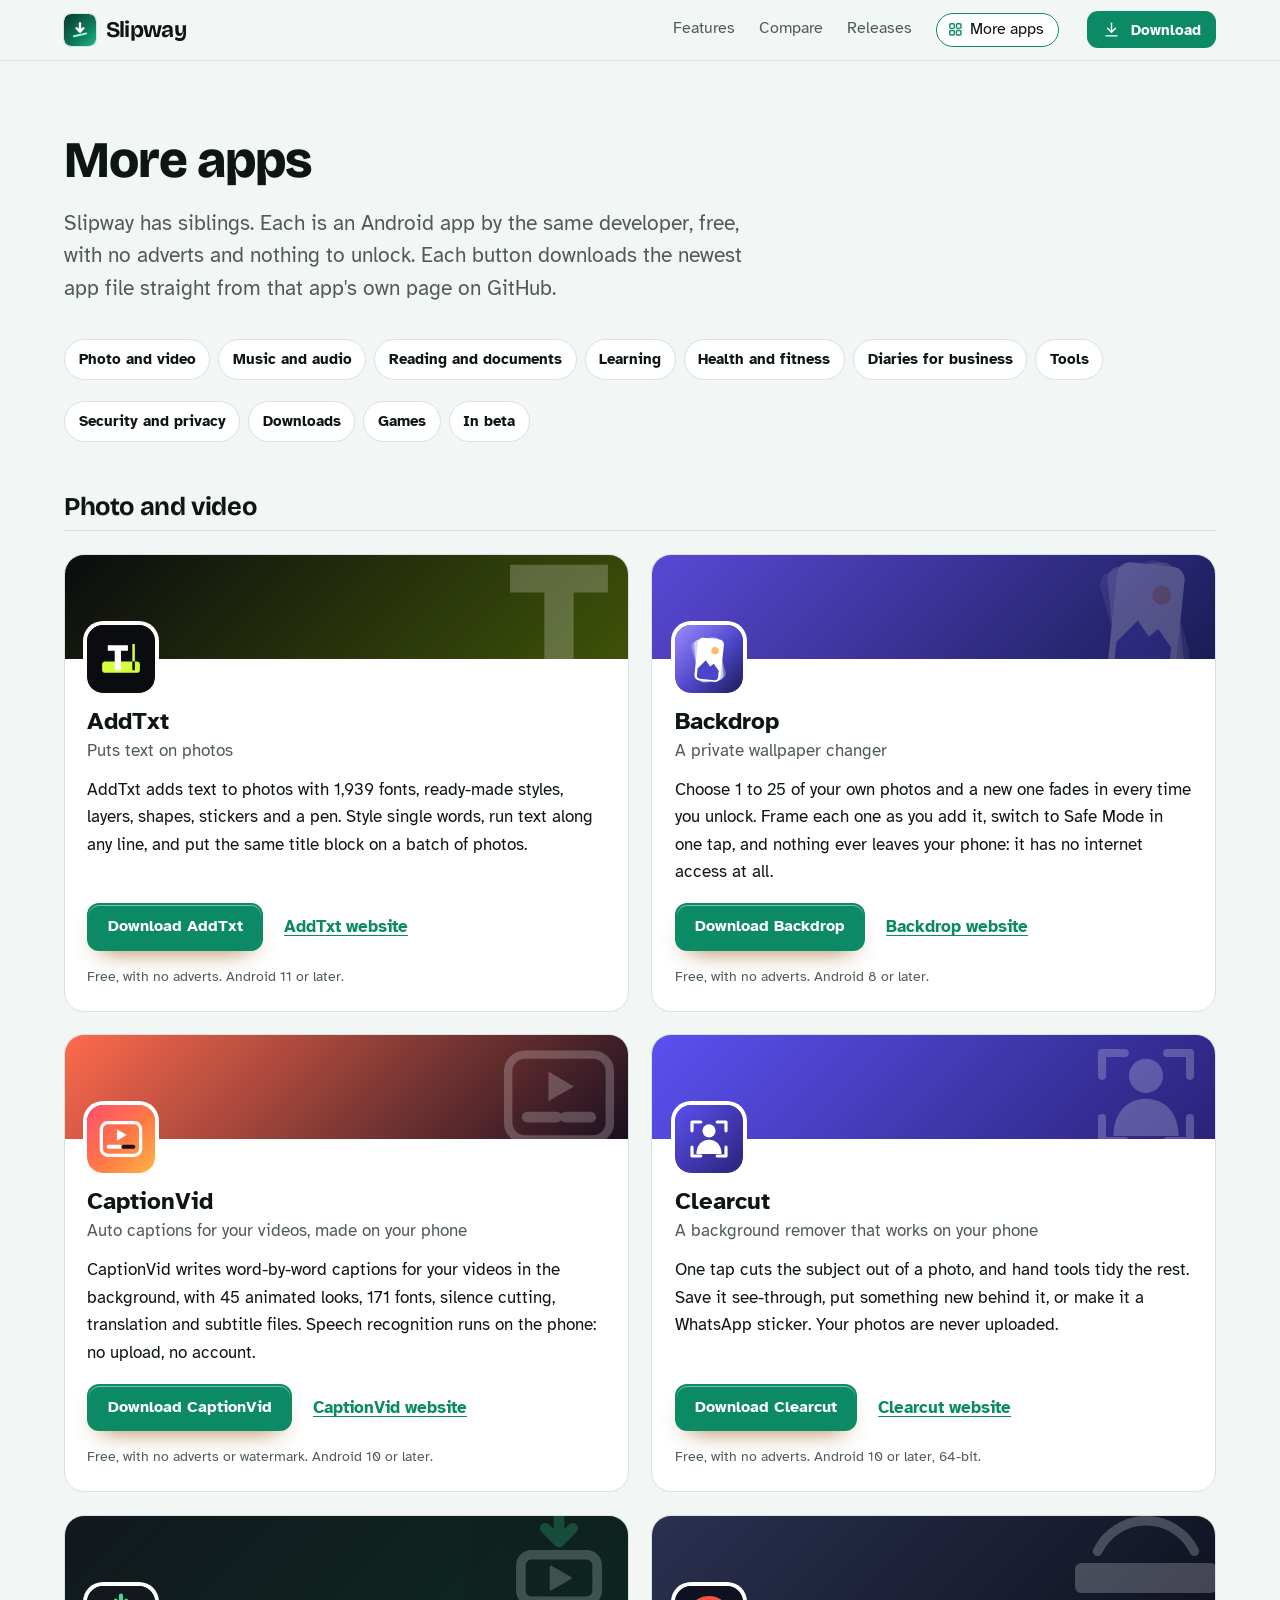
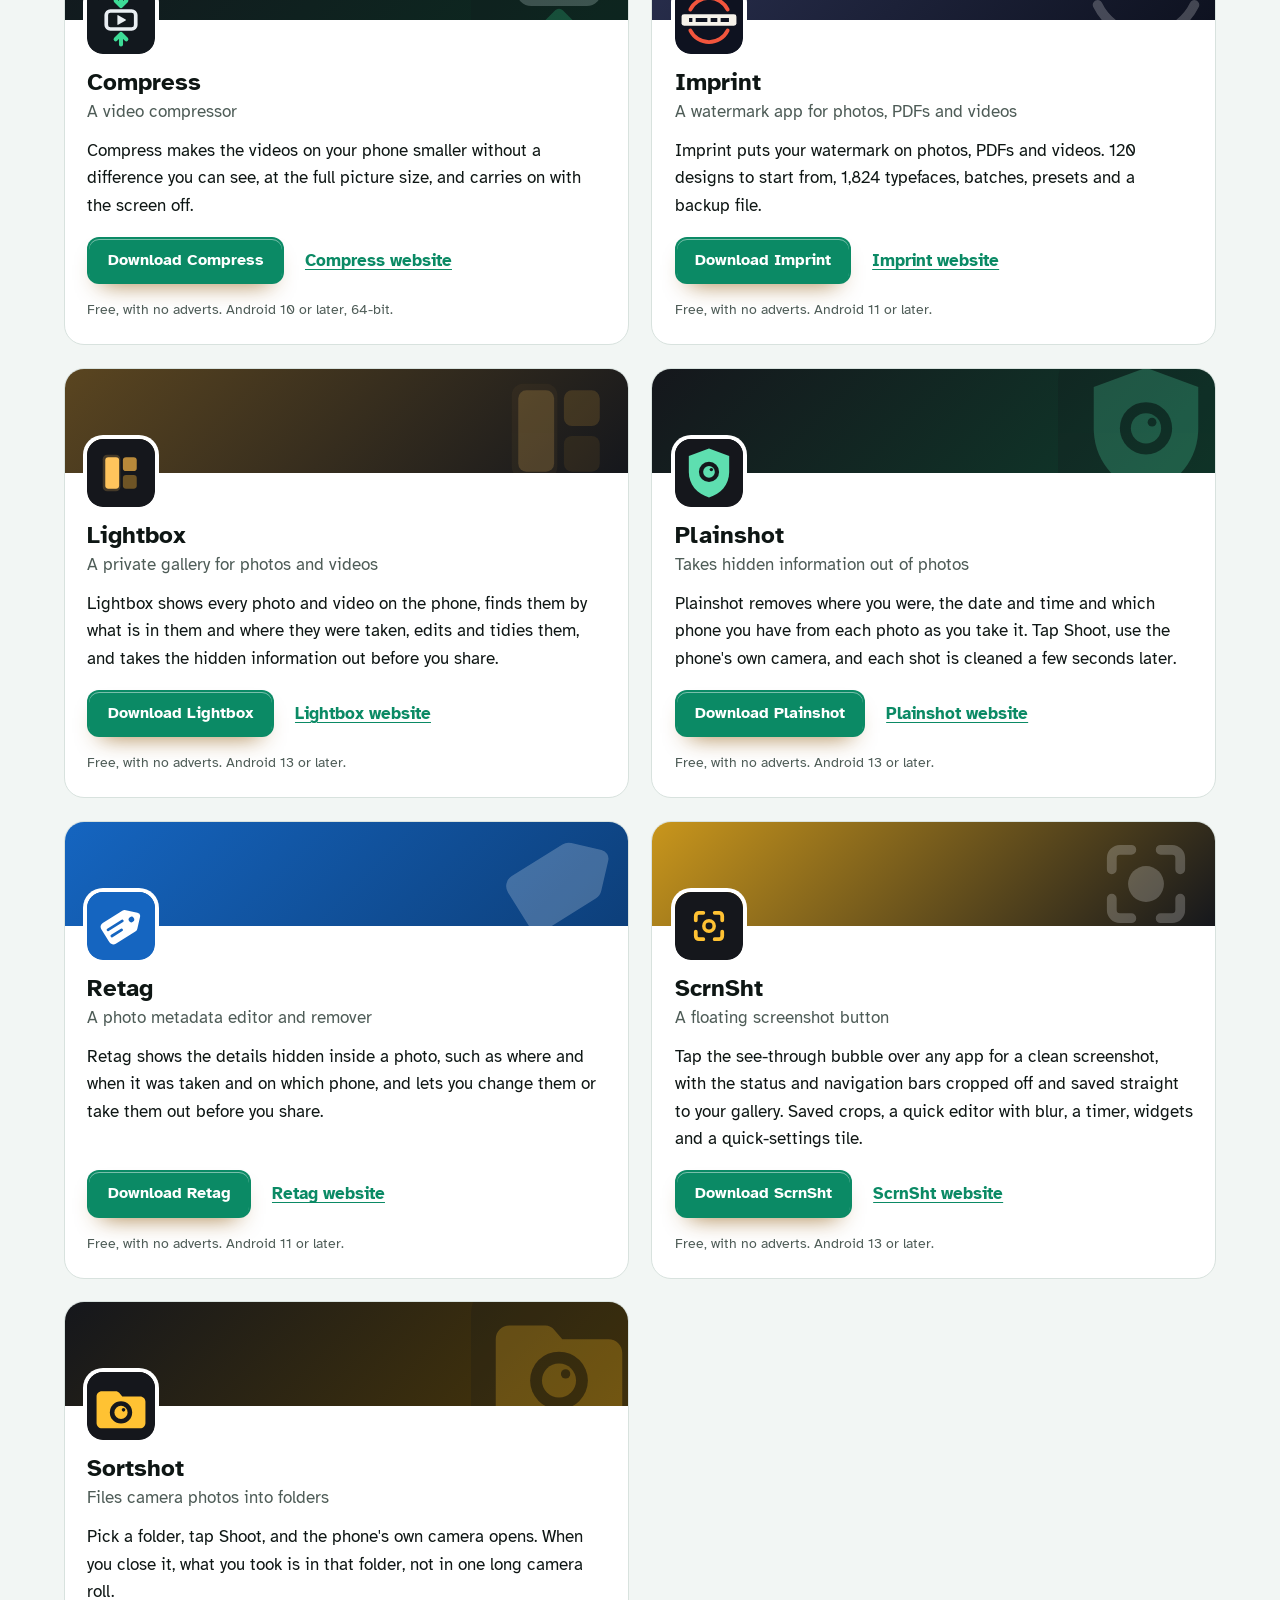
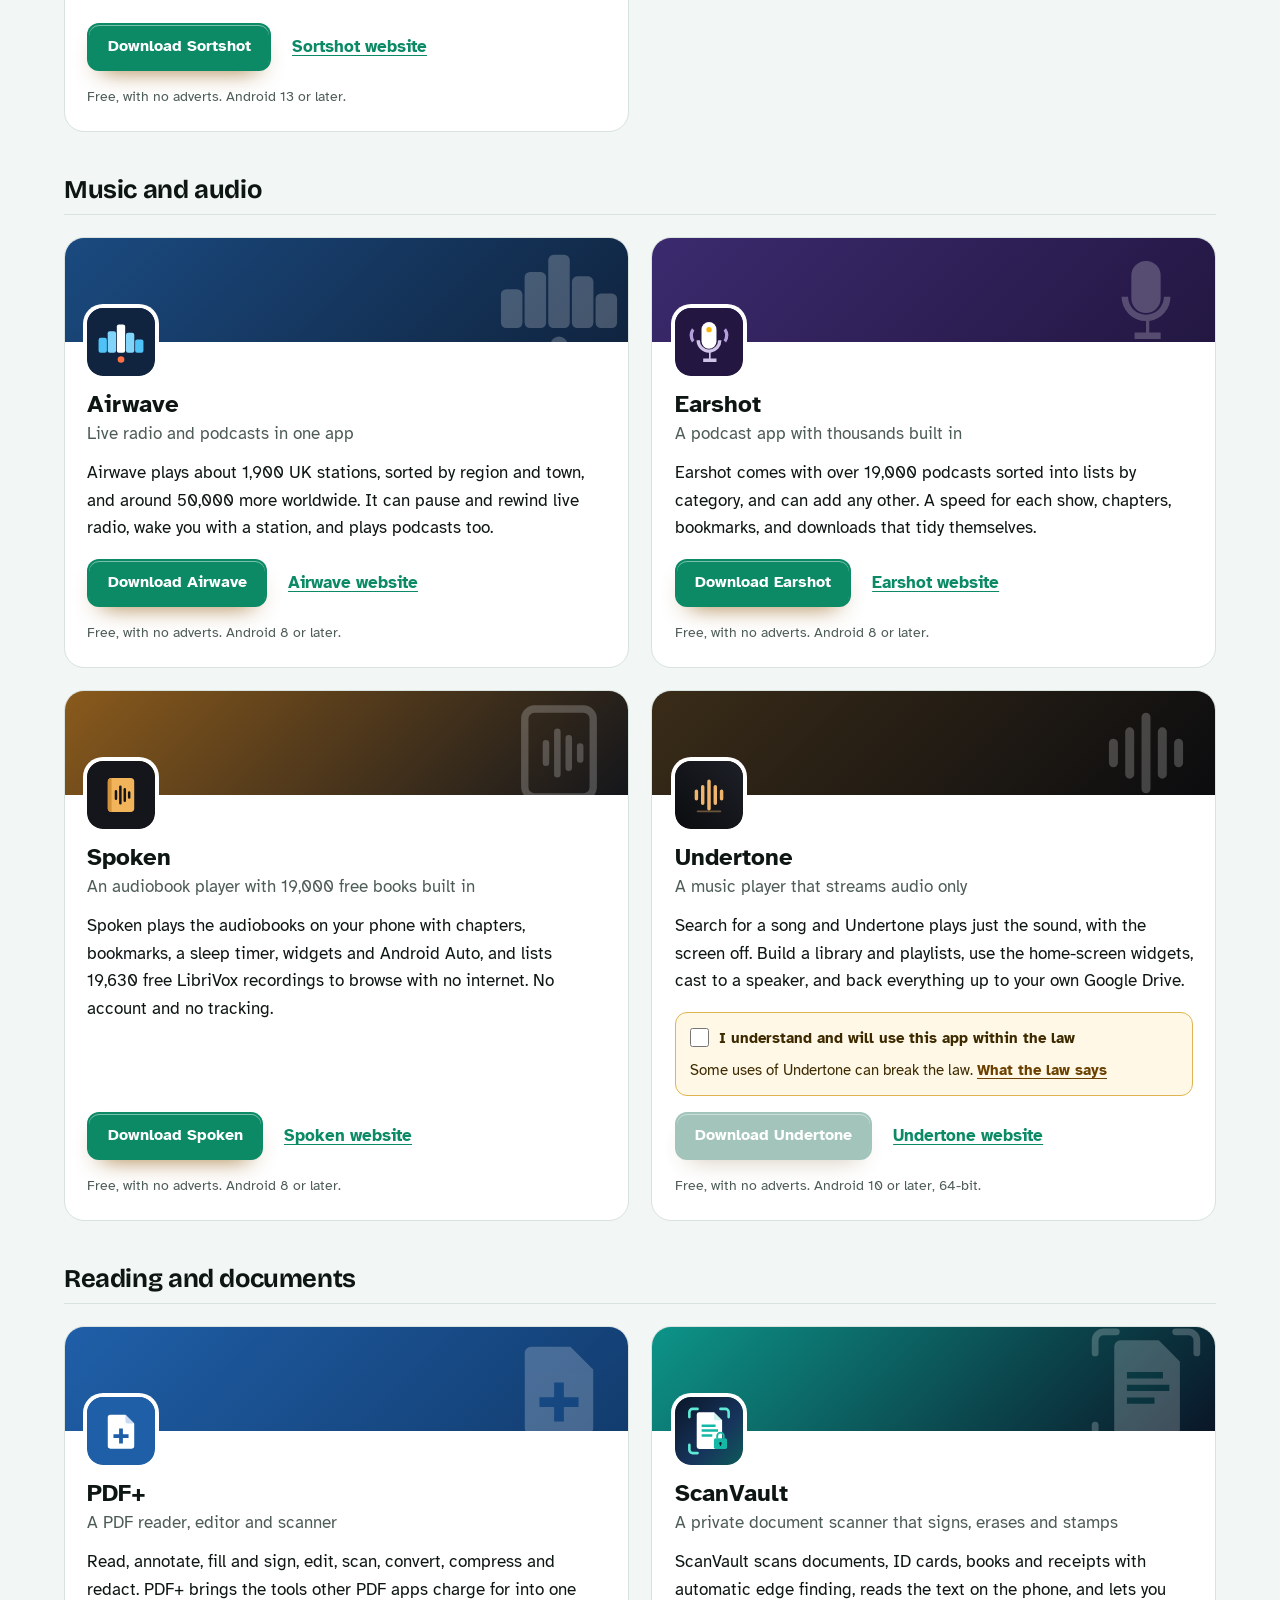
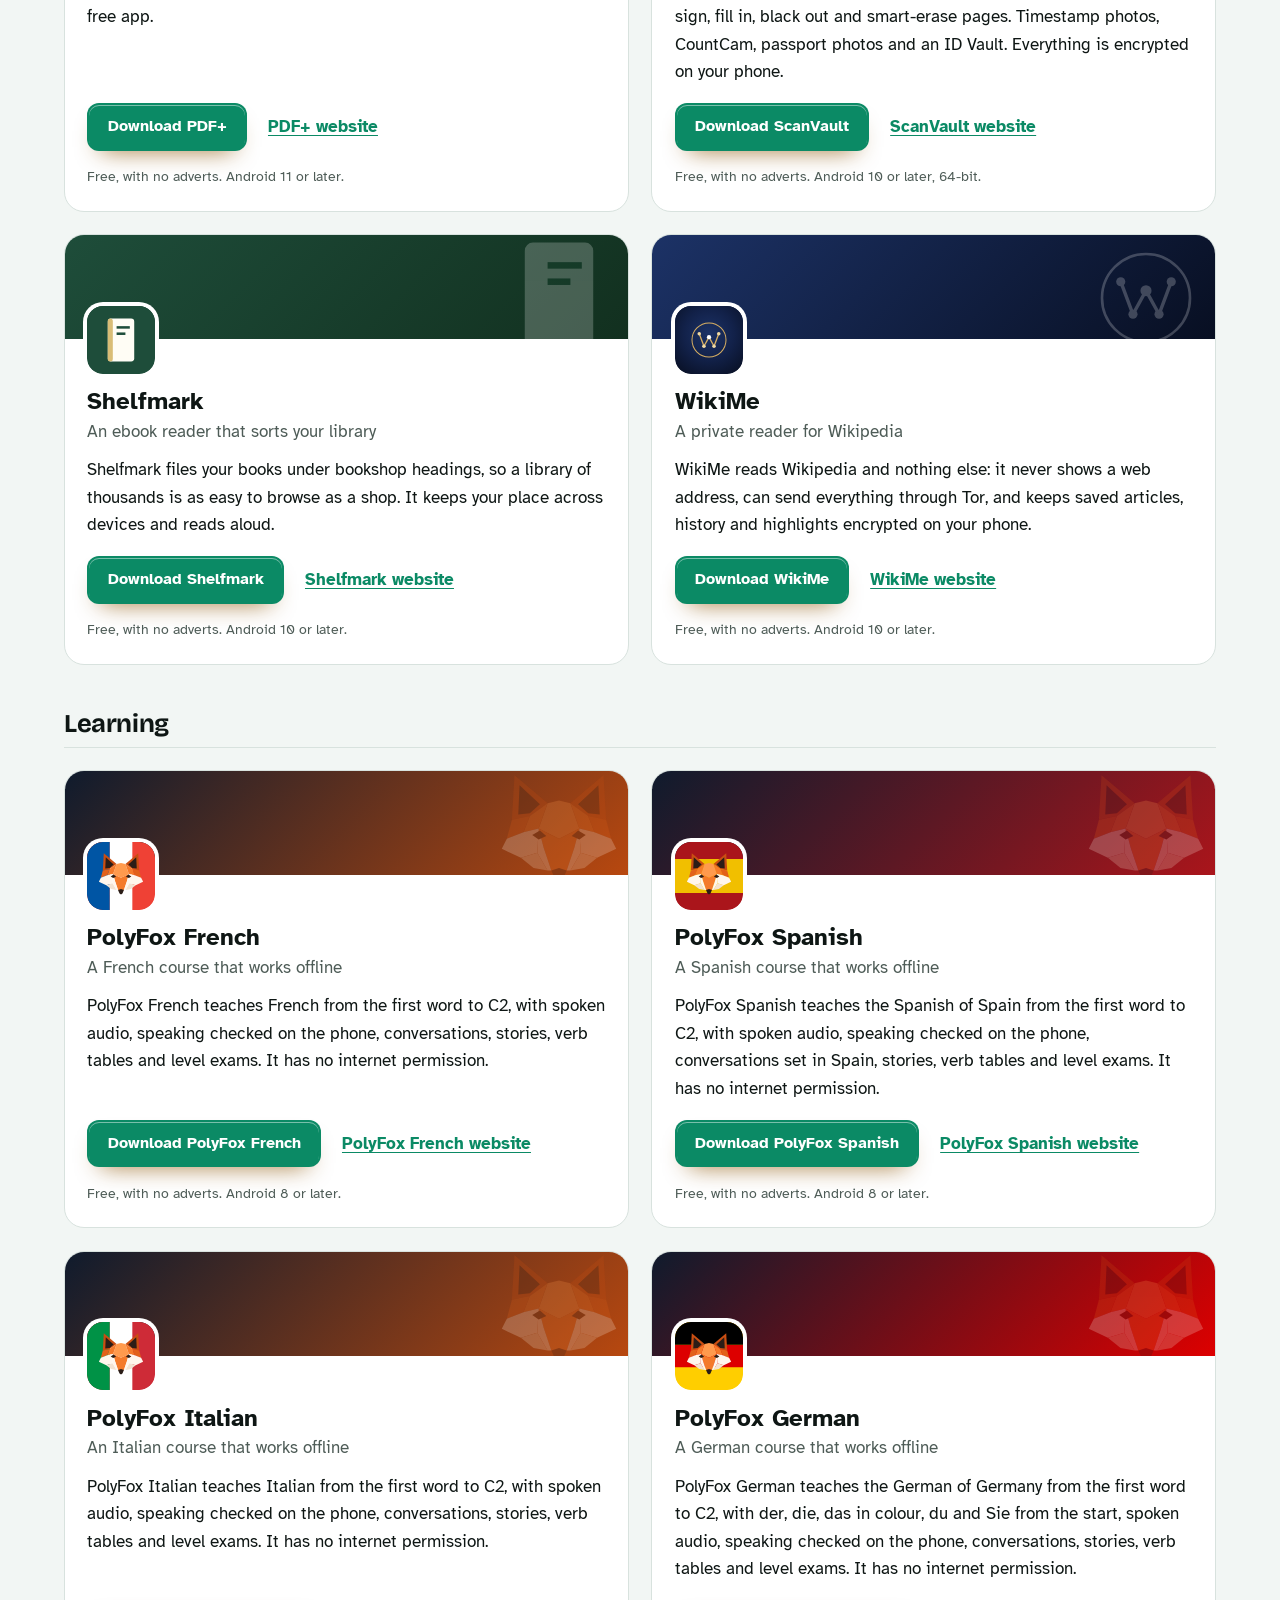
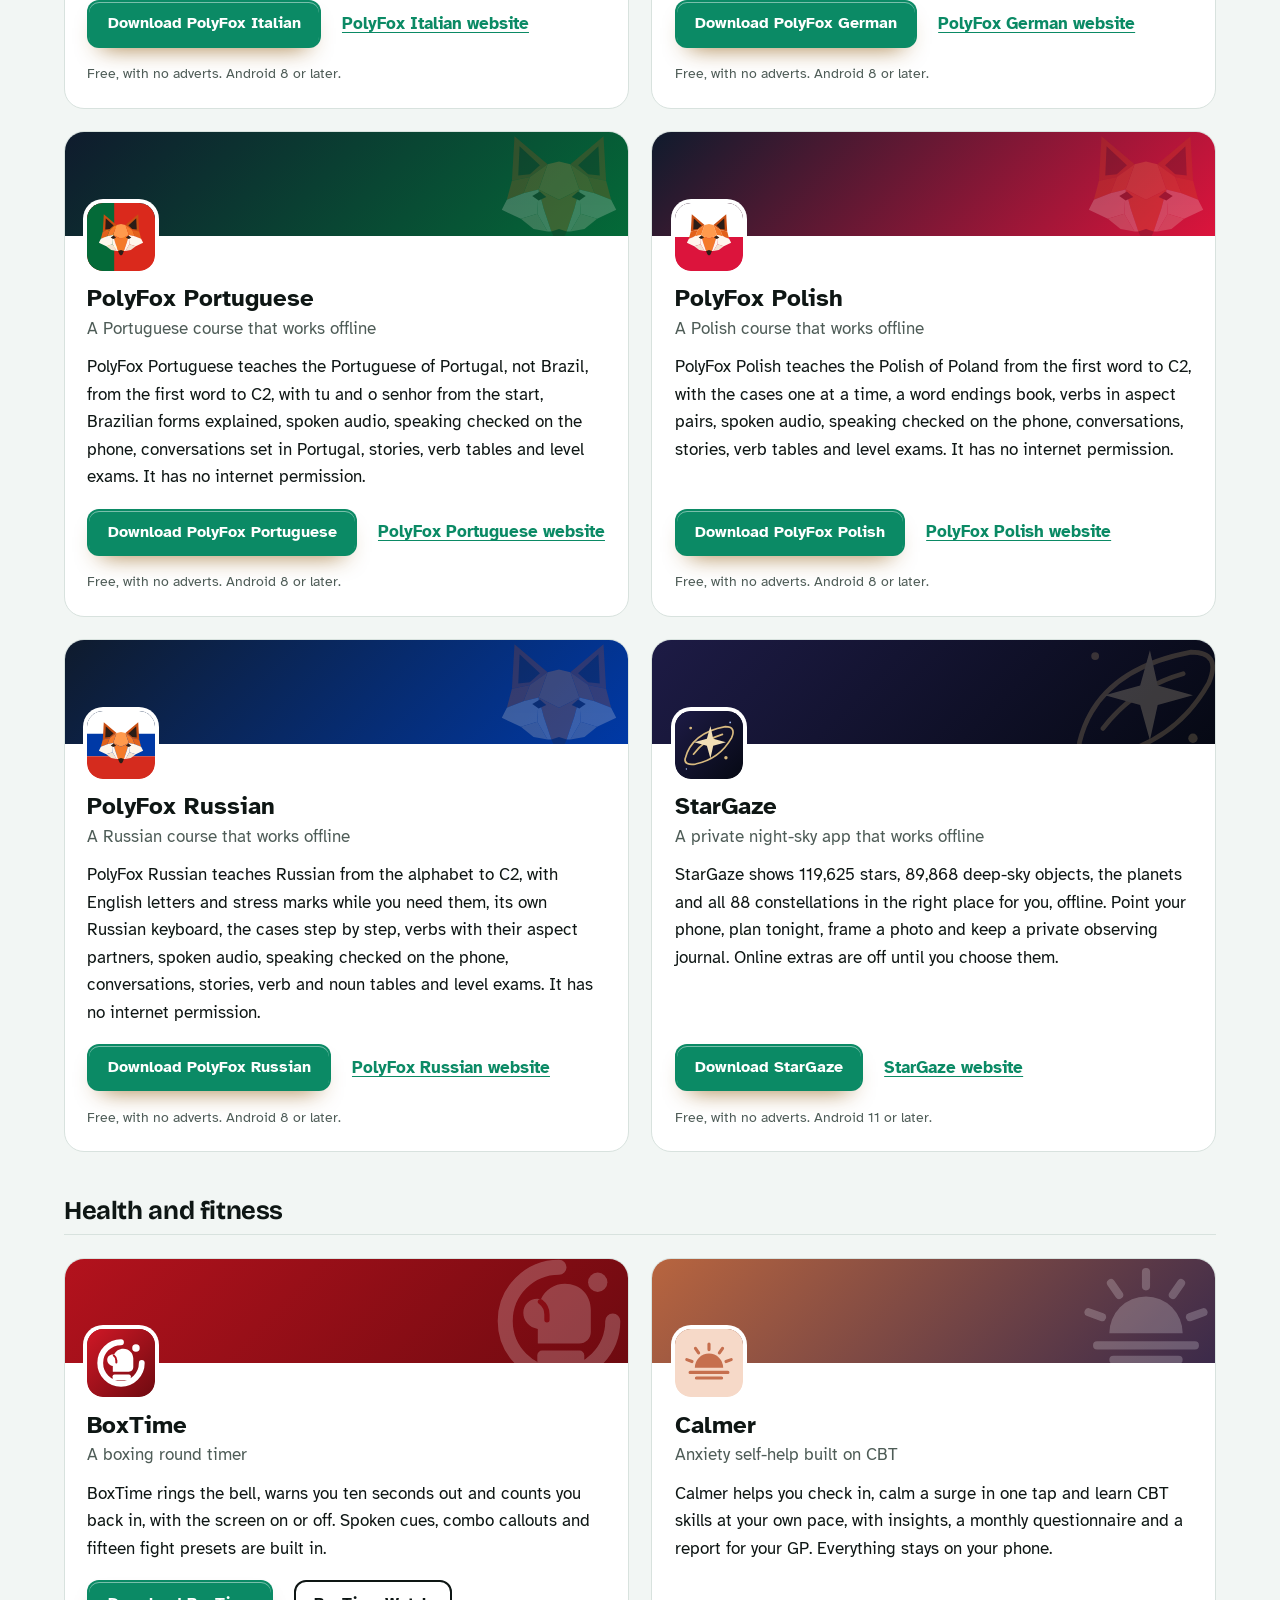
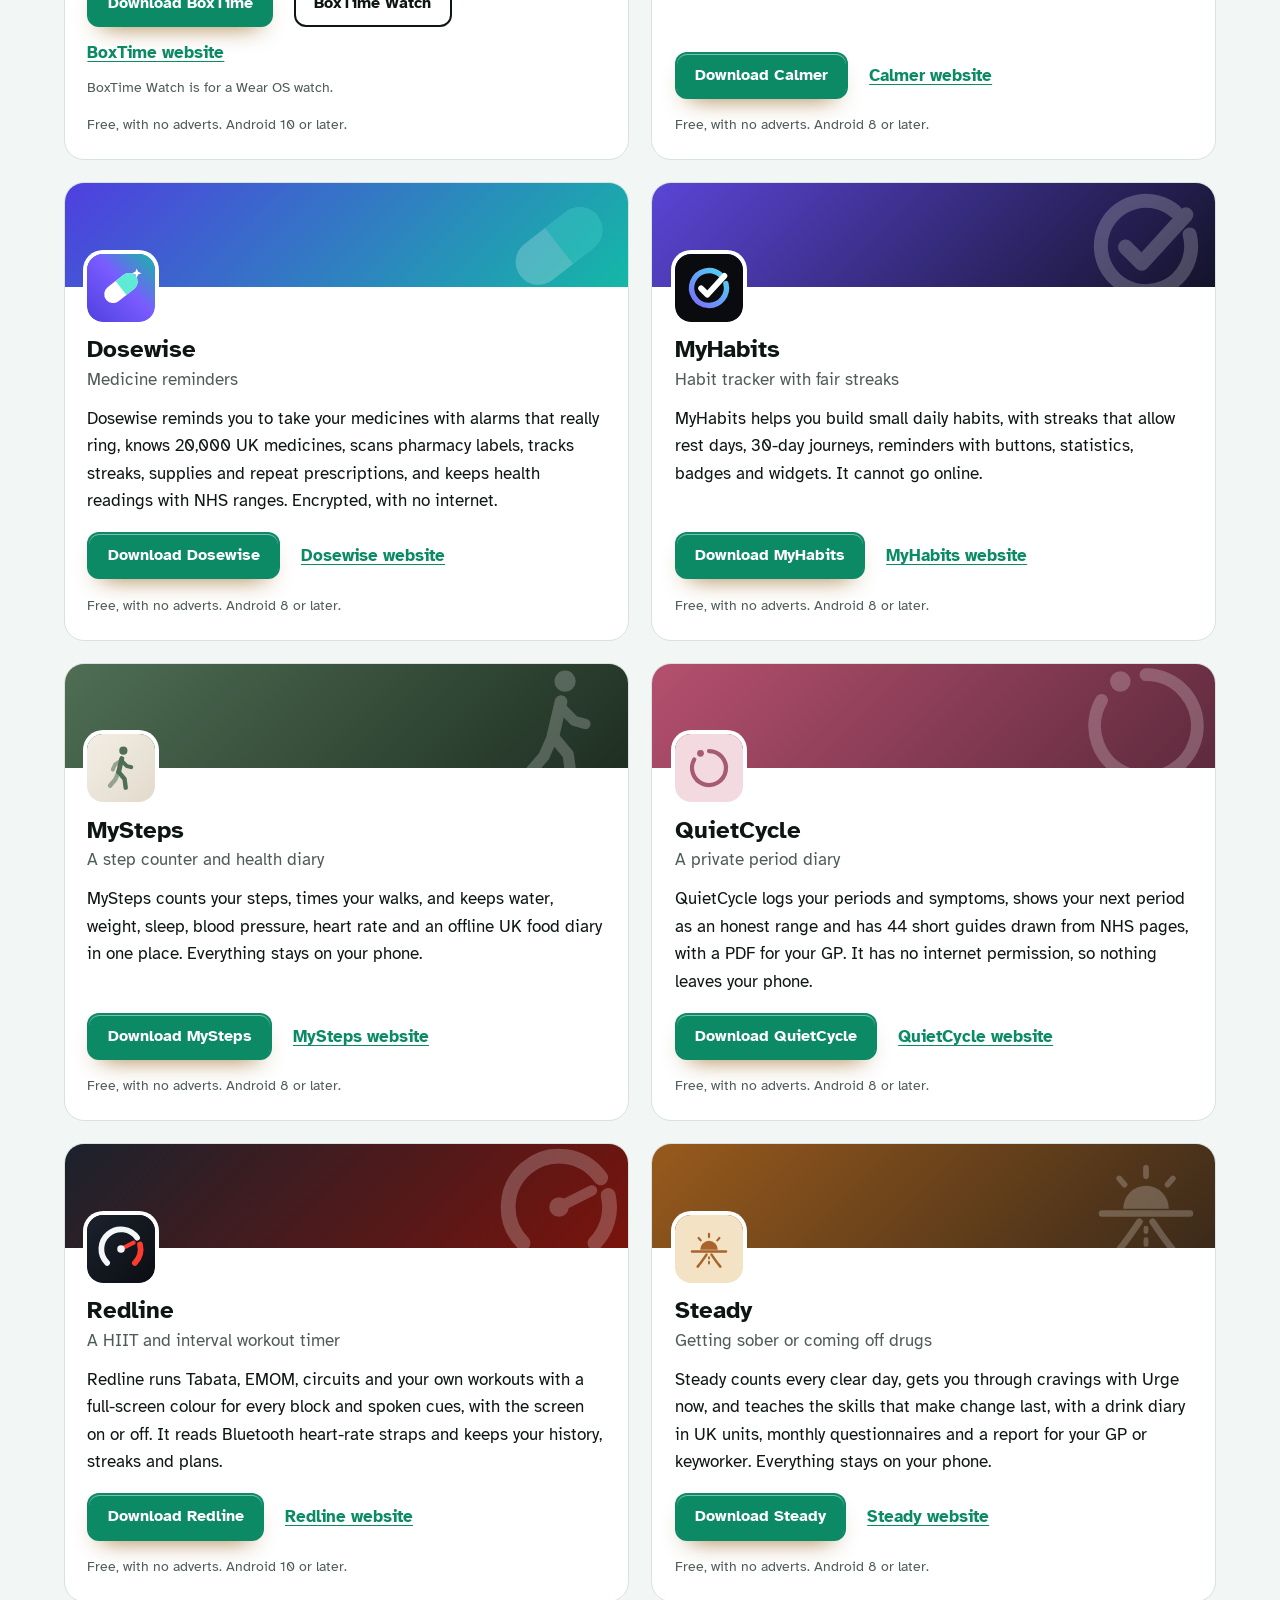
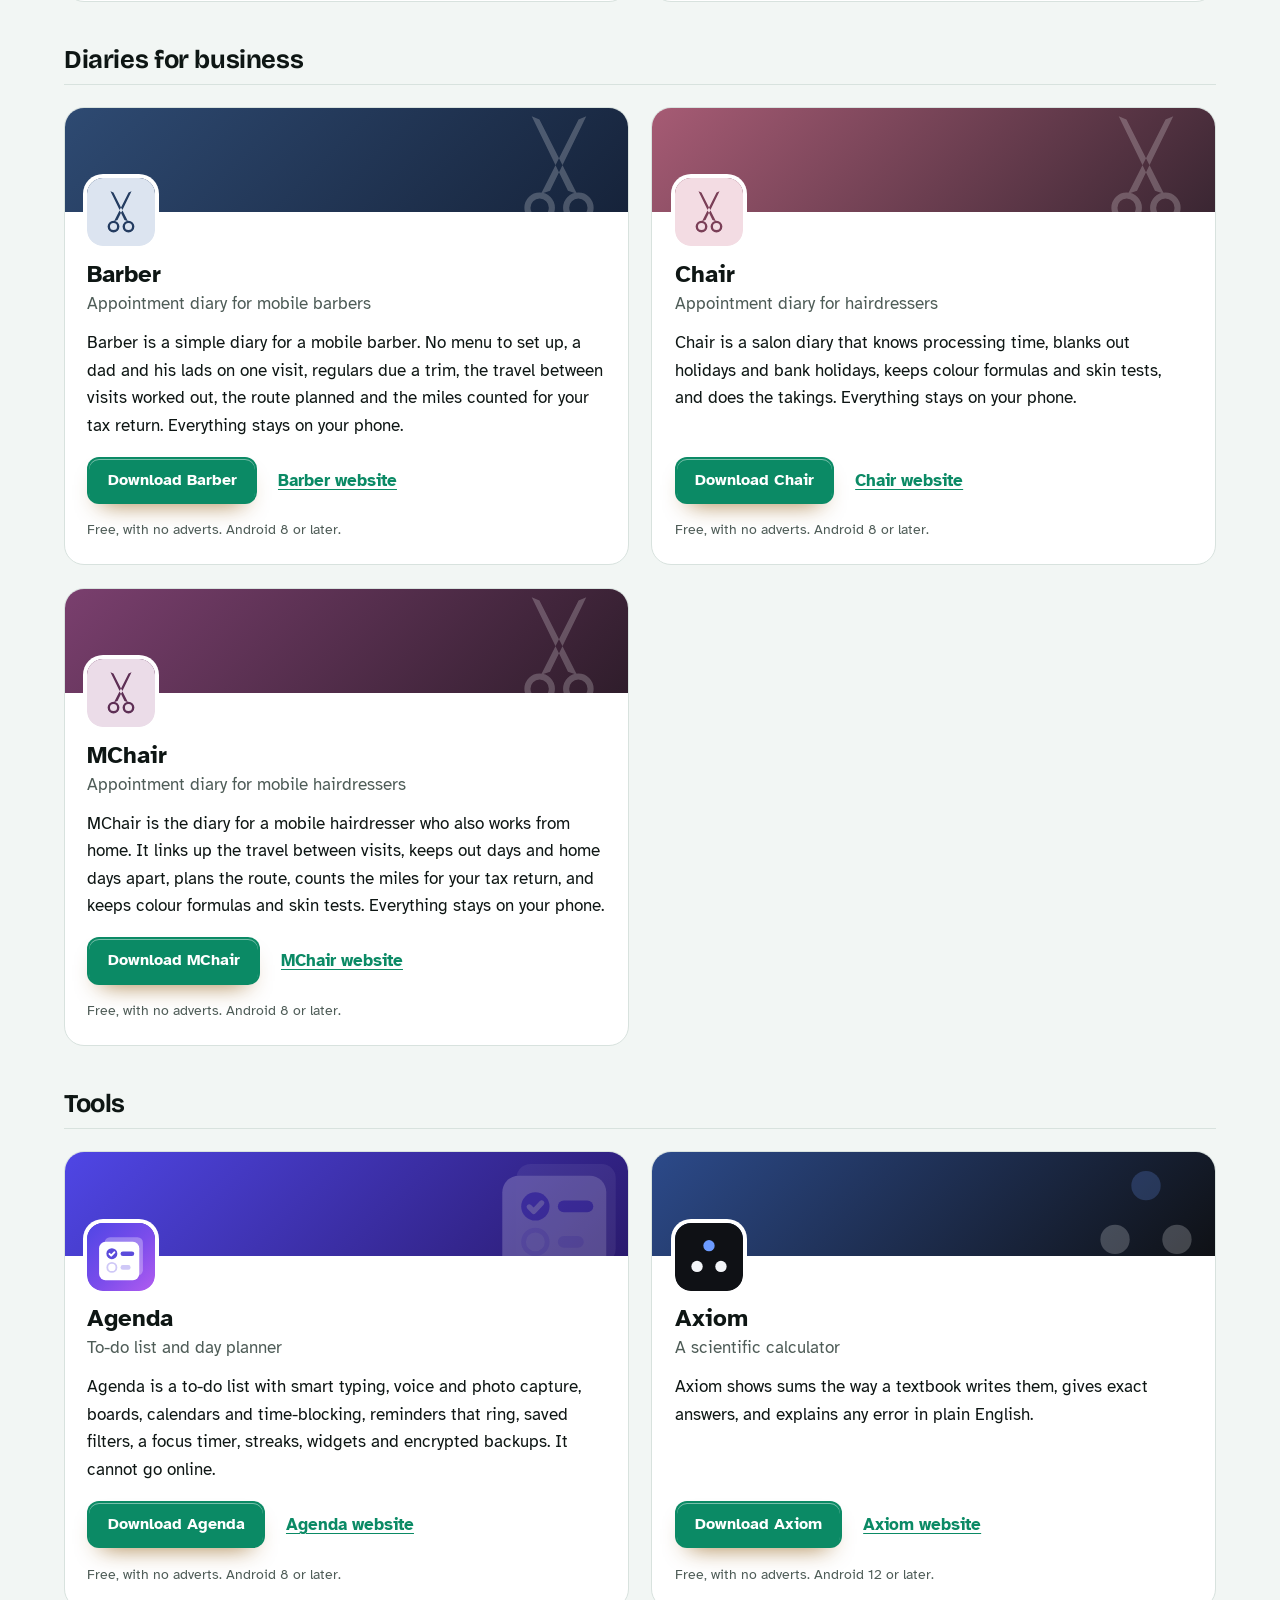
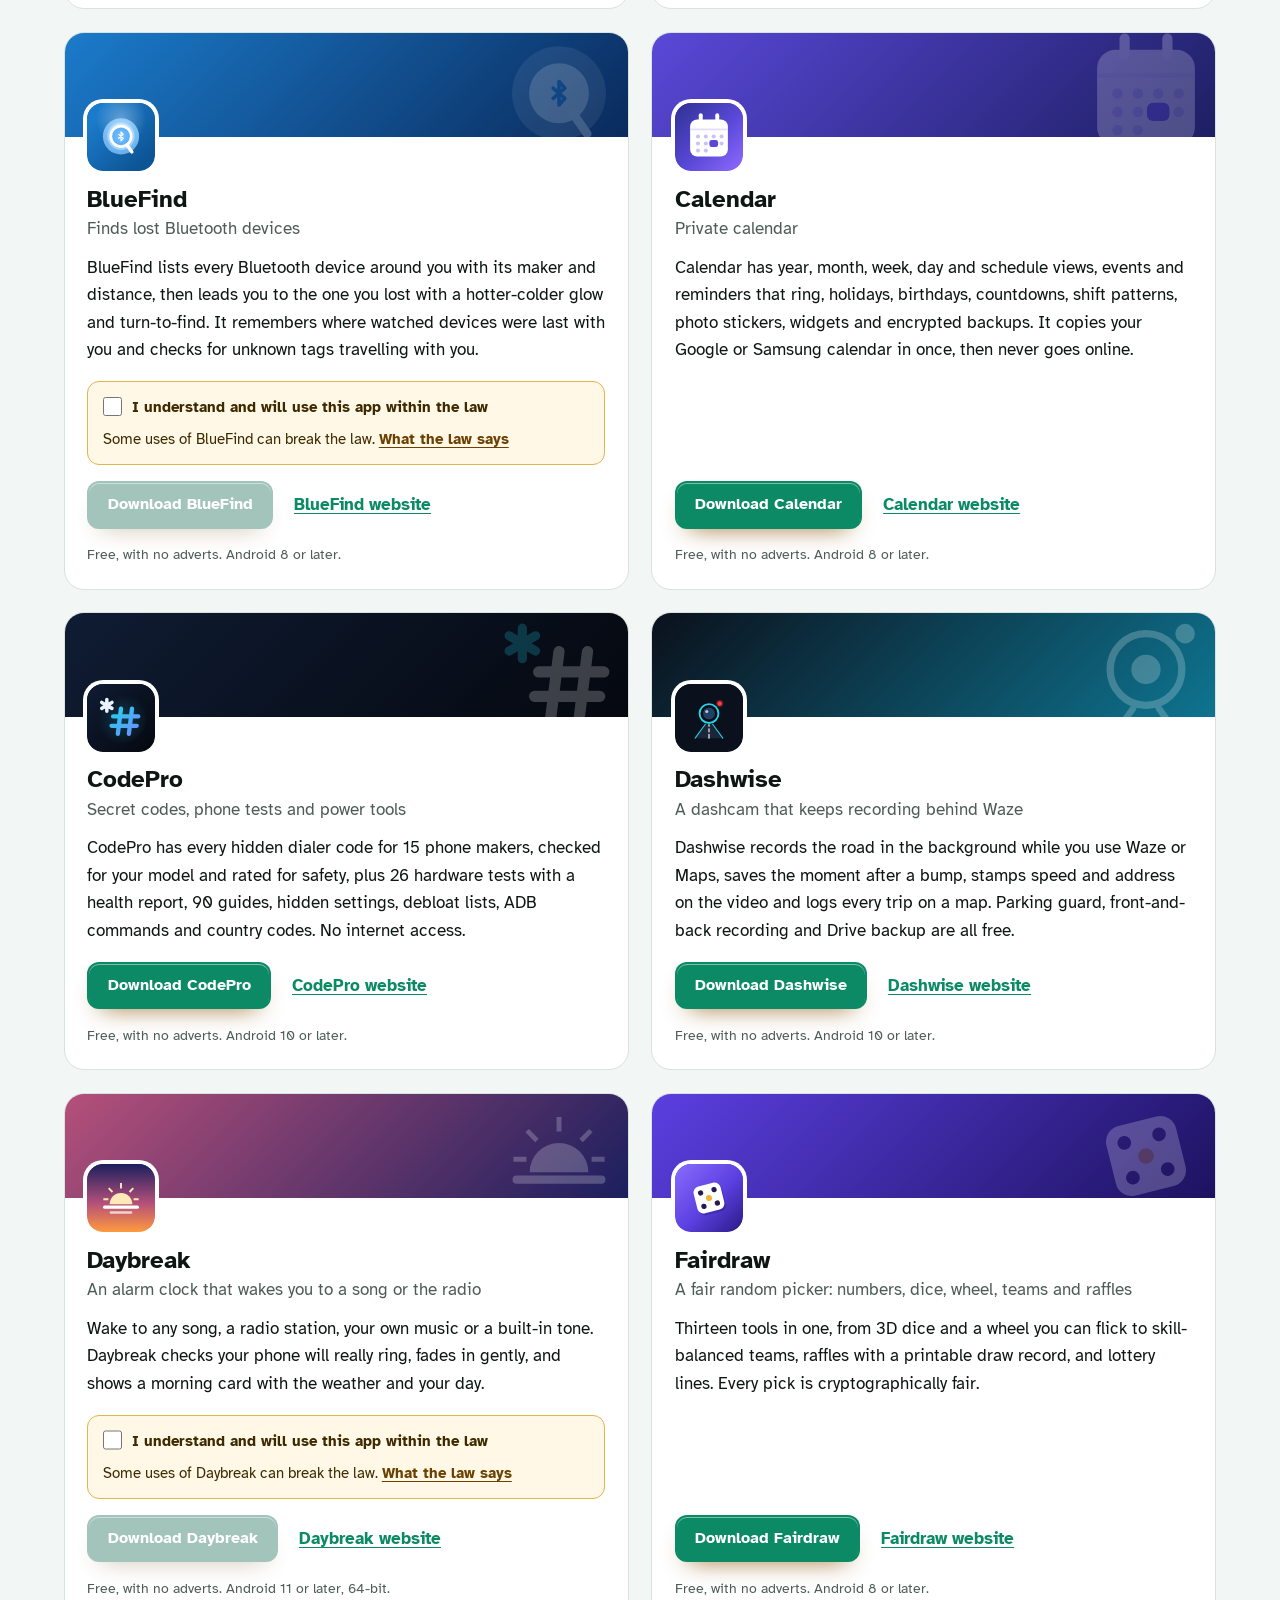
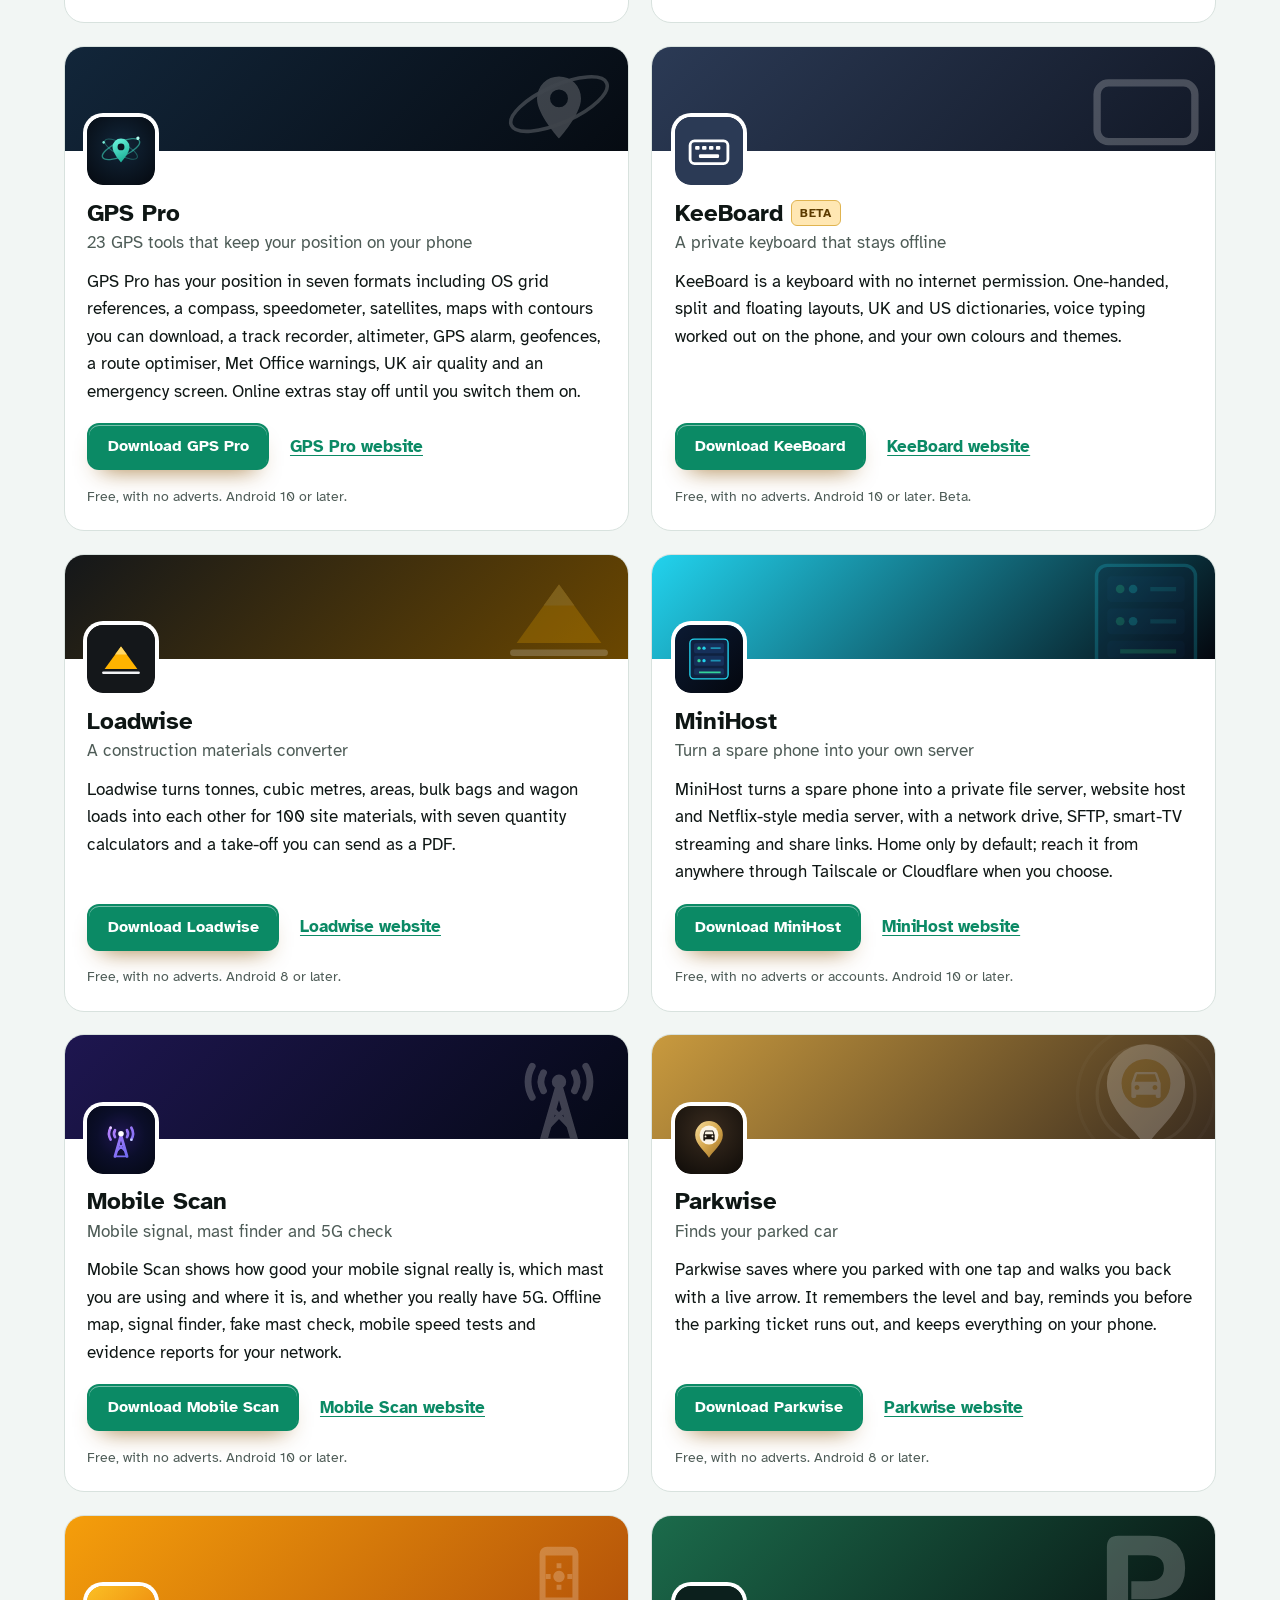
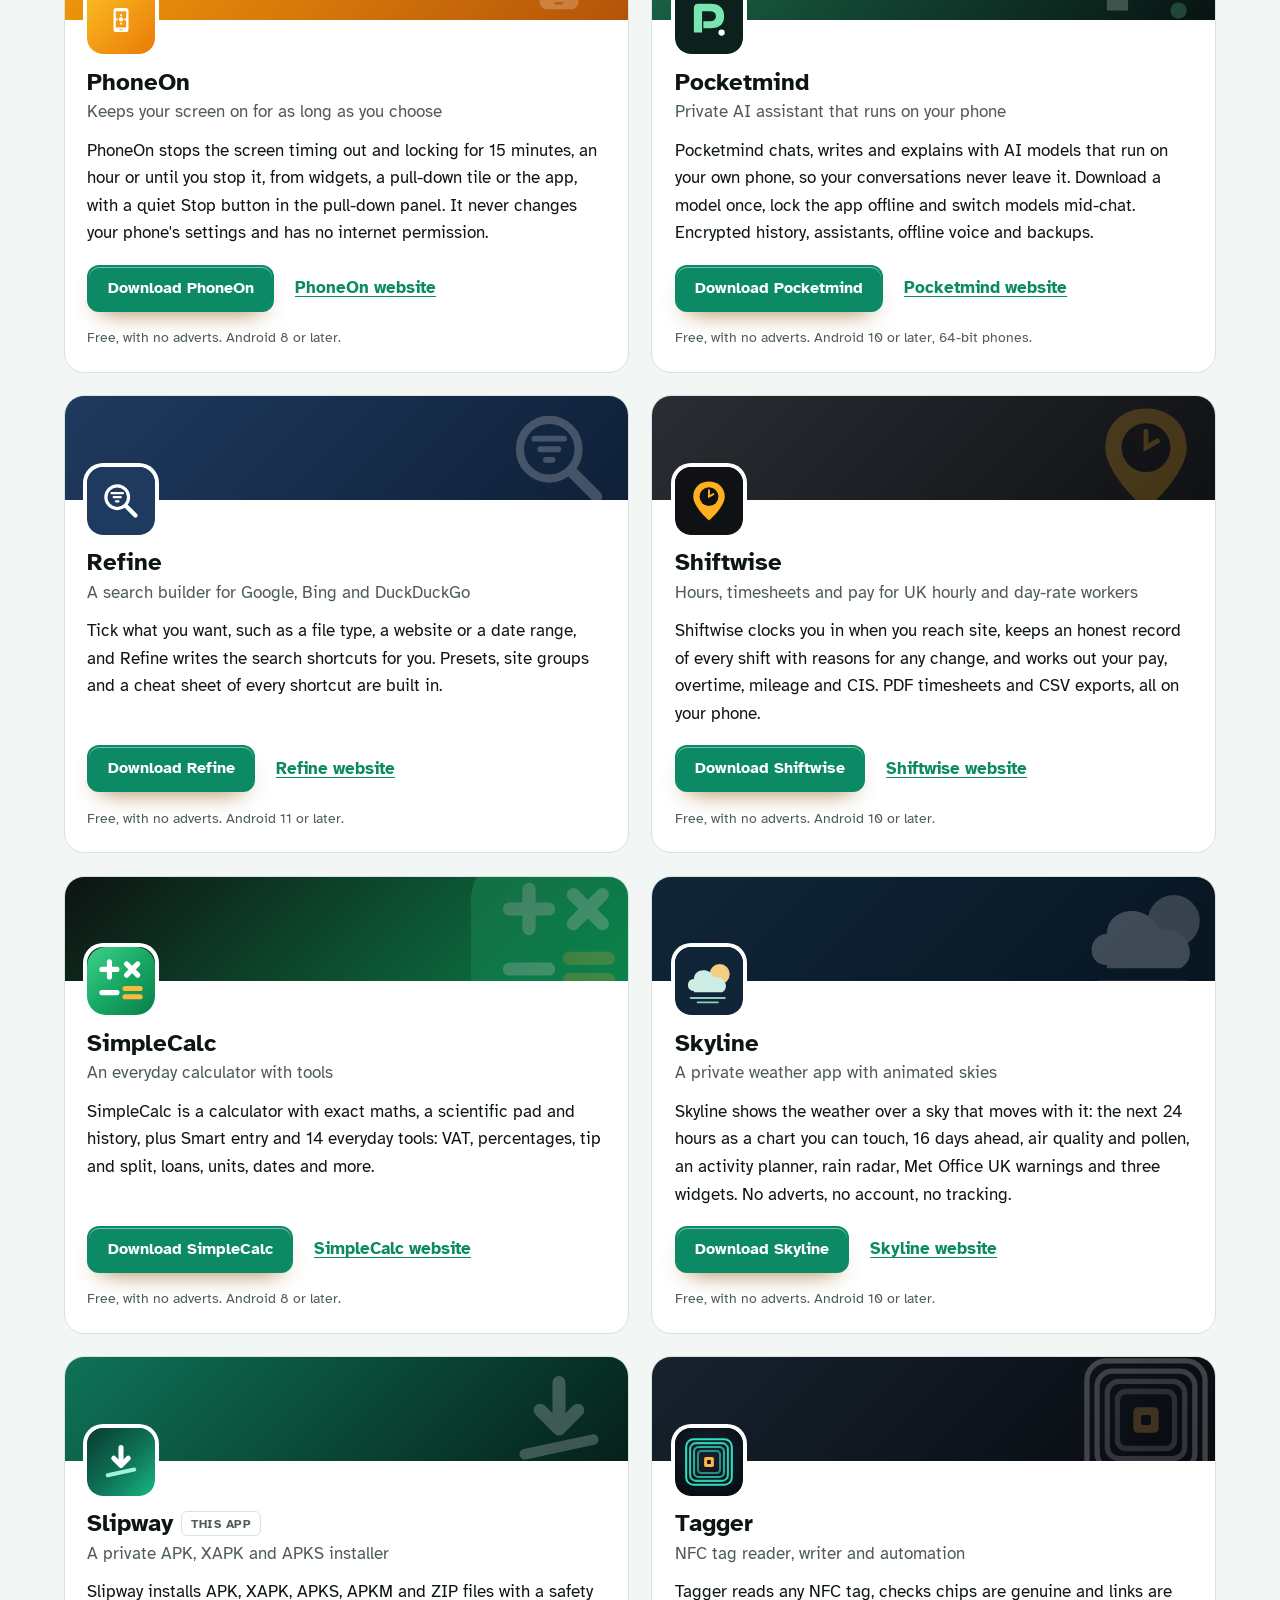
==== more-apps.html @ bd42f3dc "Slipway website" ====
<!DOCTYPE html>
<html lang="en-GB">
<head>
<meta charset="utf-8">
<meta name="viewport" content="width=device-width, initial-scale=1">
<title>More free Android apps from the maker of Slipway</title>
<meta name="description" content="All 96 free Android apps from the maker of Slipway, in one list by category, each with its download and a link to its website.">
<meta name="author" content="Jonathan Jackson">
<link rel="canonical" href="https://customgpter.github.io/slipway/more-apps.html">
<meta name="theme-color" content="#f2f6f4" media="(prefers-color-scheme: light)">
<meta name="theme-color" content="#0b0e10" media="(prefers-color-scheme: dark)">
<meta property="og:type" content="website">
<meta property="og:site_name" content="Slipway">
<meta property="og:title" content="More free Android apps from the maker of Slipway">
<meta property="og:description" content="All 96 free Android apps from the maker of Slipway, in one list by category, each with its download and a link to its website.">
<meta property="og:url" content="https://customgpter.github.io/slipway/more-apps.html">
<meta property="og:image" content="https://customgpter.github.io/slipway/assets/og.png">
<meta property="og:image:width" content="1200">
<meta property="og:image:height" content="630">
<meta property="og:image:alt" content="Slipway&#x27;s home screen: install from a file, updates ready to install and recently added APK files">
<meta property="og:locale" content="en_GB">
<meta name="twitter:card" content="summary_large_image">
<link rel="icon" href="./assets/favicon.svg" type="image/svg+xml">
<link rel="apple-touch-icon" href="./assets/apple-touch-icon.png">
<link rel="preload" href="./assets/fonts/bricolage-grotesque-latin.woff2" as="font" type="font/woff2" crossorigin>
<link rel="preload" href="./assets/fonts/atkinson-hyperlegible-latin-400-normal.woff2" as="font" type="font/woff2" crossorigin>
<link rel="stylesheet" href="./assets/site.css?v=1">
<link rel="stylesheet" href="./assets/house.css?v=1">
<link rel="stylesheet" href="./assets/apps-list.css?v=1">
<script src="./assets/apps-list.js?v=1" defer></script>
<script type="application/ld+json">{"@context":"https://schema.org","@type":"ItemList","name":"Apps from the maker of Slipway","url":"https://customgpter.github.io/slipway/more-apps.html","itemListElement":[{"@type":"ListItem","position":1,"name":"AddTxt","url":"https://customgpter.github.io/addtxt/"},{"@type":"ListItem","position":2,"name":"Backdrop","url":"https://customgpter.github.io/backdrop/"},{"@type":"ListItem","position":3,"name":"CaptionVid","url":"https://customgpter.github.io/captionvid/"},{"@type":"ListItem","position":4,"name":"Clearcut","url":"https://customgpter.github.io/clearcut/"},{"@type":"ListItem","position":5,"name":"Compress","url":"https://customgpter.github.io/compress/"},{"@type":"ListItem","position":6,"name":"Imprint","url":"https://customgpter.github.io/imprint/"},{"@type":"ListItem","position":7,"name":"Lightbox","url":"https://customgpter.github.io/lightbox/"},{"@type":"ListItem","position":8,"name":"Plainshot","url":"https://customgpter.github.io/plainshot/"},{"@type":"ListItem","position":9,"name":"Retag","url":"https://customgpter.github.io/retag/"},{"@type":"ListItem","position":10,"name":"ScrnSht","url":"https://customgpter.github.io/scrnsht/"},{"@type":"ListItem","position":11,"name":"Sortshot","url":"https://customgpter.github.io/sortshot/"},{"@type":"ListItem","position":12,"name":"Airwave","url":"https://customgpter.github.io/airwave/"},{"@type":"ListItem","position":13,"name":"Earshot","url":"https://customgpter.github.io/earshot/"},{"@type":"ListItem","position":14,"name":"Spoken","url":"https://customgpter.github.io/spoken/"},{"@type":"ListItem","position":15,"name":"Undertone","url":"https://customgpter.github.io/undertone/"},{"@type":"ListItem","position":16,"name":"PDF+","url":"https://customgpter.github.io/pdfplus/"},{"@type":"ListItem","position":17,"name":"ScanVault","url":"https://customgpter.github.io/scanvault/"},{"@type":"ListItem","position":18,"name":"Shelfmark","url":"https://customgpter.github.io/shelfmark/"},{"@type":"ListItem","position":19,"name":"WikiMe","url":"https://customgpter.github.io/wikime/"},{"@type":"ListItem","position":20,"name":"PolyFox French","url":"https://customgpter.github.io/polyfox/"},{"@type":"ListItem","position":21,"name":"PolyFox Spanish","url":"https://customgpter.github.io/polyfox-spanish/"},{"@type":"ListItem","position":22,"name":"PolyFox Italian","url":"https://customgpter.github.io/polyfox-italian/"},{"@type":"ListItem","position":23,"name":"PolyFox German","url":"https://customgpter.github.io/polyfox-german/"},{"@type":"ListItem","position":24,"name":"PolyFox Portuguese","url":"https://customgpter.github.io/polyfox-portuguese/"},{"@type":"ListItem","position":25,"name":"PolyFox Polish","url":"https://customgpter.github.io/polyfox-polish/"},{"@type":"ListItem","position":26,"name":"PolyFox Russian","url":"https://customgpter.github.io/polyfox-russian/"},{"@type":"ListItem","position":27,"name":"StarGaze","url":"https://customgpter.github.io/stargaze/"},{"@type":"ListItem","position":28,"name":"BoxTime","url":"https://customgpter.github.io/boxtime/"},{"@type":"ListItem","position":29,"name":"Calmer","url":"https://customgpter.github.io/calmer/"},{"@type":"ListItem","position":30,"name":"Dosewise","url":"https://customgpter.github.io/dosewise/"},{"@type":"ListItem","position":31,"name":"MyHabits","url":"https://customgpter.github.io/myhabits/"},{"@type":"ListItem","position":32,"name":"MySteps","url":"https://customgpter.github.io/mysteps/"},{"@type":"ListItem","position":33,"name":"QuietCycle","url":"https://customgpter.github.io/quietcycle/"},{"@type":"ListItem","position":34,"name":"Redline","url":"https://customgpter.github.io/redline/"},{"@type":"ListItem","position":35,"name":"Steady","url":"https://customgpter.github.io/steady/"},{"@type":"ListItem","position":36,"name":"Barber","url":"https://customgpter.github.io/barber/"},{"@type":"ListItem","position":37,"name":"Chair","url":"https://customgpter.github.io/chair/"},{"@type":"ListItem","position":38,"name":"MChair","url":"https://customgpter.github.io/mchair/"},{"@type":"ListItem","position":39,"name":"Agenda","url":"https://customgpter.github.io/agenda/"},{"@type":"ListItem","position":40,"name":"Axiom","url":"https://customgpter.github.io/axiom/"},{"@type":"ListItem","position":41,"name":"BlueFind","url":"https://customgpter.github.io/bluefind/"},{"@type":"ListItem","position":42,"name":"Calendar","url":"https://customgpter.github.io/calendar/"},{"@type":"ListItem","position":43,"name":"CodePro","url":"https://customgpter.github.io/codepro/"},{"@type":"ListItem","position":44,"name":"Dashwise","url":"https://customgpter.github.io/dashwise/"},{"@type":"ListItem","position":45,"name":"Daybreak","url":"https://customgpter.github.io/daybreak/"},{"@type":"ListItem","position":46,"name":"Fairdraw","url":"https://customgpter.github.io/fairdraw/"},{"@type":"ListItem","position":47,"name":"GPS Pro","url":"https://customgpter.github.io/gpspro/"},{"@type":"ListItem","position":48,"name":"KeeBoard","url":"https://customgpter.github.io/keeboard/"},{"@type":"ListItem","position":49,"name":"Loadwise","url":"https://customgpter.github.io/loadwise/"},{"@type":"ListItem","position":50,"name":"MiniHost","url":"https://customgpter.github.io/minihost/"},{"@type":"ListItem","position":51,"name":"Mobile Scan","url":"https://customgpter.github.io/mobilescan/"},{"@type":"ListItem","position":52,"name":"Parkwise","url":"https://customgpter.github.io/parkwise/"},{"@type":"ListItem","position":53,"name":"PhoneOn","url":"https://customgpter.github.io/phoneon/"},{"@type":"ListItem","position":54,"name":"Pocketmind","url":"https://customgpter.github.io/pocketmind/"},{"@type":"ListItem","position":55,"name":"Refine","url":"https://customgpter.github.io/refine/"},{"@type":"ListItem","position":56,"name":"Shiftwise","url":"https://customgpter.github.io/shiftwise/"},{"@type":"ListItem","position":57,"name":"SimpleCalc","url":"https://customgpter.github.io/simplecalc/"},{"@type":"ListItem","position":58,"name":"Skyline","url":"https://customgpter.github.io/skyline/"},{"@type":"ListItem","position":59,"name":"Slipway","url":"https://customgpter.github.io/slipway/"},{"@type":"ListItem","position":60,"name":"Tagger","url":"https://customgpter.github.io/tagger/"},{"@type":"ListItem","position":61,"name":"TotalClean","url":"https://customgpter.github.io/totalclean/"},{"@type":"ListItem","position":62,"name":"TVLink","url":"https://customgpter.github.io/tvlink/"},{"@type":"ListItem","position":63,"name":"Unbox","url":"https://customgpter.github.io/unbox/"},{"@type":"ListItem","position":64,"name":"WhatsKeep","url":"https://customgpter.github.io/whatskeep/"},{"@type":"ListItem","position":65,"name":"WiFi Scan","url":"https://customgpter.github.io/wifiscan/"},{"@type":"ListItem","position":66,"name":"Auditly","url":"https://customgpter.github.io/auditly/"},{"@type":"ListItem","position":67,"name":"Backchannel","url":"https://customgpter.github.io/backchannel/"},{"@type":"ListItem","position":68,"name":"ENotes","url":"https://customgpter.github.io/enotes/"},{"@type":"ListItem","position":69,"name":"FindMe","url":"https://customgpter.github.io/findme/"},{"@type":"ListItem","position":70,"name":"iLock","url":"https://customgpter.github.io/ilock/"},{"@type":"ListItem","position":71,"name":"ImSafe","url":"https://customgpter.github.io/imsafe/"},{"@type":"ListItem","position":72,"name":"IShred","url":"https://customgpter.github.io/ishred/"},{"@type":"ListItem","position":73,"name":"LockBox","url":"https://customgpter.github.io/lockbox/"},{"@type":"ListItem","position":74,"name":"PassVault","url":"https://customgpter.github.io/passvault/"},{"@type":"ListItem","position":75,"name":"SpyFind","url":"https://customgpter.github.io/spyfind/"},{"@type":"ListItem","position":76,"name":"TextWipe","url":"https://customgpter.github.io/textwipe/"},{"@type":"ListItem","position":77,"name":"Tracewire","url":"https://customgpter.github.io/tracewire/"},{"@type":"ListItem","position":78,"name":"Vigil","url":"https://customgpter.github.io/vigil/"},{"@type":"ListItem","position":79,"name":"Grab","url":"https://customgpter.github.io/grab/"},{"@type":"ListItem","position":80,"name":"Swarm","url":"https://customgpter.github.io/swarm/"},{"@type":"ListItem","position":81,"name":"Plane Games","url":"https://customgpter.github.io/plane-games/"},{"@type":"ListItem","position":82,"name":"Ninefold","url":"https://customgpter.github.io/ninefold/"},{"@type":"ListItem","position":83,"name":"Cubewise","url":"https://customgpter.github.io/cubewise/"},{"@type":"ListItem","position":84,"name":"Tilewise","url":"https://customgpter.github.io/tilewise/"},{"@type":"ListItem","position":85,"name":"Letterwise","url":"https://customgpter.github.io/letterwise/"},{"@type":"ListItem","position":86,"name":"Kingside","url":"https://customgpter.github.io/kingside/"},{"@type":"ListItem","position":87,"name":"Deckhand","url":"https://customgpter.github.io/deckhand/"},{"@type":"ListItem","position":88,"name":"SNESForge","url":"https://customgpter.github.io/snesforge/"},{"@type":"ListItem","position":89,"name":"Fame Boy","url":"https://customgpter.github.io/fameboy/"},{"@type":"ListItem","position":90,"name":"PSPPro","url":"https://customgpter.github.io/psppro/"},{"@type":"ListItem","position":91,"name":"MegaGen","url":"https://customgpter.github.io/megagen/"},{"@type":"ListItem","position":92,"name":"QVR","url":"https://customgpter.github.io/qvr/"},{"@type":"ListItem","position":93,"name":"QVR Watch","url":"https://customgpter.github.io/qvr-watch/"},{"@type":"ListItem","position":94,"name":"QVRLite","url":"https://customgpter.github.io/qvrlite/"},{"@type":"ListItem","position":95,"name":"Onionz","url":"https://customgpter.github.io/onionz/"},{"@type":"ListItem","position":96,"name":"OnionzWeb","url":"https://customgpter.github.io/onionzweb/"}]}</script>
</head>
<body>
<a class="skip" href="#main">Skip to content</a>
<header class="masthead">
<div class="wrap">
<a class="brand" href="./" aria-label="Slipway home"><svg viewBox="0 0 108 108" aria-hidden="true"><defs><linearGradient id="swbg" x1="0" y1="0" x2="1" y2="1"><stop offset="0" stop-color="#0a3a30"/><stop offset=".55" stop-color="#0e7357"/><stop offset="1" stop-color="#19b784"/></linearGradient></defs><rect width="108" height="108" rx="24" fill="url(#swbg)"/><path d="M33 75L75 66" stroke="#9ff3d6" stroke-width="6.5" stroke-linecap="round" fill="none"/><path d="M54 31L54 58" stroke="#fff" stroke-width="8" stroke-linecap="round" fill="none"/><path d="M42.5 48L54 59.5L65.5 48" stroke="#fff" stroke-width="8" stroke-linecap="round" stroke-linejoin="round" fill="none"/></svg><span>Slipway</span></a>
<nav aria-label="Main"><ul><li><a href="./#features">Features</a></li><li><a href="./compare.html">Compare</a></li><li><a href="./releases.html">Releases</a></li><li><a class="more-apps" href="./more-apps.html" aria-current="page"><svg class="ico" viewBox="0 0 24 24" aria-hidden="true"><rect x="4" y="4" width="6.5" height="6.5" rx="1.6"/><rect x="13.5" y="4" width="6.5" height="6.5" rx="1.6"/><rect x="4" y="13.5" width="6.5" height="6.5" rx="1.6"/><rect x="13.5" y="13.5" width="6.5" height="6.5" rx="1.6"/></svg>More apps</a></li></ul></nav>
<a class="button small" href="./#download"><svg class="ico" viewBox="0 0 24 24" aria-hidden="true"><path d="M12 4v11"/><path d="M7 10.5l5 5 5-5"/><path d="M5 20h14"/></svg>Download</a>
</div>
</header>
<main id="main" class="doc">
<div class="wrap">
<div class="measure">
<h1>More apps</h1>
<p class="lede">Slipway has siblings. Each is an Android app by the same developer, free, with no adverts and nothing to unlock. Each button downloads the newest app file straight from that app's own page on GitHub.</p>
</div>
<!-- apps:start -->
<nav class="mapps-jump" aria-label="App groups"><ul><li><a href="#apps-photo">Photo and video</a></li><li><a href="#apps-audio">Music and audio</a></li><li><a href="#apps-reading">Reading and documents</a></li><li><a href="#apps-learning">Learning</a></li><li><a href="#apps-health">Health and fitness</a></li><li><a href="#apps-diaries">Diaries for business</a></li><li><a href="#apps-tools">Tools</a></li><li><a href="#apps-security">Security and privacy</a></li><li><a href="#apps-downloads">Downloads</a></li><li><a href="#apps-games">Games</a></li><li><a href="#apps-testing">In beta</a></li></ul></nav>
<div class="mapps-group" role="group" aria-labelledby="apps-photo"><h2 class="mapps-cat" id="apps-photo">Photo and video</h2>
<ul class="mapps"><li class="mapp" style="--b:#0b0c0f;--b2:#3f5208"><div class="mapp-cover" aria-hidden="true"><svg viewBox="0 0 108 108"><path fill="#fff" d="M24 22h60v17H63v49H45V39H24z"/></svg></div><div class="mapp-body"><svg class="mapp-icon" viewBox="0 0 108 108" aria-hidden="true"><rect width="108" height="108" rx="24" fill="#0b0c0f"/><path fill="#d4ff3a" d="M29 58h50a5 5 0 0 1 5 5v8a5 5 0 0 1-5 5H29a5 5 0 0 1-5-5v-8a5 5 0 0 1 5-5z"/><path fill="#fff" d="M33 32h32v9H54v31H44V41H33z"/><path fill="#d4ff3a" d="M72 30h4v28h-4z"/><path fill="#0b0c0f" d="M72 58h4v14h-4z"/></svg><h3>AddTxt</h3><p class="mapp-kind">Puts text on photos</p><p class="mapp-say">AddTxt adds text to photos with 1,939 fonts, ready-made styles, layers, shapes, stickers and a pen. Style single words, run text along any line, and put the same title block on a batch of photos.</p><p class="mapp-go"><a class="button" href="https://github.com/CustomGPTer/addtxt/releases/latest/download/AddTxt.apk">Download AddTxt</a><a class="mapp-site" href="https://customgpter.github.io/addtxt/">AddTxt website</a></p><p class="mapp-needs">Free, with no adverts. Android 11 or later.</p></div></li>
<li class="mapp" style="--b:#5a48d6;--b2:#1a1c55"><div class="mapp-cover" aria-hidden="true"><svg viewBox="0 0 108 108"><g transform="translate(54 58) scale(1.3) translate(-54 -58)"><rect x="38" y="30" width="32" height="52" rx="6" fill="#fff" fill-opacity=".3" transform="rotate(-16 54 58)"/><rect x="38" y="30" width="32" height="52" rx="6" fill="#fff" fill-opacity=".6" transform="rotate(-6 54 58)"/><g transform="rotate(6 54 58)"><rect x="38" y="30" width="32" height="52" rx="6" fill="#fff"/><path d="M41 68l9-11 6 7 4-4 7 8v8a4 4 0 0 1-4 4H45a4 4 0 0 1-4-4z" fill="#4d45c9"/><circle cx="60" cy="44" r="4.5" fill="#FFB86B"/></g></g></svg></div><div class="mapp-body"><svg class="mapp-icon" viewBox="0 0 108 108" aria-hidden="true"><defs><linearGradient id="i-backdrop-mapp-cc" x1="0" y1="0" x2="1" y2="1"><stop offset="0" stop-color="#9c8bff"/><stop offset=".55" stop-color="#4d45c9"/><stop offset="1" stop-color="#1a1c55"/></linearGradient></defs><rect width="108" height="108" rx="24" fill="url(#i-backdrop-mapp-cc)"/><g transform="translate(54 58) scale(1.3) translate(-54 -58)"><rect x="38" y="30" width="32" height="52" rx="6" fill="#fff" fill-opacity=".3" transform="rotate(-16 54 58)"/><rect x="38" y="30" width="32" height="52" rx="6" fill="#fff" fill-opacity=".6" transform="rotate(-6 54 58)"/><g transform="rotate(6 54 58)"><rect x="38" y="30" width="32" height="52" rx="6" fill="#fff"/><path d="M41 68l9-11 6 7 4-4 7 8v8a4 4 0 0 1-4 4H45a4 4 0 0 1-4-4z" fill="#4d45c9"/><circle cx="60" cy="44" r="4.5" fill="#FFB86B"/></g></g></svg><h3>Backdrop</h3><p class="mapp-kind">A private wallpaper changer</p><p class="mapp-say">Choose 1 to 25 of your own photos and a new one fades in every time you unlock. Frame each one as you add it, switch to Safe Mode in one tap, and nothing ever leaves your phone: it has no internet access at all.</p><p class="mapp-go"><a class="button" href="https://github.com/CustomGPTer/backdrop/releases/latest/download/Backdrop.apk">Download Backdrop</a><a class="mapp-site" href="https://customgpter.github.io/backdrop/">Backdrop website</a></p><p class="mapp-needs">Free, with no adverts. Android 8 or later.</p></div></li>
<li class="mapp" style="--b:#ff6a4d;--b2:#1a1020"><div class="mapp-cover" aria-hidden="true"><svg viewBox="0 0 108 108"><g transform="translate(54 54) scale(1.3) translate(-54 -54)"><path d="M38,34 h32 a8,8 0 0 1 8,8 v24 a8,8 0 0 1 -8,8 h-32 a8,8 0 0 1 -8,-8 v-24 a8,8 0 0 1 8,-8 z" fill="none" stroke="#fff" stroke-width="4"/><path d="M49,42 L61,49 L49,56 Z" fill="#fff"/><path d="M39,61 h14 a2.5,2.5 0 0 1 0,5 h-14 a2.5,2.5 0 0 1 0,-5 z" fill="#fff"/><path d="M57,61 h12 a2.5,2.5 0 0 1 0,5 h-12 a2.5,2.5 0 0 1 0,-5 z" fill="#ffffff"/></g></svg></div><div class="mapp-body"><svg class="mapp-icon" viewBox="0 0 108 108" aria-hidden="true"><defs><linearGradient id="i-captionvid-cvbg" x1="0" y1="0" x2="1" y2="1"><stop offset="0" stop-color="#ff4d6d"/><stop offset=".55" stop-color="#ff7a45"/><stop offset="1" stop-color="#ffb547"/></linearGradient></defs><rect width="108" height="108" rx="24" fill="url(#i-captionvid-cvbg)"/><g transform="translate(54 54) scale(1.3) translate(-54 -54)"><path d="M38,34 h32 a8,8 0 0 1 8,8 v24 a8,8 0 0 1 -8,8 h-32 a8,8 0 0 1 -8,-8 v-24 a8,8 0 0 1 8,-8 z" fill="none" stroke="#fff" stroke-width="4"/><path d="M49,42 L61,49 L49,56 Z" fill="#fff"/><path d="M39,61 h14 a2.5,2.5 0 0 1 0,5 h-14 a2.5,2.5 0 0 1 0,-5 z" fill="#fff"/><path d="M57,61 h12 a2.5,2.5 0 0 1 0,5 h-12 a2.5,2.5 0 0 1 0,-5 z" fill="#1a1020"/></g></svg><h3>CaptionVid</h3><p class="mapp-kind">Auto captions for your videos, made on your phone</p><p class="mapp-say">CaptionVid writes word-by-word captions for your videos in the background, with 45 animated looks, 171 fonts, silence cutting, translation and subtitle files. Speech recognition runs on the phone: no upload, no account.</p><p class="mapp-go"><a class="button" href="https://github.com/CustomGPTer/captionvid/releases/latest/download/CaptionVid.apk">Download CaptionVid</a><a class="mapp-site" href="https://customgpter.github.io/captionvid/">CaptionVid website</a></p><p class="mapp-needs">Free, with no adverts or watermark. Android 10 or later.</p></div></li>
<li class="mapp" style="--b:#5b50f0;--b2:#2a2378"><div class="mapp-cover" aria-hidden="true"><svg viewBox="0 0 108 108"><circle cx="54" cy="41" r="10.5" fill="#fff"/><path d="M34 78c0-14.5 8.5-23 20-23s20 8.5 20 23z" fill="#fff"/><path d="M27 41V27h14M67 27h14v14M27 67v14h14M67 81h14V67" fill="none" stroke="#fff" stroke-width="5" stroke-linecap="round" stroke-linejoin="round"/></svg></div><div class="mapp-body"><svg class="mapp-icon" viewBox="0 0 108 108" aria-hidden="true"><defs><linearGradient id="i-clearcut-mapp-cc" x1="0" y1="0" x2="1" y2="1"><stop offset="0" stop-color="#5b50f0"/><stop offset="1" stop-color="#2a2378"/></linearGradient></defs><rect width="108" height="108" rx="24" fill="url(#i-clearcut-mapp-cc)"/><circle cx="54" cy="41" r="10.5" fill="#fff"/><path d="M34 78c0-14.5 8.5-23 20-23s20 8.5 20 23z" fill="#fff"/><path d="M27 41V27h14M67 27h14v14M27 67v14h14M67 81h14V67" fill="none" stroke="#fff" stroke-width="5" stroke-linecap="round" stroke-linejoin="round"/></svg><h3>Clearcut</h3><p class="mapp-kind">A background remover that works on your phone</p><p class="mapp-say">One tap cuts the subject out of a photo, and hand tools tidy the rest. Save it see-through, put something new behind it, or make it a WhatsApp sticker. Your photos are never uploaded.</p><p class="mapp-go"><a class="button" href="https://github.com/CustomGPTer/clearcut/releases/latest/download/Clearcut.apk">Download Clearcut</a><a class="mapp-site" href="https://customgpter.github.io/clearcut/">Clearcut website</a></p><p class="mapp-needs">Free, with no adverts. Android 10 or later, 64-bit.</p></div></li>
<li class="mapp" style="--b:#12181e;--b2:#0c2a20"><div class="mapp-cover" aria-hidden="true"><svg viewBox="0 0 108 108"><rect width="108" height="108" rx="24" fill="#12181e"/><g transform="translate(54 54) scale(1.3) translate(-54 -54)"><path fill="none" stroke="#e9eef3" stroke-width="4.5" stroke-linejoin="round" d="M41 43h26a5 5 0 0 1 5 5v12a5 5 0 0 1-5 5H41a5 5 0 0 1-5-5V48a5 5 0 0 1 5-5z"/><path fill="#e9eef3" d="M50.5 48.2l9.2 5.3a.6.6 0 0 1 0 1l-9.2 5.3a.6.6 0 0 1-.9-.5V48.7a.6.6 0 0 1 .9-.5z"/><path fill="none" stroke="#3ddc97" stroke-width="5" stroke-linecap="round" stroke-linejoin="round" d="M54 24v12M47.5 30.5 54 37l6.5-6.5M54 84V72M47.5 77.5 54 71l6.5 6.5"/></g></svg></div><div class="mapp-body"><svg class="mapp-icon" viewBox="0 0 108 108" aria-hidden="true"><rect width="108" height="108" rx="24" fill="#12181e"/><g transform="translate(54 54) scale(1.3) translate(-54 -54)"><path fill="none" stroke="#e9eef3" stroke-width="4.5" stroke-linejoin="round" d="M41 43h26a5 5 0 0 1 5 5v12a5 5 0 0 1-5 5H41a5 5 0 0 1-5-5V48a5 5 0 0 1 5-5z"/><path fill="#e9eef3" d="M50.5 48.2l9.2 5.3a.6.6 0 0 1 0 1l-9.2 5.3a.6.6 0 0 1-.9-.5V48.7a.6.6 0 0 1 .9-.5z"/><path fill="none" stroke="#3ddc97" stroke-width="5" stroke-linecap="round" stroke-linejoin="round" d="M54 24v12M47.5 30.5 54 37l6.5-6.5M54 84V72M47.5 77.5 54 71l6.5 6.5"/></g></svg><h3>Compress</h3><p class="mapp-kind">A video compressor</p><p class="mapp-say">Compress makes the videos on your phone smaller without a difference you can see, at the full picture size, and carries on with the screen off.</p><p class="mapp-go"><a class="button" href="https://github.com/CustomGPTer/compress/releases/latest/download/Compress.apk">Download Compress</a><a class="mapp-site" href="https://customgpter.github.io/compress/">Compress website</a></p><p class="mapp-needs">Free, with no adverts. Android 10 or later, 64-bit.</p></div></li>
<li class="mapp" style="--b:#2a3050;--b2:#0e1220"><div class="mapp-cover" aria-hidden="true"><svg viewBox="0 0 108 108"><g transform="translate(54 54) scale(1.32) translate(-54 -54)"><path d="M31.5 41.500A25 25 0 0 1 76.500 41.500" fill="none" stroke="#fff" stroke-width="4.5" stroke-linecap="round"/><path d="M76.500 66.500A25 25 0 0 1 31.500 66.500" fill="none" stroke="#fff" stroke-width="4.5" stroke-linecap="round"/><path fill="#fff" d="M24 47h60a3 3 0 0 1 3 3v8a3 3 0 0 1-3 3H24a3 3 0 0 1-3-3v-8a3 3 0 0 1 3-3z"/></g></svg></div><div class="mapp-body"><svg class="mapp-icon" viewBox="0 0 108 108" aria-hidden="true"><rect width="108" height="108" rx="24" fill="#0e1220"/><g transform="translate(54 54) scale(1.32) translate(-54 -54)"><path d="M31.5 41.500A25 25 0 0 1 76.500 41.500" fill="none" stroke="#f2553d" stroke-width="4.5" stroke-linecap="round"/><path d="M76.500 66.500A25 25 0 0 1 31.500 66.500" fill="none" stroke="#f2553d" stroke-width="4.5" stroke-linecap="round"/><path fill="#f6f2ea" d="M24 47h60a3 3 0 0 1 3 3v8a3 3 0 0 1-3 3H24a3 3 0 0 1-3-3v-8a3 3 0 0 1 3-3z"/><path fill="#0e1220" d="M30 51.500h4v5h-4zM38 51.500h14v5H38zM56 51.500h8v5h-8zM68 51.500h10v5H68z"/></g></svg><h3>Imprint</h3><p class="mapp-kind">A watermark app for photos, PDFs and videos</p><p class="mapp-say">Imprint puts your watermark on photos, PDFs and videos. 120 designs to start from, 1,824 typefaces, batches, presets and a backup file.</p><p class="mapp-go"><a class="button" href="https://github.com/CustomGPTer/imprint/releases/latest/download/Imprint.apk">Download Imprint</a><a class="mapp-site" href="https://customgpter.github.io/imprint/">Imprint website</a></p><p class="mapp-needs">Free, with no adverts. Android 11 or later.</p></div></li>
<li class="mapp" style="--b:#5a4520;--b2:#15171c"><div class="mapp-cover" aria-hidden="true"><svg viewBox="0 0 108 108"><path fill="#ffc45c" fill-opacity=".2" d="M32 25h14a7 7 0 0 1 7 7v44a7 7 0 0 1-7 7H32a7 7 0 0 1-7-7V32a7 7 0 0 1 7-7z"/><path fill="#ffc45c" d="M34 29h12a5 5 0 0 1 5 5v40a5 5 0 0 1-5 5H34a5 5 0 0 1-5-5V34a5 5 0 0 1 5-5z"/><path fill="#b8893a" d="M62 29h12a5 5 0 0 1 5 5v12a5 5 0 0 1-5 5H62a5 5 0 0 1-5-5V34a5 5 0 0 1 5-5z"/><path fill="#6e5425" d="M62 57h12a5 5 0 0 1 5 5v12a5 5 0 0 1-5 5H62a5 5 0 0 1-5-5V62a5 5 0 0 1 5-5z"/></svg></div><div class="mapp-body"><svg class="mapp-icon" viewBox="0 0 108 108" aria-hidden="true"><rect width="108" height="108" rx="24" fill="#15171c"/><path fill="#ffc45c" fill-opacity=".2" d="M32 25h14a7 7 0 0 1 7 7v44a7 7 0 0 1-7 7H32a7 7 0 0 1-7-7V32a7 7 0 0 1 7-7z"/><path fill="#ffc45c" d="M34 29h12a5 5 0 0 1 5 5v40a5 5 0 0 1-5 5H34a5 5 0 0 1-5-5V34a5 5 0 0 1 5-5z"/><path fill="#b8893a" d="M62 29h12a5 5 0 0 1 5 5v12a5 5 0 0 1-5 5H62a5 5 0 0 1-5-5V34a5 5 0 0 1 5-5z"/><path fill="#6e5425" d="M62 57h12a5 5 0 0 1 5 5v12a5 5 0 0 1-5 5H62a5 5 0 0 1-5-5V62a5 5 0 0 1 5-5z"/></svg><h3>Lightbox</h3><p class="mapp-kind">A private gallery for photos and videos</p><p class="mapp-say">Lightbox shows every photo and video on the phone, finds them by what is in them and where they were taken, edits and tidies them, and takes the hidden information out before you share.</p><p class="mapp-go"><a class="button" href="https://github.com/CustomGPTer/lightbox/releases/latest/download/Lightbox.apk">Download Lightbox</a><a class="mapp-site" href="https://customgpter.github.io/lightbox/">Lightbox website</a></p><p class="mapp-needs">Free, with no adverts. Android 13 or later.</p></div></li>
<li class="mapp" style="--b:#15171c;--b2:#0e3b2b"><div class="mapp-cover" aria-hidden="true"><svg viewBox="0 0 64 64"><rect width="64" height="64" rx="14" fill="#15171c"/><path d="M32 9l19 7v15c0 12-8 20.5-19 24-11-3.5-19-12-19-24V16z" fill="#5edfb0"/><circle cx="32" cy="31" r="9.5" fill="#15171c"/><circle cx="32" cy="31" r="5.5" fill="#5edfb0"/><circle cx="34.2" cy="28.8" r="1.6" fill="#15171c"/></svg></div><div class="mapp-body"><svg class="mapp-icon" viewBox="0 0 64 64" aria-hidden="true"><rect width="64" height="64" rx="14" fill="#15171c"/><path d="M32 9l19 7v15c0 12-8 20.5-19 24-11-3.5-19-12-19-24V16z" fill="#5edfb0"/><circle cx="32" cy="31" r="9.5" fill="#15171c"/><circle cx="32" cy="31" r="5.5" fill="#5edfb0"/><circle cx="34.2" cy="28.8" r="1.6" fill="#15171c"/></svg><h3>Plainshot</h3><p class="mapp-kind">Takes hidden information out of photos</p><p class="mapp-say">Plainshot removes where you were, the date and time and which phone you have from each photo as you take it. Tap Shoot, use the phone&#x27;s own camera, and each shot is cleaned a few seconds later.</p><p class="mapp-go"><a class="button" href="https://github.com/CustomGPTer/plainshot/releases/latest/download/Plainshot.apk">Download Plainshot</a><a class="mapp-site" href="https://customgpter.github.io/plainshot/">Plainshot website</a></p><p class="mapp-needs">Free, with no adverts. Android 13 or later.</p></div></li>
<li class="mapp" style="--b:#1565c0;--b2:#0d3f7a"><div class="mapp-cover" aria-hidden="true"><svg viewBox="0 0 108 108"><g transform="translate(54 54) scale(1.22) rotate(-32) translate(-54 -54)"><path fill="#fff" d="M36 38h30a6 6 0 0 1 4.2 1.8l11 11a4.5 4.5 0 0 1 0 6.4l-11 11a6 6 0 0 1-4.2 1.8H36a6 6 0 0 1-6-6V44a6 6 0 0 1 6-6z"/></g></svg></div><div class="mapp-body"><svg class="mapp-icon" viewBox="0 0 108 108" aria-hidden="true"><rect width="108" height="108" rx="24" fill="#1565c0"/><g transform="translate(54 54) scale(1.22) rotate(-32) translate(-54 -54)"><path fill="#fff" d="M36 38h30a6 6 0 0 1 4.2 1.8l11 11a4.5 4.5 0 0 1 0 6.4l-11 11a6 6 0 0 1-4.2 1.8H36a6 6 0 0 1-6-6V44a6 6 0 0 1 6-6z"/><circle cx="70" cy="54" r="3.6" fill="#1565c0"/><path fill="#1565c0" d="M37 47.5h22a1.75 1.75 0 0 1 0 3.5H37a1.75 1.75 0 0 1 0-3.5zM37 57h15a1.75 1.75 0 0 1 0 3.5H37a1.75 1.75 0 0 1 0-3.5z"/></g></svg><h3>Retag</h3><p class="mapp-kind">A photo metadata editor and remover</p><p class="mapp-say">Retag shows the details hidden inside a photo, such as where and when it was taken and on which phone, and lets you change them or take them out before you share.</p><p class="mapp-go"><a class="button" href="https://github.com/CustomGPTer/retag/releases/latest/download/Retag.apk">Download Retag</a><a class="mapp-site" href="https://customgpter.github.io/retag/">Retag website</a></p><p class="mapp-needs">Free, with no adverts. Android 11 or later.</p></div></li>
<li class="mapp" style="--b:#c9961c;--b2:#15171c"><div class="mapp-cover" aria-hidden="true"><svg viewBox="0 0 108 108"><path d="M33,45V38a5,5 0,0 1,5 -5H45 M63,33H70a5,5 0,0 1,5 5V45 M75,63V70a5,5 0,0 1,-5 5H63 M45,75H38a5,5 0,0 1,-5 -5V63" fill="none" stroke="#fff" stroke-width="6" stroke-linecap="round" stroke-linejoin="round"/><circle cx="54" cy="54" r="11" fill="#fff"/></svg></div><div class="mapp-body"><svg class="mapp-icon" viewBox="0 0 108 108" aria-hidden="true"><rect width="108" height="108" rx="24" fill="#15171c"/><path d="M33,45V38a5,5 0,0 1,5 -5H45 M63,33H70a5,5 0,0 1,5 5V45 M75,63V70a5,5 0,0 1,-5 5H63 M45,75H38a5,5 0,0 1,-5 -5V63" fill="none" stroke="#FFC233" stroke-width="6" stroke-linecap="round" stroke-linejoin="round"/><circle cx="54" cy="54" r="11" fill="#FFC233"/><circle cx="54" cy="54" r="5.5" fill="#15171c"/></svg><h3>ScrnSht</h3><p class="mapp-kind">A floating screenshot button</p><p class="mapp-say">Tap the see-through bubble over any app for a clean screenshot, with the status and navigation bars cropped off and saved straight to your gallery. Saved crops, a quick editor with blur, a timer, widgets and a quick-settings tile.</p><p class="mapp-go"><a class="button" href="https://github.com/CustomGPTer/scrnsht/releases/latest/download/ScrnSht.apk">Download ScrnSht</a><a class="mapp-site" href="https://customgpter.github.io/scrnsht/">ScrnSht website</a></p><p class="mapp-needs">Free, with no adverts. Android 13 or later.</p></div></li>
<li class="mapp" style="--b:#15171c;--b2:#4a3708"><div class="mapp-cover" aria-hidden="true"><svg viewBox="0 0 64 64"><rect width="64" height="64" rx="14" fill="#15171c"/><path d="M14 18h13c1.3 0 2.5.6 3.3 1.6L33.2 23H50c2.8 0 5 2.2 5 5v20c0 2.8-2.2 5-5 5H14c-2.8 0-5-2.2-5-5V23c0-2.8 2.2-5 5-5z" fill="#ffc233"/><circle cx="32" cy="38" r="10.5" fill="#15171c"/><circle cx="32" cy="38" r="6.2" fill="#ffc233"/><circle cx="34.4" cy="35.6" r="1.7" fill="#15171c"/></svg></div><div class="mapp-body"><svg class="mapp-icon" viewBox="0 0 64 64" aria-hidden="true"><rect width="64" height="64" rx="14" fill="#15171c"/><path d="M14 18h13c1.3 0 2.5.6 3.3 1.6L33.2 23H50c2.8 0 5 2.2 5 5v20c0 2.8-2.2 5-5 5H14c-2.8 0-5-2.2-5-5V23c0-2.8 2.2-5 5-5z" fill="#ffc233"/><circle cx="32" cy="38" r="10.5" fill="#15171c"/><circle cx="32" cy="38" r="6.2" fill="#ffc233"/><circle cx="34.4" cy="35.6" r="1.7" fill="#15171c"/></svg><h3>Sortshot</h3><p class="mapp-kind">Files camera photos into folders</p><p class="mapp-say">Pick a folder, tap Shoot, and the phone&#x27;s own camera opens. When you close it, what you took is in that folder, not in one long camera roll.</p><p class="mapp-go"><a class="button" href="https://github.com/CustomGPTer/sortshot/releases/latest/download/Sortshot.apk">Download Sortshot</a><a class="mapp-site" href="https://customgpter.github.io/sortshot/">Sortshot website</a></p><p class="mapp-needs">Free, with no adverts. Android 13 or later.</p></div></li></ul></div>
<div class="mapps-group" role="group" aria-labelledby="apps-audio"><h2 class="mapps-cat" id="apps-audio">Music and audio</h2>
<ul class="mapps"><li class="mapp" style="--b:#1a4a80;--b2:#10243f"><div class="mapp-cover" aria-hidden="true"><svg viewBox="0 0 108 108"><g transform="translate(54 54) scale(1.32) translate(-56 -55)"><rect x="29" y="50" width="10" height="18" rx="2.5" fill="#fff"/><rect x="40" y="42" width="10" height="26" rx="2.5" fill="#fff"/><rect x="51" y="34" width="10" height="34" rx="2.5" fill="#fff"/><rect x="62" y="44" width="10" height="24" rx="2.5" fill="#fff"/><rect x="73" y="52" width="10" height="16" rx="2.5" fill="#fff"/><circle cx="56" cy="76" r="4" fill="#fff"/></g></svg></div><div class="mapp-body"><svg class="mapp-icon" viewBox="0 0 108 108" aria-hidden="true"><rect width="108" height="108" rx="24" fill="#10243f"/><g transform="translate(54 54) scale(1.32) translate(-56 -55)"><rect x="29" y="50" width="10" height="18" rx="2.5" fill="#4fc3f7"/><rect x="40" y="42" width="10" height="26" rx="2.5" fill="#81d4fa"/><rect x="51" y="34" width="10" height="34" rx="2.5" fill="#fff"/><rect x="62" y="44" width="10" height="24" rx="2.5" fill="#81d4fa"/><rect x="73" y="52" width="10" height="16" rx="2.5" fill="#4fc3f7"/><circle cx="56" cy="76" r="4" fill="#ff7043"/></g></svg><h3>Airwave</h3><p class="mapp-kind">Live radio and podcasts in one app</p><p class="mapp-say">Airwave plays about 1,900 UK stations, sorted by region and town, and around 50,000 more worldwide. It can pause and rewind live radio, wake you with a station, and plays podcasts too.</p><p class="mapp-go"><a class="button" href="https://github.com/CustomGPTer/airwave/releases/latest/download/Airwave.apk">Download Airwave</a><a class="mapp-site" href="https://customgpter.github.io/airwave/">Airwave website</a></p><p class="mapp-needs">Free, with no adverts. Android 8 or later.</p></div></li>
<li class="mapp" style="--b:#3b2a6e;--b2:#231742"><div class="mapp-cover" aria-hidden="true"><svg viewBox="0 0 108 108"><path fill="#fff" d="M54 30a9 9 0 0 1 9 9v14a9 9 0 0 1-18 0V39a9 9 0 0 1 9-9z"/><path fill="#fff" d="M39 52h4a11 11 0 0 0 22 0h4a15 15 0 0 1-13 14.9V74h7v4H47v-4h7v-7.1A15 15 0 0 1 39 52z"/></svg></div><div class="mapp-body"><svg class="mapp-icon" viewBox="0 0 108 108" aria-hidden="true"><rect width="108" height="108" rx="24" fill="#231742"/><g transform="translate(54 54) scale(1.32) translate(-54 -54)"><path fill="#fff" d="M54 30a9 9 0 0 1 9 9v14a9 9 0 0 1-18 0V39a9 9 0 0 1 9-9z"/><path fill="#d1c4e9" d="M39 52h4a11 11 0 0 0 22 0h4a15 15 0 0 1-13 14.9V74h7v4H47v-4h7v-7.1A15 15 0 0 1 39 52z"/><circle cx="54" cy="39.2" r="3.2" fill="#ffb300"/><path fill="#b39ddb" d="M33.5 37.5l2.9 2.7a11 11 0 0 0 0 11.6l-2.9 2.7a15 15 0 0 1 0-17zM74.5 37.5a15 15 0 0 1 0 17l-2.9-2.7a11 11 0 0 0 0-11.6z"/></g></svg><h3>Earshot</h3><p class="mapp-kind">A podcast app with thousands built in</p><p class="mapp-say">Earshot comes with over 19,000 podcasts sorted into lists by category, and can add any other. A speed for each show, chapters, bookmarks, and downloads that tidy themselves.</p><p class="mapp-go"><a class="button" href="https://github.com/CustomGPTer/earshot/releases/latest/download/Earshot.apk">Download Earshot</a><a class="mapp-site" href="https://customgpter.github.io/earshot/">Earshot website</a></p><p class="mapp-needs">Free, with no adverts. Android 8 or later.</p></div></li>
<li class="mapp" style="--b:#8a5a1c;--b2:#14161b"><div class="mapp-cover" aria-hidden="true"><svg viewBox="0 0 108 108"><path d="M39,27h30a6,6 0 0 1 6,6v42a6,6 0 0 1 -6,6h-30a6,6 0 0 1 -6,-6v-42a6,6 0 0 1 6,-6z" fill="none" stroke="#fff" stroke-width="4.5" stroke-linejoin="round"/><path d="M46,48v12M53,41v26M60,45v18M67,50v8" fill="none" stroke="#fff" stroke-width="4" stroke-linecap="round"/></svg></div><div class="mapp-body"><svg class="mapp-icon" viewBox="0 0 108 108" aria-hidden="true"><rect width="108" height="108" rx="24" fill="#14161B"/><path fill="#F2B45A" d="M39,27h30a6,6 0 0 1 6,6v42a6,6 0 0 1 -6,6h-30a6,6 0 0 1 -6,-6v-42a6,6 0 0 1 6,-6z"/><path fill="#D2923A" d="M39,27a6,6 0 0 0 -6,6v42a6,6 0 0 0 6,6z"/><path d="M46,48v12M53,41v26M60,45v18M67,50v8" fill="none" stroke="#14161B" stroke-width="4" stroke-linecap="round"/></svg><h3>Spoken</h3><p class="mapp-kind">An audiobook player with 19,000 free books built in</p><p class="mapp-say">Spoken plays the audiobooks on your phone with chapters, bookmarks, a sleep timer, widgets and Android Auto, and lists 19,630 free LibriVox recordings to browse with no internet. No account and no tracking.</p><p class="mapp-go"><a class="button" href="https://github.com/CustomGPTer/spoken/releases/latest/download/Spoken.apk">Download Spoken</a><a class="mapp-site" href="https://customgpter.github.io/spoken/">Spoken website</a></p><p class="mapp-needs">Free, with no adverts. Android 8 or later.</p></div></li>
<li class="mapp is-gated" style="--b:#3a2c18;--b2:#0b0c0f"><div class="mapp-cover" aria-hidden="true"><svg viewBox="0 0 108 108"><path d="M34 48v12M44 41v26M54 32v44M64 41v26M74 48v12" fill="none" stroke="#fff" stroke-width="5.5" stroke-linecap="round"/></svg></div><div class="mapp-body"><svg class="mapp-icon" viewBox="0 0 108 108" aria-hidden="true"><defs><linearGradient id="i-undertone-G" x1="1" y1="0" x2="0" y2="1"><stop offset="0" stop-color="#1D2027"/><stop offset="1" stop-color="#0B0C0F"/></linearGradient></defs><rect width="108" height="108" rx="24" fill="url(#i-undertone-G)"/><path d="M34 48v12M44 41v26M54 32v44M64 41v26M74 48v12" fill="none" stroke="#F0B46A" stroke-width="5.5" stroke-linecap="round"/><path d="M36 80h36" fill="none" stroke="#F0B46A" stroke-opacity=".4" stroke-width="3" stroke-linecap="round"/></svg><h3>Undertone</h3><p class="mapp-kind">A music player that streams audio only</p><p class="mapp-say">Search for a song and Undertone plays just the sound, with the screen off. Build a library and playlists, use the home-screen widgets, cast to a speaker, and back everything up to your own Google Drive.</p><div class="mapp-law" data-gate><label><input type="checkbox"> I understand and will use this app within the law</label><p>Some uses of Undertone can break the law. <a href="https://customgpter.github.io/undertone/terms.html#law">What the law says</a></p><noscript><p>Turn on JavaScript to download, or use the <a href="https://customgpter.github.io/undertone/">Undertone website</a>.</p></noscript></div><p class="mapp-go"><a class="button" data-href="https://github.com/CustomGPTer/undertone/releases/latest/download/Undertone.apk" aria-disabled="true" role="link" tabindex="-1">Download Undertone</a><a class="mapp-site" href="https://customgpter.github.io/undertone/">Undertone website</a></p><p class="mapp-needs">Free, with no adverts. Android 10 or later, 64-bit.</p></div></li></ul></div>
<div class="mapps-group" role="group" aria-labelledby="apps-reading"><h2 class="mapps-cat" id="apps-reading">Reading and documents</h2>
<ul class="mapps"><li class="mapp" style="--b:#1f5fa8;--b2:#123c6e"><div class="mapp-cover" aria-hidden="true"><svg viewBox="0 0 108 108"><path fill="#fff" d="M37 28h24l14 14v36a4 4 0 0 1-4 4H37a4 4 0 0 1-4-4V32a4 4 0 0 1 4-4z"/><path fill="#1f5fa8" d="M51 50h6v9h9v6h-9v9h-6v-9h-9v-6h9z"/></svg></div><div class="mapp-body"><svg class="mapp-icon" viewBox="0 0 108 108" aria-hidden="true"><rect width="108" height="108" rx="24" fill="#1f5fa8"/><path fill="#fff" d="M37 28h24l14 14v36a4 4 0 0 1-4 4H37a4 4 0 0 1-4-4V32a4 4 0 0 1 4-4z"/><path fill="#c9dbf2" d="M61 28l14 14H65a4 4 0 0 1-4-4z"/><path fill="#1f5fa8" d="M51 50h6v9h9v6h-9v9h-6v-9h-9v-6h9z"/></svg><h3>PDF+</h3><p class="mapp-kind">A PDF reader, editor and scanner</p><p class="mapp-say">Read, annotate, fill and sign, edit, scan, convert, compress and redact. PDF+ brings the tools other PDF apps charge for into one free app.</p><p class="mapp-go"><a class="button" href="https://github.com/CustomGPTer/pdfplus/releases/latest/download/PDFPlus.apk">Download PDF+</a><a class="mapp-site" href="https://customgpter.github.io/pdfplus/">PDF+ website</a></p><p class="mapp-needs">Free, with no adverts. Android 11 or later.</p></div></li>
<li class="mapp" style="--b:#0d9488;--b2:#0a1628"><div class="mapp-cover" aria-hidden="true"><svg viewBox="0 0 108 108"><g transform="translate(54 54) scale(1.3) translate(-54 -55)"><path fill="#fff" d="M42,32h18l10,10v32a3,3 0,0 1,-3 3h-25a3,3 0,0 1,-3 -3v-39a3,3 0,0 1,3 -3z"/><path fill="#0E5A5A" d="M45,47h17v3h-17z M45,53h20v3h-20z M45,59h13v3h-13z"/><path fill="none" stroke="#fff" stroke-width="3.2" stroke-linecap="round" d="M30,38v-6a4,4 0,0 1,4 -4h6 M68,28h6a4,4 0,0 1,4 4v6 M30,72v6a4,4 0,0 0,4 4h6"/></g></svg></div><div class="mapp-body"><svg class="mapp-icon" viewBox="0 0 108 108" aria-hidden="true"><defs><linearGradient id="i-scanvault-svg_sv" x1="0" y1="0" x2="1" y2="1"><stop offset="0" stop-color="#0A1628"/><stop offset=".6" stop-color="#17345C"/><stop offset="1" stop-color="#0E5A5A"/></linearGradient></defs><rect width="108" height="108" rx="24" fill="url(#i-scanvault-svg_sv)"/><g transform="translate(54 54) scale(1.3) translate(-54 -55)"><path fill="#fff" d="M42,32h18l10,10v32a3,3 0,0 1,-3 3h-25a3,3 0,0 1,-3 -3v-39a3,3 0,0 1,3 -3z"/><path fill="#CCF5EE" d="M60,32l10,10h-8a2,2 0,0 1,-2 -2z"/><path fill="#14B8A6" d="M45,47h17v3h-17z M45,53h20v3h-20z M45,59h13v3h-13z"/><path fill="#14B8A6" d="M62,64h12a2,2 0,0 1,2 2v9a2,2 0,0 1,-2 2h-12a2,2 0,0 1,-2 -2v-9a2,2 0,0 1,2 -2z"/><path fill="none" stroke="#14B8A6" stroke-width="2.4" d="M64,64v-3a4,4 0,0 1,8 0v3"/><path fill="#0A1628" d="M68,68.5a1.6,1.6 0,1 1,-0.01 0z M67.2,69.5h1.6v3.5h-1.6z"/><path fill="none" stroke="#5EEAD4" stroke-width="3.2" stroke-linecap="round" d="M30,38v-6a4,4 0,0 1,4 -4h6 M68,28h6a4,4 0,0 1,4 4v6 M30,72v6a4,4 0,0 0,4 4h6"/></g></svg><h3>ScanVault</h3><p class="mapp-kind">A private document scanner that signs, erases and stamps</p><p class="mapp-say">ScanVault scans documents, ID cards, books and receipts with automatic edge finding, reads the text on the phone, and lets you sign, fill in, black out and smart-erase pages. Timestamp photos, CountCam, passport photos and an ID Vault. Everything is encrypted on your phone.</p><p class="mapp-go"><a class="button" href="https://github.com/CustomGPTer/scanvault/releases/latest/download/ScanVault.apk">Download ScanVault</a><a class="mapp-site" href="https://customgpter.github.io/scanvault/">ScanVault website</a></p><p class="mapp-needs">Free, with no adverts. Android 10 or later, 64-bit.</p></div></li>
<li class="mapp" style="--b:#1e4d3a;--b2:#12301f"><div class="mapp-cover" aria-hidden="true"><svg viewBox="0 0 108 108"><rect x="33" y="20" width="42" height="68" rx="5" fill="#fff"/><rect x="47" y="32" width="21" height="4" fill="#1e4d3a"/><rect x="47" y="42" width="14" height="4" fill="#1e4d3a"/></svg></div><div class="mapp-body"><svg class="mapp-icon" viewBox="0 0 108 108" aria-hidden="true"><rect width="108" height="108" rx="24" fill="#1e4d3a"/><rect x="33" y="20" width="42" height="68" rx="5" fill="#fffdf5"/><rect x="33" y="20" width="8" height="68" rx="4" fill="#d9bd76"/><rect x="47" y="32" width="21" height="4" fill="#1e4d3a"/><rect x="47" y="42" width="14" height="4" fill="#1e4d3a"/></svg><h3>Shelfmark</h3><p class="mapp-kind">An ebook reader that sorts your library</p><p class="mapp-say">Shelfmark files your books under bookshop headings, so a library of thousands is as easy to browse as a shop. It keeps your place across devices and reads aloud.</p><p class="mapp-go"><a class="button" href="https://github.com/CustomGPTer/shelfmark/releases/latest/download/Shelfmark.apk">Download Shelfmark</a><a class="mapp-site" href="https://customgpter.github.io/shelfmark/">Shelfmark website</a></p><p class="mapp-needs">Free, with no adverts. Android 10 or later.</p></div></li>
<li class="mapp" style="--b:#1c3266;--b2:#080f22"><div class="mapp-cover" aria-hidden="true"><svg viewBox="0 0 108 108"><circle cx="54" cy="54" r="27" fill="none" stroke="#fff" stroke-width="1.6"/><path d="M38.5,44 L46,64 L54,49.5 L62,64 L69.5,44" fill="none" stroke="#fff" stroke-width="2.1" stroke-linejoin="round" stroke-linecap="round"/><circle cx="38.5" cy="44" r="2.8" fill="#fff"/><circle cx="46" cy="64" r="2.8" fill="#fff"/><circle cx="54" cy="49.5" r="3.4" fill="#fff"/><circle cx="62" cy="64" r="2.8" fill="#fff"/><circle cx="69.5" cy="44" r="2.8" fill="#fff"/></svg></div><div class="mapp-body"><svg class="mapp-icon" viewBox="0 0 108 108" aria-hidden="true"><defs><radialGradient id="i-wikime-wmbg" cx="0.5" cy="0.41" r="0.75"><stop offset="0" stop-color="#1c3266"/><stop offset="0.5" stop-color="#122149"/><stop offset="1" stop-color="#080f22"/></radialGradient></defs><rect width="108" height="108" rx="24" fill="url(#i-wikime-wmbg)"/><circle cx="54" cy="54" r="27" fill="none" stroke="#D6AE62" stroke-width="1.6"/><path d="M38.5,44 L46,64 L54,49.5 L62,64 L69.5,44" fill="none" stroke="#D6AE62" stroke-width="2.1" stroke-linejoin="round" stroke-linecap="round"/><circle cx="38.5" cy="44" r="2.8" fill="#F1D9A2"/><circle cx="46" cy="64" r="2.8" fill="#F1D9A2"/><circle cx="54" cy="49.5" r="3.4" fill="#fff"/><circle cx="62" cy="64" r="2.8" fill="#F1D9A2"/><circle cx="69.5" cy="44" r="2.8" fill="#F1D9A2"/></svg><h3>WikiMe</h3><p class="mapp-kind">A private reader for Wikipedia</p><p class="mapp-say">WikiMe reads Wikipedia and nothing else: it never shows a web address, can send everything through Tor, and keeps saved articles, history and highlights encrypted on your phone.</p><p class="mapp-go"><a class="button" href="https://github.com/CustomGPTer/wikime/releases/latest/download/WikiMe.apk">Download WikiMe</a><a class="mapp-site" href="https://customgpter.github.io/wikime/">WikiMe website</a></p><p class="mapp-needs">Free, with no adverts. Android 10 or later.</p></div></li></ul></div>
<div class="mapps-group" role="group" aria-labelledby="apps-learning"><h2 class="mapps-cat" id="apps-learning">Learning</h2>
<ul class="mapps"><li class="mapp" style="--b:#0f1b2d;--b2:#b8480f"><div class="mapp-cover" aria-hidden="true"><svg viewBox="0 0 108 108"><polygon fill="#C94E12" points="26.7,17.9 47.0,35.1 36.1,42.9 25.1,45.2"/><polygon fill="#C94E12" points="82.9,45.2 71.9,42.9 61.0,35.1 81.3,17.9"/><polygon fill="#2B1D17" points="29.8,24.1 42.3,35.8 36.1,41.3 29.0,42.1"/><polygon fill="#2B1D17" points="79.0,42.1 71.9,41.3 65.7,35.8 78.2,24.1"/><polygon fill="#FF9A4D" points="54.0,33.5 47.0,35.1 41.5,50.7 54.0,56.9"/><polygon fill="#FF9A4D" points="54.0,56.9 66.5,50.7 61.0,35.1 54.0,33.5"/><polygon fill="#F47A2A" points="47.0,35.1 36.1,42.9 32.2,53.0 41.5,50.7"/><polygon fill="#F47A2A" points="66.5,50.7 75.8,53.0 71.9,42.9 61.0,35.1"/><polygon fill="#E2611A" points="36.1,42.9 25.1,45.2 22.0,56.9 32.2,53.0"/><polygon fill="#E2611A" points="75.8,53.0 86.0,56.9 82.9,45.2 71.9,42.9"/><polygon fill="#FFF6EC" points="32.2,53.0 22.0,56.9 18.9,63.1 30.6,68.6 40.7,65.5 41.5,50.7"/><polygon fill="#FFF6EC" points="66.5,50.7 67.3,65.5 77.4,68.6 89.1,63.1 86.0,56.9 75.8,53.0"/><polygon fill="#F3E3D2" points="30.6,68.6 40.7,65.5 47.0,76.4 38.4,74.8"/><polygon fill="#F3E3D2" points="69.6,74.8 61.0,76.4 67.3,65.5 77.4,68.6"/><polygon fill="#F47A2A" points="41.5,50.7 54.0,56.9 54.0,78.0 49.3,76.4 44.6,62.4"/><polygon fill="#F47A2A" points="63.4,62.4 58.7,76.4 54.0,78.0 54.0,56.9 66.5,50.7"/><polygon fill="#FFF6EC" points="41.5,50.7 44.6,62.4 49.3,76.4 47.0,76.4 40.7,65.5"/><polygon fill="#FFF6EC" points="67.3,65.5 61.0,76.4 58.7,76.4 63.4,62.4 66.5,50.7"/><polygon fill="#2B1D17" points="49.3,76.4 54.0,74.8 58.7,76.4 56.3,81.9 54.0,83.4 51.7,81.9"/><polygon fill="#2B1D17" points="37.6,54.6 42.3,51.8 46.2,55.3 41.5,57.3"/><polygon fill="#2B1D17" points="66.5,57.3 61.8,55.3 65.7,51.8 70.4,54.6"/></svg></div><div class="mapp-body"><svg class="mapp-icon" viewBox="0 0 108 108" aria-hidden="true"><rect width="108" height="108" rx="24" fill="#EF4135"/><path fill="#FFFFFF" d="M36 0H72V108H36Z"/><path fill="#0055A4" d="M24 0H36V108H24A24 24 0 0 1 0 84V24A24 24 0 0 1 24 0Z"/><polygon fill="#C94E12" points="26.7,17.9 47.0,35.1 36.1,42.9 25.1,45.2"/><polygon fill="#C94E12" points="82.9,45.2 71.9,42.9 61.0,35.1 81.3,17.9"/><polygon fill="#2B1D17" points="29.8,24.1 42.3,35.8 36.1,41.3 29.0,42.1"/><polygon fill="#2B1D17" points="79.0,42.1 71.9,41.3 65.7,35.8 78.2,24.1"/><polygon fill="#FF9A4D" points="54.0,33.5 47.0,35.1 41.5,50.7 54.0,56.9"/><polygon fill="#FF9A4D" points="54.0,56.9 66.5,50.7 61.0,35.1 54.0,33.5"/><polygon fill="#F47A2A" points="47.0,35.1 36.1,42.9 32.2,53.0 41.5,50.7"/><polygon fill="#F47A2A" points="66.5,50.7 75.8,53.0 71.9,42.9 61.0,35.1"/><polygon fill="#E2611A" points="36.1,42.9 25.1,45.2 22.0,56.9 32.2,53.0"/><polygon fill="#E2611A" points="75.8,53.0 86.0,56.9 82.9,45.2 71.9,42.9"/><polygon fill="#FFF6EC" points="32.2,53.0 22.0,56.9 18.9,63.1 30.6,68.6 40.7,65.5 41.5,50.7"/><polygon fill="#FFF6EC" points="66.5,50.7 67.3,65.5 77.4,68.6 89.1,63.1 86.0,56.9 75.8,53.0"/><polygon fill="#F3E3D2" points="30.6,68.6 40.7,65.5 47.0,76.4 38.4,74.8"/><polygon fill="#F3E3D2" points="69.6,74.8 61.0,76.4 67.3,65.5 77.4,68.6"/><polygon fill="#F47A2A" points="41.5,50.7 54.0,56.9 54.0,78.0 49.3,76.4 44.6,62.4"/><polygon fill="#F47A2A" points="63.4,62.4 58.7,76.4 54.0,78.0 54.0,56.9 66.5,50.7"/><polygon fill="#FFF6EC" points="41.5,50.7 44.6,62.4 49.3,76.4 47.0,76.4 40.7,65.5"/><polygon fill="#FFF6EC" points="67.3,65.5 61.0,76.4 58.7,76.4 63.4,62.4 66.5,50.7"/><polygon fill="#2B1D17" points="49.3,76.4 54.0,74.8 58.7,76.4 56.3,81.9 54.0,83.4 51.7,81.9"/><polygon fill="#2B1D17" points="37.6,54.6 42.3,51.8 46.2,55.3 41.5,57.3"/><polygon fill="#2B1D17" points="66.5,57.3 61.8,55.3 65.7,51.8 70.4,54.6"/></svg><h3>PolyFox French</h3><p class="mapp-kind">A French course that works offline</p><p class="mapp-say">PolyFox French teaches French from the first word to C2, with spoken audio, speaking checked on the phone, conversations, stories, verb tables and level exams. It has no internet permission.</p><p class="mapp-go"><a class="button" href="https://github.com/CustomGPTer/polyfox/releases/latest/download/PolyFox.apk">Download PolyFox French</a><a class="mapp-site" href="https://customgpter.github.io/polyfox/">PolyFox French website</a></p><p class="mapp-needs">Free, with no adverts. Android 8 or later.</p></div></li>
<li class="mapp" style="--b:#0f1b2d;--b2:#aa151b"><div class="mapp-cover" aria-hidden="true"><svg viewBox="0 0 108 108"><polygon fill="#C94E12" points="26.7,17.9 47.0,35.1 36.1,42.9 25.1,45.2"/><polygon fill="#C94E12" points="82.9,45.2 71.9,42.9 61.0,35.1 81.3,17.9"/><polygon fill="#2B1D17" points="29.8,24.1 42.3,35.8 36.1,41.3 29.0,42.1"/><polygon fill="#2B1D17" points="79.0,42.1 71.9,41.3 65.7,35.8 78.2,24.1"/><polygon fill="#FF9A4D" points="54.0,33.5 47.0,35.1 41.5,50.7 54.0,56.9"/><polygon fill="#FF9A4D" points="54.0,56.9 66.5,50.7 61.0,35.1 54.0,33.5"/><polygon fill="#F47A2A" points="47.0,35.1 36.1,42.9 32.2,53.0 41.5,50.7"/><polygon fill="#F47A2A" points="66.5,50.7 75.8,53.0 71.9,42.9 61.0,35.1"/><polygon fill="#E2611A" points="36.1,42.9 25.1,45.2 22.0,56.9 32.2,53.0"/><polygon fill="#E2611A" points="75.8,53.0 86.0,56.9 82.9,45.2 71.9,42.9"/><polygon fill="#FFF6EC" points="32.2,53.0 22.0,56.9 18.9,63.1 30.6,68.6 40.7,65.5 41.5,50.7"/><polygon fill="#FFF6EC" points="66.5,50.7 67.3,65.5 77.4,68.6 89.1,63.1 86.0,56.9 75.8,53.0"/><polygon fill="#F3E3D2" points="30.6,68.6 40.7,65.5 47.0,76.4 38.4,74.8"/><polygon fill="#F3E3D2" points="69.6,74.8 61.0,76.4 67.3,65.5 77.4,68.6"/><polygon fill="#F47A2A" points="41.5,50.7 54.0,56.9 54.0,78.0 49.3,76.4 44.6,62.4"/><polygon fill="#F47A2A" points="63.4,62.4 58.7,76.4 54.0,78.0 54.0,56.9 66.5,50.7"/><polygon fill="#FFF6EC" points="41.5,50.7 44.6,62.4 49.3,76.4 47.0,76.4 40.7,65.5"/><polygon fill="#FFF6EC" points="67.3,65.5 61.0,76.4 58.7,76.4 63.4,62.4 66.5,50.7"/><polygon fill="#2B1D17" points="49.3,76.4 54.0,74.8 58.7,76.4 56.3,81.9 54.0,83.4 51.7,81.9"/><polygon fill="#2B1D17" points="37.6,54.6 42.3,51.8 46.2,55.3 41.5,57.3"/><polygon fill="#2B1D17" points="66.5,57.3 61.8,55.3 65.7,51.8 70.4,54.6"/></svg></div><div class="mapp-body"><svg class="mapp-icon" viewBox="0 0 108 108" aria-hidden="true"><rect width="108" height="108" rx="24" fill="#AA151B"/><path fill="#F1BF00" d="M0 27H108V81H0Z"/><polygon fill="#C94E12" points="26.7,17.9 47.0,35.1 36.1,42.9 25.1,45.2"/><polygon fill="#C94E12" points="82.9,45.2 71.9,42.9 61.0,35.1 81.3,17.9"/><polygon fill="#2B1D17" points="29.8,24.1 42.3,35.8 36.1,41.3 29.0,42.1"/><polygon fill="#2B1D17" points="79.0,42.1 71.9,41.3 65.7,35.8 78.2,24.1"/><polygon fill="#FF9A4D" points="54.0,33.5 47.0,35.1 41.5,50.7 54.0,56.9"/><polygon fill="#FF9A4D" points="54.0,56.9 66.5,50.7 61.0,35.1 54.0,33.5"/><polygon fill="#F47A2A" points="47.0,35.1 36.1,42.9 32.2,53.0 41.5,50.7"/><polygon fill="#F47A2A" points="66.5,50.7 75.8,53.0 71.9,42.9 61.0,35.1"/><polygon fill="#E2611A" points="36.1,42.9 25.1,45.2 22.0,56.9 32.2,53.0"/><polygon fill="#E2611A" points="75.8,53.0 86.0,56.9 82.9,45.2 71.9,42.9"/><polygon fill="#FFF6EC" points="32.2,53.0 22.0,56.9 18.9,63.1 30.6,68.6 40.7,65.5 41.5,50.7"/><polygon fill="#FFF6EC" points="66.5,50.7 67.3,65.5 77.4,68.6 89.1,63.1 86.0,56.9 75.8,53.0"/><polygon fill="#F3E3D2" points="30.6,68.6 40.7,65.5 47.0,76.4 38.4,74.8"/><polygon fill="#F3E3D2" points="69.6,74.8 61.0,76.4 67.3,65.5 77.4,68.6"/><polygon fill="#F47A2A" points="41.5,50.7 54.0,56.9 54.0,78.0 49.3,76.4 44.6,62.4"/><polygon fill="#F47A2A" points="63.4,62.4 58.7,76.4 54.0,78.0 54.0,56.9 66.5,50.7"/><polygon fill="#FFF6EC" points="41.5,50.7 44.6,62.4 49.3,76.4 47.0,76.4 40.7,65.5"/><polygon fill="#FFF6EC" points="67.3,65.5 61.0,76.4 58.7,76.4 63.4,62.4 66.5,50.7"/><polygon fill="#2B1D17" points="49.3,76.4 54.0,74.8 58.7,76.4 56.3,81.9 54.0,83.4 51.7,81.9"/><polygon fill="#2B1D17" points="37.6,54.6 42.3,51.8 46.2,55.3 41.5,57.3"/><polygon fill="#2B1D17" points="66.5,57.3 61.8,55.3 65.7,51.8 70.4,54.6"/></svg><h3>PolyFox Spanish</h3><p class="mapp-kind">A Spanish course that works offline</p><p class="mapp-say">PolyFox Spanish teaches the Spanish of Spain from the first word to C2, with spoken audio, speaking checked on the phone, conversations set in Spain, stories, verb tables and level exams. It has no internet permission.</p><p class="mapp-go"><a class="button" href="https://github.com/CustomGPTer/polyfox-spanish/releases/latest/download/PolyFox.apk">Download PolyFox Spanish</a><a class="mapp-site" href="https://customgpter.github.io/polyfox-spanish/">PolyFox Spanish website</a></p><p class="mapp-needs">Free, with no adverts. Android 8 or later.</p></div></li>
<li class="mapp" style="--b:#0f1b2d;--b2:#b8480f"><div class="mapp-cover" aria-hidden="true"><svg viewBox="0 0 108 108"><polygon fill="#C94E12" points="26.7,17.9 47.0,35.1 36.1,42.9 25.1,45.2"/><polygon fill="#C94E12" points="82.9,45.2 71.9,42.9 61.0,35.1 81.3,17.9"/><polygon fill="#2B1D17" points="29.8,24.1 42.3,35.8 36.1,41.3 29.0,42.1"/><polygon fill="#2B1D17" points="79.0,42.1 71.9,41.3 65.7,35.8 78.2,24.1"/><polygon fill="#FF9A4D" points="54.0,33.5 47.0,35.1 41.5,50.7 54.0,56.9"/><polygon fill="#FF9A4D" points="54.0,56.9 66.5,50.7 61.0,35.1 54.0,33.5"/><polygon fill="#F47A2A" points="47.0,35.1 36.1,42.9 32.2,53.0 41.5,50.7"/><polygon fill="#F47A2A" points="66.5,50.7 75.8,53.0 71.9,42.9 61.0,35.1"/><polygon fill="#E2611A" points="36.1,42.9 25.1,45.2 22.0,56.9 32.2,53.0"/><polygon fill="#E2611A" points="75.8,53.0 86.0,56.9 82.9,45.2 71.9,42.9"/><polygon fill="#FFF6EC" points="32.2,53.0 22.0,56.9 18.9,63.1 30.6,68.6 40.7,65.5 41.5,50.7"/><polygon fill="#FFF6EC" points="66.5,50.7 67.3,65.5 77.4,68.6 89.1,63.1 86.0,56.9 75.8,53.0"/><polygon fill="#F3E3D2" points="30.6,68.6 40.7,65.5 47.0,76.4 38.4,74.8"/><polygon fill="#F3E3D2" points="69.6,74.8 61.0,76.4 67.3,65.5 77.4,68.6"/><polygon fill="#F47A2A" points="41.5,50.7 54.0,56.9 54.0,78.0 49.3,76.4 44.6,62.4"/><polygon fill="#F47A2A" points="63.4,62.4 58.7,76.4 54.0,78.0 54.0,56.9 66.5,50.7"/><polygon fill="#FFF6EC" points="41.5,50.7 44.6,62.4 49.3,76.4 47.0,76.4 40.7,65.5"/><polygon fill="#FFF6EC" points="67.3,65.5 61.0,76.4 58.7,76.4 63.4,62.4 66.5,50.7"/><polygon fill="#2B1D17" points="49.3,76.4 54.0,74.8 58.7,76.4 56.3,81.9 54.0,83.4 51.7,81.9"/><polygon fill="#2B1D17" points="37.6,54.6 42.3,51.8 46.2,55.3 41.5,57.3"/><polygon fill="#2B1D17" points="66.5,57.3 61.8,55.3 65.7,51.8 70.4,54.6"/></svg></div><div class="mapp-body"><svg class="mapp-icon" viewBox="0 0 108 108" aria-hidden="true"><rect width="108" height="108" rx="24" fill="#CE2B37"/><path fill="#FFFFFF" d="M36 0H72V108H36Z"/><path fill="#009246" d="M24 0H36V108H24A24 24 0 0 1 0 84V24A24 24 0 0 1 24 0Z"/><polygon fill="#C94E12" points="26.7,17.9 47.0,35.1 36.1,42.9 25.1,45.2"/><polygon fill="#C94E12" points="82.9,45.2 71.9,42.9 61.0,35.1 81.3,17.9"/><polygon fill="#2B1D17" points="29.8,24.1 42.3,35.8 36.1,41.3 29.0,42.1"/><polygon fill="#2B1D17" points="79.0,42.1 71.9,41.3 65.7,35.8 78.2,24.1"/><polygon fill="#FF9A4D" points="54.0,33.5 47.0,35.1 41.5,50.7 54.0,56.9"/><polygon fill="#FF9A4D" points="54.0,56.9 66.5,50.7 61.0,35.1 54.0,33.5"/><polygon fill="#F47A2A" points="47.0,35.1 36.1,42.9 32.2,53.0 41.5,50.7"/><polygon fill="#F47A2A" points="66.5,50.7 75.8,53.0 71.9,42.9 61.0,35.1"/><polygon fill="#E2611A" points="36.1,42.9 25.1,45.2 22.0,56.9 32.2,53.0"/><polygon fill="#E2611A" points="75.8,53.0 86.0,56.9 82.9,45.2 71.9,42.9"/><polygon fill="#FFF6EC" points="32.2,53.0 22.0,56.9 18.9,63.1 30.6,68.6 40.7,65.5 41.5,50.7"/><polygon fill="#FFF6EC" points="66.5,50.7 67.3,65.5 77.4,68.6 89.1,63.1 86.0,56.9 75.8,53.0"/><polygon fill="#F3E3D2" points="30.6,68.6 40.7,65.5 47.0,76.4 38.4,74.8"/><polygon fill="#F3E3D2" points="69.6,74.8 61.0,76.4 67.3,65.5 77.4,68.6"/><polygon fill="#F47A2A" points="41.5,50.7 54.0,56.9 54.0,78.0 49.3,76.4 44.6,62.4"/><polygon fill="#F47A2A" points="63.4,62.4 58.7,76.4 54.0,78.0 54.0,56.9 66.5,50.7"/><polygon fill="#FFF6EC" points="41.5,50.7 44.6,62.4 49.3,76.4 47.0,76.4 40.7,65.5"/><polygon fill="#FFF6EC" points="67.3,65.5 61.0,76.4 58.7,76.4 63.4,62.4 66.5,50.7"/><polygon fill="#2B1D17" points="49.3,76.4 54.0,74.8 58.7,76.4 56.3,81.9 54.0,83.4 51.7,81.9"/><polygon fill="#2B1D17" points="37.6,54.6 42.3,51.8 46.2,55.3 41.5,57.3"/><polygon fill="#2B1D17" points="66.5,57.3 61.8,55.3 65.7,51.8 70.4,54.6"/></svg><h3>PolyFox Italian</h3><p class="mapp-kind">An Italian course that works offline</p><p class="mapp-say">PolyFox Italian teaches Italian from the first word to C2, with spoken audio, speaking checked on the phone, conversations, stories, verb tables and level exams. It has no internet permission.</p><p class="mapp-go"><a class="button" href="https://github.com/CustomGPTer/polyfox-italian/releases/latest/download/PolyFox-Italian.apk">Download PolyFox Italian</a><a class="mapp-site" href="https://customgpter.github.io/polyfox-italian/">PolyFox Italian website</a></p><p class="mapp-needs">Free, with no adverts. Android 8 or later.</p></div></li>
<li class="mapp" style="--b:#0f1b2d;--b2:#dd0000"><div class="mapp-cover" aria-hidden="true"><svg viewBox="0 0 108 108"><polygon fill="#C94E12" points="26.7,17.9 47.0,35.1 36.1,42.9 25.1,45.2"/><polygon fill="#C94E12" points="82.9,45.2 71.9,42.9 61.0,35.1 81.3,17.9"/><polygon fill="#2B1D17" points="29.8,24.1 42.3,35.8 36.1,41.3 29.0,42.1"/><polygon fill="#2B1D17" points="79.0,42.1 71.9,41.3 65.7,35.8 78.2,24.1"/><polygon fill="#FF9A4D" points="54.0,33.5 47.0,35.1 41.5,50.7 54.0,56.9"/><polygon fill="#FF9A4D" points="54.0,56.9 66.5,50.7 61.0,35.1 54.0,33.5"/><polygon fill="#F47A2A" points="47.0,35.1 36.1,42.9 32.2,53.0 41.5,50.7"/><polygon fill="#F47A2A" points="66.5,50.7 75.8,53.0 71.9,42.9 61.0,35.1"/><polygon fill="#E2611A" points="36.1,42.9 25.1,45.2 22.0,56.9 32.2,53.0"/><polygon fill="#E2611A" points="75.8,53.0 86.0,56.9 82.9,45.2 71.9,42.9"/><polygon fill="#FFF6EC" points="32.2,53.0 22.0,56.9 18.9,63.1 30.6,68.6 40.7,65.5 41.5,50.7"/><polygon fill="#FFF6EC" points="66.5,50.7 67.3,65.5 77.4,68.6 89.1,63.1 86.0,56.9 75.8,53.0"/><polygon fill="#F3E3D2" points="30.6,68.6 40.7,65.5 47.0,76.4 38.4,74.8"/><polygon fill="#F3E3D2" points="69.6,74.8 61.0,76.4 67.3,65.5 77.4,68.6"/><polygon fill="#F47A2A" points="41.5,50.7 54.0,56.9 54.0,78.0 49.3,76.4 44.6,62.4"/><polygon fill="#F47A2A" points="63.4,62.4 58.7,76.4 54.0,78.0 54.0,56.9 66.5,50.7"/><polygon fill="#FFF6EC" points="41.5,50.7 44.6,62.4 49.3,76.4 47.0,76.4 40.7,65.5"/><polygon fill="#FFF6EC" points="67.3,65.5 61.0,76.4 58.7,76.4 63.4,62.4 66.5,50.7"/><polygon fill="#2B1D17" points="49.3,76.4 54.0,74.8 58.7,76.4 56.3,81.9 54.0,83.4 51.7,81.9"/><polygon fill="#2B1D17" points="37.6,54.6 42.3,51.8 46.2,55.3 41.5,57.3"/><polygon fill="#2B1D17" points="66.5,57.3 61.8,55.3 65.7,51.8 70.4,54.6"/></svg></div><div class="mapp-body"><svg class="mapp-icon" viewBox="0 0 108 108" aria-hidden="true"><rect width="108" height="108" rx="24" fill="#FFCE00"/><path fill="#DD0000" d="M0 36H108V72H0Z"/><path fill="#000000" d="M24 0H84A24 24 0 0 1 108 24V36H0V24A24 24 0 0 1 24 0Z"/><polygon fill="#C94E12" points="26.7,17.9 47.0,35.1 36.1,42.9 25.1,45.2"/><polygon fill="#C94E12" points="82.9,45.2 71.9,42.9 61.0,35.1 81.3,17.9"/><polygon fill="#2B1D17" points="29.8,24.1 42.3,35.8 36.1,41.3 29.0,42.1"/><polygon fill="#2B1D17" points="79.0,42.1 71.9,41.3 65.7,35.8 78.2,24.1"/><polygon fill="#FF9A4D" points="54.0,33.5 47.0,35.1 41.5,50.7 54.0,56.9"/><polygon fill="#FF9A4D" points="54.0,56.9 66.5,50.7 61.0,35.1 54.0,33.5"/><polygon fill="#F47A2A" points="47.0,35.1 36.1,42.9 32.2,53.0 41.5,50.7"/><polygon fill="#F47A2A" points="66.5,50.7 75.8,53.0 71.9,42.9 61.0,35.1"/><polygon fill="#E2611A" points="36.1,42.9 25.1,45.2 22.0,56.9 32.2,53.0"/><polygon fill="#E2611A" points="75.8,53.0 86.0,56.9 82.9,45.2 71.9,42.9"/><polygon fill="#FFF6EC" points="32.2,53.0 22.0,56.9 18.9,63.1 30.6,68.6 40.7,65.5 41.5,50.7"/><polygon fill="#FFF6EC" points="66.5,50.7 67.3,65.5 77.4,68.6 89.1,63.1 86.0,56.9 75.8,53.0"/><polygon fill="#F3E3D2" points="30.6,68.6 40.7,65.5 47.0,76.4 38.4,74.8"/><polygon fill="#F3E3D2" points="69.6,74.8 61.0,76.4 67.3,65.5 77.4,68.6"/><polygon fill="#F47A2A" points="41.5,50.7 54.0,56.9 54.0,78.0 49.3,76.4 44.6,62.4"/><polygon fill="#F47A2A" points="63.4,62.4 58.7,76.4 54.0,78.0 54.0,56.9 66.5,50.7"/><polygon fill="#FFF6EC" points="41.5,50.7 44.6,62.4 49.3,76.4 47.0,76.4 40.7,65.5"/><polygon fill="#FFF6EC" points="67.3,65.5 61.0,76.4 58.7,76.4 63.4,62.4 66.5,50.7"/><polygon fill="#2B1D17" points="49.3,76.4 54.0,74.8 58.7,76.4 56.3,81.9 54.0,83.4 51.7,81.9"/><polygon fill="#2B1D17" points="37.6,54.6 42.3,51.8 46.2,55.3 41.5,57.3"/><polygon fill="#2B1D17" points="66.5,57.3 61.8,55.3 65.7,51.8 70.4,54.6"/></svg><h3>PolyFox German</h3><p class="mapp-kind">A German course that works offline</p><p class="mapp-say">PolyFox German teaches the German of Germany from the first word to C2, with der, die, das in colour, du and Sie from the start, spoken audio, speaking checked on the phone, conversations, stories, verb tables and level exams. It has no internet permission.</p><p class="mapp-go"><a class="button" href="https://github.com/CustomGPTer/polyfox-german/releases/latest/download/PolyFoxGerman.apk">Download PolyFox German</a><a class="mapp-site" href="https://customgpter.github.io/polyfox-german/">PolyFox German website</a></p><p class="mapp-needs">Free, with no adverts. Android 8 or later.</p></div></li>
<li class="mapp" style="--b:#0f1b2d;--b2:#046a38"><div class="mapp-cover" aria-hidden="true"><svg viewBox="0 0 108 108"><polygon fill="#C94E12" points="26.7,17.9 47.0,35.1 36.1,42.9 25.1,45.2"/><polygon fill="#C94E12" points="82.9,45.2 71.9,42.9 61.0,35.1 81.3,17.9"/><polygon fill="#2B1D17" points="29.8,24.1 42.3,35.8 36.1,41.3 29.0,42.1"/><polygon fill="#2B1D17" points="79.0,42.1 71.9,41.3 65.7,35.8 78.2,24.1"/><polygon fill="#FF9A4D" points="54.0,33.5 47.0,35.1 41.5,50.7 54.0,56.9"/><polygon fill="#FF9A4D" points="54.0,56.9 66.5,50.7 61.0,35.1 54.0,33.5"/><polygon fill="#F47A2A" points="47.0,35.1 36.1,42.9 32.2,53.0 41.5,50.7"/><polygon fill="#F47A2A" points="66.5,50.7 75.8,53.0 71.9,42.9 61.0,35.1"/><polygon fill="#E2611A" points="36.1,42.9 25.1,45.2 22.0,56.9 32.2,53.0"/><polygon fill="#E2611A" points="75.8,53.0 86.0,56.9 82.9,45.2 71.9,42.9"/><polygon fill="#FFF6EC" points="32.2,53.0 22.0,56.9 18.9,63.1 30.6,68.6 40.7,65.5 41.5,50.7"/><polygon fill="#FFF6EC" points="66.5,50.7 67.3,65.5 77.4,68.6 89.1,63.1 86.0,56.9 75.8,53.0"/><polygon fill="#F3E3D2" points="30.6,68.6 40.7,65.5 47.0,76.4 38.4,74.8"/><polygon fill="#F3E3D2" points="69.6,74.8 61.0,76.4 67.3,65.5 77.4,68.6"/><polygon fill="#F47A2A" points="41.5,50.7 54.0,56.9 54.0,78.0 49.3,76.4 44.6,62.4"/><polygon fill="#F47A2A" points="63.4,62.4 58.7,76.4 54.0,78.0 54.0,56.9 66.5,50.7"/><polygon fill="#FFF6EC" points="41.5,50.7 44.6,62.4 49.3,76.4 47.0,76.4 40.7,65.5"/><polygon fill="#FFF6EC" points="67.3,65.5 61.0,76.4 58.7,76.4 63.4,62.4 66.5,50.7"/><polygon fill="#2B1D17" points="49.3,76.4 54.0,74.8 58.7,76.4 56.3,81.9 54.0,83.4 51.7,81.9"/><polygon fill="#2B1D17" points="37.6,54.6 42.3,51.8 46.2,55.3 41.5,57.3"/><polygon fill="#2B1D17" points="66.5,57.3 61.8,55.3 65.7,51.8 70.4,54.6"/></svg></div><div class="mapp-body"><svg class="mapp-icon" viewBox="0 0 108 108" aria-hidden="true"><rect width="108" height="108" rx="24" fill="#DA291C"/><path fill="#046A38" d="M24 0H43.2V108H24A24 24 0 0 1 0 84V24A24 24 0 0 1 24 0Z"/><circle cx="43.2" cy="54" r="16" fill="none" stroke="#FFD100" stroke-width="3.2"/><polygon fill="#C94E12" points="26.7,17.9 47.0,35.1 36.1,42.9 25.1,45.2"/><polygon fill="#C94E12" points="82.9,45.2 71.9,42.9 61.0,35.1 81.3,17.9"/><polygon fill="#2B1D17" points="29.8,24.1 42.3,35.8 36.1,41.3 29.0,42.1"/><polygon fill="#2B1D17" points="79.0,42.1 71.9,41.3 65.7,35.8 78.2,24.1"/><polygon fill="#FF9A4D" points="54.0,33.5 47.0,35.1 41.5,50.7 54.0,56.9"/><polygon fill="#FF9A4D" points="54.0,56.9 66.5,50.7 61.0,35.1 54.0,33.5"/><polygon fill="#F47A2A" points="47.0,35.1 36.1,42.9 32.2,53.0 41.5,50.7"/><polygon fill="#F47A2A" points="66.5,50.7 75.8,53.0 71.9,42.9 61.0,35.1"/><polygon fill="#E2611A" points="36.1,42.9 25.1,45.2 22.0,56.9 32.2,53.0"/><polygon fill="#E2611A" points="75.8,53.0 86.0,56.9 82.9,45.2 71.9,42.9"/><polygon fill="#FFF6EC" points="32.2,53.0 22.0,56.9 18.9,63.1 30.6,68.6 40.7,65.5 41.5,50.7"/><polygon fill="#FFF6EC" points="66.5,50.7 67.3,65.5 77.4,68.6 89.1,63.1 86.0,56.9 75.8,53.0"/><polygon fill="#F3E3D2" points="30.6,68.6 40.7,65.5 47.0,76.4 38.4,74.8"/><polygon fill="#F3E3D2" points="69.6,74.8 61.0,76.4 67.3,65.5 77.4,68.6"/><polygon fill="#F47A2A" points="41.5,50.7 54.0,56.9 54.0,78.0 49.3,76.4 44.6,62.4"/><polygon fill="#F47A2A" points="63.4,62.4 58.7,76.4 54.0,78.0 54.0,56.9 66.5,50.7"/><polygon fill="#FFF6EC" points="41.5,50.7 44.6,62.4 49.3,76.4 47.0,76.4 40.7,65.5"/><polygon fill="#FFF6EC" points="67.3,65.5 61.0,76.4 58.7,76.4 63.4,62.4 66.5,50.7"/><polygon fill="#2B1D17" points="49.3,76.4 54.0,74.8 58.7,76.4 56.3,81.9 54.0,83.4 51.7,81.9"/><polygon fill="#2B1D17" points="37.6,54.6 42.3,51.8 46.2,55.3 41.5,57.3"/><polygon fill="#2B1D17" points="66.5,57.3 61.8,55.3 65.7,51.8 70.4,54.6"/></svg><h3>PolyFox Portuguese</h3><p class="mapp-kind">A Portuguese course that works offline</p><p class="mapp-say">PolyFox Portuguese teaches the Portuguese of Portugal, not Brazil, from the first word to C2, with tu and o senhor from the start, Brazilian forms explained, spoken audio, speaking checked on the phone, conversations set in Portugal, stories, verb tables and level exams. It has no internet permission.</p><p class="mapp-go"><a class="button" href="https://github.com/CustomGPTer/polyfox-portuguese/releases/latest/download/PolyFoxPortuguese.apk">Download PolyFox Portuguese</a><a class="mapp-site" href="https://customgpter.github.io/polyfox-portuguese/">PolyFox Portuguese website</a></p><p class="mapp-needs">Free, with no adverts. Android 8 or later.</p></div></li>
<li class="mapp" style="--b:#0f1b2d;--b2:#dc143c"><div class="mapp-cover" aria-hidden="true"><svg viewBox="0 0 108 108"><polygon fill="#C94E12" points="26.7,17.9 47.0,35.1 36.1,42.9 25.1,45.2"/><polygon fill="#C94E12" points="82.9,45.2 71.9,42.9 61.0,35.1 81.3,17.9"/><polygon fill="#2B1D17" points="29.8,24.1 42.3,35.8 36.1,41.3 29.0,42.1"/><polygon fill="#2B1D17" points="79.0,42.1 71.9,41.3 65.7,35.8 78.2,24.1"/><polygon fill="#FF9A4D" points="54.0,33.5 47.0,35.1 41.5,50.7 54.0,56.9"/><polygon fill="#FF9A4D" points="54.0,56.9 66.5,50.7 61.0,35.1 54.0,33.5"/><polygon fill="#F47A2A" points="47.0,35.1 36.1,42.9 32.2,53.0 41.5,50.7"/><polygon fill="#F47A2A" points="66.5,50.7 75.8,53.0 71.9,42.9 61.0,35.1"/><polygon fill="#E2611A" points="36.1,42.9 25.1,45.2 22.0,56.9 32.2,53.0"/><polygon fill="#E2611A" points="75.8,53.0 86.0,56.9 82.9,45.2 71.9,42.9"/><polygon fill="#FFF6EC" points="32.2,53.0 22.0,56.9 18.9,63.1 30.6,68.6 40.7,65.5 41.5,50.7"/><polygon fill="#FFF6EC" points="66.5,50.7 67.3,65.5 77.4,68.6 89.1,63.1 86.0,56.9 75.8,53.0"/><polygon fill="#F3E3D2" points="30.6,68.6 40.7,65.5 47.0,76.4 38.4,74.8"/><polygon fill="#F3E3D2" points="69.6,74.8 61.0,76.4 67.3,65.5 77.4,68.6"/><polygon fill="#F47A2A" points="41.5,50.7 54.0,56.9 54.0,78.0 49.3,76.4 44.6,62.4"/><polygon fill="#F47A2A" points="63.4,62.4 58.7,76.4 54.0,78.0 54.0,56.9 66.5,50.7"/><polygon fill="#FFF6EC" points="41.5,50.7 44.6,62.4 49.3,76.4 47.0,76.4 40.7,65.5"/><polygon fill="#FFF6EC" points="67.3,65.5 61.0,76.4 58.7,76.4 63.4,62.4 66.5,50.7"/><polygon fill="#2B1D17" points="49.3,76.4 54.0,74.8 58.7,76.4 56.3,81.9 54.0,83.4 51.7,81.9"/><polygon fill="#2B1D17" points="37.6,54.6 42.3,51.8 46.2,55.3 41.5,57.3"/><polygon fill="#2B1D17" points="66.5,57.3 61.8,55.3 65.7,51.8 70.4,54.6"/></svg></div><div class="mapp-body"><svg class="mapp-icon" viewBox="0 0 108 108" aria-hidden="true"><rect width="108" height="108" rx="24" fill="#FFFFFF"/><path fill="#DC143C" d="M0 54H108V84A24 24 0 0 1 84 108H24A24 24 0 0 1 0 84Z"/><polygon fill="#C94E12" points="26.7,17.9 47.0,35.1 36.1,42.9 25.1,45.2"/><polygon fill="#C94E12" points="82.9,45.2 71.9,42.9 61.0,35.1 81.3,17.9"/><polygon fill="#2B1D17" points="29.8,24.1 42.3,35.8 36.1,41.3 29.0,42.1"/><polygon fill="#2B1D17" points="79.0,42.1 71.9,41.3 65.7,35.8 78.2,24.1"/><polygon fill="#FF9A4D" points="54.0,33.5 47.0,35.1 41.5,50.7 54.0,56.9"/><polygon fill="#FF9A4D" points="54.0,56.9 66.5,50.7 61.0,35.1 54.0,33.5"/><polygon fill="#F47A2A" points="47.0,35.1 36.1,42.9 32.2,53.0 41.5,50.7"/><polygon fill="#F47A2A" points="66.5,50.7 75.8,53.0 71.9,42.9 61.0,35.1"/><polygon fill="#E2611A" points="36.1,42.9 25.1,45.2 22.0,56.9 32.2,53.0"/><polygon fill="#E2611A" points="75.8,53.0 86.0,56.9 82.9,45.2 71.9,42.9"/><polygon fill="#FFF6EC" points="32.2,53.0 22.0,56.9 18.9,63.1 30.6,68.6 40.7,65.5 41.5,50.7"/><polygon fill="#FFF6EC" points="66.5,50.7 67.3,65.5 77.4,68.6 89.1,63.1 86.0,56.9 75.8,53.0"/><polygon fill="#F3E3D2" points="30.6,68.6 40.7,65.5 47.0,76.4 38.4,74.8"/><polygon fill="#F3E3D2" points="69.6,74.8 61.0,76.4 67.3,65.5 77.4,68.6"/><polygon fill="#F47A2A" points="41.5,50.7 54.0,56.9 54.0,78.0 49.3,76.4 44.6,62.4"/><polygon fill="#F47A2A" points="63.4,62.4 58.7,76.4 54.0,78.0 54.0,56.9 66.5,50.7"/><polygon fill="#FFF6EC" points="41.5,50.7 44.6,62.4 49.3,76.4 47.0,76.4 40.7,65.5"/><polygon fill="#FFF6EC" points="67.3,65.5 61.0,76.4 58.7,76.4 63.4,62.4 66.5,50.7"/><polygon fill="#2B1D17" points="49.3,76.4 54.0,74.8 58.7,76.4 56.3,81.9 54.0,83.4 51.7,81.9"/><polygon fill="#2B1D17" points="37.6,54.6 42.3,51.8 46.2,55.3 41.5,57.3"/><polygon fill="#2B1D17" points="66.5,57.3 61.8,55.3 65.7,51.8 70.4,54.6"/></svg><h3>PolyFox Polish</h3><p class="mapp-kind">A Polish course that works offline</p><p class="mapp-say">PolyFox Polish teaches the Polish of Poland from the first word to C2, with the cases one at a time, a word endings book, verbs in aspect pairs, spoken audio, speaking checked on the phone, conversations, stories, verb tables and level exams. It has no internet permission.</p><p class="mapp-go"><a class="button" href="https://github.com/CustomGPTer/polyfox-polish/releases/latest/download/PolyFoxPolish.apk">Download PolyFox Polish</a><a class="mapp-site" href="https://customgpter.github.io/polyfox-polish/">PolyFox Polish website</a></p><p class="mapp-needs">Free, with no adverts. Android 8 or later.</p></div></li>
<li class="mapp" style="--b:#0f1b2d;--b2:#0039a6"><div class="mapp-cover" aria-hidden="true"><svg viewBox="0 0 108 108"><polygon fill="#C94E12" points="26.7,17.9 47.0,35.1 36.1,42.9 25.1,45.2"/><polygon fill="#C94E12" points="82.9,45.2 71.9,42.9 61.0,35.1 81.3,17.9"/><polygon fill="#2B1D17" points="29.8,24.1 42.3,35.8 36.1,41.3 29.0,42.1"/><polygon fill="#2B1D17" points="79.0,42.1 71.9,41.3 65.7,35.8 78.2,24.1"/><polygon fill="#FF9A4D" points="54.0,33.5 47.0,35.1 41.5,50.7 54.0,56.9"/><polygon fill="#FF9A4D" points="54.0,56.9 66.5,50.7 61.0,35.1 54.0,33.5"/><polygon fill="#F47A2A" points="47.0,35.1 36.1,42.9 32.2,53.0 41.5,50.7"/><polygon fill="#F47A2A" points="66.5,50.7 75.8,53.0 71.9,42.9 61.0,35.1"/><polygon fill="#E2611A" points="36.1,42.9 25.1,45.2 22.0,56.9 32.2,53.0"/><polygon fill="#E2611A" points="75.8,53.0 86.0,56.9 82.9,45.2 71.9,42.9"/><polygon fill="#FFF6EC" points="32.2,53.0 22.0,56.9 18.9,63.1 30.6,68.6 40.7,65.5 41.5,50.7"/><polygon fill="#FFF6EC" points="66.5,50.7 67.3,65.5 77.4,68.6 89.1,63.1 86.0,56.9 75.8,53.0"/><polygon fill="#F3E3D2" points="30.6,68.6 40.7,65.5 47.0,76.4 38.4,74.8"/><polygon fill="#F3E3D2" points="69.6,74.8 61.0,76.4 67.3,65.5 77.4,68.6"/><polygon fill="#F47A2A" points="41.5,50.7 54.0,56.9 54.0,78.0 49.3,76.4 44.6,62.4"/><polygon fill="#F47A2A" points="63.4,62.4 58.7,76.4 54.0,78.0 54.0,56.9 66.5,50.7"/><polygon fill="#FFF6EC" points="41.5,50.7 44.6,62.4 49.3,76.4 47.0,76.4 40.7,65.5"/><polygon fill="#FFF6EC" points="67.3,65.5 61.0,76.4 58.7,76.4 63.4,62.4 66.5,50.7"/><polygon fill="#2B1D17" points="49.3,76.4 54.0,74.8 58.7,76.4 56.3,81.9 54.0,83.4 51.7,81.9"/><polygon fill="#2B1D17" points="37.6,54.6 42.3,51.8 46.2,55.3 41.5,57.3"/><polygon fill="#2B1D17" points="66.5,57.3 61.8,55.3 65.7,51.8 70.4,54.6"/></svg></div><div class="mapp-body"><svg class="mapp-icon" viewBox="0 0 108 108" aria-hidden="true"><rect width="108" height="108" rx="24" fill="#FFFFFF"/><path fill="#0039A6" d="M0 36H108V72H0Z"/><path fill="#D52B1E" d="M0 72H108V84A24 24 0 0 1 84 108H24A24 24 0 0 1 0 84Z"/><polygon fill="#C94E12" points="26.7,17.9 47.0,35.1 36.1,42.9 25.1,45.2"/><polygon fill="#C94E12" points="82.9,45.2 71.9,42.9 61.0,35.1 81.3,17.9"/><polygon fill="#2B1D17" points="29.8,24.1 42.3,35.8 36.1,41.3 29.0,42.1"/><polygon fill="#2B1D17" points="79.0,42.1 71.9,41.3 65.7,35.8 78.2,24.1"/><polygon fill="#FF9A4D" points="54.0,33.5 47.0,35.1 41.5,50.7 54.0,56.9"/><polygon fill="#FF9A4D" points="54.0,56.9 66.5,50.7 61.0,35.1 54.0,33.5"/><polygon fill="#F47A2A" points="47.0,35.1 36.1,42.9 32.2,53.0 41.5,50.7"/><polygon fill="#F47A2A" points="66.5,50.7 75.8,53.0 71.9,42.9 61.0,35.1"/><polygon fill="#E2611A" points="36.1,42.9 25.1,45.2 22.0,56.9 32.2,53.0"/><polygon fill="#E2611A" points="75.8,53.0 86.0,56.9 82.9,45.2 71.9,42.9"/><polygon fill="#FFF6EC" points="32.2,53.0 22.0,56.9 18.9,63.1 30.6,68.6 40.7,65.5 41.5,50.7"/><polygon fill="#FFF6EC" points="66.5,50.7 67.3,65.5 77.4,68.6 89.1,63.1 86.0,56.9 75.8,53.0"/><polygon fill="#F3E3D2" points="30.6,68.6 40.7,65.5 47.0,76.4 38.4,74.8"/><polygon fill="#F3E3D2" points="69.6,74.8 61.0,76.4 67.3,65.5 77.4,68.6"/><polygon fill="#F47A2A" points="41.5,50.7 54.0,56.9 54.0,78.0 49.3,76.4 44.6,62.4"/><polygon fill="#F47A2A" points="63.4,62.4 58.7,76.4 54.0,78.0 54.0,56.9 66.5,50.7"/><polygon fill="#FFF6EC" points="41.5,50.7 44.6,62.4 49.3,76.4 47.0,76.4 40.7,65.5"/><polygon fill="#FFF6EC" points="67.3,65.5 61.0,76.4 58.7,76.4 63.4,62.4 66.5,50.7"/><polygon fill="#2B1D17" points="49.3,76.4 54.0,74.8 58.7,76.4 56.3,81.9 54.0,83.4 51.7,81.9"/><polygon fill="#2B1D17" points="37.6,54.6 42.3,51.8 46.2,55.3 41.5,57.3"/><polygon fill="#2B1D17" points="66.5,57.3 61.8,55.3 65.7,51.8 70.4,54.6"/></svg><h3>PolyFox Russian</h3><p class="mapp-kind">A Russian course that works offline</p><p class="mapp-say">PolyFox Russian teaches Russian from the alphabet to C2, with English letters and stress marks while you need them, its own Russian keyboard, the cases step by step, verbs with their aspect partners, spoken audio, speaking checked on the phone, conversations, stories, verb and noun tables and level exams. It has no internet permission.</p><p class="mapp-go"><a class="button" href="https://github.com/CustomGPTer/polyfox-russian/releases/latest/download/PolyFoxRussian.apk">Download PolyFox Russian</a><a class="mapp-site" href="https://customgpter.github.io/polyfox-russian/">PolyFox Russian website</a></p><p class="mapp-needs">Free, with no adverts. Android 8 or later.</p></div></li>
<li class="mapp" style="--b:#1d1b45;--b2:#060914"><div class="mapp-cover" aria-hidden="true"><svg viewBox="0 0 108 108"><g transform="translate(54 54) scale(1.2) translate(-54 -54)"><path d="M20 74Q29 37 77 28Q93 28 86 44Q69 74 35 81Q19 83 20 74M32 67Q48 46 73 39" stroke="#d8ba7f" stroke-width="2.4" fill="none" stroke-linecap="round"/><path d="m56 27 4 18 18 5-18 5-4 18-5-18-18-5 18-5Z" fill="#f2dfb6"/><circle cx="78" cy="72" r="2.4" fill="#d8ba7f"/><circle cx="28" cy="30" r="2" fill="#d8ba7f"/><circle cx="84" cy="22" r="1.2" fill="#a9c4f9"/><circle cx="22" cy="88" r="1" fill="#a9c4f9"/></g></svg></div><div class="mapp-body"><svg class="mapp-icon" viewBox="0 0 108 108" aria-hidden="true"><defs><linearGradient id="i-stargaze-sgbg" x1="0" y1="0" x2="1" y2="1"><stop offset="0" stop-color="#1d1b45"/><stop offset="1" stop-color="#060914"/></linearGradient></defs><rect width="108" height="108" rx="24" fill="url(#i-stargaze-sgbg)"/><g transform="translate(54 54) scale(1.12) translate(-54 -54)"><path d="M20 74Q29 37 77 28Q93 28 86 44Q69 74 35 81Q19 83 20 74M32 67Q48 46 73 39" stroke="#d8ba7f" stroke-width="2.4" fill="none" stroke-linecap="round"/><path d="m56 27 4 18 18 5-18 5-4 18-5-18-18-5 18-5Z" fill="#f2dfb6"/><circle cx="78" cy="72" r="2.4" fill="#d8ba7f"/><circle cx="28" cy="30" r="2" fill="#d8ba7f"/><circle cx="84" cy="22" r="1.2" fill="#a9c4f9"/><circle cx="22" cy="88" r="1" fill="#a9c4f9"/></g></svg><h3>StarGaze</h3><p class="mapp-kind">A private night-sky app that works offline</p><p class="mapp-say">StarGaze shows 119,625 stars, 89,868 deep-sky objects, the planets and all 88 constellations in the right place for you, offline. Point your phone, plan tonight, frame a photo and keep a private observing journal. Online extras are off until you choose them.</p><p class="mapp-go"><a class="button" href="https://github.com/CustomGPTer/stargaze/releases/latest/download/StarGaze.apk">Download StarGaze</a><a class="mapp-site" href="https://customgpter.github.io/stargaze/">StarGaze website</a></p><p class="mapp-needs">Free, with no adverts. Android 11 or later.</p></div></li></ul></div>
<div class="mapps-group" role="group" aria-labelledby="apps-health"><h2 class="mapps-cat" id="apps-health">Health and fitness</h2>
<ul class="mapps"><li class="mapp" style="--b:#b3121d;--b2:#6e0a10"><div class="mapp-cover" aria-hidden="true"><svg viewBox="0 0 108 108"><g transform="translate(54 54) scale(1.32) translate(-54 -54)"><path d="M54 29a25 25 0 1 0 25 25" fill="none" stroke="#fff" stroke-width="7" stroke-linecap="round"/><circle cx="72" cy="36" r="4.5" fill="#fff"/><g transform="translate(54 56) scale(1.12) translate(-54 -56)"><path fill="#fff" d="M47 66.5h15.5a2 2 0 0 1 2 2v2.2a2 2 0 0 1-2 2H47a2 2 0 0 1-2-2v-2.2a2 2 0 0 1 2-2z"/><path fill="#fff" d="M45.2 63.6V57.5c-3.6-.6-6-3.3-6-6.7 0-3.3 2.6-5.8 5.8-5.8.5 0 1 .1 1.5.2C48.3 41.3 52 38.8 56.5 38.8c6.3 0 10.7 4.7 10.7 10.7v9.3c0 2.7-2.1 4.8-4.8 4.8z"/><path d="M46.3 46.2c1.7 1.3 2.7 3.1 2.7 5.3v2.2" fill="none" stroke="#b3121d" stroke-width="2.2" stroke-linecap="round"/></g></g></svg></div><div class="mapp-body"><svg class="mapp-icon" viewBox="0 0 108 108" aria-hidden="true"><defs><linearGradient id="i-boxtime-mapp-bt" x1="0" y1="0" x2="1" y2="1"><stop offset="0" stop-color="#d01826"/><stop offset="1" stop-color="#6e0a10"/></linearGradient></defs><rect width="108" height="108" rx="24" fill="url(#i-boxtime-mapp-bt)"/><g transform="translate(54 54) scale(1.32) translate(-54 -54)"><path d="M54 29a25 25 0 1 0 25 25" fill="none" stroke="#fff" stroke-width="7" stroke-linecap="round"/><circle cx="72" cy="36" r="4.5" fill="#fff"/><g transform="translate(54 56) scale(1.12) translate(-54 -56)"><path fill="#fff" d="M47 66.5h15.5a2 2 0 0 1 2 2v2.2a2 2 0 0 1-2 2H47a2 2 0 0 1-2-2v-2.2a2 2 0 0 1 2-2z"/><path fill="#fff" d="M45.2 63.6V57.5c-3.6-.6-6-3.3-6-6.7 0-3.3 2.6-5.8 5.8-5.8.5 0 1 .1 1.5.2C48.3 41.3 52 38.8 56.5 38.8c6.3 0 10.7 4.7 10.7 10.7v9.3c0 2.7-2.1 4.8-4.8 4.8z"/><path d="M46.3 46.2c1.7 1.3 2.7 3.1 2.7 5.3v2.2" fill="none" stroke="#b3121d" stroke-width="2.2" stroke-linecap="round"/></g></g></svg><h3>BoxTime</h3><p class="mapp-kind">A boxing round timer</p><p class="mapp-say">BoxTime rings the bell, warns you ten seconds out and counts you back in, with the screen on or off. Spoken cues, combo callouts and fifteen fight presets are built in.</p><p class="mapp-go"><a class="button" href="https://github.com/CustomGPTer/boxtime/releases/latest/download/BoxTime.apk">Download BoxTime</a><a class="button ghost" href="https://github.com/CustomGPTer/boxtime/releases/latest/download/BoxTime-Watch.apk">BoxTime Watch</a><a class="mapp-site" href="https://customgpter.github.io/boxtime/">BoxTime website</a></p><p class="mapp-also">BoxTime Watch is for a Wear OS watch.</p><p class="mapp-needs">Free, with no adverts. Android 10 or later.</p></div></li>
<li class="mapp" style="--b:#b8653f;--b2:#3b2a4a"><div class="mapp-cover" aria-hidden="true"><svg viewBox="0 0 108 108"><g transform="translate(54 54) scale(1.25) translate(-54 -56)"><path fill="#fff" d="M36 62a18 18 0 0 1 36 0z"/><path fill="none" stroke="#fff" stroke-width="4" stroke-linecap="round" d="M32.4 54.1 25.8 51.7M40.8 43.2 36.8 37.4M54 39V32M67.2 43.2 71.2 37.4M75.6 54.1 82.2 51.7M30 68H78M38 75H70"/></g></svg></div><div class="mapp-body"><svg class="mapp-icon" viewBox="0 0 108 108" aria-hidden="true"><rect width="108" height="108" rx="24" fill="#F6D9C8"/><g transform="translate(54 54) scale(1.25) translate(-54 -56)"><path fill="#C66F4E" d="M36 62a18 18 0 0 1 36 0z"/><path fill="none" stroke="#C66F4E" stroke-width="4" stroke-linecap="round" d="M32.4 54.1 25.8 51.7M40.8 43.2 36.8 37.4M54 39V32M67.2 43.2 71.2 37.4M75.6 54.1 82.2 51.7M30 68H78M38 75H70"/></g></svg><h3>Calmer</h3><p class="mapp-kind">Anxiety self-help built on CBT</p><p class="mapp-say">Calmer helps you check in, calm a surge in one tap and learn CBT skills at your own pace, with insights, a monthly questionnaire and a report for your GP. Everything stays on your phone.</p><p class="mapp-go"><a class="button" href="https://github.com/CustomGPTer/calmer/releases/latest/download/Calmer.apk">Download Calmer</a><a class="mapp-site" href="https://customgpter.github.io/calmer/">Calmer website</a></p><p class="mapp-needs">Free, with no adverts. Android 8 or later.</p></div></li>
<li class="mapp" style="--b:#4f3fe0;--b2:#14b8a6"><div class="mapp-cover" aria-hidden="true"><svg viewBox="0 0 108 108"><g transform="rotate(-38 54 54)"><rect x="24" y="40" width="60" height="28" rx="14" fill="#fff"/><path d="M54 40h16a14 14 0 0 1 0 28H54z" fill="#5eead4"/></g></svg></div><div class="mapp-body"><svg class="mapp-icon" viewBox="0 0 108 108" aria-hidden="true"><defs><linearGradient id="i-dosewise-dwg" x1="0" y1="1" x2="1" y2="0"><stop offset="0" stop-color="#4f3fe0"/><stop offset=".55" stop-color="#7a5cff"/><stop offset="1" stop-color="#14b8a6"/></linearGradient></defs><rect width="108" height="108" rx="24" fill="url(#i-dosewise-dwg)"/><g transform="rotate(-38 54 54)"><rect x="24" y="40" width="60" height="28" rx="14" fill="#fff"/><path d="M54 40h16a14 14 0 0 1 0 28H54z" fill="#5eead4"/></g><path d="M79 23l2.2 5.3 5.3 2.2-5.3 2.2L79 38l-2.2-5.3-5.3-2.2 5.3-2.2z" fill="#fff"/></svg><h3>Dosewise</h3><p class="mapp-kind">Medicine reminders</p><p class="mapp-say">Dosewise reminds you to take your medicines with alarms that really ring, knows 20,000 UK medicines, scans pharmacy labels, tracks streaks, supplies and repeat prescriptions, and keeps health readings with NHS ranges. Encrypted, with no internet.</p><p class="mapp-go"><a class="button" href="https://github.com/CustomGPTer/dosewise/releases/latest/download/Dosewise.apk">Download Dosewise</a><a class="mapp-site" href="https://customgpter.github.io/dosewise/">Dosewise website</a></p><p class="mapp-needs">Free, with no adverts. Android 8 or later.</p></div></li>
<li class="mapp" style="--b:#5a45d6;--b2:#141329"><div class="mapp-cover" aria-hidden="true"><svg viewBox="0 0 108 108"><g transform="translate(54 54) scale(1.32) translate(-54 -54)" fill="none" stroke-linecap="round" stroke-linejoin="round"><path d="M67.5 37.9A21 21 0 1 0 74.3 48.6" stroke="#fff" stroke-width="6.5"/><path d="M44.5 54.5 52 62 72.500 39.500" stroke="#fff" stroke-width="7"/></g></svg></div><div class="mapp-body"><svg class="mapp-icon" viewBox="0 0 108 108" aria-hidden="true"><defs><linearGradient id="i-myhabits-mh-card" x1="0" y1="1" x2="1" y2="0"><stop offset="0" stop-color="#7c6cff"/><stop offset="1" stop-color="#4fd8f0"/></linearGradient></defs><rect width="108" height="108" rx="24" fill="#0a0b0f"/><g transform="translate(54 54) scale(1.32) translate(-54 -54)" fill="none" stroke-linecap="round" stroke-linejoin="round"><path d="M67.5 37.9A21 21 0 1 0 74.3 48.6" stroke="url(#i-myhabits-mh-card)" stroke-width="6.5"/><path d="M44.5 54.5 52 62 72.500 39.500" stroke="#fff" stroke-width="7"/></g></svg><h3>MyHabits</h3><p class="mapp-kind">Habit tracker with fair streaks</p><p class="mapp-say">MyHabits helps you build small daily habits, with streaks that allow rest days, 30-day journeys, reminders with buttons, statistics, badges and widgets. It cannot go online.</p><p class="mapp-go"><a class="button" href="https://github.com/CustomGPTer/myhabits/releases/latest/download/MyHabits.apk">Download MyHabits</a><a class="mapp-site" href="https://customgpter.github.io/myhabits/">MyHabits website</a></p><p class="mapp-needs">Free, with no adverts. Android 8 or later.</p></div></li>
<li class="mapp" style="--b:#4f6e54;--b2:#1f2f22"><div class="mapp-cover" aria-hidden="true"><svg viewBox="0 0 108 108"><g transform="translate(54 54) scale(1.25) translate(-54 -52)" fill="none" stroke="#fff" stroke-linecap="round" stroke-linejoin="round"><circle cx="57" cy="30" r="5.2" fill="#fff" stroke="none"/><path d="M55 40 51 57" stroke-width="6.2"/><path d="M54.6 42.5 61.5 49.5 67 51" stroke-width="5"/><path d="M51 57 58.5 66 60 77" stroke-width="5.6"/><path d="M51 57 46.5 67 40 74.5" stroke-width="5.6"/></g></svg></div><div class="mapp-body"><svg class="mapp-icon" viewBox="0 0 108 108" aria-hidden="true"><defs><linearGradient id="i-mysteps-G" x1="0" y1="0" x2="1" y2="1"><stop offset="0" stop-color="#F3EEE5"/><stop offset="1" stop-color="#E2DACC"/></linearGradient></defs><rect width="108" height="108" rx="24" fill="url(#i-mysteps-G)"/><g transform="translate(54 54) scale(1.25) translate(-54 -52)" fill="none" stroke="#4F6E54" stroke-linecap="round" stroke-linejoin="round"><circle cx="57" cy="30" r="5.2" fill="#4F6E54" stroke="none"/><path d="M55 40 51 57" stroke-width="6.2"/><path d="M54.6 42.5 61.5 49.5 67 51" stroke-width="5"/><path d="M54.6 42.5 46.5 47.5 43.5 54" stroke-width="5" stroke-opacity=".55"/><path d="M51 57 58.5 66 60 77" stroke-width="5.6"/><path d="M51 57 46.5 67 40 74.5" stroke-width="5.6" stroke-opacity=".55"/></g></svg><h3>MySteps</h3><p class="mapp-kind">A step counter and health diary</p><p class="mapp-say">MySteps counts your steps, times your walks, and keeps water, weight, sleep, blood pressure, heart rate and an offline UK food diary in one place. Everything stays on your phone.</p><p class="mapp-go"><a class="button" href="https://github.com/CustomGPTer/mysteps/releases/latest/download/MySteps.apk">Download MySteps</a><a class="mapp-site" href="https://customgpter.github.io/mysteps/">MySteps website</a></p><p class="mapp-needs">Free, with no adverts. Android 8 or later.</p></div></li>
<li class="mapp" style="--b:#b5506f;--b2:#5e2a3d"><div class="mapp-cover" aria-hidden="true"><svg viewBox="0 0 108 108"><g transform="translate(54 54) scale(1.75) translate(-54 -54)"><path fill="none" stroke="#fff" stroke-width="4.5" stroke-linecap="round" d="M54,36 A18,18 0 1,1 38.41,45"/><circle cx="45" cy="38.41" r="3.6" fill="#fff"/></g></svg></div><div class="mapp-body"><svg class="mapp-icon" viewBox="0 0 108 108" aria-hidden="true"><rect width="108" height="108" rx="24" fill="#F3D9E0"/><g transform="translate(54 54) scale(1.5) translate(-54 -54)"><path fill="none" stroke="#A65B74" stroke-width="4.5" stroke-linecap="round" d="M54,36 A18,18 0 1,1 38.41,45"/><circle cx="45" cy="38.41" r="3.6" fill="#A65B74"/></g></svg><h3>QuietCycle</h3><p class="mapp-kind">A private period diary</p><p class="mapp-say">QuietCycle logs your periods and symptoms, shows your next period as an honest range and has 44 short guides drawn from NHS pages, with a PDF for your GP. It has no internet permission, so nothing leaves your phone.</p><p class="mapp-go"><a class="button" href="https://github.com/CustomGPTer/quietcycle/releases/latest/download/QuietCycle.apk">Download QuietCycle</a><a class="mapp-site" href="https://customgpter.github.io/quietcycle/">QuietCycle website</a></p><p class="mapp-needs">Free, with no adverts. Android 8 or later.</p></div></li>
<li class="mapp" style="--b:#1b222d;--b2:#7a130c"><div class="mapp-cover" aria-hidden="true"><svg viewBox="0 0 108 108"><g transform="translate(54 54) scale(1.3) translate(-54 -54)" fill="none" stroke-linecap="round"><path d="M37.03 70.97A24 24 0 1 1 73.66 40.23" stroke="#fff" stroke-width="7"/><path d="M77.2 48.5A24 24 0 0 1 70.97 70.97" stroke="#fff" stroke-width="7"/><path d="M54 54 69.5 46.2" stroke="#fff" stroke-width="5"/><circle cx="54" cy="54" r="4.6" fill="#fff"/></g></svg></div><div class="mapp-body"><svg class="mapp-icon" viewBox="0 0 108 108" aria-hidden="true"><defs><linearGradient id="i-redline-mapp-rl" x1="0" y1="0" x2="1" y2="1"><stop offset="0" stop-color="#1b222d"/><stop offset="1" stop-color="#0b0e13"/></linearGradient></defs><rect width="108" height="108" rx="24" fill="url(#i-redline-mapp-rl)"/><g transform="translate(54 54) scale(1.3) translate(-54 -54)" fill="none" stroke-linecap="round"><path d="M37.03 70.97A24 24 0 1 1 73.66 40.23" stroke="#f4f6fa" stroke-width="7"/><path d="M77.2 48.5A24 24 0 0 1 70.97 70.97" stroke="#ff3b2f" stroke-width="7"/><path d="M54 54 69.5 46.2" stroke="#ff3b2f" stroke-width="5"/><circle cx="54" cy="54" r="4.6" fill="#f4f6fa"/></g></svg><h3>Redline</h3><p class="mapp-kind">A HIIT and interval workout timer</p><p class="mapp-say">Redline runs Tabata, EMOM, circuits and your own workouts with a full-screen colour for every block and spoken cues, with the screen on or off. It reads Bluetooth heart-rate straps and keeps your history, streaks and plans.</p><p class="mapp-go"><a class="button" href="https://github.com/CustomGPTer/redline/releases/latest/download/Redline.apk">Download Redline</a><a class="mapp-site" href="https://customgpter.github.io/redline/">Redline website</a></p><p class="mapp-needs">Free, with no adverts. Android 10 or later.</p></div></li>
<li class="mapp" style="--b:#985a1c;--b2:#3b2a1a"><div class="mapp-cover" aria-hidden="true"><svg viewBox="0 0 108 108"><path fill="#fff" d="M40,55 A14,14 0 0,1 68,55 Z"/><path fill="none" stroke="#fff" stroke-width="3.5" stroke-linecap="round" d="M54,30 L54,35 M37.5,36.5 L40.8,40.3 M70.5,36.5 L67.2,40.3"/><path fill="none" stroke="#fff" stroke-width="4" stroke-linecap="round" stroke-linejoin="round" d="M27,58 L81,58 M50,63 C46,69 42,75 36,82 M58,63 C62,69 66,75 72,82"/><path fill="none" stroke="#fff" stroke-width="3" stroke-linecap="round" d="M54,67 L54,69 M54,74 L54,77"/></svg></div><div class="mapp-body"><svg class="mapp-icon" viewBox="0 0 108 108" aria-hidden="true"><rect width="108" height="108" rx="24" fill="#F3E2C4"/><path fill="#A8642A" d="M40,55 A14,14 0 0,1 68,55 Z"/><path fill="none" stroke="#A8642A" stroke-width="3.5" stroke-linecap="round" d="M54,30 L54,35 M37.5,36.5 L40.8,40.3 M70.5,36.5 L67.2,40.3"/><path fill="none" stroke="#A8642A" stroke-width="4" stroke-linecap="round" stroke-linejoin="round" d="M27,58 L81,58 M50,63 C46,69 42,75 36,82 M58,63 C62,69 66,75 72,82"/><path fill="none" stroke="#A8642A" stroke-width="3" stroke-linecap="round" d="M54,67 L54,69 M54,74 L54,77"/></svg><h3>Steady</h3><p class="mapp-kind">Getting sober or coming off drugs</p><p class="mapp-say">Steady counts every clear day, gets you through cravings with Urge now, and teaches the skills that make change last, with a drink diary in UK units, monthly questionnaires and a report for your GP or keyworker. Everything stays on your phone.</p><p class="mapp-go"><a class="button" href="https://github.com/CustomGPTer/steady/releases/latest/download/Steady.apk">Download Steady</a><a class="mapp-site" href="https://customgpter.github.io/steady/">Steady website</a></p><p class="mapp-needs">Free, with no adverts. Android 8 or later.</p></div></li></ul></div>
<div class="mapps-group" role="group" aria-labelledby="apps-diaries"><h2 class="mapps-cat" id="apps-diaries">Diaries for business</h2>
<ul class="mapps"><li class="mapp" style="--b:#2e4a72;--b2:#16233a"><div class="mapp-cover" aria-hidden="true"><svg viewBox="0 0 108 108"><g transform="translate(54 54) scale(1.25) translate(-54 -52)"><path fill="#fff" fill-rule="evenodd" d="M37 70.5a7.5 7.5 0 1 0 15 0a7.5 7.5 0 1 0-15 0zM40 70.5a4.5 4.5 0 1 0 9 0a4.5 4.5 0 1 0-9 0zM56 70.5a7.5 7.5 0 1 0 15 0a7.5 7.5 0 1 0-15 0zM59 70.5a4.5 4.5 0 1 0 9 0a4.5 4.5 0 1 0-9 0z"/><path fill="#fff" d="M45.2 63.6 49.6 62.2 67.4 25.6 63.6 27.2zM62.8 63.6 58.4 62.2 40.6 25.6 44.4 27.2z"/><circle cx="54" cy="49.8" r="1.8" fill="none"/></g></svg></div><div class="mapp-body"><svg class="mapp-icon" viewBox="0 0 108 108" aria-hidden="true"><rect width="108" height="108" rx="24" fill="#DCE4F0"/><g transform="translate(54 54) scale(1.25) translate(-54 -52)"><path fill="#243C61" fill-rule="evenodd" d="M37 70.5a7.5 7.5 0 1 0 15 0a7.5 7.5 0 1 0-15 0zM40 70.5a4.5 4.5 0 1 0 9 0a4.5 4.5 0 1 0-9 0zM56 70.5a7.5 7.5 0 1 0 15 0a7.5 7.5 0 1 0-15 0zM59 70.5a4.5 4.5 0 1 0 9 0a4.5 4.5 0 1 0-9 0z"/><path fill="#243C61" d="M45.2 63.6 49.6 62.2 67.4 25.6 63.6 27.2zM62.8 63.6 58.4 62.2 40.6 25.6 44.4 27.2z"/><circle cx="54" cy="49.8" r="1.8" fill="#DCE4F0"/></g></svg><h3>Barber</h3><p class="mapp-kind">Appointment diary for mobile barbers</p><p class="mapp-say">Barber is a simple diary for a mobile barber. No menu to set up, a dad and his lads on one visit, regulars due a trim, the travel between visits worked out, the route planned and the miles counted for your tax return. Everything stays on your phone.</p><p class="mapp-go"><a class="button" href="https://github.com/CustomGPTer/barber/releases/latest/download/Barber.apk">Download Barber</a><a class="mapp-site" href="https://customgpter.github.io/barber/">Barber website</a></p><p class="mapp-needs">Free, with no adverts. Android 8 or later.</p></div></li>
<li class="mapp" style="--b:#a65b74;--b2:#3a2632"><div class="mapp-cover" aria-hidden="true"><svg viewBox="0 0 108 108"><g transform="translate(54 54) scale(1.25) translate(-54 -52)"><path fill="#fff" fill-rule="evenodd" d="M37 70.5a7.5 7.5 0 1 0 15 0a7.5 7.5 0 1 0-15 0zM40 70.5a4.5 4.5 0 1 0 9 0a4.5 4.5 0 1 0-9 0zM56 70.5a7.5 7.5 0 1 0 15 0a7.5 7.5 0 1 0-15 0zM59 70.5a4.5 4.5 0 1 0 9 0a4.5 4.5 0 1 0-9 0z"/><path fill="#fff" d="M45.2 63.6 49.6 62.2 67.4 25.6 63.6 27.2zM62.8 63.6 58.4 62.2 40.6 25.6 44.4 27.2z"/><circle cx="54" cy="49.8" r="1.8" fill="none"/></g></svg></div><div class="mapp-body"><svg class="mapp-icon" viewBox="0 0 108 108" aria-hidden="true"><rect width="108" height="108" rx="24" fill="#F3DCE3"/><g transform="translate(54 54) scale(1.25) translate(-54 -52)"><path fill="#7A3F57" fill-rule="evenodd" d="M37 70.5a7.5 7.5 0 1 0 15 0a7.5 7.5 0 1 0-15 0zM40 70.5a4.5 4.5 0 1 0 9 0a4.5 4.5 0 1 0-9 0zM56 70.5a7.5 7.5 0 1 0 15 0a7.5 7.5 0 1 0-15 0zM59 70.5a4.5 4.5 0 1 0 9 0a4.5 4.5 0 1 0-9 0z"/><path fill="#7A3F57" d="M45.2 63.6 49.6 62.2 67.4 25.6 63.6 27.2zM62.8 63.6 58.4 62.2 40.6 25.6 44.4 27.2z"/><circle cx="54" cy="49.8" r="1.8" fill="#F3DCE3"/></g></svg><h3>Chair</h3><p class="mapp-kind">Appointment diary for hairdressers</p><p class="mapp-say">Chair is a salon diary that knows processing time, blanks out holidays and bank holidays, keeps colour formulas and skin tests, and does the takings. Everything stays on your phone.</p><p class="mapp-go"><a class="button" href="https://github.com/CustomGPTer/chair/releases/latest/download/Chair.apk">Download Chair</a><a class="mapp-site" href="https://customgpter.github.io/chair/">Chair website</a></p><p class="mapp-needs">Free, with no adverts. Android 8 or later.</p></div></li>
<li class="mapp" style="--b:#7a3f6e;--b2:#2f1d2b"><div class="mapp-cover" aria-hidden="true"><svg viewBox="0 0 108 108"><g transform="translate(54 54) scale(1.25) translate(-54 -52)"><path fill="#fff" fill-rule="evenodd" d="M37 70.5a7.5 7.5 0 1 0 15 0a7.5 7.5 0 1 0-15 0zM40 70.5a4.5 4.5 0 1 0 9 0a4.5 4.5 0 1 0-9 0zM56 70.5a7.5 7.5 0 1 0 15 0a7.5 7.5 0 1 0-15 0zM59 70.5a4.5 4.5 0 1 0 9 0a4.5 4.5 0 1 0-9 0z"/><path fill="#fff" d="M45.2 63.6 49.6 62.2 67.4 25.6 63.6 27.2zM62.8 63.6 58.4 62.2 40.6 25.6 44.4 27.2z"/><circle cx="54" cy="49.8" r="1.8" fill="none"/></g></svg></div><div class="mapp-body"><svg class="mapp-icon" viewBox="0 0 108 108" aria-hidden="true"><rect width="108" height="108" rx="24" fill="#EBDCE8"/><g transform="translate(54 54) scale(1.25) translate(-54 -52)"><path fill="#5E2F55" fill-rule="evenodd" d="M37 70.5a7.5 7.5 0 1 0 15 0a7.5 7.5 0 1 0-15 0zM40 70.5a4.5 4.5 0 1 0 9 0a4.5 4.5 0 1 0-9 0zM56 70.5a7.5 7.5 0 1 0 15 0a7.5 7.5 0 1 0-15 0zM59 70.5a4.5 4.5 0 1 0 9 0a4.5 4.5 0 1 0-9 0z"/><path fill="#5E2F55" d="M45.2 63.6 49.6 62.2 67.4 25.6 63.6 27.2zM62.8 63.6 58.4 62.2 40.6 25.6 44.4 27.2z"/><circle cx="54" cy="49.8" r="1.8" fill="#EBDCE8"/></g></svg><h3>MChair</h3><p class="mapp-kind">Appointment diary for mobile hairdressers</p><p class="mapp-say">MChair is the diary for a mobile hairdresser who also works from home. It links up the travel between visits, keeps out days and home days apart, plans the route, counts the miles for your tax return, and keeps colour formulas and skin tests. Everything stays on your phone.</p><p class="mapp-go"><a class="button" href="https://github.com/CustomGPTer/mchair/releases/latest/download/MChair.apk">Download MChair</a><a class="mapp-site" href="https://customgpter.github.io/mchair/">MChair website</a></p><p class="mapp-needs">Free, with no adverts. Android 8 or later.</p></div></li></ul></div>
<div class="mapps-group" role="group" aria-labelledby="apps-tools"><h2 class="mapps-cat" id="apps-tools">Tools</h2>
<ul class="mapps"><li class="mapp" style="--b:#4f46e5;--b2:#2a1a6e"><div class="mapp-cover" aria-hidden="true"><svg viewBox="0 0 108 108"><g transform="translate(54 56) scale(1.45) translate(-52 -56)"><rect x="34" y="33" width="42" height="42" rx="6" fill="#fff" fill-opacity=".3"/><rect x="28" y="38" width="44" height="42" rx="7" fill="#fff" fill-opacity=".95"/><circle cx="42" cy="51" r="6" fill="#5b4bdb"/><path d="M39.4 51.2l1.9 1.9 3.4-3.6" stroke="#fff" stroke-width="2.2" fill="none" stroke-linecap="round" stroke-linejoin="round"/><rect x="51.5" y="48.5" width="15" height="5" rx="2.5" fill="#5b4bdb"/><circle cx="42" cy="66" r="5" fill="none" stroke="#cfc8f7" stroke-width="2"/><rect x="51.5" y="63.5" width="11" height="5" rx="2.5" fill="#cfc8f7"/></g></svg></div><div class="mapp-body"><svg class="mapp-icon" viewBox="0 0 108 108" aria-hidden="true"><defs><linearGradient id="i-agenda-agi" x1="0" y1="0" x2="1" y2="1"><stop offset="0" stop-color="#4f46e5"/><stop offset=".55" stop-color="#7c4deb"/><stop offset="1" stop-color="#b15cf0"/></linearGradient></defs><rect width="108" height="108" rx="24" fill="url(#i-agenda-agi)"/><g transform="translate(54 56) scale(1.45) translate(-52 -56)"><rect x="34" y="33" width="42" height="42" rx="6" fill="#fff" fill-opacity=".3"/><rect x="28" y="38" width="44" height="42" rx="7" fill="#fff"/><circle cx="42" cy="51" r="6" fill="#5b4bdb"/><path d="M39.4 51.2l1.9 1.9 3.4-3.6" stroke="#fff" stroke-width="2.2" fill="none" stroke-linecap="round" stroke-linejoin="round"/><rect x="51.5" y="48.5" width="15" height="5" rx="2.5" fill="#5b4bdb"/><circle cx="42" cy="66" r="5" fill="none" stroke="#cfc8f7" stroke-width="2"/><rect x="51.5" y="63.5" width="11" height="5" rx="2.5" fill="#cfc8f7"/></g></svg><h3>Agenda</h3><p class="mapp-kind">To-do list and day planner</p><p class="mapp-say">Agenda is a to-do list with smart typing, voice and photo capture, boards, calendars and time-blocking, reminders that ring, saved filters, a focus timer, streaks, widgets and encrypted backups. It cannot go online.</p><p class="mapp-go"><a class="button" href="https://github.com/CustomGPTer/agenda/releases/latest/download/Agenda.apk">Download Agenda</a><a class="mapp-site" href="https://customgpter.github.io/agenda/">Agenda website</a></p><p class="mapp-needs">Free, with no adverts. Android 8 or later.</p></div></li>
<li class="mapp" style="--b:#2c4a8a;--b2:#0f1115"><div class="mapp-cover" aria-hidden="true"><svg viewBox="0 0 108 108"><circle cx="54" cy="36" r="9" fill="#6c9bff"/><circle cx="35" cy="69" r="9" fill="#f3f5f8"/><circle cx="73" cy="69" r="9" fill="#f3f5f8"/></svg></div><div class="mapp-body"><svg class="mapp-icon" viewBox="0 0 108 108" aria-hidden="true"><rect width="108" height="108" rx="24" fill="#0f1115"/><circle cx="54" cy="36" r="9" fill="#6c9bff"/><circle cx="35" cy="69" r="9" fill="#f3f5f8"/><circle cx="73" cy="69" r="9" fill="#f3f5f8"/></svg><h3>Axiom</h3><p class="mapp-kind">A scientific calculator</p><p class="mapp-say">Axiom shows sums the way a textbook writes them, gives exact answers, and explains any error in plain English.</p><p class="mapp-go"><a class="button" href="https://github.com/CustomGPTer/axiom/releases/latest/download/Axiom.apk">Download Axiom</a><a class="mapp-site" href="https://customgpter.github.io/axiom/">Axiom website</a></p><p class="mapp-needs">Free, with no adverts. Android 12 or later.</p></div></li>
<li class="mapp is-gated" style="--b:#1b7bcb;--b2:#0a2a5c"><div class="mapp-cover" aria-hidden="true"><svg viewBox="0 0 108 108"><circle cx="54" cy="52.92" r="28.8" fill="#fff" fill-opacity=".35"/><path d="M63 65.88L71.28 77.76" stroke="#fff" stroke-width="5.4" stroke-linecap="round"/><circle cx="54" cy="52.92" r="18.36" fill="#fff" fill-opacity=".95"/><path d="M50.4 49.75L57.6 56.09L54 60.12L54 45.72L57.6 49.75L50.4 56.09" fill="none" stroke="#1B7BCB" stroke-width="2.2" stroke-linecap="round" stroke-linejoin="round"/></svg></div><div class="mapp-body"><svg class="mapp-icon" viewBox="0 0 108 108" aria-hidden="true"><defs><linearGradient id="i-bluefind-bfa" gradientUnits="userSpaceOnUse" x1="18" y1="18" x2="90" y2="90"><stop offset="0" stop-color="#1B7BCB"/><stop offset="1" stop-color="#0D5596"/></linearGradient><radialGradient id="i-bluefind-bfb" gradientUnits="userSpaceOnUse" cx="54" cy="26" r="40"><stop offset="0" stop-color="#fff" stop-opacity=".33"/><stop offset="1" stop-color="#fff" stop-opacity="0"/></radialGradient><radialGradient id="i-bluefind-bfc" gradientUnits="userSpaceOnUse" cx="54" cy="39.6" r="39.6"><stop offset="0" stop-color="#B7E0FF"/><stop offset=".6" stop-color="#7FC0F5"/><stop offset="1" stop-color="#6AB0EC"/></radialGradient><radialGradient id="i-bluefind-bfd" gradientUnits="userSpaceOnUse" cx="54" cy="52.92" r="14.4"><stop offset="0" stop-color="#79C3FF"/><stop offset="1" stop-color="#5AAEF5"/></radialGradient></defs><rect width="108" height="108" rx="24" fill="url(#i-bluefind-bfa)"/><rect width="108" height="108" rx="24" fill="url(#i-bluefind-bfb)"/><circle cx="54" cy="52.92" r="28.8" fill="url(#i-bluefind-bfc)"/><circle cx="54" cy="52.92" r="21.6" fill="#fff" fill-opacity=".35"/><path d="M63 65.88L71.28 77.76" stroke="#fff" stroke-width="5.4" stroke-linecap="round"/><circle cx="54" cy="52.92" r="18.36" fill="#fff"/><circle cx="54" cy="52.92" r="14.04" fill="url(#i-bluefind-bfd)"/><path d="M50.4 49.75L57.6 56.09L54 60.12L54 45.72L57.6 49.75L50.4 56.09" fill="none" stroke="#fff" stroke-width="1.87" stroke-linecap="round" stroke-linejoin="round"/></svg><h3>BlueFind</h3><p class="mapp-kind">Finds lost Bluetooth devices</p><p class="mapp-say">BlueFind lists every Bluetooth device around you with its maker and distance, then leads you to the one you lost with a hotter-colder glow and turn-to-find. It remembers where watched devices were last with you and checks for unknown tags travelling with you.</p><div class="mapp-law" data-gate><label><input type="checkbox"> I understand and will use this app within the law</label><p>Some uses of BlueFind can break the law. <a href="https://customgpter.github.io/bluefind/terms.html#law">What the law says</a></p><noscript><p>Turn on JavaScript to download, or use the <a href="https://customgpter.github.io/bluefind/">BlueFind website</a>.</p></noscript></div><p class="mapp-go"><a class="button" data-href="https://github.com/CustomGPTer/bluefind/releases/latest/download/BlueFind.apk" aria-disabled="true" role="link" tabindex="-1">Download BlueFind</a><a class="mapp-site" href="https://customgpter.github.io/bluefind/">BlueFind website</a></p><p class="mapp-needs">Free, with no adverts. Android 8 or later.</p></div></li>
<li class="mapp" style="--b:#5a48d8;--b2:#1d1f63"><div class="mapp-cover" aria-hidden="true"><svg viewBox="0 0 108 108"><g transform="translate(54 55) scale(1.25) translate(-54 -55)"><path d="M39,32 h30 a9,9 0 0 1 9,9 v29 a9,9 0 0 1 -9,9 h-30 a9,9 0 0 1 -9,-9 v-29 a9,9 0 0 1 9,-9 z" fill="#fff" fill-opacity=".95"/><rect x="41" y="24" width="5" height="13" rx="2.5" fill="#fff"/><rect x="62" y="24" width="5" height="13" rx="2.5" fill="#fff"/><rect x="30" y="43.5" width="48" height="2.2" fill="#e3deff"/><g fill="#c9c2f7"><circle cx="40" cy="53.5" r="2.6"/><circle cx="50" cy="53.5" r="2.6"/><circle cx="60" cy="53.5" r="2.6"/><circle cx="70" cy="53.5" r="2.6"/><circle cx="40" cy="62.5" r="2.6"/><circle cx="50" cy="62.5" r="2.6"/><circle cx="70" cy="62.5" r="2.6"/><circle cx="40" cy="71.5" r="2.6"/><circle cx="50" cy="71.5" r="2.6"/></g><rect x="54.5" y="58" width="11" height="9" rx="3" fill="#5a48d8"/></g></svg></div><div class="mapp-body"><svg class="mapp-icon" viewBox="0 0 108 108" aria-hidden="true"><defs><linearGradient id="i-calendar-cli" x1="0" y1="0" x2="1" y2="1"><stop offset="0" stop-color="#2e3192"/><stop offset=".55" stop-color="#5a48d8"/><stop offset="1" stop-color="#8f6bff"/></linearGradient></defs><rect width="108" height="108" rx="24" fill="url(#i-calendar-cli)"/><g transform="translate(54 55) scale(1.25) translate(-54 -55)"><path d="M39,32 h30 a9,9 0 0 1 9,9 v29 a9,9 0 0 1 -9,9 h-30 a9,9 0 0 1 -9,-9 v-29 a9,9 0 0 1 9,-9 z" fill="#fff"/><rect x="41" y="24" width="5" height="13" rx="2.5" fill="#fff"/><rect x="62" y="24" width="5" height="13" rx="2.5" fill="#fff"/><rect x="30" y="43.5" width="48" height="2.2" fill="#e3deff"/><g fill="#c9c2f7"><circle cx="40" cy="53.5" r="2.6"/><circle cx="50" cy="53.5" r="2.6"/><circle cx="60" cy="53.5" r="2.6"/><circle cx="70" cy="53.5" r="2.6"/><circle cx="40" cy="62.5" r="2.6"/><circle cx="50" cy="62.5" r="2.6"/><circle cx="70" cy="62.5" r="2.6"/><circle cx="40" cy="71.5" r="2.6"/><circle cx="50" cy="71.5" r="2.6"/></g><rect x="54.5" y="58" width="11" height="9" rx="3" fill="#5a48d8"/></g></svg><h3>Calendar</h3><p class="mapp-kind">Private calendar</p><p class="mapp-say">Calendar has year, month, week, day and schedule views, events and reminders that ring, holidays, birthdays, countdowns, shift patterns, photo stickers, widgets and encrypted backups. It copies your Google or Samsung calendar in once, then never goes online.</p><p class="mapp-go"><a class="button" href="https://github.com/CustomGPTer/calendar/releases/latest/download/Calendar.apk">Download Calendar</a><a class="mapp-site" href="https://customgpter.github.io/calendar/">Calendar website</a></p><p class="mapp-needs">Free, with no adverts. Android 8 or later.</p></div></li>
<li class="mapp" style="--b:#0f1c33;--b2:#05080f"><div class="mapp-cover" aria-hidden="true"><svg viewBox="0 0 108 108"><g transform="translate(54 54) scale(1.25) translate(-54 -54)"><path d="M54 42L50 74M68 42L64 74M44 52L76 52M42 64L74 64" fill="none" stroke="#fff" stroke-width="5.5" stroke-linecap="round"/><path d="M36 30.5L36 45.5M29.5 34.25L42.5 41.75M29.5 41.75L42.5 34.25" fill="none" stroke="#22D3EE" stroke-width="4.5" stroke-linecap="round"/></g></svg></div><div class="mapp-body"><svg class="mapp-icon" viewBox="0 0 108 108" aria-hidden="true"><defs><linearGradient id="i-codepro-cpbg" x1="0" y1="0" x2="1" y2="1"><stop offset="0" stop-color="#0F1C33"/><stop offset="1" stop-color="#05080F"/></linearGradient><radialGradient id="i-codepro-cpgl" cx="58" cy="58" r="40" gradientUnits="userSpaceOnUse"><stop offset="0" stop-color="#22D3EE" stop-opacity=".2"/><stop offset="1" stop-color="#22D3EE" stop-opacity="0"/></radialGradient><linearGradient id="i-codepro-cphs" x1="42" y1="42" x2="76" y2="74" gradientUnits="userSpaceOnUse"><stop offset="0" stop-color="#22D3EE"/><stop offset="1" stop-color="#6E8BFF"/></linearGradient></defs><rect width="108" height="108" rx="24" fill="url(#i-codepro-cpbg)"/><circle cx="54" cy="54" r="40" fill="url(#i-codepro-cpgl)"/><g transform="translate(54 54) scale(1.25) translate(-54 -54)"><path d="M54 42L50 74M68 42L64 74M44 52L76 52M42 64L74 64" fill="none" stroke="url(#i-codepro-cphs)" stroke-width="5.5" stroke-linecap="round"/><path d="M36 30.5L36 45.5M29.5 34.25L42.5 41.75M29.5 41.75L42.5 34.25" fill="none" stroke="#EAF2FF" stroke-width="4.5" stroke-linecap="round"/></g></svg><h3>CodePro</h3><p class="mapp-kind">Secret codes, phone tests and power tools</p><p class="mapp-say">CodePro has every hidden dialer code for 15 phone makers, checked for your model and rated for safety, plus 26 hardware tests with a health report, 90 guides, hidden settings, debloat lists, ADB commands and country codes. No internet access.</p><p class="mapp-go"><a class="button" href="https://github.com/CustomGPTer/codepro/releases/latest/download/CodePro.apk">Download CodePro</a><a class="mapp-site" href="https://customgpter.github.io/codepro/">CodePro website</a></p><p class="mapp-needs">Free, with no adverts. Android 10 or later.</p></div></li>
<li class="mapp" style="--b:#0b111c;--b2:#0e7490"><div class="mapp-cover" aria-hidden="true"><svg viewBox="0 0 108 108"><circle cx="54" cy="50" r="22" fill="none" stroke="#fff" stroke-width="4.5"/><circle cx="54" cy="50" r="9" fill="#fff"/><circle cx="78" cy="28" r="6" fill="#fff"/><path d="M36,88l10,-14M72,88l-10,-14" stroke="#fff" stroke-width="4" stroke-linecap="round"/></svg></div><div class="mapp-body"><svg class="mapp-icon" viewBox="0 0 108 108" aria-hidden="true"><rect width="108" height="108" rx="24" fill="#0B111C"/><path d="M51,60L57,60L76,86L32,86Z" fill="#1B2638"/><path d="M51,60L32,86M57,60L76,86" stroke="#22D3EE" stroke-width="1.6" stroke-linecap="round" fill="none"/><path d="M54,64v3M54,71v5M54,80v6" stroke="#fff" stroke-width="1.8" stroke-linecap="round"/><circle cx="54" cy="47" r="17" fill="#070B12"/><circle cx="54" cy="47" r="15" fill="none" stroke="#22D3EE" stroke-width="3"/><circle cx="54" cy="47" r="9.5" fill="#1F4166"/><circle cx="50.5" cy="43.5" r="2.4" fill="#fff" fill-opacity=".7"/><circle cx="71" cy="31" r="6" fill="#FF3B3B" fill-opacity=".25"/><circle cx="71" cy="31" r="3.8" fill="#FF3B3B"/></svg><h3>Dashwise</h3><p class="mapp-kind">A dashcam that keeps recording behind Waze</p><p class="mapp-say">Dashwise records the road in the background while you use Waze or Maps, saves the moment after a bump, stamps speed and address on the video and logs every trip on a map. Parking guard, front-and-back recording and Drive backup are all free.</p><p class="mapp-go"><a class="button" href="https://github.com/CustomGPTer/dashwise/releases/latest/download/Dashwise.apk">Download Dashwise</a><a class="mapp-site" href="https://customgpter.github.io/dashwise/">Dashwise website</a></p><p class="mapp-needs">Free, with no adverts. Android 10 or later.</p></div></li>
<li class="mapp is-gated" style="--b:#b5507a;--b2:#1b1f5e"><div class="mapp-cover" aria-hidden="true"><svg viewBox="0 0 108 108"><path fill="#fff" d="M36 64a18 18 0 0 1 36 0zM28 66h52a2.5 2.5 0 0 1 0 5H28a2.5 2.5 0 0 1 0-5zM52.5 30h3v9h-3zM33.4 39.5l2.1-2.1 6 6-2.1 2.1zM72.5 37.4l2.1 2.1-6 6-2.1-2.1zM26 54.5h8v3h-8zM74 54.5h8v3h-8z"/></svg></div><div class="mapp-body"><svg class="mapp-icon" viewBox="0 0 108 108" aria-hidden="true"><defs><linearGradient id="i-daybreak-G" x1="0" y1="1" x2="0" y2="0"><stop offset="0" stop-color="#FF9A3D"/><stop offset=".42" stop-color="#B5507A"/><stop offset="1" stop-color="#1B1F5E"/></linearGradient></defs><rect width="108" height="108" rx="24" fill="url(#i-daybreak-G)"/><path fill="#FFE9B8" d="M36 64a18 18 0 0 1 36 0z"/><path fill="#FFF" d="M28 66h52a2.5 2.5 0 0 1 0 5H28a2.5 2.5 0 0 1 0-5z"/><path fill="#FFF" fill-opacity=".7" d="M38 75h32a2 2 0 0 1 0 4H38a2 2 0 0 1 0-4z"/><path fill="#FFE9B8" d="M52.5 30h3v9h-3zM33.4 39.5l2.1-2.1 6 6-2.1 2.1zM72.5 37.4l2.1 2.1-6 6-2.1-2.1zM26 54.5h8v3h-8zM74 54.5h8v3h-8z"/></svg><h3>Daybreak</h3><p class="mapp-kind">An alarm clock that wakes you to a song or the radio</p><p class="mapp-say">Wake to any song, a radio station, your own music or a built-in tone. Daybreak checks your phone will really ring, fades in gently, and shows a morning card with the weather and your day.</p><div class="mapp-law" data-gate><label><input type="checkbox"> I understand and will use this app within the law</label><p>Some uses of Daybreak can break the law. <a href="https://customgpter.github.io/daybreak/terms.html#law">What the law says</a></p><noscript><p>Turn on JavaScript to download, or use the <a href="https://customgpter.github.io/daybreak/">Daybreak website</a>.</p></noscript></div><p class="mapp-go"><a class="button" data-href="https://github.com/CustomGPTer/daybreak/releases/latest/download/Daybreak.apk" aria-disabled="true" role="link" tabindex="-1">Download Daybreak</a><a class="mapp-site" href="https://customgpter.github.io/daybreak/">Daybreak website</a></p><p class="mapp-needs">Free, with no adverts. Android 11 or later, 64-bit.</p></div></li>
<li class="mapp" style="--b:#5b3fe0;--b2:#1d1260"><div class="mapp-cover" aria-hidden="true"><svg viewBox="0 0 108 108"><g transform="rotate(-14 54 54)"><rect x="32" y="32" width="44" height="44" rx="10" fill="#fff"/><circle cx="43" cy="43" r="4.2" fill="#241A4D"/><circle cx="65" cy="43" r="4.2" fill="#241A4D"/><circle cx="43" cy="65" r="4.2" fill="#241A4D"/><circle cx="65" cy="65" r="4.2" fill="#241A4D"/><circle cx="54" cy="54" r="4.8" fill="#F2B233"/></g></svg></div><div class="mapp-body"><svg class="mapp-icon" viewBox="0 0 108 108" aria-hidden="true"><defs><linearGradient id="i-fairdraw-fd-g-card" x1="0" y1="0" x2="1" y2="1"><stop offset="0" stop-color="#8A6CFF"/><stop offset=".55" stop-color="#5B3FE0"/><stop offset="1" stop-color="#2A1A86"/></linearGradient></defs><rect width="108" height="108" rx="24" fill="url(#i-fairdraw-fd-g-card)"/><g transform="rotate(-14 54 54)"><rect x="33.5" y="35.5" width="44" height="44" rx="10" fill="#180C5C" fill-opacity=".25"/><rect x="32" y="32" width="44" height="44" rx="10" fill="#fff"/><circle cx="43" cy="43" r="4.2" fill="#241A4D"/><circle cx="65" cy="43" r="4.2" fill="#241A4D"/><circle cx="43" cy="65" r="4.2" fill="#241A4D"/><circle cx="65" cy="65" r="4.2" fill="#241A4D"/><circle cx="54" cy="54" r="4.8" fill="#F2B233"/></g></svg><h3>Fairdraw</h3><p class="mapp-kind">A fair random picker: numbers, dice, wheel, teams and raffles</p><p class="mapp-say">Thirteen tools in one, from 3D dice and a wheel you can flick to skill-balanced teams, raffles with a printable draw record, and lottery lines. Every pick is cryptographically fair.</p><p class="mapp-go"><a class="button" href="https://github.com/CustomGPTer/fairdraw/releases/latest/download/Fairdraw.apk">Download Fairdraw</a><a class="mapp-site" href="https://customgpter.github.io/fairdraw/">Fairdraw website</a></p><p class="mapp-needs">Free, with no adverts. Android 8 or later.</p></div></li>
<li class="mapp" style="--b:#12263a;--b2:#060b12"><div class="mapp-cover" aria-hidden="true"><svg viewBox="0 0 108 108"><g transform="rotate(-24 54 51)"><path d="M22,51 a32,11.5 0 1,0 64,0 a32,11.5 0 1,0 -64,0" fill="none" stroke="#fff" stroke-opacity=".9" stroke-width="2.2"/></g><path fill="#fff" fill-opacity=".95" fill-rule="evenodd" d="M54,72 C54,72 40.5,57.5 40.5,47.5 A13.5,13.5 0 1,1 67.5,47.5 C67.5,57.5 54,72 54,72 Z M48.5,47.5 a5.5,5.5 0 1,0 11,0 a5.5,5.5 0 1,0 -11,0 Z"/></svg></div><div class="mapp-body"><svg class="mapp-icon" viewBox="0 0 108 108" aria-hidden="true"><defs><radialGradient id="i-gpspro-gpbg" cx="54" cy="46" r="76" gradientUnits="userSpaceOnUse"><stop offset="0" stop-color="#12263A"/><stop offset="1" stop-color="#060B12"/></radialGradient><linearGradient id="i-gpspro-gppin" x1="44" y1="34" x2="64" y2="72" gradientUnits="userSpaceOnUse"><stop offset="0" stop-color="#6CF5DE"/><stop offset="1" stop-color="#14A88F"/></linearGradient></defs><rect width="108" height="108" rx="24" fill="url(#i-gpspro-gpbg)"/><g transform="rotate(-24 54 51)"><path d="M22,51 a32,11.5 0 1,0 64,0 a32,11.5 0 1,0 -64,0" fill="none" stroke="#3FE0C5" stroke-opacity=".55" stroke-width="2.2"/><circle cx="85.6" cy="46.2" r="2.6" fill="#B8FFF1"/></g><g transform="rotate(28 54 51)"><path d="M25,51 a29,9.5 0 1,0 58,0 a29,9.5 0 1,0 -58,0" fill="none" stroke="#3FE0C5" stroke-opacity=".35" stroke-width="1.6"/><circle cx="24.7" cy="54.5" r="2.1" fill="#7CEFDB"/></g><path d="M54,72 C54,72 40.5,57.5 40.5,47.5 A13.5,13.5 0 1,1 67.5,47.5 C67.5,57.5 54,72 54,72 Z" fill="url(#i-gpspro-gppin)"/><circle cx="54" cy="47.5" r="5.5" fill="#0A1420"/></svg><h3>GPS Pro</h3><p class="mapp-kind">23 GPS tools that keep your position on your phone</p><p class="mapp-say">GPS Pro has your position in seven formats including OS grid references, a compass, speedometer, satellites, maps with contours you can download, a track recorder, altimeter, GPS alarm, geofences, a route optimiser, Met Office warnings, UK air quality and an emergency screen. Online extras stay off until you switch them on.</p><p class="mapp-go"><a class="button" href="https://github.com/CustomGPTer/gpspro/releases/latest/download/GPSPro.apk">Download GPS Pro</a><a class="mapp-site" href="https://customgpter.github.io/gpspro/">GPS Pro website</a></p><p class="mapp-needs">Free, with no adverts. Android 10 or later.</p></div></li>
<li class="mapp" style="--b:#2b3a55;--b2:#121826"><div class="mapp-cover" aria-hidden="true"><svg viewBox="0 0 108 108"><rect x="24" y="38" width="60" height="36" rx="7" fill="none" stroke="#fff" stroke-width="4.5"/></svg></div><div class="mapp-body"><svg class="mapp-icon" viewBox="0 0 108 108" aria-hidden="true"><rect width="108" height="108" rx="24" fill="#2b3a55"/><g fill="#fff"><rect x="24" y="38" width="60" height="36" rx="7" fill="none" stroke="#fff" stroke-width="4.5"/><rect x="32" y="46" width="7" height="6" rx="1.5"/><rect x="43" y="46" width="7" height="6" rx="1.5"/><rect x="54" y="46" width="7" height="6" rx="1.5"/><rect x="65" y="46" width="7" height="6" rx="1.5"/><rect x="38" y="59" width="32" height="6" rx="2"/></g></svg><h3>KeeBoard<span class="mapp-badge beta">Beta</span></h3><p class="mapp-kind">A private keyboard that stays offline</p><p class="mapp-say">KeeBoard is a keyboard with no internet permission. One-handed, split and floating layouts, UK and US dictionaries, voice typing worked out on the phone, and your own colours and themes.</p><p class="mapp-go"><a class="button" href="https://github.com/CustomGPTer/keeboard/releases/download/v0.1.0-beta2/KeeBoard.apk">Download KeeBoard</a><a class="mapp-site" href="https://customgpter.github.io/keeboard/">KeeBoard website</a></p><p class="mapp-needs">Free, with no adverts. Android 10 or later. Beta.</p></div></li>
<li class="mapp" style="--b:#14171a;--b2:#6b4700"><div class="mapp-cover" aria-hidden="true"><svg viewBox="0 0 108 108"><path fill="#ffb300" d="M54 34 80 70H28z"/><path fill="#ffd766" d="M54 34l9.4 13H44.6z"/><path fill="#f2f3f5" d="M26 74h56a2 2 0 0 1 0 4H26a2 2 0 0 1 0-4z"/></svg></div><div class="mapp-body"><svg class="mapp-icon" viewBox="0 0 108 108" aria-hidden="true"><rect width="108" height="108" rx="24" fill="#14171a"/><path fill="#ffb300" d="M54 34 80 70H28z"/><path fill="#ffd766" d="M54 34l9.4 13H44.6z"/><path fill="#f2f3f5" d="M26 74h56a2 2 0 0 1 0 4H26a2 2 0 0 1 0-4z"/></svg><h3>Loadwise</h3><p class="mapp-kind">A construction materials converter</p><p class="mapp-say">Loadwise turns tonnes, cubic metres, areas, bulk bags and wagon loads into each other for 100 site materials, with seven quantity calculators and a take-off you can send as a PDF.</p><p class="mapp-go"><a class="button" href="https://github.com/CustomGPTer/loadwise/releases/latest/download/Loadwise.apk">Download Loadwise</a><a class="mapp-site" href="https://customgpter.github.io/loadwise/">Loadwise website</a></p><p class="mapp-needs">Free, with no adverts. Android 8 or later.</p></div></li>
<li class="mapp" style="--b:#22d3ee;--b2:#04070e"><div class="mapp-cover" aria-hidden="true"><svg viewBox="0 0 108 108"><g transform="translate(54 54) scale(1.32) translate(-54 -54)"><path d="M36,30h36a5,5 0 0 1 5,5v38a5,5 0 0 1 -5,5h-36a5,5 0 0 1 -5,-5v-38a5,5 0 0 1 5,-5z" fill="#0f2140" stroke="#22d3ee" stroke-width="1.6"/><path d="M38,35h32a2,2 0 0 1 2,2v8a2,2 0 0 1 -2,2h-32a2,2 0 0 1 -2,-2v-8a2,2 0 0 1 2,-2z" fill="#16305a"/><path d="M38,50h32a2,2 0 0 1 2,2v8a2,2 0 0 1 -2,2h-32a2,2 0 0 1 -2,-2v-8a2,2 0 0 1 2,-2z" fill="#16305a"/><path d="M38,65h32a2,2 0 0 1 2,2v4a2,2 0 0 1 -2,2h-32a2,2 0 0 1 -2,-2v-4a2,2 0 0 1 2,-2z" fill="#16305a"/><circle cx="42" cy="41" r="2" fill="#34d399"/><circle cx="48" cy="41" r="2" fill="#22d3ee"/><circle cx="42" cy="56" r="2" fill="#34d399"/><circle cx="48" cy="56" r="2" fill="#22d3ee"/><path d="M56,40h12v2h-12z M56,55h12v2h-12z" fill="#22d3ee" fill-opacity=".6"/><path d="M42,69h26v2h-26z" fill="#34d399"/></g></svg></div><div class="mapp-body"><svg class="mapp-icon" viewBox="0 0 108 108" aria-hidden="true"><defs><linearGradient id="i-minihost-mhbg" x1="0" y1="0" x2="1" y2="1"><stop offset="0" stop-color="#0b1a33"/><stop offset="1" stop-color="#04070e"/></linearGradient></defs><rect width="108" height="108" rx="24" fill="url(#i-minihost-mhbg)"/><g transform="translate(54 54) scale(1.32) translate(-54 -54)"><path d="M36,30h36a5,5 0 0 1 5,5v38a5,5 0 0 1 -5,5h-36a5,5 0 0 1 -5,-5v-38a5,5 0 0 1 5,-5z" fill="#0f2140" stroke="#22d3ee" stroke-width="1.6"/><path d="M38,35h32a2,2 0 0 1 2,2v8a2,2 0 0 1 -2,2h-32a2,2 0 0 1 -2,-2v-8a2,2 0 0 1 2,-2z" fill="#16305a"/><path d="M38,50h32a2,2 0 0 1 2,2v8a2,2 0 0 1 -2,2h-32a2,2 0 0 1 -2,-2v-8a2,2 0 0 1 2,-2z" fill="#16305a"/><path d="M38,65h32a2,2 0 0 1 2,2v4a2,2 0 0 1 -2,2h-32a2,2 0 0 1 -2,-2v-4a2,2 0 0 1 2,-2z" fill="#16305a"/><circle cx="42" cy="41" r="2" fill="#34d399"/><circle cx="48" cy="41" r="2" fill="#22d3ee"/><circle cx="42" cy="56" r="2" fill="#34d399"/><circle cx="48" cy="56" r="2" fill="#22d3ee"/><path d="M56,40h12v2h-12z M56,55h12v2h-12z" fill="#22d3ee" fill-opacity=".6"/><path d="M42,69h26v2h-26z" fill="#34d399"/></g></svg><h3>MiniHost</h3><p class="mapp-kind">Turn a spare phone into your own server</p><p class="mapp-say">MiniHost turns a spare phone into a private file server, website host and Netflix-style media server, with a network drive, SFTP, smart-TV streaming and share links. Home only by default; reach it from anywhere through Tailscale or Cloudflare when you choose.</p><p class="mapp-go"><a class="button" href="https://github.com/CustomGPTer/minihost/releases/latest/download/MiniHost.apk">Download MiniHost</a><a class="mapp-site" href="https://customgpter.github.io/minihost/">MiniHost website</a></p><p class="mapp-needs">Free, with no adverts or accounts. Android 10 or later.</p></div></li>
<li class="mapp" style="--b:#1e1650;--b2:#050916"><div class="mapp-cover" aria-hidden="true"><svg viewBox="0 0 108 108"><g fill="none" stroke="#fff" stroke-linecap="round" stroke-linejoin="round"><path d="M54 47L44.5 80M54 47L63.5 80" stroke-width="4.6"/><path d="M49.9 60.5L61.4 72.5M58.1 60.5L46.6 72.5M44.5 80L63.5 80" stroke-width="3"/><path d="M44.47 38.5A11 11 0 0 0 44.47 49.5M63.53 38.5A11 11 0 0 1 63.53 49.5" stroke-width="4.2"/><path d="M37.55 34.5A19 19 0 0 0 37.55 53.5M70.45 34.5A19 19 0 0 1 70.45 53.5" stroke-width="4.2"/></g><circle cx="54" cy="44" r="4.4" fill="#fff"/></svg></div><div class="mapp-body"><svg class="mapp-icon" viewBox="0 0 108 108" aria-hidden="true"><defs><radialGradient id="i-mobilescan-msa" gradientUnits="userSpaceOnUse" cx="54" cy="46" r="76"><stop offset="0" stop-color="#1E1650"/><stop offset=".5" stop-color="#0B0E2A"/><stop offset="1" stop-color="#050916"/></radialGradient><linearGradient id="i-mobilescan-msb" gradientUnits="userSpaceOnUse" x1="30" y1="30" x2="78" y2="82"><stop offset="0" stop-color="#C084FC"/><stop offset="1" stop-color="#6366F1"/></linearGradient></defs><rect width="108" height="108" rx="24" fill="url(#i-mobilescan-msa)"/><g fill="none" stroke="url(#i-mobilescan-msb)" stroke-linecap="round" stroke-linejoin="round"><path d="M54 47L44.5 80M54 47L63.5 80" stroke-width="4.6"/><path d="M49.9 60.5L61.4 72.5M58.1 60.5L46.6 72.5M44.5 80L63.5 80" stroke-width="3"/><path d="M44.47 38.5A11 11 0 0 0 44.47 49.5M63.53 38.5A11 11 0 0 1 63.53 49.5" stroke-width="4.2"/><path d="M37.55 34.5A19 19 0 0 0 37.55 53.5M70.45 34.5A19 19 0 0 1 70.45 53.5" stroke-width="4.2"/></g><circle cx="54" cy="44" r="4.4" fill="#fff"/><circle cx="37.55" cy="34.5" r="2" fill="#E9D5FF"/><circle cx="70.45" cy="53.5" r="2" fill="#C7D2FE"/></svg><h3>Mobile Scan</h3><p class="mapp-kind">Mobile signal, mast finder and 5G check</p><p class="mapp-say">Mobile Scan shows how good your mobile signal really is, which mast you are using and where it is, and whether you really have 5G. Offline map, signal finder, fake mast check, mobile speed tests and evidence reports for your network.</p><p class="mapp-go"><a class="button" href="https://github.com/CustomGPTer/mobilescan/releases/latest/download/MobileScan.apk">Download Mobile Scan</a><a class="mapp-site" href="https://customgpter.github.io/mobilescan/">Mobile Scan website</a></p><p class="mapp-needs">Free, with no adverts. Android 10 or later.</p></div></li>
<li class="mapp" style="--b:#c99a3e;--b2:#3a2c1f"><div class="mapp-cover" aria-hidden="true"><svg viewBox="0 0 108 108"><circle cx="54" cy="52" r="30" fill="none" stroke="#fff" stroke-opacity=".25" stroke-width="2"/><circle cx="54" cy="52" r="42" fill="none" stroke="#fff" stroke-opacity=".12" stroke-width="2"/><path d="M54 84C48 74 30 61 30 45A24 24 0 1 1 78 45C78 61 60 74 54 84Z" fill="#fff"/><circle cx="54" cy="45" r="15" fill="#c99a3e"/><g transform="translate(42 33)"><path fill="#fff" d="M18.92 6.01C18.72 5.42 18.16 5 17.5 5h-11c-.66 0-1.21.42-1.42 1.01L3 12v8c0 .55.45 1 1 1h1c.55 0 1-.45 1-1v-1h12v1c0 .55.45 1 1 1h1c.55 0 1-.45 1-1v-8l-2.08-5.99zM6.5 16c-.83 0-1.5-.67-1.5-1.5S5.67 13 6.5 13s1.5.67 1.5 1.5S7.33 16 6.5 16zm11 0c-.83 0-1.5-.67-1.5-1.5s.67-1.5 1.5-1.5 1.5.67 1.5 1.5-.67 1.5-1.5 1.5zM5 11l1.5-4.5h11L19 11H5z"/></g></svg></div><div class="mapp-body"><svg class="mapp-icon" viewBox="0 0 108 108" aria-hidden="true"><defs><radialGradient id="i-parkwise-pwcb" cx="50%" cy="36%" r="74%"><stop offset="0" stop-color="#3A2C1F"/><stop offset="1" stop-color="#120E0A"/></radialGradient><linearGradient id="i-parkwise-pwcg" x1="0" y1="0" x2="1" y2="1"><stop offset="0" stop-color="#F6DC9C"/><stop offset=".5" stop-color="#D6A84E"/><stop offset="1" stop-color="#9C6F24"/></linearGradient></defs><rect width="108" height="108" rx="24" fill="url(#i-parkwise-pwcb)"/><path d="M54 82C49 73 32 61 32 46A22 22 0 1 1 76 46C76 61 59 73 54 82Z" fill="url(#i-parkwise-pwcg)"/><circle cx="54" cy="46" r="15" fill="#FBF4E6"/><g transform="translate(42 34)"><path fill="#1A140E" d="M18.92 6.01C18.72 5.42 18.16 5 17.5 5h-11c-.66 0-1.21.42-1.42 1.01L3 12v8c0 .55.45 1 1 1h1c.55 0 1-.45 1-1v-1h12v1c0 .55.45 1 1 1h1c.55 0 1-.45 1-1v-8l-2.08-5.99zM6.5 16c-.83 0-1.5-.67-1.5-1.5S5.67 13 6.5 13s1.5.67 1.5 1.5S7.33 16 6.5 16zm11 0c-.83 0-1.5-.67-1.5-1.5s.67-1.5 1.5-1.5 1.5.67 1.5 1.5-.67 1.5-1.5 1.5zM5 11l1.5-4.5h11L19 11H5z"/></g></svg><h3>Parkwise</h3><p class="mapp-kind">Finds your parked car</p><p class="mapp-say">Parkwise saves where you parked with one tap and walks you back with a live arrow. It remembers the level and bay, reminds you before the parking ticket runs out, and keeps everything on your phone.</p><p class="mapp-go"><a class="button" href="https://github.com/CustomGPTer/parkwise/releases/latest/download/Parkwise.apk">Download Parkwise</a><a class="mapp-site" href="https://customgpter.github.io/parkwise/">Parkwise website</a></p><p class="mapp-needs">Free, with no adverts. Android 8 or later.</p></div></li>
<li class="mapp" style="--b:#f59e0b;--b2:#b45309"><div class="mapp-cover" aria-hidden="true"><svg viewBox="0 0 108 108"><g transform="translate(32 32) scale(1.8333)"><path fill="#fff" fill-rule="evenodd" d="M8,1.5h8a2.5,2.5 0,0 1,2.5 2.5v16a2.5,2.5 0,0 1,-2.5 2.5H8a2.5,2.5 0,0 1,-2.5 -2.5V4A2.5,2.5 0,0 1,8 1.5zM7.5,4.5v14h9v-14zM12,9.6a1.9,1.9 0,1 0,0.001 0zM11.2,7.1h1.6v1.6h-1.6zM11.2,14.3h1.6v1.6h-1.6zM7.6,10.7h1.6v1.6H7.6zM14.8,10.7h1.6v1.6h-1.6zM10.6,20h2.8v0.9h-2.8z"/></g></svg></div><div class="mapp-body"><svg class="mapp-icon" viewBox="0 0 108 108" aria-hidden="true"><defs><linearGradient id="i-phoneon-bg" x1="0" y1="0" x2="1" y2="1"><stop offset="0" stop-color="#FBBF24"/><stop offset="1" stop-color="#EA7A06"/></linearGradient></defs><rect width="108" height="108" rx="24" fill="url(#i-phoneon-bg)"/><g transform="translate(32 32) scale(1.8333)"><path fill="#fff" fill-rule="evenodd" d="M8,1.5h8a2.5,2.5 0,0 1,2.5 2.5v16a2.5,2.5 0,0 1,-2.5 2.5H8a2.5,2.5 0,0 1,-2.5 -2.5V4A2.5,2.5 0,0 1,8 1.5zM7.5,4.5v14h9v-14zM12,9.6a1.9,1.9 0,1 0,0.001 0zM11.2,7.1h1.6v1.6h-1.6zM11.2,14.3h1.6v1.6h-1.6zM7.6,10.7h1.6v1.6H7.6zM14.8,10.7h1.6v1.6h-1.6zM10.6,20h2.8v0.9h-2.8z"/></g></svg><h3>PhoneOn</h3><p class="mapp-kind">Keeps your screen on for as long as you choose</p><p class="mapp-say">PhoneOn stops the screen timing out and locking for 15 minutes, an hour or until you stop it, from widgets, a pull-down tile or the app, with a quiet Stop button in the pull-down panel. It never changes your phone's settings and has no internet permission.</p><p class="mapp-go"><a class="button" href="https://github.com/CustomGPTer/phoneon/releases/latest/download/PhoneOn.apk">Download PhoneOn</a><a class="mapp-site" href="https://customgpter.github.io/phoneon/">PhoneOn website</a></p><p class="mapp-needs">Free, with no adverts. Android 8 or later.</p></div></li>
<li class="mapp" style="--b:#1b6b4b;--b2:#081312"><div class="mapp-cover" aria-hidden="true"><svg viewBox="0 0 108 108"><path fill="#fff" d="M30,74L30,35Q30,28 37,28L56,28Q78,28 78,48Q78,67 56,67L45,67L45,56L55,56Q65,56 65,48Q65,40 55,40L43,40L43,74Z"/><circle cx="74" cy="74" r="5" fill="#79E5B0"/></svg></div><div class="mapp-body"><svg class="mapp-icon" viewBox="0 0 108 108" aria-hidden="true"><rect width="108" height="108" rx="24" fill="#0C201D"/><path fill="#79E5B0" d="M30,74L30,35Q30,28 37,28L56,28Q78,28 78,48Q78,67 56,67L45,67L45,56L55,56Q65,56 65,48Q65,40 55,40L43,40L43,74Z"/><circle cx="74" cy="74" r="5" fill="#FFFFFF"/></svg><h3>Pocketmind</h3><p class="mapp-kind">Private AI assistant that runs on your phone</p><p class="mapp-say">Pocketmind chats, writes and explains with AI models that run on your own phone, so your conversations never leave it. Download a model once, lock the app offline and switch models mid-chat. Encrypted history, assistants, offline voice and backups.</p><p class="mapp-go"><a class="button" href="https://github.com/CustomGPTer/pocketmind/releases/latest/download/Pocketmind.apk">Download Pocketmind</a><a class="mapp-site" href="https://customgpter.github.io/pocketmind/">Pocketmind website</a></p><p class="mapp-needs">Free, with no adverts. Android 10 or later, 64-bit phones.</p></div></li>
<li class="mapp" style="--b:#1f3a5f;--b2:#0f2038"><div class="mapp-cover" aria-hidden="true"><svg viewBox="0 0 108 108"><circle cx="48" cy="48" r="18" fill="none" stroke="#fff" stroke-width="5"/><path d="M61.5 61.5 77 77" fill="none" stroke="#fff" stroke-width="7" stroke-linecap="round"/><path d="M39 41.5h18M42.5 48h11M46 54.5h4" fill="none" stroke="#fff" stroke-width="3.6" stroke-linecap="round"/></svg></div><div class="mapp-body"><svg class="mapp-icon" viewBox="0 0 108 108" aria-hidden="true"><rect width="108" height="108" rx="24" fill="#1f3a5f"/><circle cx="48" cy="48" r="18" fill="none" stroke="#fff" stroke-width="5"/><path d="M61.5 61.5 77 77" fill="none" stroke="#fff" stroke-width="7" stroke-linecap="round"/><path d="M39 41.5h18M42.5 48h11M46 54.5h4" fill="none" stroke="#fff" stroke-width="3.6" stroke-linecap="round"/></svg><h3>Refine</h3><p class="mapp-kind">A search builder for Google, Bing and DuckDuckGo</p><p class="mapp-say">Tick what you want, such as a file type, a website or a date range, and Refine writes the search shortcuts for you. Presets, site groups and a cheat sheet of every shortcut are built in.</p><p class="mapp-go"><a class="button" href="https://github.com/CustomGPTer/refine/releases/latest/download/Refine.apk">Download Refine</a><a class="mapp-site" href="https://customgpter.github.io/refine/">Refine website</a></p><p class="mapp-needs">Free, with no adverts. Android 11 or later.</p></div></li>
<li class="mapp" style="--b:#2a2d33;--b2:#0f1114"><div class="mapp-cover" aria-hidden="true"><svg viewBox="0 0 108 108"><path d="M54 85C54 85 29 64 29 47C29 15 79 15 79 47C79 64 54 85 54 85Z" fill="#FFB020"/><circle cx="54" cy="47" r="15" fill="#0F1114"/><path d="M54 37V47L61 43" stroke="#FFB020" stroke-width="3" stroke-linecap="round" fill="none"/></svg></div><div class="mapp-body"><svg class="mapp-icon" viewBox="0 0 108 108" aria-hidden="true"><rect width="108" height="108" rx="24" fill="#0F1114"/><path d="M54 85C54 85 29 64 29 47C29 15 79 15 79 47C79 64 54 85 54 85Z" fill="#FFB020"/><circle cx="54" cy="47" r="15" fill="#0F1114"/><path d="M54 37V47L61 43" stroke="#FFB020" stroke-width="3" stroke-linecap="round" fill="none"/></svg><h3>Shiftwise</h3><p class="mapp-kind">Hours, timesheets and pay for UK hourly and day-rate workers</p><p class="mapp-say">Shiftwise clocks you in when you reach site, keeps an honest record of every shift with reasons for any change, and works out your pay, overtime, mileage and CIS. PDF timesheets and CSV exports, all on your phone.</p><p class="mapp-go"><a class="button" href="https://github.com/CustomGPTer/shiftwise/releases/latest/download/Shiftwise.apk">Download Shiftwise</a><a class="mapp-site" href="https://customgpter.github.io/shiftwise/">Shiftwise website</a></p><p class="mapp-needs">Free, with no adverts. Android 10 or later.</p></div></li>
<li class="mapp" style="--b:#0e1311;--b2:#0b7f4a"><div class="mapp-cover" aria-hidden="true"><svg viewBox="0 0 108 108"><rect width="108" height="108" rx="30" fill="url(#scgc)"/><defs><linearGradient id="scgc" x1="0" y1="0" x2="1" y2="1"><stop offset="0" stop-color="#3fd18a"/><stop offset=".5" stop-color="#17a864"/><stop offset="1" stop-color="#0b7f4a"/></linearGradient></defs><g stroke-width="8.1" stroke-linecap="round" fill="none"><path stroke="#fff" d="M23.6 35.6h24M35.6 23.6v24M62.8 26.8l17.8 17.8M62.8 44.6l17.8-17.8M23.6 72.4h24"/><path stroke="#ffb938" d="M60.4 65.9h24M60.4 78.9h24"/></g></svg></div><div class="mapp-body"><svg class="mapp-icon" viewBox="0 0 108 108" aria-hidden="true"><rect width="108" height="108" rx="30" fill="url(#i-simplecalc-scgi)"/><defs><linearGradient id="i-simplecalc-scgi" x1="0" y1="0" x2="1" y2="1"><stop offset="0" stop-color="#3fd18a"/><stop offset=".5" stop-color="#17a864"/><stop offset="1" stop-color="#0b7f4a"/></linearGradient></defs><g stroke-width="8.1" stroke-linecap="round" fill="none"><path stroke="#fff" d="M23.6 35.6h24M35.6 23.6v24M62.8 26.8l17.8 17.8M62.8 44.6l17.8-17.8M23.6 72.4h24"/><path stroke="#ffb938" d="M60.4 65.9h24M60.4 78.9h24"/></g></svg><h3>SimpleCalc</h3><p class="mapp-kind">An everyday calculator with tools</p><p class="mapp-say">SimpleCalc is a calculator with exact maths, a scientific pad and history, plus Smart entry and 14 everyday tools: VAT, percentages, tip and split, loans, units, dates and more.</p><p class="mapp-go"><a class="button" href="https://github.com/CustomGPTer/simplecalc/releases/latest/download/SimpleCalc.apk">Download SimpleCalc</a><a class="mapp-site" href="https://customgpter.github.io/simplecalc/">SimpleCalc website</a></p><p class="mapp-needs">Free, with no adverts. Android 8 or later.</p></div></li>
<li class="mapp" style="--b:#102638;--b2:#081522"><div class="mapp-cover" aria-hidden="true"><svg viewBox="0 0 108 108"><circle cx="71" cy="43" r="16" fill="#fff" fill-opacity=".85"/><path fill="#fff" d="M30,70C17,70 18,51 30,51C30,34 56,31 62,49C78,44 88,65 75,72L30,72Z"/><path d="M25,81L79,81M36,88L68,88" fill="none" stroke="#fff" stroke-width="3" stroke-linecap="round"/></svg></div><div class="mapp-body"><svg class="mapp-icon" viewBox="0 0 108 108" aria-hidden="true"><rect width="108" height="108" rx="24" fill="#102638"/><circle cx="71" cy="43" r="16" fill="#F4CE83"/><path fill="#CEEDE4" d="M30,70C17,70 18,51 30,51C30,34 56,31 62,49C78,44 88,65 75,72L30,72Z"/><path d="M25,81L79,81M36,88L68,88" fill="none" stroke="#92CDBE" stroke-width="3" stroke-linecap="round"/></svg><h3>Skyline</h3><p class="mapp-kind">A private weather app with animated skies</p><p class="mapp-say">Skyline shows the weather over a sky that moves with it: the next 24 hours as a chart you can touch, 16 days ahead, air quality and pollen, an activity planner, rain radar, Met Office UK warnings and three widgets. No adverts, no account, no tracking.</p><p class="mapp-go"><a class="button" href="https://github.com/CustomGPTer/skyline/releases/latest/download/Skyline.apk">Download Skyline</a><a class="mapp-site" href="https://customgpter.github.io/skyline/">Skyline website</a></p><p class="mapp-needs">Free, with no adverts. Android 10 or later.</p></div></li>
<li class="mapp is-gated" style="--b:#0e7357;--b2:#06201a"><div class="mapp-cover" aria-hidden="true"><svg viewBox="0 0 108 108"><path d="M33 75L75 66" stroke="#fff" stroke-width="6.5" stroke-linecap="round" fill="none"/><path d="M54 31L54 58" stroke="#fff" stroke-width="8" stroke-linecap="round" fill="none"/><path d="M42.5 48L54 59.5L65.5 48" stroke="#fff" stroke-width="8" stroke-linecap="round" stroke-linejoin="round" fill="none"/></svg></div><div class="mapp-body"><svg class="mapp-icon" viewBox="0 0 108 108" aria-hidden="true"><defs><linearGradient id="i-slipway-swbg" x1="0" y1="0" x2="1" y2="1"><stop offset="0" stop-color="#0a3a30"/><stop offset=".55" stop-color="#0e7357"/><stop offset="1" stop-color="#19b784"/></linearGradient></defs><rect width="108" height="108" rx="24" fill="url(#i-slipway-swbg)"/><path d="M33 75L75 66" stroke="#9ff3d6" stroke-width="6.5" stroke-linecap="round" fill="none"/><path d="M54 31L54 58" stroke="#fff" stroke-width="8" stroke-linecap="round" fill="none"/><path d="M42.5 48L54 59.5L65.5 48" stroke="#fff" stroke-width="8" stroke-linecap="round" stroke-linejoin="round" fill="none"/></svg><h3>Slipway<span class="mapp-badge here">This app</span></h3><p class="mapp-kind">A private APK, XAPK and APKS installer</p><p class="mapp-say">Slipway installs APK, XAPK, APKS, APKM and ZIP files with a safety report first: a red, amber or green verdict, permissions in plain English, signature and tracker checks. Revision-aware library, install queue and history. It has no internet access.</p><div class="mapp-law" data-gate><label><input type="checkbox"> I understand and will use this app within the law</label><p>Installing copies of apps you have no right to use can break copyright law. <a href="https://customgpter.github.io/slipway/terms.html#law">What the law says</a></p><noscript><p>Turn on JavaScript to download, or use the <a href="https://customgpter.github.io/slipway/">Slipway website</a>.</p></noscript></div><p class="mapp-go"><a class="button" data-href="https://github.com/CustomGPTer/slipway/releases/latest/download/Slipway.apk" aria-disabled="true" role="link" tabindex="-1">Download Slipway</a></p><p class="mapp-needs">Free, with no adverts. Android 10 or later.</p></div></li>
<li class="mapp is-gated" style="--b:#17222e;--b2:#080b10"><div class="mapp-cover" aria-hidden="true"><svg viewBox="0 0 108 108"><g transform="translate(54 54) scale(1.25) translate(-54 -54)"><rect x="25" y="25" width="58" height="58" rx="9.5" fill="none" stroke="#fff" stroke-opacity="1" stroke-width="2.6"/><rect x="30" y="30" width="48" height="48" rx="7.6" fill="none" stroke="#fff" stroke-opacity=".9" stroke-width="2.6"/><rect x="35" y="35" width="38" height="38" rx="5.8" fill="none" stroke="#fff" stroke-opacity=".75" stroke-width="2.6"/><rect x="40" y="40" width="28" height="28" rx="4.2" fill="none" stroke="#fff" stroke-opacity=".6" stroke-width="2.6"/><rect x="47.8" y="47.8" width="12.4" height="12.4" rx="2.2" fill="#FFB547"/><rect x="51.6" y="51.6" width="4.8" height="4.8" rx="0.9" fill="#0B0F14"/></g></svg></div><div class="mapp-body"><svg class="mapp-icon" viewBox="0 0 108 108" aria-hidden="true"><defs><radialGradient id="i-tagger-tgg" cx="54" cy="40" r="80" gradientUnits="userSpaceOnUse"><stop offset="0" stop-color="#17222E"/><stop offset="1" stop-color="#080B10"/></radialGradient></defs><rect width="108" height="108" rx="24" fill="url(#i-tagger-tgg)"/><g transform="translate(54 54) scale(1.25) translate(-54 -54)"><rect x="25" y="25" width="58" height="58" rx="9.5" fill="none" stroke="#2DE1C2" stroke-opacity="1" stroke-width="2.6"/><rect x="30" y="30" width="48" height="48" rx="7.6" fill="none" stroke="#2DE1C2" stroke-opacity=".9" stroke-width="2.6"/><rect x="35" y="35" width="38" height="38" rx="5.8" fill="none" stroke="#2DE1C2" stroke-opacity=".75" stroke-width="2.6"/><rect x="40" y="40" width="28" height="28" rx="4.2" fill="none" stroke="#2DE1C2" stroke-opacity=".6" stroke-width="2.6"/><rect x="47.8" y="47.8" width="12.4" height="12.4" rx="2.2" fill="#FFB547"/><rect x="51.6" y="51.6" width="4.8" height="4.8" rx="0.9" fill="#0B0F14"/></g></svg><h3>Tagger</h3><p class="mapp-kind">NFC tag reader, writer and automation</p><p class="mapp-say">Tagger reads any NFC tag, checks chips are genuine and links are safe, writes 16 kinds of record, protects tags with passwords or encryption, and makes tags that run tasks on your phone. Every pro tool free, everything encrypted.</p><div class="mapp-law" data-gate><label><input type="checkbox"> I understand and will use this app within the law</label><p>Some uses of Tagger can break the law. <a href="https://customgpter.github.io/tagger/terms.html#law">What the law says</a></p><noscript><p>Turn on JavaScript to download, or use the <a href="https://customgpter.github.io/tagger/">Tagger website</a>.</p></noscript></div><p class="mapp-go"><a class="button" data-href="https://github.com/CustomGPTer/tagger/releases/latest/download/Tagger.apk" aria-disabled="true" role="link" tabindex="-1">Download Tagger</a><a class="mapp-site" href="https://customgpter.github.io/tagger/">Tagger website</a></p><p class="mapp-needs">Free, with no adverts. Android 10 or later, with NFC.</p></div></li>
<li class="mapp" style="--b:#0b0f14;--b2:#0d3340"><div class="mapp-cover" aria-hidden="true"><svg viewBox="0 0 64 64"><rect width="64" height="64" rx="14" fill="#0b0f14"/><circle cx="32" cy="32" r="19" fill="none" stroke="#35d0f2" stroke-width="6" stroke-linecap="round" stroke-dasharray="92 28" transform="rotate(-210 32 32)"/><path d="M32 22l3 7 7 3-7 3-3 7-3-7-7-3 7-3z" fill="#e9eef3"/></svg></div><div class="mapp-body"><svg class="mapp-icon" viewBox="0 0 64 64" aria-hidden="true"><rect width="64" height="64" rx="14" fill="#0b0f14"/><circle cx="32" cy="32" r="19" fill="none" stroke="#35d0f2" stroke-width="6" stroke-linecap="round" stroke-dasharray="92 28" transform="rotate(-210 32 32)"/><path d="M32 22l3 7 7 3-7 3-3 7-3-7-7-3 7-3z" fill="#e9eef3"/></svg><h3>TotalClean</h3><p class="mapp-kind">A phone cleaner with a safety bin</p><p class="mapp-say">TotalClean clears junk, finds the big and duplicate files, and puts anything personal in a 30-day bin first, so a clean-up can be undone.</p><p class="mapp-go"><a class="button" href="https://github.com/CustomGPTer/totalclean/releases/latest/download/TotalClean.apk">Download TotalClean</a><a class="mapp-site" href="https://customgpter.github.io/totalclean/">TotalClean website</a></p><p class="mapp-needs">Free, with no adverts. Android 11 or later.</p></div></li>
<li class="mapp" style="--b:#6d55d9;--b2:#18162b"><div class="mapp-cover" aria-hidden="true"><svg viewBox="0 0 108 108"><path d="M36 25.5Q54 9 72 25.5M43 34Q54 24.5 65 34" fill="none" stroke="#fff" stroke-width="4" stroke-linecap="round"/><rect x="36" y="42" width="36" height="51" rx="6" fill="#fff"/><path fill="#6d55d9" d="M51 52h6v7h7v6h-7v7h-6v-7h-7v-6h7zM46 80h5v5h-5zM57 80h5v5h-5z"/></svg></div><div class="mapp-body"><svg class="mapp-icon" viewBox="0 0 108 108" aria-hidden="true"><rect width="108" height="108" rx="24" fill="#18162b"/><path d="M36 25.5Q54 9 72 25.5M43 34Q54 24.5 65 34" fill="none" stroke="#bca6ff" stroke-width="4" stroke-linecap="round"/><rect x="36" y="42" width="36" height="51" rx="6" fill="#a78bfa"/><path fill="#221a36" d="M51 52h6v7h7v6h-7v7h-6v-7h-7v-6h7zM46 80h5v5h-5zM57 80h5v5h-5z"/></svg><h3>TVLink</h3><p class="mapp-kind">A private TV remote for your home Wi-Fi</p><p class="mapp-say">TVLink works Samsung, LG, Sony, Philips, Panasonic, Android TV and Google TV sets over your home Wi-Fi, or by infrared on phones with an IR blaster. Eight remote skins, favourites, streaming buttons, activities, widgets and an app lock. Nothing leaves your home network.</p><p class="mapp-go"><a class="button" href="https://github.com/CustomGPTer/tvlink/releases/latest/download/TVLink.apk">Download TVLink</a><a class="mapp-site" href="https://customgpter.github.io/tvlink/">TVLink website</a></p><p class="mapp-needs">Free, with no adverts. Android 10 or later.</p></div></li>
<li class="mapp is-gated" style="--b:#0f1e3d;--b2:#050914"><div class="mapp-cover" aria-hidden="true"><svg viewBox="0 0 108 108"><path d="M38 49L54 40L46 34L30 43Z" fill="#fff"/><path d="M54 40L70 49L78 43L62 34Z" fill="#fff"/><path d="M38 49L54 40L70 49L54 58Z" fill="none" stroke="#fff" stroke-width="1.5"/><path d="M38 49L54 58L54 78L38 69Z" fill="#fff"/><path d="M54 58L70 49L70 69L54 78Z" fill="#fff"/><path d="M51.5 52L51.5 33L46 33L54 24L62 33L56.5 33L56.5 52Z" fill="#fff"/></svg></div><div class="mapp-body"><svg class="mapp-icon" viewBox="0 0 108 108" aria-hidden="true"><defs><linearGradient id="i-unbox-ubbg" x1="0" y1="0" x2="1" y2="1"><stop offset="0" stop-color="#0f1e3d"/><stop offset="1" stop-color="#050914"/></linearGradient><radialGradient id="i-unbox-ubgl" cx="50%" cy="50%" r="50%"><stop offset="0" stop-color="#21e6c1" stop-opacity=".22"/><stop offset="1" stop-color="#21e6c1" stop-opacity="0"/></radialGradient></defs><rect width="108" height="108" rx="24" fill="url(#i-unbox-ubbg)"/><circle cx="54" cy="54" r="38" fill="url(#i-unbox-ubgl)"/><path d="M38 49L54 40L46 34L30 43Z" fill="#7cf5e1"/><path d="M54 40L70 49L78 43L62 34Z" fill="#b4fff2"/><path d="M38 49L54 40L70 49L54 58Z" fill="#0a1630"/><path d="M38 49L54 58L54 78L38 69Z" fill="#12b5a0"/><path d="M54 58L70 49L70 69L54 78Z" fill="#21e6c1"/><path d="M51.5 52L51.5 33L46 33L54 24L62 33L56.5 33L56.5 52Z" fill="#fff"/></svg><h3>Unbox</h3><p class="mapp-kind">A private APK extractor and backup manager</p><p class="mapp-say">Unbox saves the apps on your phone as files you can keep, share and reinstall. Split apps are saved complete as .apks bundles, every file is checked after saving, and a watch list keeps each new version. It has no internet access.</p><div class="mapp-law" data-gate><label><input type="checkbox"> I understand and will use this app within the law</label><p>Sharing copies of apps you have no right to share can break copyright law. <a href="https://customgpter.github.io/unbox/terms.html#law">What the law says</a></p><noscript><p>Turn on JavaScript to download, or use the <a href="https://customgpter.github.io/unbox/">Unbox website</a>.</p></noscript></div><p class="mapp-go"><a class="button" data-href="https://github.com/CustomGPTer/unbox/releases/latest/download/Unbox.apk" aria-disabled="true" role="link" tabindex="-1">Download Unbox</a><a class="mapp-site" href="https://customgpter.github.io/unbox/">Unbox website</a></p><p class="mapp-needs">Free, with no adverts. Android 10 or later.</p></div></li>
<li class="mapp is-gated" style="--b:#0f6e66;--b2:#091423"><div class="mapp-cover" aria-hidden="true"><svg viewBox="0 0 108 108"><path fill="#fff" d="M29 15h50a19 19 0 0 1 19 19v35a19 19 0 0 1-19 19H49l-25 15V88a19 19 0 0 1-14-19V34a19 19 0 0 1 19-19Z"/><rect x="29" y="36" width="49" height="6" rx="3" fill="#0f6e66"/><rect x="29" y="52" width="33" height="6" rx="3" fill="#0f6e66"/><path fill="none" stroke="#0f6e66" stroke-width="6" stroke-linecap="round" stroke-linejoin="round" d="m67 70 8 8 15-19"/></svg></div><div class="mapp-body"><svg class="mapp-icon" viewBox="0 0 108 108" aria-hidden="true"><rect width="108" height="108" rx="24" fill="#0A1424"/><path fill="#57E1CD" d="M29 15h50a19 19 0 0 1 19 19v35a19 19 0 0 1-19 19H49l-25 15V88a19 19 0 0 1-14-19V34a19 19 0 0 1 19-19Z"/><rect x="29" y="36" width="49" height="6" rx="3" fill="#0A1424"/><rect x="29" y="52" width="33" height="6" rx="3" fill="#0A1424"/><path fill="none" stroke="#FFF" stroke-width="6" stroke-linecap="round" stroke-linejoin="round" d="m67 70 8 8 15-19"/></svg><h3>WhatsKeep</h3><p class="mapp-kind">Private notification archive</p><p class="mapp-say">WhatsKeep saves the notifications from the apps you choose, including WhatsApp, so messages are still there after they are deleted or cleared. Search, favourites, saved pictures and automatic deletion, all encrypted on your phone, with no internet access.</p><div class="mapp-law" data-gate><label><input type="checkbox"> I understand and will use this app within the law</label><p>Saving other people's messages from a phone that is not yours is covered by the law. <a href="https://customgpter.github.io/whatskeep/terms.html#law">What the law says</a></p><noscript><p>Turn on JavaScript to download, or use the <a href="https://customgpter.github.io/whatskeep/">WhatsKeep website</a>.</p></noscript></div><p class="mapp-go"><a class="button" data-href="https://github.com/CustomGPTer/whatskeep/releases/latest/download/WhatsKeep.apk" aria-disabled="true" role="link" tabindex="-1">Download WhatsKeep</a><a class="mapp-site" href="https://customgpter.github.io/whatskeep/">WhatsKeep website</a></p><p class="mapp-needs">Free, with no adverts. Android 10 or later.</p></div></li>
<li class="mapp is-gated" style="--b:#13285a;--b2:#050916"><div class="mapp-cover" aria-hidden="true"><svg viewBox="0 0 108 108"><g fill="none" stroke="#fff" stroke-width="6.2" stroke-linecap="round"><path d="M46.93 62.93A10 10 0 0 1 61.07 62.93"/><path d="M39.86 55.86A20 20 0 0 1 68.14 55.86" stroke-opacity=".85"/><path d="M32.79 48.79A30 30 0 0 1 75.21 48.79" stroke-opacity=".7"/></g><circle cx="54" cy="70" r="4.6" fill="#fff"/></svg></div><div class="mapp-body"><svg class="mapp-icon" viewBox="0 0 108 108" aria-hidden="true"><defs><radialGradient id="i-wifiscan-wsa" gradientUnits="userSpaceOnUse" cx="54" cy="44" r="80"><stop offset="0" stop-color="#13285A"/><stop offset="1" stop-color="#050916"/></radialGradient><linearGradient id="i-wifiscan-wsb" gradientUnits="userSpaceOnUse" x1="24" y1="40" x2="84" y2="40"><stop offset="0" stop-color="#22D3EE"/><stop offset="1" stop-color="#3B82F6"/></linearGradient></defs><rect width="108" height="108" rx="24" fill="url(#i-wifiscan-wsa)"/><circle cx="54" cy="54" r="34" fill="#fff" fill-opacity=".08"/><g fill="none" stroke="url(#i-wifiscan-wsb)" stroke-width="6.2" stroke-linecap="round"><path d="M46.93 62.93A10 10 0 0 1 61.07 62.93"/><path d="M39.86 55.86A20 20 0 0 1 68.14 55.86"/><path d="M32.79 48.79A30 30 0 0 1 75.21 48.79"/></g><circle cx="54" cy="70" r="4.6" fill="#fff"/><circle cx="32.79" cy="48.79" r="2.2" fill="#67E8F9"/><circle cx="75.21" cy="48.79" r="2.2" fill="#93C5FD"/></svg><h3>WiFi Scan</h3><p class="mapp-kind">WiFi and network analyser</p><p class="mapp-say">WiFi Scan tests your speed, rates your signal and every channel nearby, finds every device on your WiFi, checks your router's security and tells you why your WiFi is slow. Heatmaps, scheduled tests, alerts and PDF reports included.</p><div class="mapp-law" data-gate><label><input type="checkbox"> I understand and will use this app within the law</label><p>Some uses of WiFi Scan can break the law. <a href="https://customgpter.github.io/wifiscan/terms.html#law">What the law says</a></p><noscript><p>Turn on JavaScript to download, or use the <a href="https://customgpter.github.io/wifiscan/">WiFi Scan website</a>.</p></noscript></div><p class="mapp-go"><a class="button" data-href="https://github.com/CustomGPTer/wifiscan/releases/latest/download/WiFiScan.apk" aria-disabled="true" role="link" tabindex="-1">Download WiFi Scan</a><a class="mapp-site" href="https://customgpter.github.io/wifiscan/">WiFi Scan website</a></p><p class="mapp-needs">Free, with no adverts. Android 8 or later.</p></div></li></ul></div>
<div class="mapps-group" role="group" aria-labelledby="apps-security"><h2 class="mapps-cat" id="apps-security">Security and privacy</h2>
<ul class="mapps"><li class="mapp" style="--b:#0f3b37;--b2:#04070e"><div class="mapp-cover" aria-hidden="true"><svg viewBox="0 0 108 108"><circle cx="54" cy="54" r="33" fill="none" stroke="#fff" stroke-opacity=".35" stroke-width="1.6"/><g transform="translate(54 52) scale(1.2) translate(-54 -51.5)"><path d="M54 33C59.5 36 65 37.4 69 37.4C69.4 52.5 63.4 62.5 54 70C44.6 62.5 38.6 52.5 39 37.4C43 37.4 48.5 36 54 33Z" fill="#fff"/><path d="M46.5 51.5L51.8 56.8L62 46" fill="none" stroke="#0f3b37" stroke-width="3.6" stroke-linecap="round" stroke-linejoin="round"/></g></svg></div><div class="mapp-body"><svg class="mapp-icon" viewBox="0 0 108 108" aria-hidden="true"><defs><linearGradient id="i-auditly-aubg" x1="0" y1="0" x2="1" y2="1"><stop offset="0" stop-color="#10233F"/><stop offset="1" stop-color="#04070E"/></linearGradient><radialGradient id="i-auditly-augl" cx="50%" cy="50%" r="50%"><stop offset="0" stop-color="#2EE6C5" stop-opacity=".22"/><stop offset="1" stop-color="#2EE6C5" stop-opacity="0"/></radialGradient><linearGradient id="i-auditly-aush" x1="0" y1="0" x2="0" y2="1"><stop offset="0" stop-color="#2EE6C5"/><stop offset="1" stop-color="#38BDF8"/></linearGradient></defs><rect width="108" height="108" rx="24" fill="url(#i-auditly-aubg)"/><circle cx="54" cy="54" r="40" fill="url(#i-auditly-augl)"/><circle cx="54" cy="54" r="33" fill="none" stroke="#2EE6C5" stroke-opacity=".35" stroke-width="1.4"/><circle cx="54" cy="54" r="25" fill="none" stroke="#2EE6C5" stroke-opacity=".18" stroke-width="1.2"/><g transform="translate(54 52) scale(1.2) translate(-54 -51.5)"><path d="M54 33C59.5 36 65 37.4 69 37.4C69.4 52.5 63.4 62.5 54 70C44.6 62.5 38.6 52.5 39 37.4C43 37.4 48.5 36 54 33Z" fill="url(#i-auditly-aush)"/><path d="M46.5 51.5L51.8 56.8L62 46" fill="none" stroke="#fff" stroke-width="3.6" stroke-linecap="round" stroke-linejoin="round"/></g></svg><h3>Auditly</h3><p class="mapp-kind">App privacy and permission auditor</p><p class="mapp-say">Auditly grades every app on your phone for privacy, explains each permission in plain English, finds the trackers built into apps and gives you a short list of fixes. It has no internet access, so nothing leaves your phone.</p><p class="mapp-go"><a class="button" href="https://github.com/CustomGPTer/auditly/releases/latest/download/Auditly.apk">Download Auditly</a><a class="mapp-site" href="https://customgpter.github.io/auditly/">Auditly website</a></p><p class="mapp-needs">Free, with no adverts. Android 10 or later.</p></div></li>
<li class="mapp is-gated" style="--b:#17645d;--b2:#0a2426"><div class="mapp-cover" aria-hidden="true"><svg viewBox="0 0 108 108"><g transform="translate(0 -3)"><path fill="#fff" fill-rule="evenodd" d="M36 32h36a8 8 0 0 1 8 8v24a8 8 0 0 1-8 8H56L42 83V72h-6a8 8 0 0 1-8-8V40a8 8 0 0 1 8-8zM54 41a7 7 0 0 0-3.400 13.100L49 65h10l-1.600-10.900A7 7 0 0 0 54 41z"/></g></svg></div><div class="mapp-body"><svg class="mapp-icon" viewBox="0 0 108 108" aria-hidden="true"><rect width="108" height="108" rx="24" fill="#0f3f3d"/><g transform="translate(0 -3)"><path fill="#5eead4" fill-rule="evenodd" d="M36 32h36a8 8 0 0 1 8 8v24a8 8 0 0 1-8 8H56L42 83V72h-6a8 8 0 0 1-8-8V40a8 8 0 0 1 8-8zM54 41a7 7 0 0 0-3.400 13.100L49 65h10l-1.600-10.900A7 7 0 0 0 54 41z"/></g></svg><h3>Backchannel</h3><p class="mapp-kind">Private messages with no server</p><p class="mapp-say">Backchannel sends messages straight from one phone to the other over Tor, encrypted with the Signal Protocol. No account and no phone number. It is an early release.</p><div class="mapp-law" data-gate><label><input type="checkbox"> I understand and will use this app within the law</label><p>Some uses of Backchannel can break the law. <a href="https://customgpter.github.io/backchannel/terms.html#law">What the law says</a></p><noscript><p>Turn on JavaScript to download, or use the <a href="https://customgpter.github.io/backchannel/">Backchannel website</a>.</p></noscript></div><p class="mapp-go"><a class="button" data-href="https://github.com/CustomGPTer/backchannel/releases/latest/download/Backchannel.apk" aria-disabled="true" role="link" tabindex="-1">Download Backchannel</a><a class="mapp-site" href="https://customgpter.github.io/backchannel/">Backchannel website</a></p><p class="mapp-needs">Free, with no adverts. Android 10 or later.</p></div></li>
<li class="mapp" style="--b:#2a4fd6;--b2:#14257a"><div class="mapp-cover" aria-hidden="true"><svg viewBox="0 0 108 108"><g transform="translate(54 54) scale(1.3) translate(-59.5 -58)"><path fill="#fff" d="M39 30h28a6 6 0 0 1 6 6v36a6 6 0 0 1-6 6H39a6 6 0 0 1-6-6V36a6 6 0 0 1 6-6z"/><path fill="#2a4fd6" d="M40 39h26a2 2 0 0 1 0 4H40a2 2 0 0 1 0-4zM40 47h26a2 2 0 0 1 0 4H40a2 2 0 0 1 0-4zM40 55h14a2 2 0 0 1 0 4H40a2 2 0 0 1 0-4z"/><circle cx="72" cy="72" r="14" fill="#2a4fd6"/><circle cx="72" cy="72" r="11" fill="#fff"/><path fill="#2a4fd6" d="M68 71h8a1.5 1.5 0 0 1 1.5 1.5v5A1.5 1.5 0 0 1 76 79h-8a1.5 1.5 0 0 1-1.5-1.5v-5A1.5 1.5 0 0 1 68 71z"/><path d="M68.8 71v-2.2a3.2 3.2 0 0 1 6.4 0V71" fill="none" stroke="#2a4fd6" stroke-width="2"/></g></svg></div><div class="mapp-body"><svg class="mapp-icon" viewBox="0 0 108 108" aria-hidden="true"><defs><linearGradient id="i-enotes-mapp" x1="0" y1="0" x2="1" y2="1"><stop offset="0" stop-color="#5a86ff"/><stop offset="1" stop-color="#1e3fb8"/></linearGradient></defs><rect width="108" height="108" rx="24" fill="url(#i-enotes-mapp)"/><g transform="translate(54 54) scale(1.3) translate(-59.5 -58)"><path fill="#fff" d="M39 30h28a6 6 0 0 1 6 6v36a6 6 0 0 1-6 6H39a6 6 0 0 1-6-6V36a6 6 0 0 1 6-6z"/><path fill="#3d6bff" d="M40 39h26a2 2 0 0 1 0 4H40a2 2 0 0 1 0-4z"/><path fill="#b4c6ff" d="M40 47h26a2 2 0 0 1 0 4H40a2 2 0 0 1 0-4zM40 55h14a2 2 0 0 1 0 4H40a2 2 0 0 1 0-4z"/><circle cx="72" cy="72" r="14" fill="#fff"/><circle cx="72" cy="72" r="11" fill="#2a4fd6"/><path fill="#fff" d="M68 71h8a1.5 1.5 0 0 1 1.5 1.5v5A1.5 1.5 0 0 1 76 79h-8a1.5 1.5 0 0 1-1.5-1.5v-5A1.5 1.5 0 0 1 68 71z"/><path d="M68.8 71v-2.2a3.2 3.2 0 0 1 6.4 0V71" fill="none" stroke="#fff" stroke-width="2"/></g></svg><h3>ENotes</h3><p class="mapp-kind">Encrypted notes</p><p class="mapp-say">ENotes encrypts every note, checklist, photo, scan, drawing and recording on your phone, with S Pen drawing, PDFs, templates and reminders. It has no internet permission, so nothing in it can be sent anywhere by itself.</p><p class="mapp-go"><a class="button" href="https://github.com/CustomGPTer/enotes/releases/latest/download/ENotes.apk">Download ENotes</a><a class="mapp-site" href="https://customgpter.github.io/enotes/">ENotes website</a></p><p class="mapp-needs">Free, with no adverts. Android 10 or later.</p></div></li>
<li class="mapp" style="--b:#0b1929;--b2:#050c15"><div class="mapp-cover" aria-hidden="true"><svg viewBox="0 0 108 108"><path fill="#fff" fill-opacity=".95" fill-rule="evenodd" d="M54,22c-16,0 -27,11 -27,26c0,20 27,40 27,40s27,-20 27,-40c0,-15 -11,-26 -27,-26z M54,35a13,13 0,1 1,0 26a13,13 0,1 1,0 -26z"/></svg></div><div class="mapp-body"><svg class="mapp-icon" viewBox="0 0 108 108" aria-hidden="true"><rect width="108" height="108" rx="24" fill="#0B1929"/><path fill="none" stroke="#20483F" stroke-width="1.2" d="M16,54a38,38 0,1 0,76 0a38,38 0,1 0,-76 0M26,54a28,28 0,1 0,56 0a28,28 0,1 0,-56 0"/><path fill="#54E4C2" d="M54,22c-16,0 -27,11 -27,26c0,20 27,40 27,40s27,-20 27,-40c0,-15 -11,-26 -27,-26z"/><path fill="#0B1929" d="M54,35a13,13 0,1 1,0 26a13,13 0,1 1,0 -26"/><path fill="#FFFFFF" d="M54,42a6,6 0,1 1,0 12a6,6 0,1 1,0 -12"/></svg><h3>FindMe</h3><p class="mapp-kind">Share where you are, privately</p><p class="mapp-say">FindMe gets a GPS fix on your phone and turns it into a message with Google Maps and Waze links for WhatsApp, text or email. No live tracking: optional reminders ask if you have moved. It has no internet permission.</p><p class="mapp-go"><a class="button" href="https://github.com/CustomGPTer/findme/releases/latest/download/FindMe.apk">Download FindMe</a><a class="mapp-site" href="https://customgpter.github.io/findme/">FindMe website</a></p><p class="mapp-needs">Free, with no adverts. Android 10 or later.</p></div></li>
<li class="mapp" style="--b:#2f6fe0;--b2:#123a8f"><div class="mapp-cover" aria-hidden="true"><svg viewBox="0 0 108 108"><g transform="translate(28.8 27.8) scale(2.1)"><path fill="#fff" d="M18 8h-1V6c0-2.76-2.24-5-5-5S7 3.24 7 6v2H6c-1.1 0-2 .9-2 2v10c0 1.1.9 2 2 2h12c1.1 0 2-.9 2-2V10c0-1.1-.9-2-2-2zM9 6c0-1.66 1.34-3 3-3s3 1.34 3 3v2H9V6z"/></g></svg></div><div class="mapp-body"><svg class="mapp-icon" viewBox="0 0 108 108" aria-hidden="true"><defs><linearGradient id="i-ilock-mapp-il" x1="0" y1="0" x2="1" y2="1"><stop offset="0" stop-color="#4c97ff"/><stop offset="1" stop-color="#1748b5"/></linearGradient></defs><rect width="108" height="108" rx="24" fill="url(#i-ilock-mapp-il)"/><g transform="translate(28.8 27.8) scale(2.1)"><path fill="#fff" d="M18 8h-1V6c0-2.76-2.24-5-5-5S7 3.24 7 6v2H6c-1.1 0-2 .9-2 2v10c0 1.1.9 2 2 2h12c1.1 0 2-.9 2-2V10c0-1.1-.9-2-2-2zM9 6c0-1.66 1.34-3 3-3s3 1.34 3 3v2H9V6z"/><path fill="#1f5fd6" d="M12 12.2a1.9 1.9 0 0 0-.9 3.57V17.6a.9.9 0 0 0 1.8 0v-1.83A1.9 1.9 0 0 0 12 12.2z"/></g></svg><h3>iLock</h3><p class="mapp-kind">An app locker that cannot go online</p><p class="mapp-say">iLock puts a PIN, a pattern or your fingerprint in front of the apps you choose. It has no internet permission, so your code, your logs and your photos stay on your phone.</p><p class="mapp-go"><a class="button" href="https://github.com/CustomGPTer/ilock/releases/latest/download/iLock.apk">Download iLock</a><a class="mapp-site" href="https://customgpter.github.io/ilock/">iLock website</a></p><p class="mapp-needs">Free, with no adverts. Android 11 or later.</p></div></li>
<li class="mapp" style="--b:#e5484d;--b2:#4a0d10"><div class="mapp-cover" aria-hidden="true"><svg viewBox="0 0 108 108"><path d="M54,27.5 L75.5,35.8 L75.5,53.5 C75.5,66.8 66.6,76.3 54,81.5 C41.4,76.3 32.5,66.8 32.5,53.5 L32.5,35.8 Z" fill="none" stroke="#fff" stroke-width="4.6" stroke-linejoin="round"/><path d="M54,65 C54,65 45.5,57.2 45.5,50.5 C45.5,45.8 49.3,42 54,42 C58.7,42 62.5,45.8 62.5,50.5 C62.5,57.2 54,65 54,65 Z M54,47.2 C55.8,47.2 57.3,48.7 57.3,50.5 C57.3,52.3 55.8,53.8 54,53.8 C52.2,53.8 50.7,52.3 50.7,50.5 C50.7,48.7 52.2,47.2 54,47.2 Z" fill="#fff" fill-rule="evenodd"/></svg></div><div class="mapp-body"><svg class="mapp-icon" viewBox="0 0 108 108" aria-hidden="true"><rect width="108" height="108" rx="24" fill="#14181f"/><path d="M54,27.5 L75.5,35.8 L75.5,53.5 C75.5,66.8 66.6,76.3 54,81.5 C41.4,76.3 32.5,66.8 32.5,53.5 L32.5,35.8 Z" fill="none" stroke="#f4f6f8" stroke-width="4.6" stroke-linejoin="round"/><path d="M54,65 C54,65 45.5,57.2 45.5,50.5 C45.5,45.8 49.3,42 54,42 C58.7,42 62.5,45.8 62.5,50.5 C62.5,57.2 54,65 54,65 Z M54,47.2 C55.8,47.2 57.3,48.7 57.3,50.5 C57.3,52.3 55.8,53.8 54,53.8 C52.2,53.8 50.7,52.3 50.7,50.5 C50.7,48.7 52.2,47.2 54,47.2 Z" fill="#ff4d4f" fill-rule="evenodd"/></svg><h3>ImSafe</h3><p class="mapp-kind">A personal safety app that walks you home</p><p class="mapp-say">ImSafe texts your chosen contacts your location in one press, and walks you home with a timer that texts and rings them if you don't arrive. Danger PIN, panic triggers, siren and fake call included. No account, no tracking.</p><p class="mapp-go"><a class="button" href="https://github.com/CustomGPTer/imsafe/releases/latest/download/ImSafe.apk">Download ImSafe</a><a class="mapp-site" href="https://customgpter.github.io/imsafe/">ImSafe website</a></p><p class="mapp-needs">Free, with no adverts. Android 10 or later.</p></div></li>
<li class="mapp" style="--b:#13463a;--b2:#0b1417"><div class="mapp-cover" aria-hidden="true"><svg viewBox="0 0 108 108"><g transform="translate(54 54) scale(1.12) translate(-54 -53.5)"><path d="M54,20 L80,31 L77,57 Q73,76 54,87 Q35,76 31,57 L28,31Z" fill="#fff"/><path d="M54,28 L72,36 L69,55 Q66,68 54,77 Q42,68 39,55 L36,36Z" fill="#13463a"/><path d="M46,42 L46,60 M54,39 L54,66 M62,42 L62,60" fill="none" stroke="#fff" stroke-width="4" stroke-linecap="round"/><path d="M38,52 L70,52" fill="none" stroke="#13463a" stroke-width="4"/></g></svg></div><div class="mapp-body"><svg class="mapp-icon" viewBox="0 0 108 108" aria-hidden="true"><defs><linearGradient id="i-ishred-isbg" x1="0" y1="0" x2="1" y2="1"><stop offset="0" stop-color="#17463b"/><stop offset="1" stop-color="#0b1417"/></linearGradient></defs><rect width="108" height="108" rx="24" fill="url(#i-ishred-isbg)"/><g transform="translate(54 54) scale(1.12) translate(-54 -53.5)"><path d="M54,20 L80,31 L77,57 Q73,76 54,87 Q35,76 31,57 L28,31Z" fill="#62E9AE"/><path d="M54,28 L72,36 L69,55 Q66,68 54,77 Q42,68 39,55 L36,36Z" fill="#0f2a25"/><path d="M46,42 L46,60 M54,39 L54,66 M62,42 L62,60" fill="none" stroke="#62E9AE" stroke-width="4" stroke-linecap="round"/><path d="M38,52 L70,52" fill="none" stroke="#0f2a25" stroke-width="4"/></g></svg><h3>IShred</h3><p class="mapp-kind">Erases files so they are hard to get back</p><p class="mapp-say">IShred overwrites the files and folders you choose before deleting them, with eight methods including your own patterns, read-back checks, free-space overwrite and signed reports. It has no internet permission.</p><p class="mapp-go"><a class="button" href="https://github.com/CustomGPTer/ishred/releases/latest/download/IShred.apk">Download IShred</a><a class="mapp-site" href="https://customgpter.github.io/ishred/">IShred website</a></p><p class="mapp-needs">Free, with no adverts. Android 10 or later.</p></div></li>
<li class="mapp" style="--b:#2f7ff0;--b2:#0a4fc4"><div class="mapp-cover" aria-hidden="true"><svg viewBox="0 0 108 108"><defs><linearGradient id="lb-cover" x1="0" y1="0" x2="1" y2="1"><stop offset="0" stop-color="#3e91ff"/><stop offset="1" stop-color="#0a4fc4"/></linearGradient></defs><rect width="108" height="108" rx="24" fill="url(#lb-cover)"/><g transform="translate(54 55) scale(1.42) translate(-54 -58)"><path d="M43 50V43a11 11 0 0 1 22 0v7" fill="none" stroke="#fff" stroke-width="6" stroke-linecap="round"/><path fill="#fff" d="M39 48h30a6 6 0 0 1 6 6v20a6 6 0 0 1-6 6H39a6 6 0 0 1-6-6V54a6 6 0 0 1 6-6z"/><path fill="#0a4fc4" d="M54 57a4.5 4.5 0 1 1-.01 0zM51.8 63.5h4.4l1.3 8.5h-7z"/></g></svg></div><div class="mapp-body"><svg class="mapp-icon" viewBox="0 0 108 108" aria-hidden="true"><defs><linearGradient id="i-lockbox-lb-icon" x1="0" y1="0" x2="1" y2="1"><stop offset="0" stop-color="#3e91ff"/><stop offset="1" stop-color="#0a4fc4"/></linearGradient></defs><rect width="108" height="108" rx="24" fill="url(#i-lockbox-lb-icon)"/><g transform="translate(54 55) scale(1.42) translate(-54 -58)"><path d="M43 50V43a11 11 0 0 1 22 0v7" fill="none" stroke="#fff" stroke-width="6" stroke-linecap="round"/><path fill="#fff" d="M39 48h30a6 6 0 0 1 6 6v20a6 6 0 0 1-6 6H39a6 6 0 0 1-6-6V54a6 6 0 0 1 6-6z"/><path fill="#0a4fc4" d="M54 57a4.5 4.5 0 1 1-.01 0zM51.8 63.5h4.4l1.3 8.5h-7z"/></g></svg><h3>LockBox</h3><p class="mapp-kind">An encrypted private folder</p><p class="mapp-say">LockBox keeps photos, videos, documents, notes and card details in a folder encrypted on your phone. It has no internet permission, so nothing in it can be sent anywhere.</p><p class="mapp-go"><a class="button" href="https://github.com/CustomGPTer/lockbox/releases/latest/download/LockBox.apk">Download LockBox</a><a class="mapp-site" href="https://customgpter.github.io/lockbox/">LockBox website</a></p><p class="mapp-needs">Free, with no adverts. Android 10 or later.</p></div></li>
<li class="mapp" style="--b:#0b1220;--b2:#122539"><div class="mapp-cover" aria-hidden="true"><svg viewBox="0 0 108 108"><path fill="none" stroke="#fff" stroke-width="4" stroke-linejoin="round" d="M54,32L73,39L73,54Q73,70 54,78Q35,70 35,54L35,39Z"/><path fill="#fff" d="M54,44A7,7 0,1 0,54 58A7,7 0,1 0,54 44M51,56L57,56L58,65L50,65Z"/></svg></div><div class="mapp-body"><svg class="mapp-icon" viewBox="0 0 108 108" aria-hidden="true"><rect width="108" height="108" rx="24" fill="#0B1220"/><path fill="#122539" d="M28,21L80,21Q87,21 87,28L87,80Q87,87 80,87L28,87Q21,87 21,80L21,28Q21,21 28,21"/><path fill="none" stroke="#54E3C0" stroke-width="4" stroke-linejoin="round" d="M54,32L73,39L73,54Q73,70 54,78Q35,70 35,54L35,39Z"/><path fill="#54E3C0" d="M54,44A7,7 0,1 0,54 58A7,7 0,1 0,54 44M51,56L57,56L58,65L50,65Z"/></svg><h3>PassVault</h3><p class="mapp-kind">Offline password manager</p><p class="mapp-say">PassVault keeps your passwords, recovery codes, notes, cards and Wi-Fi keys in one encrypted vault on your phone, with a password generator, an offline authenticator, autofill and encrypted backups. It has no internet permission.</p><p class="mapp-go"><a class="button" href="https://github.com/CustomGPTer/passvault/releases/latest/download/PassVault.apk">Download PassVault</a><a class="mapp-site" href="https://customgpter.github.io/passvault/">PassVault website</a></p><p class="mapp-needs">Free, with no adverts. Android 11 or later.</p></div></li>
<li class="mapp" style="--b:#0b1a2e;--b2:#050913"><div class="mapp-cover" aria-hidden="true"><svg viewBox="0 0 108 108"><defs><radialGradient id="sf-cover-hub-b" cx="65%" cy="28%" r="100%"><stop offset="0" stop-color="#12324A"/><stop offset="1" stop-color="#050913"/></radialGradient><linearGradient id="sf-cover-hub-r" x1="0" y1="0" x2="1" y2="1"><stop offset="0" stop-color="#22D3EE"/><stop offset="1" stop-color="#2DD4BF"/></linearGradient><radialGradient id="sf-cover-hub-l"><stop offset="0" stop-color="#1B3A63"/><stop offset="1" stop-color="#04101F"/></radialGradient></defs><rect width="108" height="108" rx="24" fill="url(#sf-cover-hub-b)"/><path d="M38 28H28V38M70 28H80V38M38 80H28V70M70 80H80V70" fill="none" stroke="#22D3EE" stroke-width="3.4" stroke-linecap="round" stroke-linejoin="round"/><circle cx="54" cy="54" r="15.5" fill="none" stroke="url(#sf-cover-hub-r)" stroke-width="4"/><circle cx="54" cy="54" r="12" fill="url(#sf-cover-hub-l)"/><circle cx="54" cy="54" r="6" fill="#020812"/><circle cx="49" cy="49" r="2" fill="#fff" fill-opacity=".87"/><circle cx="54" cy="54" r="2.8" fill="#FF3B55"/></svg></div><div class="mapp-body"><svg class="mapp-icon" viewBox="0 0 108 108" aria-hidden="true"><defs><radialGradient id="i-spyfind-hub-b" cx="65%" cy="28%" r="100%"><stop offset="0" stop-color="#12324A"/><stop offset="1" stop-color="#050913"/></radialGradient><linearGradient id="i-spyfind-hub-r" x1="0" y1="0" x2="1" y2="1"><stop offset="0" stop-color="#22D3EE"/><stop offset="1" stop-color="#2DD4BF"/></linearGradient><radialGradient id="i-spyfind-hub-l"><stop offset="0" stop-color="#1B3A63"/><stop offset="1" stop-color="#04101F"/></radialGradient></defs><rect width="108" height="108" rx="24" fill="url(#i-spyfind-hub-b)"/><path d="M38 28H28V38M70 28H80V38M38 80H28V70M70 80H80V70" fill="none" stroke="#22D3EE" stroke-width="3.4" stroke-linecap="round" stroke-linejoin="round"/><circle cx="54" cy="54" r="15.5" fill="none" stroke="url(#i-spyfind-hub-r)" stroke-width="4"/><circle cx="54" cy="54" r="12" fill="url(#i-spyfind-hub-l)"/><circle cx="54" cy="54" r="6" fill="#020812"/><circle cx="49" cy="49" r="2" fill="#fff" fill-opacity=".87"/><circle cx="54" cy="54" r="2.8" fill="#FF3B55"/></svg><h3>SpyFind</h3><p class="mapp-kind">Finds hidden cameras, trackers and spyware</p><p class="mapp-say">SpyFind sweeps a room for hidden cameras over Bluetooth and Wi-Fi, names AirTags and other trackers and warns you if one is travelling with you, and checks your phone for stalkerware. Nothing it finds leaves your phone.</p><p class="mapp-go"><a class="button" href="https://github.com/CustomGPTer/spyfind/releases/latest/download/SpyFind.apk">Download SpyFind</a><a class="mapp-site" href="https://customgpter.github.io/spyfind/">SpyFind website</a></p><p class="mapp-needs">Free, with no adverts. Android 10 or later.</p></div></li>
<li class="mapp is-gated" style="--b:#1d2a40;--b2:#090d16"><div class="mapp-cover" aria-hidden="true"><svg viewBox="0 0 108 108"><path fill="#fff" fill-opacity=".95" fill-rule="evenodd" d="M54,22L79,32v20c0,17 -11,29 -25,35C40,81 29,69 29,52V32z M54,29L73,37v15c0,13 -8,23 -19,28C43,75 35,65 35,52V37z"/><path fill="#fff" d="M49,61l-10,-10 5,-5 5,5 15,-15 5,5z"/></svg></div><div class="mapp-body"><svg class="mapp-icon" viewBox="0 0 108 108" aria-hidden="true"><defs><linearGradient id="i-textwipe-twbg" x1="0" y1="0" x2="1" y2="1"><stop offset="0" stop-color="#1D2A40"/><stop offset="1" stop-color="#090D16"/></linearGradient></defs><rect width="108" height="108" rx="24" fill="url(#i-textwipe-twbg)"/><path fill="#FFBA70" d="M54,22L79,32v20c0,17 -11,29 -25,35C40,81 29,69 29,52V32z"/><path fill="#121C2D" d="M54,29L73,37v15c0,13 -8,23 -19,28C43,75 35,65 35,52V37z"/><path fill="#FFBA70" d="M49,61l-10,-10 5,-5 5,5 15,-15 5,5z"/></svg><h3>TextWipe</h3><p class="mapp-kind">Lock, ring, find or wipe your phone by text</p><p class="mapp-say">Text your own phone a command word and your PIN to lock it, ring it at full volume, get a GPS map link back, wipe the folders you chose or factory reset it, each behind a 15-second warning you can cancel. No internet permission, no account, nothing leaves the phone except the texts.</p><div class="mapp-law" data-gate><label><input type="checkbox"> I understand and will use this app within the law</label><p>Using it on a phone that isn&#x27;t yours, or to destroy evidence, is a crime. <a href="https://customgpter.github.io/textwipe/terms.html#law">What the law says</a></p><noscript><p>Turn on JavaScript to download, or use the <a href="https://customgpter.github.io/textwipe/">TextWipe website</a>.</p></noscript></div><p class="mapp-go"><a class="button" data-href="https://github.com/CustomGPTer/textwipe/releases/latest/download/TextWipe.apk" aria-disabled="true" role="link" tabindex="-1">Download TextWipe</a><a class="mapp-site" href="https://customgpter.github.io/textwipe/">TextWipe website</a></p><p class="mapp-needs">Free, with no adverts. Android 10 or later, with a SIM.</p></div></li>
<li class="mapp is-gated" style="--b:#13254a;--b2:#050912"><div class="mapp-cover" aria-hidden="true"><svg viewBox="0 0 108 108"><path d="M35 39H73M54 39V70" stroke="#fff" stroke-width="5" stroke-linecap="round" fill="none"/><circle cx="35" cy="39" r="5.5" fill="#fff"/><circle cx="73" cy="39" r="5.5" fill="#fff"/><circle cx="54" cy="70" r="6.5" fill="#fff"/></svg></div><div class="mapp-body"><svg class="mapp-icon" viewBox="0 0 108 108" aria-hidden="true"><defs><radialGradient id="i-tracewire-twcb" cx="50%" cy="43%" r="72%"><stop offset="0" stop-color="#13254A"/><stop offset="1" stop-color="#050912"/></radialGradient></defs><rect width="108" height="108" rx="24" fill="url(#i-tracewire-twcb)"/><path d="M35 39H73M54 39V70" stroke="#22D3EE" stroke-width="4.6" stroke-linecap="round" fill="none"/><circle cx="35" cy="39" r="4.6" fill="#0B1630" stroke="#67E8F9" stroke-width="2.6"/><circle cx="73" cy="39" r="4.6" fill="#0B1630" stroke="#67E8F9" stroke-width="2.6"/><circle cx="54" cy="70" r="5" fill="#22D3EE"/><circle cx="54" cy="39" r="2.4" fill="#fff"/></svg><h3>Tracewire</h3><p class="mapp-kind">See which app talks to which server</p><p class="mapp-say">Tracewire shows, live, which app on your phone is talking to which server, who owns it, where it is and how much data it uses. It blocks ads and trackers, with a firewall and encrypted DNS.</p><div class="mapp-law" data-gate><label><input type="checkbox"> I understand and will use this app within the law</label><p>Watching someone else&#x27;s phone traffic is covered by the law. <a href="https://customgpter.github.io/tracewire/terms.html#law">What the law says</a></p><noscript><p>Turn on JavaScript to download, or use the <a href="https://customgpter.github.io/tracewire/">Tracewire website</a>.</p></noscript></div><p class="mapp-go"><a class="button" data-href="https://github.com/CustomGPTer/tracewire/releases/latest/download/Tracewire.apk" aria-disabled="true" role="link" tabindex="-1">Download Tracewire</a><a class="mapp-site" href="https://customgpter.github.io/tracewire/">Tracewire website</a></p><p class="mapp-needs">Free, with no adverts. Android 10 or later.</p></div></li>
<li class="mapp is-gated" style="--b:#1b2e4b;--b2:#09111e"><div class="mapp-cover" aria-hidden="true"><svg viewBox="0 0 64 64"><circle cx="32" cy="32" r="17" fill="none" stroke="#fff" stroke-width="4"/><circle cx="32" cy="32" r="8.5" fill="#fff"/></svg></div><div class="mapp-body"><svg class="mapp-icon" viewBox="0 0 64 64" aria-hidden="true"><rect width="64" height="64" rx="14" fill="#0f1317"/><circle cx="32" cy="32" r="17" fill="none" stroke="#f2f5f7" stroke-width="4"/><circle cx="32" cy="32" r="8.5" fill="#4fd1a5"/><circle cx="35.4" cy="28.6" r="2.5" fill="#0f1317"/></svg><h3>Vigil</h3><p class="mapp-kind">A spare phone as a security camera</p><p class="mapp-say">Vigil turns a phone you no longer use into a camera for your home, your pets or your site cabin. It spots people, vehicles and sounds, and saves clips to your own Google Drive.</p><div class="mapp-law" data-gate><label><input type="checkbox"> I understand and will use this app within the law</label><p>Some uses of Vigil can break the law. <a href="https://customgpter.github.io/vigil/terms.html#law">What the law says</a></p><noscript><p>Turn on JavaScript to download, or use the <a href="https://customgpter.github.io/vigil/">Vigil website</a>.</p></noscript></div><p class="mapp-go"><a class="button" data-href="https://github.com/CustomGPTer/vigil/releases/latest/download/Vigil.apk" aria-disabled="true" role="link" tabindex="-1">Download Vigil</a><a class="mapp-site" href="https://customgpter.github.io/vigil/">Vigil website</a></p><p class="mapp-needs">Free, with no adverts. Android 10 or later.</p></div></li></ul></div>
<div class="mapps-group" role="group" aria-labelledby="apps-downloads"><h2 class="mapps-cat" id="apps-downloads">Downloads</h2>
<ul class="mapps"><li class="mapp is-gated" style="--b:#0f766e;--b2:#0a4a45"><div class="mapp-cover" aria-hidden="true"><svg viewBox="0 0 108 108"><path d="M54 26v32M42 46l12 12 12-12M32 64v12q0 4 4 4h36q4 0 4-4V64" fill="none" stroke="#fff" stroke-width="8" stroke-linecap="round" stroke-linejoin="round"/></svg></div><div class="mapp-body"><svg class="mapp-icon" viewBox="0 0 108 108" aria-hidden="true"><rect width="108" height="108" rx="24" fill="#0f766e"/><path d="M54 26v32M42 46l12 12 12-12M32 64v12q0 4 4 4h36q4 0 4-4V64" fill="none" stroke="#fff" stroke-width="8" stroke-linecap="round" stroke-linejoin="round"/></svg><h3>Grab</h3><p class="mapp-kind">A video downloader without the adverts</p><p class="mapp-say">Grab has its own ad-blocking browser. Open a page with a video on it, tap the round Download button, choose a size, and the file is saved to your phone.</p><div class="mapp-law" data-gate><label><input type="checkbox"> I understand and will use this app within the law</label><p>Some uses of Grab can break the law. <a href="https://customgpter.github.io/grab/terms.html#law">What the law says</a></p><noscript><p>Turn on JavaScript to download, or use the <a href="https://customgpter.github.io/grab/">Grab website</a>.</p></noscript></div><p class="mapp-go"><a class="button" data-href="https://github.com/CustomGPTer/grab/releases/latest/download/Grab.apk" aria-disabled="true" role="link" tabindex="-1">Download Grab</a><a class="mapp-site" href="https://customgpter.github.io/grab/">Grab website</a></p><p class="mapp-needs">Free, with no adverts. Android 10 or later, 64-bit.</p></div></li>
<li class="mapp is-gated" style="--b:#12a594;--b2:#0b3f39"><div class="mapp-cover" aria-hidden="true"><svg viewBox="0 0 108 108"><polygon points="54.0,18.9 70.9,28.65 70.9,48.15 54.0,57.9 37.1,48.15 37.1,28.65" fill="#fff"/><polygon points="35.8,50.1 52.7,59.85 52.7,79.35 35.8,89.1 18.9,79.35 18.9,59.85" fill="#fff" fill-opacity=".8"/><polygon points="72.2,50.1 89.1,59.85 89.1,79.35 72.2,89.1 55.3,79.35 55.3,59.85" fill="#fff" fill-opacity=".6"/><polygon points="51.4,27.35 56.6,27.35 56.6,39.05 62.58,39.05 54.0,49.45 45.42,39.05 51.4,39.05" fill="#0b6e63"/></svg></div><div class="mapp-body"><svg class="mapp-icon" viewBox="0 0 108 108" aria-hidden="true"><defs><linearGradient id="i-swarm-sw-g" x1="0" y1="0" x2="1" y2="1"><stop offset="0" stop-color="#12a594"/><stop offset="1" stop-color="#0b6e63"/></linearGradient></defs><rect width="108" height="108" rx="24" fill="url(#i-swarm-sw-g)"/><polygon points="54.0,18.9 70.9,28.65 70.9,48.15 54.0,57.9 37.1,48.15 37.1,28.65" fill="#fff"/><polygon points="35.8,50.1 52.7,59.85 52.7,79.35 35.8,89.1 18.9,79.35 18.9,59.85" fill="#fff" fill-opacity=".8"/><polygon points="72.2,50.1 89.1,59.85 89.1,79.35 72.2,89.1 55.3,79.35 55.3,59.85" fill="#fff" fill-opacity=".6"/><polygon points="51.4,27.35 56.6,27.35 56.6,39.05 62.58,39.05 54.0,49.45 45.42,39.05 51.4,39.05" fill="#0b6e63"/></svg><h3>Swarm</h3><p class="mapp-kind">A torrent app that finds torrents too</p><p class="mapp-say">Swarm searches open catalogues by keyword, or an index of the DHT it builds on your phone, and shows seeders, size and age for every result. One tap starts the download.</p><div class="mapp-law" data-gate><label><input type="checkbox"> I understand and will use this app within the law</label><p>Some uses of Swarm can break the law. <a href="https://customgpter.github.io/swarm/terms.html#law">What the law says</a></p><noscript><p>Turn on JavaScript to download, or use the <a href="https://customgpter.github.io/swarm/">Swarm website</a>.</p></noscript></div><p class="mapp-go"><a class="button" data-href="https://github.com/CustomGPTer/swarm/releases/latest/download/Swarm.apk" aria-disabled="true" role="link" tabindex="-1">Download Swarm</a><a class="mapp-site" href="https://customgpter.github.io/swarm/">Swarm website</a></p><p class="mapp-needs">Free, with no adverts. Android 10 or later.</p></div></li></ul></div>
<div class="mapps-group" role="group" aria-labelledby="apps-games"><h2 class="mapps-cat" id="apps-games">Games</h2>
<ul class="mapps"><li class="mapp" style="--b:#1d2e57;--b2:#060b19"><div class="mapp-cover" aria-hidden="true"><svg viewBox="0 0 108 108"><path fill="#fff" d="M83 24 21 50.400l23.300 7.800L52 83z"/></svg></div><div class="mapp-body"><svg class="mapp-icon" viewBox="0 0 108 108" aria-hidden="true"><rect width="108" height="108" rx="24" fill="#0c1630"/><path fill="#f6b63c" d="M83 24 21 50.400l23.300 7.800L52 83z"/><path fill="#c98a12" d="M83 24 44.300 58.200 52 83z"/></svg><h3>Plane Games</h3><p class="mapp-kind">Twenty-six games for up to four phones, with no internet</p><p class="mapp-say">Plane Games has twenty-six games for one phone or up to four linked together, made to work with no internet. Pool, chess, poker, brag, battleships, ludo and more, with computer players to fill any seat.</p><p class="mapp-go"><a class="button" href="https://github.com/CustomGPTer/plane-games/releases/latest/download/PlaneGames.apk">Download Plane Games</a><a class="mapp-site" href="https://customgpter.github.io/plane-games/">Plane Games website</a></p><p class="mapp-needs">Free, with no adverts. Android 8 or later.</p></div></li>
<li class="mapp" style="--b:#2b3a7a;--b2:#141b38"><div class="mapp-cover" aria-hidden="true"><svg viewBox="0 0 108 108"><rect x="24" y="24" width="18" height="18" rx="4" fill="#fff" fill-opacity="1"/><rect x="45" y="24" width="18" height="18" rx="4" fill="#fff" fill-opacity="1"/><rect x="66" y="24" width="18" height="18" rx="4" fill="#fff" fill-opacity="1"/><rect x="24" y="45" width="18" height="18" rx="4" fill="#fff" fill-opacity="1"/><rect x="45" y="45" width="18" height="18" rx="4" fill="#fff" fill-opacity="0"/><rect x="66" y="45" width="18" height="18" rx="4" fill="#fff" fill-opacity="1"/><rect x="24" y="66" width="18" height="18" rx="4" fill="#fff" fill-opacity="1"/><rect x="45" y="66" width="18" height="18" rx="4" fill="#fff" fill-opacity="1"/><rect x="66" y="66" width="18" height="18" rx="4" fill="#fff" fill-opacity="1"/><rect x="45" y="45" width="18" height="18" rx="4" fill="#FFC857"/></svg></div><div class="mapp-body"><svg class="mapp-icon" viewBox="0 0 108 108" aria-hidden="true"><defs><linearGradient id="i-ninefold-nfg" x1="0" y1="0" x2="1" y2="1"><stop offset="0" stop-color="#2B3A7A"/><stop offset=".55" stop-color="#1E2A55"/><stop offset="1" stop-color="#141B38"/></linearGradient></defs><rect width="108" height="108" rx="24" fill="url(#i-ninefold-nfg)"/><g transform="translate(54 54) scale(1.3) translate(-54 -54)"><rect x="29" y="29" width="14" height="14" rx="3" fill="#fff" fill-opacity="0.95"/><rect x="47" y="29" width="14" height="14" rx="3" fill="#fff" fill-opacity="0.35"/><rect x="65" y="29" width="14" height="14" rx="3" fill="#fff" fill-opacity="0.35"/><rect x="29" y="47" width="14" height="14" rx="3" fill="#fff" fill-opacity="0.35"/><path fill="#FFC857" d="M50 47h6l5 5v6a3 3 0 0 1-3 3h-8a3 3 0 0 1-3-3v-8a3 3 0 0 1 3-3z"/><path fill="#E0A93A" d="M56 47v3a2 2 0 0 0 2 2h3z"/><rect x="65" y="47" width="14" height="14" rx="3" fill="#fff" fill-opacity="0.35"/><rect x="29" y="65" width="14" height="14" rx="3" fill="#fff" fill-opacity="0.35"/><rect x="47" y="65" width="14" height="14" rx="3" fill="#fff" fill-opacity="0.35"/><rect x="65" y="65" width="14" height="14" rx="3" fill="#fff" fill-opacity="0.95"/></g></svg><h3>Ninefold</h3><p class="mapp-kind">A Sudoku app with 97,000 puzzles built in</p><p class="mapp-say">Ninefold has six puzzle types, a hint that teaches the technique, a daily challenge, monthly events and races against the computer or a friend, with no adverts and nothing to unlock.</p><p class="mapp-go"><a class="button" href="https://github.com/CustomGPTer/ninefold/releases/latest/download/Ninefold.apk">Download Ninefold</a><a class="mapp-site" href="https://customgpter.github.io/ninefold/">Ninefold website</a></p><p class="mapp-needs">Free, with no adverts. Android 8 or later.</p></div></li>
<li class="mapp" style="--b:#1e2a3d;--b2:#0a0d12"><div class="mapp-cover" aria-hidden="true"><svg viewBox="0 0 108 108"><g transform="translate(54 54) scale(1.35) translate(-54 -56)"><path fill="#FFD43B" d="M33.79,41.50 L39.57,38.17 L45.34,41.50 L39.57,44.83 Z"/><path fill="#FFD43B" d="M41.01,45.67 L46.78,42.33 L52.56,45.67 L46.78,49.00 Z"/><path fill="#FFD43B" d="M48.23,49.83 L54.00,46.50 L59.77,49.83 L54.00,53.17 Z"/><path fill="#FFD43B" d="M41.01,37.33 L46.78,34.00 L52.56,37.33 L46.78,40.67 Z"/><path fill="#FFD43B" d="M48.23,41.50 L54.00,38.17 L59.77,41.50 L54.00,44.83 Z"/><path fill="#FFD43B" d="M55.44,45.67 L61.22,42.33 L66.99,45.67 L61.22,49.00 Z"/><path fill="#FFD43B" d="M48.23,33.17 L54.00,29.83 L59.77,33.17 L54.00,36.50 Z"/><path fill="#FFD43B" d="M55.44,37.33 L61.22,34.00 L66.99,37.33 L61.22,40.67 Z"/><path fill="#FFD43B" d="M62.66,41.50 L68.43,38.17 L74.21,41.50 L68.43,44.83 Z"/><path fill="#12B76A" d="M33.07,42.75 L38.84,46.08 L38.84,52.75 L33.07,49.42 Z"/><path fill="#12B76A" d="M33.07,51.08 L38.84,54.42 L38.84,61.08 L33.07,57.75 Z"/><path fill="#12B76A" d="M33.07,59.42 L38.84,62.75 L38.84,69.42 L33.07,66.08 Z"/><path fill="#12B76A" d="M40.29,46.92 L46.06,50.25 L46.06,56.92 L40.29,53.58 Z"/><path fill="#12B76A" d="M40.29,55.25 L46.06,58.58 L46.06,65.25 L40.29,61.92 Z"/><path fill="#12B76A" d="M40.29,63.58 L46.06,66.92 L46.06,73.58 L40.29,70.25 Z"/><path fill="#12B76A" d="M47.50,51.08 L53.28,54.42 L53.28,61.08 L47.50,57.75 Z"/><path fill="#12B76A" d="M47.50,59.42 L53.28,62.75 L53.28,69.42 L47.50,66.08 Z"/><path fill="#12B76A" d="M47.50,67.75 L53.28,71.08 L53.28,77.75 L47.50,74.42 Z"/><path fill="#F07D17" d="M54.72,54.42 L60.50,51.08 L60.50,57.75 L54.72,61.08 Z"/><path fill="#F07D17" d="M54.72,62.75 L60.50,59.42 L60.50,66.08 L54.72,69.42 Z"/><path fill="#F07D17" d="M54.72,71.08 L60.50,67.75 L60.50,74.42 L54.72,77.75 Z"/><path fill="#F07D17" d="M61.94,50.25 L67.71,46.92 L67.71,53.58 L61.94,56.92 Z"/><path fill="#F07D17" d="M61.94,58.58 L67.71,55.25 L67.71,61.92 L61.94,65.25 Z"/><path fill="#F07D17" d="M61.94,66.92 L67.71,63.58 L67.71,70.25 L61.94,73.58 Z"/><path fill="#F07D17" d="M69.16,46.08 L74.93,42.75 L74.93,49.42 L69.16,52.75 Z"/><path fill="#F07D17" d="M69.16,54.42 L74.93,51.08 L74.93,57.75 L69.16,61.08 Z"/><path fill="#F07D17" d="M69.16,62.75 L74.93,59.42 L74.93,66.08 L69.16,69.42 Z"/></g></svg></div><div class="mapp-body"><svg class="mapp-icon" viewBox="0 0 108 108" aria-hidden="true"><defs><radialGradient id="i-cubewise-cwg" cx="54" cy="46" r="76" gradientUnits="userSpaceOnUse"><stop offset="0" stop-color="#1E2A3D"/><stop offset="1" stop-color="#0A0D12"/></radialGradient></defs><rect width="108" height="108" rx="24" fill="url(#i-cubewise-cwg)"/><g transform="translate(54 54) scale(1.16) translate(-54 -54)"><path fill="#14171D" stroke="#14171D" stroke-width="2.5" stroke-linejoin="round" d="M54.00,26.80 L77.55,40.40 L77.55,67.60 L54.00,81.20 L30.45,67.60 L30.45,40.40 Z"/><path fill="#FFD43B" d="M33.79,41.50 L39.57,38.17 L45.34,41.50 L39.57,44.83 Z"/><path fill="#FFD43B" d="M41.01,45.67 L46.78,42.33 L52.56,45.67 L46.78,49.00 Z"/><path fill="#FFD43B" d="M48.23,49.83 L54.00,46.50 L59.77,49.83 L54.00,53.17 Z"/><path fill="#FFD43B" d="M41.01,37.33 L46.78,34.00 L52.56,37.33 L46.78,40.67 Z"/><path fill="#FFD43B" d="M48.23,41.50 L54.00,38.17 L59.77,41.50 L54.00,44.83 Z"/><path fill="#FFD43B" d="M55.44,45.67 L61.22,42.33 L66.99,45.67 L61.22,49.00 Z"/><path fill="#FFD43B" d="M48.23,33.17 L54.00,29.83 L59.77,33.17 L54.00,36.50 Z"/><path fill="#FFD43B" d="M55.44,37.33 L61.22,34.00 L66.99,37.33 L61.22,40.67 Z"/><path fill="#FFD43B" d="M62.66,41.50 L68.43,38.17 L74.21,41.50 L68.43,44.83 Z"/><path fill="#12B76A" d="M33.07,42.75 L38.84,46.08 L38.84,52.75 L33.07,49.42 Z"/><path fill="#12B76A" d="M33.07,51.08 L38.84,54.42 L38.84,61.08 L33.07,57.75 Z"/><path fill="#12B76A" d="M33.07,59.42 L38.84,62.75 L38.84,69.42 L33.07,66.08 Z"/><path fill="#12B76A" d="M40.29,46.92 L46.06,50.25 L46.06,56.92 L40.29,53.58 Z"/><path fill="#12B76A" d="M40.29,55.25 L46.06,58.58 L46.06,65.25 L40.29,61.92 Z"/><path fill="#12B76A" d="M40.29,63.58 L46.06,66.92 L46.06,73.58 L40.29,70.25 Z"/><path fill="#12B76A" d="M47.50,51.08 L53.28,54.42 L53.28,61.08 L47.50,57.75 Z"/><path fill="#12B76A" d="M47.50,59.42 L53.28,62.75 L53.28,69.42 L47.50,66.08 Z"/><path fill="#12B76A" d="M47.50,67.75 L53.28,71.08 L53.28,77.75 L47.50,74.42 Z"/><path fill="#F07D17" d="M54.72,54.42 L60.50,51.08 L60.50,57.75 L54.72,61.08 Z"/><path fill="#F07D17" d="M54.72,62.75 L60.50,59.42 L60.50,66.08 L54.72,69.42 Z"/><path fill="#F07D17" d="M54.72,71.08 L60.50,67.75 L60.50,74.42 L54.72,77.75 Z"/><path fill="#F07D17" d="M61.94,50.25 L67.71,46.92 L67.71,53.58 L61.94,56.92 Z"/><path fill="#F07D17" d="M61.94,58.58 L67.71,55.25 L67.71,61.92 L61.94,65.25 Z"/><path fill="#F07D17" d="M61.94,66.92 L67.71,63.58 L67.71,70.25 L61.94,73.58 Z"/><path fill="#F07D17" d="M69.16,46.08 L74.93,42.75 L74.93,49.42 L69.16,52.75 Z"/><path fill="#F07D17" d="M69.16,54.42 L74.93,51.08 L74.93,57.75 L69.16,61.08 Z"/><path fill="#F07D17" d="M69.16,62.75 L74.93,59.42 L74.93,66.08 L69.16,69.42 Z"/></g></svg><h3>Cubewise</h3><p class="mapp-kind">Learn to solve 2x2 to 5x5 cubes, step by step</p><p class="mapp-say">Cubewise teaches eleven methods with 3D animated lessons, from the beginner method to CFOP, Roux and Yau, scans your cube and solves it in the method you are learning, with a timer and an algorithm trainer.</p><p class="mapp-go"><a class="button" href="https://github.com/CustomGPTer/cubewise/releases/latest/download/Cubewise.apk">Download Cubewise</a><a class="mapp-site" href="https://customgpter.github.io/cubewise/">Cubewise website</a></p><p class="mapp-needs">Free, with no adverts. Android 8 or later.</p></div></li>
<li class="mapp" style="--b:#16305a;--b2:#0b1830"><div class="mapp-cover" aria-hidden="true"><svg viewBox="0 0 108 108"><path fill="#fff" fill-opacity=".95" d="M38,30h32a7,7 0,0 1,7 7v34a7,7 0,0 1,-7 7h-32a7,7 0,0 1,-7 -7v-34a7,7 0,0 1,7 -7z"/><path fill="#16305A" d="M51.3 68V43.5H56.7V68ZM44.5 48.2V43.3H63.5V48.2Z"/></svg></div><div class="mapp-body"><svg class="mapp-icon" viewBox="0 0 108 108" aria-hidden="true"><defs><linearGradient id="i-tilewise-twg" x1="0" y1="0" x2="1" y2="1"><stop offset="0" stop-color="#1E3A5F"/><stop offset="1" stop-color="#0B1830"/></linearGradient><linearGradient id="i-tilewise-twt" x1="0" y1="0" x2="0" y2="1"><stop offset="0" stop-color="#FFF6E3"/><stop offset="1" stop-color="#F2DDB0"/></linearGradient></defs><rect width="108" height="108" rx="24" fill="url(#i-tilewise-twg)"/><g transform="translate(54 54) scale(0.8) translate(-54 -54)"><path fill="#000" fill-opacity=".25" d="M33,30h44a6,6 0,0 1,6 6v46a6,6 0,0 1,-6 6h-44a6,6 0,0 1,-6 -6v-46a6,6 0,0 1,6 -6z"/><path fill="#D9B97C" d="M33,27h42a6,6 0,0 1,6 6v46a6,6 0,0 1,-6 6h-42a6,6 0,0 1,-6 -6v-46a6,6 0,0 1,6 -6z"/><path fill="url(#i-tilewise-twt)" d="M33,26h42a6,6 0,0 1,6 6v42a6,6 0,0 1,-6 6h-42a6,6 0,0 1,-6 -6v-42a6,6 0,0 1,6 -6z"/><path fill="#2B2118" d="M48.59 66.5V39.69H55.41V66.5ZM40.33 45.36V39.5H63.67V45.36Z"/><path fill="#2B2118" d="M71.89 77V69H73.65V77ZM70.35 70.51V69H73.54V70.51Z"/></g></svg><h3>Tilewise</h3><p class="mapp-kind">A word game with tiles, for up to four players</p><p class="mapp-say">Tilewise is the classic crossword tile game with official rules, every English word built in and six computer players with names and faces. Play up to four phones over Bluetooth or Wi-Fi with no internet, or let friends join from a browser.</p><p class="mapp-go"><a class="button" href="https://github.com/CustomGPTer/tilewise/releases/latest/download/Tilewise.apk">Download Tilewise</a><a class="mapp-site" href="https://customgpter.github.io/tilewise/">Tilewise website</a></p><p class="mapp-needs">Free, with no adverts. Android 8 or later.</p></div></li>
<li class="mapp" style="--b:#3b2d8f;--b2:#120e2c"><div class="mapp-cover" aria-hidden="true"><svg viewBox="0 0 108 108"><rect x="25.0" y="25.0" width="17" height="17" rx="3.6" fill="#fff" fill-opacity="0.45"/><rect x="45.5" y="25.0" width="17" height="17" rx="3.6" fill="#fff" fill-opacity="1"/><rect x="66.0" y="25.0" width="17" height="17" rx="3.6" fill="#fff" fill-opacity="0.45"/><rect x="25.0" y="45.5" width="17" height="17" rx="3.6" fill="#fff" fill-opacity="1"/><rect x="45.5" y="45.5" width="17" height="17" rx="3.6" fill="#fff" fill-opacity="1"/><rect x="66.0" y="45.5" width="17" height="17" rx="3.6" fill="#fff" fill-opacity="0.45"/><rect x="25.0" y="66.0" width="17" height="17" rx="3.6" fill="#fff" fill-opacity="1"/><rect x="45.5" y="66.0" width="17" height="17" rx="3.6" fill="#fff" fill-opacity="1"/><rect x="66.0" y="66.0" width="17" height="17" rx="3.6" fill="#fff" fill-opacity="1"/></svg></div><div class="mapp-body"><svg class="mapp-icon" viewBox="0 0 108 108" aria-hidden="true"><defs><radialGradient id="i-letterwise-lwg" cx="30" cy="18" r="120" gradientUnits="userSpaceOnUse"><stop offset="0" stop-color="#4A3AA6"/><stop offset=".5" stop-color="#241C57"/><stop offset="1" stop-color="#120F24"/></radialGradient></defs><rect width="108" height="108" rx="24" fill="url(#i-letterwise-lwg)"/><rect x="25.0" y="25.0" width="17" height="17" rx="3.6" fill="#6C6985"/><rect x="45.5" y="25.0" width="17" height="17" rx="3.6" fill="#F2C24B"/><rect x="66.0" y="25.0" width="17" height="17" rx="3.6" fill="#6C6985"/><rect x="25.0" y="45.5" width="17" height="17" rx="3.6" fill="#F2C24B"/><rect x="45.5" y="45.5" width="17" height="17" rx="3.6" fill="#5CB85F"/><rect x="66.0" y="45.5" width="17" height="17" rx="3.6" fill="#6C6985"/><rect x="25.0" y="66.0" width="17" height="17" rx="3.6" fill="#5CB85F"/><rect x="45.5" y="66.0" width="17" height="17" rx="3.6" fill="#5CB85F"/><rect x="66.0" y="66.0" width="17" height="17" rx="3.6" fill="#5CB85F"/></svg><h3>Letterwise</h3><p class="mapp-kind">A word-guessing game with 25,000 words built in</p><p class="mapp-say">Letterwise has a Daily Puzzle, Classic with 4 to 7 letters, Word Fever, Secret Word and Quad, two players on one phone or two with no internet, stickers, badges and a home-screen widget. No adverts and nothing to buy.</p><p class="mapp-go"><a class="button" href="https://github.com/CustomGPTer/letterwise/releases/latest/download/Letterwise.apk">Download Letterwise</a><a class="mapp-site" href="https://customgpter.github.io/letterwise/">Letterwise website</a></p><p class="mapp-needs">Free, with no adverts. Android 8 or later.</p></div></li>
<li class="mapp" style="--b:#18223f;--b2:#0b1020"><div class="mapp-cover" aria-hidden="true"><svg viewBox="0 0 108 108"><path fill="#fff" fill-opacity=".95" d="M52.0,18.0 L50.6,19.1 L49.9,20.5 L49.3,25.5 L42.2,31.7 L35.4,38.9 L33.2,41.8 L32.4,44.2 L32.6,46.9 L35.9,50.1 L37.2,50.7 L40.4,50.1 L39.5,57.3 L40.0,60.2 L41.2,63.1 L40.5,65.4 L41.0,68.3 L40.5,69.5 L37.6,72.4 L36.0,76.4 L35.7,82.4 L36.7,84.4 L38.4,86.0 L45.0,88.8 L53.1,90.0 L62.9,89.5 L71.2,87.0 L74.6,84.4 L75.6,82.4 L75.4,76.4 L73.7,72.4 L70.8,69.5 L70.4,68.3 L70.8,65.4 L70.1,63.7 L71.0,62.5 L71.6,52.5 L71.0,46.1 L68.1,35.4 L66.4,32.0 L61.4,26.7 L58.0,24.4 L56.2,24.1 L55.5,20.7 L54.9,20.3 L53.7,20.4 L53.1,18.6Z"/></svg></div><div class="mapp-body"><svg class="mapp-icon" viewBox="0 0 108 108" aria-hidden="true"><defs><linearGradient id="i-kingside-ksg" x1="0" y1="0" x2="1" y2="1"><stop offset="0" stop-color="#1c2748"/><stop offset="1" stop-color="#0b1020"/></linearGradient><linearGradient id="i-kingside-ksk" x1="0" y1="0" x2="0" y2="1"><stop offset="0" stop-color="#f6dc98"/><stop offset=".55" stop-color="#e2b55a"/><stop offset="1" stop-color="#9c7430"/></linearGradient></defs><rect width="108" height="108" rx="24" fill="url(#i-kingside-ksg)"/><path fill="url(#i-kingside-ksk)" d="M52.0,18.0 L50.6,19.1 L49.9,20.5 L49.3,25.5 L42.2,31.7 L35.4,38.9 L33.2,41.8 L32.4,44.2 L32.6,46.9 L35.9,50.1 L37.2,50.7 L40.4,50.1 L39.5,57.3 L40.0,60.2 L41.2,63.1 L40.5,65.4 L41.0,68.3 L40.5,69.5 L37.6,72.4 L36.0,76.4 L35.7,82.4 L36.7,84.4 L38.4,86.0 L45.0,88.8 L53.1,90.0 L62.9,89.5 L71.2,87.0 L74.6,84.4 L75.6,82.4 L75.4,76.4 L73.7,72.4 L70.8,69.5 L70.4,68.3 L70.8,65.4 L70.1,63.7 L71.0,62.5 L71.6,52.5 L71.0,46.1 L68.1,35.4 L66.4,32.0 L61.4,26.7 L58.0,24.4 L56.2,24.1 L55.5,20.7 L54.9,20.3 L53.7,20.4 L53.1,18.6Z"/></svg><h3>Kingside</h3><p class="mapp-kind">Chess that works offline, with no adverts</p><p class="mapp-say">Kingside has ten computer opponents with names, from beginner to master, 50,000 checkmate puzzles, 28 lessons and game review. Play a friend on one phone, or on two by Wi-Fi or Bluetooth with no internet.</p><p class="mapp-go"><a class="button" href="https://github.com/CustomGPTer/kingside/releases/latest/download/Kingside.apk">Download Kingside</a><a class="mapp-site" href="https://customgpter.github.io/kingside/">Kingside website</a></p><p class="mapp-needs">Free, with no adverts. Android 8 or later.</p></div></li>
<li class="mapp" style="--b:#1b2a52;--b2:#0b1020"><div class="mapp-cover" aria-hidden="true"><svg viewBox="0 0 108 108"><g transform="rotate(-22 54 84)"><rect x="35" y="27" width="38" height="53" rx="5" fill="#fff" fill-opacity="0.55"/></g><g transform="rotate(22 54 84)"><rect x="35" y="27" width="38" height="53" rx="5" fill="#fff" fill-opacity="0.55"/></g><g transform="rotate(0 54 84)"><rect x="35" y="27" width="38" height="53" rx="5" fill="#fff" fill-opacity="0.95"/></g></svg></div><div class="mapp-body"><svg class="mapp-icon" viewBox="0 0 108 108" aria-hidden="true"><defs><radialGradient id="i-deckhand-dhb" cx="50%" cy="38%" r="72%"><stop offset="0" stop-color="#24345F"/><stop offset=".6" stop-color="#121A33"/><stop offset="1" stop-color="#0B1020"/></radialGradient><linearGradient id="i-deckhand-dhg" x1="0" y1="0" x2="0" y2="1"><stop offset="0" stop-color="#F6DC98"/><stop offset=".55" stop-color="#E2B55A"/><stop offset="1" stop-color="#9C7430"/></linearGradient><linearGradient id="i-deckhand-dhi" x1="0" y1="0" x2="0" y2="1"><stop offset="0" stop-color="#FFFDF6"/><stop offset="1" stop-color="#EFE6D0"/></linearGradient></defs><rect width="108" height="108" rx="24" fill="url(#i-deckhand-dhb)"/><g transform="rotate(-22 54 84)"><rect x="35" y="27" width="38" height="53" rx="5" fill="url(#i-deckhand-dhi)" stroke="#b58a2e" stroke-width="1.2"/><rect x="37.5" y="29.5" width="33" height="48" rx="3.4" fill="none" stroke="#e2b55a" stroke-width=".8"/><rect x="38.5" y="30.5" width="31" height="46" rx="3" fill="#1A2550"/><path d="M54 40 L63 53.5 L54 67 L45 53.5Z" fill="none" stroke="#e2b55a" stroke-width="1"/><path d="M54 46 L59 53.5 L54 61 L49 53.5Z" fill="none" stroke="#e2b55a" stroke-width=".8" opacity=".7"/></g><g transform="rotate(22 54 84)"><rect x="35" y="27" width="38" height="53" rx="5" fill="url(#i-deckhand-dhi)" stroke="#b58a2e" stroke-width="1.2"/><rect x="37.5" y="29.5" width="33" height="48" rx="3.4" fill="none" stroke="#e2b55a" stroke-width=".8"/><path d="M60 43c0-3 2.5-5 5-5s5 2 5 5c0 4.5-5 8-5 8s-5-3.5-5-8z" fill="#c8282e" transform="translate(-2 -2) scale(1)"/></g><g transform="rotate(0 54 84)"><rect x="35" y="27" width="38" height="53" rx="5" fill="url(#i-deckhand-dhi)" stroke="#b58a2e" stroke-width="1.2"/><rect x="37.5" y="29.5" width="33" height="48" rx="3.4" fill="none" stroke="#e2b55a" stroke-width=".8"/><path d="M54 38c-1 5-11 10-11 17 0 3.6 2.6 6 5.8 6 2.1 0 3.6-1 4.4-2.4-.3 3.4-1.4 6-3.6 8h8.8c-2.2-2-3.3-4.6-3.6-8 .8 1.4 2.3 2.4 4.4 2.4 3.2 0 5.8-2.4 5.8-6 0-7-10-12-11-17z" fill="url(#i-deckhand-dhg)"/><text x="38.6" y="37.5" font-family="Georgia,serif" font-weight="bold" font-size="8" fill="#1b1b22">A</text></g></svg><h3>Deckhand</h3><p class="mapp-kind">Card games that work offline, with no adverts</p><p class="mapp-say">Deckhand has Solitaire, FreeCell, Spider and TriPeaks, plus Texas Hold'em, Brag, Hearts, Whist, Rummy, Gin Rummy, Crazy Eights, Pontoon, Blackjack and Snap against named computer players. Link up to four phones with no internet.</p><p class="mapp-go"><a class="button" href="https://github.com/CustomGPTer/deckhand/releases/latest/download/Deckhand.apk">Download Deckhand</a><a class="mapp-site" href="https://customgpter.github.io/deckhand/">Deckhand website</a></p><p class="mapp-needs">Free, with no adverts. Android 8 or later.</p></div></li>
<li class="mapp is-gated" style="--b:#151c2b;--b2:#080d17"><div class="mapp-cover" aria-hidden="true"><svg viewBox="0 0 108 108"><path fill="#fff" d="M33,34 L75,34 Q83,34 85,44 L90,68 Q91,78 82,79 Q77,79 68,69 L40,69 Q31,79 26,79 Q17,78 18,68 L23,44 Q25,34 33,34 Z"/><path fill="#151C2B" d="M32,44 L39,44 L39,51 L46,51 L46,58 L39,58 L39,65 L32,65 L32,58 L25,58 L25,51 L32,51 Z M65,48 A5,5 0,1 0,75,48 A5,5 0,1 0,65,48 M76,59 A5,5 0,1 0,86,59 A5,5 0,1 0,76,59"/></svg></div><div class="mapp-body"><svg class="mapp-icon" viewBox="0 0 108 108" aria-hidden="true"><rect width="108" height="108" rx="24" fill="#151C2B"/><path fill="#60D8C1" d="M33,34 L75,34 Q83,34 85,44 L90,68 Q91,78 82,79 Q77,79 68,69 L40,69 Q31,79 26,79 Q17,78 18,68 L23,44 Q25,34 33,34 Z"/><path fill="#101624" d="M32,44 L39,44 L39,51 L46,51 L46,58 L39,58 L39,65 L32,65 L32,58 L25,58 L25,51 L32,51 Z"/><path fill="#7771E8" d="M65,48 A5,5 0,1 0,75,48 A5,5 0,1 0,65,48 M76,59 A5,5 0,1 0,86,59 A5,5 0,1 0,76,59"/></svg><h3>SNESForge</h3><p class="mapp-kind">A SNES emulator you can make your own</p><p class="mapp-say">SNESForge plays SNES games you have the right to use, with a controller you design: eight looks, four layouts, any size and position, per-game settings and a live preview. It scans your folders, sorts games by genre offline and backs up your saves.</p><div class="mapp-law" data-gate><label><input type="checkbox"> I understand and will use this app within the law</label><p>Playing copies of games you have no right to is covered by the law. <a href="https://customgpter.github.io/snesforge/terms.html#law">What the law says</a></p><noscript><p>Turn on JavaScript to download, or use the <a href="https://customgpter.github.io/snesforge/">SNESForge website</a>.</p></noscript></div><p class="mapp-go"><a class="button" data-href="https://github.com/CustomGPTer/snesforge/releases/latest/download/SNESForge.apk" aria-disabled="true" role="link" tabindex="-1">Download SNESForge</a><a class="mapp-site" href="https://customgpter.github.io/snesforge/">SNESForge website</a></p><p class="mapp-needs">Free, with no adverts. Android 10 or later.</p></div></li>
<li class="mapp is-gated" style="--b:#29273e;--b2:#0d1018"><div class="mapp-cover" aria-hidden="true"><svg viewBox="0 0 108 108"><g transform="translate(54 54) scale(1.18) translate(-54 -54)"><path fill="none" stroke="#fff" stroke-width="2.6" d="M36,23 L72,23 Q78,23 78,31 L78,77 Q78,85 70,85 L36,85 Q30,85 30,77 L30,31 Q30,23 36,23 Z"/><path fill="#fff" fill-opacity=".22" d="M37,29 L71,29 L71,53 L37,53 Z"/><path fill="none" stroke="#fff" stroke-width="3" d="M49,48 L49,35 L61,35 M49,41 L58,41"/><path fill="#fff" d="M36,65 L50,65 L50,70 L36,70 Z M40.5,60.5 L45.5,60.5 L45.5,74.5 L40.5,74.5 Z"/><circle cx="61" cy="69" r="4" fill="#fff"/><circle cx="70" cy="62" r="4" fill="#fff" fill-opacity=".7"/></g></svg></div><div class="mapp-body"><svg class="mapp-icon" viewBox="0 0 108 108" aria-hidden="true"><defs><linearGradient id="i-fameboy-fbg" x1="0" y1="0" x2="1" y2="1"><stop offset="0" stop-color="#1c1930"/><stop offset="1" stop-color="#0d1018"/></linearGradient></defs><rect width="108" height="108" rx="24" fill="url(#i-fameboy-fbg)"/><g transform="translate(54 54) scale(1.18) translate(-54 -54)"><path fill="#29273E" stroke="#B69AFF" stroke-width="1.6" d="M36,23 L72,23 Q78,23 78,31 L78,77 Q78,85 70,85 L36,85 Q30,85 30,77 L30,31 Q30,23 36,23 Z"/><path fill="#0B1923" d="M37,29 L71,29 L71,53 L37,53 Z"/><path fill="none" stroke="#62E7E7" stroke-width="3" d="M49,48 L49,35 L61,35 M49,41 L58,41"/><path fill="#B69AFF" d="M36,65 L50,65 L50,70 L36,70 Z M40.5,60.5 L45.5,60.5 L45.5,74.5 L40.5,74.5 Z"/><circle cx="61" cy="69" r="4" fill="#62E7E7"/><circle cx="70" cy="62" r="4" fill="#B69AFF"/></g></svg><h3>Fame Boy</h3><p class="mapp-kind">Plays your own handheld games</p><p class="mapp-say">Fame Boy plays the Game Boy, Game Boy Color and Game Boy Advance game files you own, with a sharp picture at the right shape, nine save slots and automatic saves, rewind, cheats, gamepads, a Controller Studio and encrypted backups. No games come with it.</p><div class="mapp-law" data-gate><label><input type="checkbox"> I understand and will use this app within the law</label><p>Playing copies of games you have no right to copy can break copyright law. <a href="https://customgpter.github.io/fameboy/terms.html#law">What the law says</a></p><noscript><p>Turn on JavaScript to download, or use the <a href="https://customgpter.github.io/fameboy/">Fame Boy website</a>.</p></noscript></div><p class="mapp-go"><a class="button" data-href="https://github.com/CustomGPTer/fameboy/releases/latest/download/FameBoy.apk" aria-disabled="true" role="link" tabindex="-1">Download Fame Boy</a><a class="mapp-site" href="https://customgpter.github.io/fameboy/">Fame Boy website</a></p><p class="mapp-needs">Free, with no adverts. Android 10 or later.</p></div></li>
<li class="mapp is-gated" style="--b:#14275a;--b2:#03050b"><div class="mapp-cover" aria-hidden="true"><svg viewBox="0 0 108 108"><path d="M54,26 a22,22 0 1,1 -0.01,0z" fill="none" stroke="#fff" stroke-width="3.2"/><path d="M48.5,37.5 Q46,36 46,39 L46,57 Q46,60 48.5,58.5 L63.5,49.6 Q66,48 63.5,46.4 Z" fill="#fff"/><path d="M14,74 C34,64 54,86 94,66" fill="none" stroke="#fff" stroke-width="1.6" stroke-linecap="round"/><path d="M16,80 C40,72 60,90 92,74" fill="none" stroke="#fff" stroke-width="1.2" stroke-linecap="round"/></svg></div><div class="mapp-body"><svg class="mapp-icon" viewBox="0 0 108 108" aria-hidden="true"><defs><linearGradient id="i-psppro-ppbg" x1="0" y1="0" x2="1" y2="1"><stop offset="0" stop-color="#14275a"/><stop offset=".55" stop-color="#081130"/><stop offset="1" stop-color="#03050b"/></linearGradient><linearGradient id="i-psppro-ppring" x1="0" y1="0" x2="1" y2="1"><stop offset="0" stop-color="#6fd3ff"/><stop offset=".6" stop-color="#3d8bff"/><stop offset="1" stop-color="#8a7cff"/></linearGradient></defs><rect width="108" height="108" rx="24" fill="url(#i-psppro-ppbg)"/><path d="M54,26 a22,22 0 1,1 -0.01,0z" fill="none" stroke="url(#i-psppro-ppring)" stroke-width="3.2"/><path d="M48.5,37.5 Q46,36 46,39 L46,57 Q46,60 48.5,58.5 L63.5,49.6 Q66,48 63.5,46.4 Z" fill="#fff"/><path d="M14,74 C34,64 54,86 94,66" fill="none" stroke="#6fd3ff" stroke-width="1.6" stroke-linecap="round"/><path d="M16,80 C40,72 60,90 92,74" fill="none" stroke="#8a7cff" stroke-width="1.2" stroke-linecap="round"/></svg><h3>PSPPro</h3><p class="mapp-kind">Plays your own PSP games, privately</p><p class="mapp-say">PSPPro plays the PSP game files you own with the PPSSPP engine: ten save slots with pictures, eight controller skins, two-phone play over its own hotspot, an app lock and a game engine that is blocked from the internet. No games come with it.</p><div class="mapp-law" data-gate><label><input type="checkbox"> I understand and will use this app within the law</label><p>Playing copies of games you have no right to copy can break copyright law. <a href="https://customgpter.github.io/psppro/terms.html#law">What the law says</a></p><noscript><p>Turn on JavaScript to download, or use the <a href="https://customgpter.github.io/psppro/">PSPPro website</a>.</p></noscript></div><p class="mapp-go"><a class="button" data-href="https://github.com/CustomGPTer/psppro/releases/latest/download/PSPPro.apk" aria-disabled="true" role="link" tabindex="-1">Download PSPPro</a><a class="mapp-site" href="https://customgpter.github.io/psppro/">PSPPro website</a></p><p class="mapp-needs">Free, with no adverts. Android 10 or later, 64-bit phones.</p></div></li>
<li class="mapp is-gated" style="--b:#2a1016;--b2:#07080b"><div class="mapp-cover" aria-hidden="true"><svg viewBox="0 0 108 108"><g transform="translate(54 54) scale(1.32) translate(-54 -54)"><path d="M38,30 L70,30 Q78,30 78,38 L78,70 Q78,78 70,78 L38,78 Q30,78 30,70 L30,38 Q30,30 38,30 Z" fill="#fff"/><path d="M39.5,33 L68.5,33 Q75,33 75,39.5 L75,68.5 Q75,75 68.5,75 L39.5,75 Q33,75 33,68.5 L33,39.5 Q33,33 39.5,33 Z" fill="#2a1016"/><path d="M39.6,65.4 L45.6,41.6 L50.6,41.6 L54.3,53.6 L60.7,41.6 L65.8,41.6 L59.8,65.4 L55.2,65.4 L58.4,53 L52.9,63.2 L49.7,63.2 L47.8,53 L44.6,65.4 Z" fill="#fff"/><path d="M36.6,69.6 L67.8,69.6 L66,72.4 L34.8,72.4 Z" fill="#ff3d4d"/><path d="M69.6,69.6 L72.4,69.6 L70.6,72.4 L67.8,72.4 Z" fill="#ff3d4d" opacity=".55"/></g></svg></div><div class="mapp-body"><svg class="mapp-icon" viewBox="0 0 108 108" aria-hidden="true"><defs><linearGradient id="i-megagen-mgbg" x1="0" y1="0" x2="1" y2="1"><stop offset="0" stop-color="#2a1016"/><stop offset=".55" stop-color="#0f1117"/><stop offset="1" stop-color="#07080b"/></linearGradient><linearGradient id="i-megagen-mgrim" x1="0" y1="0" x2="1" y2="1"><stop offset="0" stop-color="#f4f6fa"/><stop offset=".4" stop-color="#8d96a6"/><stop offset=".62" stop-color="#e3e7ee"/><stop offset="1" stop-color="#5d6574"/></linearGradient><linearGradient id="i-megagen-mgm" x1="0" y1="0" x2="1" y2="1"><stop offset="0" stop-color="#fff"/><stop offset="1" stop-color="#9aa4b4"/></linearGradient></defs><rect width="108" height="108" rx="24" fill="url(#i-megagen-mgbg)"/><g transform="translate(54 54) scale(1.32) translate(-54 -54)"><path d="M38,30 L70,30 Q78,30 78,38 L78,70 Q78,78 70,78 L38,78 Q30,78 30,70 L30,38 Q30,30 38,30 Z" fill="url(#i-megagen-mgrim)"/><path d="M39.5,33 L68.5,33 Q75,33 75,39.5 L75,68.5 Q75,75 68.5,75 L39.5,75 Q33,75 33,68.5 L33,39.5 Q33,33 39.5,33 Z" fill="#0b0d12"/><path d="M39.6,65.4 L45.6,41.6 L50.6,41.6 L54.3,53.6 L60.7,41.6 L65.8,41.6 L59.8,65.4 L55.2,65.4 L58.4,53 L52.9,63.2 L49.7,63.2 L47.8,53 L44.6,65.4 Z" fill="url(#i-megagen-mgm)"/><path d="M36.6,69.6 L67.8,69.6 L66,72.4 L34.8,72.4 Z" fill="#ff3d4d"/><path d="M69.6,69.6 L72.4,69.6 L70.6,72.4 L67.8,72.4 Z" fill="#ff3d4d" opacity=".55"/></g></svg><h3>MegaGen</h3><p class="mapp-kind">Plays your own Sega games, privately</p><p class="mapp-say">MegaGen plays the Mega Drive, Mega CD, 32X, Master System, Game Gear, SG-1000 and Pico game files you own: a six-button pad you design, save states with pictures, run-ahead, CRT and composite looks, light gun and mouse by touch, and two-phone play over Wi-Fi. No games come with it.</p><div class="mapp-law" data-gate><label><input type="checkbox"> I understand and will use this app within the law</label><p>Playing copies of games you have no right to copy can break copyright law. <a href="https://customgpter.github.io/megagen/terms.html#law">What the law says</a></p><noscript><p>Turn on JavaScript to download, or use the <a href="https://customgpter.github.io/megagen/">MegaGen website</a>.</p></noscript></div><p class="mapp-go"><a class="button" data-href="https://github.com/CustomGPTer/megagen/releases/latest/download/MegaGen.apk" aria-disabled="true" role="link" tabindex="-1">Download MegaGen</a><a class="mapp-site" href="https://customgpter.github.io/megagen/">MegaGen website</a></p><p class="mapp-needs">Free, with no adverts. Android 10 or later, 64-bit phones.</p></div></li></ul></div>
<div class="mapps-group" role="group" aria-labelledby="apps-testing"><h2 class="mapps-cat" id="apps-testing">In beta</h2>
<ul class="mapps"><li class="mapp is-gated" style="--b:#7a1f2b;--b2:#1d0b10"><div class="mapp-cover" aria-hidden="true"><svg viewBox="0 0 108 108"><circle cx="54" cy="54" r="20" fill="none" stroke="#fff" stroke-width="5"/></svg></div><div class="mapp-body"><svg class="mapp-icon" viewBox="0 0 108 108" aria-hidden="true"><rect width="108" height="108" rx="24" fill="#7a1f2b"/><circle cx="54" cy="54" r="20" fill="none" stroke="#fff" stroke-width="5"/><circle cx="54" cy="54" r="9" fill="#ff5a5f"/></svg><h3>QVR<span class="mapp-badge beta">Beta</span></h3><p class="mapp-kind">A quick video recorder</p><p class="mapp-say">QVR starts recording in one tap and keeps going with the screen off. The new version, in beta.</p><div class="mapp-law" data-gate><label><input type="checkbox"> I understand and will use this app within the law</label><p>Some uses of QVR can break the law. <a href="https://customgpter.github.io/qvr/terms.html#law">What the law says</a></p><noscript><p>Turn on JavaScript to download, or use the <a href="https://customgpter.github.io/qvr/">QVR website</a>.</p></noscript></div><p class="mapp-go"><a class="button" data-href="https://github.com/CustomGPTer/qvr/releases/download/v2.4.0-beta1/QVR.apk" aria-disabled="true" role="link" tabindex="-1">Download QVR</a><a class="mapp-site" href="https://customgpter.github.io/qvr/">QVR website</a></p><p class="mapp-needs">Free, with no adverts. Beta.</p></div></li>
<li class="mapp is-gated" style="--b:#5a1a26;--b2:#1d0b10"><div class="mapp-cover" aria-hidden="true"><svg viewBox="0 0 108 108"><rect x="38" y="32" width="32" height="44" rx="9" fill="none" stroke="#fff" stroke-width="4.5"/></svg></div><div class="mapp-body"><svg class="mapp-icon" viewBox="0 0 108 108" aria-hidden="true"><rect width="108" height="108" rx="24" fill="#5a1a26"/><rect x="38" y="32" width="32" height="44" rx="9" fill="none" stroke="#fff" stroke-width="4.5"/><path d="M46 32v-8h16v8M46 76v8h16v-8" fill="none" stroke="#fff" stroke-width="4"/><circle cx="54" cy="54" r="6.5" fill="#ff5a5f"/></svg><h3>QVR Watch<span class="mapp-badge beta">Beta</span></h3><p class="mapp-kind">Video recording on a full Android watch</p><p class="mapp-say">QVR Watch records with a full Android watch's camera, and QVR Watch Control starts and stops it from your phone. In beta.</p><div class="mapp-law" data-gate><label><input type="checkbox"> I understand and will use this app within the law</label><p>Some uses of QVR Watch can break the law. <a href="https://customgpter.github.io/qvr-watch/terms.html#law">What the law says</a></p><noscript><p>Turn on JavaScript to download, or use the <a href="https://customgpter.github.io/qvr-watch/">QVR Watch website</a>.</p></noscript></div><p class="mapp-go"><a class="button" data-href="https://github.com/CustomGPTer/qvr-watch/releases/download/v1.0.0-beta1/QVR-Watch.apk" aria-disabled="true" role="link" tabindex="-1">Download QVR Watch</a><a class="button ghost" data-href="https://github.com/CustomGPTer/qvr-watch/releases/download/v1.0.0-beta1/QVR-Watch-Control.apk" aria-disabled="true" role="link" tabindex="-1">QVR Watch Control</a><a class="mapp-site" href="https://customgpter.github.io/qvr-watch/">QVR Watch website</a></p><p class="mapp-also">QVR Watch Control is for the phone.</p><p class="mapp-needs">Free, with no adverts. Beta.</p></div></li>
<li class="mapp is-gated" style="--b:#8a3a2b;--b2:#1d0f0b"><div class="mapp-cover" aria-hidden="true"><svg viewBox="0 0 108 108"><circle cx="54" cy="54" r="18" fill="none" stroke="#fff" stroke-width="4"/></svg></div><div class="mapp-body"><svg class="mapp-icon" viewBox="0 0 108 108" aria-hidden="true"><rect width="108" height="108" rx="24" fill="#8a3a2b"/><circle cx="54" cy="54" r="18" fill="none" stroke="#fff" stroke-width="4"/><circle cx="54" cy="54" r="7" fill="#ffb199"/></svg><h3>QVRLite<span class="mapp-badge beta">Beta</span></h3><p class="mapp-kind">A lighter QVR that installs alongside it</p><p class="mapp-say">QVRLite is a smaller, simpler version of QVR. It installs as a separate app, with its own settings and recordings.</p><div class="mapp-law" data-gate><label><input type="checkbox"> I understand and will use this app within the law</label><p>Some uses of QVRLite can break the law. <a href="https://customgpter.github.io/qvrlite/terms.html#law">What the law says</a></p><noscript><p>Turn on JavaScript to download, or use the <a href="https://customgpter.github.io/qvrlite/">QVRLite website</a>.</p></noscript></div><p class="mapp-go"><a class="button" data-href="https://github.com/CustomGPTer/qvrlite/releases/download/v1.0.0-beta1/QVRLite.apk" aria-disabled="true" role="link" tabindex="-1">Download QVRLite</a><a class="mapp-site" href="https://customgpter.github.io/qvrlite/">QVRLite website</a></p><p class="mapp-needs">Free, with no adverts. Android 10 or later. Beta.</p></div></li>
<li class="mapp is-gated" style="--b:#4b2a6e;--b2:#160c22"><div class="mapp-cover" aria-hidden="true"><svg viewBox="0 0 108 108"><path d="M54 26c-3 9-17 15-17 31a17 17 0 0 0 34 0c0-16-14-22-17-31z" fill="none" stroke="#fff" stroke-width="4.5"/></svg></div><div class="mapp-body"><svg class="mapp-icon" viewBox="0 0 108 108" aria-hidden="true"><rect width="108" height="108" rx="24" fill="#4b2a6e"/><path d="M54 26c-3 9-17 15-17 31a17 17 0 0 0 34 0c0-16-14-22-17-31z" fill="none" stroke="#fff" stroke-width="4.5" stroke-linejoin="round"/><path d="M54 40c-2 6-8 10-8 18a8 8 0 0 0 16 0c0-8-6-12-8-18z" fill="#c9a7f2"/></svg><h3>Onionz<span class="mapp-badge beta">Beta</span></h3><p class="mapp-kind">Private onion search on your phone</p><p class="mapp-say">Onionz finds and searches onion sites over Tor, on the phone itself, so no search company sees what you look for. In beta.</p><div class="mapp-law" data-gate><label><input type="checkbox"> I understand and will use this app within the law</label><p>Some uses of Onionz can break the law. <a href="https://customgpter.github.io/onionz/terms.html#law">What the law says</a></p><noscript><p>Turn on JavaScript to download, or use the <a href="https://customgpter.github.io/onionz/">Onionz website</a>.</p></noscript></div><p class="mapp-go"><a class="button" data-href="https://github.com/CustomGPTer/onionz/releases/download/v0.2.0-beta1/Onionz.apk" aria-disabled="true" role="link" tabindex="-1">Download Onionz</a><a class="mapp-site" href="https://customgpter.github.io/onionz/">Onionz website</a></p><p class="mapp-needs">Free, with no adverts. Android 10 or later. Beta.</p></div></li>
<li class="mapp is-gated" style="--b:#35265e;--b2:#100c22"><div class="mapp-cover" aria-hidden="true"><svg viewBox="0 0 108 108"><circle cx="54" cy="54" r="22" fill="none" stroke="#fff" stroke-width="4"/></svg></div><div class="mapp-body"><svg class="mapp-icon" viewBox="0 0 108 108" aria-hidden="true"><rect width="108" height="108" rx="24" fill="#35265e"/><circle cx="54" cy="54" r="22" fill="none" stroke="#fff" stroke-width="4"/><path d="M32 54h44M54 32c-8 8-8 36 0 44M54 32c8 8 8 36 0 44" fill="none" stroke="#fff" stroke-width="3"/><path d="M54 44c-1.5 4-6 6-6 11a6 6 0 0 0 12 0c0-5-4.5-7-6-11z" fill="#c9a7f2"/></svg><h3>OnionzWeb<span class="mapp-badge beta">Beta</span></h3><p class="mapp-kind">A private browser with onion search built in</p><p class="mapp-say">OnionzWeb pairs an onion search and crawler with a browser built on Tor Browser. It is separate from Onionz and does not touch it. In beta.</p><div class="mapp-law" data-gate><label><input type="checkbox"> I understand and will use this app within the law</label><p>Some uses of OnionzWeb can break the law. <a href="https://customgpter.github.io/onionzweb/terms.html#law">What the law says</a></p><noscript><p>Turn on JavaScript to download, or use the <a href="https://customgpter.github.io/onionzweb/">OnionzWeb website</a>.</p></noscript></div><p class="mapp-go"><a class="button" data-href="https://github.com/CustomGPTer/onionzweb/releases/download/v0.1.0-dev8/OnionzWeb.apk" aria-disabled="true" role="link" tabindex="-1">Download OnionzWeb</a><a class="mapp-site" href="https://customgpter.github.io/onionzweb/">OnionzWeb website</a></p><p class="mapp-needs">Free, with no adverts. Android 10 or later, 64-bit. Beta.</p></div></li></ul></div>
<!-- apps:end -->
</div>
</main>
<footer class="colophon">
<div class="wrap">
<div>
<a class="brand" href="./" aria-label="Slipway home"><svg viewBox="0 0 108 108" aria-hidden="true"><defs><linearGradient id="swbg" x1="0" y1="0" x2="1" y2="1"><stop offset="0" stop-color="#0a3a30"/><stop offset=".55" stop-color="#0e7357"/><stop offset="1" stop-color="#19b784"/></linearGradient></defs><rect width="108" height="108" rx="24" fill="url(#swbg)"/><path d="M33 75L75 66" stroke="#9ff3d6" stroke-width="6.5" stroke-linecap="round" fill="none"/><path d="M54 31L54 58" stroke="#fff" stroke-width="8" stroke-linecap="round" fill="none"/><path d="M42.5 48L54 59.5L65.5 48" stroke="#fff" stroke-width="8" stroke-linecap="round" stroke-linejoin="round" fill="none"/></svg><span>Slipway</span></a>
<p>&copy; 2026 Jonathan Jackson. Slipway is an independent app.</p>
<p>This site uses no cookies and no tracking. The only script on it unlocks the download once the lawful-use box is ticked.</p>
<p>Set in Bricolage Grotesque and Atkinson Hyperlegible.</p>
</div>
<nav aria-label="The app"><h2>The app</h2><ul>
<li><a href="./">Home</a></li>
<li><a href="./compare.html">Compare</a></li>
<li><a href="./releases.html">Release notes</a></li>

</ul></nav>
<nav aria-label="Legal"><h2>Legal</h2><ul>
<li><a href="./privacy.html">Privacy policy</a></li>
<li><a href="./terms.html">Terms of use</a></li>
<li><a href="./licences.html">Licences</a></li>
</ul></nav>
<nav aria-label="More"><h2>More</h2><ul>
<li><a href="./more-apps.html">More apps</a></li>
<li><a href="https://customgpter.github.io/">All apps</a></li>
<li><a href="https://github.com/CustomGPTer/slipway/issues">Contact</a></li>
</ul></nav>
</div>
</footer>
</body>
</html>
---- assets/site.css ----
@font-face{font-family:"Bricolage Grotesque";src:url("fonts/bricolage-grotesque-latin.woff2") format("woff2");font-weight:200 800;font-style:normal;font-display:swap}
@font-face{font-family:"Atkinson Hyperlegible";src:url("fonts/atkinson-hyperlegible-latin-400-normal.woff2") format("woff2");font-weight:400;font-style:normal;font-display:swap}
@font-face{font-family:"Atkinson Hyperlegible";src:url("fonts/atkinson-hyperlegible-latin-700-normal.woff2") format("woff2");font-weight:700;font-style:normal;font-display:swap}

/* Daylight page, night-time camera. The lamp colour is kept for the one thing to press and for what the camera has seen. */
:root{
  --page:#f2f5f9; --panel:#ffffff; --raised:#e8edf3; --ink:#0d1a2b; --soft:#465468; --rule:#d2dae4;
  --accent:#0a6a55; --accent-ink:#ffffff; --warn:#8a5200; --rec:#d3302f;
  --lamp:#ffb347; --lamp-ink:#231400; --lamp-text:#8a5200;
  --night:#09111e; --night-2:#111d30; --night-3:#1a2a43; --night-ink:#eaf0f8; --night-soft:#9fb0c7; --night-rule:#24364f; --iris:#55d6ab;
  --display:"Bricolage Grotesque","Atkinson Hyperlegible",system-ui,sans-serif;
  --sans:"Atkinson Hyperlegible",system-ui,-apple-system,"Segoe UI",Roboto,sans-serif;
  --mono:ui-monospace,SFMono-Regular,Menlo,Consolas,"Liberation Mono",monospace;
  color-scheme:light dark;
}
@media (prefers-color-scheme:dark){
  :root{--page:#0a111b; --panel:#111a27; --raised:#182434; --ink:#e9eef5; --soft:#a0aec0; --rule:#243247;
    --accent:#55d6ab; --accent-ink:#00281d; --warn:#ffb347; --rec:#ff6163; --lamp-text:#ffb347}
}

*,*::before,*::after{box-sizing:border-box}
html{-webkit-text-size-adjust:100%;scroll-behavior:smooth;scroll-padding-top:5.5rem}
@media (prefers-reduced-motion:reduce){html{scroll-behavior:auto}}
body{margin:0;background:var(--page);color:var(--ink);font:400 1.0625rem/1.62 var(--sans);text-rendering:optimizeLegibility;-webkit-font-smoothing:antialiased}
img,svg{max-width:100%;display:block}
a{color:var(--accent);text-decoration-thickness:.07em;text-underline-offset:.2em}
a:hover{text-decoration-thickness:.13em}
:focus-visible{outline:3px solid var(--lamp);outline-offset:3px;border-radius:6px}
code{font:.9em/1 var(--mono);overflow-wrap:anywhere}
h1,h2,h3{font-family:var(--display);font-weight:700;letter-spacing:-.015em;line-height:1.08;margin:0;text-wrap:balance}
p{margin:0 0 1rem}
.skip{position:absolute;left:-999px;top:0;background:var(--ink);color:var(--page);padding:.6rem 1rem;z-index:30;border-radius:0 0 8px 0}
.skip:focus{left:0}
.sr{position:absolute;width:1px;height:1px;overflow:hidden;clip-path:inset(50%);white-space:nowrap}
.wrap{width:min(72rem,100% - 2.5rem);margin-inline:auto}
.measure{max-width:44rem}
.ico{width:1.25em;height:1.25em;flex:none;fill:none;stroke:currentColor;stroke-width:1.75;stroke-linecap:round;stroke-linejoin:round}

/* ---------- masthead */
.masthead{position:sticky;top:0;z-index:20;background:color-mix(in srgb,var(--page) 88%,transparent);-webkit-backdrop-filter:blur(14px) saturate(1.3);backdrop-filter:blur(14px) saturate(1.3);border-bottom:1px solid var(--rule)}
.masthead .wrap{display:flex;flex-wrap:wrap;align-items:center;gap:.35rem 1.75rem;padding-block:.7rem}
.brand{display:inline-flex;align-items:center;gap:.6rem;font:700 1.4rem/1 var(--display);letter-spacing:-.03em;color:var(--ink);text-decoration:none;margin-right:auto}
.brand svg{width:2rem;height:2rem;flex:none;border-radius:.5rem;box-shadow:0 0 0 1px var(--rule)}
.masthead nav ul{display:flex;flex-wrap:wrap;align-items:center;gap:.15rem 1.5rem;list-style:none;margin:0;padding:0;font-size:1rem;line-height:1.3}
.masthead nav a{display:inline-flex;align-items:center;gap:.4rem;color:var(--soft);text-decoration:none;padding-block:.45rem;border-bottom:2px solid transparent}
.masthead nav a:hover{color:var(--ink)}
.masthead nav a[aria-current="page"]{color:var(--ink);border-bottom-color:var(--lamp)}
.masthead nav a.more-apps{color:var(--ink);border:1px solid var(--rule);border-radius:999px;padding:.34rem .85rem .34rem .65rem;background:var(--panel)}
.masthead nav a.more-apps .ico{width:1.05em;height:1.05em;color:var(--accent);stroke-width:2}
.masthead nav a.more-apps:hover,.masthead nav a.more-apps[aria-current="page"]{border-color:var(--accent)}
.button{display:inline-flex;align-items:center;gap:.6rem;background:var(--lamp);color:var(--lamp-ink);font:700 1.08rem/1.2 var(--sans);text-decoration:none;padding:.95rem 1.5rem;border-radius:14px;box-shadow:0 1px 0 rgba(255,255,255,.45) inset,0 12px 24px -14px rgba(138,82,0,.9)}
.button:hover{background:#ffc56e}
.button:active{transform:translateY(1px)}
.button.small{font-size:.95rem;padding:.55rem .95rem;border-radius:11px;box-shadow:none}
.button.quiet{background:none;box-shadow:none;border:1px solid var(--rule);color:var(--ink)}
.button.quiet:hover{border-color:var(--ink);background:none}
@media (max-width:52rem){
  .masthead nav{order:3;flex:1 0 100%}
  .masthead nav ul{gap:.1rem .85rem;font-size:.95rem}
  .masthead nav .wide{display:none}
}
@media (max-width:24rem){.masthead nav a.more-apps .ico{display:none}.masthead nav a.more-apps{padding-inline:.7rem}}

/* ---------- hero */
.hero{padding-block:clamp(2.2rem,6vw,4.75rem) clamp(2.5rem,6vw,4.5rem);overflow:hidden}
.hero-grid{display:grid;gap:clamp(2.25rem,5vw,4rem);align-items:center}
@media (min-width:62rem){.hero-grid{grid-template-columns:minmax(0,11fr) minmax(0,10fr)}}
.hero h1{font-size:clamp(2.6rem,6vw,4.25rem);font-weight:800;line-height:1;letter-spacing:-.022em;margin-bottom:1.5rem}
.lede{font-size:clamp(1.14rem,2vw,1.3rem);line-height:1.55;color:var(--soft);margin:0 0 1rem;max-width:34rem}
.get{display:flex;flex-wrap:wrap;align-items:center;gap:.9rem 1.5rem;margin:1.8rem 0 1.1rem}
.get .aside{font-weight:700;color:var(--ink)}
.facts{font-size:.98rem;line-height:1.5;color:var(--soft);margin:0 0 .5rem;max-width:36rem}
.pills{display:flex;flex-wrap:wrap;gap:.45rem;list-style:none;margin:0 0 1rem;padding:0;font-size:.95rem}
.pills li{border:1px solid var(--rule);border-radius:999px;padding:.22rem .8rem;background:var(--panel);color:var(--soft)}

/* the monitor: the camera's view, the day beneath it, and the alert it sends */
.monitor{position:relative;max-width:36rem;margin-inline:auto;width:100%;padding-bottom:3.1rem}
@media (min-width:62rem){.monitor{margin-inline:auto 0}}
.screen{position:relative;background:var(--night);border-radius:22px;padding:.6rem;box-shadow:0 0 0 1px var(--night-rule),0 30px 60px -30px rgba(9,17,30,.75)}
.cam{position:relative;border-radius:15px;overflow:hidden;aspect-ratio:16/10;background:#0b1626}
.cam svg{width:100%;height:100%}
.cam text{font:700 15px var(--sans);fill:#231400}
.hud{position:absolute;display:inline-flex;align-items:center;gap:.4rem;font:700 .76rem/1 var(--sans);color:var(--night-ink);background:rgba(6,12,22,.62);border-radius:999px;padding:.38rem .65rem;letter-spacing:.01em}
.hud i{width:.5rem;height:.5rem;border-radius:50%;background:var(--iris)}
.hud.watching{left:.7rem;top:.7rem}
.hud.rec{right:.7rem;top:.7rem}
.hud.rec i{background:#ff5a5c}
.hud.stamp{left:.7rem;bottom:.7rem;font:400 .74rem/1 var(--mono);border-radius:6px;color:#d5deea}
.hud.place{right:.7rem;bottom:.7rem;border-radius:6px;font-weight:400;color:#d5deea}
.day{padding:.85rem .55rem 2rem;color:var(--night-soft);font-size:.8rem;line-height:1.2}
.day-head{display:flex;justify-content:space-between;margin-bottom:.6rem}
.day-head b{color:var(--night-ink)}
.track{position:relative;height:1.5rem;border-radius:7px;background:repeating-linear-gradient(90deg,var(--night-3) 0 1px,transparent 1px calc(100% / 24)),var(--night-2);box-shadow:inset 0 0 0 1px var(--night-rule)}
.ev{position:absolute;top:3px;bottom:3px;width:max(5px,1.1%);border-radius:3px;background:var(--iris);left:var(--at)}
.ev.seen{background:var(--lamp)}
.now{position:absolute;top:-4px;bottom:-4px;left:var(--at);width:2px;background:var(--night-ink);border-radius:2px}
.hours{display:flex;justify-content:space-between;margin-top:.4rem;font-size:.72rem}
.alert{position:absolute;right:-.4rem;bottom:0;display:flex;align-items:center;gap:.75rem;width:min(19rem,88%);background:var(--panel);color:var(--ink);border:1px solid var(--rule);border-radius:16px;padding:.65rem .8rem;box-shadow:0 18px 36px -18px rgba(9,17,30,.55)}
.alert .thumb{flex:none;width:3.1rem;height:3.1rem;border-radius:10px;background:linear-gradient(160deg,#16263d,#0b1626);position:relative;overflow:hidden}
.alert .thumb::before{content:"";position:absolute;left:50%;bottom:0;width:38%;height:62%;translate:-50% 0;border-radius:40% 40% 0 0;background:#6f86a6}
.alert .thumb::after{content:"";position:absolute;left:50%;top:14%;width:26%;aspect-ratio:1;translate:-50% 0;border-radius:50%;background:#8ea4c2}
.alert b{display:block;font-size:.98rem;line-height:1.25}
.alert span{display:block;font-size:.86rem;color:var(--soft);line-height:1.3}
.alert .dot{flex:none;width:.6rem;height:.6rem;border-radius:50%;background:var(--lamp);margin-left:auto;box-shadow:0 0 0 4px color-mix(in srgb,var(--lamp) 25%,transparent)}
@media (max-width:26rem){.alert{right:0}}
@media (prefers-reduced-motion:no-preference){
  .cam .spill{animation:vg-in .9s ease-out .25s both}
  .cam .who{animation:vg-step .9s cubic-bezier(.2,.8,.25,1) .9s both}
  .cam .mark{animation:vg-lock .45s cubic-bezier(.3,1.4,.5,1) 1.7s both;transform-box:fill-box;transform-origin:center}
  .hud.rec{animation:vg-in .3s ease-out 2.05s both}
  .hud.rec i{animation:vg-blink 1.2s steps(2,jump-none) 2.3s 4}
  .ev.seen,.now{animation:vg-pop .4s cubic-bezier(.3,1.5,.5,1) 2.4s both}
  .alert{animation:vg-rise .6s cubic-bezier(.2,.8,.25,1) 2.9s both}
  @keyframes vg-in{from{opacity:0}to{opacity:1}}
  @keyframes vg-step{from{opacity:0;transform:translateX(18px)}to{opacity:1;transform:none}}
  @keyframes vg-lock{from{opacity:0;transform:scale(1.12)}to{opacity:1;transform:none}}
  @keyframes vg-blink{from{opacity:1}to{opacity:.25}}
  @keyframes vg-pop{from{opacity:0;transform:scaleY(.2)}to{opacity:1;transform:none}}
  @keyframes vg-rise{from{opacity:0;transform:translateY(14px)}to{opacity:1;transform:none}}
}

/* ---------- sections */
section{padding-block:clamp(3rem,7vw,5.5rem)}
section + section{border-top:1px solid var(--rule)}
h2{font-size:clamp(1.8rem,3.6vw,2.6rem);margin-bottom:.9rem}
h3{font:700 1.1rem/1.3 var(--sans);letter-spacing:0;margin:0 0 .3rem}
.intro{color:var(--soft);max-width:40rem;margin-bottom:2.2rem;font-size:1.1rem}

.promises{padding-block:0;border-block:1px solid var(--rule);background:var(--panel)}
.promises ul{list-style:none;margin:0;padding:0;display:grid;grid-template-columns:repeat(auto-fit,minmax(min(100%,14rem),1fr))}
.promises li{display:flex;gap:.8rem;align-items:flex-start;padding:1.4rem 1.5rem 1.4rem 0}
.promises .ico{width:1.6rem;height:1.6rem;color:var(--accent);margin-top:.1rem}
.promises b{display:block;line-height:1.3}
.promises span{color:var(--soft);font-size:.96rem;line-height:1.45;display:block}
.hero + .promises{border-top:1px solid var(--rule)}

.steps{list-style:none;counter-reset:s;margin:0;padding:0;display:grid;gap:1.25rem}
@media (min-width:52rem){.steps{grid-template-columns:repeat(3,minmax(0,1fr))}}
.steps li{counter-increment:s;background:var(--panel);border:1px solid var(--rule);border-radius:18px;padding:1.4rem 1.4rem 1.5rem}
.steps li::before{content:counter(s);display:grid;place-items:center;width:2rem;height:2rem;border-radius:50%;background:var(--ink);color:var(--page);font:700 1rem/1 var(--display);margin-bottom:1rem}
.steps p{margin:0;color:var(--soft)}

.notices{display:grid;gap:1.25rem}
@media (min-width:52rem){.notices{grid-template-columns:repeat(2,minmax(0,1fr))}}
.sense{background:var(--night);color:var(--night-ink);border-radius:20px;padding:1.5rem 1.5rem 1.6rem;box-shadow:0 0 0 1px var(--night-rule)}
.sense h3{font:700 1.35rem/1.2 var(--display);letter-spacing:-.02em;margin-bottom:.35rem}
.sense p{color:var(--night-soft);margin-bottom:1.1rem}
.chips{display:flex;flex-wrap:wrap;gap:.5rem;list-style:none;margin:0;padding:0}
.chips li{display:inline-flex;align-items:center;gap:.45rem;border:1px solid var(--night-rule);background:var(--night-2);border-radius:10px;padding:.42rem .75rem .42rem .6rem;font-size:.98rem;line-height:1.2}
.chips .ico{color:var(--lamp)}

.groups{display:grid;gap:0}
.group{display:grid;gap:.4rem 3rem;padding-block:1.6rem;border-top:1px solid var(--rule)}
.group:last-child{border-bottom:1px solid var(--rule)}
@media (min-width:56rem){.group{grid-template-columns:13rem minmax(0,1fr)}}
.group > h3{font:700 1.3rem/1.2 var(--display);letter-spacing:-.02em;color:var(--ink)}
.group dl{margin:0;display:grid;gap:1.1rem 2.5rem}
@media (min-width:40rem){.group dl{grid-template-columns:repeat(2,minmax(0,1fr))}}
.group dt{font-weight:700;line-height:1.35}
.group dd{margin:.2rem 0 0;color:var(--soft)}

.setups{display:grid;gap:1.25rem}
@media (min-width:52rem){.setups{grid-template-columns:repeat(2,minmax(0,1fr))}}
.setup{background:var(--panel);border:1px solid var(--rule);border-radius:20px;padding:1.5rem}
.setup h3{font:700 1.35rem/1.2 var(--display);letter-spacing:-.02em;margin-bottom:.9rem}
.setup .kit{display:flex;align-items:center;gap:.6rem;color:var(--soft);font-size:.95rem;margin-bottom:1rem}
.setup .kit .ico{width:1.9rem;height:1.9rem;color:var(--ink);stroke-width:1.5}
.setup .kit .to{width:1.2rem;height:1.2rem;color:var(--soft)}
.ticks{list-style:none;margin:0;padding:0;display:grid;gap:.5rem}
.ticks li{position:relative;padding-left:1.7rem;color:var(--soft)}
.ticks li::before{content:"";position:absolute;left:.15rem;top:.42em;width:.75rem;height:.42rem;border-left:2.5px solid var(--accent);border-bottom:2.5px solid var(--accent);rotate:-45deg}

.modes{list-style:none;margin:0;padding:0;display:grid;gap:1.25rem}
@media (min-width:52rem){.modes{grid-template-columns:repeat(3,minmax(0,1fr))}}
.modes li{border-top:3px solid var(--ink);padding-top:1rem}
.modes p{color:var(--soft);margin:0}

.scroll{overflow-x:auto}
table{width:100%;border-collapse:collapse}
th,td{text-align:left;vertical-align:top;padding:.85rem 1.2rem .85rem 0;border-top:1px solid var(--rule)}
thead th{border-top:0;color:var(--soft);font-weight:400;padding-top:0}
tbody th{font-weight:700;min-width:11rem}
tr:last-child>*{border-bottom:1px solid var(--rule)}
.after-table{margin-top:1.5rem}
/* On a phone a table becomes a stack: the row's name, then its cells side by side. */
@media (max-width:40rem){
  table:not(.cmp),table:not(.cmp) thead,table:not(.cmp) tbody{display:block}
  table:not(.cmp) tr{display:flex;flex-wrap:wrap;gap:.3rem 1.1rem;padding:.9rem 0;border-top:1px solid var(--rule)}
  table:not(.cmp) thead tr{border-top:0;padding-top:0}
  table:not(.cmp) tbody tr:last-child{border-bottom:1px solid var(--rule)}
  table:not(.cmp) th,table:not(.cmp) td{display:block;border:0;padding:0;flex:1 1 0;min-width:0;overflow-wrap:break-word}
  table:not(.cmp) tr>:first-child{flex:0 0 100%;min-width:0}
}

.plain{list-style:none;margin:0;padding:0;display:grid;gap:1.6rem 3rem}
@media (min-width:52rem){.plain{grid-template-columns:repeat(3,minmax(0,1fr))}}
.plain p{color:var(--soft);margin:0}

.faq{display:grid;gap:0 3rem;align-items:start}
@media (min-width:56rem){.faq{grid-template-columns:repeat(2,minmax(0,1fr))}}
.faq details{border-top:1px solid var(--rule);padding:.15rem 0}
.faq summary{cursor:pointer;list-style:none;display:flex;align-items:flex-start;justify-content:space-between;gap:1rem;font-weight:700;padding:.85rem 0;line-height:1.35}
.faq summary::-webkit-details-marker{display:none}
.faq summary::after{content:"";flex:none;width:.6rem;height:.6rem;margin:.3rem .25rem 0 0;border-right:2px solid var(--soft);border-bottom:2px solid var(--soft);rotate:45deg;transition:rotate .15s}
.faq details[open] summary::after{rotate:-135deg;margin-top:.55rem}
.faq details p{color:var(--soft);margin:0 0 1.1rem;max-width:36rem}
@media (prefers-reduced-motion:reduce){.faq summary::after{transition:none}}

.closing{background:var(--night);color:var(--night-ink);border-top:0}
.closing .wrap{display:grid;gap:1.5rem 3rem;align-items:center}
@media (min-width:52rem){.closing .wrap{grid-template-columns:minmax(0,1fr) auto}}
.closing h2{margin-bottom:.5rem}
.closing p{color:var(--night-soft);margin:0;max-width:36rem}
.closing a:not(.button){color:var(--iris)}
section + .closing{border-top:0}

/* ---------- document pages */
.doc{padding-block:clamp(2.5rem,6vw,4.5rem) clamp(3rem,7vw,5rem)}
.doc h1{font-size:clamp(2.2rem,5vw,3.2rem);font-weight:800;letter-spacing:-.02em;margin-bottom:1.2rem}
.doc .lede{max-width:none}
.doc h2{font-size:1.6rem;margin-top:2.8rem;margin-bottom:.7rem;scroll-margin-top:5.5rem}
.doc h3{margin-top:1.6rem}
.doc ul{padding-left:1.25rem;margin:0 0 1rem}
.doc li{margin:.4rem 0}
.doc a{overflow-wrap:anywhere}
.contents{border-block:1px solid var(--rule);padding-block:1rem;margin-block:2rem}
.contents ul{list-style:none;margin:.4rem 0 0;padding:0;columns:2 14rem;column-gap:2rem}
.contents li{margin:.2rem 0;break-inside:avoid}
.note{border-left:3px solid var(--lamp);padding:.2rem 0 .2rem 1.1rem;color:var(--soft)}
.key{font-size:.95rem;line-height:1.55;color:var(--soft);margin:0 0 .6rem}
.sum{font-size:.95rem;overflow-wrap:anywhere}

/* ---------- compare */
.cmp{min-width:44rem;margin:1.4rem 0 1rem}
.cmp th,.cmp td{padding:.85rem .9rem}
.cmp thead th{color:var(--ink);font-weight:700;vertical-align:bottom;padding-top:.85rem}
.cmp small{display:block;font-weight:400;font-size:.84rem;line-height:1.35;color:var(--soft)}
.cmp tbody th{min-width:13rem;padding-left:0}
.cmp thead th:first-child{padding-left:0}
.cmp .ours{background:var(--panel);box-shadow:inset 1px 0 var(--rule),inset -1px 0 var(--rule)}
.yes{color:var(--accent);font-weight:700}
.pay{color:var(--lamp-text);font-weight:700}
.na{color:var(--soft)}
.cmp .app{display:none}
@media (max-width:54rem){
  .cmp{min-width:0}
  .cmp thead{position:absolute;width:1px;height:1px;overflow:hidden;clip-path:inset(50%)}
  .cmp tbody,.cmp tr,.cmp th,.cmp td{display:block}
  .cmp tr{padding:1rem 0;border-top:1px solid var(--rule)}
  .cmp th,.cmp td{border:0;padding:0}
  .cmp tbody th{min-width:0;margin-bottom:.55rem}
  .cmp td{display:grid;grid-template-columns:7.5rem 1fr;gap:.75rem;padding:.22rem 0}
  .cmp .app{display:block;font-weight:400;color:var(--soft)}
  .cmp .ours{background:none;box-shadow:none}
  .cmp .ours .app{color:var(--ink);font-weight:700}
}

/* ---------- release notes */
.release{border-top:1px solid var(--rule);margin-top:2.4rem;padding-top:1.9rem;scroll-margin-top:5.5rem}
.doc .release h2{margin-top:0}
.contents + .release{border-top:0;margin-top:0;padding-top:.4rem}
.ver{font-weight:700;font-size:.95rem;color:var(--lamp-text);margin:0 0 .5rem}
.when{color:var(--soft);margin:-.2rem 0 .2rem}
.tag{display:inline-block;background:var(--accent);color:var(--accent-ink);border-radius:999px;font-weight:700;font-size:.8rem;padding:.08rem .6rem;margin-right:.6rem}
.doc .release h3{font-size:1rem;color:var(--ink);margin:1.3rem 0 .2rem}
.release ul{margin-bottom:0}

/* ---------- more apps */
.mapps{list-style:none;margin:2.2rem 0 0;padding:0;display:grid;gap:1.4rem}
@media (min-width:50rem){.mapps{grid-template-columns:repeat(2,minmax(0,1fr))}}
.doc .mapps{padding-left:0}
.doc .mapp{margin:0}
.mapp{display:flex;flex-direction:column;background:var(--panel);border:1px solid var(--rule);border-radius:20px;overflow:hidden}
.mapp-cover{position:relative;height:6.5rem;background:linear-gradient(135deg,var(--b),var(--b2));overflow:hidden}
.mapp-cover svg{position:absolute;right:-1.2rem;top:-1.6rem;width:11rem;height:11rem;max-width:none;opacity:.22}
.mapp-body{display:flex;flex-direction:column;flex:1;padding:0 1.4rem 1.4rem}
.mapp-icon{width:4.25rem;height:4.25rem;border-radius:1rem;margin-top:-2.1rem;position:relative;box-shadow:0 0 0 4px var(--panel)}
.mapp h2{font-size:1.6rem;margin:.85rem 0 .1rem}
.mapp-kind{color:var(--soft);margin:0 0 .7rem}
.mapp-say{margin:0 0 1.1rem}
.mapp-go{display:flex;flex-wrap:wrap;align-items:center;gap:.7rem 1.3rem;margin:auto 0 0}
.mapp-go .button{padding:.75rem 1.15rem;font-size:1rem;border-radius:12px}
.mapp-site{font-weight:700}
.mapp-needs{font-size:.9rem;color:var(--soft);margin:.9rem 0 0}

/* ---------- colophon */
.colophon{border-top:1px solid var(--rule);color:var(--soft);font-size:.98rem;line-height:1.6}
.colophon .wrap{display:grid;gap:2rem 3rem;padding-block:2.4rem 2.8rem}
@media (min-width:52rem){.colophon .wrap{grid-template-columns:minmax(0,1.5fr) repeat(3,minmax(0,1fr))}}
.colophon p{margin:0 0 .4rem;max-width:26rem}
.colophon .brand{font-size:1.2rem;margin-bottom:.9rem}
.colophon .brand svg{width:1.6rem;height:1.6rem}
.colophon h2{font:700 .98rem/1.3 var(--sans);letter-spacing:0;color:var(--ink);margin:0 0 .5rem}
.colophon ul{list-style:none;margin:0;padding:0}
.colophon li a{display:inline-block;padding-block:.22rem;color:var(--soft);text-decoration:none}
.colophon li a:hover{color:var(--ink);text-decoration:underline}
---- assets/house.css ----
:root{--page:#f2f6f4;--panel:#ffffff;--raised:#e6eeea;--ink:#0e1614;--soft:#4e5c57;--rule:#d8e2de;--accent:#0b8a65;--accent-ink:#ffffff;--lamp:#0b8a65;--lamp-ink:#ffffff;--lamp-text:#0b8a65}
@media (prefers-color-scheme:dark){:root{--page:#0b0e10;--panel:#14191d;--raised:#1a2126;--ink:#ecf3f0;--soft:#9ba9a4;--rule:#232d33;--accent:#2fd6a0;--accent-ink:#04231b;--lamp:#2fd6a0;--lamp-ink:#04231b;--lamp-text:#2fd6a0}}
/* House additions: phone frames, the screens gallery, the lawful-use box and test-build labels. */
.brand svg{border-radius:22%}
.hero-phone{display:flex;justify-content:center}
.phone{position:relative;width:min(100%,19rem);aspect-ratio:393/852;padding:.55rem;border-radius:2.6rem;background:#0b0d12;box-shadow:0 0 0 1px rgba(255,255,255,.06) inset,0 1px 0 rgba(255,255,255,.12) inset,0 30px 60px -28px rgba(10,20,40,.55),0 12px 24px -12px rgba(10,20,40,.35)}
.phone img{display:block;width:100%;height:100%;object-fit:cover;object-position:top;border-radius:2.1rem;background:#111}
.gallery{display:flex;gap:clamp(1rem,3vw,1.75rem);overflow-x:auto;scroll-snap-type:x mandatory;padding:.5rem .25rem 1.25rem;margin:1.75rem -.25rem 0;scrollbar-width:thin;overscroll-behavior-x:contain}
.gallery:focus-visible{outline-offset:6px}
.shot{flex:0 0 auto;width:min(72vw,15.5rem);margin:0;scroll-snap-align:start}
.shot .phone{width:100%;border-radius:2.2rem;padding:.45rem}
.shot .phone img{border-radius:1.8rem}
.shot .shot figcaption{margin:.85rem .2rem 0;font-size:.98rem;line-height:1.4;color:var(--soft)}
.gate-scope{margin:0 0 .25rem}
.law-box{margin:0 0 1rem;padding:.9rem 1rem;max-width:34rem;border:1px solid #e0b450;background:#fff8e6;color:#3d2a00;border-radius:14px}
.law-box label{display:flex;gap:.65rem;align-items:flex-start;font-weight:700;cursor:pointer;font-size:1.02rem}
.law-box input{width:1.25rem;height:1.25rem;margin:.12rem 0 0;flex:none;accent-color:#8a5200}
.law-box p{margin:.5rem 0 0;font-size:.95rem}
.law-box a{color:#6b4000;font-weight:700}
.gate-scope a[aria-disabled="true"]{opacity:.45;cursor:not-allowed;pointer-events:none;filter:grayscale(.4);box-shadow:none}
.law-band{background:var(--raised)}
.beta-tag{display:inline-block;margin-left:-.9rem;font-size:.72rem;font-weight:700;letter-spacing:.05em;text-transform:uppercase;padding:.3rem .5rem;border-radius:6px;background:#ffe7b3;color:#5c3b00;border:1px solid #e0b450}
.beta-note{max-width:34rem;padding:.8rem 1rem;border-radius:12px;background:#ffe7b3;color:#3d2a00;border:1px solid #e0b450}
.mapp-soon{display:inline-block;padding:.85rem 1.3rem;border:1px dashed var(--rule);border-radius:14px;color:var(--soft);font-weight:700}
code.sum{word-break:break-all}
@media (prefers-color-scheme:dark){
  .law-box,.beta-note{background:#2a2108;color:#ffe9b8;border-color:#7a5c14}
  .law-box a{color:#ffd27a}
  .law-box input{accent-color:#ffb347}
  .beta-tag{background:#4a3500;color:#ffe2a3;border-color:#8a6a1c}
  .phone{box-shadow:0 0 0 1px rgba(255,255,255,.1) inset,0 30px 60px -28px rgba(0,0,0,.8)}
}
@media (max-width:40rem){.hero-phone .phone{width:min(78%,17rem)}}
---- assets/apps-list.css ----
/* The full app list on More apps pages and the hub. Works alongside each site's own card styles. */
.mapps-jump{margin:1.8rem 0 0}
.mapps-jump ul{list-style:none;margin:0;padding:0;display:flex;flex-wrap:wrap;gap:.5rem}
.mapps-jump a{display:inline-block;padding:.45rem .85rem;border:1px solid var(--rule,#d2dae4);border-radius:999px;font-size:.95rem;font-weight:700;text-decoration:none;color:inherit;background:var(--panel,#fff)}
.mapps-jump a:hover,.mapps-jump a:focus-visible{border-color:currentColor}
.mapps-group{margin:2.6rem 0 0;scroll-margin-top:5rem}
.mapps-cat{font-size:1.45rem;margin:0;padding:0 0 .6rem;border-bottom:1px solid var(--rule,#d2dae4)}
.mapps-group .mapps{margin-top:1.4rem}
.mapp h3{font-size:1.5rem;line-height:1.2;margin:.85rem 0 .1rem;display:flex;flex-wrap:wrap;align-items:center;gap:.5rem}
.mapp-badge{display:inline-block;font-size:.75rem;font-weight:700;letter-spacing:.04em;text-transform:uppercase;line-height:1;padding:.35rem .55rem;border-radius:6px;vertical-align:middle}
.mapp-badge.beta{background:#ffe7b3;color:#5c3b00;border:1px solid #e0b450}
.mapp-badge.here{background:transparent;color:var(--soft,#465468);border:1px solid var(--rule,#d2dae4)}
.mapp-soon{display:inline-block;padding:.7rem 1.1rem;border:1px dashed var(--rule,#b9c4d1);border-radius:12px;color:var(--soft,#465468);font-weight:700}
.mapp-go .button.ghost{background:transparent;color:inherit;border:2px solid currentColor;box-shadow:none}
.mapp-also{font-size:.9rem;color:var(--soft,#465468);margin:.6rem 0 0}
.mapp-law{margin:0 0 1rem;padding:.8rem .9rem;border:1px solid #e0b450;background:#fff8e6;color:#3d2a00;border-radius:12px;font-size:.95rem}
.mapp-law label{display:flex;gap:.6rem;align-items:flex-start;font-weight:700;cursor:pointer}
.mapp-law input{width:1.2rem;height:1.2rem;margin:.1rem 0 0;flex:none;accent-color:#8a5200}
.mapp-law p{margin:.45rem 0 0}
.mapp-law a{color:#6b4000;font-weight:700}
.mapp a[aria-disabled="true"]{opacity:.45;cursor:not-allowed;pointer-events:none;filter:grayscale(.4)}
@media (prefers-color-scheme:dark){
  .mapp-badge.beta{background:#4a3500;color:#ffe2a3;border-color:#8a6a1c}
  .mapp-law{background:#2a2108;color:#ffe9b8;border-color:#7a5c14}
  .mapp-law a{color:#ffd27a}
  .mapp-law input{accent-color:#ffb347}
}
:where(.mapp a.button){display:inline-flex;align-items:center;gap:.5rem;padding:.75rem 1.15rem;border-radius:12px;background:var(--accent,#1f5fa8);color:var(--accent-ink,#fff);font-weight:700;text-decoration:none;border:2px solid transparent}
:where(.mapp a.button.ghost){background:transparent;color:inherit;border-color:currentColor}
:where(.mapps){list-style:none;padding:0;display:grid;gap:1.4rem}
.gate-scope{margin:0 0 .25rem}
.law-box{margin:0 0 1rem;padding:.9rem 1rem;max-width:34rem;border:1px solid #e0b450;background:#fff8e6;color:#3d2a00;border-radius:14px}
.law-box label{display:flex;gap:.65rem;align-items:flex-start;font-weight:700;cursor:pointer;font-size:1.02rem}
.law-box input{width:1.25rem;height:1.25rem;margin:.12rem 0 0;flex:none;accent-color:#8a5200}
.law-box p{margin:.5rem 0 0;font-size:.95rem}
.law-box a{color:#6b4000;font-weight:700}
.gate-scope a[aria-disabled="true"]{opacity:.45;cursor:not-allowed;pointer-events:none;filter:grayscale(.4);box-shadow:none}
@media (prefers-color-scheme:dark){
  .law-box{background:#2a2108;color:#ffe9b8;border-color:#7a5c14}
  .law-box a{color:#ffd27a}
  .law-box input{accent-color:#ffb347}
}
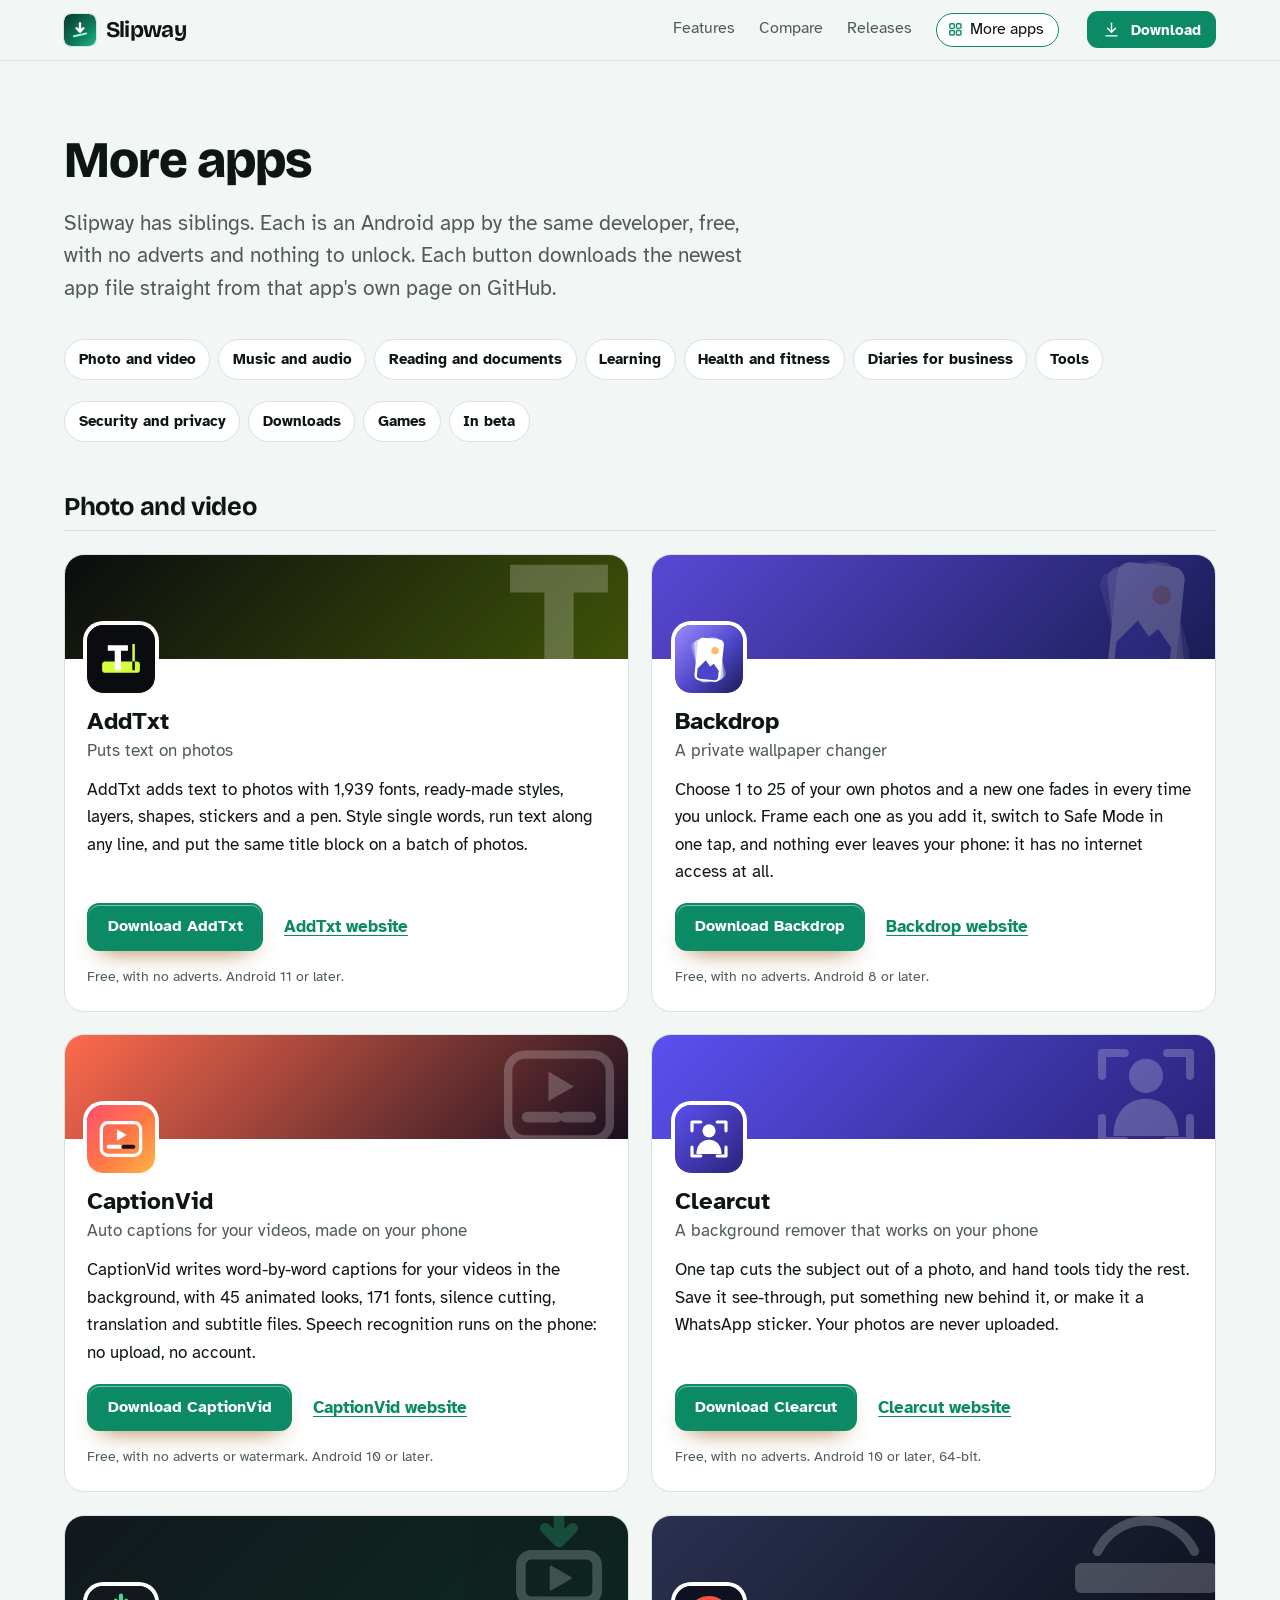
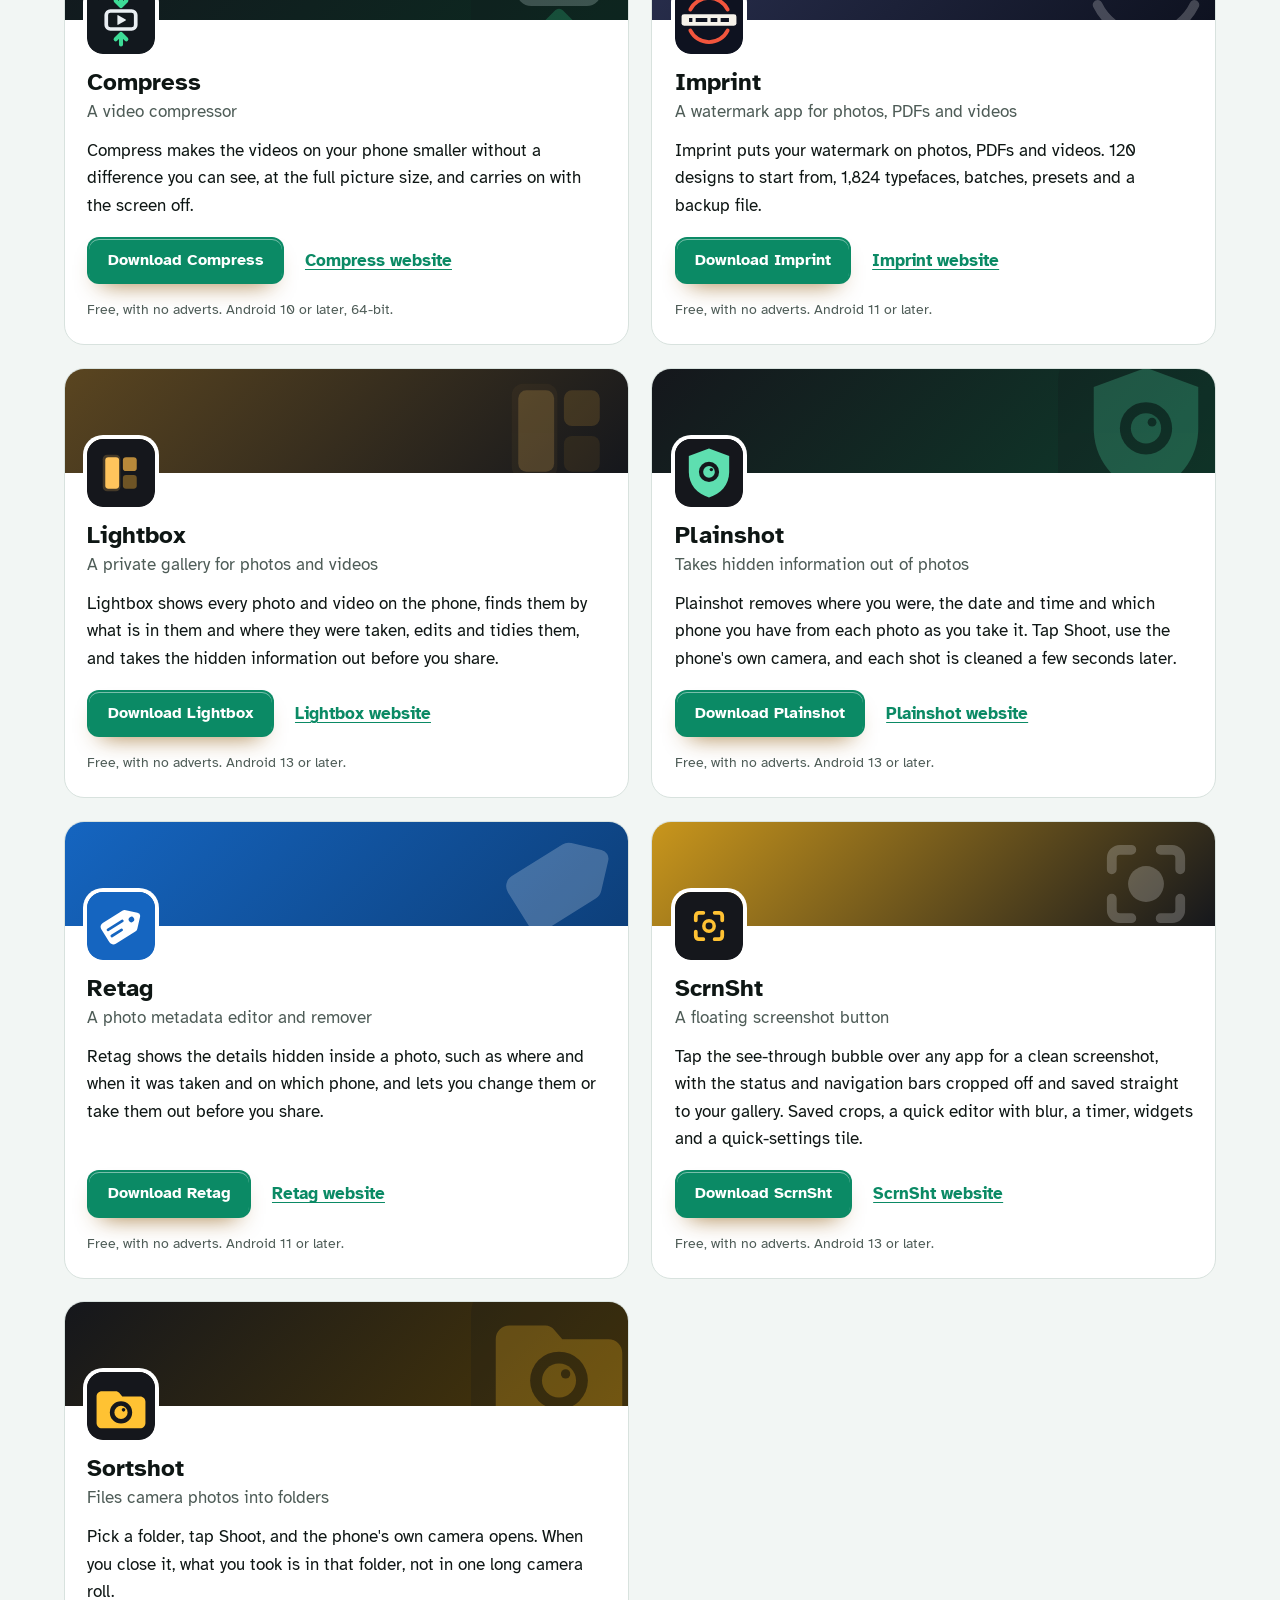
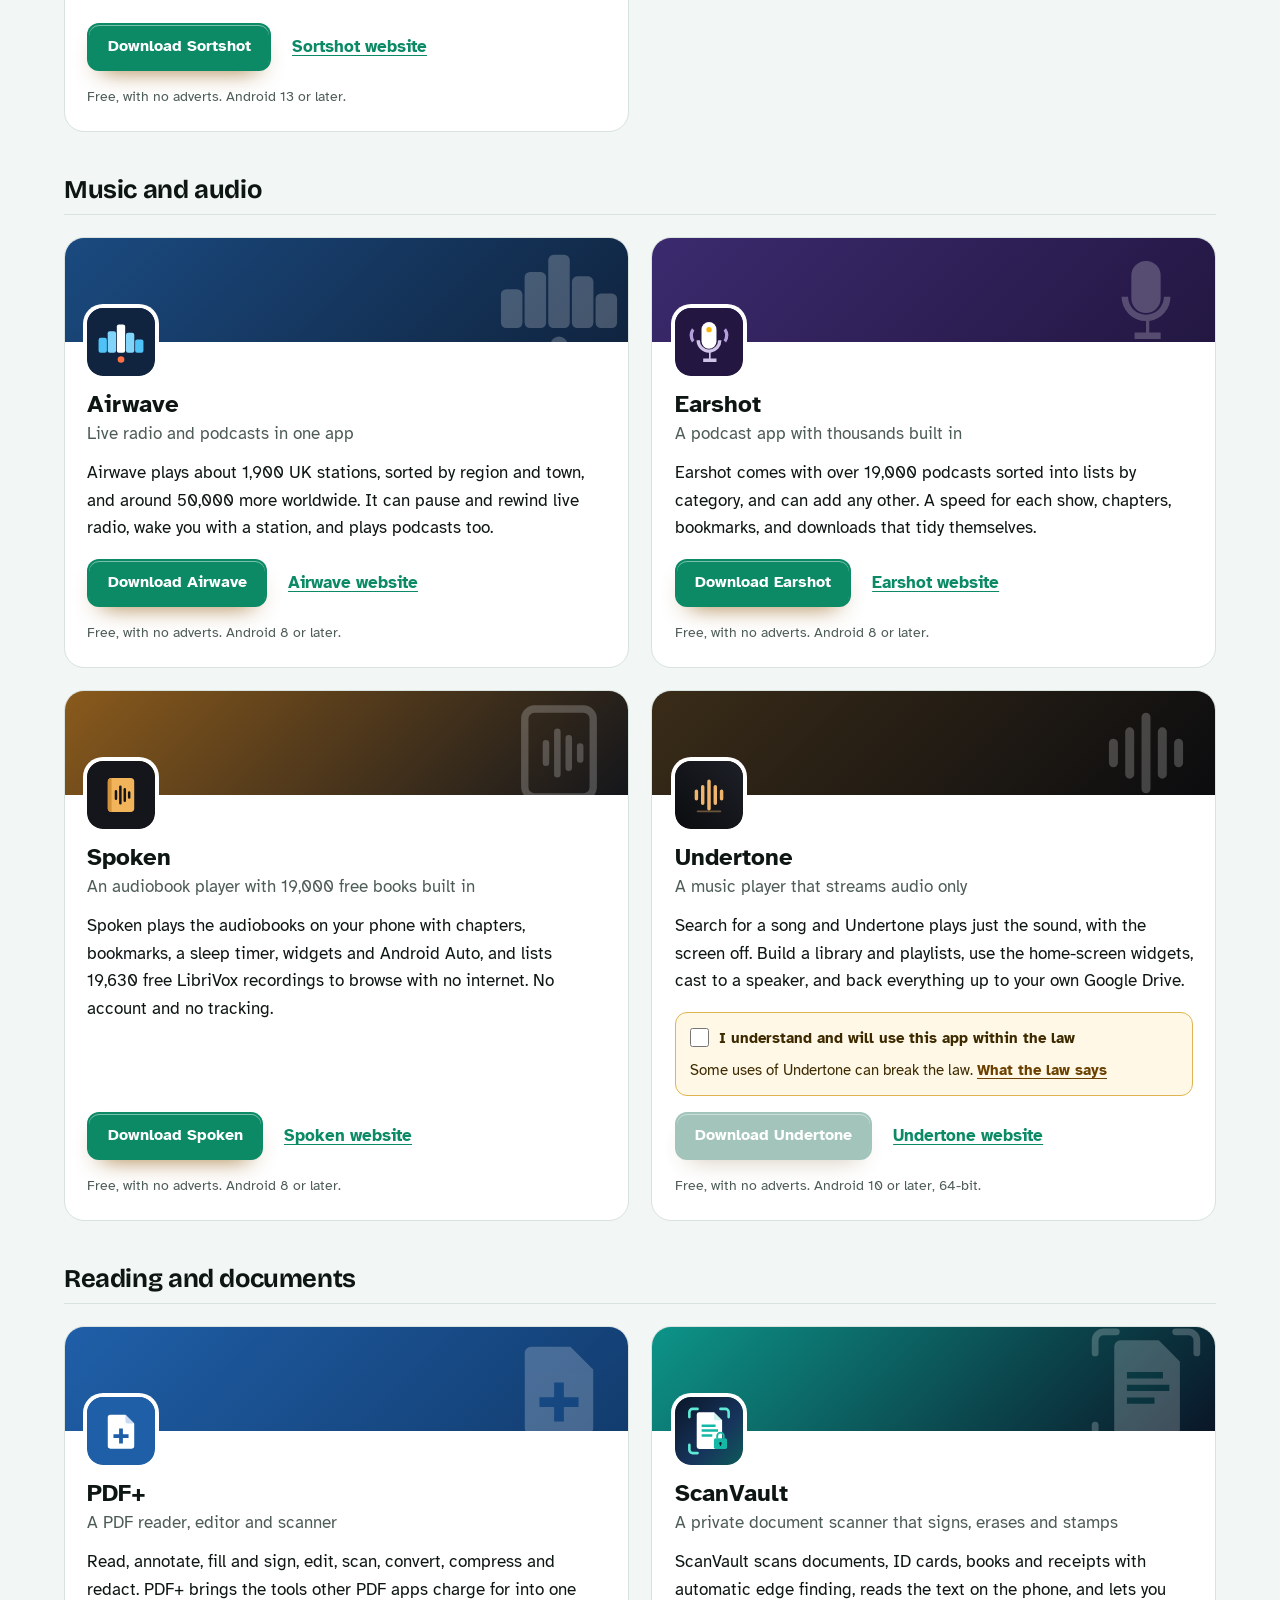
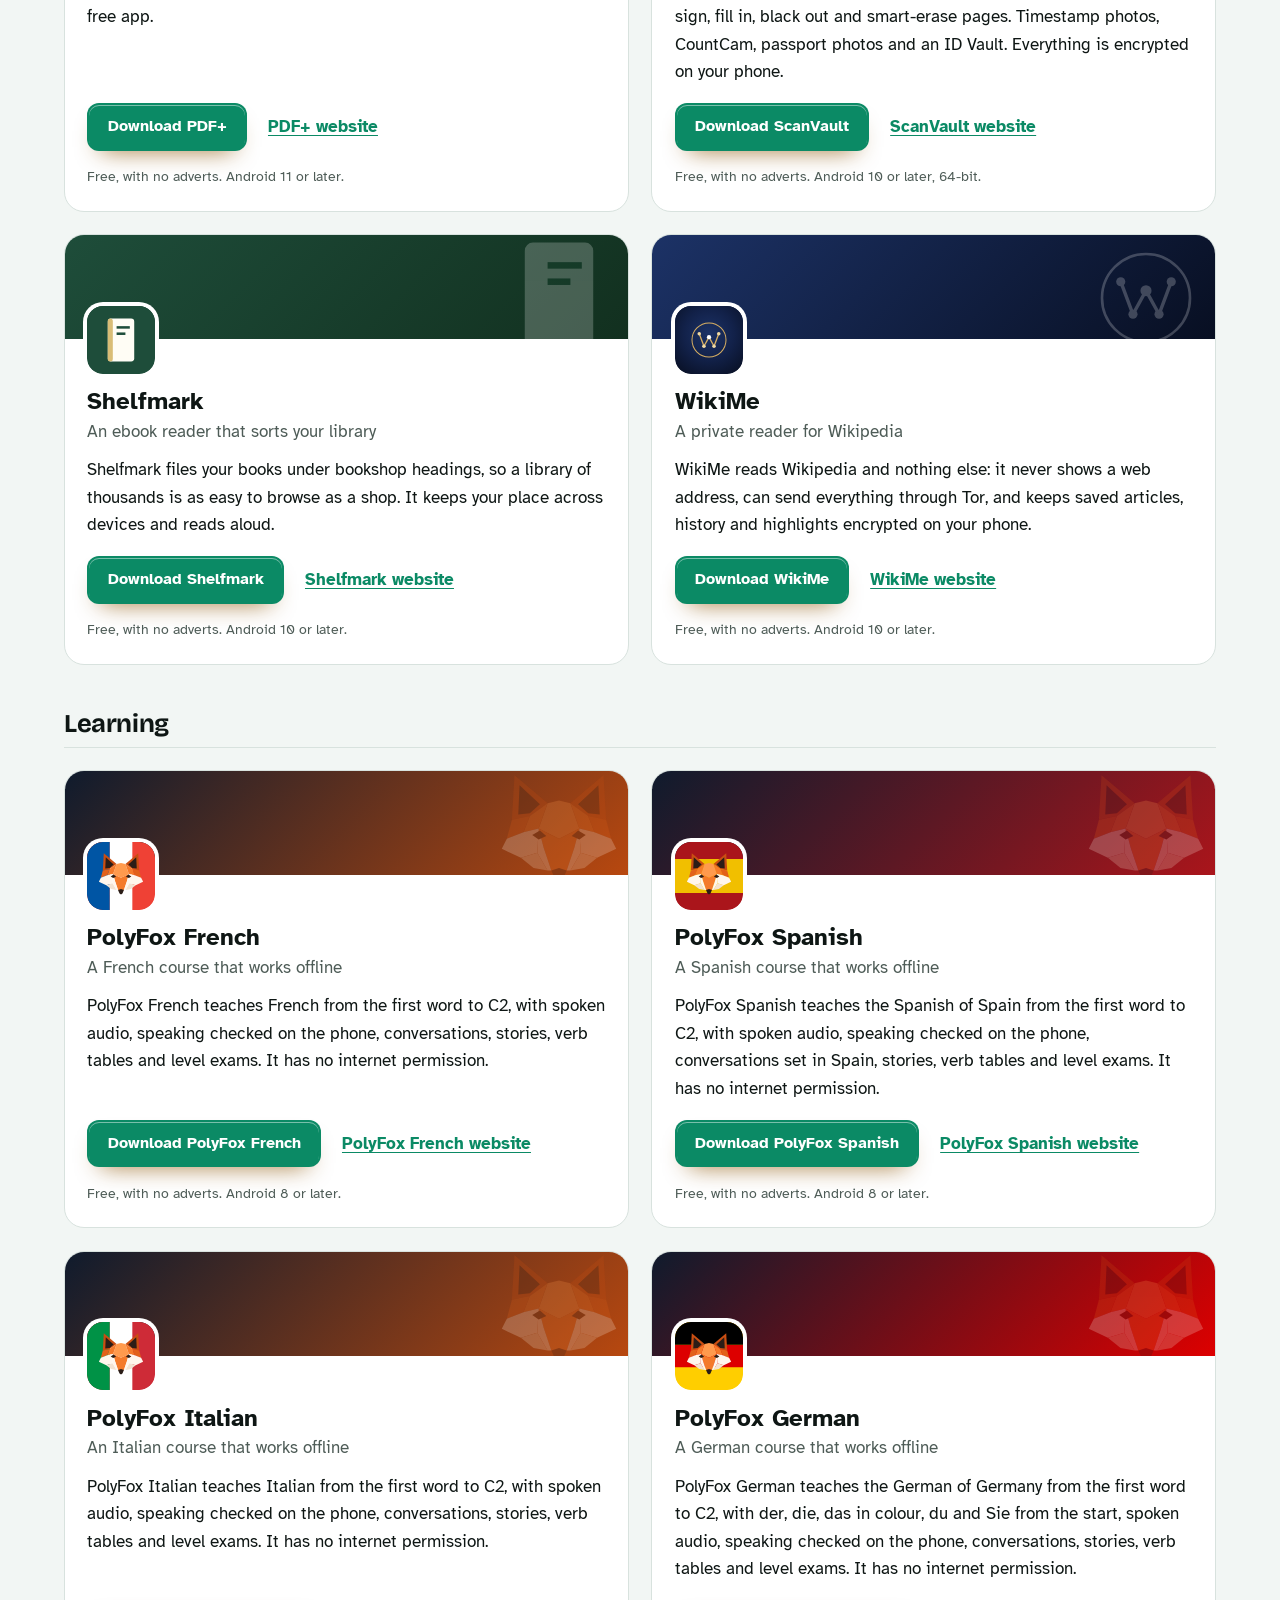
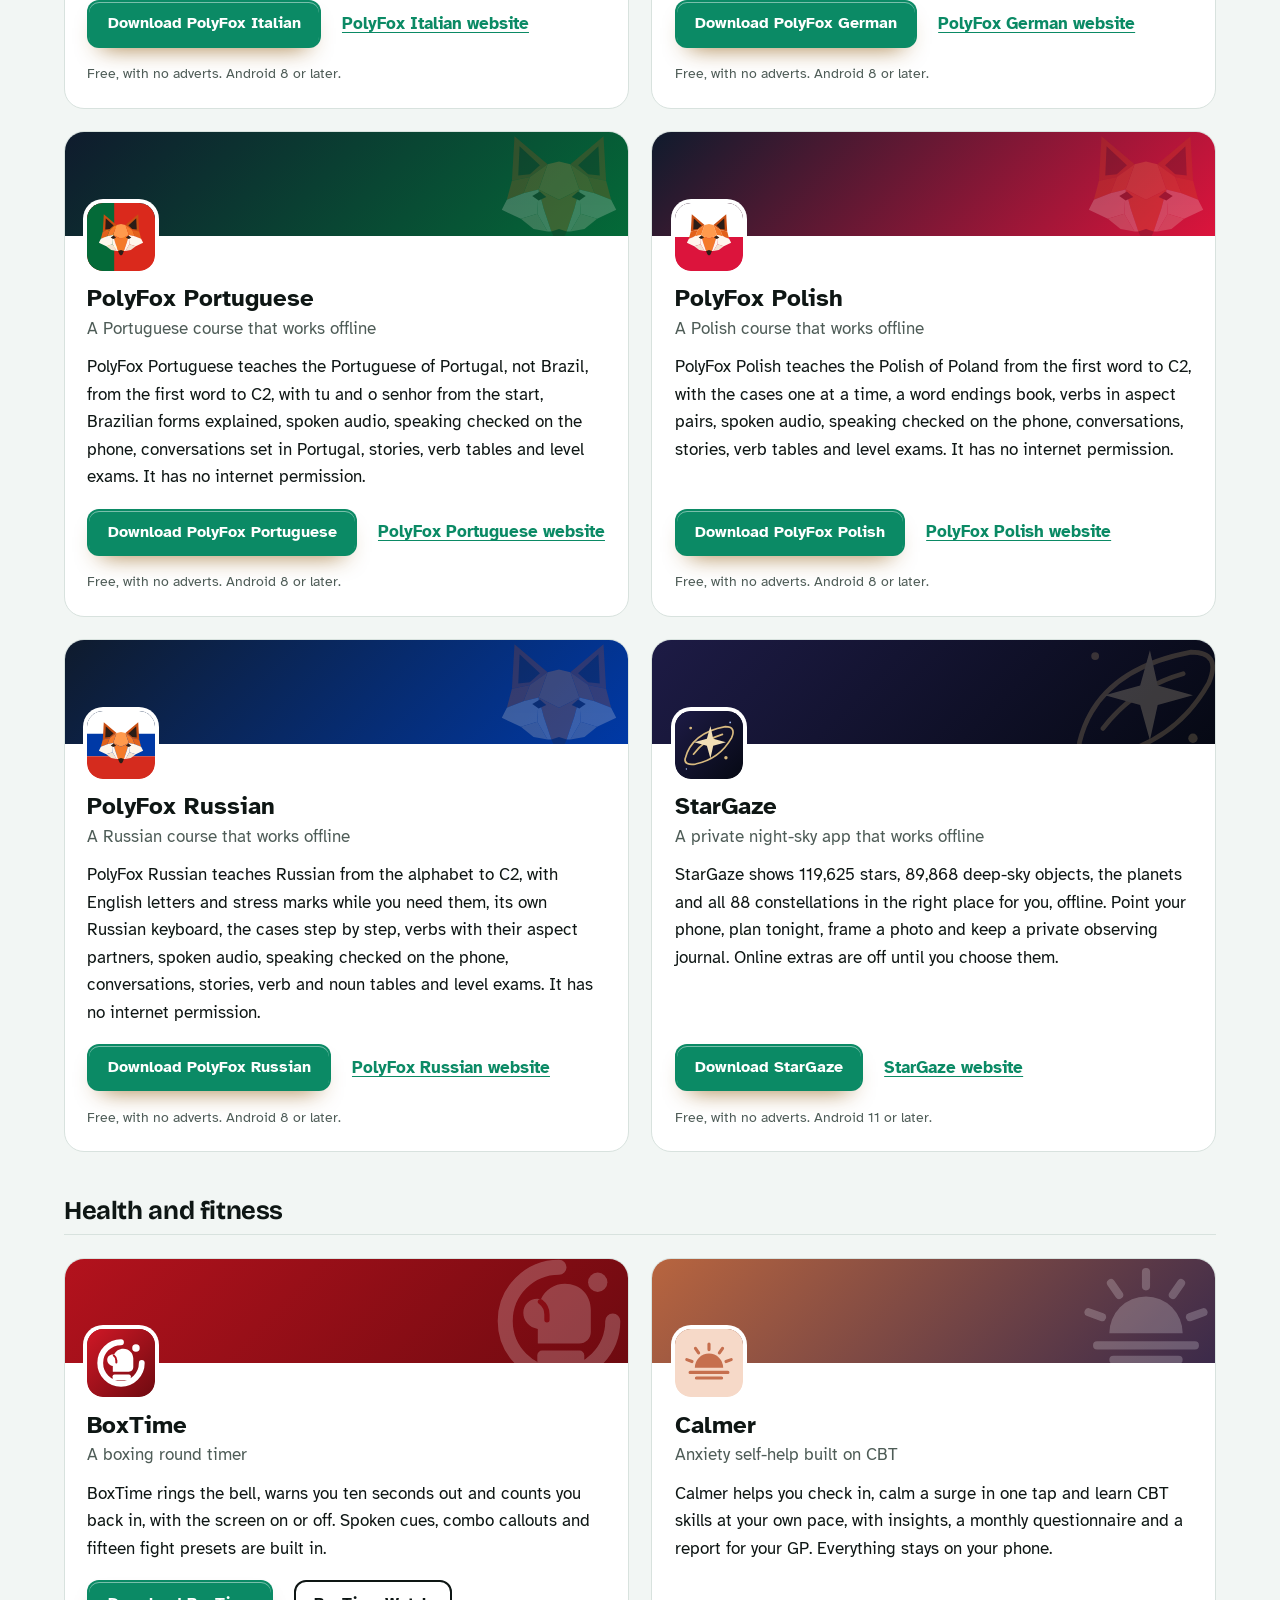
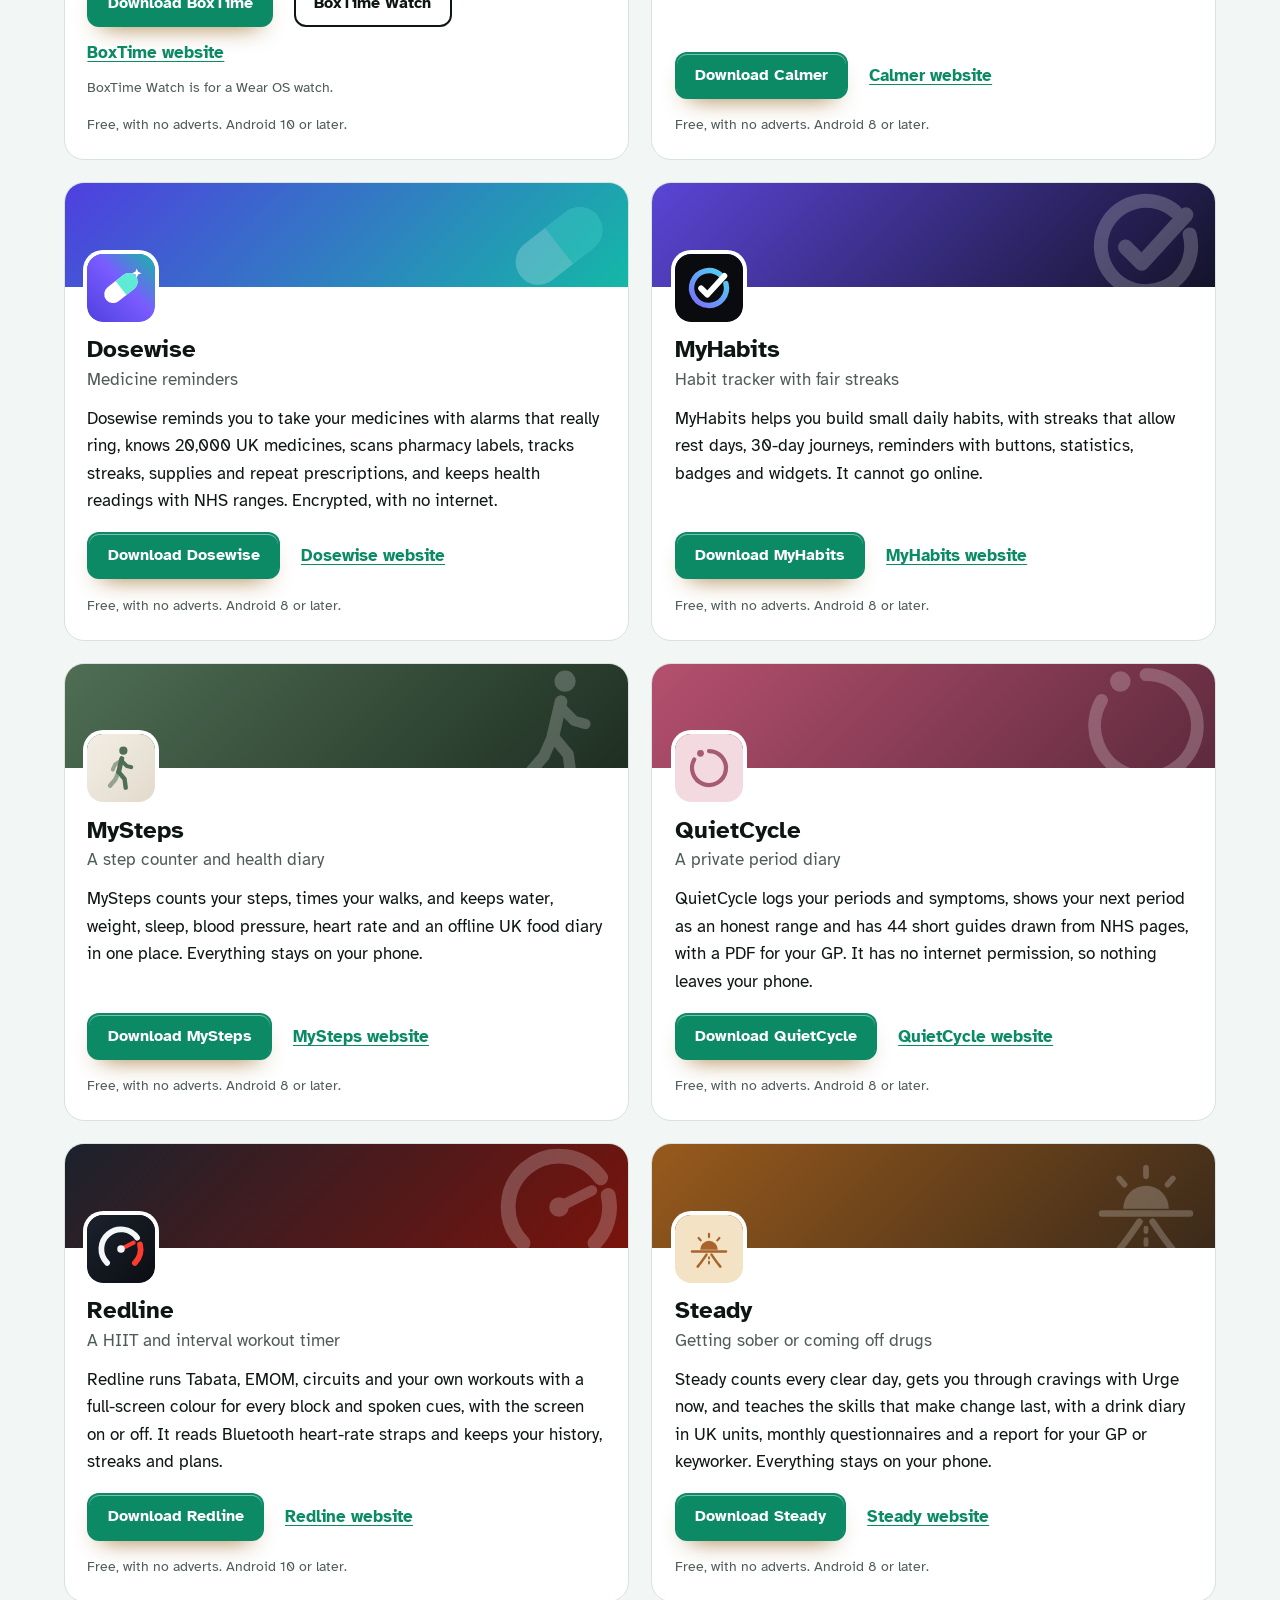
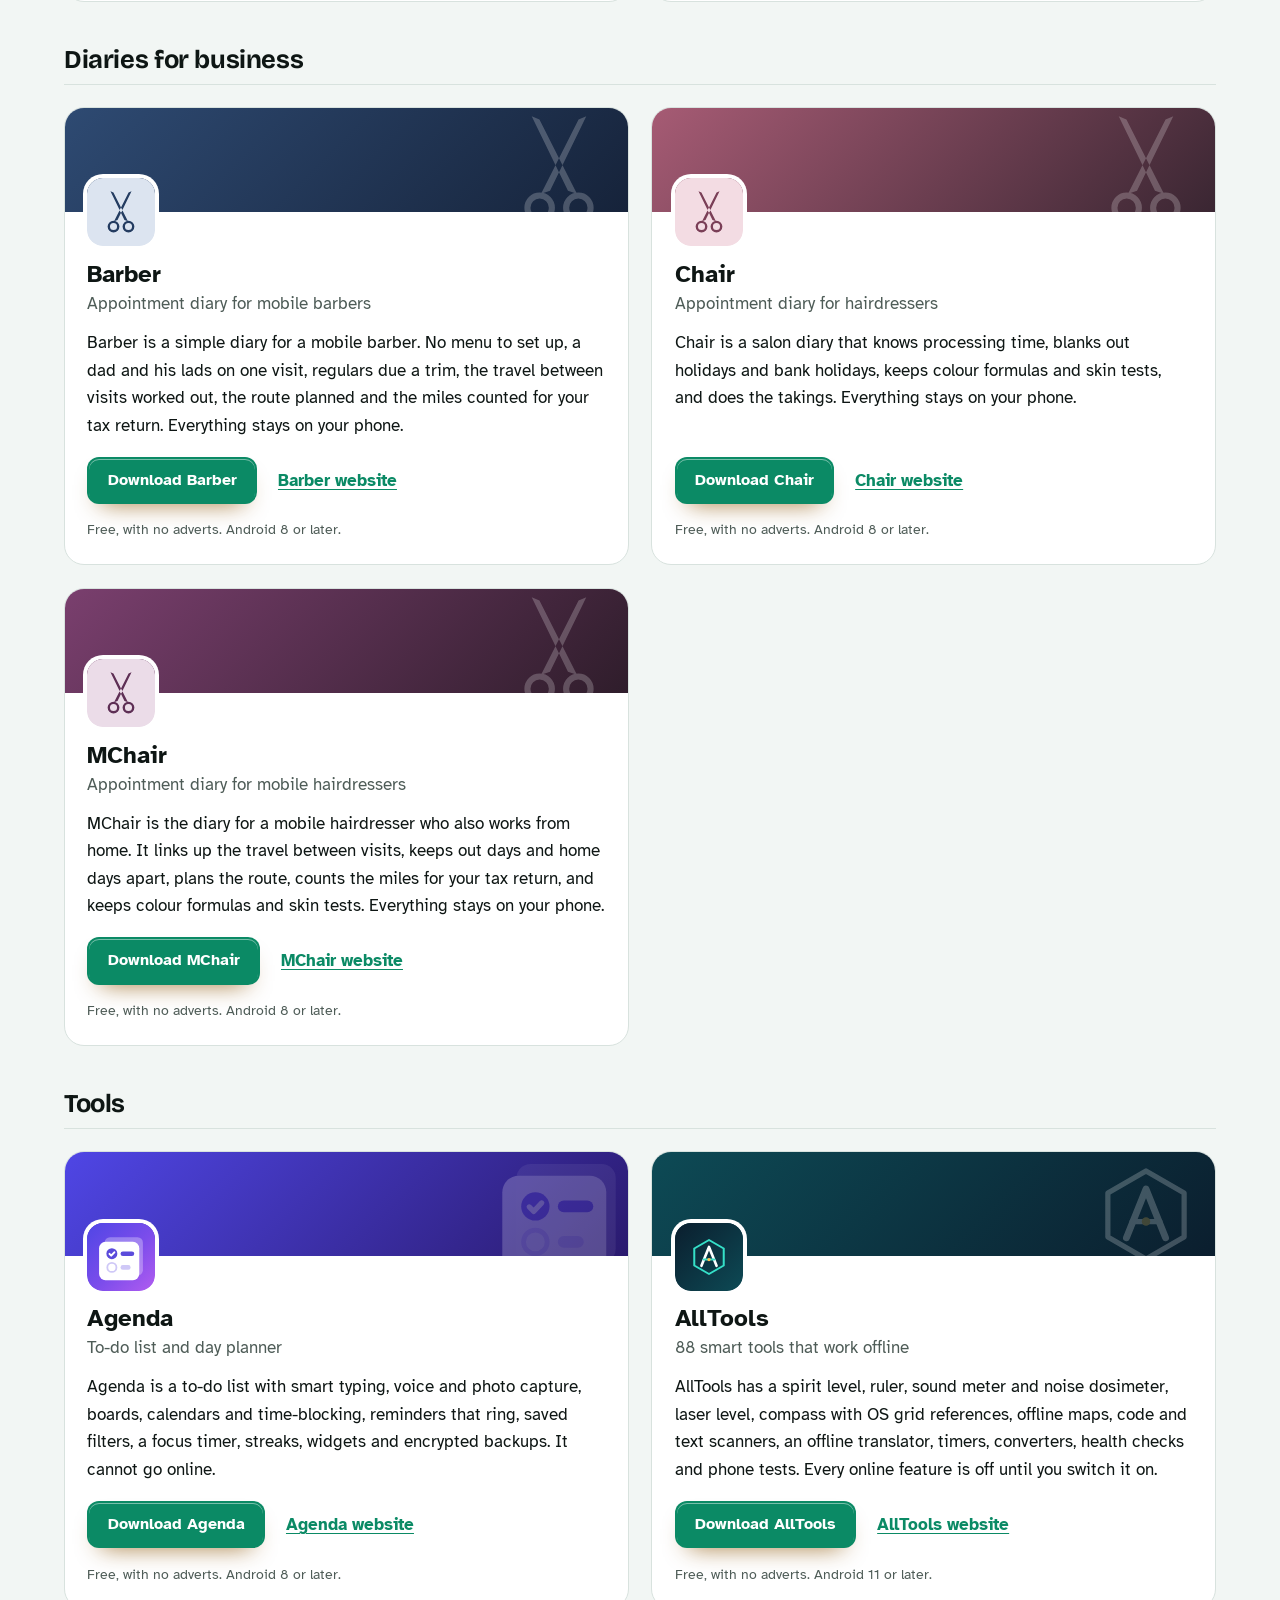
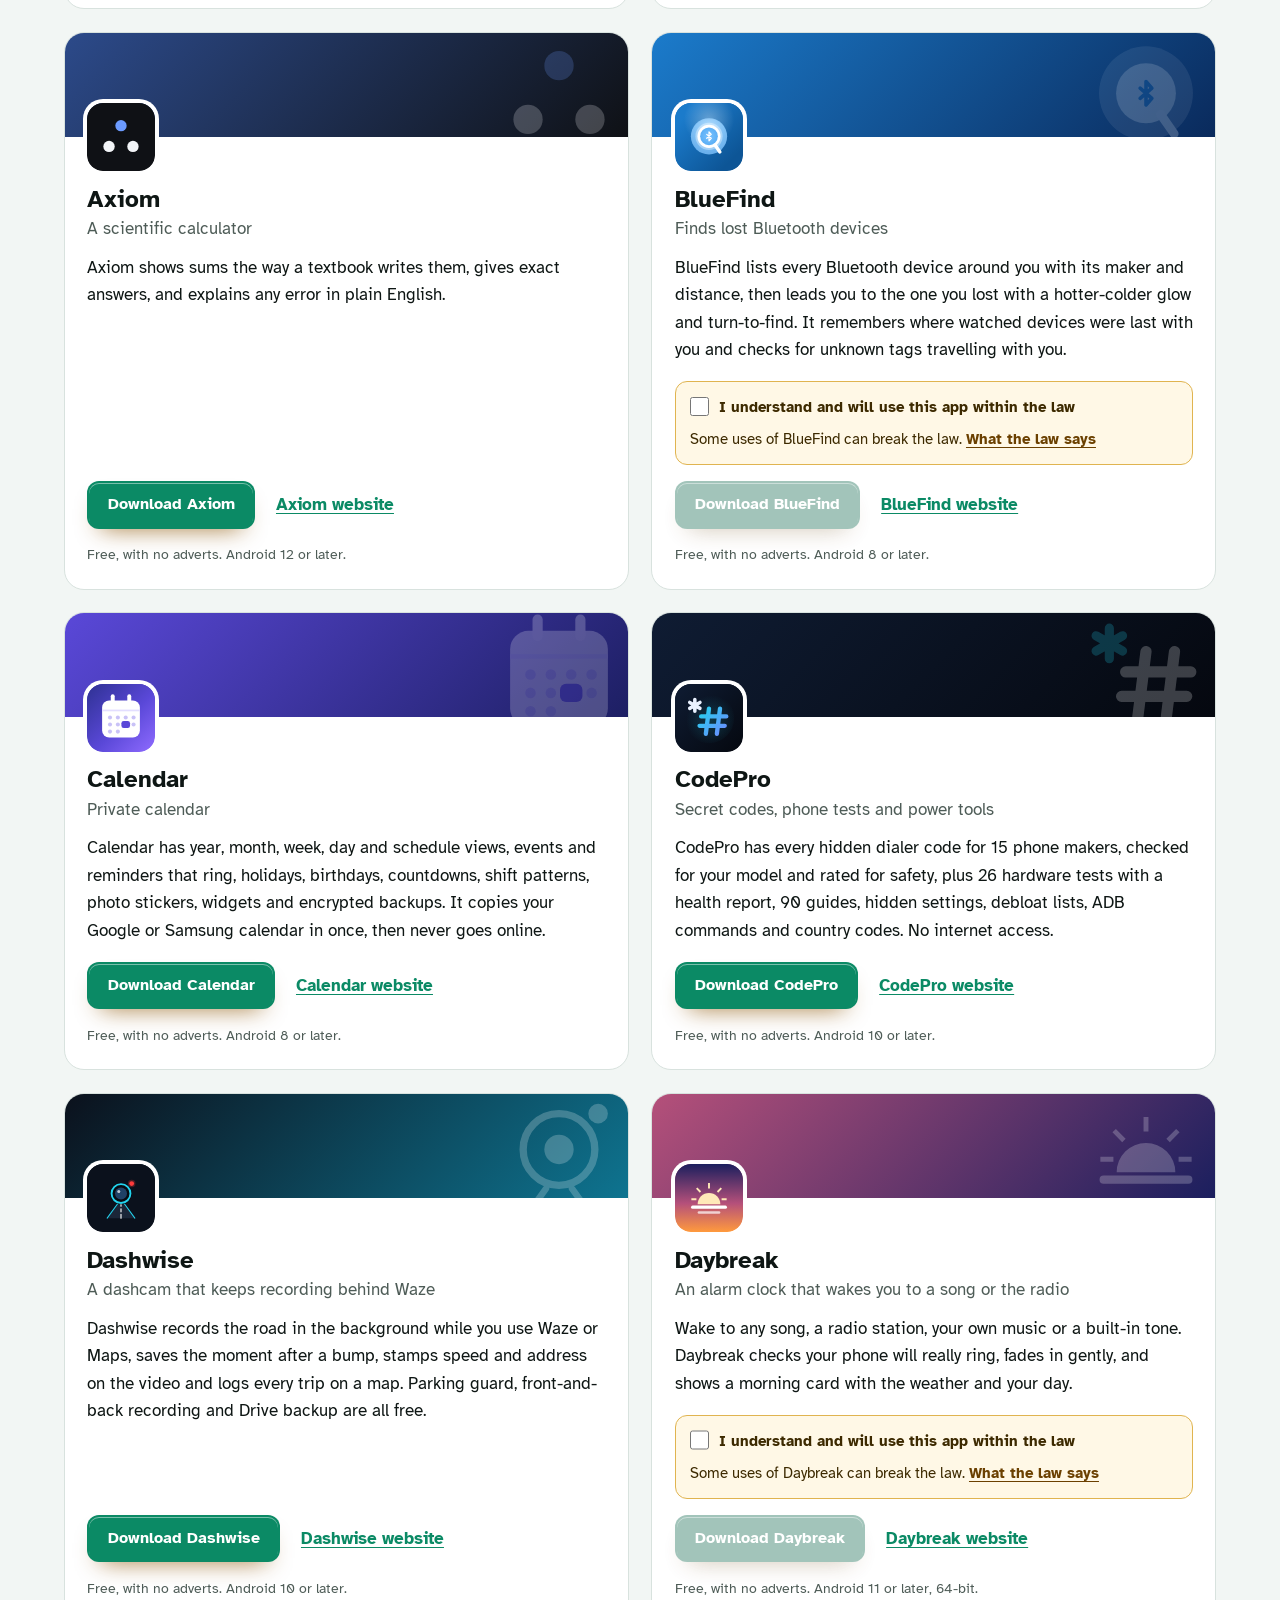
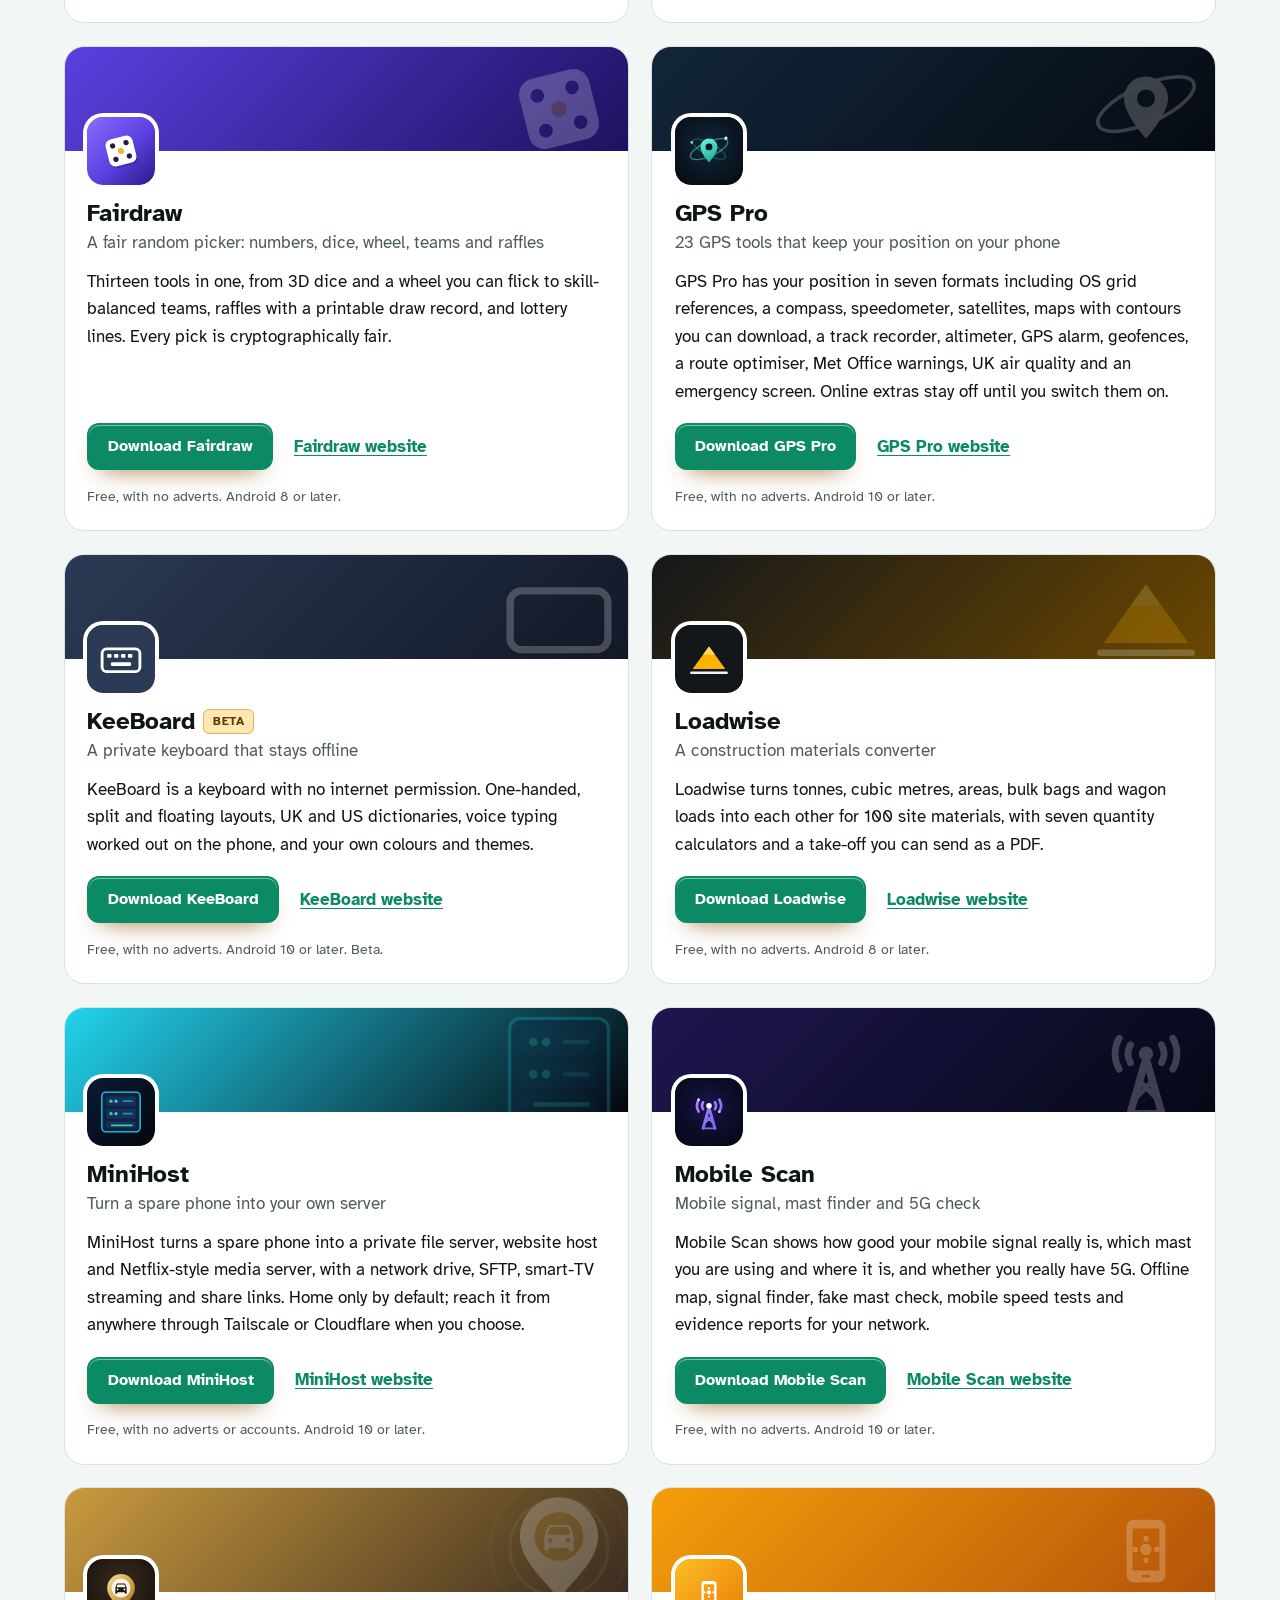
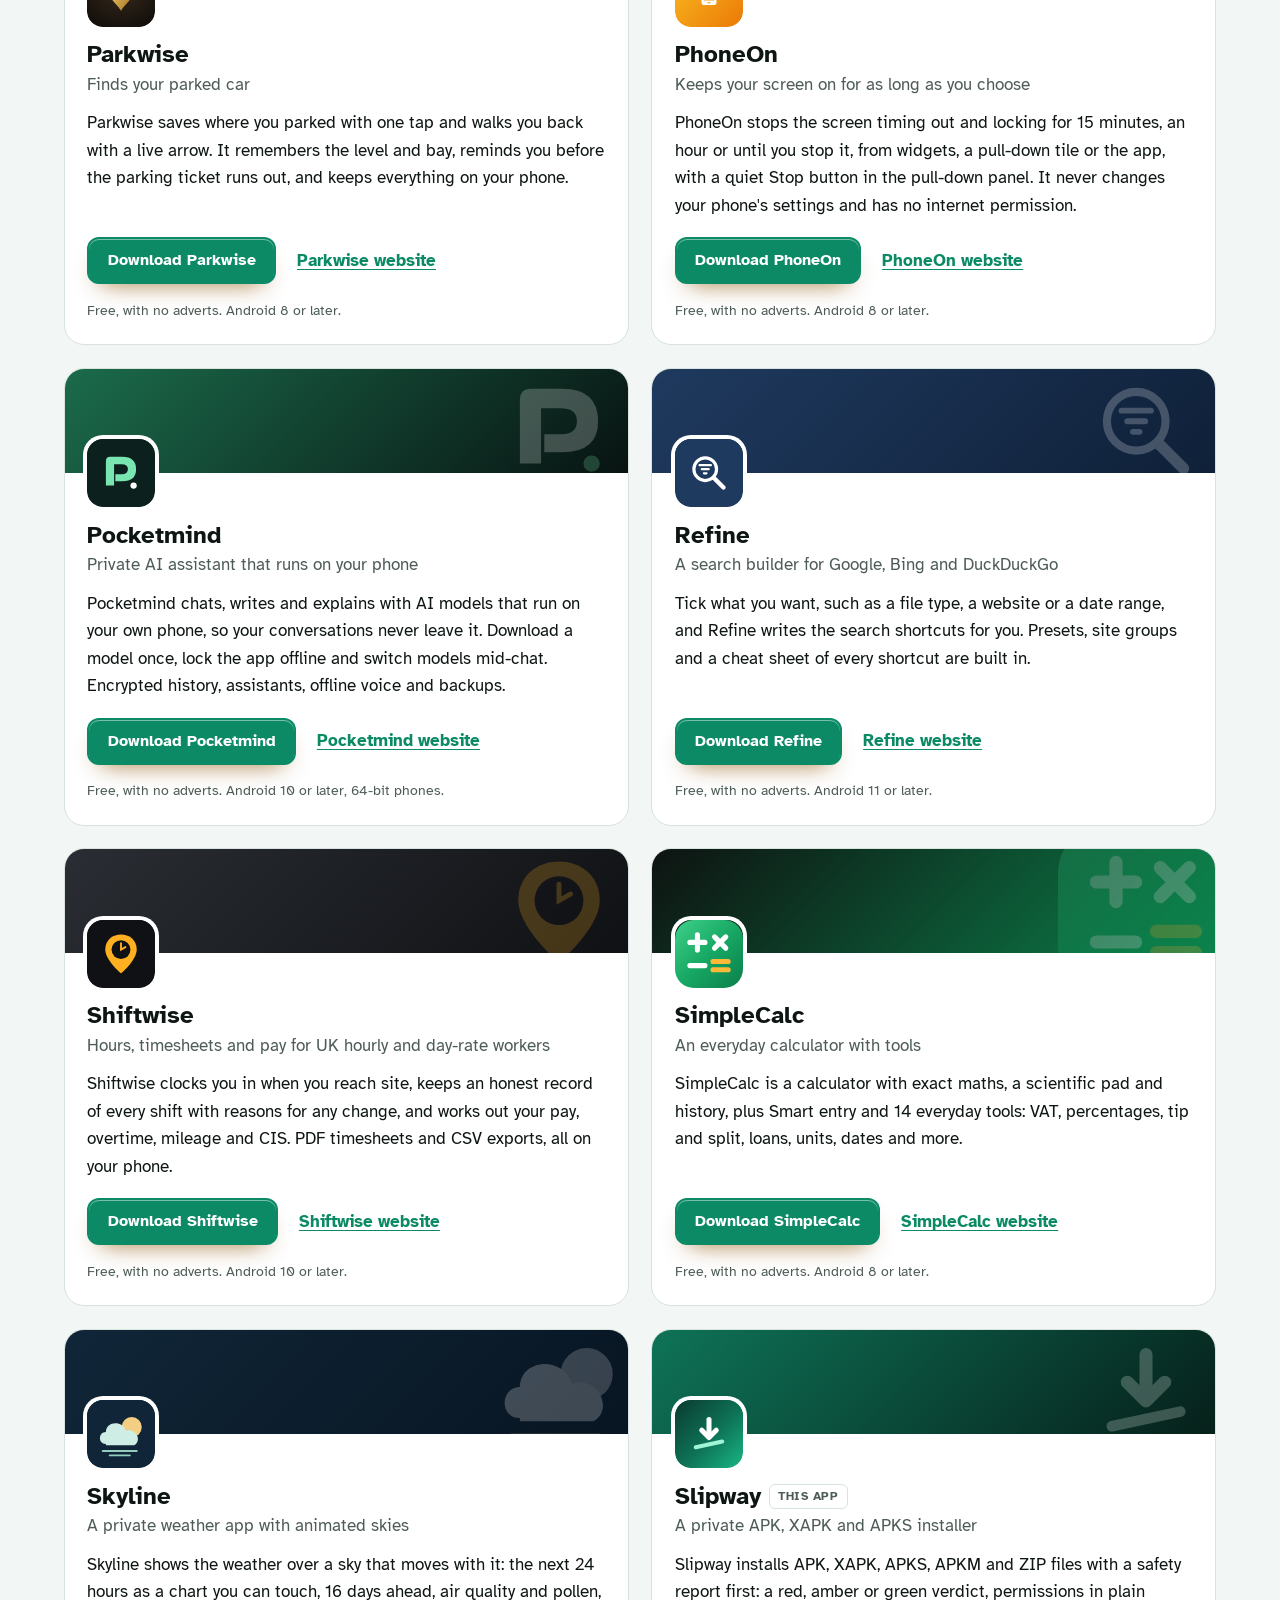
==== commit 5eadc95f: "More apps: add AllTools" ====
--- a/more-apps.html
+++ b/more-apps.html
@@ -4,7 +4,7 @@
 <meta charset="utf-8">
 <meta name="viewport" content="width=device-width, initial-scale=1">
 <title>More free Android apps from the maker of Slipway</title>
-<meta name="description" content="All 96 free Android apps from the maker of Slipway, in one list by category, each with its download and a link to its website.">
+<meta name="description" content="All 97 free Android apps from the maker of Slipway, in one list by category, each with its download and a link to its website.">
 <meta name="author" content="Jonathan Jackson">
 <link rel="canonical" href="https://customgpter.github.io/slipway/more-apps.html">
 <meta name="theme-color" content="#f2f6f4" media="(prefers-color-scheme: light)">
@@ -12,7 +12,7 @@
 <meta property="og:type" content="website">
 <meta property="og:site_name" content="Slipway">
 <meta property="og:title" content="More free Android apps from the maker of Slipway">
-<meta property="og:description" content="All 96 free Android apps from the maker of Slipway, in one list by category, each with its download and a link to its website.">
+<meta property="og:description" content="All 97 free Android apps from the maker of Slipway, in one list by category, each with its download and a link to its website.">
 <meta property="og:url" content="https://customgpter.github.io/slipway/more-apps.html">
 <meta property="og:image" content="https://customgpter.github.io/slipway/assets/og.png">
 <meta property="og:image:width" content="1200">
@@ -28,7 +28,7 @@
 <link rel="stylesheet" href="./assets/house.css?v=1">
 <link rel="stylesheet" href="./assets/apps-list.css?v=1">
 <script src="./assets/apps-list.js?v=1" defer></script>
-<script type="application/ld+json">{"@context":"https://schema.org","@type":"ItemList","name":"Apps from the maker of Slipway","url":"https://customgpter.github.io/slipway/more-apps.html","itemListElement":[{"@type":"ListItem","position":1,"name":"AddTxt","url":"https://customgpter.github.io/addtxt/"},{"@type":"ListItem","position":2,"name":"Backdrop","url":"https://customgpter.github.io/backdrop/"},{"@type":"ListItem","position":3,"name":"CaptionVid","url":"https://customgpter.github.io/captionvid/"},{"@type":"ListItem","position":4,"name":"Clearcut","url":"https://customgpter.github.io/clearcut/"},{"@type":"ListItem","position":5,"name":"Compress","url":"https://customgpter.github.io/compress/"},{"@type":"ListItem","position":6,"name":"Imprint","url":"https://customgpter.github.io/imprint/"},{"@type":"ListItem","position":7,"name":"Lightbox","url":"https://customgpter.github.io/lightbox/"},{"@type":"ListItem","position":8,"name":"Plainshot","url":"https://customgpter.github.io/plainshot/"},{"@type":"ListItem","position":9,"name":"Retag","url":"https://customgpter.github.io/retag/"},{"@type":"ListItem","position":10,"name":"ScrnSht","url":"https://customgpter.github.io/scrnsht/"},{"@type":"ListItem","position":11,"name":"Sortshot","url":"https://customgpter.github.io/sortshot/"},{"@type":"ListItem","position":12,"name":"Airwave","url":"https://customgpter.github.io/airwave/"},{"@type":"ListItem","position":13,"name":"Earshot","url":"https://customgpter.github.io/earshot/"},{"@type":"ListItem","position":14,"name":"Spoken","url":"https://customgpter.github.io/spoken/"},{"@type":"ListItem","position":15,"name":"Undertone","url":"https://customgpter.github.io/undertone/"},{"@type":"ListItem","position":16,"name":"PDF+","url":"https://customgpter.github.io/pdfplus/"},{"@type":"ListItem","position":17,"name":"ScanVault","url":"https://customgpter.github.io/scanvault/"},{"@type":"ListItem","position":18,"name":"Shelfmark","url":"https://customgpter.github.io/shelfmark/"},{"@type":"ListItem","position":19,"name":"WikiMe","url":"https://customgpter.github.io/wikime/"},{"@type":"ListItem","position":20,"name":"PolyFox French","url":"https://customgpter.github.io/polyfox/"},{"@type":"ListItem","position":21,"name":"PolyFox Spanish","url":"https://customgpter.github.io/polyfox-spanish/"},{"@type":"ListItem","position":22,"name":"PolyFox Italian","url":"https://customgpter.github.io/polyfox-italian/"},{"@type":"ListItem","position":23,"name":"PolyFox German","url":"https://customgpter.github.io/polyfox-german/"},{"@type":"ListItem","position":24,"name":"PolyFox Portuguese","url":"https://customgpter.github.io/polyfox-portuguese/"},{"@type":"ListItem","position":25,"name":"PolyFox Polish","url":"https://customgpter.github.io/polyfox-polish/"},{"@type":"ListItem","position":26,"name":"PolyFox Russian","url":"https://customgpter.github.io/polyfox-russian/"},{"@type":"ListItem","position":27,"name":"StarGaze","url":"https://customgpter.github.io/stargaze/"},{"@type":"ListItem","position":28,"name":"BoxTime","url":"https://customgpter.github.io/boxtime/"},{"@type":"ListItem","position":29,"name":"Calmer","url":"https://customgpter.github.io/calmer/"},{"@type":"ListItem","position":30,"name":"Dosewise","url":"https://customgpter.github.io/dosewise/"},{"@type":"ListItem","position":31,"name":"MyHabits","url":"https://customgpter.github.io/myhabits/"},{"@type":"ListItem","position":32,"name":"MySteps","url":"https://customgpter.github.io/mysteps/"},{"@type":"ListItem","position":33,"name":"QuietCycle","url":"https://customgpter.github.io/quietcycle/"},{"@type":"ListItem","position":34,"name":"Redline","url":"https://customgpter.github.io/redline/"},{"@type":"ListItem","position":35,"name":"Steady","url":"https://customgpter.github.io/steady/"},{"@type":"ListItem","position":36,"name":"Barber","url":"https://customgpter.github.io/barber/"},{"@type":"ListItem","position":37,"name":"Chair","url":"https://customgpter.github.io/chair/"},{"@type":"ListItem","position":38,"name":"MChair","url":"https://customgpter.github.io/mchair/"},{"@type":"ListItem","position":39,"name":"Agenda","url":"https://customgpter.github.io/agenda/"},{"@type":"ListItem","position":40,"name":"Axiom","url":"https://customgpter.github.io/axiom/"},{"@type":"ListItem","position":41,"name":"BlueFind","url":"https://customgpter.github.io/bluefind/"},{"@type":"ListItem","position":42,"name":"Calendar","url":"https://customgpter.github.io/calendar/"},{"@type":"ListItem","position":43,"name":"CodePro","url":"https://customgpter.github.io/codepro/"},{"@type":"ListItem","position":44,"name":"Dashwise","url":"https://customgpter.github.io/dashwise/"},{"@type":"ListItem","position":45,"name":"Daybreak","url":"https://customgpter.github.io/daybreak/"},{"@type":"ListItem","position":46,"name":"Fairdraw","url":"https://customgpter.github.io/fairdraw/"},{"@type":"ListItem","position":47,"name":"GPS Pro","url":"https://customgpter.github.io/gpspro/"},{"@type":"ListItem","position":48,"name":"KeeBoard","url":"https://customgpter.github.io/keeboard/"},{"@type":"ListItem","position":49,"name":"Loadwise","url":"https://customgpter.github.io/loadwise/"},{"@type":"ListItem","position":50,"name":"MiniHost","url":"https://customgpter.github.io/minihost/"},{"@type":"ListItem","position":51,"name":"Mobile Scan","url":"https://customgpter.github.io/mobilescan/"},{"@type":"ListItem","position":52,"name":"Parkwise","url":"https://customgpter.github.io/parkwise/"},{"@type":"ListItem","position":53,"name":"PhoneOn","url":"https://customgpter.github.io/phoneon/"},{"@type":"ListItem","position":54,"name":"Pocketmind","url":"https://customgpter.github.io/pocketmind/"},{"@type":"ListItem","position":55,"name":"Refine","url":"https://customgpter.github.io/refine/"},{"@type":"ListItem","position":56,"name":"Shiftwise","url":"https://customgpter.github.io/shiftwise/"},{"@type":"ListItem","position":57,"name":"SimpleCalc","url":"https://customgpter.github.io/simplecalc/"},{"@type":"ListItem","position":58,"name":"Skyline","url":"https://customgpter.github.io/skyline/"},{"@type":"ListItem","position":59,"name":"Slipway","url":"https://customgpter.github.io/slipway/"},{"@type":"ListItem","position":60,"name":"Tagger","url":"https://customgpter.github.io/tagger/"},{"@type":"ListItem","position":61,"name":"TotalClean","url":"https://customgpter.github.io/totalclean/"},{"@type":"ListItem","position":62,"name":"TVLink","url":"https://customgpter.github.io/tvlink/"},{"@type":"ListItem","position":63,"name":"Unbox","url":"https://customgpter.github.io/unbox/"},{"@type":"ListItem","position":64,"name":"WhatsKeep","url":"https://customgpter.github.io/whatskeep/"},{"@type":"ListItem","position":65,"name":"WiFi Scan","url":"https://customgpter.github.io/wifiscan/"},{"@type":"ListItem","position":66,"name":"Auditly","url":"https://customgpter.github.io/auditly/"},{"@type":"ListItem","position":67,"name":"Backchannel","url":"https://customgpter.github.io/backchannel/"},{"@type":"ListItem","position":68,"name":"ENotes","url":"https://customgpter.github.io/enotes/"},{"@type":"ListItem","position":69,"name":"FindMe","url":"https://customgpter.github.io/findme/"},{"@type":"ListItem","position":70,"name":"iLock","url":"https://customgpter.github.io/ilock/"},{"@type":"ListItem","position":71,"name":"ImSafe","url":"https://customgpter.github.io/imsafe/"},{"@type":"ListItem","position":72,"name":"IShred","url":"https://customgpter.github.io/ishred/"},{"@type":"ListItem","position":73,"name":"LockBox","url":"https://customgpter.github.io/lockbox/"},{"@type":"ListItem","position":74,"name":"PassVault","url":"https://customgpter.github.io/passvault/"},{"@type":"ListItem","position":75,"name":"SpyFind","url":"https://customgpter.github.io/spyfind/"},{"@type":"ListItem","position":76,"name":"TextWipe","url":"https://customgpter.github.io/textwipe/"},{"@type":"ListItem","position":77,"name":"Tracewire","url":"https://customgpter.github.io/tracewire/"},{"@type":"ListItem","position":78,"name":"Vigil","url":"https://customgpter.github.io/vigil/"},{"@type":"ListItem","position":79,"name":"Grab","url":"https://customgpter.github.io/grab/"},{"@type":"ListItem","position":80,"name":"Swarm","url":"https://customgpter.github.io/swarm/"},{"@type":"ListItem","position":81,"name":"Plane Games","url":"https://customgpter.github.io/plane-games/"},{"@type":"ListItem","position":82,"name":"Ninefold","url":"https://customgpter.github.io/ninefold/"},{"@type":"ListItem","position":83,"name":"Cubewise","url":"https://customgpter.github.io/cubewise/"},{"@type":"ListItem","position":84,"name":"Tilewise","url":"https://customgpter.github.io/tilewise/"},{"@type":"ListItem","position":85,"name":"Letterwise","url":"https://customgpter.github.io/letterwise/"},{"@type":"ListItem","position":86,"name":"Kingside","url":"https://customgpter.github.io/kingside/"},{"@type":"ListItem","position":87,"name":"Deckhand","url":"https://customgpter.github.io/deckhand/"},{"@type":"ListItem","position":88,"name":"SNESForge","url":"https://customgpter.github.io/snesforge/"},{"@type":"ListItem","position":89,"name":"Fame Boy","url":"https://customgpter.github.io/fameboy/"},{"@type":"ListItem","position":90,"name":"PSPPro","url":"https://customgpter.github.io/psppro/"},{"@type":"ListItem","position":91,"name":"MegaGen","url":"https://customgpter.github.io/megagen/"},{"@type":"ListItem","position":92,"name":"QVR","url":"https://customgpter.github.io/qvr/"},{"@type":"ListItem","position":93,"name":"QVR Watch","url":"https://customgpter.github.io/qvr-watch/"},{"@type":"ListItem","position":94,"name":"QVRLite","url":"https://customgpter.github.io/qvrlite/"},{"@type":"ListItem","position":95,"name":"Onionz","url":"https://customgpter.github.io/onionz/"},{"@type":"ListItem","position":96,"name":"OnionzWeb","url":"https://customgpter.github.io/onionzweb/"}]}</script>
+<script type="application/ld+json">{"@context":"https://schema.org","@type":"ItemList","name":"Apps from the maker of Slipway","url":"https://customgpter.github.io/slipway/more-apps.html","itemListElement":[{"@type":"ListItem","position":1,"name":"AddTxt","url":"https://customgpter.github.io/addtxt/"},{"@type":"ListItem","position":2,"name":"Backdrop","url":"https://customgpter.github.io/backdrop/"},{"@type":"ListItem","position":3,"name":"CaptionVid","url":"https://customgpter.github.io/captionvid/"},{"@type":"ListItem","position":4,"name":"Clearcut","url":"https://customgpter.github.io/clearcut/"},{"@type":"ListItem","position":5,"name":"Compress","url":"https://customgpter.github.io/compress/"},{"@type":"ListItem","position":6,"name":"Imprint","url":"https://customgpter.github.io/imprint/"},{"@type":"ListItem","position":7,"name":"Lightbox","url":"https://customgpter.github.io/lightbox/"},{"@type":"ListItem","position":8,"name":"Plainshot","url":"https://customgpter.github.io/plainshot/"},{"@type":"ListItem","position":9,"name":"Retag","url":"https://customgpter.github.io/retag/"},{"@type":"ListItem","position":10,"name":"ScrnSht","url":"https://customgpter.github.io/scrnsht/"},{"@type":"ListItem","position":11,"name":"Sortshot","url":"https://customgpter.github.io/sortshot/"},{"@type":"ListItem","position":12,"name":"Airwave","url":"https://customgpter.github.io/airwave/"},{"@type":"ListItem","position":13,"name":"Earshot","url":"https://customgpter.github.io/earshot/"},{"@type":"ListItem","position":14,"name":"Spoken","url":"https://customgpter.github.io/spoken/"},{"@type":"ListItem","position":15,"name":"Undertone","url":"https://customgpter.github.io/undertone/"},{"@type":"ListItem","position":16,"name":"PDF+","url":"https://customgpter.github.io/pdfplus/"},{"@type":"ListItem","position":17,"name":"ScanVault","url":"https://customgpter.github.io/scanvault/"},{"@type":"ListItem","position":18,"name":"Shelfmark","url":"https://customgpter.github.io/shelfmark/"},{"@type":"ListItem","position":19,"name":"WikiMe","url":"https://customgpter.github.io/wikime/"},{"@type":"ListItem","position":20,"name":"PolyFox French","url":"https://customgpter.github.io/polyfox/"},{"@type":"ListItem","position":21,"name":"PolyFox Spanish","url":"https://customgpter.github.io/polyfox-spanish/"},{"@type":"ListItem","position":22,"name":"PolyFox Italian","url":"https://customgpter.github.io/polyfox-italian/"},{"@type":"ListItem","position":23,"name":"PolyFox German","url":"https://customgpter.github.io/polyfox-german/"},{"@type":"ListItem","position":24,"name":"PolyFox Portuguese","url":"https://customgpter.github.io/polyfox-portuguese/"},{"@type":"ListItem","position":25,"name":"PolyFox Polish","url":"https://customgpter.github.io/polyfox-polish/"},{"@type":"ListItem","position":26,"name":"PolyFox Russian","url":"https://customgpter.github.io/polyfox-russian/"},{"@type":"ListItem","position":27,"name":"StarGaze","url":"https://customgpter.github.io/stargaze/"},{"@type":"ListItem","position":28,"name":"BoxTime","url":"https://customgpter.github.io/boxtime/"},{"@type":"ListItem","position":29,"name":"Calmer","url":"https://customgpter.github.io/calmer/"},{"@type":"ListItem","position":30,"name":"Dosewise","url":"https://customgpter.github.io/dosewise/"},{"@type":"ListItem","position":31,"name":"MyHabits","url":"https://customgpter.github.io/myhabits/"},{"@type":"ListItem","position":32,"name":"MySteps","url":"https://customgpter.github.io/mysteps/"},{"@type":"ListItem","position":33,"name":"QuietCycle","url":"https://customgpter.github.io/quietcycle/"},{"@type":"ListItem","position":34,"name":"Redline","url":"https://customgpter.github.io/redline/"},{"@type":"ListItem","position":35,"name":"Steady","url":"https://customgpter.github.io/steady/"},{"@type":"ListItem","position":36,"name":"Barber","url":"https://customgpter.github.io/barber/"},{"@type":"ListItem","position":37,"name":"Chair","url":"https://customgpter.github.io/chair/"},{"@type":"ListItem","position":38,"name":"MChair","url":"https://customgpter.github.io/mchair/"},{"@type":"ListItem","position":39,"name":"Agenda","url":"https://customgpter.github.io/agenda/"},{"@type":"ListItem","position":40,"name":"AllTools","url":"https://customgpter.github.io/alltools/"},{"@type":"ListItem","position":41,"name":"Axiom","url":"https://customgpter.github.io/axiom/"},{"@type":"ListItem","position":42,"name":"BlueFind","url":"https://customgpter.github.io/bluefind/"},{"@type":"ListItem","position":43,"name":"Calendar","url":"https://customgpter.github.io/calendar/"},{"@type":"ListItem","position":44,"name":"CodePro","url":"https://customgpter.github.io/codepro/"},{"@type":"ListItem","position":45,"name":"Dashwise","url":"https://customgpter.github.io/dashwise/"},{"@type":"ListItem","position":46,"name":"Daybreak","url":"https://customgpter.github.io/daybreak/"},{"@type":"ListItem","position":47,"name":"Fairdraw","url":"https://customgpter.github.io/fairdraw/"},{"@type":"ListItem","position":48,"name":"GPS Pro","url":"https://customgpter.github.io/gpspro/"},{"@type":"ListItem","position":49,"name":"KeeBoard","url":"https://customgpter.github.io/keeboard/"},{"@type":"ListItem","position":50,"name":"Loadwise","url":"https://customgpter.github.io/loadwise/"},{"@type":"ListItem","position":51,"name":"MiniHost","url":"https://customgpter.github.io/minihost/"},{"@type":"ListItem","position":52,"name":"Mobile Scan","url":"https://customgpter.github.io/mobilescan/"},{"@type":"ListItem","position":53,"name":"Parkwise","url":"https://customgpter.github.io/parkwise/"},{"@type":"ListItem","position":54,"name":"PhoneOn","url":"https://customgpter.github.io/phoneon/"},{"@type":"ListItem","position":55,"name":"Pocketmind","url":"https://customgpter.github.io/pocketmind/"},{"@type":"ListItem","position":56,"name":"Refine","url":"https://customgpter.github.io/refine/"},{"@type":"ListItem","position":57,"name":"Shiftwise","url":"https://customgpter.github.io/shiftwise/"},{"@type":"ListItem","position":58,"name":"SimpleCalc","url":"https://customgpter.github.io/simplecalc/"},{"@type":"ListItem","position":59,"name":"Skyline","url":"https://customgpter.github.io/skyline/"},{"@type":"ListItem","position":60,"name":"Slipway","url":"https://customgpter.github.io/slipway/"},{"@type":"ListItem","position":61,"name":"Tagger","url":"https://customgpter.github.io/tagger/"},{"@type":"ListItem","position":62,"name":"TotalClean","url":"https://customgpter.github.io/totalclean/"},{"@type":"ListItem","position":63,"name":"TVLink","url":"https://customgpter.github.io/tvlink/"},{"@type":"ListItem","position":64,"name":"Unbox","url":"https://customgpter.github.io/unbox/"},{"@type":"ListItem","position":65,"name":"WhatsKeep","url":"https://customgpter.github.io/whatskeep/"},{"@type":"ListItem","position":66,"name":"WiFi Scan","url":"https://customgpter.github.io/wifiscan/"},{"@type":"ListItem","position":67,"name":"Auditly","url":"https://customgpter.github.io/auditly/"},{"@type":"ListItem","position":68,"name":"Backchannel","url":"https://customgpter.github.io/backchannel/"},{"@type":"ListItem","position":69,"name":"ENotes","url":"https://customgpter.github.io/enotes/"},{"@type":"ListItem","position":70,"name":"FindMe","url":"https://customgpter.github.io/findme/"},{"@type":"ListItem","position":71,"name":"iLock","url":"https://customgpter.github.io/ilock/"},{"@type":"ListItem","position":72,"name":"ImSafe","url":"https://customgpter.github.io/imsafe/"},{"@type":"ListItem","position":73,"name":"IShred","url":"https://customgpter.github.io/ishred/"},{"@type":"ListItem","position":74,"name":"LockBox","url":"https://customgpter.github.io/lockbox/"},{"@type":"ListItem","position":75,"name":"PassVault","url":"https://customgpter.github.io/passvault/"},{"@type":"ListItem","position":76,"name":"SpyFind","url":"https://customgpter.github.io/spyfind/"},{"@type":"ListItem","position":77,"name":"TextWipe","url":"https://customgpter.github.io/textwipe/"},{"@type":"ListItem","position":78,"name":"Tracewire","url":"https://customgpter.github.io/tracewire/"},{"@type":"ListItem","position":79,"name":"Vigil","url":"https://customgpter.github.io/vigil/"},{"@type":"ListItem","position":80,"name":"Grab","url":"https://customgpter.github.io/grab/"},{"@type":"ListItem","position":81,"name":"Swarm","url":"https://customgpter.github.io/swarm/"},{"@type":"ListItem","position":82,"name":"Plane Games","url":"https://customgpter.github.io/plane-games/"},{"@type":"ListItem","position":83,"name":"Ninefold","url":"https://customgpter.github.io/ninefold/"},{"@type":"ListItem","position":84,"name":"Cubewise","url":"https://customgpter.github.io/cubewise/"},{"@type":"ListItem","position":85,"name":"Tilewise","url":"https://customgpter.github.io/tilewise/"},{"@type":"ListItem","position":86,"name":"Letterwise","url":"https://customgpter.github.io/letterwise/"},{"@type":"ListItem","position":87,"name":"Kingside","url":"https://customgpter.github.io/kingside/"},{"@type":"ListItem","position":88,"name":"Deckhand","url":"https://customgpter.github.io/deckhand/"},{"@type":"ListItem","position":89,"name":"SNESForge","url":"https://customgpter.github.io/snesforge/"},{"@type":"ListItem","position":90,"name":"Fame Boy","url":"https://customgpter.github.io/fameboy/"},{"@type":"ListItem","position":91,"name":"PSPPro","url":"https://customgpter.github.io/psppro/"},{"@type":"ListItem","position":92,"name":"MegaGen","url":"https://customgpter.github.io/megagen/"},{"@type":"ListItem","position":93,"name":"QVR","url":"https://customgpter.github.io/qvr/"},{"@type":"ListItem","position":94,"name":"QVR Watch","url":"https://customgpter.github.io/qvr-watch/"},{"@type":"ListItem","position":95,"name":"QVRLite","url":"https://customgpter.github.io/qvrlite/"},{"@type":"ListItem","position":96,"name":"Onionz","url":"https://customgpter.github.io/onionz/"},{"@type":"ListItem","position":97,"name":"OnionzWeb","url":"https://customgpter.github.io/onionzweb/"}]}</script>
 </head>
 <body>
 <a class="skip" href="#main">Skip to content</a>
@@ -93,7 +93,7 @@
 <li class="mapp" style="--b:#7a3f6e;--b2:#2f1d2b"><div class="mapp-cover" aria-hidden="true"><svg viewBox="0 0 108 108"><g transform="translate(54 54) scale(1.25) translate(-54 -52)"><path fill="#fff" fill-rule="evenodd" d="M37 70.5a7.5 7.5 0 1 0 15 0a7.5 7.5 0 1 0-15 0zM40 70.5a4.5 4.5 0 1 0 9 0a4.5 4.5 0 1 0-9 0zM56 70.5a7.5 7.5 0 1 0 15 0a7.5 7.5 0 1 0-15 0zM59 70.5a4.5 4.5 0 1 0 9 0a4.5 4.5 0 1 0-9 0z"/><path fill="#fff" d="M45.2 63.6 49.6 62.2 67.4 25.6 63.6 27.2zM62.8 63.6 58.4 62.2 40.6 25.6 44.4 27.2z"/><circle cx="54" cy="49.8" r="1.8" fill="none"/></g></svg></div><div class="mapp-body"><svg class="mapp-icon" viewBox="0 0 108 108" aria-hidden="true"><rect width="108" height="108" rx="24" fill="#EBDCE8"/><g transform="translate(54 54) scale(1.25) translate(-54 -52)"><path fill="#5E2F55" fill-rule="evenodd" d="M37 70.5a7.5 7.5 0 1 0 15 0a7.5 7.5 0 1 0-15 0zM40 70.5a4.5 4.5 0 1 0 9 0a4.5 4.5 0 1 0-9 0zM56 70.5a7.5 7.5 0 1 0 15 0a7.5 7.5 0 1 0-15 0zM59 70.5a4.5 4.5 0 1 0 9 0a4.5 4.5 0 1 0-9 0z"/><path fill="#5E2F55" d="M45.2 63.6 49.6 62.2 67.4 25.6 63.6 27.2zM62.8 63.6 58.4 62.2 40.6 25.6 44.4 27.2z"/><circle cx="54" cy="49.8" r="1.8" fill="#EBDCE8"/></g></svg><h3>MChair</h3><p class="mapp-kind">Appointment diary for mobile hairdressers</p><p class="mapp-say">MChair is the diary for a mobile hairdresser who also works from home. It links up the travel between visits, keeps out days and home days apart, plans the route, counts the miles for your tax return, and keeps colour formulas and skin tests. Everything stays on your phone.</p><p class="mapp-go"><a class="button" href="https://github.com/CustomGPTer/mchair/releases/latest/download/MChair.apk">Download MChair</a><a class="mapp-site" href="https://customgpter.github.io/mchair/">MChair website</a></p><p class="mapp-needs">Free, with no adverts. Android 8 or later.</p></div></li></ul></div>
 <div class="mapps-group" role="group" aria-labelledby="apps-tools"><h2 class="mapps-cat" id="apps-tools">Tools</h2>
 <ul class="mapps"><li class="mapp" style="--b:#4f46e5;--b2:#2a1a6e"><div class="mapp-cover" aria-hidden="true"><svg viewBox="0 0 108 108"><g transform="translate(54 56) scale(1.45) translate(-52 -56)"><rect x="34" y="33" width="42" height="42" rx="6" fill="#fff" fill-opacity=".3"/><rect x="28" y="38" width="44" height="42" rx="7" fill="#fff" fill-opacity=".95"/><circle cx="42" cy="51" r="6" fill="#5b4bdb"/><path d="M39.4 51.2l1.9 1.9 3.4-3.6" stroke="#fff" stroke-width="2.2" fill="none" stroke-linecap="round" stroke-linejoin="round"/><rect x="51.5" y="48.5" width="15" height="5" rx="2.5" fill="#5b4bdb"/><circle cx="42" cy="66" r="5" fill="none" stroke="#cfc8f7" stroke-width="2"/><rect x="51.5" y="63.5" width="11" height="5" rx="2.5" fill="#cfc8f7"/></g></svg></div><div class="mapp-body"><svg class="mapp-icon" viewBox="0 0 108 108" aria-hidden="true"><defs><linearGradient id="i-agenda-agi" x1="0" y1="0" x2="1" y2="1"><stop offset="0" stop-color="#4f46e5"/><stop offset=".55" stop-color="#7c4deb"/><stop offset="1" stop-color="#b15cf0"/></linearGradient></defs><rect width="108" height="108" rx="24" fill="url(#i-agenda-agi)"/><g transform="translate(54 56) scale(1.45) translate(-52 -56)"><rect x="34" y="33" width="42" height="42" rx="6" fill="#fff" fill-opacity=".3"/><rect x="28" y="38" width="44" height="42" rx="7" fill="#fff"/><circle cx="42" cy="51" r="6" fill="#5b4bdb"/><path d="M39.4 51.2l1.9 1.9 3.4-3.6" stroke="#fff" stroke-width="2.2" fill="none" stroke-linecap="round" stroke-linejoin="round"/><rect x="51.5" y="48.5" width="15" height="5" rx="2.5" fill="#5b4bdb"/><circle cx="42" cy="66" r="5" fill="none" stroke="#cfc8f7" stroke-width="2"/><rect x="51.5" y="63.5" width="11" height="5" rx="2.5" fill="#cfc8f7"/></g></svg><h3>Agenda</h3><p class="mapp-kind">To-do list and day planner</p><p class="mapp-say">Agenda is a to-do list with smart typing, voice and photo capture, boards, calendars and time-blocking, reminders that ring, saved filters, a focus timer, streaks, widgets and encrypted backups. It cannot go online.</p><p class="mapp-go"><a class="button" href="https://github.com/CustomGPTer/agenda/releases/latest/download/Agenda.apk">Download Agenda</a><a class="mapp-site" href="https://customgpter.github.io/agenda/">Agenda website</a></p><p class="mapp-needs">Free, with no adverts. Android 8 or later.</p></div></li>
-<li class="mapp" style="--b:#2c4a8a;--b2:#0f1115"><div class="mapp-cover" aria-hidden="true"><svg viewBox="0 0 108 108"><circle cx="54" cy="36" r="9" fill="#6c9bff"/><circle cx="35" cy="69" r="9" fill="#f3f5f8"/><circle cx="73" cy="69" r="9" fill="#f3f5f8"/></svg></div><div class="mapp-body"><svg class="mapp-icon" viewBox="0 0 108 108" aria-hidden="true"><rect width="108" height="108" rx="24" fill="#0f1115"/><circle cx="54" cy="36" r="9" fill="#6c9bff"/><circle cx="35" cy="69" r="9" fill="#f3f5f8"/><circle cx="73" cy="69" r="9" fill="#f3f5f8"/></svg><h3>Axiom</h3><p class="mapp-kind">A scientific calculator</p><p class="mapp-say">Axiom shows sums the way a textbook writes them, gives exact answers, and explains any error in plain English.</p><p class="mapp-go"><a class="button" href="https://github.com/CustomGPTer/axiom/releases/latest/download/Axiom.apk">Download Axiom</a><a class="mapp-site" href="https://customgpter.github.io/axiom/">Axiom website</a></p><p class="mapp-needs">Free, with no adverts. Android 12 or later.</p></div></li>
+<li class="mapp" style="--b:#0d4a55;--b2:#0b1e2e"><div class="mapp-cover" aria-hidden="true"><svg viewBox="0 0 108 108"><path d="M54 27L77.4 40.5L77.4 67.5L54 81L30.6 67.5L30.6 40.5Z" stroke="#fff" stroke-width="3.2" stroke-linejoin="round" fill="none"/><path d="M42 68L54 38L66 68" stroke="#fff" stroke-width="4.2" stroke-linecap="round" stroke-linejoin="round" fill="none"/><path d="M45.5 58L62.5 58" stroke="#fff" stroke-width="3.2" stroke-linecap="round"/><circle cx="54" cy="58" r="2.6" fill="#ffc24b"/></svg></div><div class="mapp-body"><svg class="mapp-icon" viewBox="0 0 108 108" aria-hidden="true"><defs><linearGradient id="i-alltools-atbg" x1="0" y1="0" x2="1" y2="1"><stop offset="0" stop-color="#0b1e2e"/><stop offset="1" stop-color="#0d4a55"/></linearGradient></defs><rect width="108" height="108" rx="24" fill="url(#i-alltools-atbg)"/><path d="M54 27L77.4 40.5L77.4 67.5L54 81L30.6 67.5L30.6 40.5Z" stroke="#35e0c8" stroke-width="3.2" stroke-linejoin="round" fill="none"/><path d="M42 68L54 38L66 68" stroke="#fff" stroke-width="4.2" stroke-linecap="round" stroke-linejoin="round" fill="none"/><path d="M45.5 58L62.5 58" stroke="#35e0c8" stroke-width="3.2" stroke-linecap="round"/><circle cx="54" cy="58" r="2.6" fill="#ffc24b"/></svg><h3>AllTools</h3><p class="mapp-kind">88 smart tools that work offline</p><p class="mapp-say">AllTools has a spirit level, ruler, sound meter and noise dosimeter, laser level, compass with OS grid references, offline maps, code and text scanners, an offline translator, timers, converters, health checks and phone tests. Every online feature is off until you switch it on.</p><p class="mapp-go"><a class="button" href="https://github.com/CustomGPTer/alltools/releases/latest/download/AllTools.apk">Download AllTools</a><a class="mapp-site" href="https://customgpter.github.io/alltools/">AllTools website</a></p><p class="mapp-needs">Free, with no adverts. Android 11 or later.</p></div></li><li class="mapp" style="--b:#2c4a8a;--b2:#0f1115"><div class="mapp-cover" aria-hidden="true"><svg viewBox="0 0 108 108"><circle cx="54" cy="36" r="9" fill="#6c9bff"/><circle cx="35" cy="69" r="9" fill="#f3f5f8"/><circle cx="73" cy="69" r="9" fill="#f3f5f8"/></svg></div><div class="mapp-body"><svg class="mapp-icon" viewBox="0 0 108 108" aria-hidden="true"><rect width="108" height="108" rx="24" fill="#0f1115"/><circle cx="54" cy="36" r="9" fill="#6c9bff"/><circle cx="35" cy="69" r="9" fill="#f3f5f8"/><circle cx="73" cy="69" r="9" fill="#f3f5f8"/></svg><h3>Axiom</h3><p class="mapp-kind">A scientific calculator</p><p class="mapp-say">Axiom shows sums the way a textbook writes them, gives exact answers, and explains any error in plain English.</p><p class="mapp-go"><a class="button" href="https://github.com/CustomGPTer/axiom/releases/latest/download/Axiom.apk">Download Axiom</a><a class="mapp-site" href="https://customgpter.github.io/axiom/">Axiom website</a></p><p class="mapp-needs">Free, with no adverts. Android 12 or later.</p></div></li>
 <li class="mapp is-gated" style="--b:#1b7bcb;--b2:#0a2a5c"><div class="mapp-cover" aria-hidden="true"><svg viewBox="0 0 108 108"><circle cx="54" cy="52.92" r="28.8" fill="#fff" fill-opacity=".35"/><path d="M63 65.88L71.28 77.76" stroke="#fff" stroke-width="5.4" stroke-linecap="round"/><circle cx="54" cy="52.92" r="18.36" fill="#fff" fill-opacity=".95"/><path d="M50.4 49.75L57.6 56.09L54 60.12L54 45.72L57.6 49.75L50.4 56.09" fill="none" stroke="#1B7BCB" stroke-width="2.2" stroke-linecap="round" stroke-linejoin="round"/></svg></div><div class="mapp-body"><svg class="mapp-icon" viewBox="0 0 108 108" aria-hidden="true"><defs><linearGradient id="i-bluefind-bfa" gradientUnits="userSpaceOnUse" x1="18" y1="18" x2="90" y2="90"><stop offset="0" stop-color="#1B7BCB"/><stop offset="1" stop-color="#0D5596"/></linearGradient><radialGradient id="i-bluefind-bfb" gradientUnits="userSpaceOnUse" cx="54" cy="26" r="40"><stop offset="0" stop-color="#fff" stop-opacity=".33"/><stop offset="1" stop-color="#fff" stop-opacity="0"/></radialGradient><radialGradient id="i-bluefind-bfc" gradientUnits="userSpaceOnUse" cx="54" cy="39.6" r="39.6"><stop offset="0" stop-color="#B7E0FF"/><stop offset=".6" stop-color="#7FC0F5"/><stop offset="1" stop-color="#6AB0EC"/></radialGradient><radialGradient id="i-bluefind-bfd" gradientUnits="userSpaceOnUse" cx="54" cy="52.92" r="14.4"><stop offset="0" stop-color="#79C3FF"/><stop offset="1" stop-color="#5AAEF5"/></radialGradient></defs><rect width="108" height="108" rx="24" fill="url(#i-bluefind-bfa)"/><rect width="108" height="108" rx="24" fill="url(#i-bluefind-bfb)"/><circle cx="54" cy="52.92" r="28.8" fill="url(#i-bluefind-bfc)"/><circle cx="54" cy="52.92" r="21.6" fill="#fff" fill-opacity=".35"/><path d="M63 65.88L71.28 77.76" stroke="#fff" stroke-width="5.4" stroke-linecap="round"/><circle cx="54" cy="52.92" r="18.36" fill="#fff"/><circle cx="54" cy="52.92" r="14.04" fill="url(#i-bluefind-bfd)"/><path d="M50.4 49.75L57.6 56.09L54 60.12L54 45.72L57.6 49.75L50.4 56.09" fill="none" stroke="#fff" stroke-width="1.87" stroke-linecap="round" stroke-linejoin="round"/></svg><h3>BlueFind</h3><p class="mapp-kind">Finds lost Bluetooth devices</p><p class="mapp-say">BlueFind lists every Bluetooth device around you with its maker and distance, then leads you to the one you lost with a hotter-colder glow and turn-to-find. It remembers where watched devices were last with you and checks for unknown tags travelling with you.</p><div class="mapp-law" data-gate><label><input type="checkbox"> I understand and will use this app within the law</label><p>Some uses of BlueFind can break the law. <a href="https://customgpter.github.io/bluefind/terms.html#law">What the law says</a></p><noscript><p>Turn on JavaScript to download, or use the <a href="https://customgpter.github.io/bluefind/">BlueFind website</a>.</p></noscript></div><p class="mapp-go"><a class="button" data-href="https://github.com/CustomGPTer/bluefind/releases/latest/download/BlueFind.apk" aria-disabled="true" role="link" tabindex="-1">Download BlueFind</a><a class="mapp-site" href="https://customgpter.github.io/bluefind/">BlueFind website</a></p><p class="mapp-needs">Free, with no adverts. Android 8 or later.</p></div></li>
 <li class="mapp" style="--b:#5a48d8;--b2:#1d1f63"><div class="mapp-cover" aria-hidden="true"><svg viewBox="0 0 108 108"><g transform="translate(54 55) scale(1.25) translate(-54 -55)"><path d="M39,32 h30 a9,9 0 0 1 9,9 v29 a9,9 0 0 1 -9,9 h-30 a9,9 0 0 1 -9,-9 v-29 a9,9 0 0 1 9,-9 z" fill="#fff" fill-opacity=".95"/><rect x="41" y="24" width="5" height="13" rx="2.5" fill="#fff"/><rect x="62" y="24" width="5" height="13" rx="2.5" fill="#fff"/><rect x="30" y="43.5" width="48" height="2.2" fill="#e3deff"/><g fill="#c9c2f7"><circle cx="40" cy="53.5" r="2.6"/><circle cx="50" cy="53.5" r="2.6"/><circle cx="60" cy="53.5" r="2.6"/><circle cx="70" cy="53.5" r="2.6"/><circle cx="40" cy="62.5" r="2.6"/><circle cx="50" cy="62.5" r="2.6"/><circle cx="70" cy="62.5" r="2.6"/><circle cx="40" cy="71.5" r="2.6"/><circle cx="50" cy="71.5" r="2.6"/></g><rect x="54.5" y="58" width="11" height="9" rx="3" fill="#5a48d8"/></g></svg></div><div class="mapp-body"><svg class="mapp-icon" viewBox="0 0 108 108" aria-hidden="true"><defs><linearGradient id="i-calendar-cli" x1="0" y1="0" x2="1" y2="1"><stop offset="0" stop-color="#2e3192"/><stop offset=".55" stop-color="#5a48d8"/><stop offset="1" stop-color="#8f6bff"/></linearGradient></defs><rect width="108" height="108" rx="24" fill="url(#i-calendar-cli)"/><g transform="translate(54 55) scale(1.25) translate(-54 -55)"><path d="M39,32 h30 a9,9 0 0 1 9,9 v29 a9,9 0 0 1 -9,9 h-30 a9,9 0 0 1 -9,-9 v-29 a9,9 0 0 1 9,-9 z" fill="#fff"/><rect x="41" y="24" width="5" height="13" rx="2.5" fill="#fff"/><rect x="62" y="24" width="5" height="13" rx="2.5" fill="#fff"/><rect x="30" y="43.5" width="48" height="2.2" fill="#e3deff"/><g fill="#c9c2f7"><circle cx="40" cy="53.5" r="2.6"/><circle cx="50" cy="53.5" r="2.6"/><circle cx="60" cy="53.5" r="2.6"/><circle cx="70" cy="53.5" r="2.6"/><circle cx="40" cy="62.5" r="2.6"/><circle cx="50" cy="62.5" r="2.6"/><circle cx="70" cy="62.5" r="2.6"/><circle cx="40" cy="71.5" r="2.6"/><circle cx="50" cy="71.5" r="2.6"/></g><rect x="54.5" y="58" width="11" height="9" rx="3" fill="#5a48d8"/></g></svg><h3>Calendar</h3><p class="mapp-kind">Private calendar</p><p class="mapp-say">Calendar has year, month, week, day and schedule views, events and reminders that ring, holidays, birthdays, countdowns, shift patterns, photo stickers, widgets and encrypted backups. It copies your Google or Samsung calendar in once, then never goes online.</p><p class="mapp-go"><a class="button" href="https://github.com/CustomGPTer/calendar/releases/latest/download/Calendar.apk">Download Calendar</a><a class="mapp-site" href="https://customgpter.github.io/calendar/">Calendar website</a></p><p class="mapp-needs">Free, with no adverts. Android 8 or later.</p></div></li>
 <li class="mapp" style="--b:#0f1c33;--b2:#05080f"><div class="mapp-cover" aria-hidden="true"><svg viewBox="0 0 108 108"><g transform="translate(54 54) scale(1.25) translate(-54 -54)"><path d="M54 42L50 74M68 42L64 74M44 52L76 52M42 64L74 64" fill="none" stroke="#fff" stroke-width="5.5" stroke-linecap="round"/><path d="M36 30.5L36 45.5M29.5 34.25L42.5 41.75M29.5 41.75L42.5 34.25" fill="none" stroke="#22D3EE" stroke-width="4.5" stroke-linecap="round"/></g></svg></div><div class="mapp-body"><svg class="mapp-icon" viewBox="0 0 108 108" aria-hidden="true"><defs><linearGradient id="i-codepro-cpbg" x1="0" y1="0" x2="1" y2="1"><stop offset="0" stop-color="#0F1C33"/><stop offset="1" stop-color="#05080F"/></linearGradient><radialGradient id="i-codepro-cpgl" cx="58" cy="58" r="40" gradientUnits="userSpaceOnUse"><stop offset="0" stop-color="#22D3EE" stop-opacity=".2"/><stop offset="1" stop-color="#22D3EE" stop-opacity="0"/></radialGradient><linearGradient id="i-codepro-cphs" x1="42" y1="42" x2="76" y2="74" gradientUnits="userSpaceOnUse"><stop offset="0" stop-color="#22D3EE"/><stop offset="1" stop-color="#6E8BFF"/></linearGradient></defs><rect width="108" height="108" rx="24" fill="url(#i-codepro-cpbg)"/><circle cx="54" cy="54" r="40" fill="url(#i-codepro-cpgl)"/><g transform="translate(54 54) scale(1.25) translate(-54 -54)"><path d="M54 42L50 74M68 42L64 74M44 52L76 52M42 64L74 64" fill="none" stroke="url(#i-codepro-cphs)" stroke-width="5.5" stroke-linecap="round"/><path d="M36 30.5L36 45.5M29.5 34.25L42.5 41.75M29.5 41.75L42.5 34.25" fill="none" stroke="#EAF2FF" stroke-width="4.5" stroke-linecap="round"/></g></svg><h3>CodePro</h3><p class="mapp-kind">Secret codes, phone tests and power tools</p><p class="mapp-say">CodePro has every hidden dialer code for 15 phone makers, checked for your model and rated for safety, plus 26 hardware tests with a health report, 90 guides, hidden settings, debloat lists, ADB commands and country codes. No internet access.</p><p class="mapp-go"><a class="button" href="https://github.com/CustomGPTer/codepro/releases/latest/download/CodePro.apk">Download CodePro</a><a class="mapp-site" href="https://customgpter.github.io/codepro/">CodePro website</a></p><p class="mapp-needs">Free, with no adverts. Android 10 or later.</p></div></li>
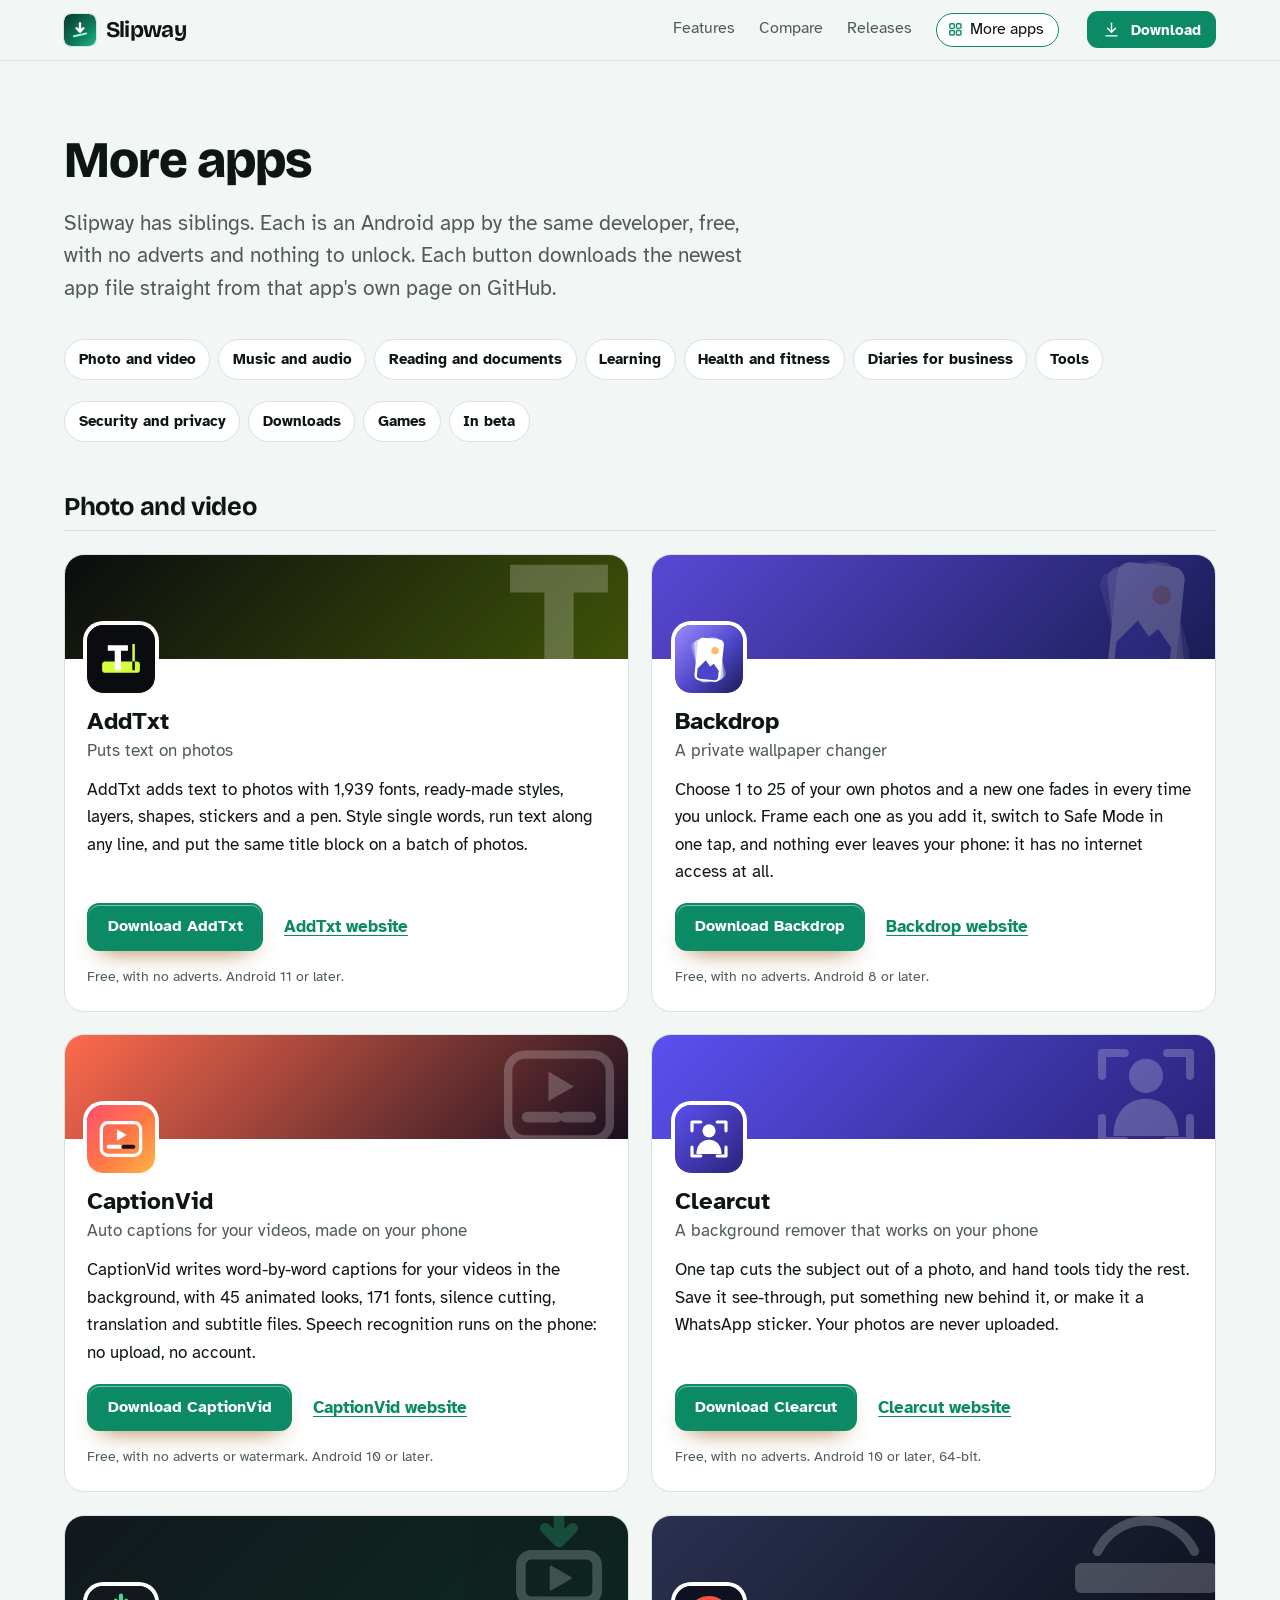
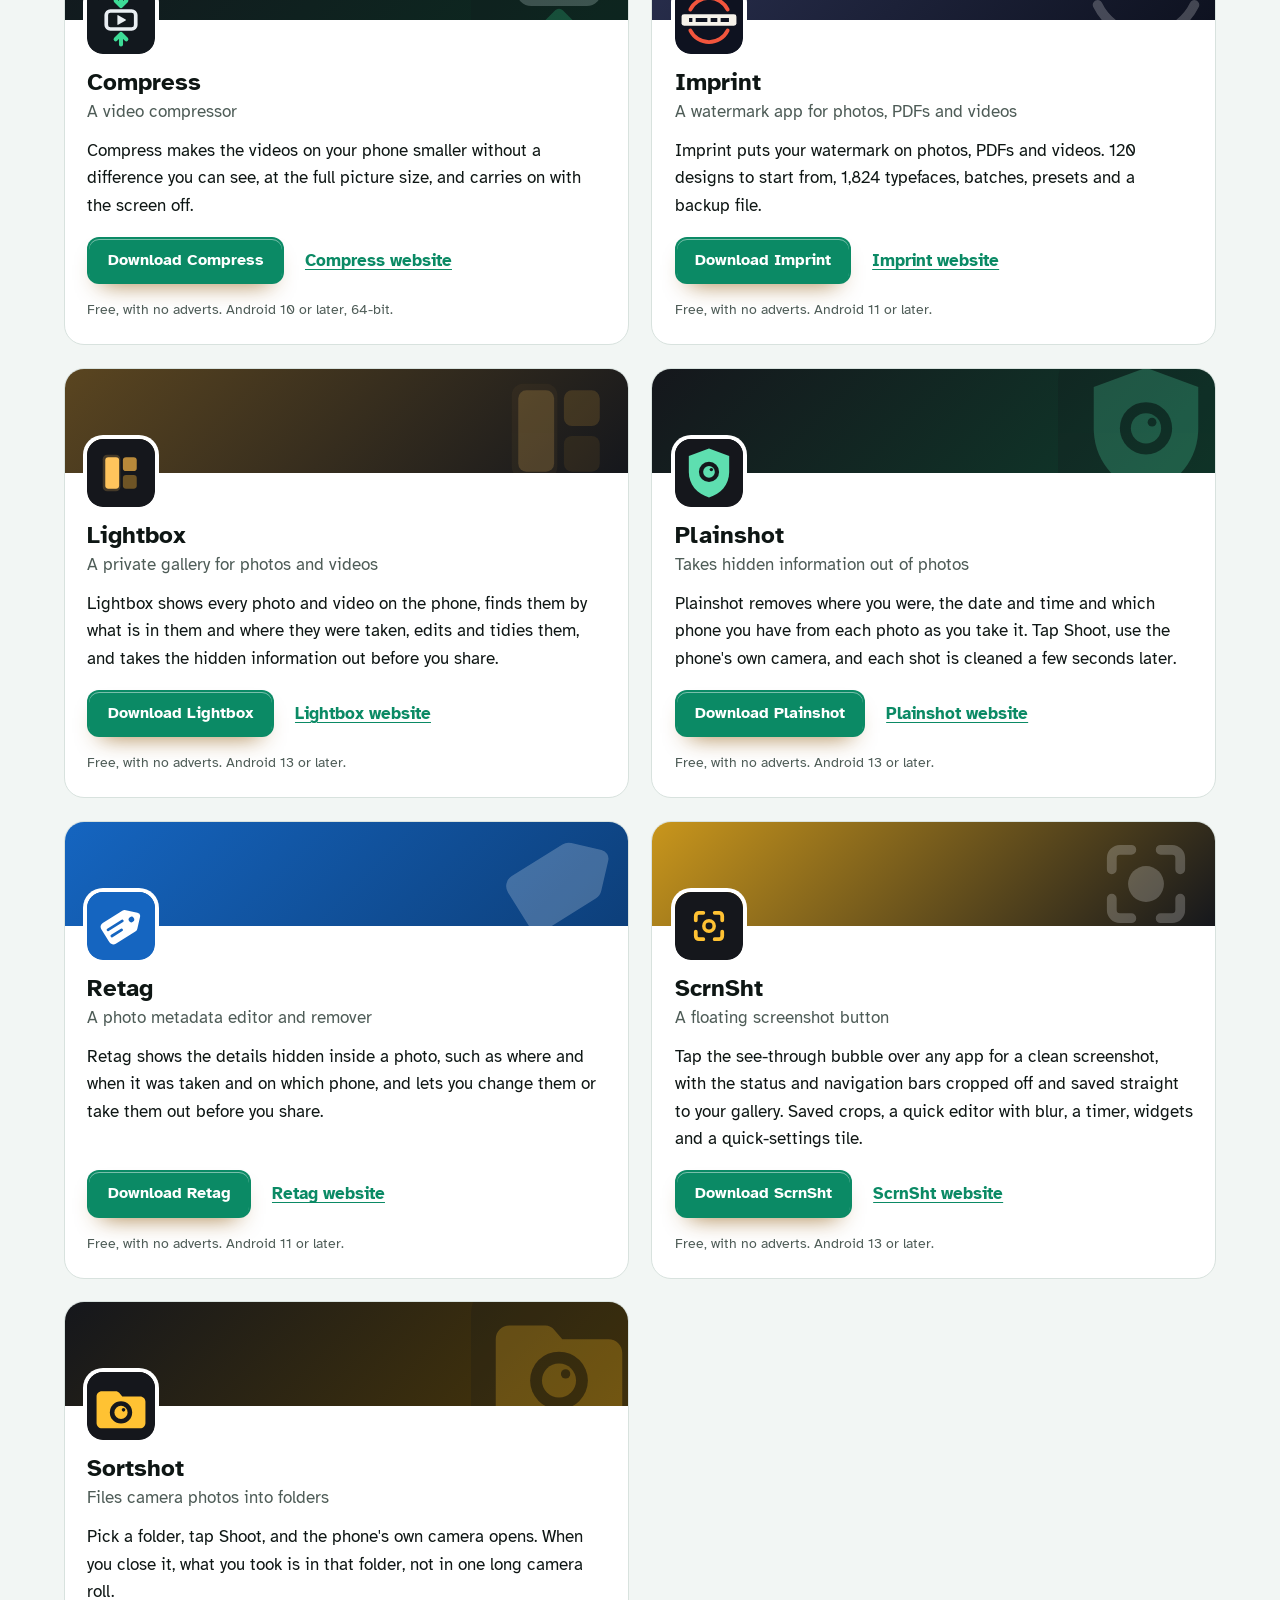
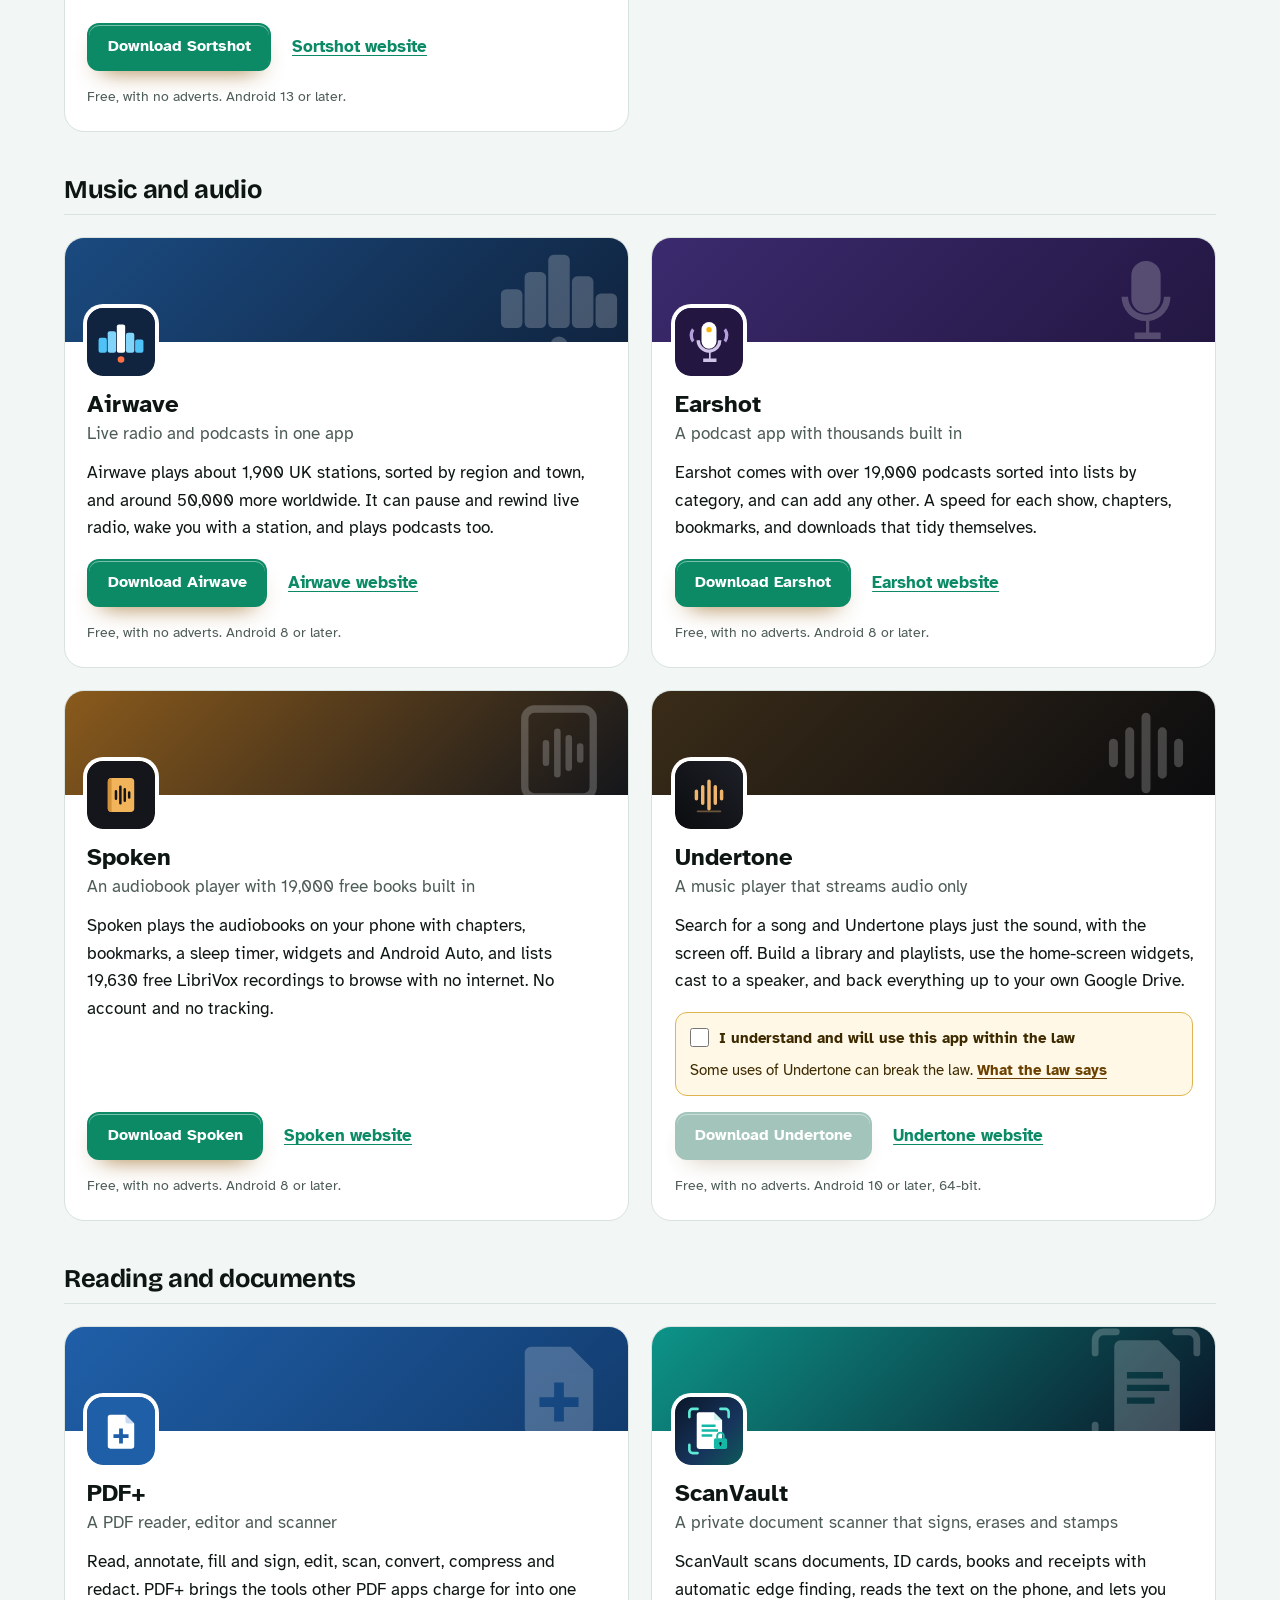
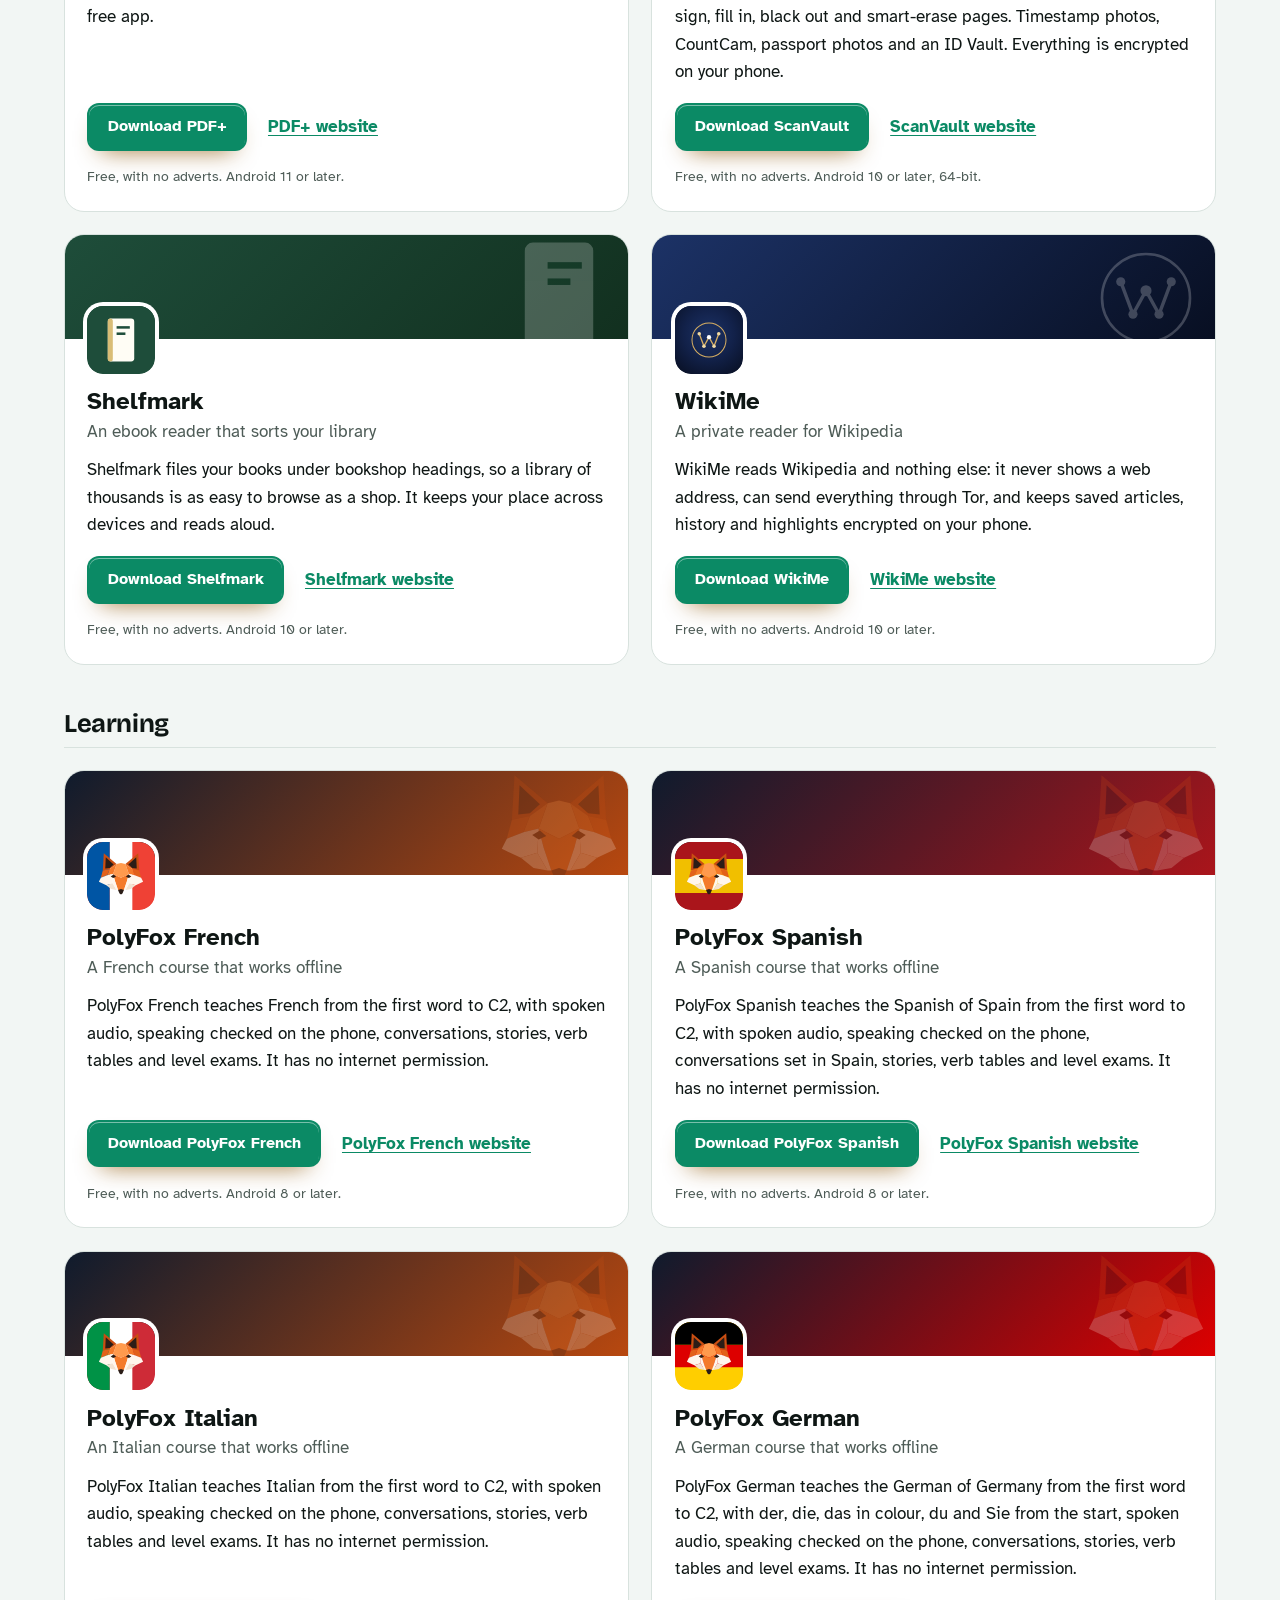
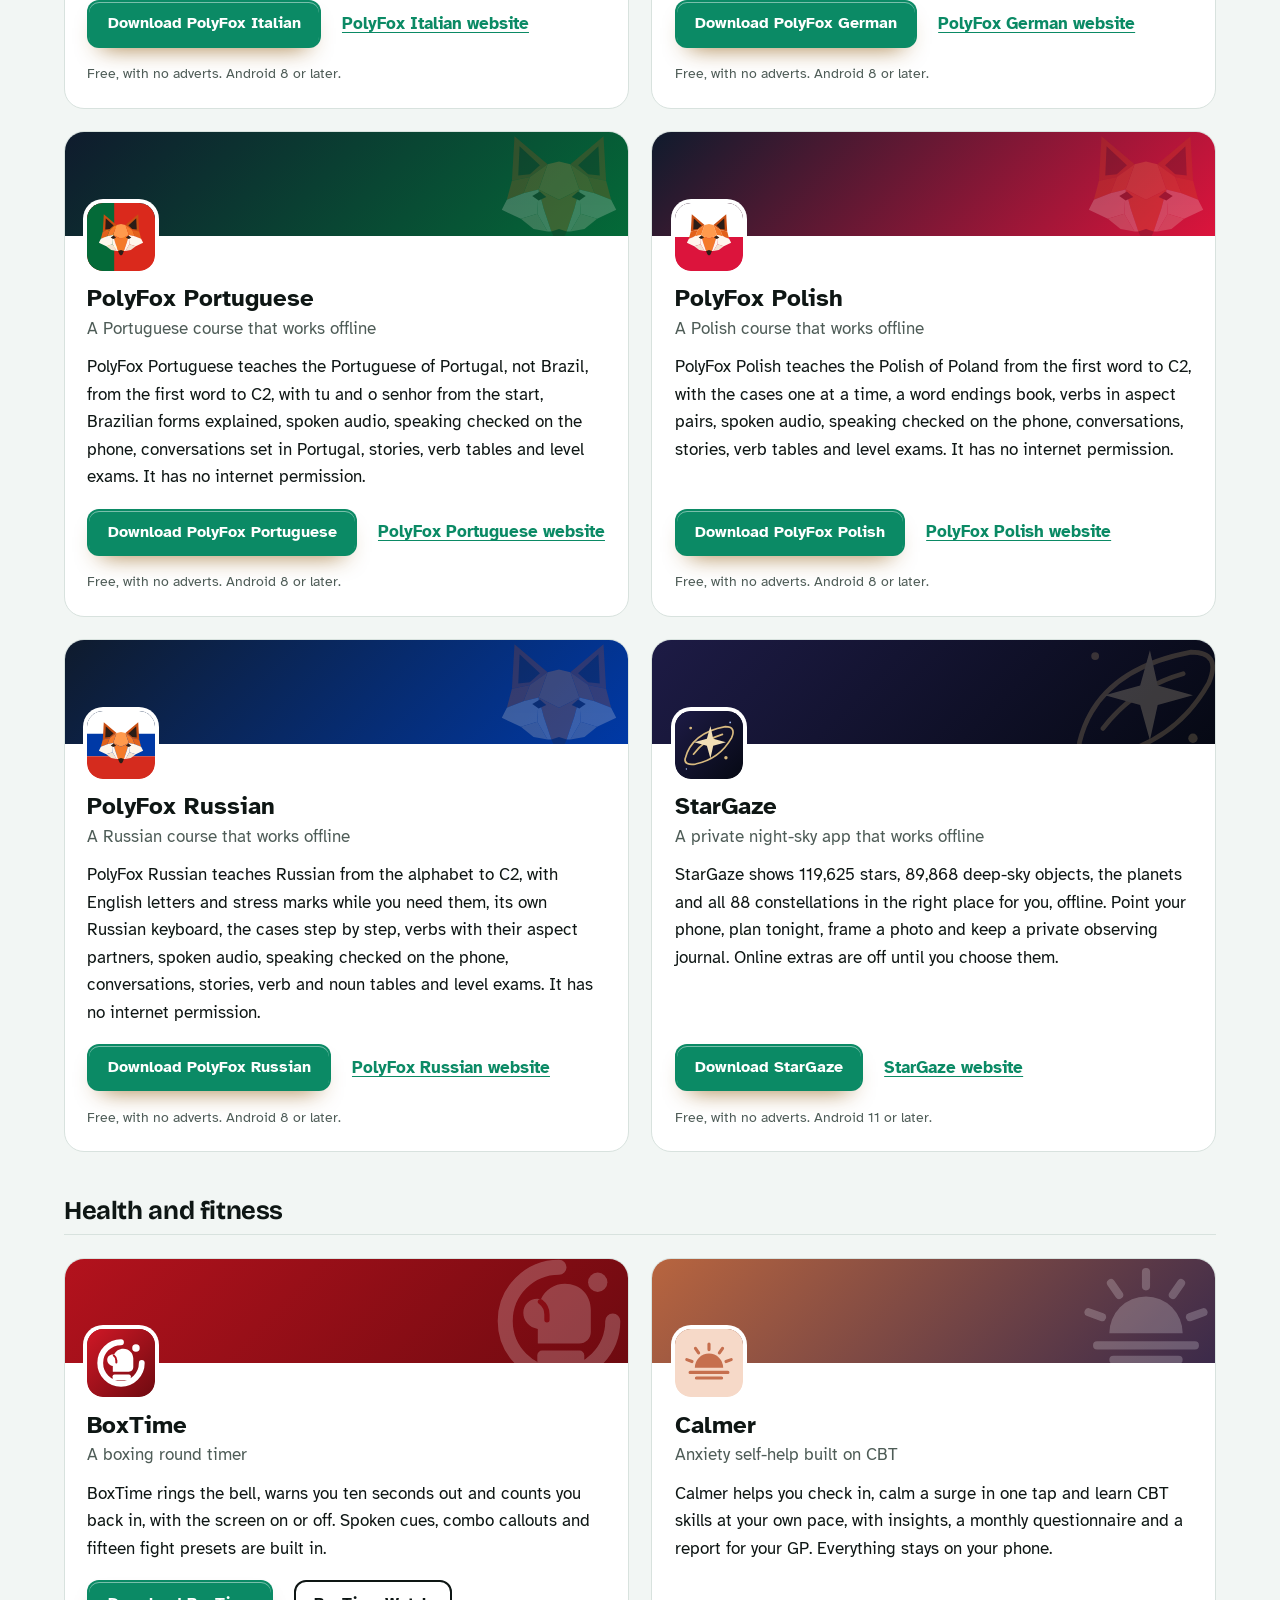
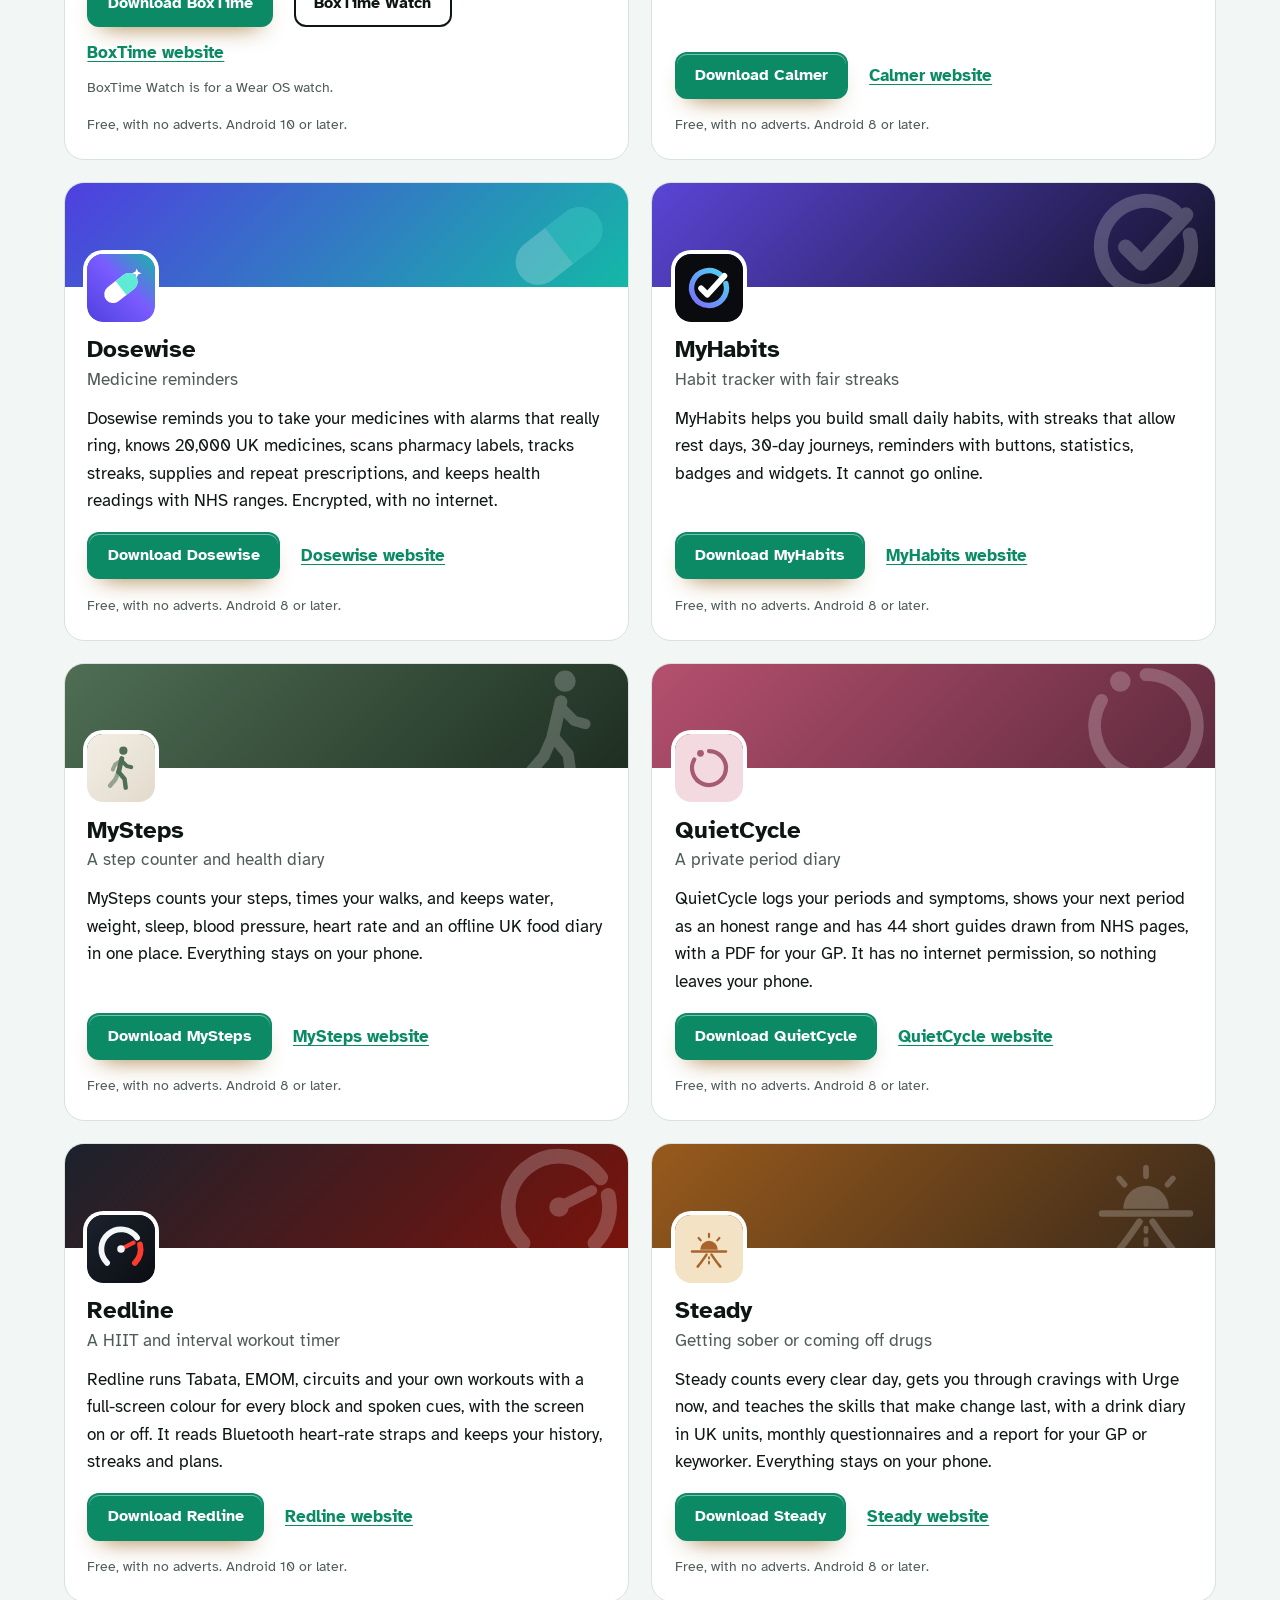
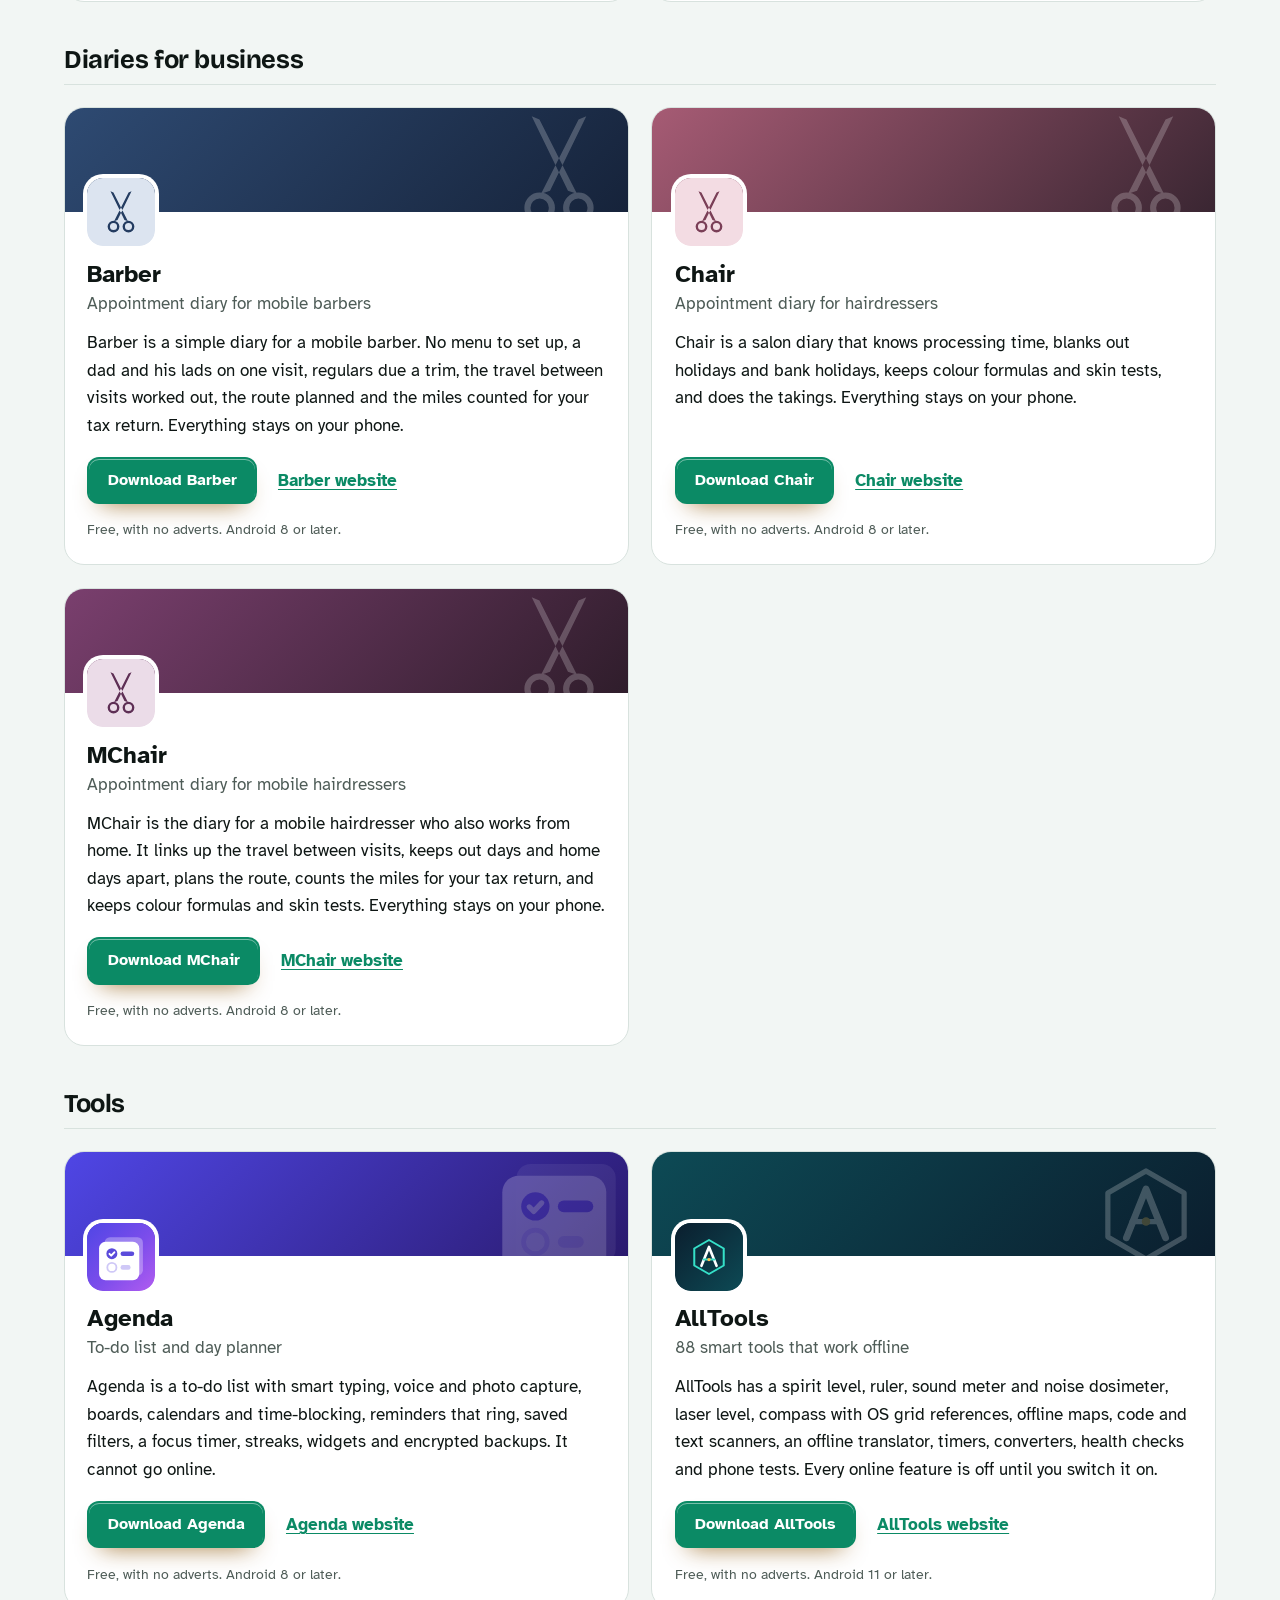
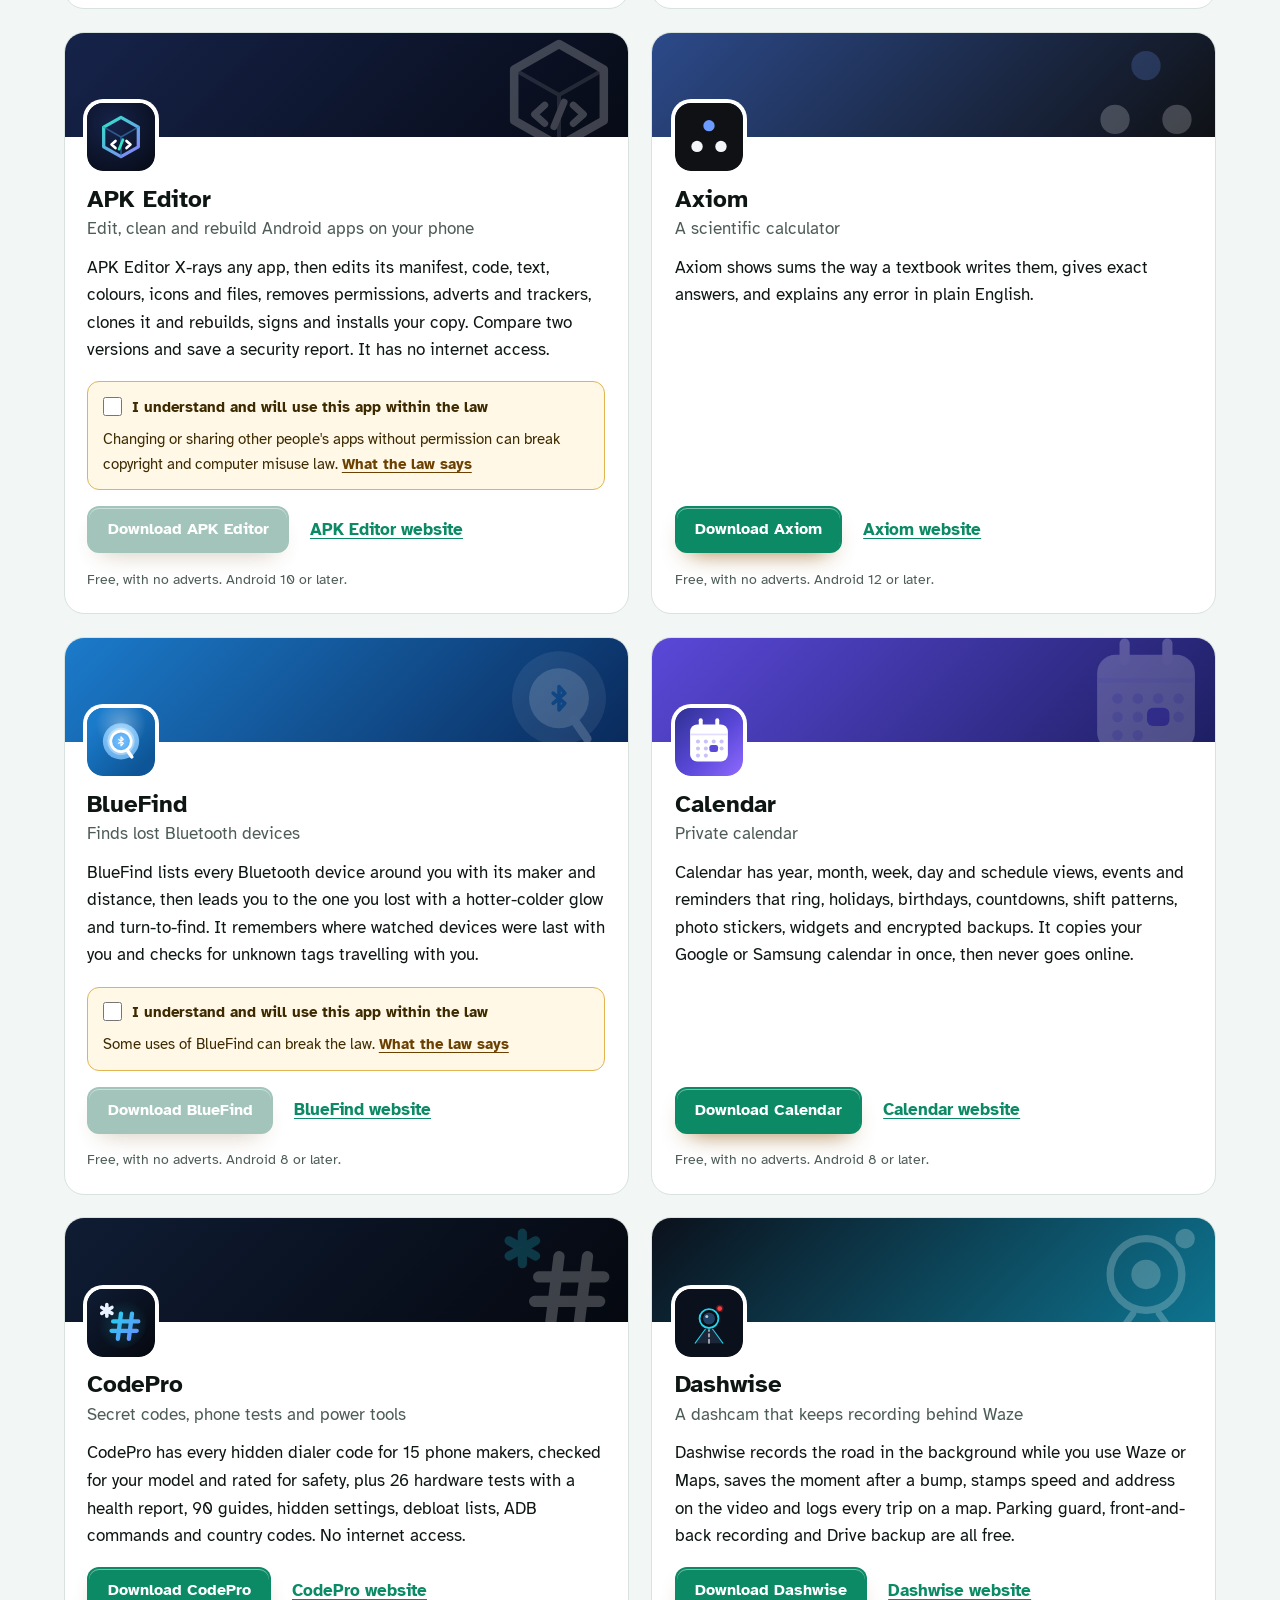
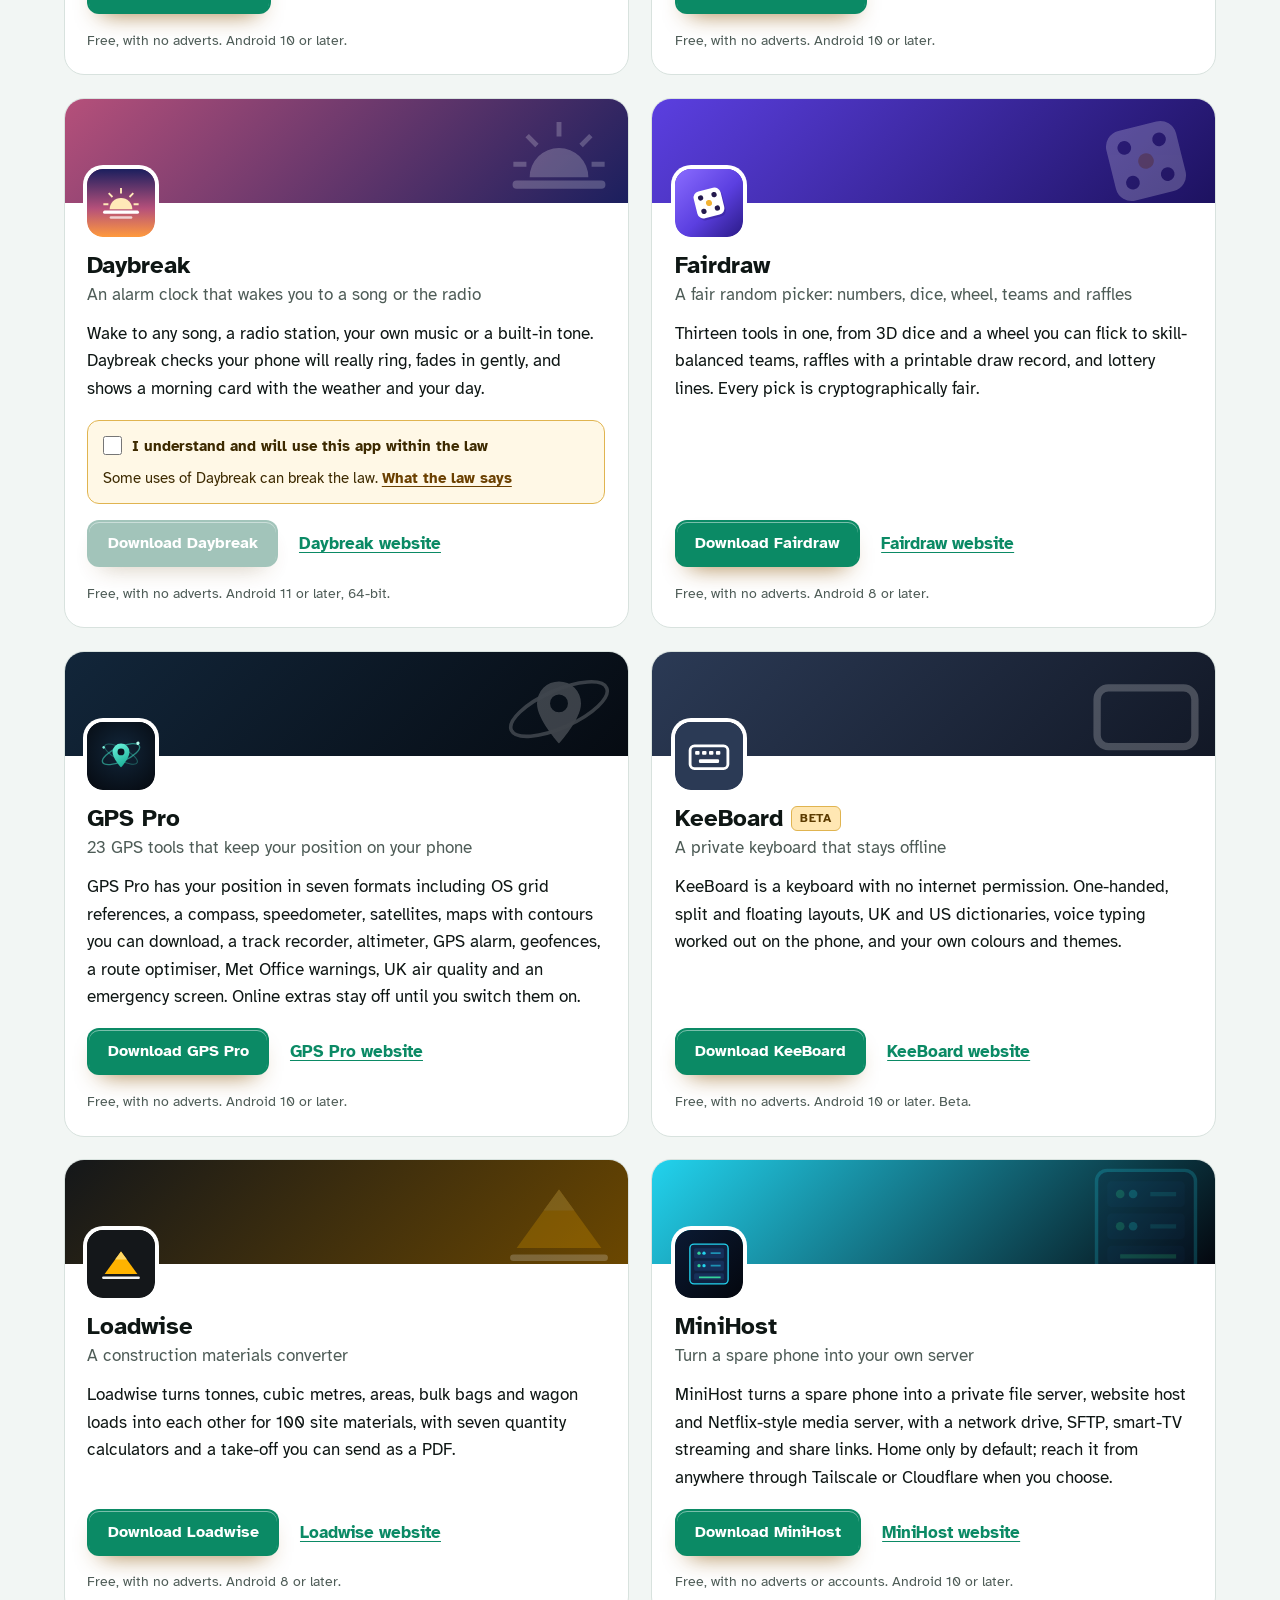
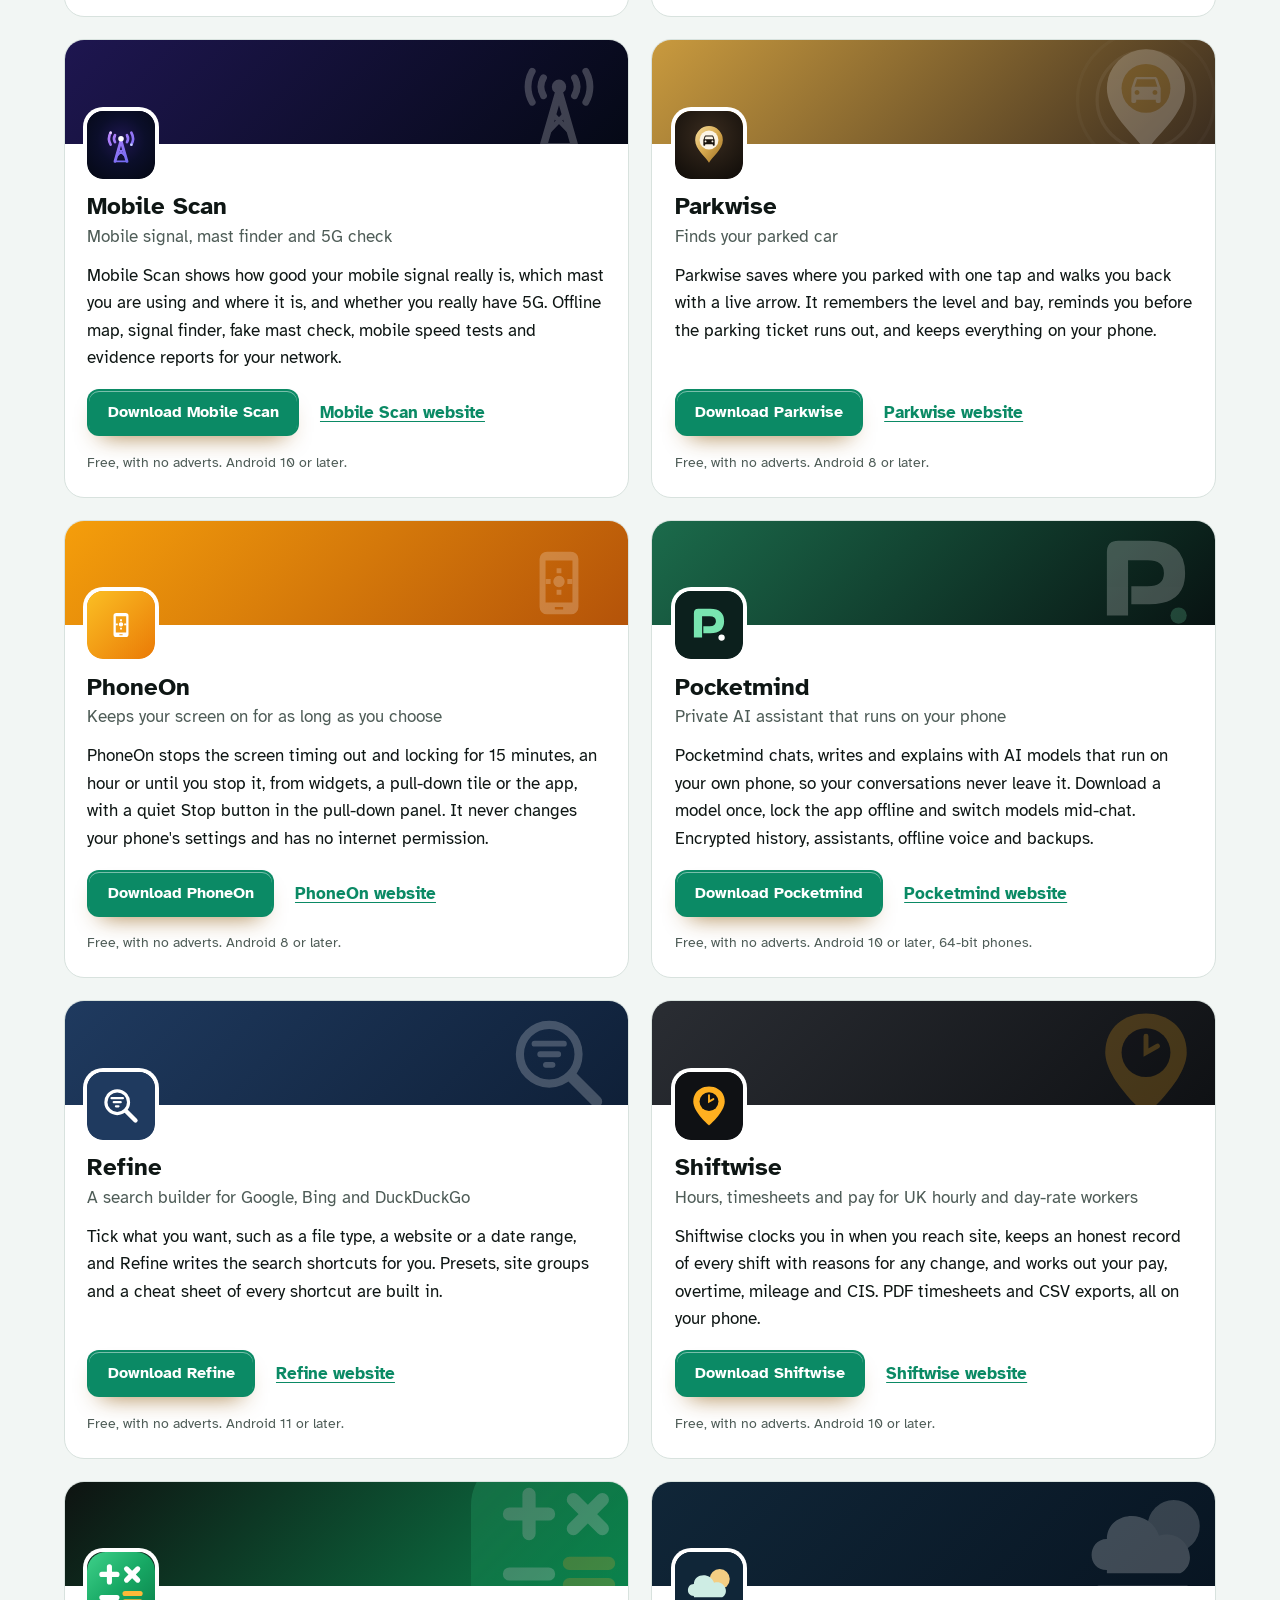
==== commit 2ec78258: "More apps: add APK Editor" ====
--- a/more-apps.html
+++ b/more-apps.html
@@ -4,7 +4,7 @@
 <meta charset="utf-8">
 <meta name="viewport" content="width=device-width, initial-scale=1">
 <title>More free Android apps from the maker of Slipway</title>
-<meta name="description" content="All 97 free Android apps from the maker of Slipway, in one list by category, each with its download and a link to its website.">
+<meta name="description" content="All 98 free Android apps from the maker of Slipway, in one list by category, each with its download and a link to its website.">
 <meta name="author" content="Jonathan Jackson">
 <link rel="canonical" href="https://customgpter.github.io/slipway/more-apps.html">
 <meta name="theme-color" content="#f2f6f4" media="(prefers-color-scheme: light)">
@@ -12,7 +12,7 @@
 <meta property="og:type" content="website">
 <meta property="og:site_name" content="Slipway">
 <meta property="og:title" content="More free Android apps from the maker of Slipway">
-<meta property="og:description" content="All 97 free Android apps from the maker of Slipway, in one list by category, each with its download and a link to its website.">
+<meta property="og:description" content="All 98 free Android apps from the maker of Slipway, in one list by category, each with its download and a link to its website.">
 <meta property="og:url" content="https://customgpter.github.io/slipway/more-apps.html">
 <meta property="og:image" content="https://customgpter.github.io/slipway/assets/og.png">
 <meta property="og:image:width" content="1200">
@@ -28,7 +28,7 @@
 <link rel="stylesheet" href="./assets/house.css?v=1">
 <link rel="stylesheet" href="./assets/apps-list.css?v=1">
 <script src="./assets/apps-list.js?v=1" defer></script>
-<script type="application/ld+json">{"@context":"https://schema.org","@type":"ItemList","name":"Apps from the maker of Slipway","url":"https://customgpter.github.io/slipway/more-apps.html","itemListElement":[{"@type":"ListItem","position":1,"name":"AddTxt","url":"https://customgpter.github.io/addtxt/"},{"@type":"ListItem","position":2,"name":"Backdrop","url":"https://customgpter.github.io/backdrop/"},{"@type":"ListItem","position":3,"name":"CaptionVid","url":"https://customgpter.github.io/captionvid/"},{"@type":"ListItem","position":4,"name":"Clearcut","url":"https://customgpter.github.io/clearcut/"},{"@type":"ListItem","position":5,"name":"Compress","url":"https://customgpter.github.io/compress/"},{"@type":"ListItem","position":6,"name":"Imprint","url":"https://customgpter.github.io/imprint/"},{"@type":"ListItem","position":7,"name":"Lightbox","url":"https://customgpter.github.io/lightbox/"},{"@type":"ListItem","position":8,"name":"Plainshot","url":"https://customgpter.github.io/plainshot/"},{"@type":"ListItem","position":9,"name":"Retag","url":"https://customgpter.github.io/retag/"},{"@type":"ListItem","position":10,"name":"ScrnSht","url":"https://customgpter.github.io/scrnsht/"},{"@type":"ListItem","position":11,"name":"Sortshot","url":"https://customgpter.github.io/sortshot/"},{"@type":"ListItem","position":12,"name":"Airwave","url":"https://customgpter.github.io/airwave/"},{"@type":"ListItem","position":13,"name":"Earshot","url":"https://customgpter.github.io/earshot/"},{"@type":"ListItem","position":14,"name":"Spoken","url":"https://customgpter.github.io/spoken/"},{"@type":"ListItem","position":15,"name":"Undertone","url":"https://customgpter.github.io/undertone/"},{"@type":"ListItem","position":16,"name":"PDF+","url":"https://customgpter.github.io/pdfplus/"},{"@type":"ListItem","position":17,"name":"ScanVault","url":"https://customgpter.github.io/scanvault/"},{"@type":"ListItem","position":18,"name":"Shelfmark","url":"https://customgpter.github.io/shelfmark/"},{"@type":"ListItem","position":19,"name":"WikiMe","url":"https://customgpter.github.io/wikime/"},{"@type":"ListItem","position":20,"name":"PolyFox French","url":"https://customgpter.github.io/polyfox/"},{"@type":"ListItem","position":21,"name":"PolyFox Spanish","url":"https://customgpter.github.io/polyfox-spanish/"},{"@type":"ListItem","position":22,"name":"PolyFox Italian","url":"https://customgpter.github.io/polyfox-italian/"},{"@type":"ListItem","position":23,"name":"PolyFox German","url":"https://customgpter.github.io/polyfox-german/"},{"@type":"ListItem","position":24,"name":"PolyFox Portuguese","url":"https://customgpter.github.io/polyfox-portuguese/"},{"@type":"ListItem","position":25,"name":"PolyFox Polish","url":"https://customgpter.github.io/polyfox-polish/"},{"@type":"ListItem","position":26,"name":"PolyFox Russian","url":"https://customgpter.github.io/polyfox-russian/"},{"@type":"ListItem","position":27,"name":"StarGaze","url":"https://customgpter.github.io/stargaze/"},{"@type":"ListItem","position":28,"name":"BoxTime","url":"https://customgpter.github.io/boxtime/"},{"@type":"ListItem","position":29,"name":"Calmer","url":"https://customgpter.github.io/calmer/"},{"@type":"ListItem","position":30,"name":"Dosewise","url":"https://customgpter.github.io/dosewise/"},{"@type":"ListItem","position":31,"name":"MyHabits","url":"https://customgpter.github.io/myhabits/"},{"@type":"ListItem","position":32,"name":"MySteps","url":"https://customgpter.github.io/mysteps/"},{"@type":"ListItem","position":33,"name":"QuietCycle","url":"https://customgpter.github.io/quietcycle/"},{"@type":"ListItem","position":34,"name":"Redline","url":"https://customgpter.github.io/redline/"},{"@type":"ListItem","position":35,"name":"Steady","url":"https://customgpter.github.io/steady/"},{"@type":"ListItem","position":36,"name":"Barber","url":"https://customgpter.github.io/barber/"},{"@type":"ListItem","position":37,"name":"Chair","url":"https://customgpter.github.io/chair/"},{"@type":"ListItem","position":38,"name":"MChair","url":"https://customgpter.github.io/mchair/"},{"@type":"ListItem","position":39,"name":"Agenda","url":"https://customgpter.github.io/agenda/"},{"@type":"ListItem","position":40,"name":"AllTools","url":"https://customgpter.github.io/alltools/"},{"@type":"ListItem","position":41,"name":"Axiom","url":"https://customgpter.github.io/axiom/"},{"@type":"ListItem","position":42,"name":"BlueFind","url":"https://customgpter.github.io/bluefind/"},{"@type":"ListItem","position":43,"name":"Calendar","url":"https://customgpter.github.io/calendar/"},{"@type":"ListItem","position":44,"name":"CodePro","url":"https://customgpter.github.io/codepro/"},{"@type":"ListItem","position":45,"name":"Dashwise","url":"https://customgpter.github.io/dashwise/"},{"@type":"ListItem","position":46,"name":"Daybreak","url":"https://customgpter.github.io/daybreak/"},{"@type":"ListItem","position":47,"name":"Fairdraw","url":"https://customgpter.github.io/fairdraw/"},{"@type":"ListItem","position":48,"name":"GPS Pro","url":"https://customgpter.github.io/gpspro/"},{"@type":"ListItem","position":49,"name":"KeeBoard","url":"https://customgpter.github.io/keeboard/"},{"@type":"ListItem","position":50,"name":"Loadwise","url":"https://customgpter.github.io/loadwise/"},{"@type":"ListItem","position":51,"name":"MiniHost","url":"https://customgpter.github.io/minihost/"},{"@type":"ListItem","position":52,"name":"Mobile Scan","url":"https://customgpter.github.io/mobilescan/"},{"@type":"ListItem","position":53,"name":"Parkwise","url":"https://customgpter.github.io/parkwise/"},{"@type":"ListItem","position":54,"name":"PhoneOn","url":"https://customgpter.github.io/phoneon/"},{"@type":"ListItem","position":55,"name":"Pocketmind","url":"https://customgpter.github.io/pocketmind/"},{"@type":"ListItem","position":56,"name":"Refine","url":"https://customgpter.github.io/refine/"},{"@type":"ListItem","position":57,"name":"Shiftwise","url":"https://customgpter.github.io/shiftwise/"},{"@type":"ListItem","position":58,"name":"SimpleCalc","url":"https://customgpter.github.io/simplecalc/"},{"@type":"ListItem","position":59,"name":"Skyline","url":"https://customgpter.github.io/skyline/"},{"@type":"ListItem","position":60,"name":"Slipway","url":"https://customgpter.github.io/slipway/"},{"@type":"ListItem","position":61,"name":"Tagger","url":"https://customgpter.github.io/tagger/"},{"@type":"ListItem","position":62,"name":"TotalClean","url":"https://customgpter.github.io/totalclean/"},{"@type":"ListItem","position":63,"name":"TVLink","url":"https://customgpter.github.io/tvlink/"},{"@type":"ListItem","position":64,"name":"Unbox","url":"https://customgpter.github.io/unbox/"},{"@type":"ListItem","position":65,"name":"WhatsKeep","url":"https://customgpter.github.io/whatskeep/"},{"@type":"ListItem","position":66,"name":"WiFi Scan","url":"https://customgpter.github.io/wifiscan/"},{"@type":"ListItem","position":67,"name":"Auditly","url":"https://customgpter.github.io/auditly/"},{"@type":"ListItem","position":68,"name":"Backchannel","url":"https://customgpter.github.io/backchannel/"},{"@type":"ListItem","position":69,"name":"ENotes","url":"https://customgpter.github.io/enotes/"},{"@type":"ListItem","position":70,"name":"FindMe","url":"https://customgpter.github.io/findme/"},{"@type":"ListItem","position":71,"name":"iLock","url":"https://customgpter.github.io/ilock/"},{"@type":"ListItem","position":72,"name":"ImSafe","url":"https://customgpter.github.io/imsafe/"},{"@type":"ListItem","position":73,"name":"IShred","url":"https://customgpter.github.io/ishred/"},{"@type":"ListItem","position":74,"name":"LockBox","url":"https://customgpter.github.io/lockbox/"},{"@type":"ListItem","position":75,"name":"PassVault","url":"https://customgpter.github.io/passvault/"},{"@type":"ListItem","position":76,"name":"SpyFind","url":"https://customgpter.github.io/spyfind/"},{"@type":"ListItem","position":77,"name":"TextWipe","url":"https://customgpter.github.io/textwipe/"},{"@type":"ListItem","position":78,"name":"Tracewire","url":"https://customgpter.github.io/tracewire/"},{"@type":"ListItem","position":79,"name":"Vigil","url":"https://customgpter.github.io/vigil/"},{"@type":"ListItem","position":80,"name":"Grab","url":"https://customgpter.github.io/grab/"},{"@type":"ListItem","position":81,"name":"Swarm","url":"https://customgpter.github.io/swarm/"},{"@type":"ListItem","position":82,"name":"Plane Games","url":"https://customgpter.github.io/plane-games/"},{"@type":"ListItem","position":83,"name":"Ninefold","url":"https://customgpter.github.io/ninefold/"},{"@type":"ListItem","position":84,"name":"Cubewise","url":"https://customgpter.github.io/cubewise/"},{"@type":"ListItem","position":85,"name":"Tilewise","url":"https://customgpter.github.io/tilewise/"},{"@type":"ListItem","position":86,"name":"Letterwise","url":"https://customgpter.github.io/letterwise/"},{"@type":"ListItem","position":87,"name":"Kingside","url":"https://customgpter.github.io/kingside/"},{"@type":"ListItem","position":88,"name":"Deckhand","url":"https://customgpter.github.io/deckhand/"},{"@type":"ListItem","position":89,"name":"SNESForge","url":"https://customgpter.github.io/snesforge/"},{"@type":"ListItem","position":90,"name":"Fame Boy","url":"https://customgpter.github.io/fameboy/"},{"@type":"ListItem","position":91,"name":"PSPPro","url":"https://customgpter.github.io/psppro/"},{"@type":"ListItem","position":92,"name":"MegaGen","url":"https://customgpter.github.io/megagen/"},{"@type":"ListItem","position":93,"name":"QVR","url":"https://customgpter.github.io/qvr/"},{"@type":"ListItem","position":94,"name":"QVR Watch","url":"https://customgpter.github.io/qvr-watch/"},{"@type":"ListItem","position":95,"name":"QVRLite","url":"https://customgpter.github.io/qvrlite/"},{"@type":"ListItem","position":96,"name":"Onionz","url":"https://customgpter.github.io/onionz/"},{"@type":"ListItem","position":97,"name":"OnionzWeb","url":"https://customgpter.github.io/onionzweb/"}]}</script>
+<script type="application/ld+json">{"@context":"https://schema.org","@type":"ItemList","name":"Apps from the maker of Slipway","url":"https://customgpter.github.io/slipway/more-apps.html","itemListElement":[{"@type":"ListItem","position":1,"name":"AddTxt","url":"https://customgpter.github.io/addtxt/"},{"@type":"ListItem","position":2,"name":"Backdrop","url":"https://customgpter.github.io/backdrop/"},{"@type":"ListItem","position":3,"name":"CaptionVid","url":"https://customgpter.github.io/captionvid/"},{"@type":"ListItem","position":4,"name":"Clearcut","url":"https://customgpter.github.io/clearcut/"},{"@type":"ListItem","position":5,"name":"Compress","url":"https://customgpter.github.io/compress/"},{"@type":"ListItem","position":6,"name":"Imprint","url":"https://customgpter.github.io/imprint/"},{"@type":"ListItem","position":7,"name":"Lightbox","url":"https://customgpter.github.io/lightbox/"},{"@type":"ListItem","position":8,"name":"Plainshot","url":"https://customgpter.github.io/plainshot/"},{"@type":"ListItem","position":9,"name":"Retag","url":"https://customgpter.github.io/retag/"},{"@type":"ListItem","position":10,"name":"ScrnSht","url":"https://customgpter.github.io/scrnsht/"},{"@type":"ListItem","position":11,"name":"Sortshot","url":"https://customgpter.github.io/sortshot/"},{"@type":"ListItem","position":12,"name":"Airwave","url":"https://customgpter.github.io/airwave/"},{"@type":"ListItem","position":13,"name":"Earshot","url":"https://customgpter.github.io/earshot/"},{"@type":"ListItem","position":14,"name":"Spoken","url":"https://customgpter.github.io/spoken/"},{"@type":"ListItem","position":15,"name":"Undertone","url":"https://customgpter.github.io/undertone/"},{"@type":"ListItem","position":16,"name":"PDF+","url":"https://customgpter.github.io/pdfplus/"},{"@type":"ListItem","position":17,"name":"ScanVault","url":"https://customgpter.github.io/scanvault/"},{"@type":"ListItem","position":18,"name":"Shelfmark","url":"https://customgpter.github.io/shelfmark/"},{"@type":"ListItem","position":19,"name":"WikiMe","url":"https://customgpter.github.io/wikime/"},{"@type":"ListItem","position":20,"name":"PolyFox French","url":"https://customgpter.github.io/polyfox/"},{"@type":"ListItem","position":21,"name":"PolyFox Spanish","url":"https://customgpter.github.io/polyfox-spanish/"},{"@type":"ListItem","position":22,"name":"PolyFox Italian","url":"https://customgpter.github.io/polyfox-italian/"},{"@type":"ListItem","position":23,"name":"PolyFox German","url":"https://customgpter.github.io/polyfox-german/"},{"@type":"ListItem","position":24,"name":"PolyFox Portuguese","url":"https://customgpter.github.io/polyfox-portuguese/"},{"@type":"ListItem","position":25,"name":"PolyFox Polish","url":"https://customgpter.github.io/polyfox-polish/"},{"@type":"ListItem","position":26,"name":"PolyFox Russian","url":"https://customgpter.github.io/polyfox-russian/"},{"@type":"ListItem","position":27,"name":"StarGaze","url":"https://customgpter.github.io/stargaze/"},{"@type":"ListItem","position":28,"name":"BoxTime","url":"https://customgpter.github.io/boxtime/"},{"@type":"ListItem","position":29,"name":"Calmer","url":"https://customgpter.github.io/calmer/"},{"@type":"ListItem","position":30,"name":"Dosewise","url":"https://customgpter.github.io/dosewise/"},{"@type":"ListItem","position":31,"name":"MyHabits","url":"https://customgpter.github.io/myhabits/"},{"@type":"ListItem","position":32,"name":"MySteps","url":"https://customgpter.github.io/mysteps/"},{"@type":"ListItem","position":33,"name":"QuietCycle","url":"https://customgpter.github.io/quietcycle/"},{"@type":"ListItem","position":34,"name":"Redline","url":"https://customgpter.github.io/redline/"},{"@type":"ListItem","position":35,"name":"Steady","url":"https://customgpter.github.io/steady/"},{"@type":"ListItem","position":36,"name":"Barber","url":"https://customgpter.github.io/barber/"},{"@type":"ListItem","position":37,"name":"Chair","url":"https://customgpter.github.io/chair/"},{"@type":"ListItem","position":38,"name":"MChair","url":"https://customgpter.github.io/mchair/"},{"@type":"ListItem","position":39,"name":"Agenda","url":"https://customgpter.github.io/agenda/"},{"@type":"ListItem","position":40,"name":"AllTools","url":"https://customgpter.github.io/alltools/"},{"@type":"ListItem","position":41,"name":"APK Editor","url":"https://customgpter.github.io/apkeditor/"},{"@type":"ListItem","position":42,"name":"Axiom","url":"https://customgpter.github.io/axiom/"},{"@type":"ListItem","position":43,"name":"BlueFind","url":"https://customgpter.github.io/bluefind/"},{"@type":"ListItem","position":44,"name":"Calendar","url":"https://customgpter.github.io/calendar/"},{"@type":"ListItem","position":45,"name":"CodePro","url":"https://customgpter.github.io/codepro/"},{"@type":"ListItem","position":46,"name":"Dashwise","url":"https://customgpter.github.io/dashwise/"},{"@type":"ListItem","position":47,"name":"Daybreak","url":"https://customgpter.github.io/daybreak/"},{"@type":"ListItem","position":48,"name":"Fairdraw","url":"https://customgpter.github.io/fairdraw/"},{"@type":"ListItem","position":49,"name":"GPS Pro","url":"https://customgpter.github.io/gpspro/"},{"@type":"ListItem","position":50,"name":"KeeBoard","url":"https://customgpter.github.io/keeboard/"},{"@type":"ListItem","position":51,"name":"Loadwise","url":"https://customgpter.github.io/loadwise/"},{"@type":"ListItem","position":52,"name":"MiniHost","url":"https://customgpter.github.io/minihost/"},{"@type":"ListItem","position":53,"name":"Mobile Scan","url":"https://customgpter.github.io/mobilescan/"},{"@type":"ListItem","position":54,"name":"Parkwise","url":"https://customgpter.github.io/parkwise/"},{"@type":"ListItem","position":55,"name":"PhoneOn","url":"https://customgpter.github.io/phoneon/"},{"@type":"ListItem","position":56,"name":"Pocketmind","url":"https://customgpter.github.io/pocketmind/"},{"@type":"ListItem","position":57,"name":"Refine","url":"https://customgpter.github.io/refine/"},{"@type":"ListItem","position":58,"name":"Shiftwise","url":"https://customgpter.github.io/shiftwise/"},{"@type":"ListItem","position":59,"name":"SimpleCalc","url":"https://customgpter.github.io/simplecalc/"},{"@type":"ListItem","position":60,"name":"Skyline","url":"https://customgpter.github.io/skyline/"},{"@type":"ListItem","position":61,"name":"Slipway","url":"https://customgpter.github.io/slipway/"},{"@type":"ListItem","position":62,"name":"Tagger","url":"https://customgpter.github.io/tagger/"},{"@type":"ListItem","position":63,"name":"TotalClean","url":"https://customgpter.github.io/totalclean/"},{"@type":"ListItem","position":64,"name":"TVLink","url":"https://customgpter.github.io/tvlink/"},{"@type":"ListItem","position":65,"name":"Unbox","url":"https://customgpter.github.io/unbox/"},{"@type":"ListItem","position":66,"name":"WhatsKeep","url":"https://customgpter.github.io/whatskeep/"},{"@type":"ListItem","position":67,"name":"WiFi Scan","url":"https://customgpter.github.io/wifiscan/"},{"@type":"ListItem","position":68,"name":"Auditly","url":"https://customgpter.github.io/auditly/"},{"@type":"ListItem","position":69,"name":"Backchannel","url":"https://customgpter.github.io/backchannel/"},{"@type":"ListItem","position":70,"name":"ENotes","url":"https://customgpter.github.io/enotes/"},{"@type":"ListItem","position":71,"name":"FindMe","url":"https://customgpter.github.io/findme/"},{"@type":"ListItem","position":72,"name":"iLock","url":"https://customgpter.github.io/ilock/"},{"@type":"ListItem","position":73,"name":"ImSafe","url":"https://customgpter.github.io/imsafe/"},{"@type":"ListItem","position":74,"name":"IShred","url":"https://customgpter.github.io/ishred/"},{"@type":"ListItem","position":75,"name":"LockBox","url":"https://customgpter.github.io/lockbox/"},{"@type":"ListItem","position":76,"name":"PassVault","url":"https://customgpter.github.io/passvault/"},{"@type":"ListItem","position":77,"name":"SpyFind","url":"https://customgpter.github.io/spyfind/"},{"@type":"ListItem","position":78,"name":"TextWipe","url":"https://customgpter.github.io/textwipe/"},{"@type":"ListItem","position":79,"name":"Tracewire","url":"https://customgpter.github.io/tracewire/"},{"@type":"ListItem","position":80,"name":"Vigil","url":"https://customgpter.github.io/vigil/"},{"@type":"ListItem","position":81,"name":"Grab","url":"https://customgpter.github.io/grab/"},{"@type":"ListItem","position":82,"name":"Swarm","url":"https://customgpter.github.io/swarm/"},{"@type":"ListItem","position":83,"name":"Plane Games","url":"https://customgpter.github.io/plane-games/"},{"@type":"ListItem","position":84,"name":"Ninefold","url":"https://customgpter.github.io/ninefold/"},{"@type":"ListItem","position":85,"name":"Cubewise","url":"https://customgpter.github.io/cubewise/"},{"@type":"ListItem","position":86,"name":"Tilewise","url":"https://customgpter.github.io/tilewise/"},{"@type":"ListItem","position":87,"name":"Letterwise","url":"https://customgpter.github.io/letterwise/"},{"@type":"ListItem","position":88,"name":"Kingside","url":"https://customgpter.github.io/kingside/"},{"@type":"ListItem","position":89,"name":"Deckhand","url":"https://customgpter.github.io/deckhand/"},{"@type":"ListItem","position":90,"name":"SNESForge","url":"https://customgpter.github.io/snesforge/"},{"@type":"ListItem","position":91,"name":"Fame Boy","url":"https://customgpter.github.io/fameboy/"},{"@type":"ListItem","position":92,"name":"PSPPro","url":"https://customgpter.github.io/psppro/"},{"@type":"ListItem","position":93,"name":"MegaGen","url":"https://customgpter.github.io/megagen/"},{"@type":"ListItem","position":94,"name":"QVR","url":"https://customgpter.github.io/qvr/"},{"@type":"ListItem","position":95,"name":"QVR Watch","url":"https://customgpter.github.io/qvr-watch/"},{"@type":"ListItem","position":96,"name":"QVRLite","url":"https://customgpter.github.io/qvrlite/"},{"@type":"ListItem","position":97,"name":"Onionz","url":"https://customgpter.github.io/onionz/"},{"@type":"ListItem","position":98,"name":"OnionzWeb","url":"https://customgpter.github.io/onionzweb/"}]}</script>
 </head>
 <body>
 <a class="skip" href="#main">Skip to content</a>
@@ -93,7 +93,7 @@
 <li class="mapp" style="--b:#7a3f6e;--b2:#2f1d2b"><div class="mapp-cover" aria-hidden="true"><svg viewBox="0 0 108 108"><g transform="translate(54 54) scale(1.25) translate(-54 -52)"><path fill="#fff" fill-rule="evenodd" d="M37 70.5a7.5 7.5 0 1 0 15 0a7.5 7.5 0 1 0-15 0zM40 70.5a4.5 4.5 0 1 0 9 0a4.5 4.5 0 1 0-9 0zM56 70.5a7.5 7.5 0 1 0 15 0a7.5 7.5 0 1 0-15 0zM59 70.5a4.5 4.5 0 1 0 9 0a4.5 4.5 0 1 0-9 0z"/><path fill="#fff" d="M45.2 63.6 49.6 62.2 67.4 25.6 63.6 27.2zM62.8 63.6 58.4 62.2 40.6 25.6 44.4 27.2z"/><circle cx="54" cy="49.8" r="1.8" fill="none"/></g></svg></div><div class="mapp-body"><svg class="mapp-icon" viewBox="0 0 108 108" aria-hidden="true"><rect width="108" height="108" rx="24" fill="#EBDCE8"/><g transform="translate(54 54) scale(1.25) translate(-54 -52)"><path fill="#5E2F55" fill-rule="evenodd" d="M37 70.5a7.5 7.5 0 1 0 15 0a7.5 7.5 0 1 0-15 0zM40 70.5a4.5 4.5 0 1 0 9 0a4.5 4.5 0 1 0-9 0zM56 70.5a7.5 7.5 0 1 0 15 0a7.5 7.5 0 1 0-15 0zM59 70.5a4.5 4.5 0 1 0 9 0a4.5 4.5 0 1 0-9 0z"/><path fill="#5E2F55" d="M45.2 63.6 49.6 62.2 67.4 25.6 63.6 27.2zM62.8 63.6 58.4 62.2 40.6 25.6 44.4 27.2z"/><circle cx="54" cy="49.8" r="1.8" fill="#EBDCE8"/></g></svg><h3>MChair</h3><p class="mapp-kind">Appointment diary for mobile hairdressers</p><p class="mapp-say">MChair is the diary for a mobile hairdresser who also works from home. It links up the travel between visits, keeps out days and home days apart, plans the route, counts the miles for your tax return, and keeps colour formulas and skin tests. Everything stays on your phone.</p><p class="mapp-go"><a class="button" href="https://github.com/CustomGPTer/mchair/releases/latest/download/MChair.apk">Download MChair</a><a class="mapp-site" href="https://customgpter.github.io/mchair/">MChair website</a></p><p class="mapp-needs">Free, with no adverts. Android 8 or later.</p></div></li></ul></div>
 <div class="mapps-group" role="group" aria-labelledby="apps-tools"><h2 class="mapps-cat" id="apps-tools">Tools</h2>
 <ul class="mapps"><li class="mapp" style="--b:#4f46e5;--b2:#2a1a6e"><div class="mapp-cover" aria-hidden="true"><svg viewBox="0 0 108 108"><g transform="translate(54 56) scale(1.45) translate(-52 -56)"><rect x="34" y="33" width="42" height="42" rx="6" fill="#fff" fill-opacity=".3"/><rect x="28" y="38" width="44" height="42" rx="7" fill="#fff" fill-opacity=".95"/><circle cx="42" cy="51" r="6" fill="#5b4bdb"/><path d="M39.4 51.2l1.9 1.9 3.4-3.6" stroke="#fff" stroke-width="2.2" fill="none" stroke-linecap="round" stroke-linejoin="round"/><rect x="51.5" y="48.5" width="15" height="5" rx="2.5" fill="#5b4bdb"/><circle cx="42" cy="66" r="5" fill="none" stroke="#cfc8f7" stroke-width="2"/><rect x="51.5" y="63.5" width="11" height="5" rx="2.5" fill="#cfc8f7"/></g></svg></div><div class="mapp-body"><svg class="mapp-icon" viewBox="0 0 108 108" aria-hidden="true"><defs><linearGradient id="i-agenda-agi" x1="0" y1="0" x2="1" y2="1"><stop offset="0" stop-color="#4f46e5"/><stop offset=".55" stop-color="#7c4deb"/><stop offset="1" stop-color="#b15cf0"/></linearGradient></defs><rect width="108" height="108" rx="24" fill="url(#i-agenda-agi)"/><g transform="translate(54 56) scale(1.45) translate(-52 -56)"><rect x="34" y="33" width="42" height="42" rx="6" fill="#fff" fill-opacity=".3"/><rect x="28" y="38" width="44" height="42" rx="7" fill="#fff"/><circle cx="42" cy="51" r="6" fill="#5b4bdb"/><path d="M39.4 51.2l1.9 1.9 3.4-3.6" stroke="#fff" stroke-width="2.2" fill="none" stroke-linecap="round" stroke-linejoin="round"/><rect x="51.5" y="48.5" width="15" height="5" rx="2.5" fill="#5b4bdb"/><circle cx="42" cy="66" r="5" fill="none" stroke="#cfc8f7" stroke-width="2"/><rect x="51.5" y="63.5" width="11" height="5" rx="2.5" fill="#cfc8f7"/></g></svg><h3>Agenda</h3><p class="mapp-kind">To-do list and day planner</p><p class="mapp-say">Agenda is a to-do list with smart typing, voice and photo capture, boards, calendars and time-blocking, reminders that ring, saved filters, a focus timer, streaks, widgets and encrypted backups. It cannot go online.</p><p class="mapp-go"><a class="button" href="https://github.com/CustomGPTer/agenda/releases/latest/download/Agenda.apk">Download Agenda</a><a class="mapp-site" href="https://customgpter.github.io/agenda/">Agenda website</a></p><p class="mapp-needs">Free, with no adverts. Android 8 or later.</p></div></li>
-<li class="mapp" style="--b:#0d4a55;--b2:#0b1e2e"><div class="mapp-cover" aria-hidden="true"><svg viewBox="0 0 108 108"><path d="M54 27L77.4 40.5L77.4 67.5L54 81L30.6 67.5L30.6 40.5Z" stroke="#fff" stroke-width="3.2" stroke-linejoin="round" fill="none"/><path d="M42 68L54 38L66 68" stroke="#fff" stroke-width="4.2" stroke-linecap="round" stroke-linejoin="round" fill="none"/><path d="M45.5 58L62.5 58" stroke="#fff" stroke-width="3.2" stroke-linecap="round"/><circle cx="54" cy="58" r="2.6" fill="#ffc24b"/></svg></div><div class="mapp-body"><svg class="mapp-icon" viewBox="0 0 108 108" aria-hidden="true"><defs><linearGradient id="i-alltools-atbg" x1="0" y1="0" x2="1" y2="1"><stop offset="0" stop-color="#0b1e2e"/><stop offset="1" stop-color="#0d4a55"/></linearGradient></defs><rect width="108" height="108" rx="24" fill="url(#i-alltools-atbg)"/><path d="M54 27L77.4 40.5L77.4 67.5L54 81L30.6 67.5L30.6 40.5Z" stroke="#35e0c8" stroke-width="3.2" stroke-linejoin="round" fill="none"/><path d="M42 68L54 38L66 68" stroke="#fff" stroke-width="4.2" stroke-linecap="round" stroke-linejoin="round" fill="none"/><path d="M45.5 58L62.5 58" stroke="#35e0c8" stroke-width="3.2" stroke-linecap="round"/><circle cx="54" cy="58" r="2.6" fill="#ffc24b"/></svg><h3>AllTools</h3><p class="mapp-kind">88 smart tools that work offline</p><p class="mapp-say">AllTools has a spirit level, ruler, sound meter and noise dosimeter, laser level, compass with OS grid references, offline maps, code and text scanners, an offline translator, timers, converters, health checks and phone tests. Every online feature is off until you switch it on.</p><p class="mapp-go"><a class="button" href="https://github.com/CustomGPTer/alltools/releases/latest/download/AllTools.apk">Download AllTools</a><a class="mapp-site" href="https://customgpter.github.io/alltools/">AllTools website</a></p><p class="mapp-needs">Free, with no adverts. Android 11 or later.</p></div></li><li class="mapp" style="--b:#2c4a8a;--b2:#0f1115"><div class="mapp-cover" aria-hidden="true"><svg viewBox="0 0 108 108"><circle cx="54" cy="36" r="9" fill="#6c9bff"/><circle cx="35" cy="69" r="9" fill="#f3f5f8"/><circle cx="73" cy="69" r="9" fill="#f3f5f8"/></svg></div><div class="mapp-body"><svg class="mapp-icon" viewBox="0 0 108 108" aria-hidden="true"><rect width="108" height="108" rx="24" fill="#0f1115"/><circle cx="54" cy="36" r="9" fill="#6c9bff"/><circle cx="35" cy="69" r="9" fill="#f3f5f8"/><circle cx="73" cy="69" r="9" fill="#f3f5f8"/></svg><h3>Axiom</h3><p class="mapp-kind">A scientific calculator</p><p class="mapp-say">Axiom shows sums the way a textbook writes them, gives exact answers, and explains any error in plain English.</p><p class="mapp-go"><a class="button" href="https://github.com/CustomGPTer/axiom/releases/latest/download/Axiom.apk">Download Axiom</a><a class="mapp-site" href="https://customgpter.github.io/axiom/">Axiom website</a></p><p class="mapp-needs">Free, with no adverts. Android 12 or later.</p></div></li>
+<li class="mapp" style="--b:#0d4a55;--b2:#0b1e2e"><div class="mapp-cover" aria-hidden="true"><svg viewBox="0 0 108 108"><path d="M54 27L77.4 40.5L77.4 67.5L54 81L30.6 67.5L30.6 40.5Z" stroke="#fff" stroke-width="3.2" stroke-linejoin="round" fill="none"/><path d="M42 68L54 38L66 68" stroke="#fff" stroke-width="4.2" stroke-linecap="round" stroke-linejoin="round" fill="none"/><path d="M45.5 58L62.5 58" stroke="#fff" stroke-width="3.2" stroke-linecap="round"/><circle cx="54" cy="58" r="2.6" fill="#ffc24b"/></svg></div><div class="mapp-body"><svg class="mapp-icon" viewBox="0 0 108 108" aria-hidden="true"><defs><linearGradient id="i-alltools-atbg" x1="0" y1="0" x2="1" y2="1"><stop offset="0" stop-color="#0b1e2e"/><stop offset="1" stop-color="#0d4a55"/></linearGradient></defs><rect width="108" height="108" rx="24" fill="url(#i-alltools-atbg)"/><path d="M54 27L77.4 40.5L77.4 67.5L54 81L30.6 67.5L30.6 40.5Z" stroke="#35e0c8" stroke-width="3.2" stroke-linejoin="round" fill="none"/><path d="M42 68L54 38L66 68" stroke="#fff" stroke-width="4.2" stroke-linecap="round" stroke-linejoin="round" fill="none"/><path d="M45.5 58L62.5 58" stroke="#35e0c8" stroke-width="3.2" stroke-linecap="round"/><circle cx="54" cy="58" r="2.6" fill="#ffc24b"/></svg><h3>AllTools</h3><p class="mapp-kind">88 smart tools that work offline</p><p class="mapp-say">AllTools has a spirit level, ruler, sound meter and noise dosimeter, laser level, compass with OS grid references, offline maps, code and text scanners, an offline translator, timers, converters, health checks and phone tests. Every online feature is off until you switch it on.</p><p class="mapp-go"><a class="button" href="https://github.com/CustomGPTer/alltools/releases/latest/download/AllTools.apk">Download AllTools</a><a class="mapp-site" href="https://customgpter.github.io/alltools/">AllTools website</a></p><p class="mapp-needs">Free, with no adverts. Android 11 or later.</p></div></li><li class="mapp is-gated" style="--b:#16234a;--b2:#070b16"><div class="mapp-cover" aria-hidden="true"><svg viewBox="0 0 108 108"><g transform="translate(54 54) scale(1.25) translate(-54 -52)"><path d="M54 27L76 39.5L76 64.5L54 77L32 64.5L32 39.5Z" stroke="#fff" stroke-width="4.2" stroke-linejoin="round" fill="none"/><path d="M32 39.5L54 52L76 39.5M54 52L54 77" stroke="#fff" stroke-width="2" stroke-linecap="round" fill="none" opacity=".5"/><path d="M47 57L42 61.5L47 66M61 57L66 61.5L61 66" stroke="#fff" stroke-width="3.4" stroke-linecap="round" stroke-linejoin="round" fill="none"/><path d="M56.5 55.5L51.5 67.5" stroke="#fff" stroke-width="3.4" stroke-linecap="round"/></g></svg></div><div class="mapp-body"><svg class="mapp-icon" viewBox="0 0 108 108" aria-hidden="true"><defs><radialGradient id="i-apkeditor-aebg" cx="40" cy="34" r="96" gradientUnits="userSpaceOnUse"><stop offset="0" stop-color="#16234a"/><stop offset="1" stop-color="#070b16"/></radialGradient><linearGradient id="i-apkeditor-aehx" x1="32" y1="27" x2="76" y2="77" gradientUnits="userSpaceOnUse"><stop offset="0" stop-color="#2ee6c5"/><stop offset="1" stop-color="#8b7cff"/></linearGradient></defs><rect width="108" height="108" rx="24" fill="url(#i-apkeditor-aebg)"/><g transform="translate(54 54) scale(1.25) translate(-54 -52)"><path d="M54 27L76 39.5L76 64.5L54 77L32 64.5L32 39.5Z" stroke="url(#i-apkeditor-aehx)" stroke-width="4.2" stroke-linejoin="round" fill="none"/><path d="M32 39.5L54 52L76 39.5M54 52L54 77" stroke="#3d8fd6" stroke-width="2" stroke-linecap="round" fill="none" opacity=".55"/><path d="M47 57L42 61.5L47 66M61 57L66 61.5L61 66" stroke="#fff" stroke-width="3.4" stroke-linecap="round" stroke-linejoin="round" fill="none"/><path d="M56.5 55.5L51.5 67.5" stroke="#2ee6c5" stroke-width="3.4" stroke-linecap="round"/></g></svg><h3>APK Editor</h3><p class="mapp-kind">Edit, clean and rebuild Android apps on your phone</p><p class="mapp-say">APK Editor X-rays any app, then edits its manifest, code, text, colours, icons and files, removes permissions, adverts and trackers, clones it and rebuilds, signs and installs your copy. Compare two versions and save a security report. It has no internet access.</p><div class="mapp-law" data-gate><label><input type="checkbox"> I understand and will use this app within the law</label><p>Changing or sharing other people's apps without permission can break copyright and computer misuse law. <a href="https://customgpter.github.io/apkeditor/terms.html#law">What the law says</a></p><noscript><p>Turn on JavaScript to download, or use the <a href="https://customgpter.github.io/apkeditor/">APK Editor website</a>.</p></noscript></div><p class="mapp-go"><a class="button" data-href="https://github.com/CustomGPTer/apkeditor/releases/latest/download/APKEditor.apk" aria-disabled="true" role="link" tabindex="-1">Download APK Editor</a><a class="mapp-site" href="https://customgpter.github.io/apkeditor/">APK Editor website</a></p><p class="mapp-needs">Free, with no adverts. Android 10 or later.</p></div></li><li class="mapp" style="--b:#2c4a8a;--b2:#0f1115"><div class="mapp-cover" aria-hidden="true"><svg viewBox="0 0 108 108"><circle cx="54" cy="36" r="9" fill="#6c9bff"/><circle cx="35" cy="69" r="9" fill="#f3f5f8"/><circle cx="73" cy="69" r="9" fill="#f3f5f8"/></svg></div><div class="mapp-body"><svg class="mapp-icon" viewBox="0 0 108 108" aria-hidden="true"><rect width="108" height="108" rx="24" fill="#0f1115"/><circle cx="54" cy="36" r="9" fill="#6c9bff"/><circle cx="35" cy="69" r="9" fill="#f3f5f8"/><circle cx="73" cy="69" r="9" fill="#f3f5f8"/></svg><h3>Axiom</h3><p class="mapp-kind">A scientific calculator</p><p class="mapp-say">Axiom shows sums the way a textbook writes them, gives exact answers, and explains any error in plain English.</p><p class="mapp-go"><a class="button" href="https://github.com/CustomGPTer/axiom/releases/latest/download/Axiom.apk">Download Axiom</a><a class="mapp-site" href="https://customgpter.github.io/axiom/">Axiom website</a></p><p class="mapp-needs">Free, with no adverts. Android 12 or later.</p></div></li>
 <li class="mapp is-gated" style="--b:#1b7bcb;--b2:#0a2a5c"><div class="mapp-cover" aria-hidden="true"><svg viewBox="0 0 108 108"><circle cx="54" cy="52.92" r="28.8" fill="#fff" fill-opacity=".35"/><path d="M63 65.88L71.28 77.76" stroke="#fff" stroke-width="5.4" stroke-linecap="round"/><circle cx="54" cy="52.92" r="18.36" fill="#fff" fill-opacity=".95"/><path d="M50.4 49.75L57.6 56.09L54 60.12L54 45.72L57.6 49.75L50.4 56.09" fill="none" stroke="#1B7BCB" stroke-width="2.2" stroke-linecap="round" stroke-linejoin="round"/></svg></div><div class="mapp-body"><svg class="mapp-icon" viewBox="0 0 108 108" aria-hidden="true"><defs><linearGradient id="i-bluefind-bfa" gradientUnits="userSpaceOnUse" x1="18" y1="18" x2="90" y2="90"><stop offset="0" stop-color="#1B7BCB"/><stop offset="1" stop-color="#0D5596"/></linearGradient><radialGradient id="i-bluefind-bfb" gradientUnits="userSpaceOnUse" cx="54" cy="26" r="40"><stop offset="0" stop-color="#fff" stop-opacity=".33"/><stop offset="1" stop-color="#fff" stop-opacity="0"/></radialGradient><radialGradient id="i-bluefind-bfc" gradientUnits="userSpaceOnUse" cx="54" cy="39.6" r="39.6"><stop offset="0" stop-color="#B7E0FF"/><stop offset=".6" stop-color="#7FC0F5"/><stop offset="1" stop-color="#6AB0EC"/></radialGradient><radialGradient id="i-bluefind-bfd" gradientUnits="userSpaceOnUse" cx="54" cy="52.92" r="14.4"><stop offset="0" stop-color="#79C3FF"/><stop offset="1" stop-color="#5AAEF5"/></radialGradient></defs><rect width="108" height="108" rx="24" fill="url(#i-bluefind-bfa)"/><rect width="108" height="108" rx="24" fill="url(#i-bluefind-bfb)"/><circle cx="54" cy="52.92" r="28.8" fill="url(#i-bluefind-bfc)"/><circle cx="54" cy="52.92" r="21.6" fill="#fff" fill-opacity=".35"/><path d="M63 65.88L71.28 77.76" stroke="#fff" stroke-width="5.4" stroke-linecap="round"/><circle cx="54" cy="52.92" r="18.36" fill="#fff"/><circle cx="54" cy="52.92" r="14.04" fill="url(#i-bluefind-bfd)"/><path d="M50.4 49.75L57.6 56.09L54 60.12L54 45.72L57.6 49.75L50.4 56.09" fill="none" stroke="#fff" stroke-width="1.87" stroke-linecap="round" stroke-linejoin="round"/></svg><h3>BlueFind</h3><p class="mapp-kind">Finds lost Bluetooth devices</p><p class="mapp-say">BlueFind lists every Bluetooth device around you with its maker and distance, then leads you to the one you lost with a hotter-colder glow and turn-to-find. It remembers where watched devices were last with you and checks for unknown tags travelling with you.</p><div class="mapp-law" data-gate><label><input type="checkbox"> I understand and will use this app within the law</label><p>Some uses of BlueFind can break the law. <a href="https://customgpter.github.io/bluefind/terms.html#law">What the law says</a></p><noscript><p>Turn on JavaScript to download, or use the <a href="https://customgpter.github.io/bluefind/">BlueFind website</a>.</p></noscript></div><p class="mapp-go"><a class="button" data-href="https://github.com/CustomGPTer/bluefind/releases/latest/download/BlueFind.apk" aria-disabled="true" role="link" tabindex="-1">Download BlueFind</a><a class="mapp-site" href="https://customgpter.github.io/bluefind/">BlueFind website</a></p><p class="mapp-needs">Free, with no adverts. Android 8 or later.</p></div></li>
 <li class="mapp" style="--b:#5a48d8;--b2:#1d1f63"><div class="mapp-cover" aria-hidden="true"><svg viewBox="0 0 108 108"><g transform="translate(54 55) scale(1.25) translate(-54 -55)"><path d="M39,32 h30 a9,9 0 0 1 9,9 v29 a9,9 0 0 1 -9,9 h-30 a9,9 0 0 1 -9,-9 v-29 a9,9 0 0 1 9,-9 z" fill="#fff" fill-opacity=".95"/><rect x="41" y="24" width="5" height="13" rx="2.5" fill="#fff"/><rect x="62" y="24" width="5" height="13" rx="2.5" fill="#fff"/><rect x="30" y="43.5" width="48" height="2.2" fill="#e3deff"/><g fill="#c9c2f7"><circle cx="40" cy="53.5" r="2.6"/><circle cx="50" cy="53.5" r="2.6"/><circle cx="60" cy="53.5" r="2.6"/><circle cx="70" cy="53.5" r="2.6"/><circle cx="40" cy="62.5" r="2.6"/><circle cx="50" cy="62.5" r="2.6"/><circle cx="70" cy="62.5" r="2.6"/><circle cx="40" cy="71.5" r="2.6"/><circle cx="50" cy="71.5" r="2.6"/></g><rect x="54.5" y="58" width="11" height="9" rx="3" fill="#5a48d8"/></g></svg></div><div class="mapp-body"><svg class="mapp-icon" viewBox="0 0 108 108" aria-hidden="true"><defs><linearGradient id="i-calendar-cli" x1="0" y1="0" x2="1" y2="1"><stop offset="0" stop-color="#2e3192"/><stop offset=".55" stop-color="#5a48d8"/><stop offset="1" stop-color="#8f6bff"/></linearGradient></defs><rect width="108" height="108" rx="24" fill="url(#i-calendar-cli)"/><g transform="translate(54 55) scale(1.25) translate(-54 -55)"><path d="M39,32 h30 a9,9 0 0 1 9,9 v29 a9,9 0 0 1 -9,9 h-30 a9,9 0 0 1 -9,-9 v-29 a9,9 0 0 1 9,-9 z" fill="#fff"/><rect x="41" y="24" width="5" height="13" rx="2.5" fill="#fff"/><rect x="62" y="24" width="5" height="13" rx="2.5" fill="#fff"/><rect x="30" y="43.5" width="48" height="2.2" fill="#e3deff"/><g fill="#c9c2f7"><circle cx="40" cy="53.5" r="2.6"/><circle cx="50" cy="53.5" r="2.6"/><circle cx="60" cy="53.5" r="2.6"/><circle cx="70" cy="53.5" r="2.6"/><circle cx="40" cy="62.5" r="2.6"/><circle cx="50" cy="62.5" r="2.6"/><circle cx="70" cy="62.5" r="2.6"/><circle cx="40" cy="71.5" r="2.6"/><circle cx="50" cy="71.5" r="2.6"/></g><rect x="54.5" y="58" width="11" height="9" rx="3" fill="#5a48d8"/></g></svg><h3>Calendar</h3><p class="mapp-kind">Private calendar</p><p class="mapp-say">Calendar has year, month, week, day and schedule views, events and reminders that ring, holidays, birthdays, countdowns, shift patterns, photo stickers, widgets and encrypted backups. It copies your Google or Samsung calendar in once, then never goes online.</p><p class="mapp-go"><a class="button" href="https://github.com/CustomGPTer/calendar/releases/latest/download/Calendar.apk">Download Calendar</a><a class="mapp-site" href="https://customgpter.github.io/calendar/">Calendar website</a></p><p class="mapp-needs">Free, with no adverts. Android 8 or later.</p></div></li>
 <li class="mapp" style="--b:#0f1c33;--b2:#05080f"><div class="mapp-cover" aria-hidden="true"><svg viewBox="0 0 108 108"><g transform="translate(54 54) scale(1.25) translate(-54 -54)"><path d="M54 42L50 74M68 42L64 74M44 52L76 52M42 64L74 64" fill="none" stroke="#fff" stroke-width="5.5" stroke-linecap="round"/><path d="M36 30.5L36 45.5M29.5 34.25L42.5 41.75M29.5 41.75L42.5 34.25" fill="none" stroke="#22D3EE" stroke-width="4.5" stroke-linecap="round"/></g></svg></div><div class="mapp-body"><svg class="mapp-icon" viewBox="0 0 108 108" aria-hidden="true"><defs><linearGradient id="i-codepro-cpbg" x1="0" y1="0" x2="1" y2="1"><stop offset="0" stop-color="#0F1C33"/><stop offset="1" stop-color="#05080F"/></linearGradient><radialGradient id="i-codepro-cpgl" cx="58" cy="58" r="40" gradientUnits="userSpaceOnUse"><stop offset="0" stop-color="#22D3EE" stop-opacity=".2"/><stop offset="1" stop-color="#22D3EE" stop-opacity="0"/></radialGradient><linearGradient id="i-codepro-cphs" x1="42" y1="42" x2="76" y2="74" gradientUnits="userSpaceOnUse"><stop offset="0" stop-color="#22D3EE"/><stop offset="1" stop-color="#6E8BFF"/></linearGradient></defs><rect width="108" height="108" rx="24" fill="url(#i-codepro-cpbg)"/><circle cx="54" cy="54" r="40" fill="url(#i-codepro-cpgl)"/><g transform="translate(54 54) scale(1.25) translate(-54 -54)"><path d="M54 42L50 74M68 42L64 74M44 52L76 52M42 64L74 64" fill="none" stroke="url(#i-codepro-cphs)" stroke-width="5.5" stroke-linecap="round"/><path d="M36 30.5L36 45.5M29.5 34.25L42.5 41.75M29.5 41.75L42.5 34.25" fill="none" stroke="#EAF2FF" stroke-width="4.5" stroke-linecap="round"/></g></svg><h3>CodePro</h3><p class="mapp-kind">Secret codes, phone tests and power tools</p><p class="mapp-say">CodePro has every hidden dialer code for 15 phone makers, checked for your model and rated for safety, plus 26 hardware tests with a health report, 90 guides, hidden settings, debloat lists, ADB commands and country codes. No internet access.</p><p class="mapp-go"><a class="button" href="https://github.com/CustomGPTer/codepro/releases/latest/download/CodePro.apk">Download CodePro</a><a class="mapp-site" href="https://customgpter.github.io/codepro/">CodePro website</a></p><p class="mapp-needs">Free, with no adverts. Android 10 or later.</p></div></li>
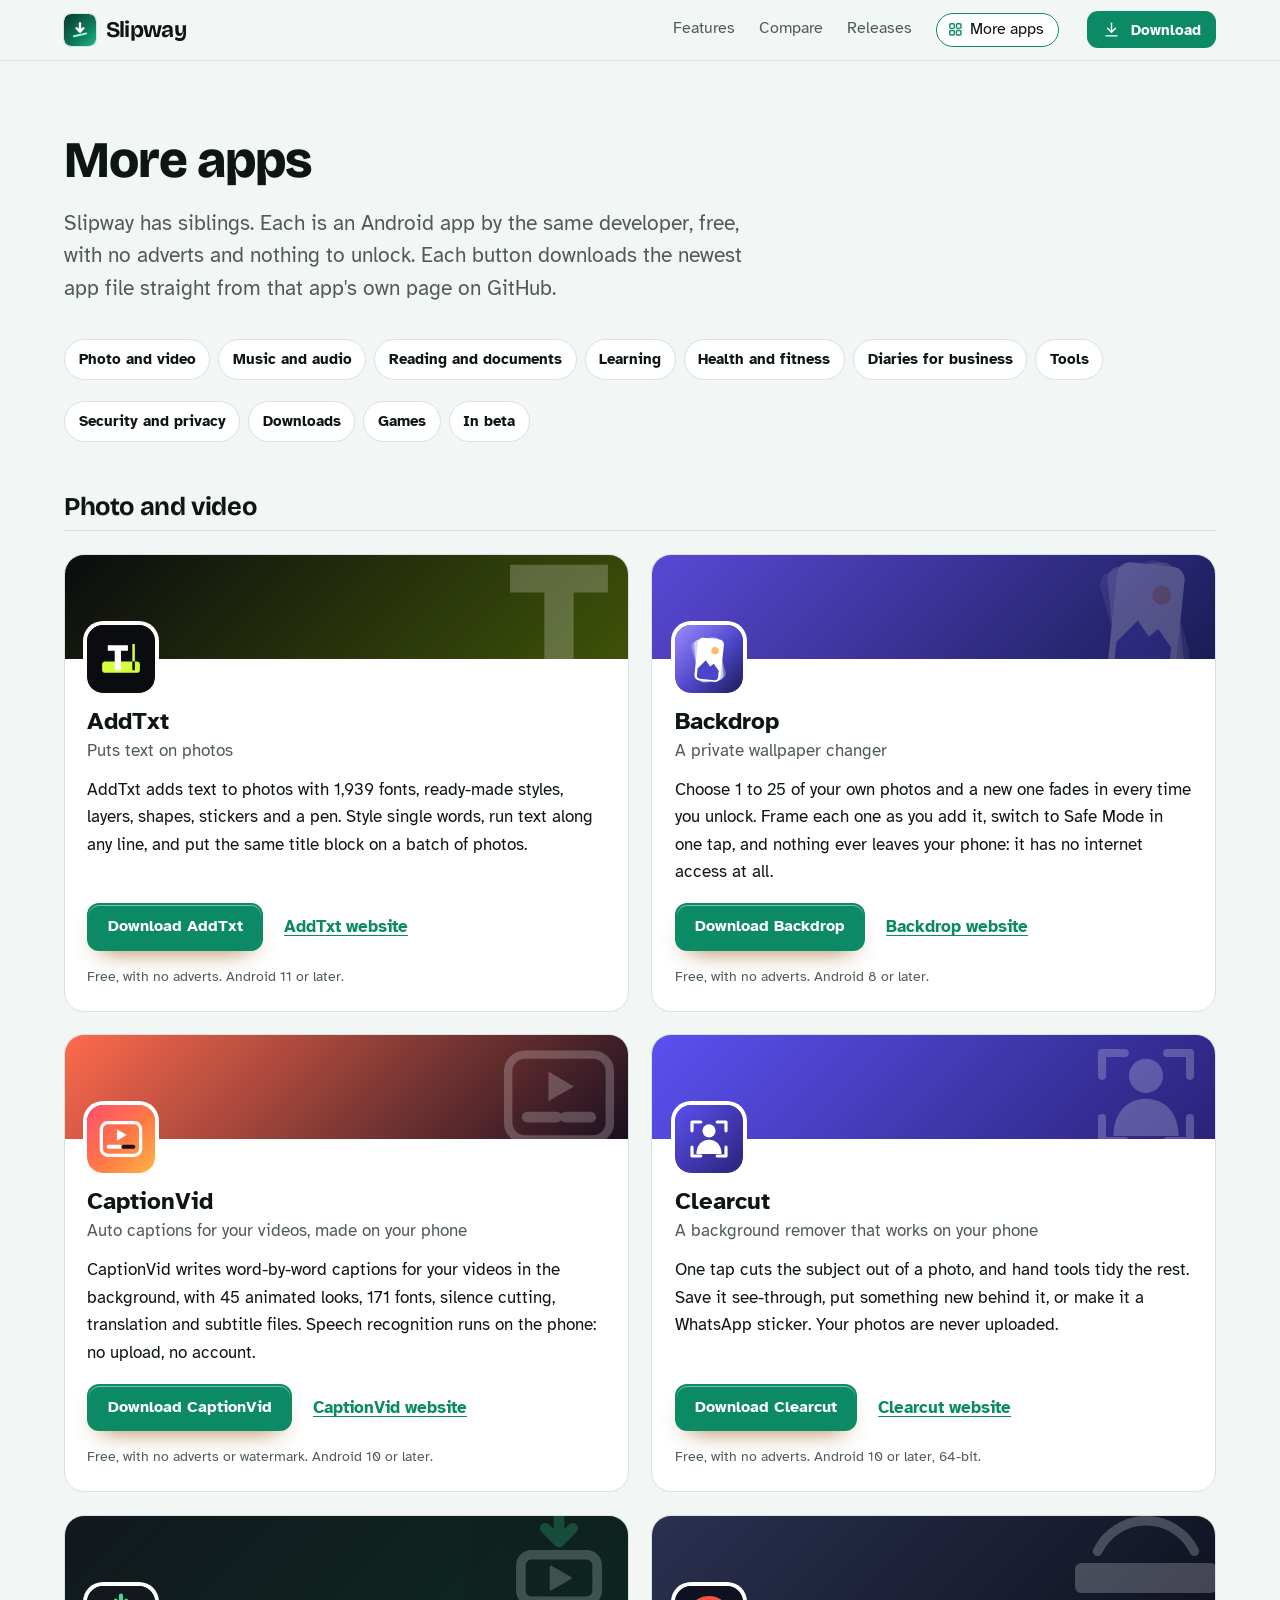
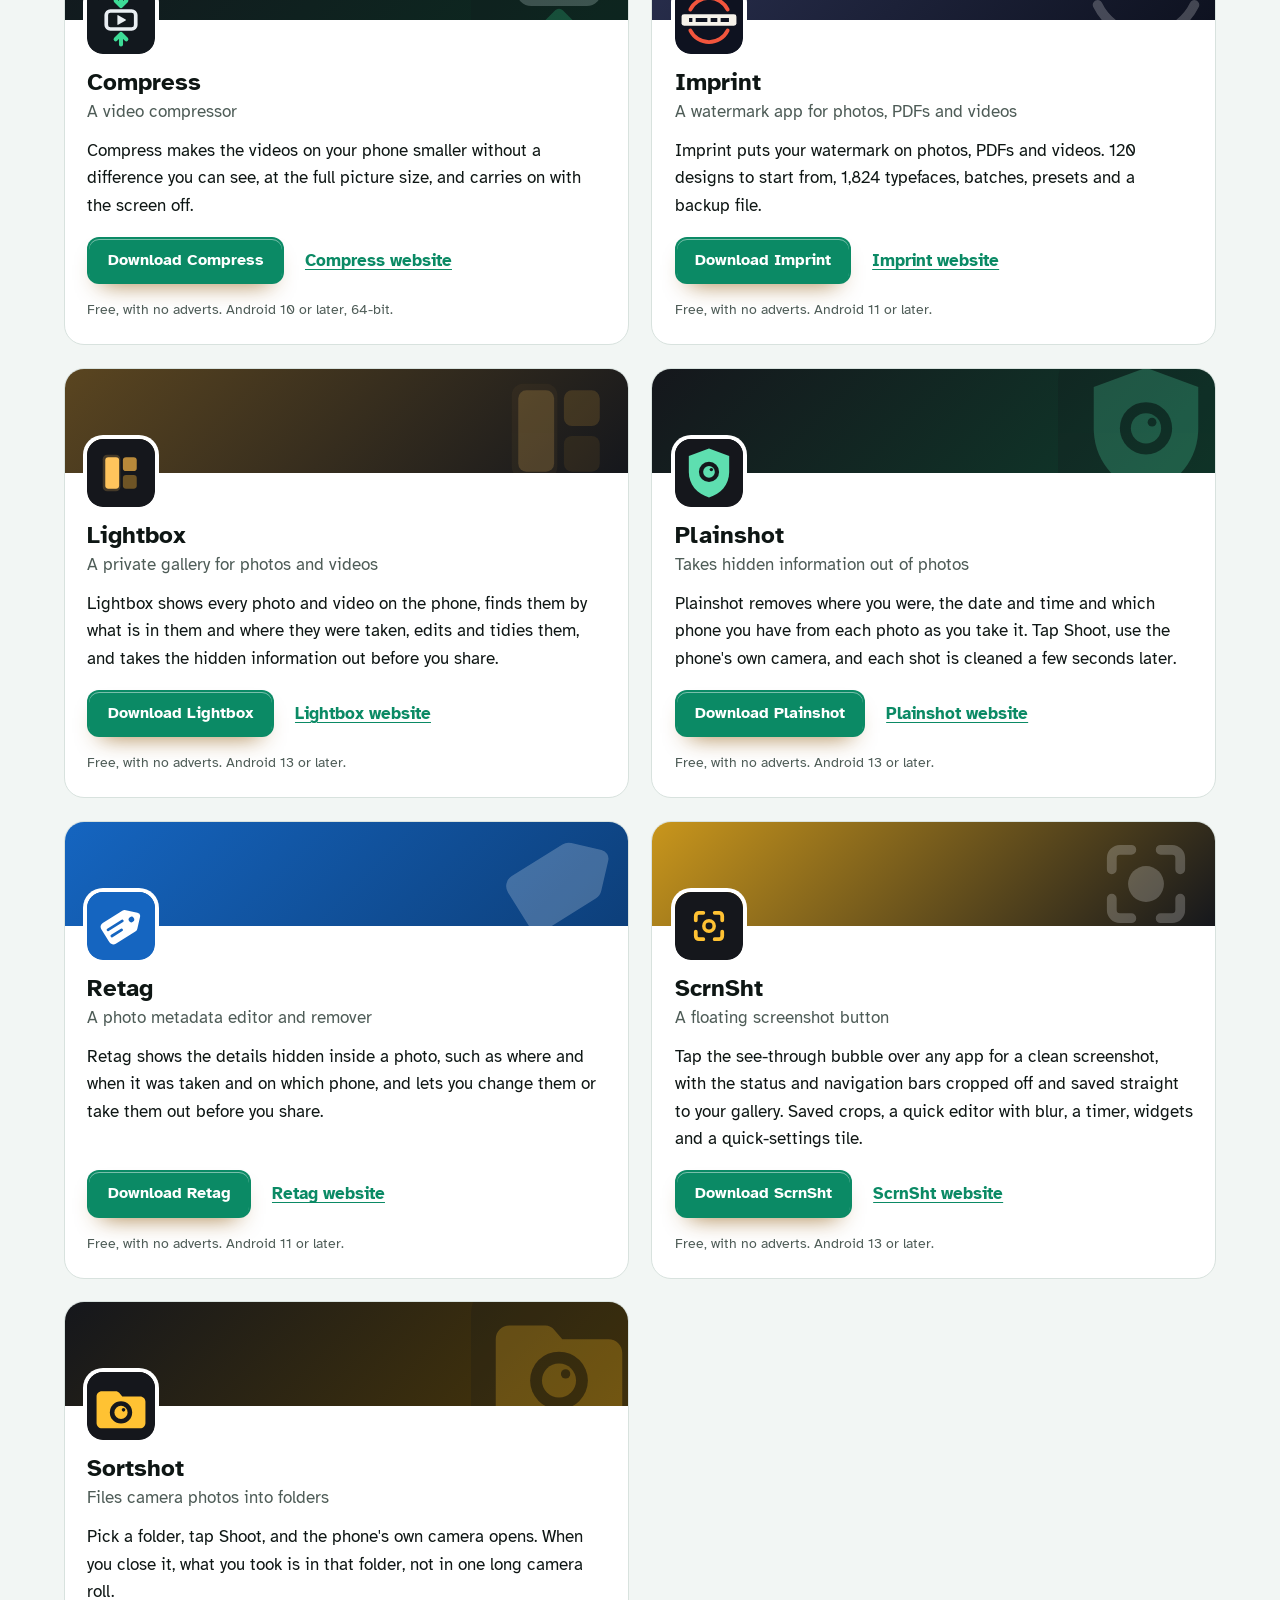
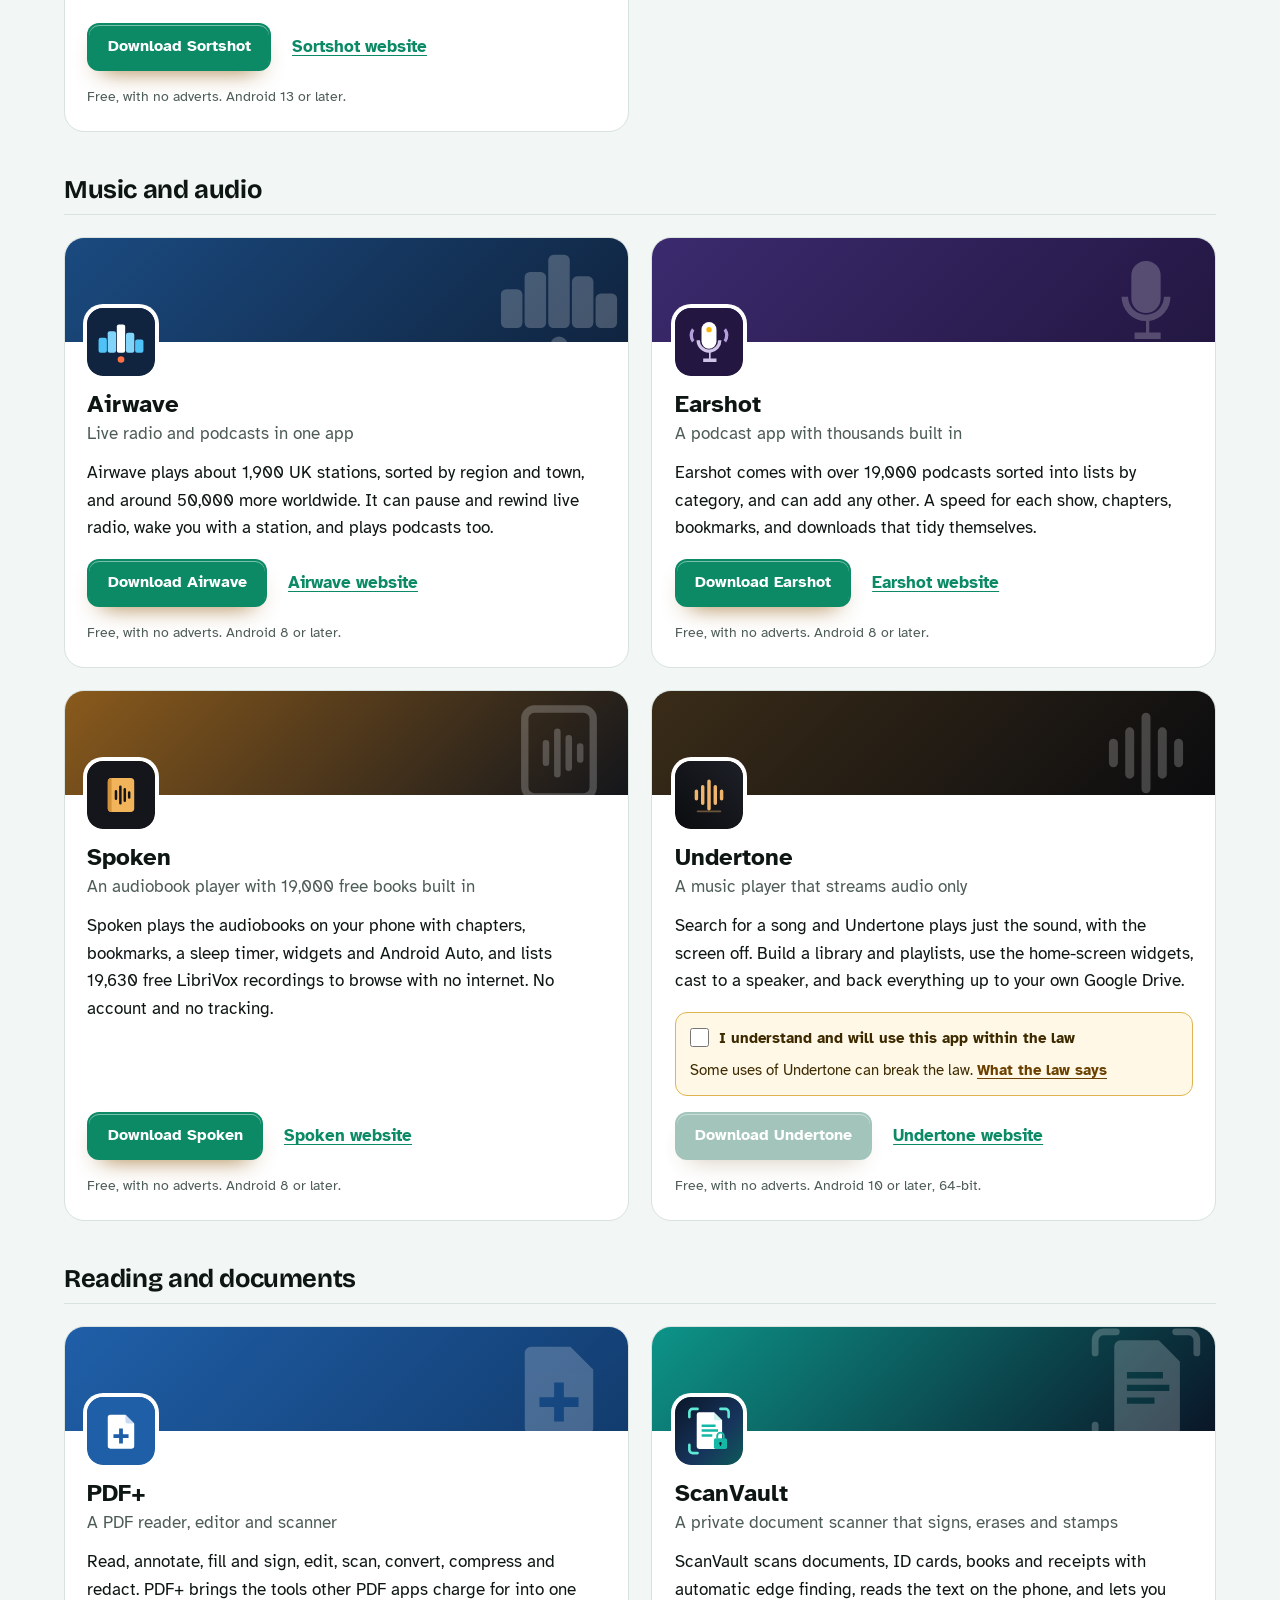
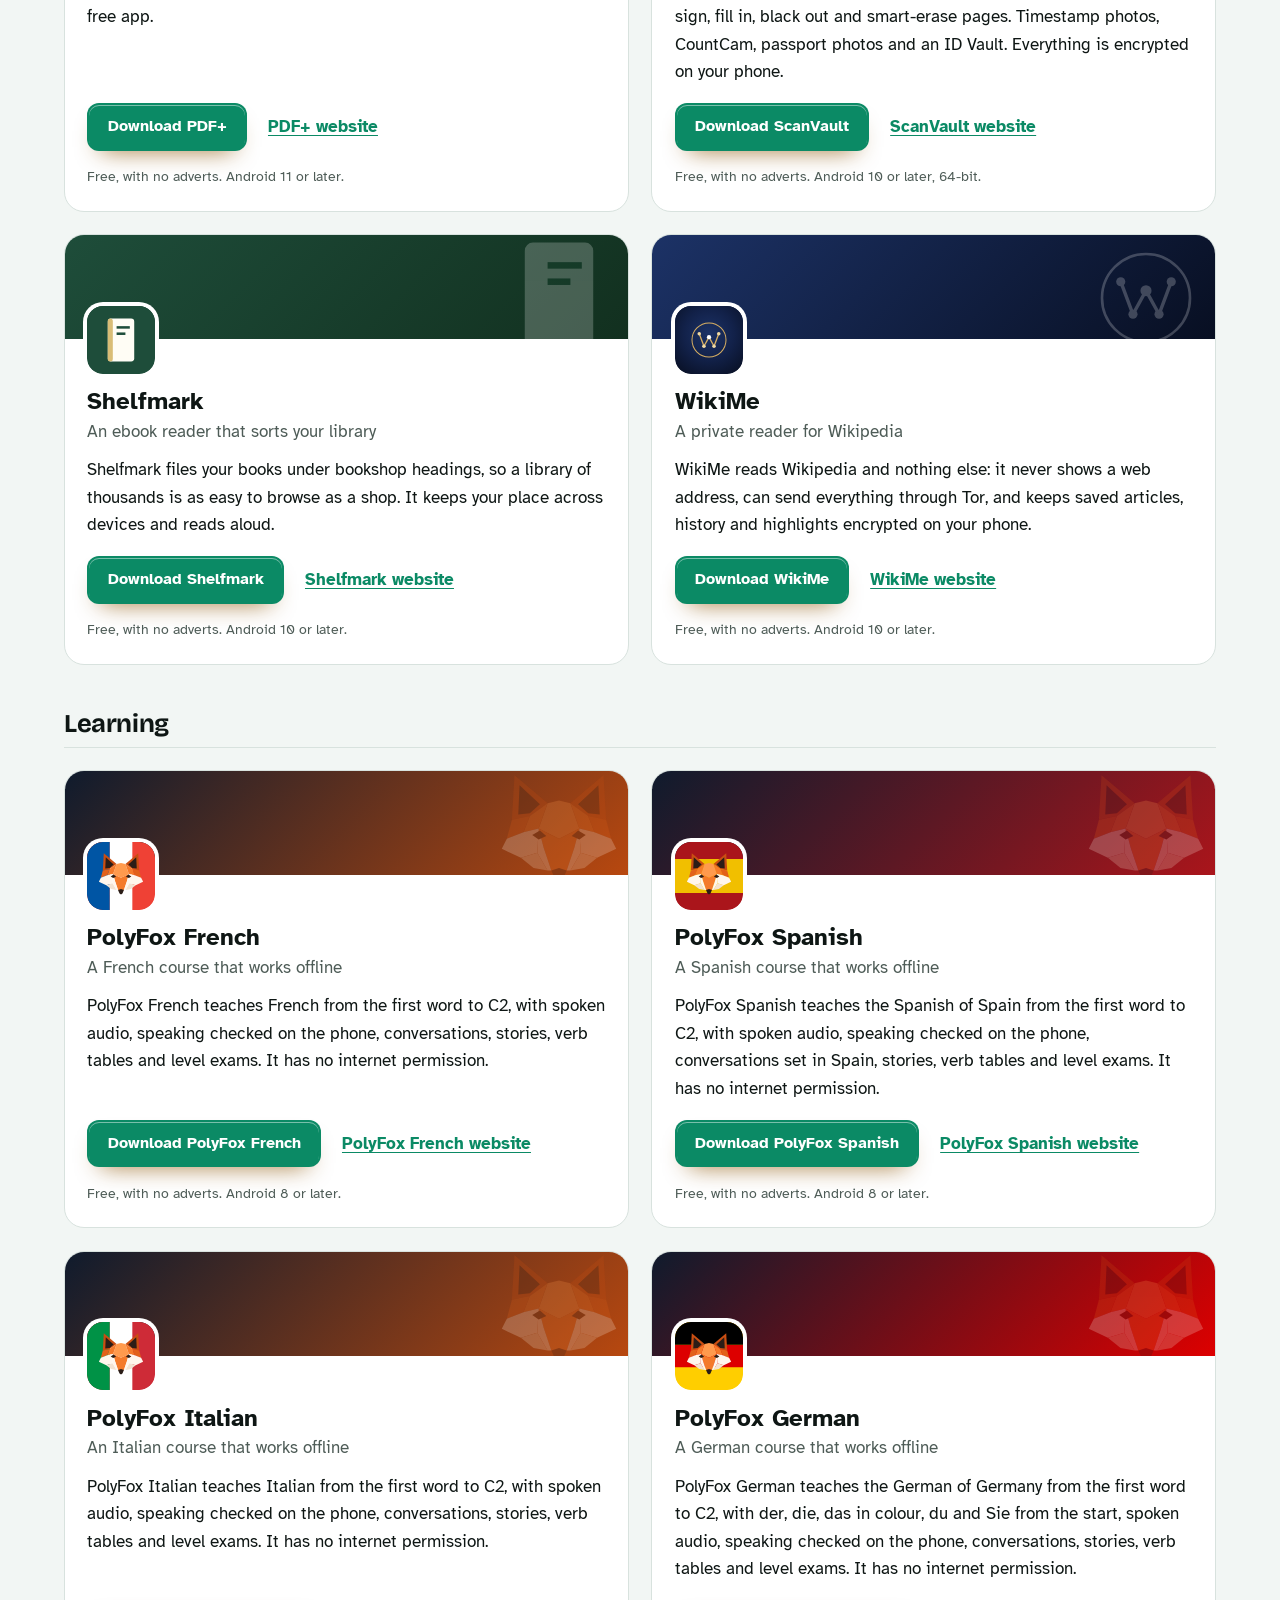
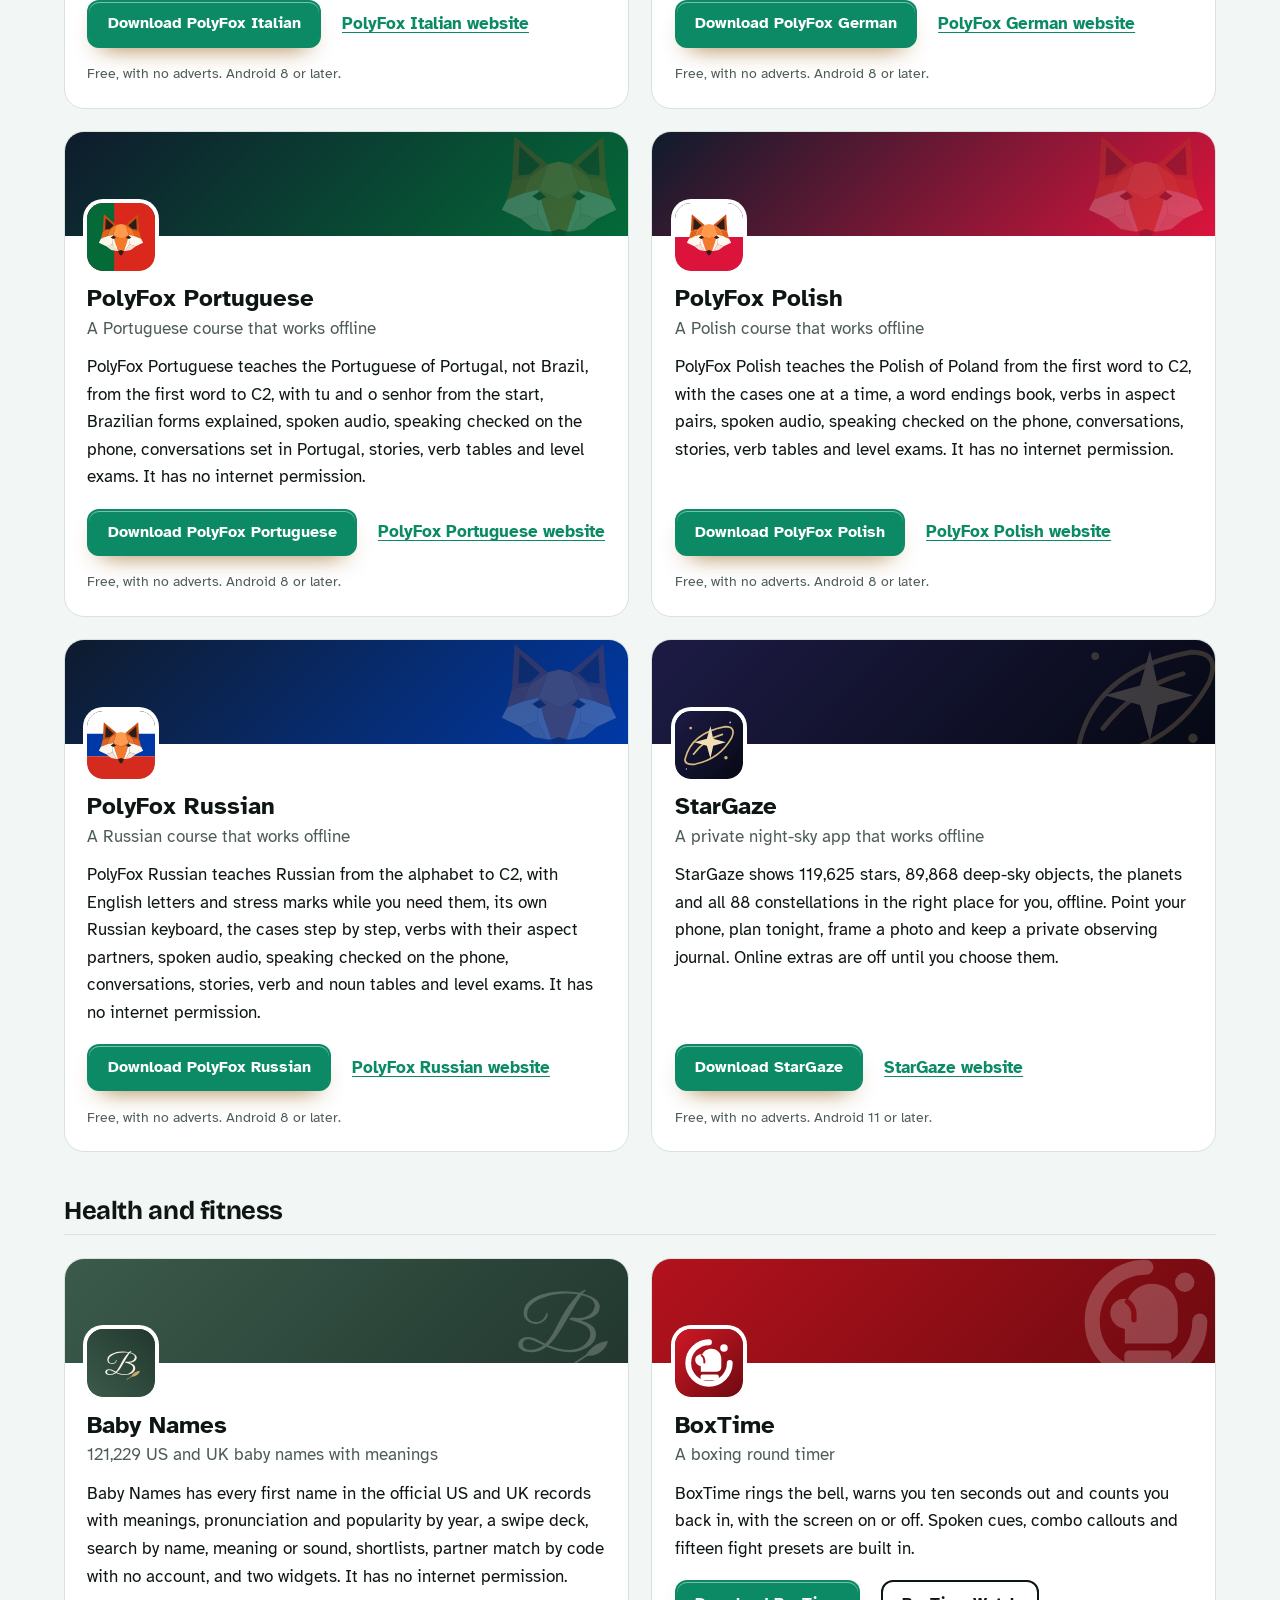
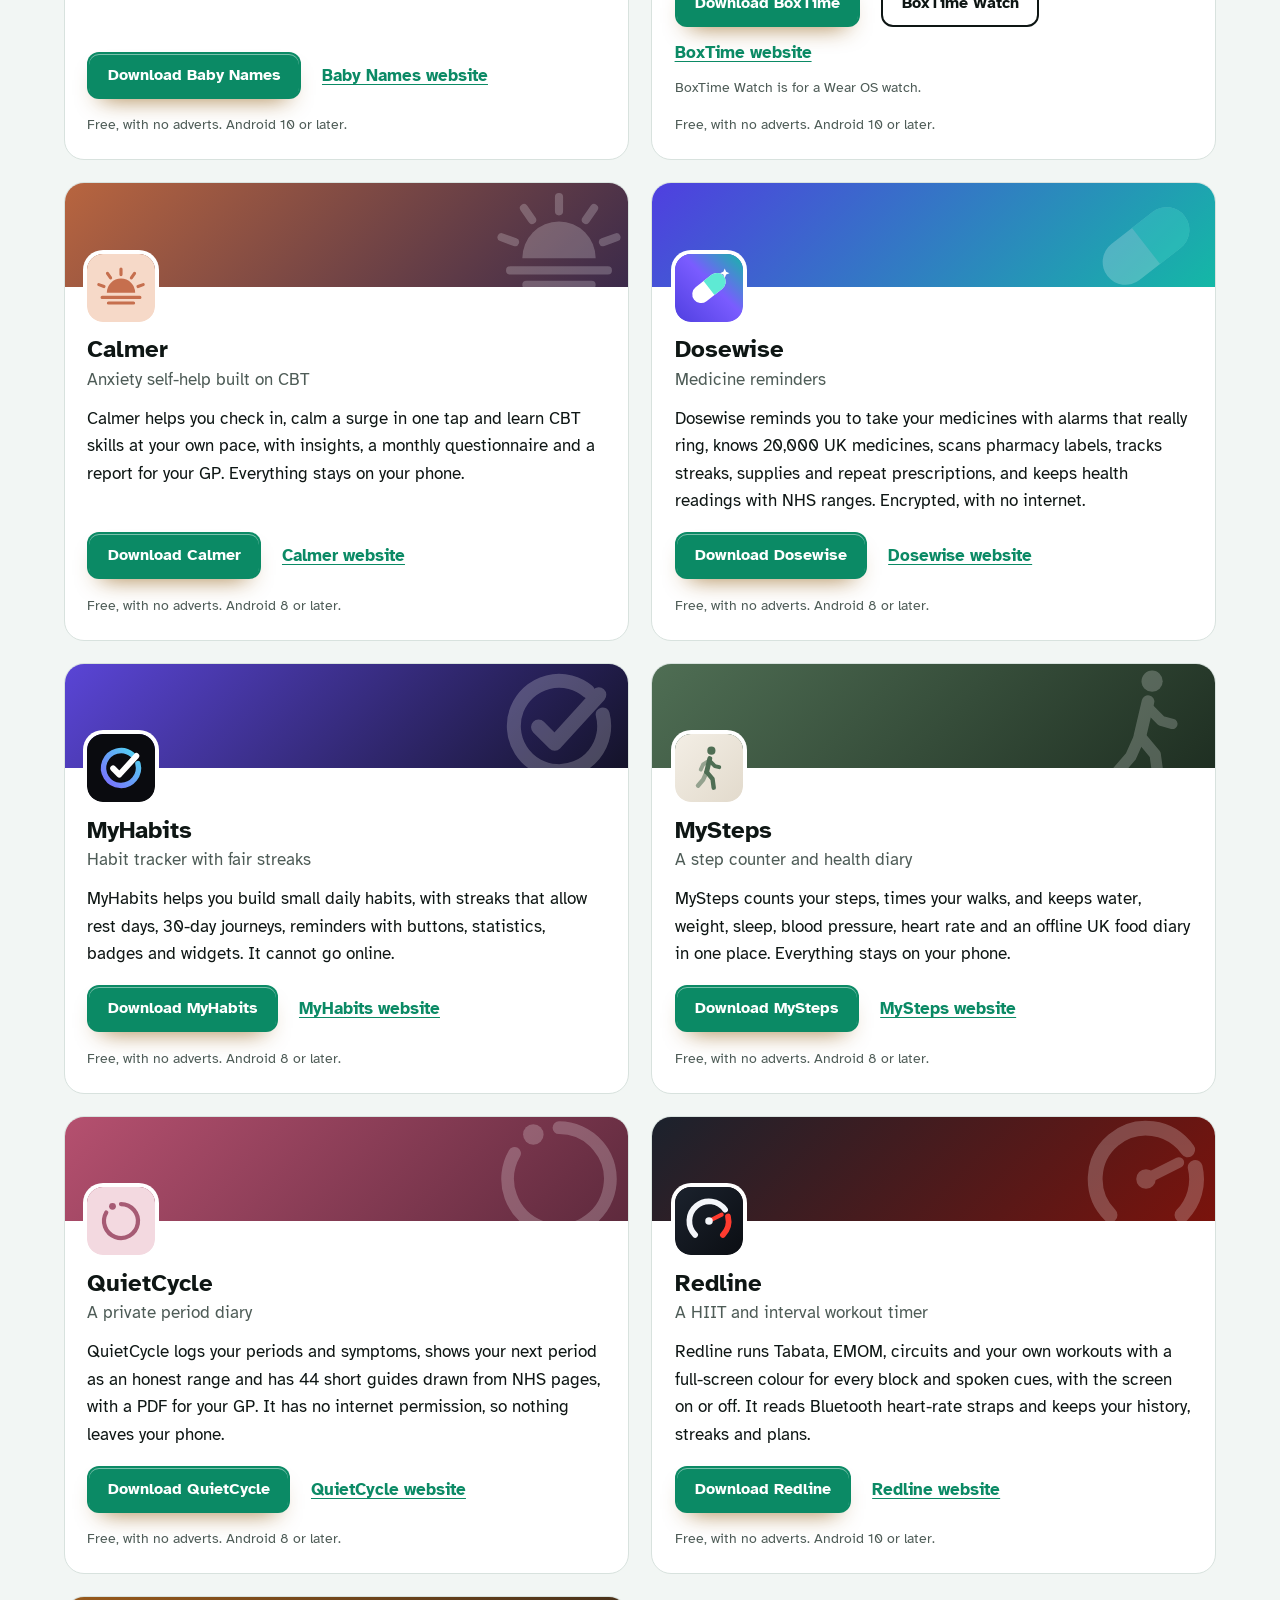
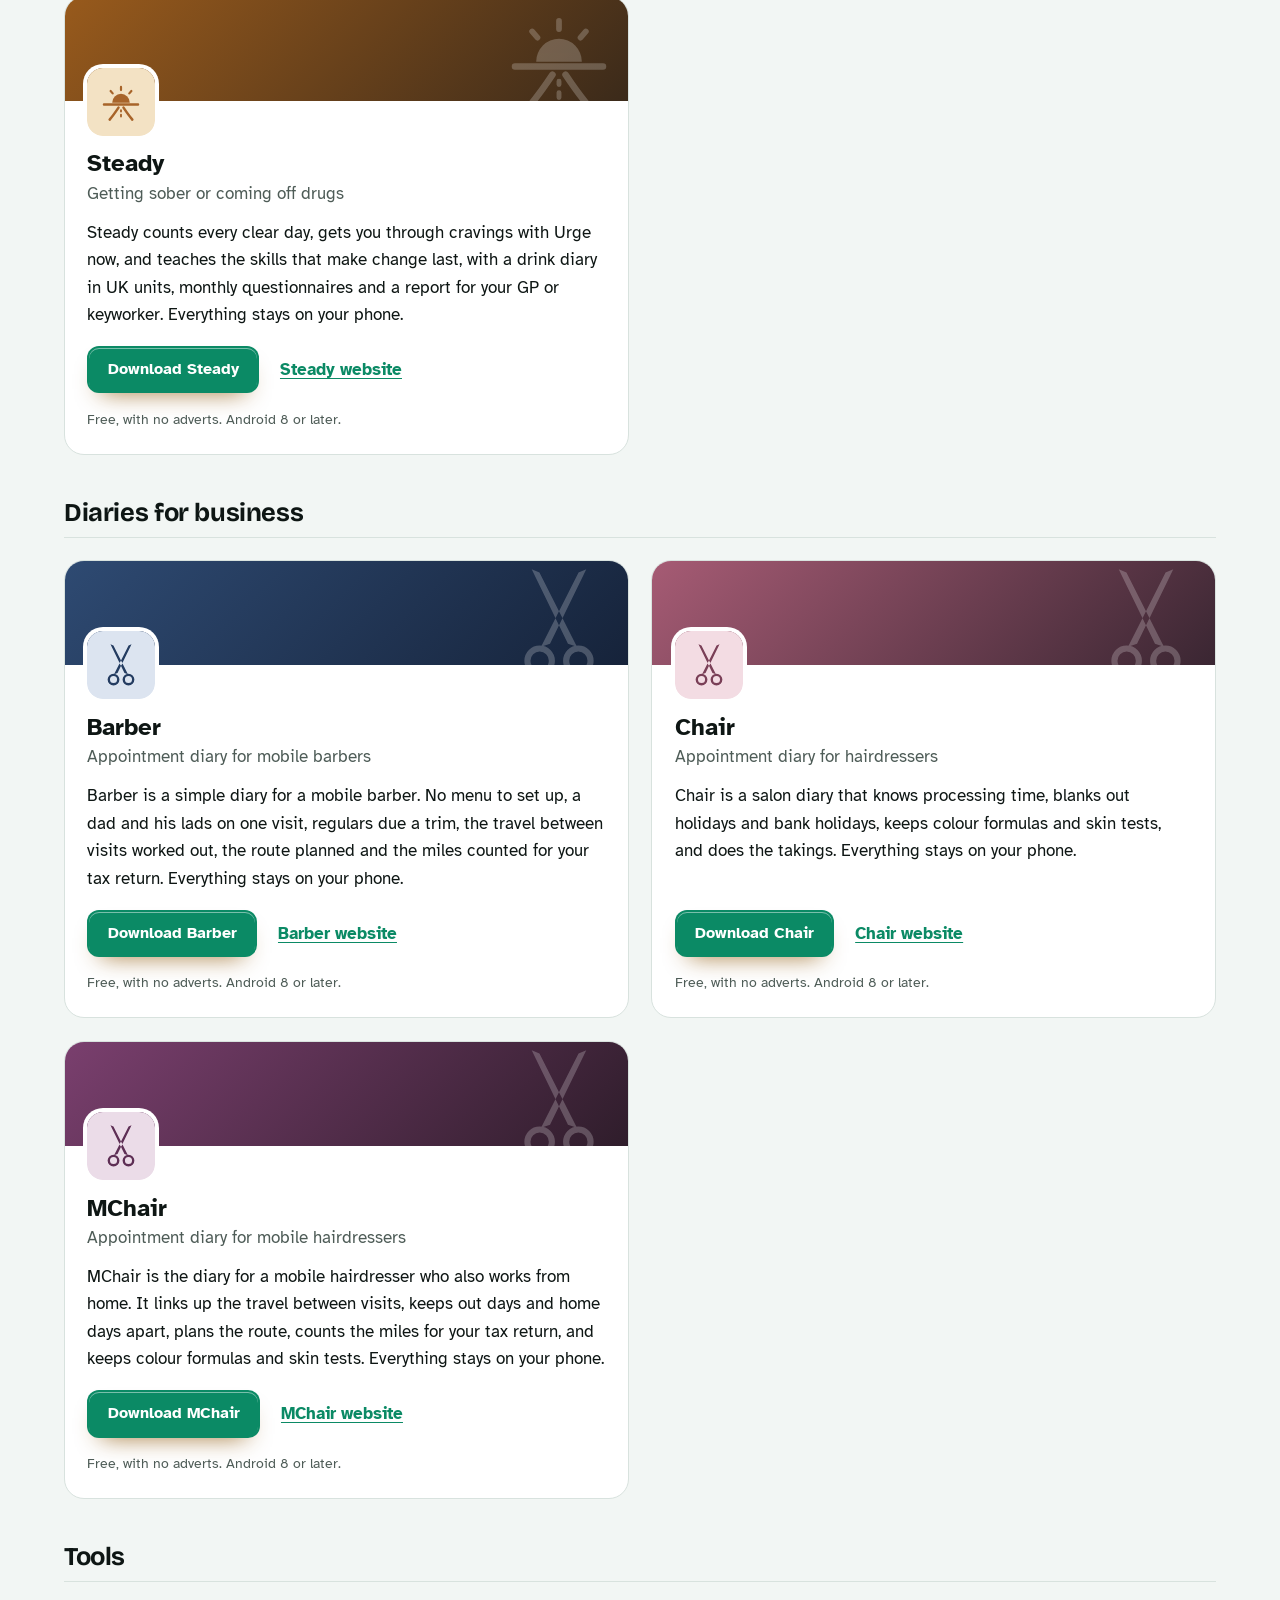
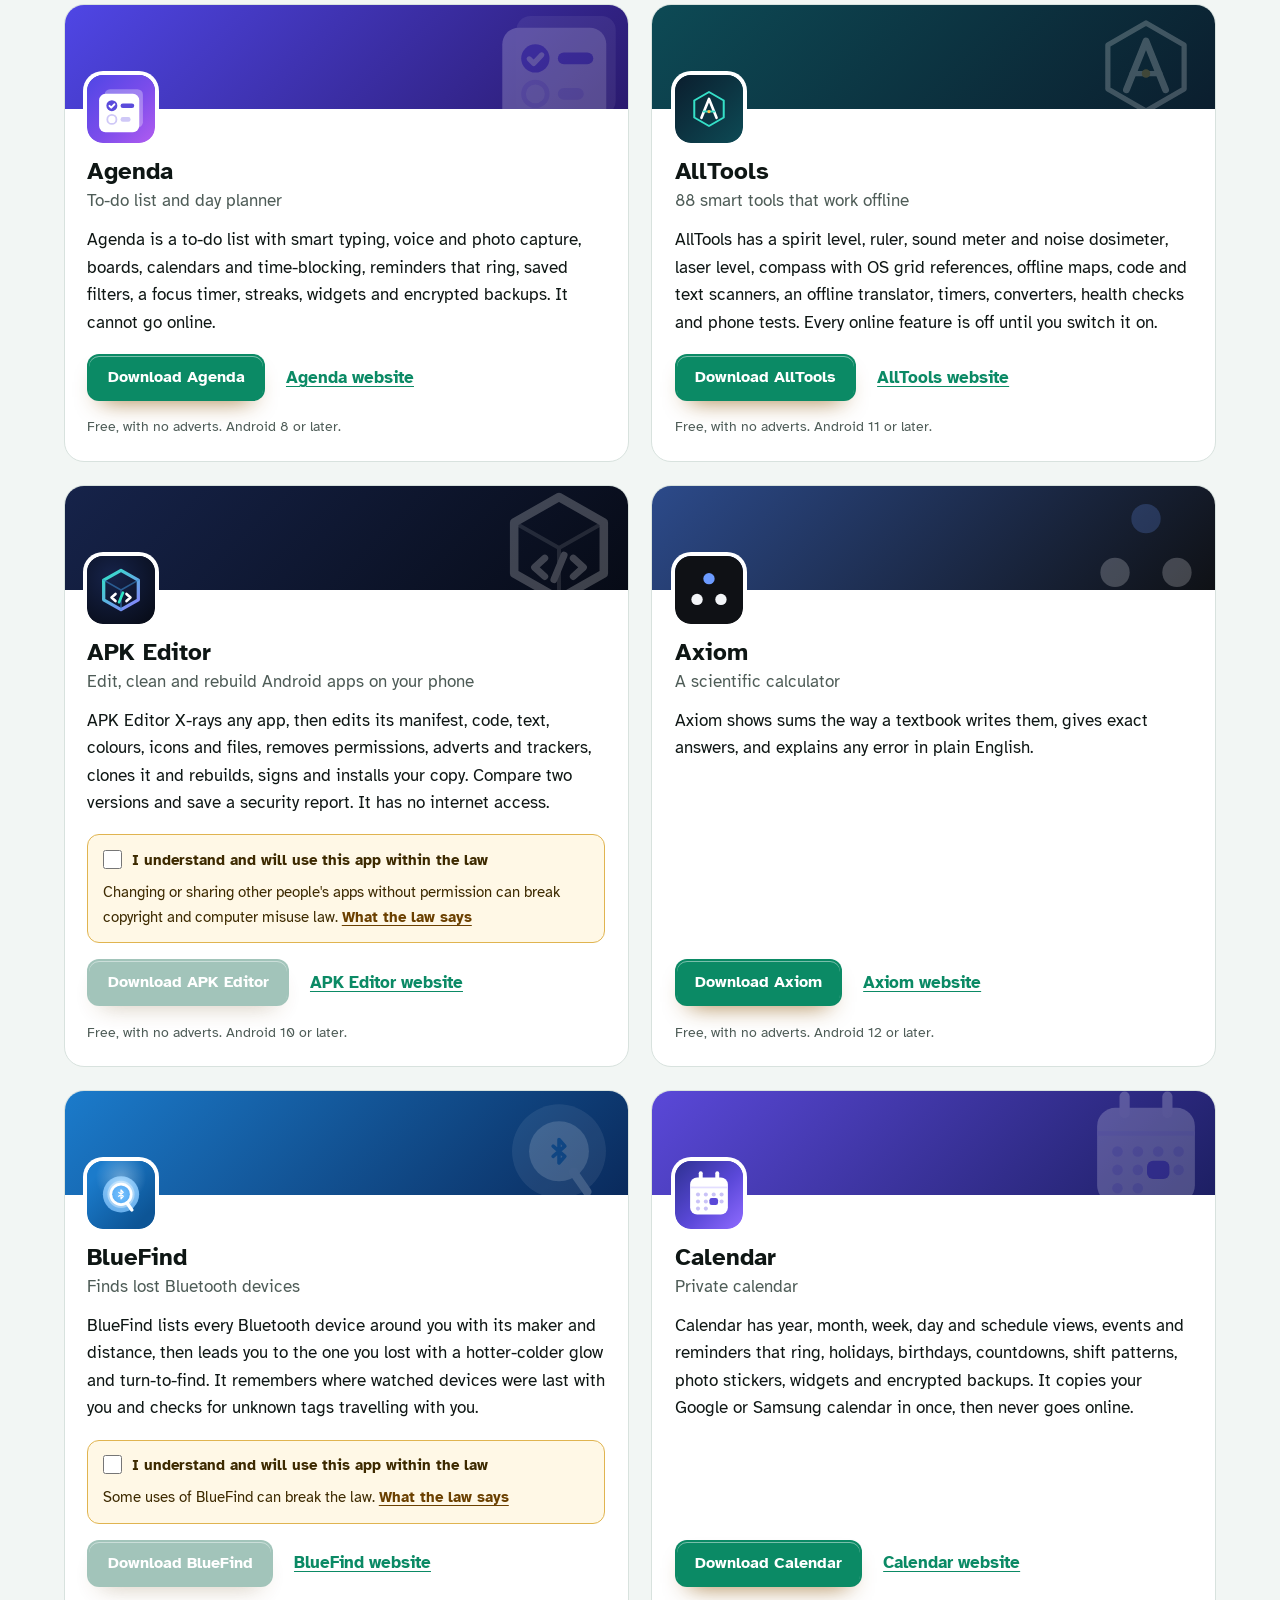
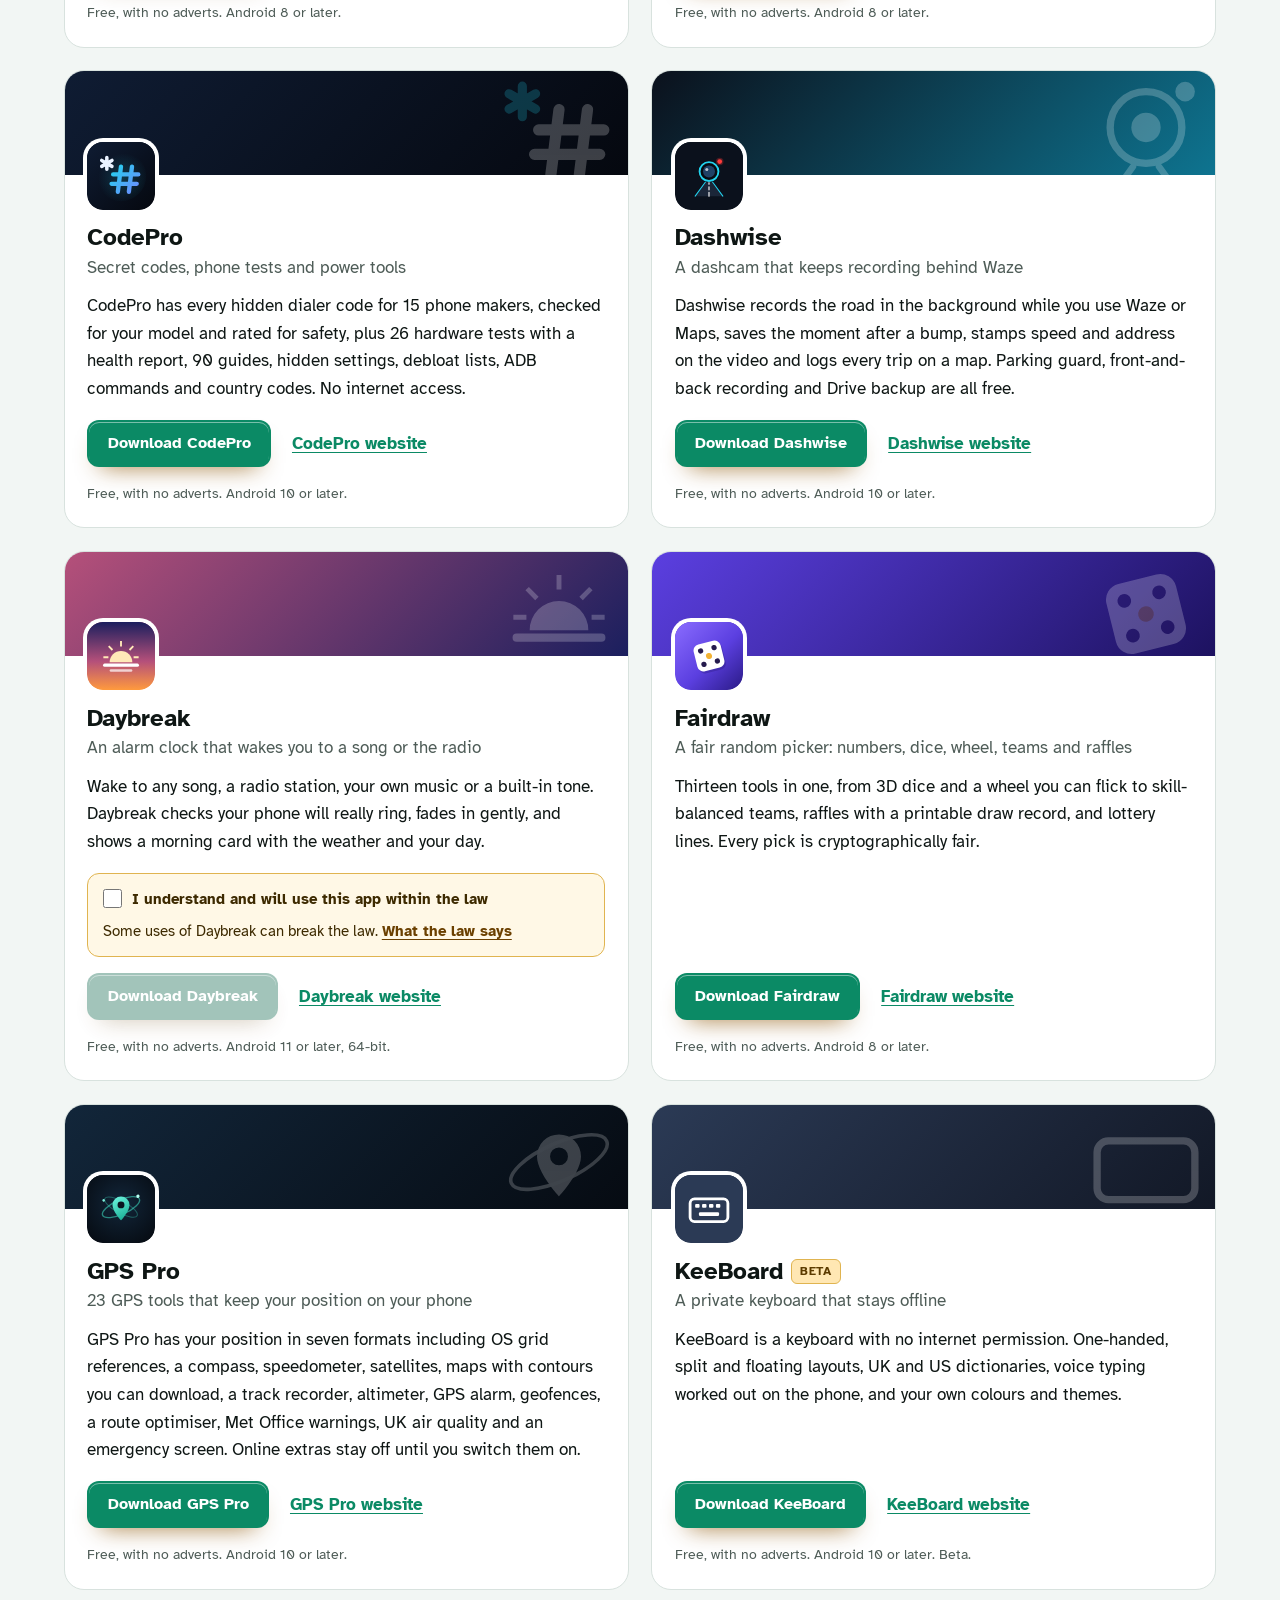
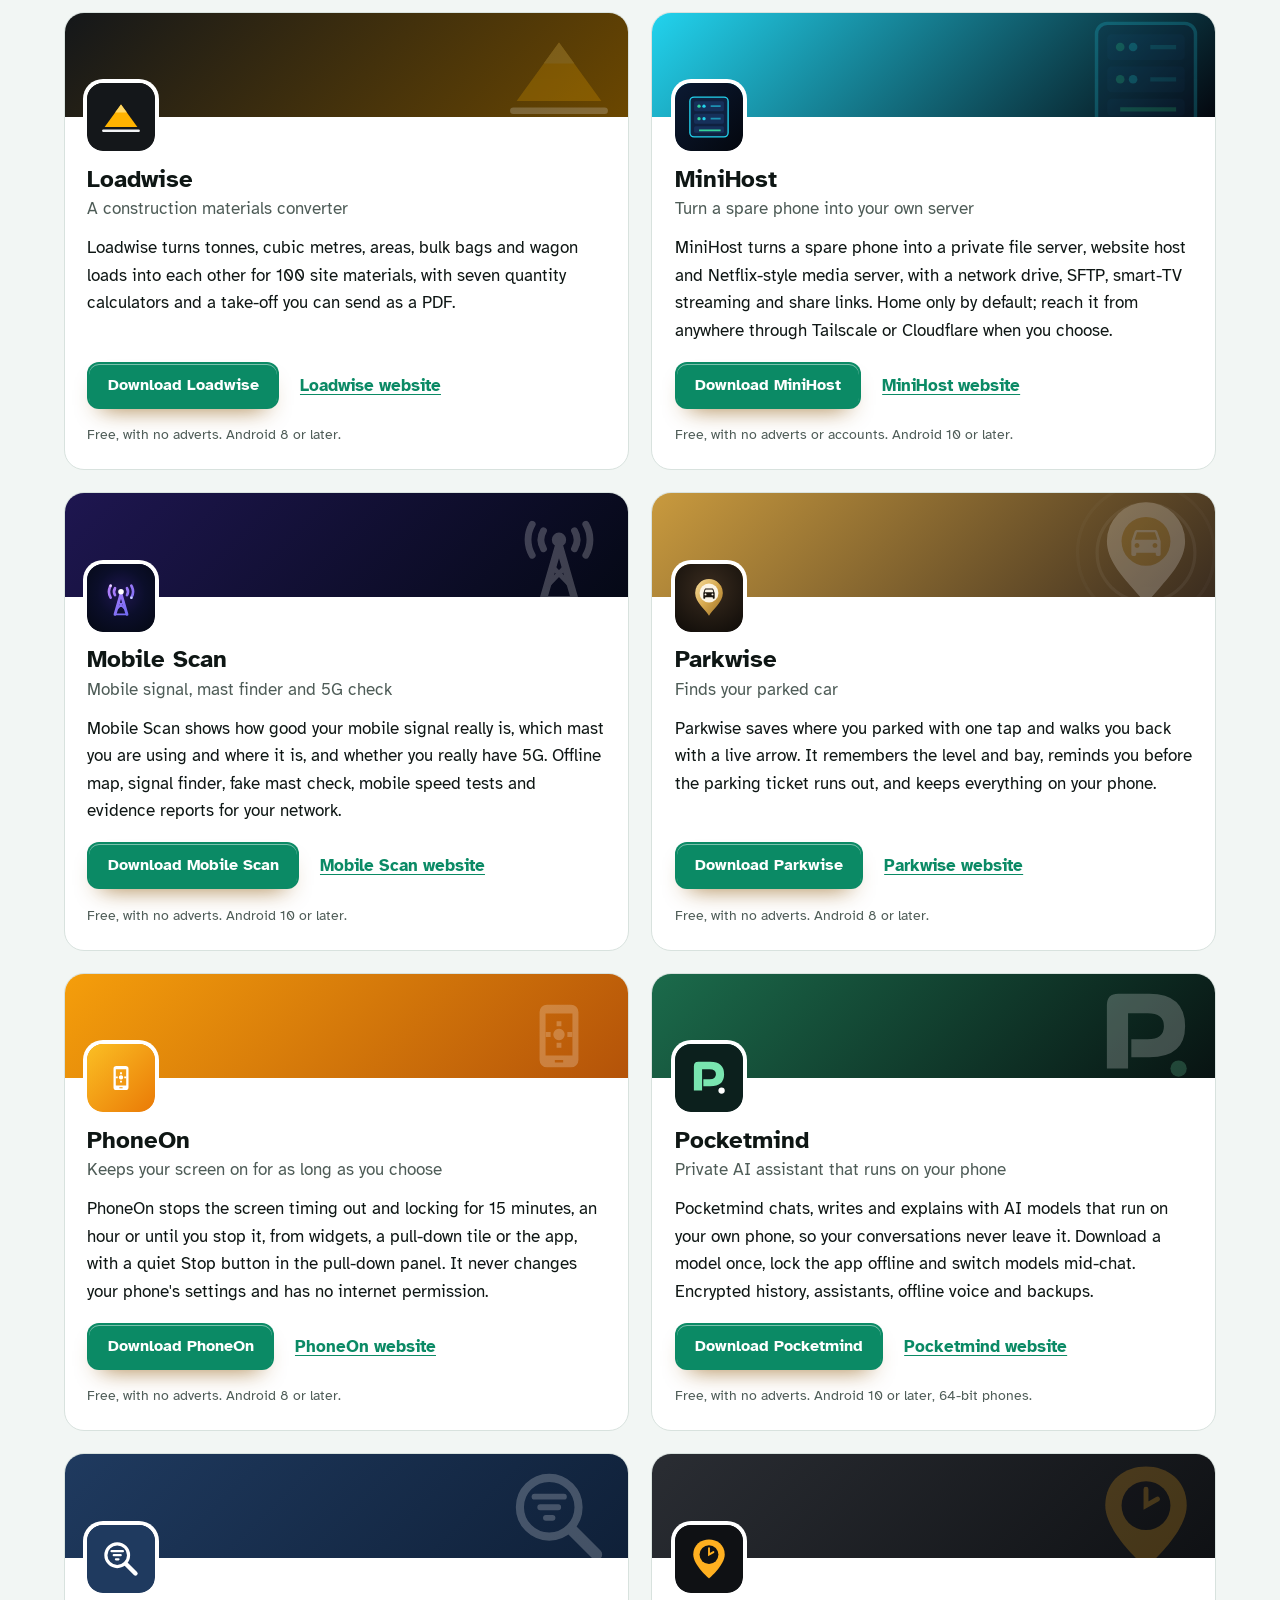
==== commit 1c5c3320: "More apps: add Baby Names" ====
--- a/more-apps.html
+++ b/more-apps.html
@@ -4,7 +4,7 @@
 <meta charset="utf-8">
 <meta name="viewport" content="width=device-width, initial-scale=1">
 <title>More free Android apps from the maker of Slipway</title>
-<meta name="description" content="All 98 free Android apps from the maker of Slipway, in one list by category, each with its download and a link to its website.">
+<meta name="description" content="All 99 free Android apps from the maker of Slipway, in one list by category, each with its download and a link to its website.">
 <meta name="author" content="Jonathan Jackson">
 <link rel="canonical" href="https://customgpter.github.io/slipway/more-apps.html">
 <meta name="theme-color" content="#f2f6f4" media="(prefers-color-scheme: light)">
@@ -12,7 +12,7 @@
 <meta property="og:type" content="website">
 <meta property="og:site_name" content="Slipway">
 <meta property="og:title" content="More free Android apps from the maker of Slipway">
-<meta property="og:description" content="All 98 free Android apps from the maker of Slipway, in one list by category, each with its download and a link to its website.">
+<meta property="og:description" content="All 99 free Android apps from the maker of Slipway, in one list by category, each with its download and a link to its website.">
 <meta property="og:url" content="https://customgpter.github.io/slipway/more-apps.html">
 <meta property="og:image" content="https://customgpter.github.io/slipway/assets/og.png">
 <meta property="og:image:width" content="1200">
@@ -28,7 +28,7 @@
 <link rel="stylesheet" href="./assets/house.css?v=1">
 <link rel="stylesheet" href="./assets/apps-list.css?v=1">
 <script src="./assets/apps-list.js?v=1" defer></script>
-<script type="application/ld+json">{"@context":"https://schema.org","@type":"ItemList","name":"Apps from the maker of Slipway","url":"https://customgpter.github.io/slipway/more-apps.html","itemListElement":[{"@type":"ListItem","position":1,"name":"AddTxt","url":"https://customgpter.github.io/addtxt/"},{"@type":"ListItem","position":2,"name":"Backdrop","url":"https://customgpter.github.io/backdrop/"},{"@type":"ListItem","position":3,"name":"CaptionVid","url":"https://customgpter.github.io/captionvid/"},{"@type":"ListItem","position":4,"name":"Clearcut","url":"https://customgpter.github.io/clearcut/"},{"@type":"ListItem","position":5,"name":"Compress","url":"https://customgpter.github.io/compress/"},{"@type":"ListItem","position":6,"name":"Imprint","url":"https://customgpter.github.io/imprint/"},{"@type":"ListItem","position":7,"name":"Lightbox","url":"https://customgpter.github.io/lightbox/"},{"@type":"ListItem","position":8,"name":"Plainshot","url":"https://customgpter.github.io/plainshot/"},{"@type":"ListItem","position":9,"name":"Retag","url":"https://customgpter.github.io/retag/"},{"@type":"ListItem","position":10,"name":"ScrnSht","url":"https://customgpter.github.io/scrnsht/"},{"@type":"ListItem","position":11,"name":"Sortshot","url":"https://customgpter.github.io/sortshot/"},{"@type":"ListItem","position":12,"name":"Airwave","url":"https://customgpter.github.io/airwave/"},{"@type":"ListItem","position":13,"name":"Earshot","url":"https://customgpter.github.io/earshot/"},{"@type":"ListItem","position":14,"name":"Spoken","url":"https://customgpter.github.io/spoken/"},{"@type":"ListItem","position":15,"name":"Undertone","url":"https://customgpter.github.io/undertone/"},{"@type":"ListItem","position":16,"name":"PDF+","url":"https://customgpter.github.io/pdfplus/"},{"@type":"ListItem","position":17,"name":"ScanVault","url":"https://customgpter.github.io/scanvault/"},{"@type":"ListItem","position":18,"name":"Shelfmark","url":"https://customgpter.github.io/shelfmark/"},{"@type":"ListItem","position":19,"name":"WikiMe","url":"https://customgpter.github.io/wikime/"},{"@type":"ListItem","position":20,"name":"PolyFox French","url":"https://customgpter.github.io/polyfox/"},{"@type":"ListItem","position":21,"name":"PolyFox Spanish","url":"https://customgpter.github.io/polyfox-spanish/"},{"@type":"ListItem","position":22,"name":"PolyFox Italian","url":"https://customgpter.github.io/polyfox-italian/"},{"@type":"ListItem","position":23,"name":"PolyFox German","url":"https://customgpter.github.io/polyfox-german/"},{"@type":"ListItem","position":24,"name":"PolyFox Portuguese","url":"https://customgpter.github.io/polyfox-portuguese/"},{"@type":"ListItem","position":25,"name":"PolyFox Polish","url":"https://customgpter.github.io/polyfox-polish/"},{"@type":"ListItem","position":26,"name":"PolyFox Russian","url":"https://customgpter.github.io/polyfox-russian/"},{"@type":"ListItem","position":27,"name":"StarGaze","url":"https://customgpter.github.io/stargaze/"},{"@type":"ListItem","position":28,"name":"BoxTime","url":"https://customgpter.github.io/boxtime/"},{"@type":"ListItem","position":29,"name":"Calmer","url":"https://customgpter.github.io/calmer/"},{"@type":"ListItem","position":30,"name":"Dosewise","url":"https://customgpter.github.io/dosewise/"},{"@type":"ListItem","position":31,"name":"MyHabits","url":"https://customgpter.github.io/myhabits/"},{"@type":"ListItem","position":32,"name":"MySteps","url":"https://customgpter.github.io/mysteps/"},{"@type":"ListItem","position":33,"name":"QuietCycle","url":"https://customgpter.github.io/quietcycle/"},{"@type":"ListItem","position":34,"name":"Redline","url":"https://customgpter.github.io/redline/"},{"@type":"ListItem","position":35,"name":"Steady","url":"https://customgpter.github.io/steady/"},{"@type":"ListItem","position":36,"name":"Barber","url":"https://customgpter.github.io/barber/"},{"@type":"ListItem","position":37,"name":"Chair","url":"https://customgpter.github.io/chair/"},{"@type":"ListItem","position":38,"name":"MChair","url":"https://customgpter.github.io/mchair/"},{"@type":"ListItem","position":39,"name":"Agenda","url":"https://customgpter.github.io/agenda/"},{"@type":"ListItem","position":40,"name":"AllTools","url":"https://customgpter.github.io/alltools/"},{"@type":"ListItem","position":41,"name":"APK Editor","url":"https://customgpter.github.io/apkeditor/"},{"@type":"ListItem","position":42,"name":"Axiom","url":"https://customgpter.github.io/axiom/"},{"@type":"ListItem","position":43,"name":"BlueFind","url":"https://customgpter.github.io/bluefind/"},{"@type":"ListItem","position":44,"name":"Calendar","url":"https://customgpter.github.io/calendar/"},{"@type":"ListItem","position":45,"name":"CodePro","url":"https://customgpter.github.io/codepro/"},{"@type":"ListItem","position":46,"name":"Dashwise","url":"https://customgpter.github.io/dashwise/"},{"@type":"ListItem","position":47,"name":"Daybreak","url":"https://customgpter.github.io/daybreak/"},{"@type":"ListItem","position":48,"name":"Fairdraw","url":"https://customgpter.github.io/fairdraw/"},{"@type":"ListItem","position":49,"name":"GPS Pro","url":"https://customgpter.github.io/gpspro/"},{"@type":"ListItem","position":50,"name":"KeeBoard","url":"https://customgpter.github.io/keeboard/"},{"@type":"ListItem","position":51,"name":"Loadwise","url":"https://customgpter.github.io/loadwise/"},{"@type":"ListItem","position":52,"name":"MiniHost","url":"https://customgpter.github.io/minihost/"},{"@type":"ListItem","position":53,"name":"Mobile Scan","url":"https://customgpter.github.io/mobilescan/"},{"@type":"ListItem","position":54,"name":"Parkwise","url":"https://customgpter.github.io/parkwise/"},{"@type":"ListItem","position":55,"name":"PhoneOn","url":"https://customgpter.github.io/phoneon/"},{"@type":"ListItem","position":56,"name":"Pocketmind","url":"https://customgpter.github.io/pocketmind/"},{"@type":"ListItem","position":57,"name":"Refine","url":"https://customgpter.github.io/refine/"},{"@type":"ListItem","position":58,"name":"Shiftwise","url":"https://customgpter.github.io/shiftwise/"},{"@type":"ListItem","position":59,"name":"SimpleCalc","url":"https://customgpter.github.io/simplecalc/"},{"@type":"ListItem","position":60,"name":"Skyline","url":"https://customgpter.github.io/skyline/"},{"@type":"ListItem","position":61,"name":"Slipway","url":"https://customgpter.github.io/slipway/"},{"@type":"ListItem","position":62,"name":"Tagger","url":"https://customgpter.github.io/tagger/"},{"@type":"ListItem","position":63,"name":"TotalClean","url":"https://customgpter.github.io/totalclean/"},{"@type":"ListItem","position":64,"name":"TVLink","url":"https://customgpter.github.io/tvlink/"},{"@type":"ListItem","position":65,"name":"Unbox","url":"https://customgpter.github.io/unbox/"},{"@type":"ListItem","position":66,"name":"WhatsKeep","url":"https://customgpter.github.io/whatskeep/"},{"@type":"ListItem","position":67,"name":"WiFi Scan","url":"https://customgpter.github.io/wifiscan/"},{"@type":"ListItem","position":68,"name":"Auditly","url":"https://customgpter.github.io/auditly/"},{"@type":"ListItem","position":69,"name":"Backchannel","url":"https://customgpter.github.io/backchannel/"},{"@type":"ListItem","position":70,"name":"ENotes","url":"https://customgpter.github.io/enotes/"},{"@type":"ListItem","position":71,"name":"FindMe","url":"https://customgpter.github.io/findme/"},{"@type":"ListItem","position":72,"name":"iLock","url":"https://customgpter.github.io/ilock/"},{"@type":"ListItem","position":73,"name":"ImSafe","url":"https://customgpter.github.io/imsafe/"},{"@type":"ListItem","position":74,"name":"IShred","url":"https://customgpter.github.io/ishred/"},{"@type":"ListItem","position":75,"name":"LockBox","url":"https://customgpter.github.io/lockbox/"},{"@type":"ListItem","position":76,"name":"PassVault","url":"https://customgpter.github.io/passvault/"},{"@type":"ListItem","position":77,"name":"SpyFind","url":"https://customgpter.github.io/spyfind/"},{"@type":"ListItem","position":78,"name":"TextWipe","url":"https://customgpter.github.io/textwipe/"},{"@type":"ListItem","position":79,"name":"Tracewire","url":"https://customgpter.github.io/tracewire/"},{"@type":"ListItem","position":80,"name":"Vigil","url":"https://customgpter.github.io/vigil/"},{"@type":"ListItem","position":81,"name":"Grab","url":"https://customgpter.github.io/grab/"},{"@type":"ListItem","position":82,"name":"Swarm","url":"https://customgpter.github.io/swarm/"},{"@type":"ListItem","position":83,"name":"Plane Games","url":"https://customgpter.github.io/plane-games/"},{"@type":"ListItem","position":84,"name":"Ninefold","url":"https://customgpter.github.io/ninefold/"},{"@type":"ListItem","position":85,"name":"Cubewise","url":"https://customgpter.github.io/cubewise/"},{"@type":"ListItem","position":86,"name":"Tilewise","url":"https://customgpter.github.io/tilewise/"},{"@type":"ListItem","position":87,"name":"Letterwise","url":"https://customgpter.github.io/letterwise/"},{"@type":"ListItem","position":88,"name":"Kingside","url":"https://customgpter.github.io/kingside/"},{"@type":"ListItem","position":89,"name":"Deckhand","url":"https://customgpter.github.io/deckhand/"},{"@type":"ListItem","position":90,"name":"SNESForge","url":"https://customgpter.github.io/snesforge/"},{"@type":"ListItem","position":91,"name":"Fame Boy","url":"https://customgpter.github.io/fameboy/"},{"@type":"ListItem","position":92,"name":"PSPPro","url":"https://customgpter.github.io/psppro/"},{"@type":"ListItem","position":93,"name":"MegaGen","url":"https://customgpter.github.io/megagen/"},{"@type":"ListItem","position":94,"name":"QVR","url":"https://customgpter.github.io/qvr/"},{"@type":"ListItem","position":95,"name":"QVR Watch","url":"https://customgpter.github.io/qvr-watch/"},{"@type":"ListItem","position":96,"name":"QVRLite","url":"https://customgpter.github.io/qvrlite/"},{"@type":"ListItem","position":97,"name":"Onionz","url":"https://customgpter.github.io/onionz/"},{"@type":"ListItem","position":98,"name":"OnionzWeb","url":"https://customgpter.github.io/onionzweb/"}]}</script>
+<script type="application/ld+json">{"@context":"https://schema.org","@type":"ItemList","name":"Apps from the maker of Slipway","url":"https://customgpter.github.io/slipway/more-apps.html","itemListElement":[{"@type":"ListItem","position":1,"name":"AddTxt","url":"https://customgpter.github.io/addtxt/"},{"@type":"ListItem","position":2,"name":"Backdrop","url":"https://customgpter.github.io/backdrop/"},{"@type":"ListItem","position":3,"name":"CaptionVid","url":"https://customgpter.github.io/captionvid/"},{"@type":"ListItem","position":4,"name":"Clearcut","url":"https://customgpter.github.io/clearcut/"},{"@type":"ListItem","position":5,"name":"Compress","url":"https://customgpter.github.io/compress/"},{"@type":"ListItem","position":6,"name":"Imprint","url":"https://customgpter.github.io/imprint/"},{"@type":"ListItem","position":7,"name":"Lightbox","url":"https://customgpter.github.io/lightbox/"},{"@type":"ListItem","position":8,"name":"Plainshot","url":"https://customgpter.github.io/plainshot/"},{"@type":"ListItem","position":9,"name":"Retag","url":"https://customgpter.github.io/retag/"},{"@type":"ListItem","position":10,"name":"ScrnSht","url":"https://customgpter.github.io/scrnsht/"},{"@type":"ListItem","position":11,"name":"Sortshot","url":"https://customgpter.github.io/sortshot/"},{"@type":"ListItem","position":12,"name":"Airwave","url":"https://customgpter.github.io/airwave/"},{"@type":"ListItem","position":13,"name":"Earshot","url":"https://customgpter.github.io/earshot/"},{"@type":"ListItem","position":14,"name":"Spoken","url":"https://customgpter.github.io/spoken/"},{"@type":"ListItem","position":15,"name":"Undertone","url":"https://customgpter.github.io/undertone/"},{"@type":"ListItem","position":16,"name":"PDF+","url":"https://customgpter.github.io/pdfplus/"},{"@type":"ListItem","position":17,"name":"ScanVault","url":"https://customgpter.github.io/scanvault/"},{"@type":"ListItem","position":18,"name":"Shelfmark","url":"https://customgpter.github.io/shelfmark/"},{"@type":"ListItem","position":19,"name":"WikiMe","url":"https://customgpter.github.io/wikime/"},{"@type":"ListItem","position":20,"name":"PolyFox French","url":"https://customgpter.github.io/polyfox/"},{"@type":"ListItem","position":21,"name":"PolyFox Spanish","url":"https://customgpter.github.io/polyfox-spanish/"},{"@type":"ListItem","position":22,"name":"PolyFox Italian","url":"https://customgpter.github.io/polyfox-italian/"},{"@type":"ListItem","position":23,"name":"PolyFox German","url":"https://customgpter.github.io/polyfox-german/"},{"@type":"ListItem","position":24,"name":"PolyFox Portuguese","url":"https://customgpter.github.io/polyfox-portuguese/"},{"@type":"ListItem","position":25,"name":"PolyFox Polish","url":"https://customgpter.github.io/polyfox-polish/"},{"@type":"ListItem","position":26,"name":"PolyFox Russian","url":"https://customgpter.github.io/polyfox-russian/"},{"@type":"ListItem","position":27,"name":"StarGaze","url":"https://customgpter.github.io/stargaze/"},{"@type":"ListItem","position":28,"name":"Baby Names","url":"https://customgpter.github.io/babynames/"},{"@type":"ListItem","position":29,"name":"BoxTime","url":"https://customgpter.github.io/boxtime/"},{"@type":"ListItem","position":30,"name":"Calmer","url":"https://customgpter.github.io/calmer/"},{"@type":"ListItem","position":31,"name":"Dosewise","url":"https://customgpter.github.io/dosewise/"},{"@type":"ListItem","position":32,"name":"MyHabits","url":"https://customgpter.github.io/myhabits/"},{"@type":"ListItem","position":33,"name":"MySteps","url":"https://customgpter.github.io/mysteps/"},{"@type":"ListItem","position":34,"name":"QuietCycle","url":"https://customgpter.github.io/quietcycle/"},{"@type":"ListItem","position":35,"name":"Redline","url":"https://customgpter.github.io/redline/"},{"@type":"ListItem","position":36,"name":"Steady","url":"https://customgpter.github.io/steady/"},{"@type":"ListItem","position":37,"name":"Barber","url":"https://customgpter.github.io/barber/"},{"@type":"ListItem","position":38,"name":"Chair","url":"https://customgpter.github.io/chair/"},{"@type":"ListItem","position":39,"name":"MChair","url":"https://customgpter.github.io/mchair/"},{"@type":"ListItem","position":40,"name":"Agenda","url":"https://customgpter.github.io/agenda/"},{"@type":"ListItem","position":41,"name":"AllTools","url":"https://customgpter.github.io/alltools/"},{"@type":"ListItem","position":42,"name":"APK Editor","url":"https://customgpter.github.io/apkeditor/"},{"@type":"ListItem","position":43,"name":"Axiom","url":"https://customgpter.github.io/axiom/"},{"@type":"ListItem","position":44,"name":"BlueFind","url":"https://customgpter.github.io/bluefind/"},{"@type":"ListItem","position":45,"name":"Calendar","url":"https://customgpter.github.io/calendar/"},{"@type":"ListItem","position":46,"name":"CodePro","url":"https://customgpter.github.io/codepro/"},{"@type":"ListItem","position":47,"name":"Dashwise","url":"https://customgpter.github.io/dashwise/"},{"@type":"ListItem","position":48,"name":"Daybreak","url":"https://customgpter.github.io/daybreak/"},{"@type":"ListItem","position":49,"name":"Fairdraw","url":"https://customgpter.github.io/fairdraw/"},{"@type":"ListItem","position":50,"name":"GPS Pro","url":"https://customgpter.github.io/gpspro/"},{"@type":"ListItem","position":51,"name":"KeeBoard","url":"https://customgpter.github.io/keeboard/"},{"@type":"ListItem","position":52,"name":"Loadwise","url":"https://customgpter.github.io/loadwise/"},{"@type":"ListItem","position":53,"name":"MiniHost","url":"https://customgpter.github.io/minihost/"},{"@type":"ListItem","position":54,"name":"Mobile Scan","url":"https://customgpter.github.io/mobilescan/"},{"@type":"ListItem","position":55,"name":"Parkwise","url":"https://customgpter.github.io/parkwise/"},{"@type":"ListItem","position":56,"name":"PhoneOn","url":"https://customgpter.github.io/phoneon/"},{"@type":"ListItem","position":57,"name":"Pocketmind","url":"https://customgpter.github.io/pocketmind/"},{"@type":"ListItem","position":58,"name":"Refine","url":"https://customgpter.github.io/refine/"},{"@type":"ListItem","position":59,"name":"Shiftwise","url":"https://customgpter.github.io/shiftwise/"},{"@type":"ListItem","position":60,"name":"SimpleCalc","url":"https://customgpter.github.io/simplecalc/"},{"@type":"ListItem","position":61,"name":"Skyline","url":"https://customgpter.github.io/skyline/"},{"@type":"ListItem","position":62,"name":"Slipway","url":"https://customgpter.github.io/slipway/"},{"@type":"ListItem","position":63,"name":"Tagger","url":"https://customgpter.github.io/tagger/"},{"@type":"ListItem","position":64,"name":"TotalClean","url":"https://customgpter.github.io/totalclean/"},{"@type":"ListItem","position":65,"name":"TVLink","url":"https://customgpter.github.io/tvlink/"},{"@type":"ListItem","position":66,"name":"Unbox","url":"https://customgpter.github.io/unbox/"},{"@type":"ListItem","position":67,"name":"WhatsKeep","url":"https://customgpter.github.io/whatskeep/"},{"@type":"ListItem","position":68,"name":"WiFi Scan","url":"https://customgpter.github.io/wifiscan/"},{"@type":"ListItem","position":69,"name":"Auditly","url":"https://customgpter.github.io/auditly/"},{"@type":"ListItem","position":70,"name":"Backchannel","url":"https://customgpter.github.io/backchannel/"},{"@type":"ListItem","position":71,"name":"ENotes","url":"https://customgpter.github.io/enotes/"},{"@type":"ListItem","position":72,"name":"FindMe","url":"https://customgpter.github.io/findme/"},{"@type":"ListItem","position":73,"name":"iLock","url":"https://customgpter.github.io/ilock/"},{"@type":"ListItem","position":74,"name":"ImSafe","url":"https://customgpter.github.io/imsafe/"},{"@type":"ListItem","position":75,"name":"IShred","url":"https://customgpter.github.io/ishred/"},{"@type":"ListItem","position":76,"name":"LockBox","url":"https://customgpter.github.io/lockbox/"},{"@type":"ListItem","position":77,"name":"PassVault","url":"https://customgpter.github.io/passvault/"},{"@type":"ListItem","position":78,"name":"SpyFind","url":"https://customgpter.github.io/spyfind/"},{"@type":"ListItem","position":79,"name":"TextWipe","url":"https://customgpter.github.io/textwipe/"},{"@type":"ListItem","position":80,"name":"Tracewire","url":"https://customgpter.github.io/tracewire/"},{"@type":"ListItem","position":81,"name":"Vigil","url":"https://customgpter.github.io/vigil/"},{"@type":"ListItem","position":82,"name":"Grab","url":"https://customgpter.github.io/grab/"},{"@type":"ListItem","position":83,"name":"Swarm","url":"https://customgpter.github.io/swarm/"},{"@type":"ListItem","position":84,"name":"Plane Games","url":"https://customgpter.github.io/plane-games/"},{"@type":"ListItem","position":85,"name":"Ninefold","url":"https://customgpter.github.io/ninefold/"},{"@type":"ListItem","position":86,"name":"Cubewise","url":"https://customgpter.github.io/cubewise/"},{"@type":"ListItem","position":87,"name":"Tilewise","url":"https://customgpter.github.io/tilewise/"},{"@type":"ListItem","position":88,"name":"Letterwise","url":"https://customgpter.github.io/letterwise/"},{"@type":"ListItem","position":89,"name":"Kingside","url":"https://customgpter.github.io/kingside/"},{"@type":"ListItem","position":90,"name":"Deckhand","url":"https://customgpter.github.io/deckhand/"},{"@type":"ListItem","position":91,"name":"SNESForge","url":"https://customgpter.github.io/snesforge/"},{"@type":"ListItem","position":92,"name":"Fame Boy","url":"https://customgpter.github.io/fameboy/"},{"@type":"ListItem","position":93,"name":"PSPPro","url":"https://customgpter.github.io/psppro/"},{"@type":"ListItem","position":94,"name":"MegaGen","url":"https://customgpter.github.io/megagen/"},{"@type":"ListItem","position":95,"name":"QVR","url":"https://customgpter.github.io/qvr/"},{"@type":"ListItem","position":96,"name":"QVR Watch","url":"https://customgpter.github.io/qvr-watch/"},{"@type":"ListItem","position":97,"name":"QVRLite","url":"https://customgpter.github.io/qvrlite/"},{"@type":"ListItem","position":98,"name":"Onionz","url":"https://customgpter.github.io/onionz/"},{"@type":"ListItem","position":99,"name":"OnionzWeb","url":"https://customgpter.github.io/onionzweb/"}]}</script>
 </head>
 <body>
 <a class="skip" href="#main">Skip to content</a>
@@ -79,7 +79,7 @@
 <li class="mapp" style="--b:#0f1b2d;--b2:#0039a6"><div class="mapp-cover" aria-hidden="true"><svg viewBox="0 0 108 108"><polygon fill="#C94E12" points="26.7,17.9 47.0,35.1 36.1,42.9 25.1,45.2"/><polygon fill="#C94E12" points="82.9,45.2 71.9,42.9 61.0,35.1 81.3,17.9"/><polygon fill="#2B1D17" points="29.8,24.1 42.3,35.8 36.1,41.3 29.0,42.1"/><polygon fill="#2B1D17" points="79.0,42.1 71.9,41.3 65.7,35.8 78.2,24.1"/><polygon fill="#FF9A4D" points="54.0,33.5 47.0,35.1 41.5,50.7 54.0,56.9"/><polygon fill="#FF9A4D" points="54.0,56.9 66.5,50.7 61.0,35.1 54.0,33.5"/><polygon fill="#F47A2A" points="47.0,35.1 36.1,42.9 32.2,53.0 41.5,50.7"/><polygon fill="#F47A2A" points="66.5,50.7 75.8,53.0 71.9,42.9 61.0,35.1"/><polygon fill="#E2611A" points="36.1,42.9 25.1,45.2 22.0,56.9 32.2,53.0"/><polygon fill="#E2611A" points="75.8,53.0 86.0,56.9 82.9,45.2 71.9,42.9"/><polygon fill="#FFF6EC" points="32.2,53.0 22.0,56.9 18.9,63.1 30.6,68.6 40.7,65.5 41.5,50.7"/><polygon fill="#FFF6EC" points="66.5,50.7 67.3,65.5 77.4,68.6 89.1,63.1 86.0,56.9 75.8,53.0"/><polygon fill="#F3E3D2" points="30.6,68.6 40.7,65.5 47.0,76.4 38.4,74.8"/><polygon fill="#F3E3D2" points="69.6,74.8 61.0,76.4 67.3,65.5 77.4,68.6"/><polygon fill="#F47A2A" points="41.5,50.7 54.0,56.9 54.0,78.0 49.3,76.4 44.6,62.4"/><polygon fill="#F47A2A" points="63.4,62.4 58.7,76.4 54.0,78.0 54.0,56.9 66.5,50.7"/><polygon fill="#FFF6EC" points="41.5,50.7 44.6,62.4 49.3,76.4 47.0,76.4 40.7,65.5"/><polygon fill="#FFF6EC" points="67.3,65.5 61.0,76.4 58.7,76.4 63.4,62.4 66.5,50.7"/><polygon fill="#2B1D17" points="49.3,76.4 54.0,74.8 58.7,76.4 56.3,81.9 54.0,83.4 51.7,81.9"/><polygon fill="#2B1D17" points="37.6,54.6 42.3,51.8 46.2,55.3 41.5,57.3"/><polygon fill="#2B1D17" points="66.5,57.3 61.8,55.3 65.7,51.8 70.4,54.6"/></svg></div><div class="mapp-body"><svg class="mapp-icon" viewBox="0 0 108 108" aria-hidden="true"><rect width="108" height="108" rx="24" fill="#FFFFFF"/><path fill="#0039A6" d="M0 36H108V72H0Z"/><path fill="#D52B1E" d="M0 72H108V84A24 24 0 0 1 84 108H24A24 24 0 0 1 0 84Z"/><polygon fill="#C94E12" points="26.7,17.9 47.0,35.1 36.1,42.9 25.1,45.2"/><polygon fill="#C94E12" points="82.9,45.2 71.9,42.9 61.0,35.1 81.3,17.9"/><polygon fill="#2B1D17" points="29.8,24.1 42.3,35.8 36.1,41.3 29.0,42.1"/><polygon fill="#2B1D17" points="79.0,42.1 71.9,41.3 65.7,35.8 78.2,24.1"/><polygon fill="#FF9A4D" points="54.0,33.5 47.0,35.1 41.5,50.7 54.0,56.9"/><polygon fill="#FF9A4D" points="54.0,56.9 66.5,50.7 61.0,35.1 54.0,33.5"/><polygon fill="#F47A2A" points="47.0,35.1 36.1,42.9 32.2,53.0 41.5,50.7"/><polygon fill="#F47A2A" points="66.5,50.7 75.8,53.0 71.9,42.9 61.0,35.1"/><polygon fill="#E2611A" points="36.1,42.9 25.1,45.2 22.0,56.9 32.2,53.0"/><polygon fill="#E2611A" points="75.8,53.0 86.0,56.9 82.9,45.2 71.9,42.9"/><polygon fill="#FFF6EC" points="32.2,53.0 22.0,56.9 18.9,63.1 30.6,68.6 40.7,65.5 41.5,50.7"/><polygon fill="#FFF6EC" points="66.5,50.7 67.3,65.5 77.4,68.6 89.1,63.1 86.0,56.9 75.8,53.0"/><polygon fill="#F3E3D2" points="30.6,68.6 40.7,65.5 47.0,76.4 38.4,74.8"/><polygon fill="#F3E3D2" points="69.6,74.8 61.0,76.4 67.3,65.5 77.4,68.6"/><polygon fill="#F47A2A" points="41.5,50.7 54.0,56.9 54.0,78.0 49.3,76.4 44.6,62.4"/><polygon fill="#F47A2A" points="63.4,62.4 58.7,76.4 54.0,78.0 54.0,56.9 66.5,50.7"/><polygon fill="#FFF6EC" points="41.5,50.7 44.6,62.4 49.3,76.4 47.0,76.4 40.7,65.5"/><polygon fill="#FFF6EC" points="67.3,65.5 61.0,76.4 58.7,76.4 63.4,62.4 66.5,50.7"/><polygon fill="#2B1D17" points="49.3,76.4 54.0,74.8 58.7,76.4 56.3,81.9 54.0,83.4 51.7,81.9"/><polygon fill="#2B1D17" points="37.6,54.6 42.3,51.8 46.2,55.3 41.5,57.3"/><polygon fill="#2B1D17" points="66.5,57.3 61.8,55.3 65.7,51.8 70.4,54.6"/></svg><h3>PolyFox Russian</h3><p class="mapp-kind">A Russian course that works offline</p><p class="mapp-say">PolyFox Russian teaches Russian from the alphabet to C2, with English letters and stress marks while you need them, its own Russian keyboard, the cases step by step, verbs with their aspect partners, spoken audio, speaking checked on the phone, conversations, stories, verb and noun tables and level exams. It has no internet permission.</p><p class="mapp-go"><a class="button" href="https://github.com/CustomGPTer/polyfox-russian/releases/latest/download/PolyFoxRussian.apk">Download PolyFox Russian</a><a class="mapp-site" href="https://customgpter.github.io/polyfox-russian/">PolyFox Russian website</a></p><p class="mapp-needs">Free, with no adverts. Android 8 or later.</p></div></li>
 <li class="mapp" style="--b:#1d1b45;--b2:#060914"><div class="mapp-cover" aria-hidden="true"><svg viewBox="0 0 108 108"><g transform="translate(54 54) scale(1.2) translate(-54 -54)"><path d="M20 74Q29 37 77 28Q93 28 86 44Q69 74 35 81Q19 83 20 74M32 67Q48 46 73 39" stroke="#d8ba7f" stroke-width="2.4" fill="none" stroke-linecap="round"/><path d="m56 27 4 18 18 5-18 5-4 18-5-18-18-5 18-5Z" fill="#f2dfb6"/><circle cx="78" cy="72" r="2.4" fill="#d8ba7f"/><circle cx="28" cy="30" r="2" fill="#d8ba7f"/><circle cx="84" cy="22" r="1.2" fill="#a9c4f9"/><circle cx="22" cy="88" r="1" fill="#a9c4f9"/></g></svg></div><div class="mapp-body"><svg class="mapp-icon" viewBox="0 0 108 108" aria-hidden="true"><defs><linearGradient id="i-stargaze-sgbg" x1="0" y1="0" x2="1" y2="1"><stop offset="0" stop-color="#1d1b45"/><stop offset="1" stop-color="#060914"/></linearGradient></defs><rect width="108" height="108" rx="24" fill="url(#i-stargaze-sgbg)"/><g transform="translate(54 54) scale(1.12) translate(-54 -54)"><path d="M20 74Q29 37 77 28Q93 28 86 44Q69 74 35 81Q19 83 20 74M32 67Q48 46 73 39" stroke="#d8ba7f" stroke-width="2.4" fill="none" stroke-linecap="round"/><path d="m56 27 4 18 18 5-18 5-4 18-5-18-18-5 18-5Z" fill="#f2dfb6"/><circle cx="78" cy="72" r="2.4" fill="#d8ba7f"/><circle cx="28" cy="30" r="2" fill="#d8ba7f"/><circle cx="84" cy="22" r="1.2" fill="#a9c4f9"/><circle cx="22" cy="88" r="1" fill="#a9c4f9"/></g></svg><h3>StarGaze</h3><p class="mapp-kind">A private night-sky app that works offline</p><p class="mapp-say">StarGaze shows 119,625 stars, 89,868 deep-sky objects, the planets and all 88 constellations in the right place for you, offline. Point your phone, plan tonight, frame a photo and keep a private observing journal. Online extras are off until you choose them.</p><p class="mapp-go"><a class="button" href="https://github.com/CustomGPTer/stargaze/releases/latest/download/StarGaze.apk">Download StarGaze</a><a class="mapp-site" href="https://customgpter.github.io/stargaze/">StarGaze website</a></p><p class="mapp-needs">Free, with no adverts. Android 11 or later.</p></div></li></ul></div>
 <div class="mapps-group" role="group" aria-labelledby="apps-health"><h2 class="mapps-cat" id="apps-health">Health and fitness</h2>
-<ul class="mapps"><li class="mapp" style="--b:#b3121d;--b2:#6e0a10"><div class="mapp-cover" aria-hidden="true"><svg viewBox="0 0 108 108"><g transform="translate(54 54) scale(1.32) translate(-54 -54)"><path d="M54 29a25 25 0 1 0 25 25" fill="none" stroke="#fff" stroke-width="7" stroke-linecap="round"/><circle cx="72" cy="36" r="4.5" fill="#fff"/><g transform="translate(54 56) scale(1.12) translate(-54 -56)"><path fill="#fff" d="M47 66.5h15.5a2 2 0 0 1 2 2v2.2a2 2 0 0 1-2 2H47a2 2 0 0 1-2-2v-2.2a2 2 0 0 1 2-2z"/><path fill="#fff" d="M45.2 63.6V57.5c-3.6-.6-6-3.3-6-6.7 0-3.3 2.6-5.8 5.8-5.8.5 0 1 .1 1.5.2C48.3 41.3 52 38.8 56.5 38.8c6.3 0 10.7 4.7 10.7 10.7v9.3c0 2.7-2.1 4.8-4.8 4.8z"/><path d="M46.3 46.2c1.7 1.3 2.7 3.1 2.7 5.3v2.2" fill="none" stroke="#b3121d" stroke-width="2.2" stroke-linecap="round"/></g></g></svg></div><div class="mapp-body"><svg class="mapp-icon" viewBox="0 0 108 108" aria-hidden="true"><defs><linearGradient id="i-boxtime-mapp-bt" x1="0" y1="0" x2="1" y2="1"><stop offset="0" stop-color="#d01826"/><stop offset="1" stop-color="#6e0a10"/></linearGradient></defs><rect width="108" height="108" rx="24" fill="url(#i-boxtime-mapp-bt)"/><g transform="translate(54 54) scale(1.32) translate(-54 -54)"><path d="M54 29a25 25 0 1 0 25 25" fill="none" stroke="#fff" stroke-width="7" stroke-linecap="round"/><circle cx="72" cy="36" r="4.5" fill="#fff"/><g transform="translate(54 56) scale(1.12) translate(-54 -56)"><path fill="#fff" d="M47 66.5h15.5a2 2 0 0 1 2 2v2.2a2 2 0 0 1-2 2H47a2 2 0 0 1-2-2v-2.2a2 2 0 0 1 2-2z"/><path fill="#fff" d="M45.2 63.6V57.5c-3.6-.6-6-3.3-6-6.7 0-3.3 2.6-5.8 5.8-5.8.5 0 1 .1 1.5.2C48.3 41.3 52 38.8 56.5 38.8c6.3 0 10.7 4.7 10.7 10.7v9.3c0 2.7-2.1 4.8-4.8 4.8z"/><path d="M46.3 46.2c1.7 1.3 2.7 3.1 2.7 5.3v2.2" fill="none" stroke="#b3121d" stroke-width="2.2" stroke-linecap="round"/></g></g></svg><h3>BoxTime</h3><p class="mapp-kind">A boxing round timer</p><p class="mapp-say">BoxTime rings the bell, warns you ten seconds out and counts you back in, with the screen on or off. Spoken cues, combo callouts and fifteen fight presets are built in.</p><p class="mapp-go"><a class="button" href="https://github.com/CustomGPTer/boxtime/releases/latest/download/BoxTime.apk">Download BoxTime</a><a class="button ghost" href="https://github.com/CustomGPTer/boxtime/releases/latest/download/BoxTime-Watch.apk">BoxTime Watch</a><a class="mapp-site" href="https://customgpter.github.io/boxtime/">BoxTime website</a></p><p class="mapp-also">BoxTime Watch is for a Wear OS watch.</p><p class="mapp-needs">Free, with no adverts. Android 10 or later.</p></div></li>
+<ul class="mapps"><li class="mapp" style="--b:#3b5a4c;--b2:#22382e"><div class="mapp-cover" aria-hidden="true"><svg viewBox="0 0 108 108"><path fill="#fff" d="M36.72 73.11Q35.7 73.11 34.38 72.9Q33.07 72.69 31.84 72.18Q30.62 71.68 29.81 70.73Q29 69.78 29 68.35Q29 66.64 30.52 65.23Q32.05 63.82 34.82 63.82Q36.86 63.82 38.61 64.49Q40.37 65.16 42.05 66.11Q43.74 67.05 45.54 67.98Q47.85 65.76 49.77 62.48Q51.69 59.2 53.61 55.43Q55.52 51.67 57.77 47.88Q60.01 44.09 62.96 40.76L65.65 37.76Q63.94 37.48 62.09 37.32Q60.24 37.16 58.25 37.16Q55.52 37.16 52.31 37.62Q49.1 38.08 45.94 39.05Q42.77 40.02 40.16 41.5Q37.55 42.98 35.98 45.01Q34.41 47.05 34.41 49.68Q34.41 51.48 35.22 52.54Q36.02 53.61 37.25 54.09Q38.47 54.58 39.72 54.58Q41.8 54.58 43.23 53.63Q44.67 52.68 45.38 51.44Q46.1 50.19 46.1 49.22Q46.1 48.89 46.56 48.89Q47.02 48.89 47.02 49.63Q47.02 51.53 45.87 52.91Q44.71 54.3 42.98 55.04Q41.25 55.78 39.49 55.78Q37.87 55.78 36.19 54.99Q34.5 54.21 33.39 52.64Q32.28 51.07 32.28 48.76Q32.28 45.98 33.85 43.83Q35.42 41.68 38.06 40.16Q40.69 38.63 43.93 37.64Q47.16 36.65 50.46 36.19Q53.77 35.72 56.68 35.72Q59.36 35.72 61.93 35.98Q64.49 36.23 66.75 36.74Q67.4 36.19 68.07 35.77Q68.74 35.35 69.3 35.12Q69.8 34.89 70.13 34.89Q70.5 34.89 70.5 35.17Q70.5 35.31 69.99 35.68Q69.39 36.14 68.95 36.53Q68.51 36.93 68.42 37.11Q73.13 38.31 76.07 40.41Q79 42.52 79 45.38Q79 47.74 77.38 49.52Q75.77 51.3 73.15 52.31Q70.54 53.33 67.59 53.47Q71.74 54.81 74.22 56.93Q76.69 59.06 76.69 62.34Q76.69 64.79 75.28 66.78Q73.87 68.76 71.54 70.17Q69.2 71.58 66.43 72.35Q63.66 73.11 60.93 73.11Q56.63 73.11 53.33 72.23Q50.03 71.35 46.47 69.73Q41.99 73.11 36.72 73.11ZM60.28 71.77Q63.15 71.77 65.51 70.89Q67.86 70.01 69.6 68.58Q71.33 67.15 72.28 65.39Q73.22 63.63 73.22 61.93Q73.22 60.31 72.25 58.81Q71.28 57.3 69.2 56.29Q66.52 54.95 64.49 54.42Q62.46 53.88 61.26 53.42Q60.79 53.19 60.65 53.1Q60.52 53.01 60.52 52.91Q60.52 52.45 60.98 52.17Q61.44 51.9 62.04 51.9Q62.96 51.9 64.03 52.04Q65.09 52.17 66.29 52.17Q69.3 52.17 71.47 50.97Q73.64 49.77 74.82 47.97Q76 46.17 76 44.41Q76 42.42 74.24 40.92Q72.48 39.42 67.86 38.22Q65.55 41.41 63.24 45.36Q60.93 49.31 58.62 53.35Q56.31 57.4 53.95 61Q51.6 64.61 49.24 67.19Q48.69 67.79 48.36 68.09Q48.04 68.39 47.48 68.9Q50.26 70.06 53.58 70.91Q56.91 71.77 60.28 71.77ZM35.79 71.68Q38.38 71.81 40.53 71.05Q42.68 70.29 44.53 68.9Q43.42 68.35 41.71 67.47Q40 66.59 38.24 65.92Q36.49 65.25 35.19 65.25Q33.48 65.25 32.6 66.15Q31.73 67.05 31.73 68.21Q31.73 69.41 32.74 70.5Q33.76 71.58 35.79 71.68Z"/><path fill="#fff" d="M70,75.5 C73.5,69.5 79,66.5 84,66.2 C83,71.2 78,75.8 70,75.5 Z"/><path fill="none" stroke="#fff" stroke-width="1.1" stroke-linecap="round" d="M63.5,80 C67.5,77.5 73.5,73.5 80.5,68.8"/></svg></div><div class="mapp-body"><svg class="mapp-icon" viewBox="0 0 108 108" aria-hidden="true"><defs><linearGradient id="i-babynames-bnbg" x1="0" y1="1" x2="1" y2="0"><stop offset="0" stop-color="#3b5a4c"/><stop offset="1" stop-color="#22382e"/></linearGradient></defs><rect width="108" height="108" rx="24" fill="url(#i-babynames-bnbg)"/><path fill="#F7F1E3" d="M36.72 73.11Q35.7 73.11 34.38 72.9Q33.07 72.69 31.84 72.18Q30.62 71.68 29.81 70.73Q29 69.78 29 68.35Q29 66.64 30.52 65.23Q32.05 63.82 34.82 63.82Q36.86 63.82 38.61 64.49Q40.37 65.16 42.05 66.11Q43.74 67.05 45.54 67.98Q47.85 65.76 49.77 62.48Q51.69 59.2 53.61 55.43Q55.52 51.67 57.77 47.88Q60.01 44.09 62.96 40.76L65.65 37.76Q63.94 37.48 62.09 37.32Q60.24 37.16 58.25 37.16Q55.52 37.16 52.31 37.62Q49.1 38.08 45.94 39.05Q42.77 40.02 40.16 41.5Q37.55 42.98 35.98 45.01Q34.41 47.05 34.41 49.68Q34.41 51.48 35.22 52.54Q36.02 53.61 37.25 54.09Q38.47 54.58 39.72 54.58Q41.8 54.58 43.23 53.63Q44.67 52.68 45.38 51.44Q46.1 50.19 46.1 49.22Q46.1 48.89 46.56 48.89Q47.02 48.89 47.02 49.63Q47.02 51.53 45.87 52.91Q44.71 54.3 42.98 55.04Q41.25 55.78 39.49 55.78Q37.87 55.78 36.19 54.99Q34.5 54.21 33.39 52.64Q32.28 51.07 32.28 48.76Q32.28 45.98 33.85 43.83Q35.42 41.68 38.06 40.16Q40.69 38.63 43.93 37.64Q47.16 36.65 50.46 36.19Q53.77 35.72 56.68 35.72Q59.36 35.72 61.93 35.98Q64.49 36.23 66.75 36.74Q67.4 36.19 68.07 35.77Q68.74 35.35 69.3 35.12Q69.8 34.89 70.13 34.89Q70.5 34.89 70.5 35.17Q70.5 35.31 69.99 35.68Q69.39 36.14 68.95 36.53Q68.51 36.93 68.42 37.11Q73.13 38.31 76.07 40.41Q79 42.52 79 45.38Q79 47.74 77.38 49.52Q75.77 51.3 73.15 52.31Q70.54 53.33 67.59 53.47Q71.74 54.81 74.22 56.93Q76.69 59.06 76.69 62.34Q76.69 64.79 75.28 66.78Q73.87 68.76 71.54 70.17Q69.2 71.58 66.43 72.35Q63.66 73.11 60.93 73.11Q56.63 73.11 53.33 72.23Q50.03 71.35 46.47 69.73Q41.99 73.11 36.72 73.11ZM60.28 71.77Q63.15 71.77 65.51 70.89Q67.86 70.01 69.6 68.58Q71.33 67.15 72.28 65.39Q73.22 63.63 73.22 61.93Q73.22 60.31 72.25 58.81Q71.28 57.3 69.2 56.29Q66.52 54.95 64.49 54.42Q62.46 53.88 61.26 53.42Q60.79 53.19 60.65 53.1Q60.52 53.01 60.52 52.91Q60.52 52.45 60.98 52.17Q61.44 51.9 62.04 51.9Q62.96 51.9 64.03 52.04Q65.09 52.17 66.29 52.17Q69.3 52.17 71.47 50.97Q73.64 49.77 74.82 47.97Q76 46.17 76 44.41Q76 42.42 74.24 40.92Q72.48 39.42 67.86 38.22Q65.55 41.41 63.24 45.36Q60.93 49.31 58.62 53.35Q56.31 57.4 53.95 61Q51.6 64.61 49.24 67.19Q48.69 67.79 48.36 68.09Q48.04 68.39 47.48 68.9Q50.26 70.06 53.58 70.91Q56.91 71.77 60.28 71.77ZM35.79 71.68Q38.38 71.81 40.53 71.05Q42.68 70.29 44.53 68.9Q43.42 68.35 41.71 67.47Q40 66.59 38.24 65.92Q36.49 65.25 35.19 65.25Q33.48 65.25 32.6 66.15Q31.73 67.05 31.73 68.21Q31.73 69.41 32.74 70.5Q33.76 71.58 35.79 71.68Z"/><path fill="#C9A86A" d="M70,75.5 C73.5,69.5 79,66.5 84,66.2 C83,71.2 78,75.8 70,75.5 Z"/><path fill="none" stroke="#C9A86A" stroke-width="1.1" stroke-linecap="round" d="M63.5,80 C67.5,77.5 73.5,73.5 80.5,68.8"/></svg><h3>Baby Names</h3><p class="mapp-kind">121,229 US and UK baby names with meanings</p><p class="mapp-say">Baby Names has every first name in the official US and UK records with meanings, pronunciation and popularity by year, a swipe deck, search by name, meaning or sound, shortlists, partner match by code with no account, and two widgets. It has no internet permission.</p><p class="mapp-go"><a class="button" href="https://github.com/CustomGPTer/babynames/releases/latest/download/BabyNames.apk">Download Baby Names</a><a class="mapp-site" href="https://customgpter.github.io/babynames/">Baby Names website</a></p><p class="mapp-needs">Free, with no adverts. Android 10 or later.</p></div></li><li class="mapp" style="--b:#b3121d;--b2:#6e0a10"><div class="mapp-cover" aria-hidden="true"><svg viewBox="0 0 108 108"><g transform="translate(54 54) scale(1.32) translate(-54 -54)"><path d="M54 29a25 25 0 1 0 25 25" fill="none" stroke="#fff" stroke-width="7" stroke-linecap="round"/><circle cx="72" cy="36" r="4.5" fill="#fff"/><g transform="translate(54 56) scale(1.12) translate(-54 -56)"><path fill="#fff" d="M47 66.5h15.5a2 2 0 0 1 2 2v2.2a2 2 0 0 1-2 2H47a2 2 0 0 1-2-2v-2.2a2 2 0 0 1 2-2z"/><path fill="#fff" d="M45.2 63.6V57.5c-3.6-.6-6-3.3-6-6.7 0-3.3 2.6-5.8 5.8-5.8.5 0 1 .1 1.5.2C48.3 41.3 52 38.8 56.5 38.8c6.3 0 10.7 4.7 10.7 10.7v9.3c0 2.7-2.1 4.8-4.8 4.8z"/><path d="M46.3 46.2c1.7 1.3 2.7 3.1 2.7 5.3v2.2" fill="none" stroke="#b3121d" stroke-width="2.2" stroke-linecap="round"/></g></g></svg></div><div class="mapp-body"><svg class="mapp-icon" viewBox="0 0 108 108" aria-hidden="true"><defs><linearGradient id="i-boxtime-mapp-bt" x1="0" y1="0" x2="1" y2="1"><stop offset="0" stop-color="#d01826"/><stop offset="1" stop-color="#6e0a10"/></linearGradient></defs><rect width="108" height="108" rx="24" fill="url(#i-boxtime-mapp-bt)"/><g transform="translate(54 54) scale(1.32) translate(-54 -54)"><path d="M54 29a25 25 0 1 0 25 25" fill="none" stroke="#fff" stroke-width="7" stroke-linecap="round"/><circle cx="72" cy="36" r="4.5" fill="#fff"/><g transform="translate(54 56) scale(1.12) translate(-54 -56)"><path fill="#fff" d="M47 66.5h15.5a2 2 0 0 1 2 2v2.2a2 2 0 0 1-2 2H47a2 2 0 0 1-2-2v-2.2a2 2 0 0 1 2-2z"/><path fill="#fff" d="M45.2 63.6V57.5c-3.6-.6-6-3.3-6-6.7 0-3.3 2.6-5.8 5.8-5.8.5 0 1 .1 1.5.2C48.3 41.3 52 38.8 56.5 38.8c6.3 0 10.7 4.7 10.7 10.7v9.3c0 2.7-2.1 4.8-4.8 4.8z"/><path d="M46.3 46.2c1.7 1.3 2.7 3.1 2.7 5.3v2.2" fill="none" stroke="#b3121d" stroke-width="2.2" stroke-linecap="round"/></g></g></svg><h3>BoxTime</h3><p class="mapp-kind">A boxing round timer</p><p class="mapp-say">BoxTime rings the bell, warns you ten seconds out and counts you back in, with the screen on or off. Spoken cues, combo callouts and fifteen fight presets are built in.</p><p class="mapp-go"><a class="button" href="https://github.com/CustomGPTer/boxtime/releases/latest/download/BoxTime.apk">Download BoxTime</a><a class="button ghost" href="https://github.com/CustomGPTer/boxtime/releases/latest/download/BoxTime-Watch.apk">BoxTime Watch</a><a class="mapp-site" href="https://customgpter.github.io/boxtime/">BoxTime website</a></p><p class="mapp-also">BoxTime Watch is for a Wear OS watch.</p><p class="mapp-needs">Free, with no adverts. Android 10 or later.</p></div></li>
 <li class="mapp" style="--b:#b8653f;--b2:#3b2a4a"><div class="mapp-cover" aria-hidden="true"><svg viewBox="0 0 108 108"><g transform="translate(54 54) scale(1.25) translate(-54 -56)"><path fill="#fff" d="M36 62a18 18 0 0 1 36 0z"/><path fill="none" stroke="#fff" stroke-width="4" stroke-linecap="round" d="M32.4 54.1 25.8 51.7M40.8 43.2 36.8 37.4M54 39V32M67.2 43.2 71.2 37.4M75.6 54.1 82.2 51.7M30 68H78M38 75H70"/></g></svg></div><div class="mapp-body"><svg class="mapp-icon" viewBox="0 0 108 108" aria-hidden="true"><rect width="108" height="108" rx="24" fill="#F6D9C8"/><g transform="translate(54 54) scale(1.25) translate(-54 -56)"><path fill="#C66F4E" d="M36 62a18 18 0 0 1 36 0z"/><path fill="none" stroke="#C66F4E" stroke-width="4" stroke-linecap="round" d="M32.4 54.1 25.8 51.7M40.8 43.2 36.8 37.4M54 39V32M67.2 43.2 71.2 37.4M75.6 54.1 82.2 51.7M30 68H78M38 75H70"/></g></svg><h3>Calmer</h3><p class="mapp-kind">Anxiety self-help built on CBT</p><p class="mapp-say">Calmer helps you check in, calm a surge in one tap and learn CBT skills at your own pace, with insights, a monthly questionnaire and a report for your GP. Everything stays on your phone.</p><p class="mapp-go"><a class="button" href="https://github.com/CustomGPTer/calmer/releases/latest/download/Calmer.apk">Download Calmer</a><a class="mapp-site" href="https://customgpter.github.io/calmer/">Calmer website</a></p><p class="mapp-needs">Free, with no adverts. Android 8 or later.</p></div></li>
 <li class="mapp" style="--b:#4f3fe0;--b2:#14b8a6"><div class="mapp-cover" aria-hidden="true"><svg viewBox="0 0 108 108"><g transform="rotate(-38 54 54)"><rect x="24" y="40" width="60" height="28" rx="14" fill="#fff"/><path d="M54 40h16a14 14 0 0 1 0 28H54z" fill="#5eead4"/></g></svg></div><div class="mapp-body"><svg class="mapp-icon" viewBox="0 0 108 108" aria-hidden="true"><defs><linearGradient id="i-dosewise-dwg" x1="0" y1="1" x2="1" y2="0"><stop offset="0" stop-color="#4f3fe0"/><stop offset=".55" stop-color="#7a5cff"/><stop offset="1" stop-color="#14b8a6"/></linearGradient></defs><rect width="108" height="108" rx="24" fill="url(#i-dosewise-dwg)"/><g transform="rotate(-38 54 54)"><rect x="24" y="40" width="60" height="28" rx="14" fill="#fff"/><path d="M54 40h16a14 14 0 0 1 0 28H54z" fill="#5eead4"/></g><path d="M79 23l2.2 5.3 5.3 2.2-5.3 2.2L79 38l-2.2-5.3-5.3-2.2 5.3-2.2z" fill="#fff"/></svg><h3>Dosewise</h3><p class="mapp-kind">Medicine reminders</p><p class="mapp-say">Dosewise reminds you to take your medicines with alarms that really ring, knows 20,000 UK medicines, scans pharmacy labels, tracks streaks, supplies and repeat prescriptions, and keeps health readings with NHS ranges. Encrypted, with no internet.</p><p class="mapp-go"><a class="button" href="https://github.com/CustomGPTer/dosewise/releases/latest/download/Dosewise.apk">Download Dosewise</a><a class="mapp-site" href="https://customgpter.github.io/dosewise/">Dosewise website</a></p><p class="mapp-needs">Free, with no adverts. Android 8 or later.</p></div></li>
 <li class="mapp" style="--b:#5a45d6;--b2:#141329"><div class="mapp-cover" aria-hidden="true"><svg viewBox="0 0 108 108"><g transform="translate(54 54) scale(1.32) translate(-54 -54)" fill="none" stroke-linecap="round" stroke-linejoin="round"><path d="M67.5 37.9A21 21 0 1 0 74.3 48.6" stroke="#fff" stroke-width="6.5"/><path d="M44.5 54.5 52 62 72.500 39.500" stroke="#fff" stroke-width="7"/></g></svg></div><div class="mapp-body"><svg class="mapp-icon" viewBox="0 0 108 108" aria-hidden="true"><defs><linearGradient id="i-myhabits-mh-card" x1="0" y1="1" x2="1" y2="0"><stop offset="0" stop-color="#7c6cff"/><stop offset="1" stop-color="#4fd8f0"/></linearGradient></defs><rect width="108" height="108" rx="24" fill="#0a0b0f"/><g transform="translate(54 54) scale(1.32) translate(-54 -54)" fill="none" stroke-linecap="round" stroke-linejoin="round"><path d="M67.5 37.9A21 21 0 1 0 74.3 48.6" stroke="url(#i-myhabits-mh-card)" stroke-width="6.5"/><path d="M44.5 54.5 52 62 72.500 39.500" stroke="#fff" stroke-width="7"/></g></svg><h3>MyHabits</h3><p class="mapp-kind">Habit tracker with fair streaks</p><p class="mapp-say">MyHabits helps you build small daily habits, with streaks that allow rest days, 30-day journeys, reminders with buttons, statistics, badges and widgets. It cannot go online.</p><p class="mapp-go"><a class="button" href="https://github.com/CustomGPTer/myhabits/releases/latest/download/MyHabits.apk">Download MyHabits</a><a class="mapp-site" href="https://customgpter.github.io/myhabits/">MyHabits website</a></p><p class="mapp-needs">Free, with no adverts. Android 8 or later.</p></div></li>
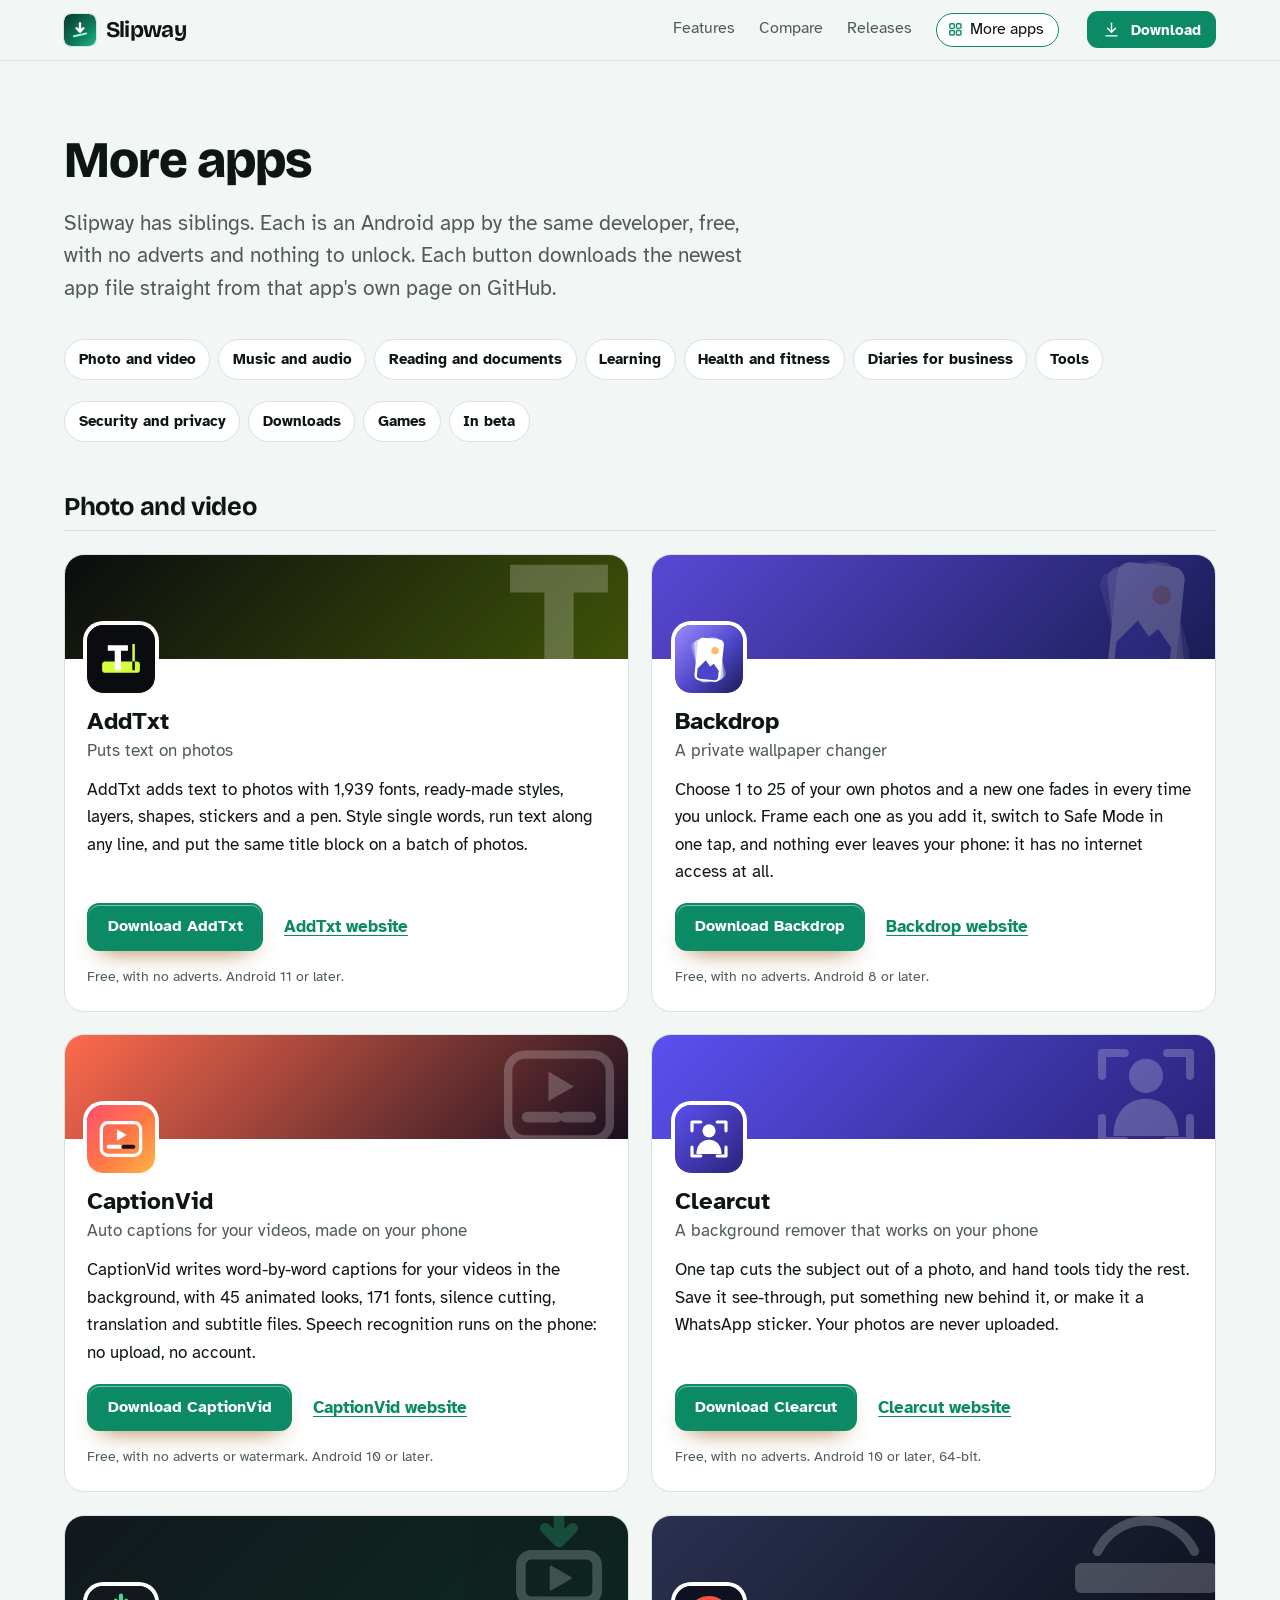
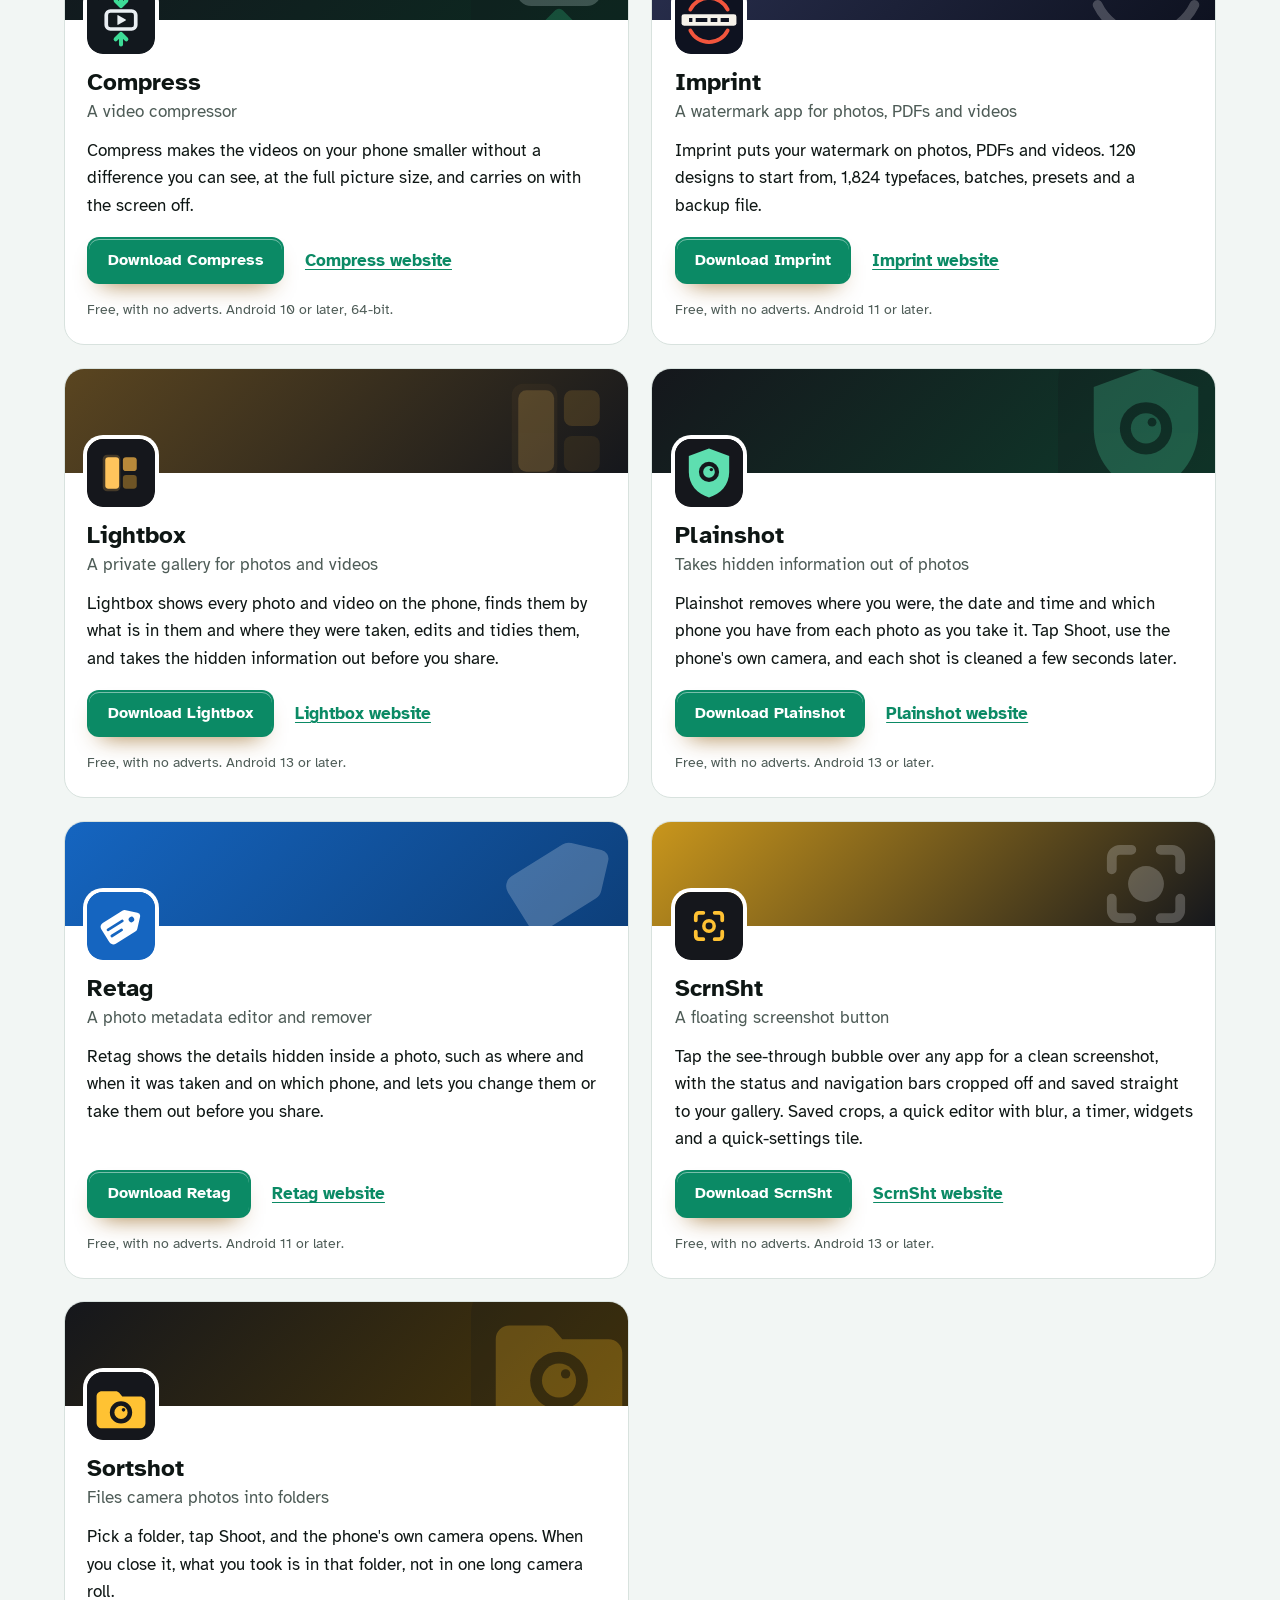
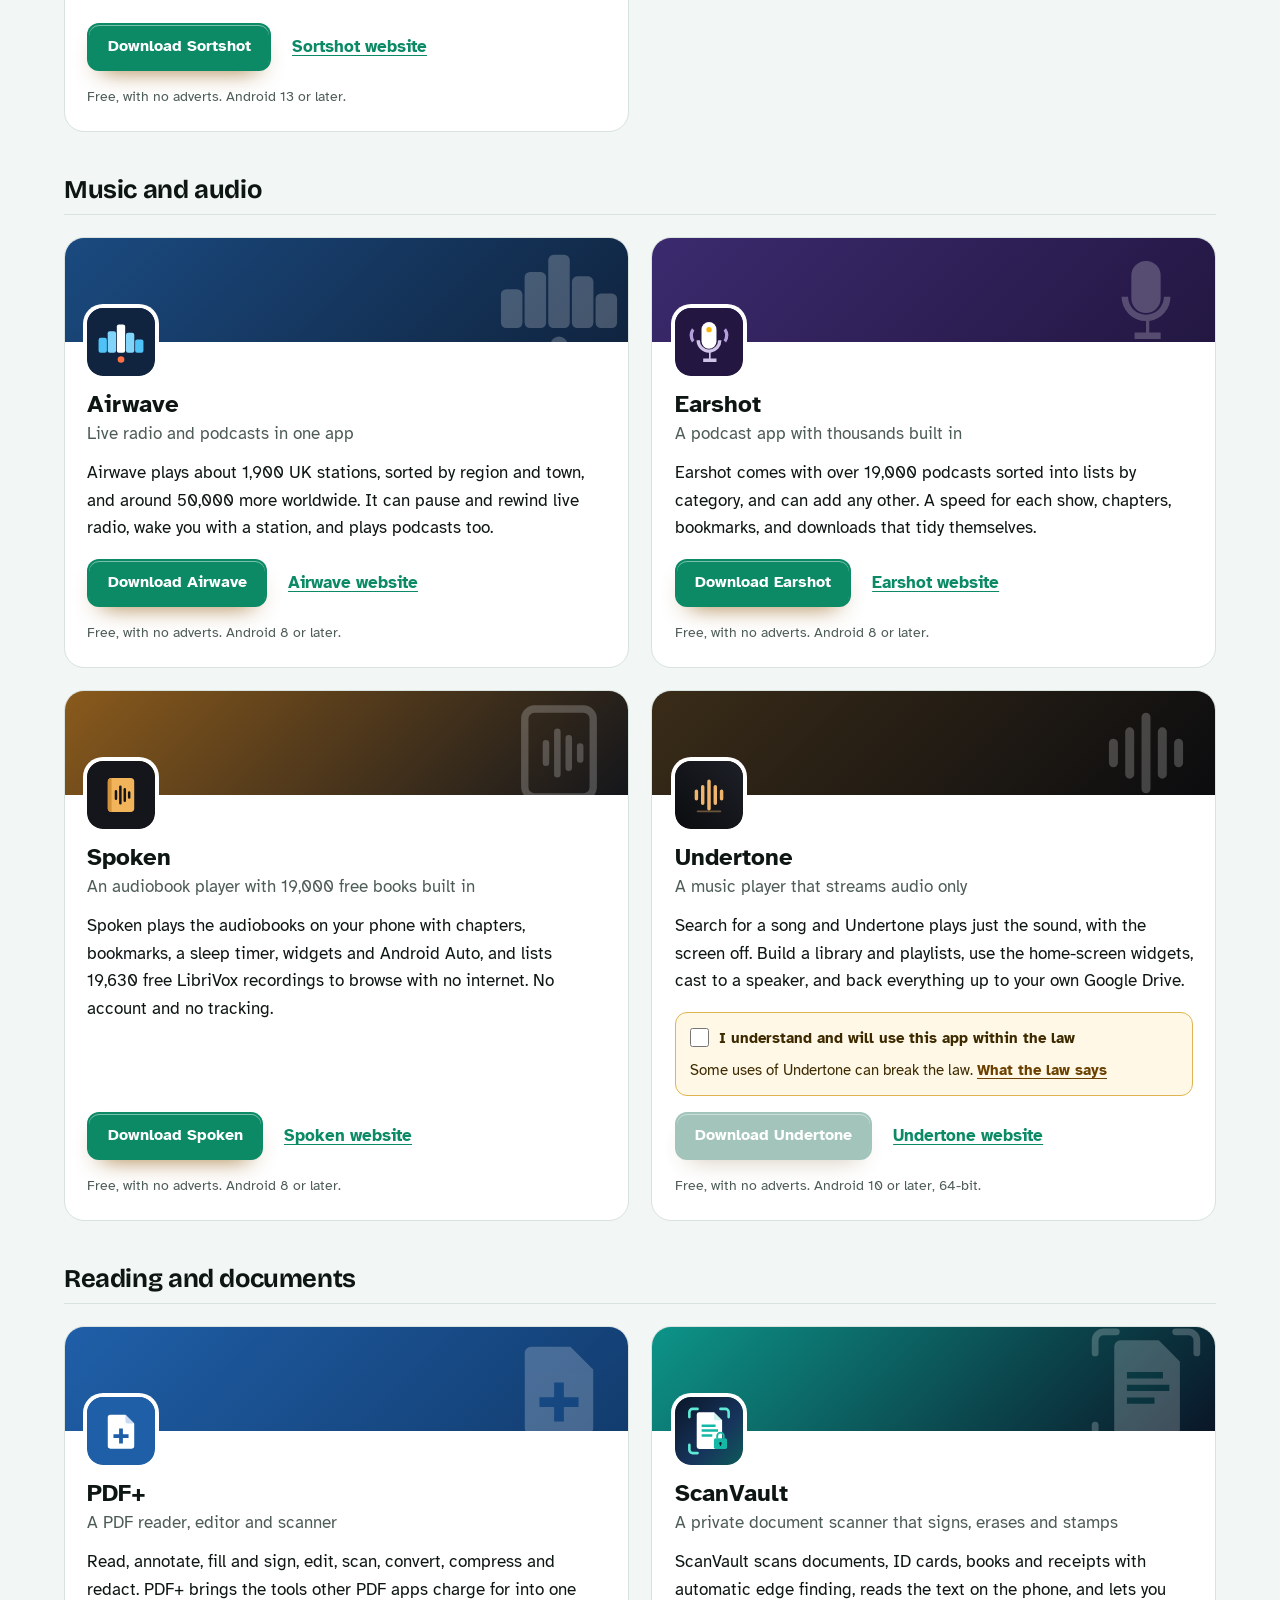
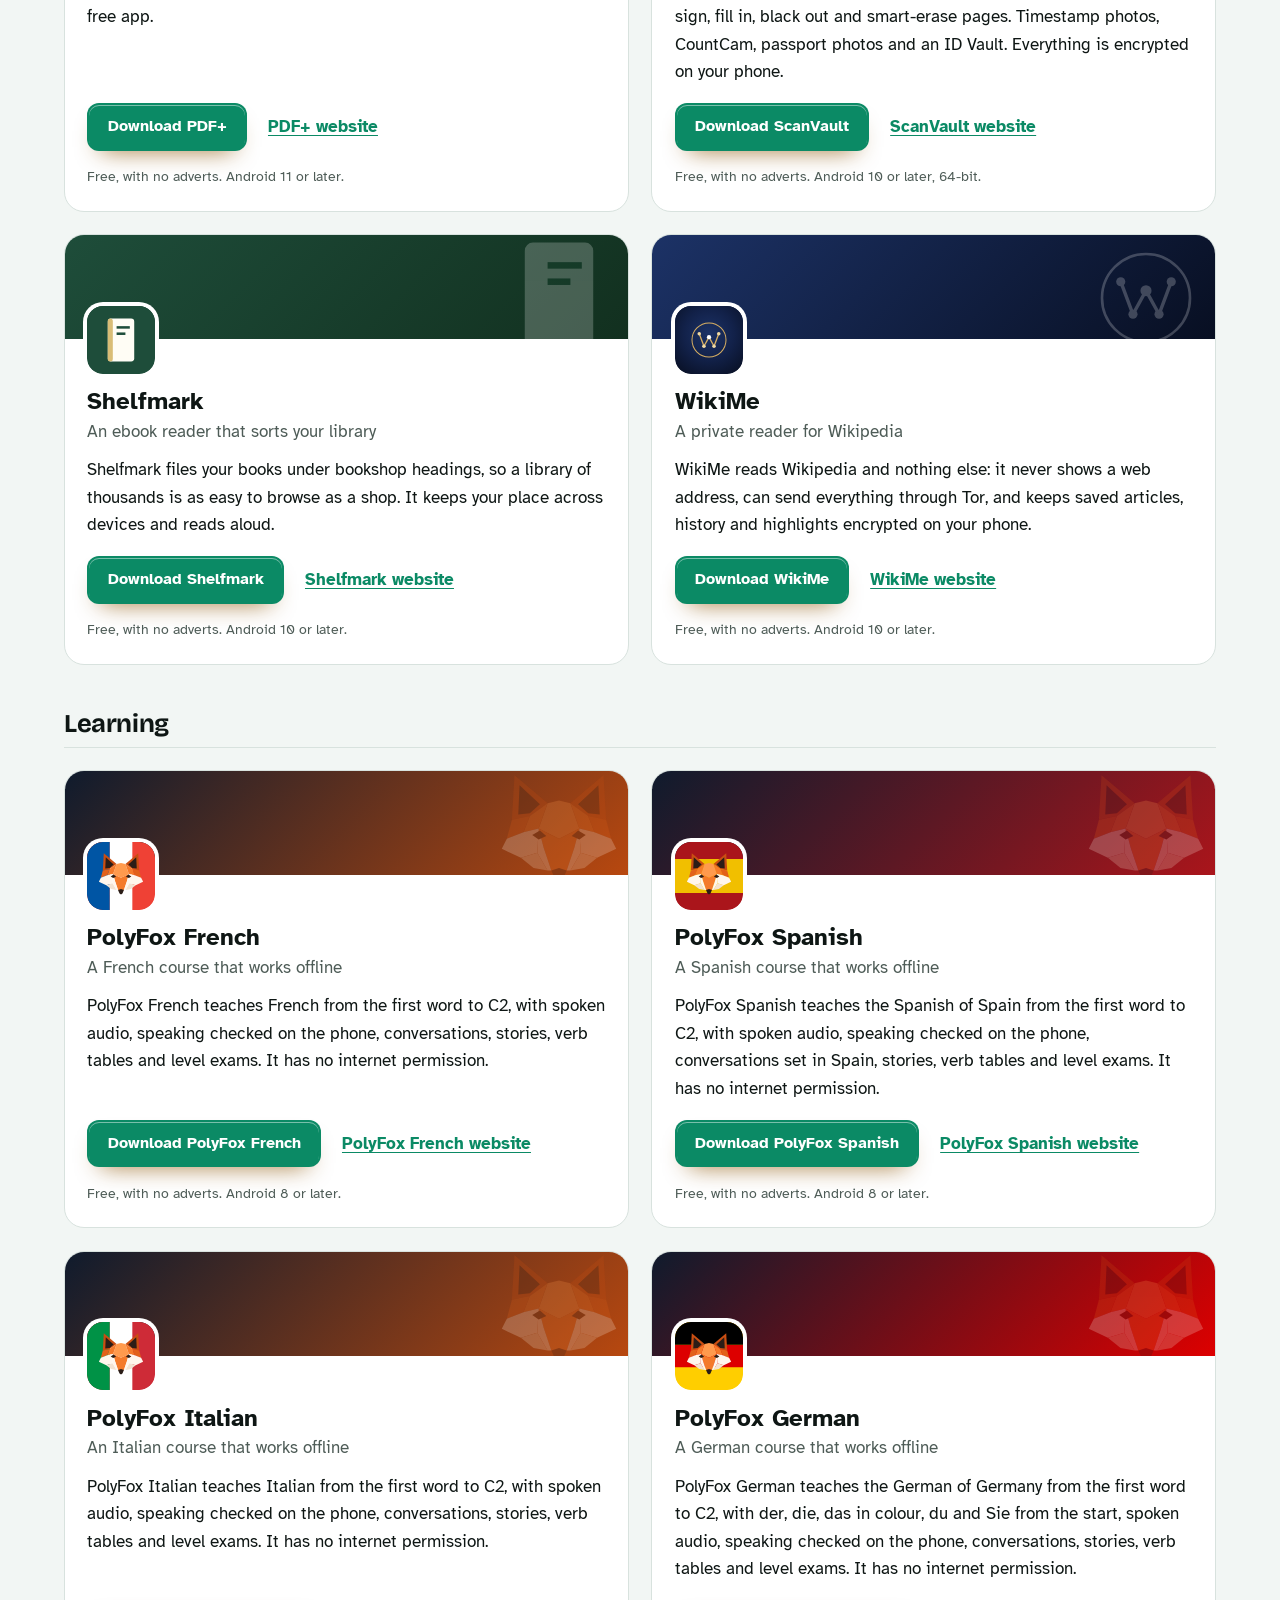
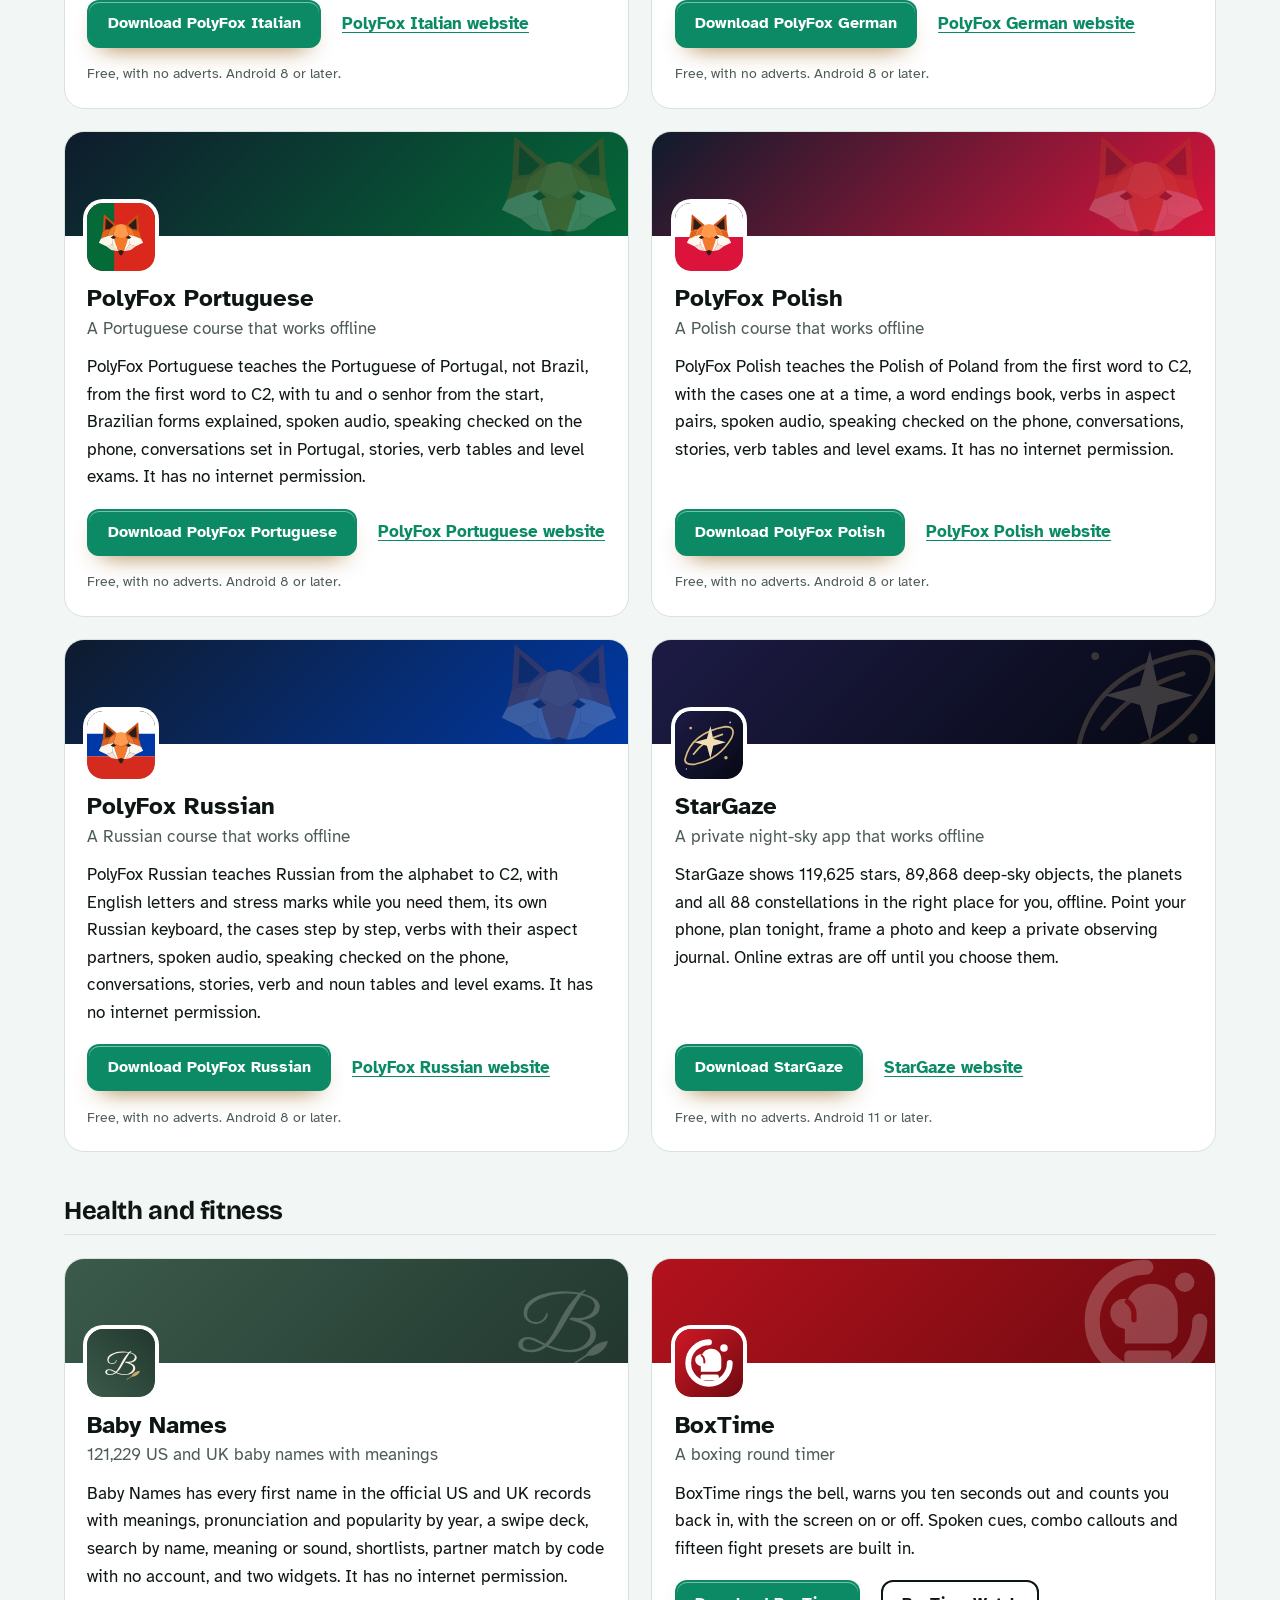
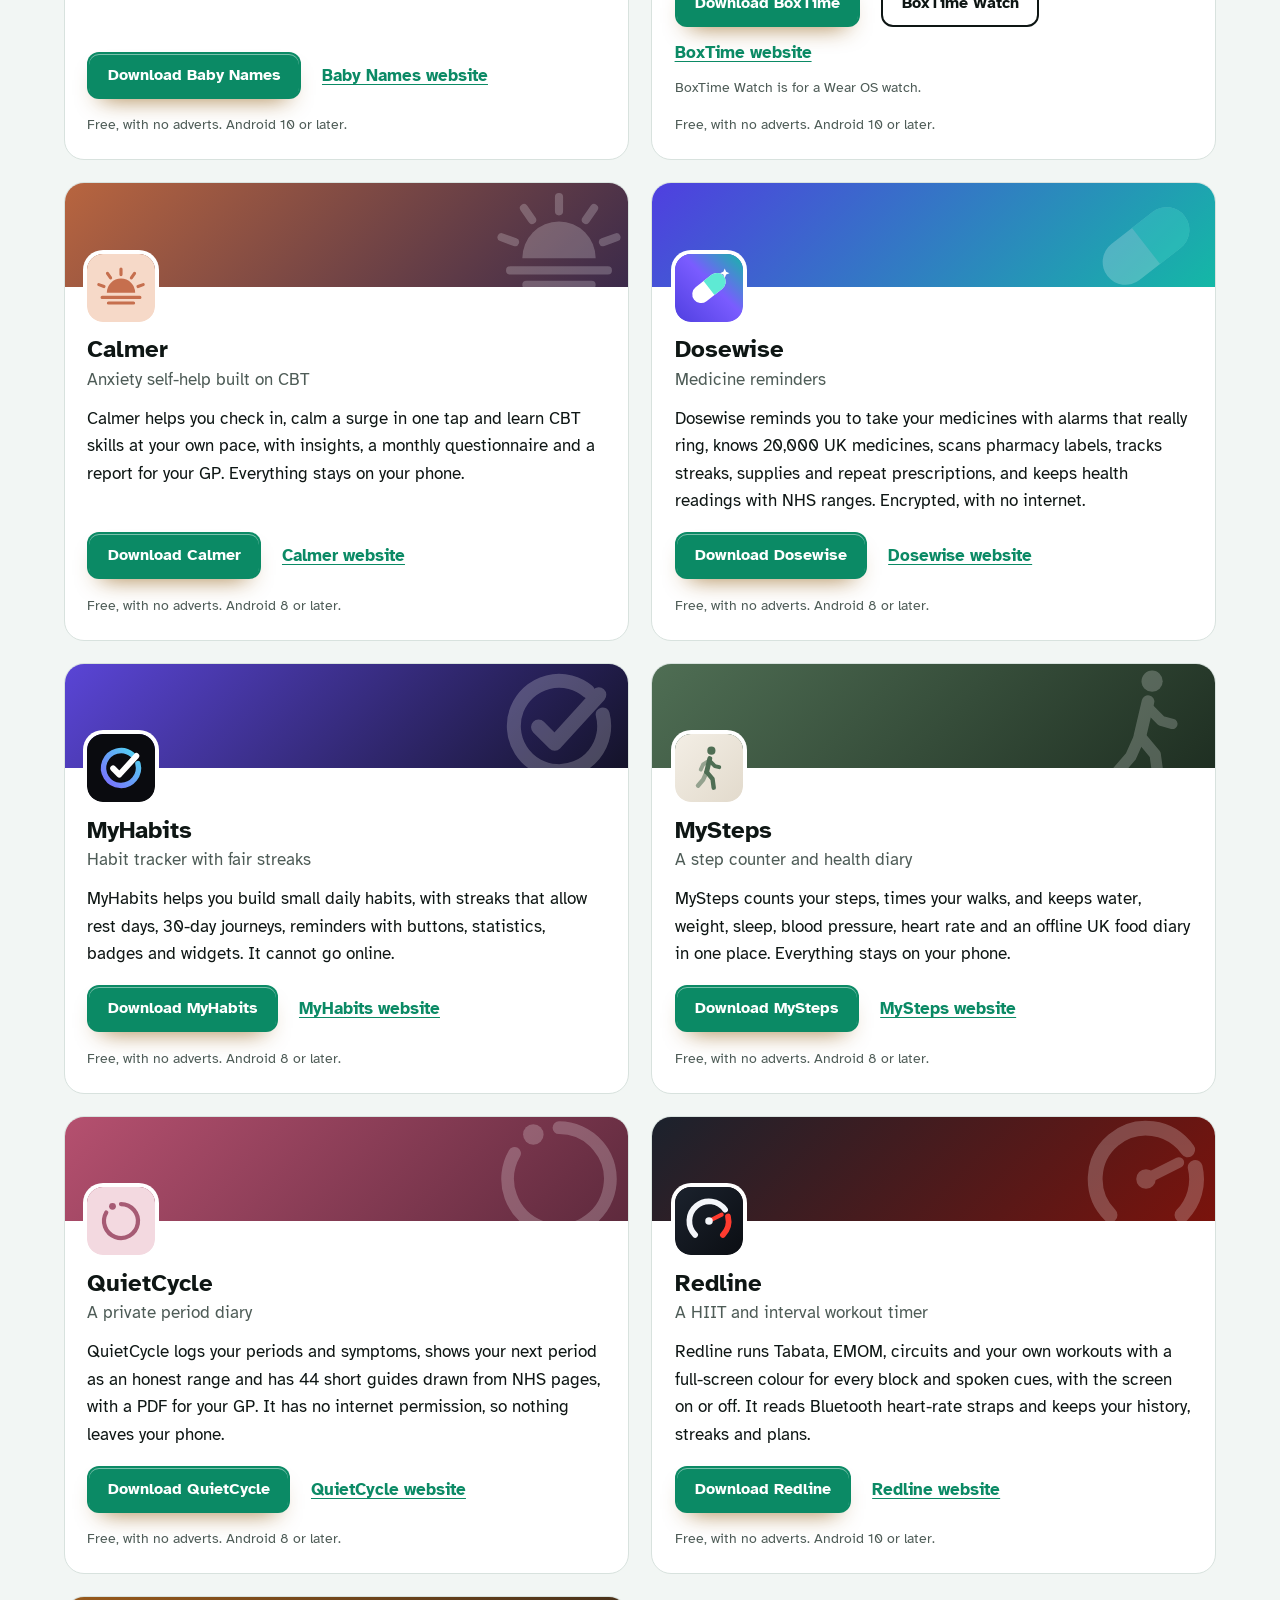
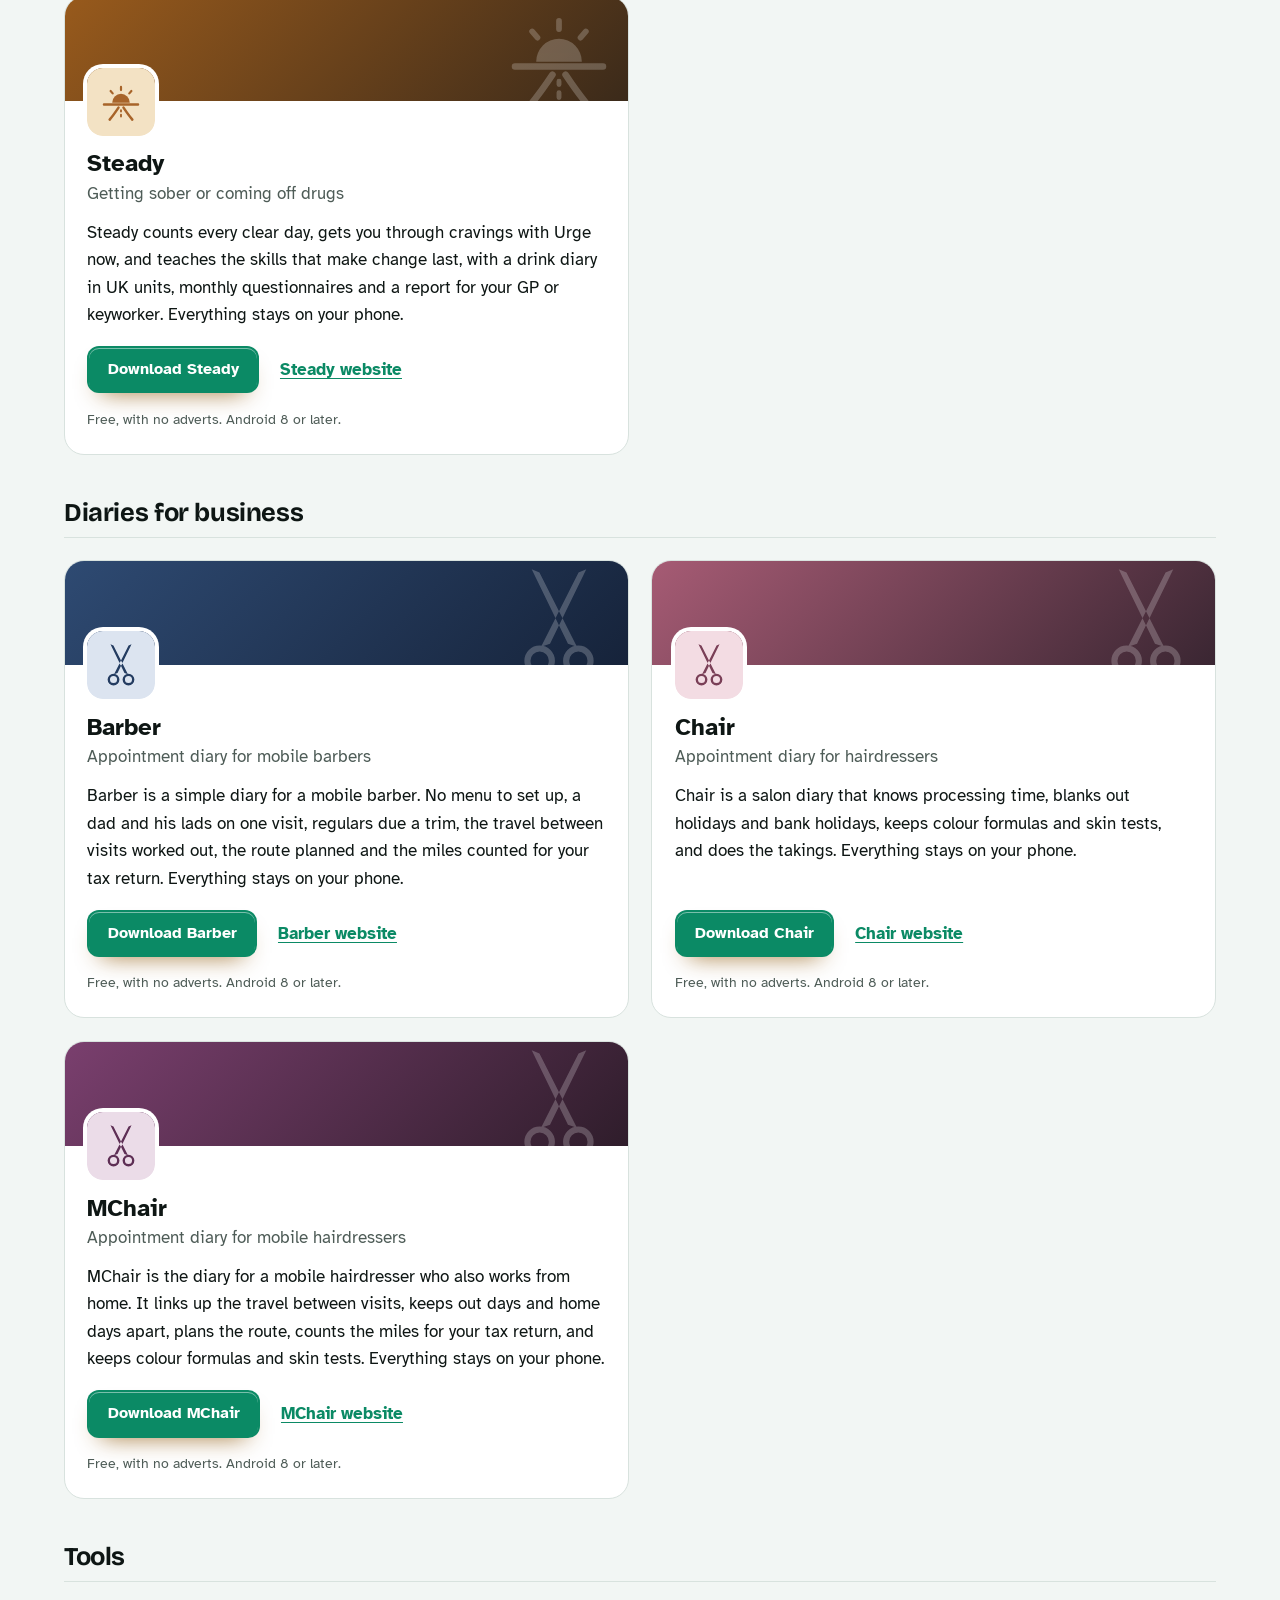
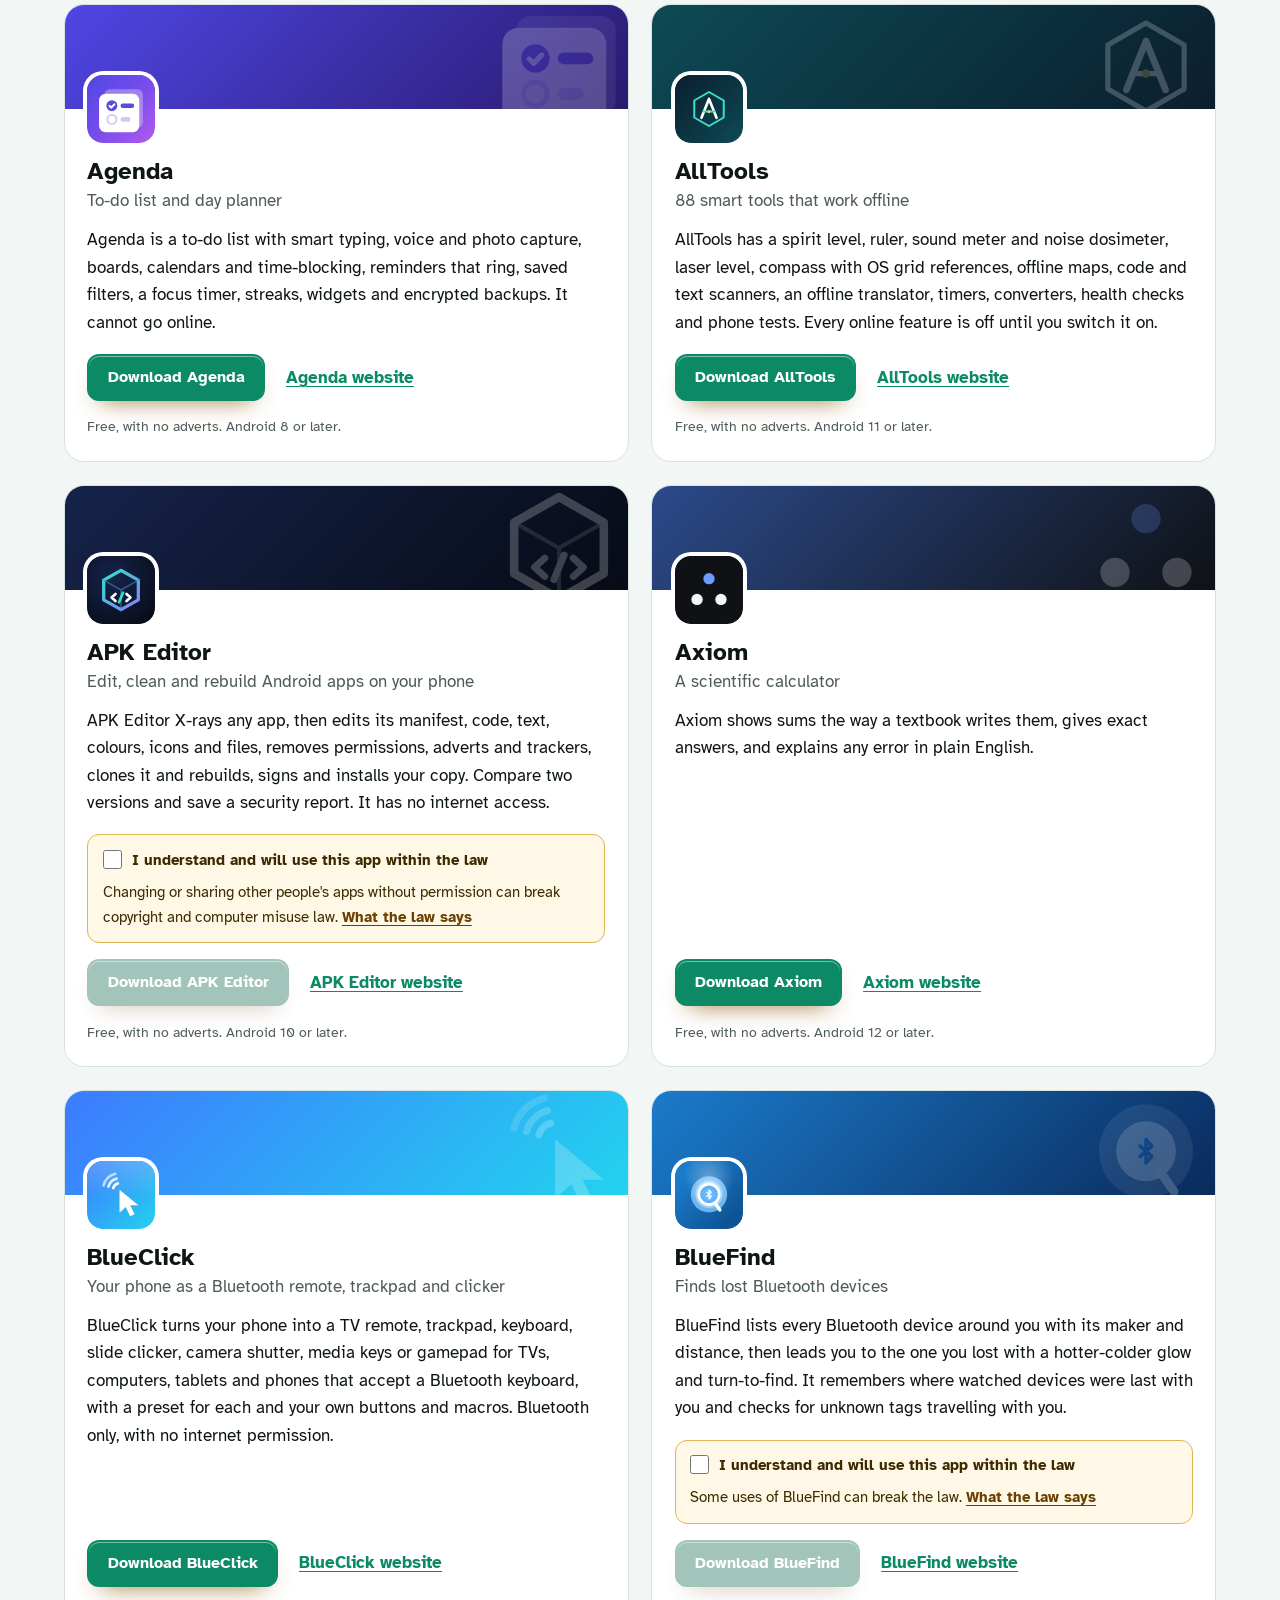
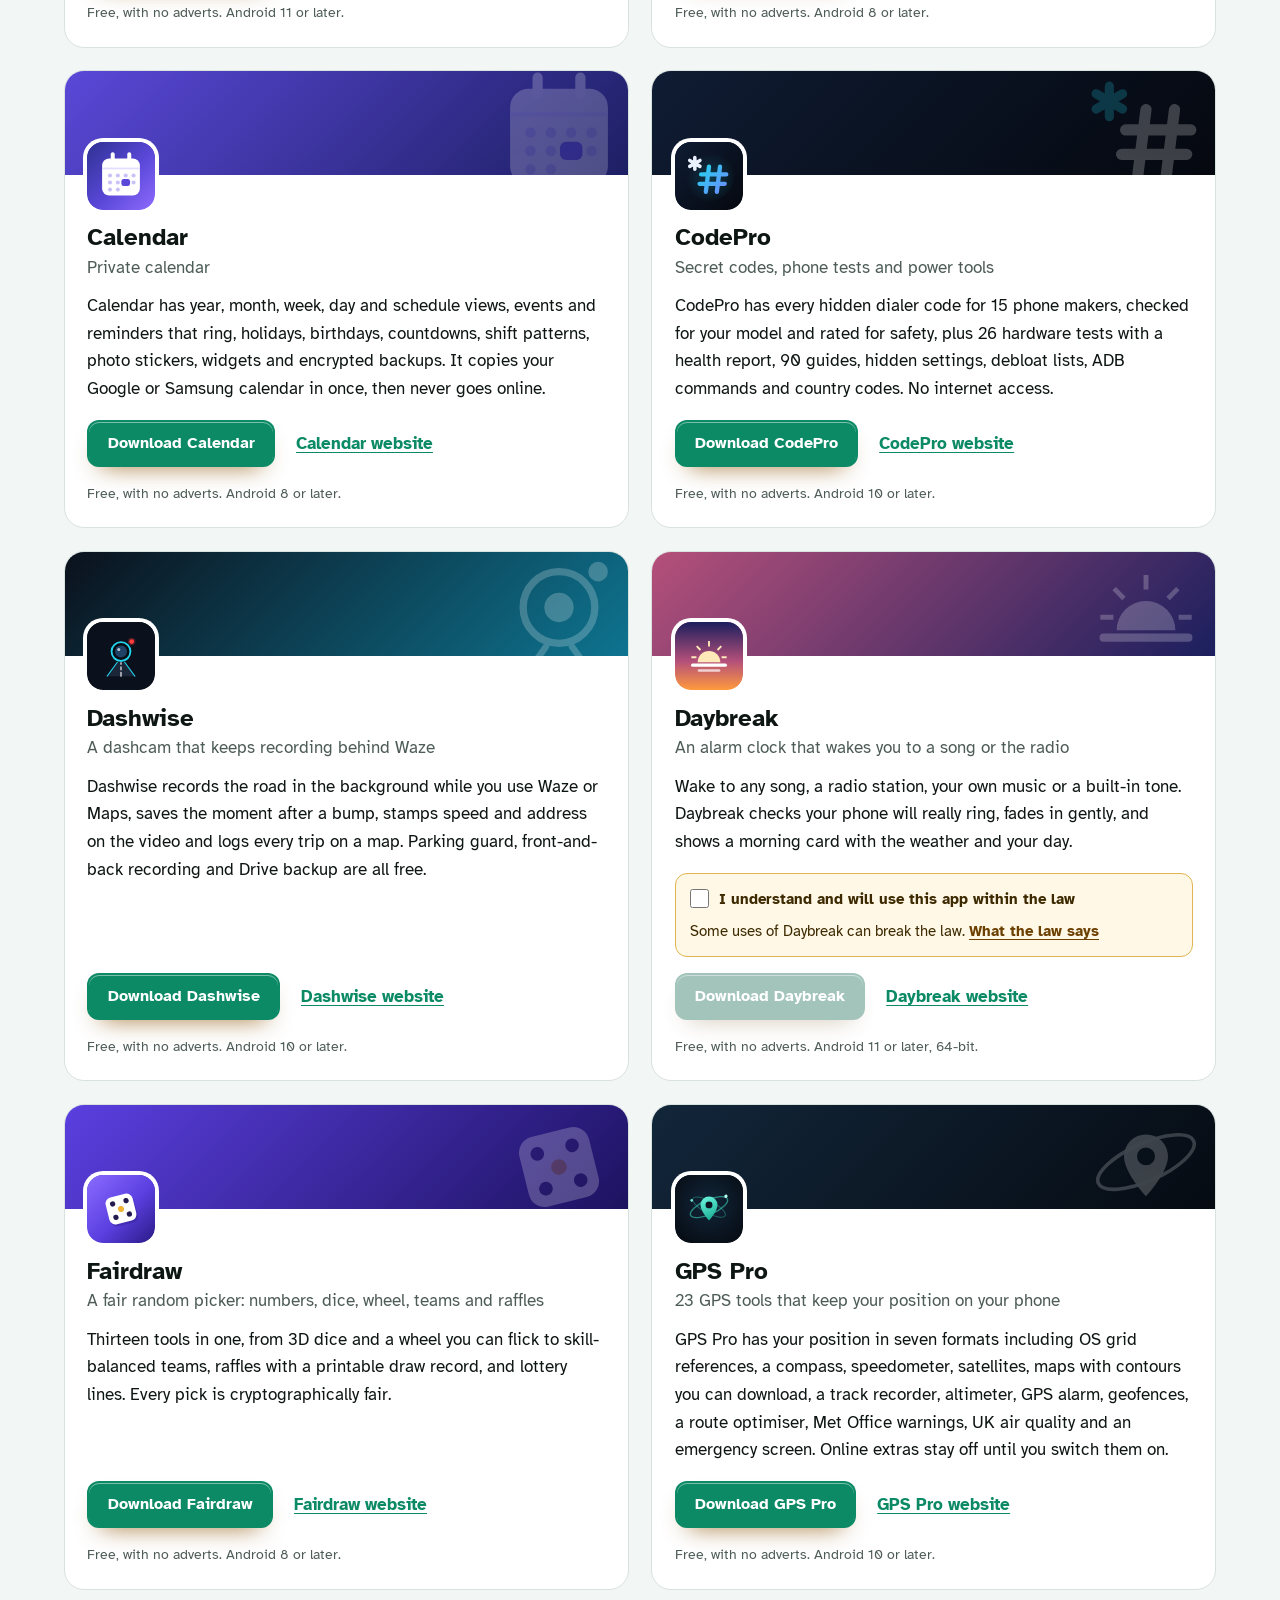
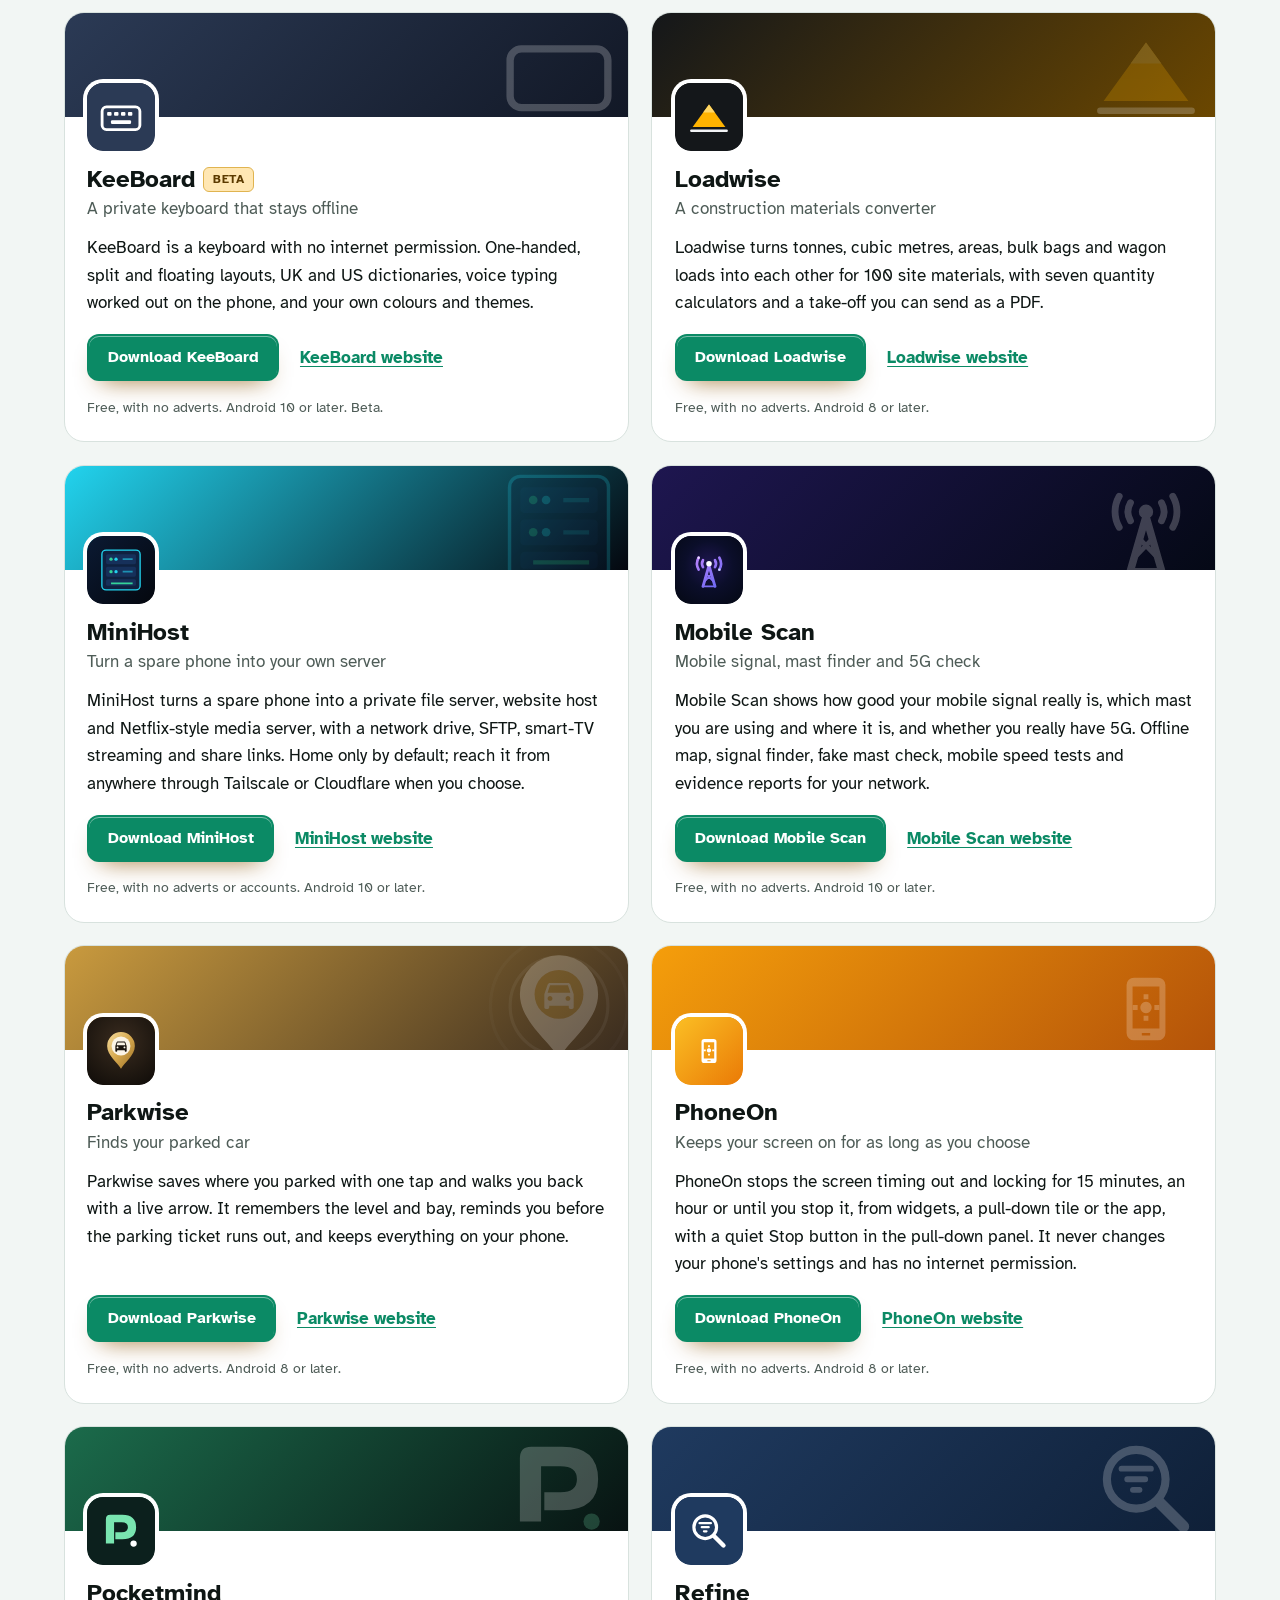
==== commit c1190438: "More apps: add BlueClick" ====
--- a/more-apps.html
+++ b/more-apps.html
@@ -4,7 +4,7 @@
 <meta charset="utf-8">
 <meta name="viewport" content="width=device-width, initial-scale=1">
 <title>More free Android apps from the maker of Slipway</title>
-<meta name="description" content="All 99 free Android apps from the maker of Slipway, in one list by category, each with its download and a link to its website.">
+<meta name="description" content="All 100 free Android apps from the maker of Slipway, in one list by category, each with its download and a link to its website.">
 <meta name="author" content="Jonathan Jackson">
 <link rel="canonical" href="https://customgpter.github.io/slipway/more-apps.html">
 <meta name="theme-color" content="#f2f6f4" media="(prefers-color-scheme: light)">
@@ -12,7 +12,7 @@
 <meta property="og:type" content="website">
 <meta property="og:site_name" content="Slipway">
 <meta property="og:title" content="More free Android apps from the maker of Slipway">
-<meta property="og:description" content="All 99 free Android apps from the maker of Slipway, in one list by category, each with its download and a link to its website.">
+<meta property="og:description" content="All 100 free Android apps from the maker of Slipway, in one list by category, each with its download and a link to its website.">
 <meta property="og:url" content="https://customgpter.github.io/slipway/more-apps.html">
 <meta property="og:image" content="https://customgpter.github.io/slipway/assets/og.png">
 <meta property="og:image:width" content="1200">
@@ -28,7 +28,7 @@
 <link rel="stylesheet" href="./assets/house.css?v=1">
 <link rel="stylesheet" href="./assets/apps-list.css?v=1">
 <script src="./assets/apps-list.js?v=1" defer></script>
-<script type="application/ld+json">{"@context":"https://schema.org","@type":"ItemList","name":"Apps from the maker of Slipway","url":"https://customgpter.github.io/slipway/more-apps.html","itemListElement":[{"@type":"ListItem","position":1,"name":"AddTxt","url":"https://customgpter.github.io/addtxt/"},{"@type":"ListItem","position":2,"name":"Backdrop","url":"https://customgpter.github.io/backdrop/"},{"@type":"ListItem","position":3,"name":"CaptionVid","url":"https://customgpter.github.io/captionvid/"},{"@type":"ListItem","position":4,"name":"Clearcut","url":"https://customgpter.github.io/clearcut/"},{"@type":"ListItem","position":5,"name":"Compress","url":"https://customgpter.github.io/compress/"},{"@type":"ListItem","position":6,"name":"Imprint","url":"https://customgpter.github.io/imprint/"},{"@type":"ListItem","position":7,"name":"Lightbox","url":"https://customgpter.github.io/lightbox/"},{"@type":"ListItem","position":8,"name":"Plainshot","url":"https://customgpter.github.io/plainshot/"},{"@type":"ListItem","position":9,"name":"Retag","url":"https://customgpter.github.io/retag/"},{"@type":"ListItem","position":10,"name":"ScrnSht","url":"https://customgpter.github.io/scrnsht/"},{"@type":"ListItem","position":11,"name":"Sortshot","url":"https://customgpter.github.io/sortshot/"},{"@type":"ListItem","position":12,"name":"Airwave","url":"https://customgpter.github.io/airwave/"},{"@type":"ListItem","position":13,"name":"Earshot","url":"https://customgpter.github.io/earshot/"},{"@type":"ListItem","position":14,"name":"Spoken","url":"https://customgpter.github.io/spoken/"},{"@type":"ListItem","position":15,"name":"Undertone","url":"https://customgpter.github.io/undertone/"},{"@type":"ListItem","position":16,"name":"PDF+","url":"https://customgpter.github.io/pdfplus/"},{"@type":"ListItem","position":17,"name":"ScanVault","url":"https://customgpter.github.io/scanvault/"},{"@type":"ListItem","position":18,"name":"Shelfmark","url":"https://customgpter.github.io/shelfmark/"},{"@type":"ListItem","position":19,"name":"WikiMe","url":"https://customgpter.github.io/wikime/"},{"@type":"ListItem","position":20,"name":"PolyFox French","url":"https://customgpter.github.io/polyfox/"},{"@type":"ListItem","position":21,"name":"PolyFox Spanish","url":"https://customgpter.github.io/polyfox-spanish/"},{"@type":"ListItem","position":22,"name":"PolyFox Italian","url":"https://customgpter.github.io/polyfox-italian/"},{"@type":"ListItem","position":23,"name":"PolyFox German","url":"https://customgpter.github.io/polyfox-german/"},{"@type":"ListItem","position":24,"name":"PolyFox Portuguese","url":"https://customgpter.github.io/polyfox-portuguese/"},{"@type":"ListItem","position":25,"name":"PolyFox Polish","url":"https://customgpter.github.io/polyfox-polish/"},{"@type":"ListItem","position":26,"name":"PolyFox Russian","url":"https://customgpter.github.io/polyfox-russian/"},{"@type":"ListItem","position":27,"name":"StarGaze","url":"https://customgpter.github.io/stargaze/"},{"@type":"ListItem","position":28,"name":"Baby Names","url":"https://customgpter.github.io/babynames/"},{"@type":"ListItem","position":29,"name":"BoxTime","url":"https://customgpter.github.io/boxtime/"},{"@type":"ListItem","position":30,"name":"Calmer","url":"https://customgpter.github.io/calmer/"},{"@type":"ListItem","position":31,"name":"Dosewise","url":"https://customgpter.github.io/dosewise/"},{"@type":"ListItem","position":32,"name":"MyHabits","url":"https://customgpter.github.io/myhabits/"},{"@type":"ListItem","position":33,"name":"MySteps","url":"https://customgpter.github.io/mysteps/"},{"@type":"ListItem","position":34,"name":"QuietCycle","url":"https://customgpter.github.io/quietcycle/"},{"@type":"ListItem","position":35,"name":"Redline","url":"https://customgpter.github.io/redline/"},{"@type":"ListItem","position":36,"name":"Steady","url":"https://customgpter.github.io/steady/"},{"@type":"ListItem","position":37,"name":"Barber","url":"https://customgpter.github.io/barber/"},{"@type":"ListItem","position":38,"name":"Chair","url":"https://customgpter.github.io/chair/"},{"@type":"ListItem","position":39,"name":"MChair","url":"https://customgpter.github.io/mchair/"},{"@type":"ListItem","position":40,"name":"Agenda","url":"https://customgpter.github.io/agenda/"},{"@type":"ListItem","position":41,"name":"AllTools","url":"https://customgpter.github.io/alltools/"},{"@type":"ListItem","position":42,"name":"APK Editor","url":"https://customgpter.github.io/apkeditor/"},{"@type":"ListItem","position":43,"name":"Axiom","url":"https://customgpter.github.io/axiom/"},{"@type":"ListItem","position":44,"name":"BlueFind","url":"https://customgpter.github.io/bluefind/"},{"@type":"ListItem","position":45,"name":"Calendar","url":"https://customgpter.github.io/calendar/"},{"@type":"ListItem","position":46,"name":"CodePro","url":"https://customgpter.github.io/codepro/"},{"@type":"ListItem","position":47,"name":"Dashwise","url":"https://customgpter.github.io/dashwise/"},{"@type":"ListItem","position":48,"name":"Daybreak","url":"https://customgpter.github.io/daybreak/"},{"@type":"ListItem","position":49,"name":"Fairdraw","url":"https://customgpter.github.io/fairdraw/"},{"@type":"ListItem","position":50,"name":"GPS Pro","url":"https://customgpter.github.io/gpspro/"},{"@type":"ListItem","position":51,"name":"KeeBoard","url":"https://customgpter.github.io/keeboard/"},{"@type":"ListItem","position":52,"name":"Loadwise","url":"https://customgpter.github.io/loadwise/"},{"@type":"ListItem","position":53,"name":"MiniHost","url":"https://customgpter.github.io/minihost/"},{"@type":"ListItem","position":54,"name":"Mobile Scan","url":"https://customgpter.github.io/mobilescan/"},{"@type":"ListItem","position":55,"name":"Parkwise","url":"https://customgpter.github.io/parkwise/"},{"@type":"ListItem","position":56,"name":"PhoneOn","url":"https://customgpter.github.io/phoneon/"},{"@type":"ListItem","position":57,"name":"Pocketmind","url":"https://customgpter.github.io/pocketmind/"},{"@type":"ListItem","position":58,"name":"Refine","url":"https://customgpter.github.io/refine/"},{"@type":"ListItem","position":59,"name":"Shiftwise","url":"https://customgpter.github.io/shiftwise/"},{"@type":"ListItem","position":60,"name":"SimpleCalc","url":"https://customgpter.github.io/simplecalc/"},{"@type":"ListItem","position":61,"name":"Skyline","url":"https://customgpter.github.io/skyline/"},{"@type":"ListItem","position":62,"name":"Slipway","url":"https://customgpter.github.io/slipway/"},{"@type":"ListItem","position":63,"name":"Tagger","url":"https://customgpter.github.io/tagger/"},{"@type":"ListItem","position":64,"name":"TotalClean","url":"https://customgpter.github.io/totalclean/"},{"@type":"ListItem","position":65,"name":"TVLink","url":"https://customgpter.github.io/tvlink/"},{"@type":"ListItem","position":66,"name":"Unbox","url":"https://customgpter.github.io/unbox/"},{"@type":"ListItem","position":67,"name":"WhatsKeep","url":"https://customgpter.github.io/whatskeep/"},{"@type":"ListItem","position":68,"name":"WiFi Scan","url":"https://customgpter.github.io/wifiscan/"},{"@type":"ListItem","position":69,"name":"Auditly","url":"https://customgpter.github.io/auditly/"},{"@type":"ListItem","position":70,"name":"Backchannel","url":"https://customgpter.github.io/backchannel/"},{"@type":"ListItem","position":71,"name":"ENotes","url":"https://customgpter.github.io/enotes/"},{"@type":"ListItem","position":72,"name":"FindMe","url":"https://customgpter.github.io/findme/"},{"@type":"ListItem","position":73,"name":"iLock","url":"https://customgpter.github.io/ilock/"},{"@type":"ListItem","position":74,"name":"ImSafe","url":"https://customgpter.github.io/imsafe/"},{"@type":"ListItem","position":75,"name":"IShred","url":"https://customgpter.github.io/ishred/"},{"@type":"ListItem","position":76,"name":"LockBox","url":"https://customgpter.github.io/lockbox/"},{"@type":"ListItem","position":77,"name":"PassVault","url":"https://customgpter.github.io/passvault/"},{"@type":"ListItem","position":78,"name":"SpyFind","url":"https://customgpter.github.io/spyfind/"},{"@type":"ListItem","position":79,"name":"TextWipe","url":"https://customgpter.github.io/textwipe/"},{"@type":"ListItem","position":80,"name":"Tracewire","url":"https://customgpter.github.io/tracewire/"},{"@type":"ListItem","position":81,"name":"Vigil","url":"https://customgpter.github.io/vigil/"},{"@type":"ListItem","position":82,"name":"Grab","url":"https://customgpter.github.io/grab/"},{"@type":"ListItem","position":83,"name":"Swarm","url":"https://customgpter.github.io/swarm/"},{"@type":"ListItem","position":84,"name":"Plane Games","url":"https://customgpter.github.io/plane-games/"},{"@type":"ListItem","position":85,"name":"Ninefold","url":"https://customgpter.github.io/ninefold/"},{"@type":"ListItem","position":86,"name":"Cubewise","url":"https://customgpter.github.io/cubewise/"},{"@type":"ListItem","position":87,"name":"Tilewise","url":"https://customgpter.github.io/tilewise/"},{"@type":"ListItem","position":88,"name":"Letterwise","url":"https://customgpter.github.io/letterwise/"},{"@type":"ListItem","position":89,"name":"Kingside","url":"https://customgpter.github.io/kingside/"},{"@type":"ListItem","position":90,"name":"Deckhand","url":"https://customgpter.github.io/deckhand/"},{"@type":"ListItem","position":91,"name":"SNESForge","url":"https://customgpter.github.io/snesforge/"},{"@type":"ListItem","position":92,"name":"Fame Boy","url":"https://customgpter.github.io/fameboy/"},{"@type":"ListItem","position":93,"name":"PSPPro","url":"https://customgpter.github.io/psppro/"},{"@type":"ListItem","position":94,"name":"MegaGen","url":"https://customgpter.github.io/megagen/"},{"@type":"ListItem","position":95,"name":"QVR","url":"https://customgpter.github.io/qvr/"},{"@type":"ListItem","position":96,"name":"QVR Watch","url":"https://customgpter.github.io/qvr-watch/"},{"@type":"ListItem","position":97,"name":"QVRLite","url":"https://customgpter.github.io/qvrlite/"},{"@type":"ListItem","position":98,"name":"Onionz","url":"https://customgpter.github.io/onionz/"},{"@type":"ListItem","position":99,"name":"OnionzWeb","url":"https://customgpter.github.io/onionzweb/"}]}</script>
+<script type="application/ld+json">{"@context":"https://schema.org","@type":"ItemList","name":"Apps from the maker of Slipway","url":"https://customgpter.github.io/slipway/more-apps.html","itemListElement":[{"@type":"ListItem","position":1,"name":"AddTxt","url":"https://customgpter.github.io/addtxt/"},{"@type":"ListItem","position":2,"name":"Backdrop","url":"https://customgpter.github.io/backdrop/"},{"@type":"ListItem","position":3,"name":"CaptionVid","url":"https://customgpter.github.io/captionvid/"},{"@type":"ListItem","position":4,"name":"Clearcut","url":"https://customgpter.github.io/clearcut/"},{"@type":"ListItem","position":5,"name":"Compress","url":"https://customgpter.github.io/compress/"},{"@type":"ListItem","position":6,"name":"Imprint","url":"https://customgpter.github.io/imprint/"},{"@type":"ListItem","position":7,"name":"Lightbox","url":"https://customgpter.github.io/lightbox/"},{"@type":"ListItem","position":8,"name":"Plainshot","url":"https://customgpter.github.io/plainshot/"},{"@type":"ListItem","position":9,"name":"Retag","url":"https://customgpter.github.io/retag/"},{"@type":"ListItem","position":10,"name":"ScrnSht","url":"https://customgpter.github.io/scrnsht/"},{"@type":"ListItem","position":11,"name":"Sortshot","url":"https://customgpter.github.io/sortshot/"},{"@type":"ListItem","position":12,"name":"Airwave","url":"https://customgpter.github.io/airwave/"},{"@type":"ListItem","position":13,"name":"Earshot","url":"https://customgpter.github.io/earshot/"},{"@type":"ListItem","position":14,"name":"Spoken","url":"https://customgpter.github.io/spoken/"},{"@type":"ListItem","position":15,"name":"Undertone","url":"https://customgpter.github.io/undertone/"},{"@type":"ListItem","position":16,"name":"PDF+","url":"https://customgpter.github.io/pdfplus/"},{"@type":"ListItem","position":17,"name":"ScanVault","url":"https://customgpter.github.io/scanvault/"},{"@type":"ListItem","position":18,"name":"Shelfmark","url":"https://customgpter.github.io/shelfmark/"},{"@type":"ListItem","position":19,"name":"WikiMe","url":"https://customgpter.github.io/wikime/"},{"@type":"ListItem","position":20,"name":"PolyFox French","url":"https://customgpter.github.io/polyfox/"},{"@type":"ListItem","position":21,"name":"PolyFox Spanish","url":"https://customgpter.github.io/polyfox-spanish/"},{"@type":"ListItem","position":22,"name":"PolyFox Italian","url":"https://customgpter.github.io/polyfox-italian/"},{"@type":"ListItem","position":23,"name":"PolyFox German","url":"https://customgpter.github.io/polyfox-german/"},{"@type":"ListItem","position":24,"name":"PolyFox Portuguese","url":"https://customgpter.github.io/polyfox-portuguese/"},{"@type":"ListItem","position":25,"name":"PolyFox Polish","url":"https://customgpter.github.io/polyfox-polish/"},{"@type":"ListItem","position":26,"name":"PolyFox Russian","url":"https://customgpter.github.io/polyfox-russian/"},{"@type":"ListItem","position":27,"name":"StarGaze","url":"https://customgpter.github.io/stargaze/"},{"@type":"ListItem","position":28,"name":"Baby Names","url":"https://customgpter.github.io/babynames/"},{"@type":"ListItem","position":29,"name":"BoxTime","url":"https://customgpter.github.io/boxtime/"},{"@type":"ListItem","position":30,"name":"Calmer","url":"https://customgpter.github.io/calmer/"},{"@type":"ListItem","position":31,"name":"Dosewise","url":"https://customgpter.github.io/dosewise/"},{"@type":"ListItem","position":32,"name":"MyHabits","url":"https://customgpter.github.io/myhabits/"},{"@type":"ListItem","position":33,"name":"MySteps","url":"https://customgpter.github.io/mysteps/"},{"@type":"ListItem","position":34,"name":"QuietCycle","url":"https://customgpter.github.io/quietcycle/"},{"@type":"ListItem","position":35,"name":"Redline","url":"https://customgpter.github.io/redline/"},{"@type":"ListItem","position":36,"name":"Steady","url":"https://customgpter.github.io/steady/"},{"@type":"ListItem","position":37,"name":"Barber","url":"https://customgpter.github.io/barber/"},{"@type":"ListItem","position":38,"name":"Chair","url":"https://customgpter.github.io/chair/"},{"@type":"ListItem","position":39,"name":"MChair","url":"https://customgpter.github.io/mchair/"},{"@type":"ListItem","position":40,"name":"Agenda","url":"https://customgpter.github.io/agenda/"},{"@type":"ListItem","position":41,"name":"AllTools","url":"https://customgpter.github.io/alltools/"},{"@type":"ListItem","position":42,"name":"APK Editor","url":"https://customgpter.github.io/apkeditor/"},{"@type":"ListItem","position":43,"name":"Axiom","url":"https://customgpter.github.io/axiom/"},{"@type":"ListItem","position":44,"name":"BlueClick","url":"https://customgpter.github.io/blueclick/"},{"@type":"ListItem","position":45,"name":"BlueFind","url":"https://customgpter.github.io/bluefind/"},{"@type":"ListItem","position":46,"name":"Calendar","url":"https://customgpter.github.io/calendar/"},{"@type":"ListItem","position":47,"name":"CodePro","url":"https://customgpter.github.io/codepro/"},{"@type":"ListItem","position":48,"name":"Dashwise","url":"https://customgpter.github.io/dashwise/"},{"@type":"ListItem","position":49,"name":"Daybreak","url":"https://customgpter.github.io/daybreak/"},{"@type":"ListItem","position":50,"name":"Fairdraw","url":"https://customgpter.github.io/fairdraw/"},{"@type":"ListItem","position":51,"name":"GPS Pro","url":"https://customgpter.github.io/gpspro/"},{"@type":"ListItem","position":52,"name":"KeeBoard","url":"https://customgpter.github.io/keeboard/"},{"@type":"ListItem","position":53,"name":"Loadwise","url":"https://customgpter.github.io/loadwise/"},{"@type":"ListItem","position":54,"name":"MiniHost","url":"https://customgpter.github.io/minihost/"},{"@type":"ListItem","position":55,"name":"Mobile Scan","url":"https://customgpter.github.io/mobilescan/"},{"@type":"ListItem","position":56,"name":"Parkwise","url":"https://customgpter.github.io/parkwise/"},{"@type":"ListItem","position":57,"name":"PhoneOn","url":"https://customgpter.github.io/phoneon/"},{"@type":"ListItem","position":58,"name":"Pocketmind","url":"https://customgpter.github.io/pocketmind/"},{"@type":"ListItem","position":59,"name":"Refine","url":"https://customgpter.github.io/refine/"},{"@type":"ListItem","position":60,"name":"Shiftwise","url":"https://customgpter.github.io/shiftwise/"},{"@type":"ListItem","position":61,"name":"SimpleCalc","url":"https://customgpter.github.io/simplecalc/"},{"@type":"ListItem","position":62,"name":"Skyline","url":"https://customgpter.github.io/skyline/"},{"@type":"ListItem","position":63,"name":"Slipway","url":"https://customgpter.github.io/slipway/"},{"@type":"ListItem","position":64,"name":"Tagger","url":"https://customgpter.github.io/tagger/"},{"@type":"ListItem","position":65,"name":"TotalClean","url":"https://customgpter.github.io/totalclean/"},{"@type":"ListItem","position":66,"name":"TVLink","url":"https://customgpter.github.io/tvlink/"},{"@type":"ListItem","position":67,"name":"Unbox","url":"https://customgpter.github.io/unbox/"},{"@type":"ListItem","position":68,"name":"WhatsKeep","url":"https://customgpter.github.io/whatskeep/"},{"@type":"ListItem","position":69,"name":"WiFi Scan","url":"https://customgpter.github.io/wifiscan/"},{"@type":"ListItem","position":70,"name":"Auditly","url":"https://customgpter.github.io/auditly/"},{"@type":"ListItem","position":71,"name":"Backchannel","url":"https://customgpter.github.io/backchannel/"},{"@type":"ListItem","position":72,"name":"ENotes","url":"https://customgpter.github.io/enotes/"},{"@type":"ListItem","position":73,"name":"FindMe","url":"https://customgpter.github.io/findme/"},{"@type":"ListItem","position":74,"name":"iLock","url":"https://customgpter.github.io/ilock/"},{"@type":"ListItem","position":75,"name":"ImSafe","url":"https://customgpter.github.io/imsafe/"},{"@type":"ListItem","position":76,"name":"IShred","url":"https://customgpter.github.io/ishred/"},{"@type":"ListItem","position":77,"name":"LockBox","url":"https://customgpter.github.io/lockbox/"},{"@type":"ListItem","position":78,"name":"PassVault","url":"https://customgpter.github.io/passvault/"},{"@type":"ListItem","position":79,"name":"SpyFind","url":"https://customgpter.github.io/spyfind/"},{"@type":"ListItem","position":80,"name":"TextWipe","url":"https://customgpter.github.io/textwipe/"},{"@type":"ListItem","position":81,"name":"Tracewire","url":"https://customgpter.github.io/tracewire/"},{"@type":"ListItem","position":82,"name":"Vigil","url":"https://customgpter.github.io/vigil/"},{"@type":"ListItem","position":83,"name":"Grab","url":"https://customgpter.github.io/grab/"},{"@type":"ListItem","position":84,"name":"Swarm","url":"https://customgpter.github.io/swarm/"},{"@type":"ListItem","position":85,"name":"Plane Games","url":"https://customgpter.github.io/plane-games/"},{"@type":"ListItem","position":86,"name":"Ninefold","url":"https://customgpter.github.io/ninefold/"},{"@type":"ListItem","position":87,"name":"Cubewise","url":"https://customgpter.github.io/cubewise/"},{"@type":"ListItem","position":88,"name":"Tilewise","url":"https://customgpter.github.io/tilewise/"},{"@type":"ListItem","position":89,"name":"Letterwise","url":"https://customgpter.github.io/letterwise/"},{"@type":"ListItem","position":90,"name":"Kingside","url":"https://customgpter.github.io/kingside/"},{"@type":"ListItem","position":91,"name":"Deckhand","url":"https://customgpter.github.io/deckhand/"},{"@type":"ListItem","position":92,"name":"SNESForge","url":"https://customgpter.github.io/snesforge/"},{"@type":"ListItem","position":93,"name":"Fame Boy","url":"https://customgpter.github.io/fameboy/"},{"@type":"ListItem","position":94,"name":"PSPPro","url":"https://customgpter.github.io/psppro/"},{"@type":"ListItem","position":95,"name":"MegaGen","url":"https://customgpter.github.io/megagen/"},{"@type":"ListItem","position":96,"name":"QVR","url":"https://customgpter.github.io/qvr/"},{"@type":"ListItem","position":97,"name":"QVR Watch","url":"https://customgpter.github.io/qvr-watch/"},{"@type":"ListItem","position":98,"name":"QVRLite","url":"https://customgpter.github.io/qvrlite/"},{"@type":"ListItem","position":99,"name":"Onionz","url":"https://customgpter.github.io/onionz/"},{"@type":"ListItem","position":100,"name":"OnionzWeb","url":"https://customgpter.github.io/onionzweb/"}]}</script>
 </head>
 <body>
 <a class="skip" href="#main">Skip to content</a>
@@ -94,7 +94,7 @@
 <div class="mapps-group" role="group" aria-labelledby="apps-tools"><h2 class="mapps-cat" id="apps-tools">Tools</h2>
 <ul class="mapps"><li class="mapp" style="--b:#4f46e5;--b2:#2a1a6e"><div class="mapp-cover" aria-hidden="true"><svg viewBox="0 0 108 108"><g transform="translate(54 56) scale(1.45) translate(-52 -56)"><rect x="34" y="33" width="42" height="42" rx="6" fill="#fff" fill-opacity=".3"/><rect x="28" y="38" width="44" height="42" rx="7" fill="#fff" fill-opacity=".95"/><circle cx="42" cy="51" r="6" fill="#5b4bdb"/><path d="M39.4 51.2l1.9 1.9 3.4-3.6" stroke="#fff" stroke-width="2.2" fill="none" stroke-linecap="round" stroke-linejoin="round"/><rect x="51.5" y="48.5" width="15" height="5" rx="2.5" fill="#5b4bdb"/><circle cx="42" cy="66" r="5" fill="none" stroke="#cfc8f7" stroke-width="2"/><rect x="51.5" y="63.5" width="11" height="5" rx="2.5" fill="#cfc8f7"/></g></svg></div><div class="mapp-body"><svg class="mapp-icon" viewBox="0 0 108 108" aria-hidden="true"><defs><linearGradient id="i-agenda-agi" x1="0" y1="0" x2="1" y2="1"><stop offset="0" stop-color="#4f46e5"/><stop offset=".55" stop-color="#7c4deb"/><stop offset="1" stop-color="#b15cf0"/></linearGradient></defs><rect width="108" height="108" rx="24" fill="url(#i-agenda-agi)"/><g transform="translate(54 56) scale(1.45) translate(-52 -56)"><rect x="34" y="33" width="42" height="42" rx="6" fill="#fff" fill-opacity=".3"/><rect x="28" y="38" width="44" height="42" rx="7" fill="#fff"/><circle cx="42" cy="51" r="6" fill="#5b4bdb"/><path d="M39.4 51.2l1.9 1.9 3.4-3.6" stroke="#fff" stroke-width="2.2" fill="none" stroke-linecap="round" stroke-linejoin="round"/><rect x="51.5" y="48.5" width="15" height="5" rx="2.5" fill="#5b4bdb"/><circle cx="42" cy="66" r="5" fill="none" stroke="#cfc8f7" stroke-width="2"/><rect x="51.5" y="63.5" width="11" height="5" rx="2.5" fill="#cfc8f7"/></g></svg><h3>Agenda</h3><p class="mapp-kind">To-do list and day planner</p><p class="mapp-say">Agenda is a to-do list with smart typing, voice and photo capture, boards, calendars and time-blocking, reminders that ring, saved filters, a focus timer, streaks, widgets and encrypted backups. It cannot go online.</p><p class="mapp-go"><a class="button" href="https://github.com/CustomGPTer/agenda/releases/latest/download/Agenda.apk">Download Agenda</a><a class="mapp-site" href="https://customgpter.github.io/agenda/">Agenda website</a></p><p class="mapp-needs">Free, with no adverts. Android 8 or later.</p></div></li>
 <li class="mapp" style="--b:#0d4a55;--b2:#0b1e2e"><div class="mapp-cover" aria-hidden="true"><svg viewBox="0 0 108 108"><path d="M54 27L77.4 40.5L77.4 67.5L54 81L30.6 67.5L30.6 40.5Z" stroke="#fff" stroke-width="3.2" stroke-linejoin="round" fill="none"/><path d="M42 68L54 38L66 68" stroke="#fff" stroke-width="4.2" stroke-linecap="round" stroke-linejoin="round" fill="none"/><path d="M45.5 58L62.5 58" stroke="#fff" stroke-width="3.2" stroke-linecap="round"/><circle cx="54" cy="58" r="2.6" fill="#ffc24b"/></svg></div><div class="mapp-body"><svg class="mapp-icon" viewBox="0 0 108 108" aria-hidden="true"><defs><linearGradient id="i-alltools-atbg" x1="0" y1="0" x2="1" y2="1"><stop offset="0" stop-color="#0b1e2e"/><stop offset="1" stop-color="#0d4a55"/></linearGradient></defs><rect width="108" height="108" rx="24" fill="url(#i-alltools-atbg)"/><path d="M54 27L77.4 40.5L77.4 67.5L54 81L30.6 67.5L30.6 40.5Z" stroke="#35e0c8" stroke-width="3.2" stroke-linejoin="round" fill="none"/><path d="M42 68L54 38L66 68" stroke="#fff" stroke-width="4.2" stroke-linecap="round" stroke-linejoin="round" fill="none"/><path d="M45.5 58L62.5 58" stroke="#35e0c8" stroke-width="3.2" stroke-linecap="round"/><circle cx="54" cy="58" r="2.6" fill="#ffc24b"/></svg><h3>AllTools</h3><p class="mapp-kind">88 smart tools that work offline</p><p class="mapp-say">AllTools has a spirit level, ruler, sound meter and noise dosimeter, laser level, compass with OS grid references, offline maps, code and text scanners, an offline translator, timers, converters, health checks and phone tests. Every online feature is off until you switch it on.</p><p class="mapp-go"><a class="button" href="https://github.com/CustomGPTer/alltools/releases/latest/download/AllTools.apk">Download AllTools</a><a class="mapp-site" href="https://customgpter.github.io/alltools/">AllTools website</a></p><p class="mapp-needs">Free, with no adverts. Android 11 or later.</p></div></li><li class="mapp is-gated" style="--b:#16234a;--b2:#070b16"><div class="mapp-cover" aria-hidden="true"><svg viewBox="0 0 108 108"><g transform="translate(54 54) scale(1.25) translate(-54 -52)"><path d="M54 27L76 39.5L76 64.5L54 77L32 64.5L32 39.5Z" stroke="#fff" stroke-width="4.2" stroke-linejoin="round" fill="none"/><path d="M32 39.5L54 52L76 39.5M54 52L54 77" stroke="#fff" stroke-width="2" stroke-linecap="round" fill="none" opacity=".5"/><path d="M47 57L42 61.5L47 66M61 57L66 61.5L61 66" stroke="#fff" stroke-width="3.4" stroke-linecap="round" stroke-linejoin="round" fill="none"/><path d="M56.5 55.5L51.5 67.5" stroke="#fff" stroke-width="3.4" stroke-linecap="round"/></g></svg></div><div class="mapp-body"><svg class="mapp-icon" viewBox="0 0 108 108" aria-hidden="true"><defs><radialGradient id="i-apkeditor-aebg" cx="40" cy="34" r="96" gradientUnits="userSpaceOnUse"><stop offset="0" stop-color="#16234a"/><stop offset="1" stop-color="#070b16"/></radialGradient><linearGradient id="i-apkeditor-aehx" x1="32" y1="27" x2="76" y2="77" gradientUnits="userSpaceOnUse"><stop offset="0" stop-color="#2ee6c5"/><stop offset="1" stop-color="#8b7cff"/></linearGradient></defs><rect width="108" height="108" rx="24" fill="url(#i-apkeditor-aebg)"/><g transform="translate(54 54) scale(1.25) translate(-54 -52)"><path d="M54 27L76 39.5L76 64.5L54 77L32 64.5L32 39.5Z" stroke="url(#i-apkeditor-aehx)" stroke-width="4.2" stroke-linejoin="round" fill="none"/><path d="M32 39.5L54 52L76 39.5M54 52L54 77" stroke="#3d8fd6" stroke-width="2" stroke-linecap="round" fill="none" opacity=".55"/><path d="M47 57L42 61.5L47 66M61 57L66 61.5L61 66" stroke="#fff" stroke-width="3.4" stroke-linecap="round" stroke-linejoin="round" fill="none"/><path d="M56.5 55.5L51.5 67.5" stroke="#2ee6c5" stroke-width="3.4" stroke-linecap="round"/></g></svg><h3>APK Editor</h3><p class="mapp-kind">Edit, clean and rebuild Android apps on your phone</p><p class="mapp-say">APK Editor X-rays any app, then edits its manifest, code, text, colours, icons and files, removes permissions, adverts and trackers, clones it and rebuilds, signs and installs your copy. Compare two versions and save a security report. It has no internet access.</p><div class="mapp-law" data-gate><label><input type="checkbox"> I understand and will use this app within the law</label><p>Changing or sharing other people's apps without permission can break copyright and computer misuse law. <a href="https://customgpter.github.io/apkeditor/terms.html#law">What the law says</a></p><noscript><p>Turn on JavaScript to download, or use the <a href="https://customgpter.github.io/apkeditor/">APK Editor website</a>.</p></noscript></div><p class="mapp-go"><a class="button" data-href="https://github.com/CustomGPTer/apkeditor/releases/latest/download/APKEditor.apk" aria-disabled="true" role="link" tabindex="-1">Download APK Editor</a><a class="mapp-site" href="https://customgpter.github.io/apkeditor/">APK Editor website</a></p><p class="mapp-needs">Free, with no adverts. Android 10 or later.</p></div></li><li class="mapp" style="--b:#2c4a8a;--b2:#0f1115"><div class="mapp-cover" aria-hidden="true"><svg viewBox="0 0 108 108"><circle cx="54" cy="36" r="9" fill="#6c9bff"/><circle cx="35" cy="69" r="9" fill="#f3f5f8"/><circle cx="73" cy="69" r="9" fill="#f3f5f8"/></svg></div><div class="mapp-body"><svg class="mapp-icon" viewBox="0 0 108 108" aria-hidden="true"><rect width="108" height="108" rx="24" fill="#0f1115"/><circle cx="54" cy="36" r="9" fill="#6c9bff"/><circle cx="35" cy="69" r="9" fill="#f3f5f8"/><circle cx="73" cy="69" r="9" fill="#f3f5f8"/></svg><h3>Axiom</h3><p class="mapp-kind">A scientific calculator</p><p class="mapp-say">Axiom shows sums the way a textbook writes them, gives exact answers, and explains any error in plain English.</p><p class="mapp-go"><a class="button" href="https://github.com/CustomGPTer/axiom/releases/latest/download/Axiom.apk">Download Axiom</a><a class="mapp-site" href="https://customgpter.github.io/axiom/">Axiom website</a></p><p class="mapp-needs">Free, with no adverts. Android 12 or later.</p></div></li>
-<li class="mapp is-gated" style="--b:#1b7bcb;--b2:#0a2a5c"><div class="mapp-cover" aria-hidden="true"><svg viewBox="0 0 108 108"><circle cx="54" cy="52.92" r="28.8" fill="#fff" fill-opacity=".35"/><path d="M63 65.88L71.28 77.76" stroke="#fff" stroke-width="5.4" stroke-linecap="round"/><circle cx="54" cy="52.92" r="18.36" fill="#fff" fill-opacity=".95"/><path d="M50.4 49.75L57.6 56.09L54 60.12L54 45.72L57.6 49.75L50.4 56.09" fill="none" stroke="#1B7BCB" stroke-width="2.2" stroke-linecap="round" stroke-linejoin="round"/></svg></div><div class="mapp-body"><svg class="mapp-icon" viewBox="0 0 108 108" aria-hidden="true"><defs><linearGradient id="i-bluefind-bfa" gradientUnits="userSpaceOnUse" x1="18" y1="18" x2="90" y2="90"><stop offset="0" stop-color="#1B7BCB"/><stop offset="1" stop-color="#0D5596"/></linearGradient><radialGradient id="i-bluefind-bfb" gradientUnits="userSpaceOnUse" cx="54" cy="26" r="40"><stop offset="0" stop-color="#fff" stop-opacity=".33"/><stop offset="1" stop-color="#fff" stop-opacity="0"/></radialGradient><radialGradient id="i-bluefind-bfc" gradientUnits="userSpaceOnUse" cx="54" cy="39.6" r="39.6"><stop offset="0" stop-color="#B7E0FF"/><stop offset=".6" stop-color="#7FC0F5"/><stop offset="1" stop-color="#6AB0EC"/></radialGradient><radialGradient id="i-bluefind-bfd" gradientUnits="userSpaceOnUse" cx="54" cy="52.92" r="14.4"><stop offset="0" stop-color="#79C3FF"/><stop offset="1" stop-color="#5AAEF5"/></radialGradient></defs><rect width="108" height="108" rx="24" fill="url(#i-bluefind-bfa)"/><rect width="108" height="108" rx="24" fill="url(#i-bluefind-bfb)"/><circle cx="54" cy="52.92" r="28.8" fill="url(#i-bluefind-bfc)"/><circle cx="54" cy="52.92" r="21.6" fill="#fff" fill-opacity=".35"/><path d="M63 65.88L71.28 77.76" stroke="#fff" stroke-width="5.4" stroke-linecap="round"/><circle cx="54" cy="52.92" r="18.36" fill="#fff"/><circle cx="54" cy="52.92" r="14.04" fill="url(#i-bluefind-bfd)"/><path d="M50.4 49.75L57.6 56.09L54 60.12L54 45.72L57.6 49.75L50.4 56.09" fill="none" stroke="#fff" stroke-width="1.87" stroke-linecap="round" stroke-linejoin="round"/></svg><h3>BlueFind</h3><p class="mapp-kind">Finds lost Bluetooth devices</p><p class="mapp-say">BlueFind lists every Bluetooth device around you with its maker and distance, then leads you to the one you lost with a hotter-colder glow and turn-to-find. It remembers where watched devices were last with you and checks for unknown tags travelling with you.</p><div class="mapp-law" data-gate><label><input type="checkbox"> I understand and will use this app within the law</label><p>Some uses of BlueFind can break the law. <a href="https://customgpter.github.io/bluefind/terms.html#law">What the law says</a></p><noscript><p>Turn on JavaScript to download, or use the <a href="https://customgpter.github.io/bluefind/">BlueFind website</a>.</p></noscript></div><p class="mapp-go"><a class="button" data-href="https://github.com/CustomGPTer/bluefind/releases/latest/download/BlueFind.apk" aria-disabled="true" role="link" tabindex="-1">Download BlueFind</a><a class="mapp-site" href="https://customgpter.github.io/bluefind/">BlueFind website</a></p><p class="mapp-needs">Free, with no adverts. Android 8 or later.</p></div></li>
+<li class="mapp" style="--b:#3D7BFF;--b2:#22D3EE"><div class="mapp-cover" aria-hidden="true"><svg viewBox="0 0 108 108"><g transform="translate(54 54) scale(1.3) translate(-54 -54)"><path fill="#fff" d="M52.20 47.52L52.20 75.60L59.76 68.76L65.16 79.92L70.56 77.40L65.16 66.60L75.24 66.60Z"/><g fill="none" stroke="#fff" stroke-width="3.31" stroke-linecap="round"><path d="M44.55 45.47A7.92 7.92 0 0 1 50.15 39.87"/><path opacity=".82" d="M38.64 43.89A14.04 14.04 0 0 1 48.57 33.96"/><path opacity=".64" d="M32.73 42.30A20.16 20.16 0 0 1 46.98 28.05"/></g></g></svg></div><div class="mapp-body"><svg class="mapp-icon" viewBox="0 0 108 108" aria-hidden="true"><defs><linearGradient id="i-blueclick-bcbg" x1="0" y1="0" x2="108" y2="108" gradientUnits="userSpaceOnUse"><stop offset="0" stop-color="#3D7BFF"/><stop offset="1" stop-color="#22D3EE"/></linearGradient><linearGradient id="i-blueclick-bcsh" x1="0" y1="0" x2="0" y2="58" gradientUnits="userSpaceOnUse"><stop offset="0" stop-color="#fff" stop-opacity=".19"/><stop offset="1" stop-color="#fff" stop-opacity="0"/></linearGradient></defs><rect width="108" height="108" rx="24" fill="url(#i-blueclick-bcbg)"/><path d="M0 24A24 24 0 0 1 24 0H84A24 24 0 0 1 108 24V58H0Z" fill="url(#i-blueclick-bcsh)"/><g transform="translate(54 54) scale(1.3) translate(-54 -54)"><path fill="#fff" d="M52.20 47.52L52.20 75.60L59.76 68.76L65.16 79.92L70.56 77.40L65.16 66.60L75.24 66.60Z"/><g fill="none" stroke="#fff" stroke-width="3.31" stroke-linecap="round"><path d="M44.55 45.47A7.92 7.92 0 0 1 50.15 39.87"/><path opacity=".82" d="M38.64 43.89A14.04 14.04 0 0 1 48.57 33.96"/><path opacity=".64" d="M32.73 42.30A20.16 20.16 0 0 1 46.98 28.05"/></g></g></svg><h3>BlueClick</h3><p class="mapp-kind">Your phone as a Bluetooth remote, trackpad and clicker</p><p class="mapp-say">BlueClick turns your phone into a TV remote, trackpad, keyboard, slide clicker, camera shutter, media keys or gamepad for TVs, computers, tablets and phones that accept a Bluetooth keyboard, with a preset for each and your own buttons and macros. Bluetooth only, with no internet permission.</p><p class="mapp-go"><a class="button" href="https://github.com/CustomGPTer/blueclick/releases/latest/download/BlueClick.apk">Download BlueClick</a><a class="mapp-site" href="https://customgpter.github.io/blueclick/">BlueClick website</a></p><p class="mapp-needs">Free, with no adverts. Android 11 or later.</p></div></li><li class="mapp is-gated" style="--b:#1b7bcb;--b2:#0a2a5c"><div class="mapp-cover" aria-hidden="true"><svg viewBox="0 0 108 108"><circle cx="54" cy="52.92" r="28.8" fill="#fff" fill-opacity=".35"/><path d="M63 65.88L71.28 77.76" stroke="#fff" stroke-width="5.4" stroke-linecap="round"/><circle cx="54" cy="52.92" r="18.36" fill="#fff" fill-opacity=".95"/><path d="M50.4 49.75L57.6 56.09L54 60.12L54 45.72L57.6 49.75L50.4 56.09" fill="none" stroke="#1B7BCB" stroke-width="2.2" stroke-linecap="round" stroke-linejoin="round"/></svg></div><div class="mapp-body"><svg class="mapp-icon" viewBox="0 0 108 108" aria-hidden="true"><defs><linearGradient id="i-bluefind-bfa" gradientUnits="userSpaceOnUse" x1="18" y1="18" x2="90" y2="90"><stop offset="0" stop-color="#1B7BCB"/><stop offset="1" stop-color="#0D5596"/></linearGradient><radialGradient id="i-bluefind-bfb" gradientUnits="userSpaceOnUse" cx="54" cy="26" r="40"><stop offset="0" stop-color="#fff" stop-opacity=".33"/><stop offset="1" stop-color="#fff" stop-opacity="0"/></radialGradient><radialGradient id="i-bluefind-bfc" gradientUnits="userSpaceOnUse" cx="54" cy="39.6" r="39.6"><stop offset="0" stop-color="#B7E0FF"/><stop offset=".6" stop-color="#7FC0F5"/><stop offset="1" stop-color="#6AB0EC"/></radialGradient><radialGradient id="i-bluefind-bfd" gradientUnits="userSpaceOnUse" cx="54" cy="52.92" r="14.4"><stop offset="0" stop-color="#79C3FF"/><stop offset="1" stop-color="#5AAEF5"/></radialGradient></defs><rect width="108" height="108" rx="24" fill="url(#i-bluefind-bfa)"/><rect width="108" height="108" rx="24" fill="url(#i-bluefind-bfb)"/><circle cx="54" cy="52.92" r="28.8" fill="url(#i-bluefind-bfc)"/><circle cx="54" cy="52.92" r="21.6" fill="#fff" fill-opacity=".35"/><path d="M63 65.88L71.28 77.76" stroke="#fff" stroke-width="5.4" stroke-linecap="round"/><circle cx="54" cy="52.92" r="18.36" fill="#fff"/><circle cx="54" cy="52.92" r="14.04" fill="url(#i-bluefind-bfd)"/><path d="M50.4 49.75L57.6 56.09L54 60.12L54 45.72L57.6 49.75L50.4 56.09" fill="none" stroke="#fff" stroke-width="1.87" stroke-linecap="round" stroke-linejoin="round"/></svg><h3>BlueFind</h3><p class="mapp-kind">Finds lost Bluetooth devices</p><p class="mapp-say">BlueFind lists every Bluetooth device around you with its maker and distance, then leads you to the one you lost with a hotter-colder glow and turn-to-find. It remembers where watched devices were last with you and checks for unknown tags travelling with you.</p><div class="mapp-law" data-gate><label><input type="checkbox"> I understand and will use this app within the law</label><p>Some uses of BlueFind can break the law. <a href="https://customgpter.github.io/bluefind/terms.html#law">What the law says</a></p><noscript><p>Turn on JavaScript to download, or use the <a href="https://customgpter.github.io/bluefind/">BlueFind website</a>.</p></noscript></div><p class="mapp-go"><a class="button" data-href="https://github.com/CustomGPTer/bluefind/releases/latest/download/BlueFind.apk" aria-disabled="true" role="link" tabindex="-1">Download BlueFind</a><a class="mapp-site" href="https://customgpter.github.io/bluefind/">BlueFind website</a></p><p class="mapp-needs">Free, with no adverts. Android 8 or later.</p></div></li>
 <li class="mapp" style="--b:#5a48d8;--b2:#1d1f63"><div class="mapp-cover" aria-hidden="true"><svg viewBox="0 0 108 108"><g transform="translate(54 55) scale(1.25) translate(-54 -55)"><path d="M39,32 h30 a9,9 0 0 1 9,9 v29 a9,9 0 0 1 -9,9 h-30 a9,9 0 0 1 -9,-9 v-29 a9,9 0 0 1 9,-9 z" fill="#fff" fill-opacity=".95"/><rect x="41" y="24" width="5" height="13" rx="2.5" fill="#fff"/><rect x="62" y="24" width="5" height="13" rx="2.5" fill="#fff"/><rect x="30" y="43.5" width="48" height="2.2" fill="#e3deff"/><g fill="#c9c2f7"><circle cx="40" cy="53.5" r="2.6"/><circle cx="50" cy="53.5" r="2.6"/><circle cx="60" cy="53.5" r="2.6"/><circle cx="70" cy="53.5" r="2.6"/><circle cx="40" cy="62.5" r="2.6"/><circle cx="50" cy="62.5" r="2.6"/><circle cx="70" cy="62.5" r="2.6"/><circle cx="40" cy="71.5" r="2.6"/><circle cx="50" cy="71.5" r="2.6"/></g><rect x="54.5" y="58" width="11" height="9" rx="3" fill="#5a48d8"/></g></svg></div><div class="mapp-body"><svg class="mapp-icon" viewBox="0 0 108 108" aria-hidden="true"><defs><linearGradient id="i-calendar-cli" x1="0" y1="0" x2="1" y2="1"><stop offset="0" stop-color="#2e3192"/><stop offset=".55" stop-color="#5a48d8"/><stop offset="1" stop-color="#8f6bff"/></linearGradient></defs><rect width="108" height="108" rx="24" fill="url(#i-calendar-cli)"/><g transform="translate(54 55) scale(1.25) translate(-54 -55)"><path d="M39,32 h30 a9,9 0 0 1 9,9 v29 a9,9 0 0 1 -9,9 h-30 a9,9 0 0 1 -9,-9 v-29 a9,9 0 0 1 9,-9 z" fill="#fff"/><rect x="41" y="24" width="5" height="13" rx="2.5" fill="#fff"/><rect x="62" y="24" width="5" height="13" rx="2.5" fill="#fff"/><rect x="30" y="43.5" width="48" height="2.2" fill="#e3deff"/><g fill="#c9c2f7"><circle cx="40" cy="53.5" r="2.6"/><circle cx="50" cy="53.5" r="2.6"/><circle cx="60" cy="53.5" r="2.6"/><circle cx="70" cy="53.5" r="2.6"/><circle cx="40" cy="62.5" r="2.6"/><circle cx="50" cy="62.5" r="2.6"/><circle cx="70" cy="62.5" r="2.6"/><circle cx="40" cy="71.5" r="2.6"/><circle cx="50" cy="71.5" r="2.6"/></g><rect x="54.5" y="58" width="11" height="9" rx="3" fill="#5a48d8"/></g></svg><h3>Calendar</h3><p class="mapp-kind">Private calendar</p><p class="mapp-say">Calendar has year, month, week, day and schedule views, events and reminders that ring, holidays, birthdays, countdowns, shift patterns, photo stickers, widgets and encrypted backups. It copies your Google or Samsung calendar in once, then never goes online.</p><p class="mapp-go"><a class="button" href="https://github.com/CustomGPTer/calendar/releases/latest/download/Calendar.apk">Download Calendar</a><a class="mapp-site" href="https://customgpter.github.io/calendar/">Calendar website</a></p><p class="mapp-needs">Free, with no adverts. Android 8 or later.</p></div></li>
 <li class="mapp" style="--b:#0f1c33;--b2:#05080f"><div class="mapp-cover" aria-hidden="true"><svg viewBox="0 0 108 108"><g transform="translate(54 54) scale(1.25) translate(-54 -54)"><path d="M54 42L50 74M68 42L64 74M44 52L76 52M42 64L74 64" fill="none" stroke="#fff" stroke-width="5.5" stroke-linecap="round"/><path d="M36 30.5L36 45.5M29.5 34.25L42.5 41.75M29.5 41.75L42.5 34.25" fill="none" stroke="#22D3EE" stroke-width="4.5" stroke-linecap="round"/></g></svg></div><div class="mapp-body"><svg class="mapp-icon" viewBox="0 0 108 108" aria-hidden="true"><defs><linearGradient id="i-codepro-cpbg" x1="0" y1="0" x2="1" y2="1"><stop offset="0" stop-color="#0F1C33"/><stop offset="1" stop-color="#05080F"/></linearGradient><radialGradient id="i-codepro-cpgl" cx="58" cy="58" r="40" gradientUnits="userSpaceOnUse"><stop offset="0" stop-color="#22D3EE" stop-opacity=".2"/><stop offset="1" stop-color="#22D3EE" stop-opacity="0"/></radialGradient><linearGradient id="i-codepro-cphs" x1="42" y1="42" x2="76" y2="74" gradientUnits="userSpaceOnUse"><stop offset="0" stop-color="#22D3EE"/><stop offset="1" stop-color="#6E8BFF"/></linearGradient></defs><rect width="108" height="108" rx="24" fill="url(#i-codepro-cpbg)"/><circle cx="54" cy="54" r="40" fill="url(#i-codepro-cpgl)"/><g transform="translate(54 54) scale(1.25) translate(-54 -54)"><path d="M54 42L50 74M68 42L64 74M44 52L76 52M42 64L74 64" fill="none" stroke="url(#i-codepro-cphs)" stroke-width="5.5" stroke-linecap="round"/><path d="M36 30.5L36 45.5M29.5 34.25L42.5 41.75M29.5 41.75L42.5 34.25" fill="none" stroke="#EAF2FF" stroke-width="4.5" stroke-linecap="round"/></g></svg><h3>CodePro</h3><p class="mapp-kind">Secret codes, phone tests and power tools</p><p class="mapp-say">CodePro has every hidden dialer code for 15 phone makers, checked for your model and rated for safety, plus 26 hardware tests with a health report, 90 guides, hidden settings, debloat lists, ADB commands and country codes. No internet access.</p><p class="mapp-go"><a class="button" href="https://github.com/CustomGPTer/codepro/releases/latest/download/CodePro.apk">Download CodePro</a><a class="mapp-site" href="https://customgpter.github.io/codepro/">CodePro website</a></p><p class="mapp-needs">Free, with no adverts. Android 10 or later.</p></div></li>
 <li class="mapp" style="--b:#0b111c;--b2:#0e7490"><div class="mapp-cover" aria-hidden="true"><svg viewBox="0 0 108 108"><circle cx="54" cy="50" r="22" fill="none" stroke="#fff" stroke-width="4.5"/><circle cx="54" cy="50" r="9" fill="#fff"/><circle cx="78" cy="28" r="6" fill="#fff"/><path d="M36,88l10,-14M72,88l-10,-14" stroke="#fff" stroke-width="4" stroke-linecap="round"/></svg></div><div class="mapp-body"><svg class="mapp-icon" viewBox="0 0 108 108" aria-hidden="true"><rect width="108" height="108" rx="24" fill="#0B111C"/><path d="M51,60L57,60L76,86L32,86Z" fill="#1B2638"/><path d="M51,60L32,86M57,60L76,86" stroke="#22D3EE" stroke-width="1.6" stroke-linecap="round" fill="none"/><path d="M54,64v3M54,71v5M54,80v6" stroke="#fff" stroke-width="1.8" stroke-linecap="round"/><circle cx="54" cy="47" r="17" fill="#070B12"/><circle cx="54" cy="47" r="15" fill="none" stroke="#22D3EE" stroke-width="3"/><circle cx="54" cy="47" r="9.5" fill="#1F4166"/><circle cx="50.5" cy="43.5" r="2.4" fill="#fff" fill-opacity=".7"/><circle cx="71" cy="31" r="6" fill="#FF3B3B" fill-opacity=".25"/><circle cx="71" cy="31" r="3.8" fill="#FF3B3B"/></svg><h3>Dashwise</h3><p class="mapp-kind">A dashcam that keeps recording behind Waze</p><p class="mapp-say">Dashwise records the road in the background while you use Waze or Maps, saves the moment after a bump, stamps speed and address on the video and logs every trip on a map. Parking guard, front-and-back recording and Drive backup are all free.</p><p class="mapp-go"><a class="button" href="https://github.com/CustomGPTer/dashwise/releases/latest/download/Dashwise.apk">Download Dashwise</a><a class="mapp-site" href="https://customgpter.github.io/dashwise/">Dashwise website</a></p><p class="mapp-needs">Free, with no adverts. Android 10 or later.</p></div></li>
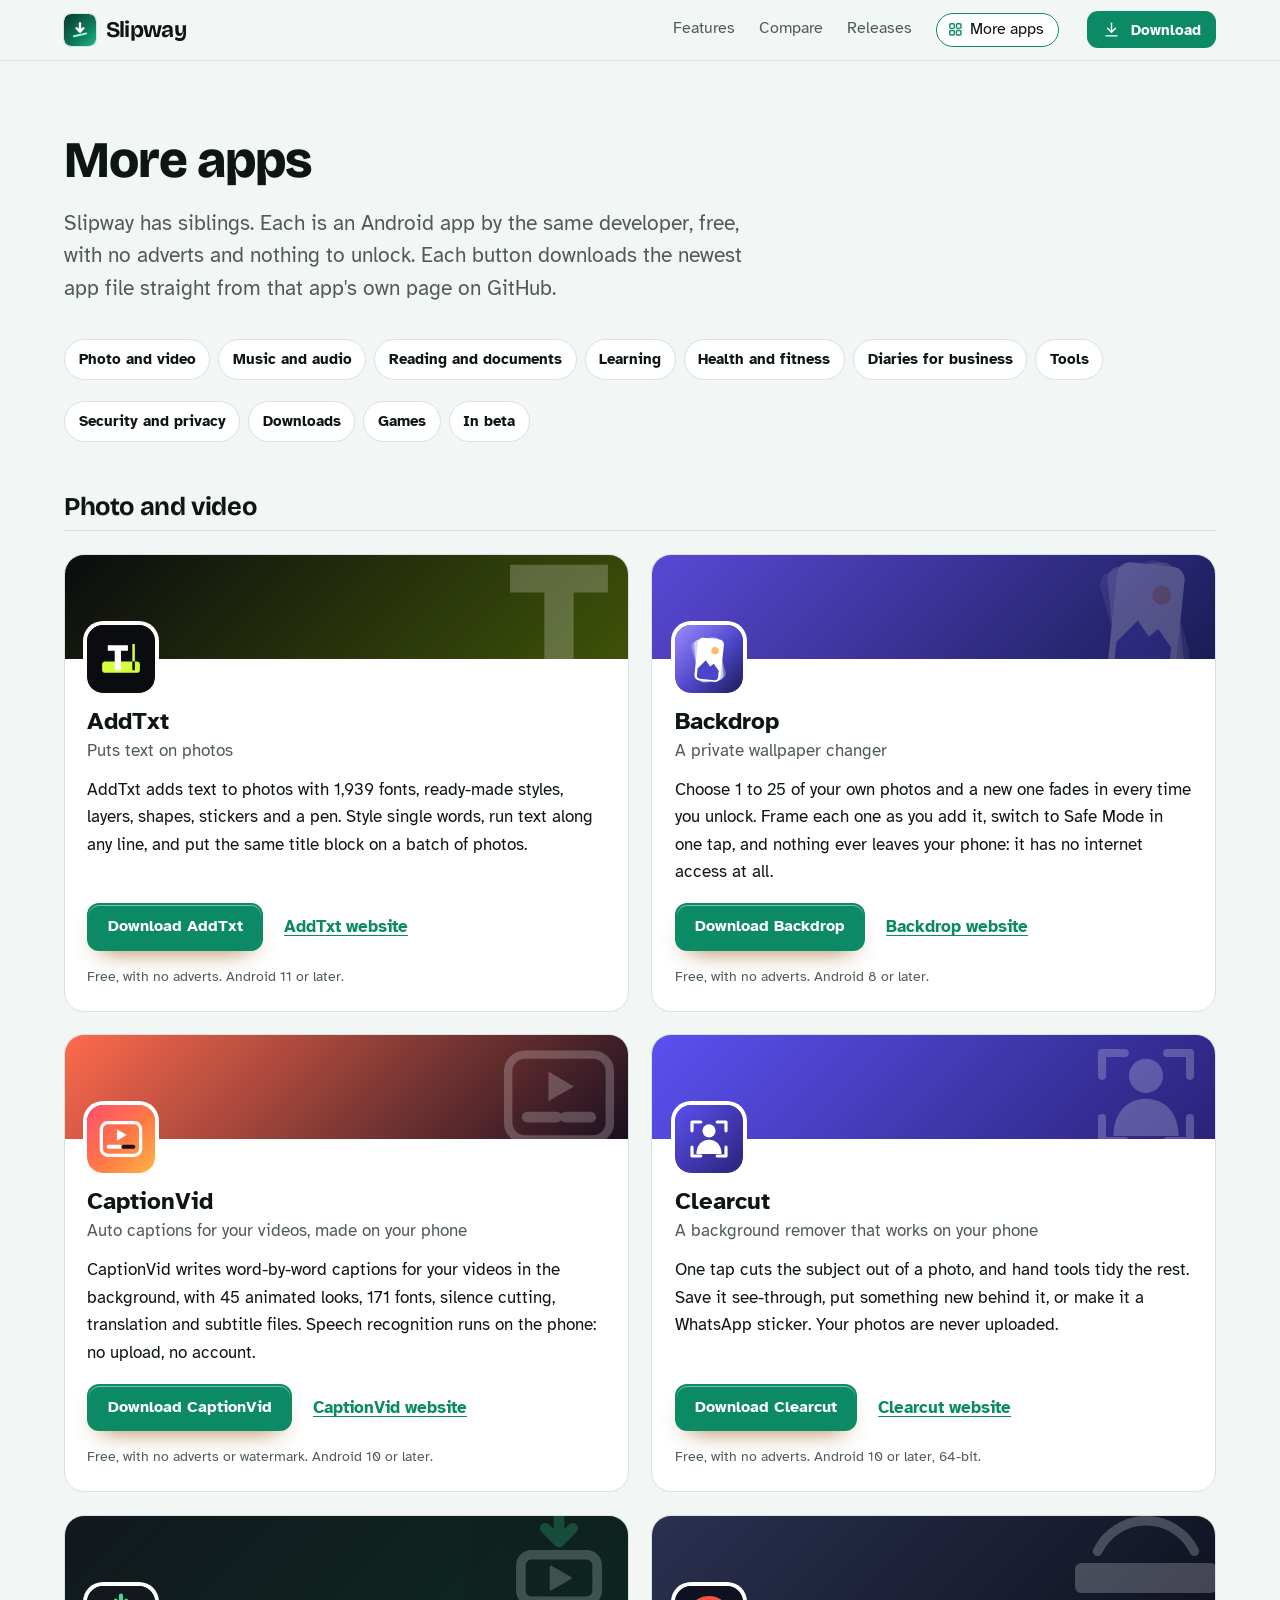
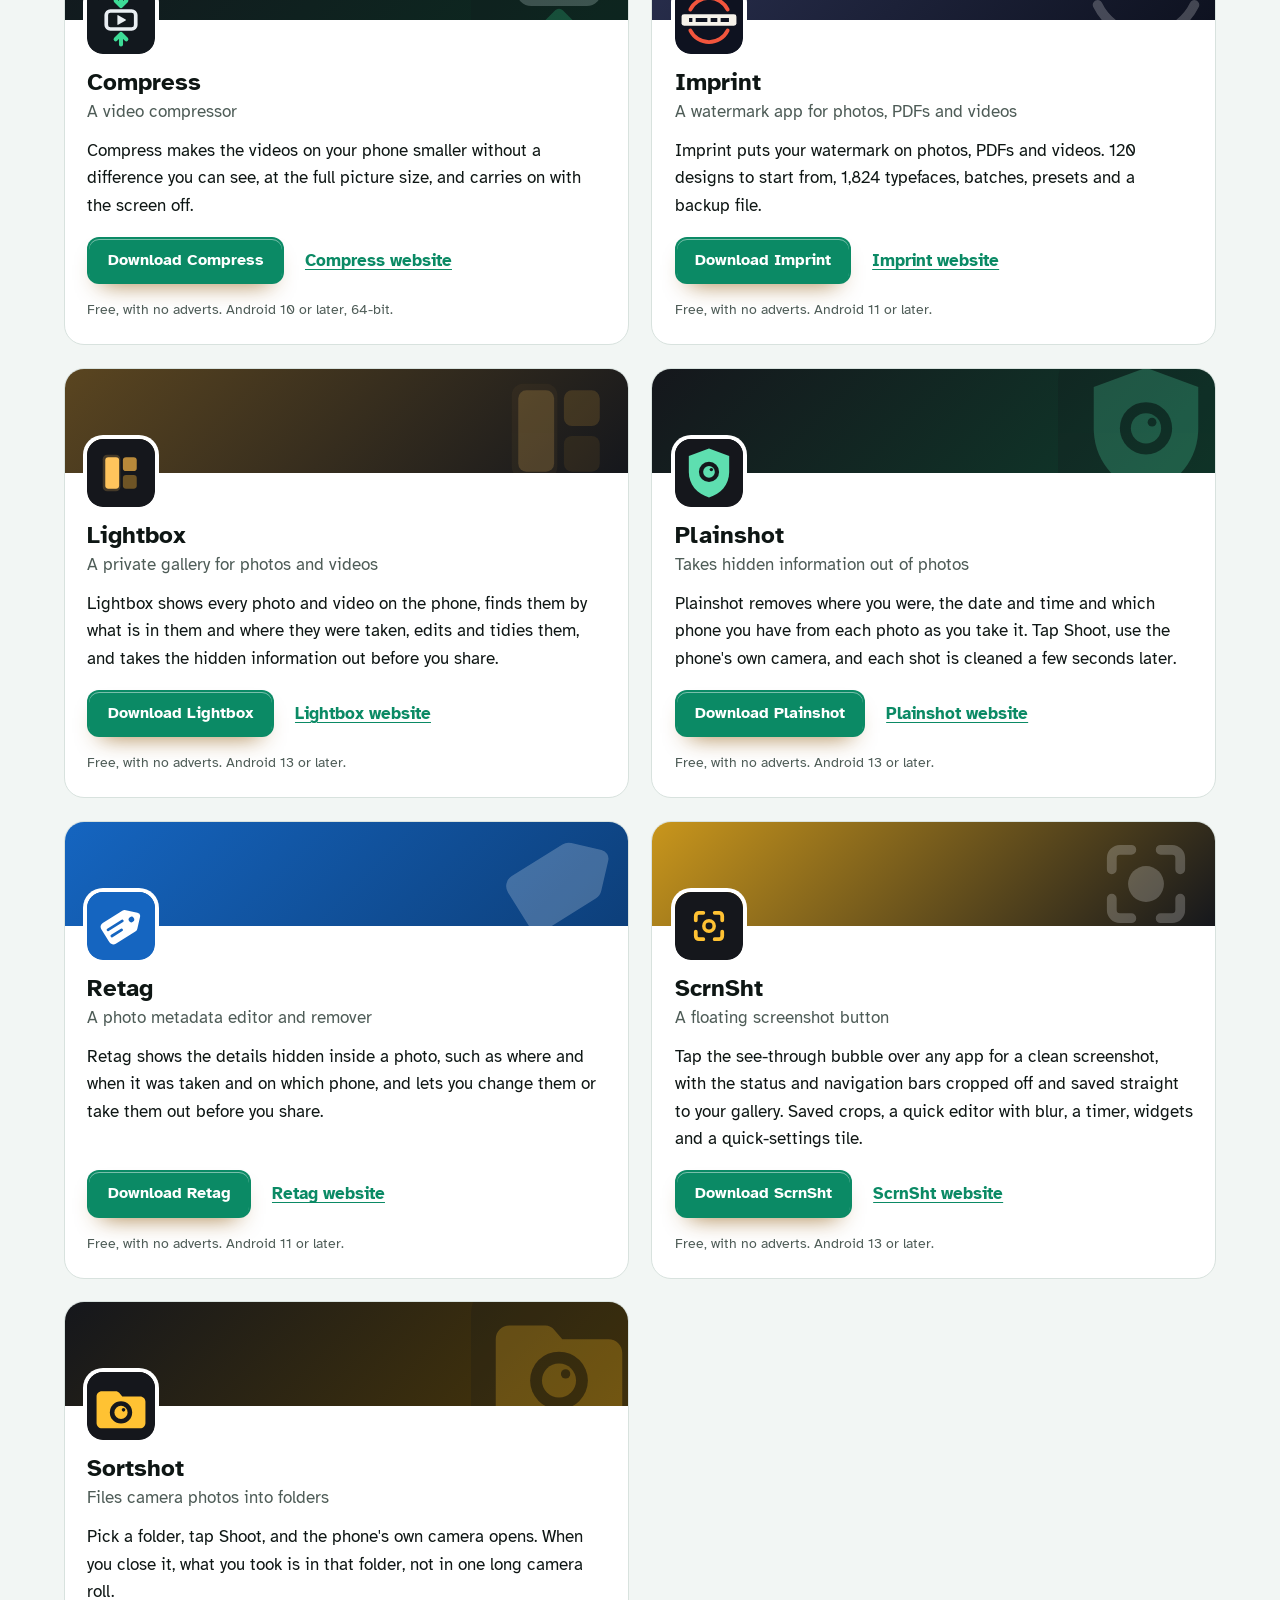
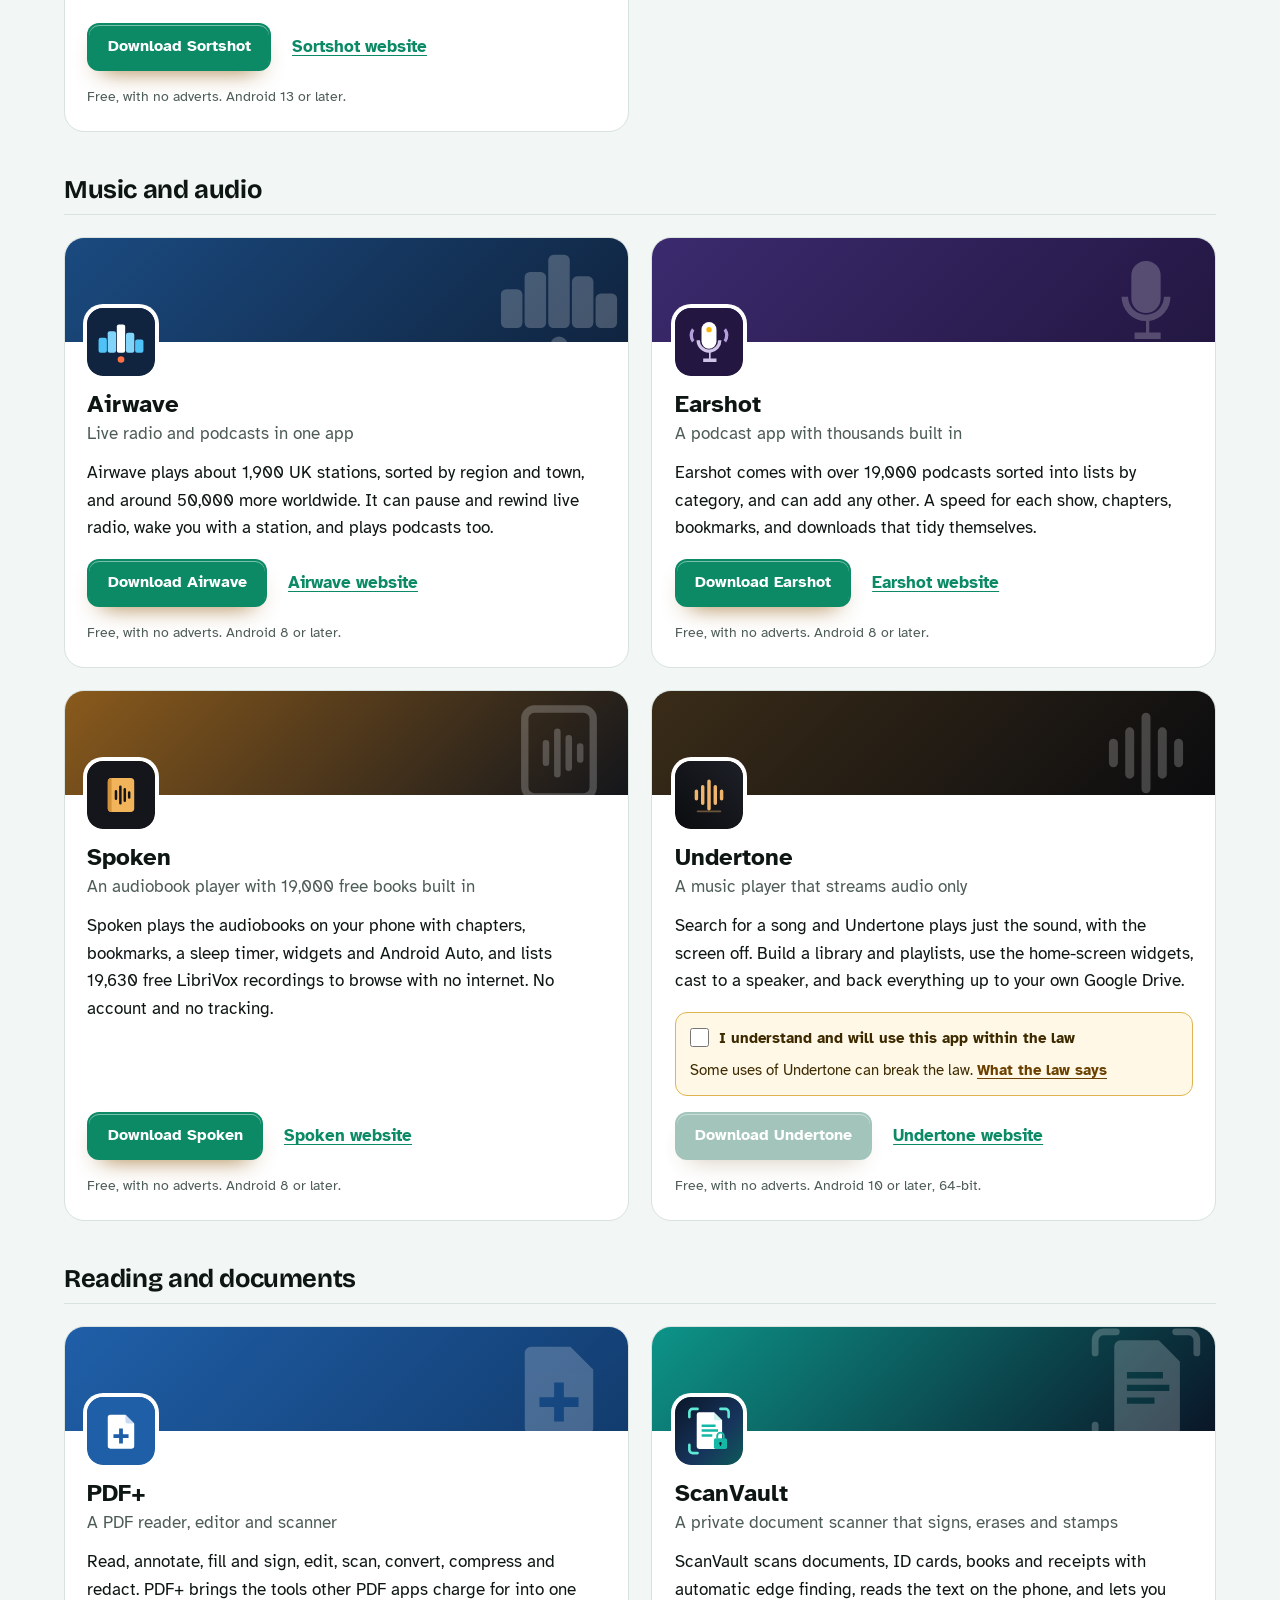
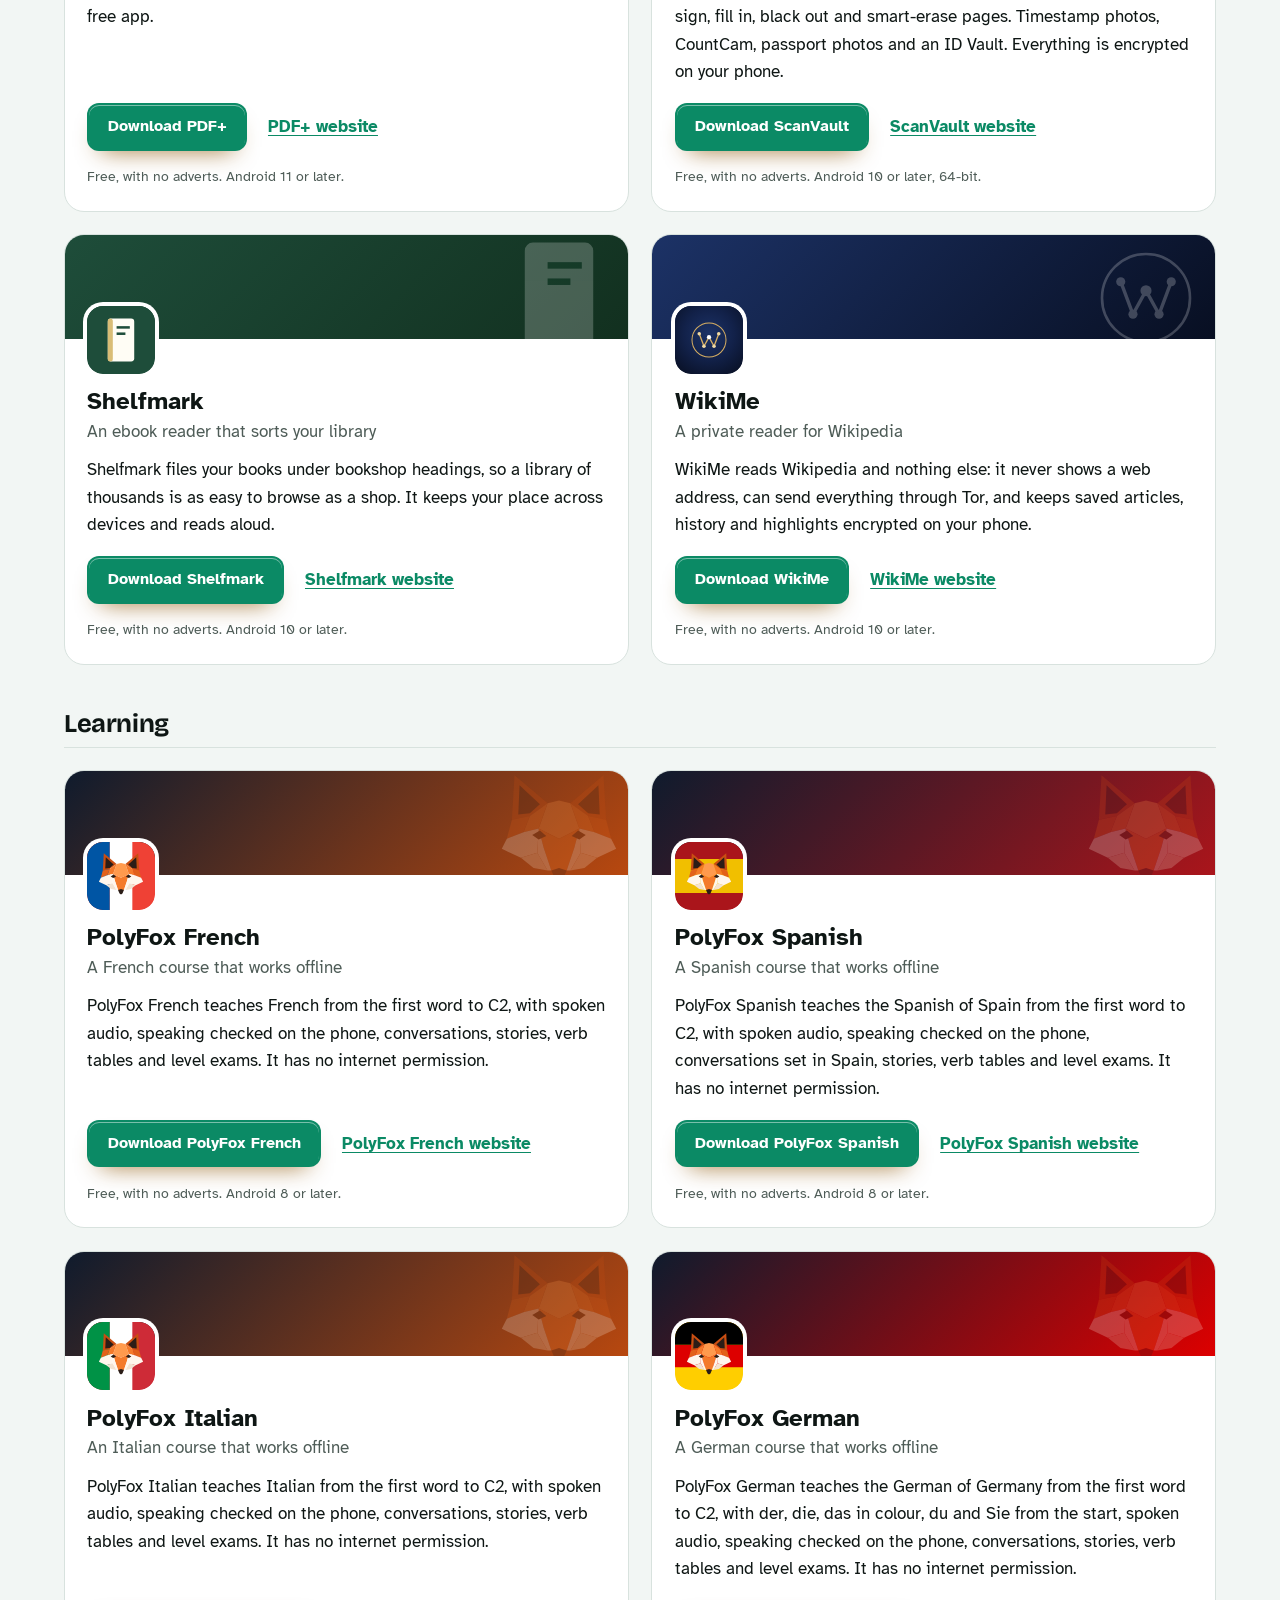
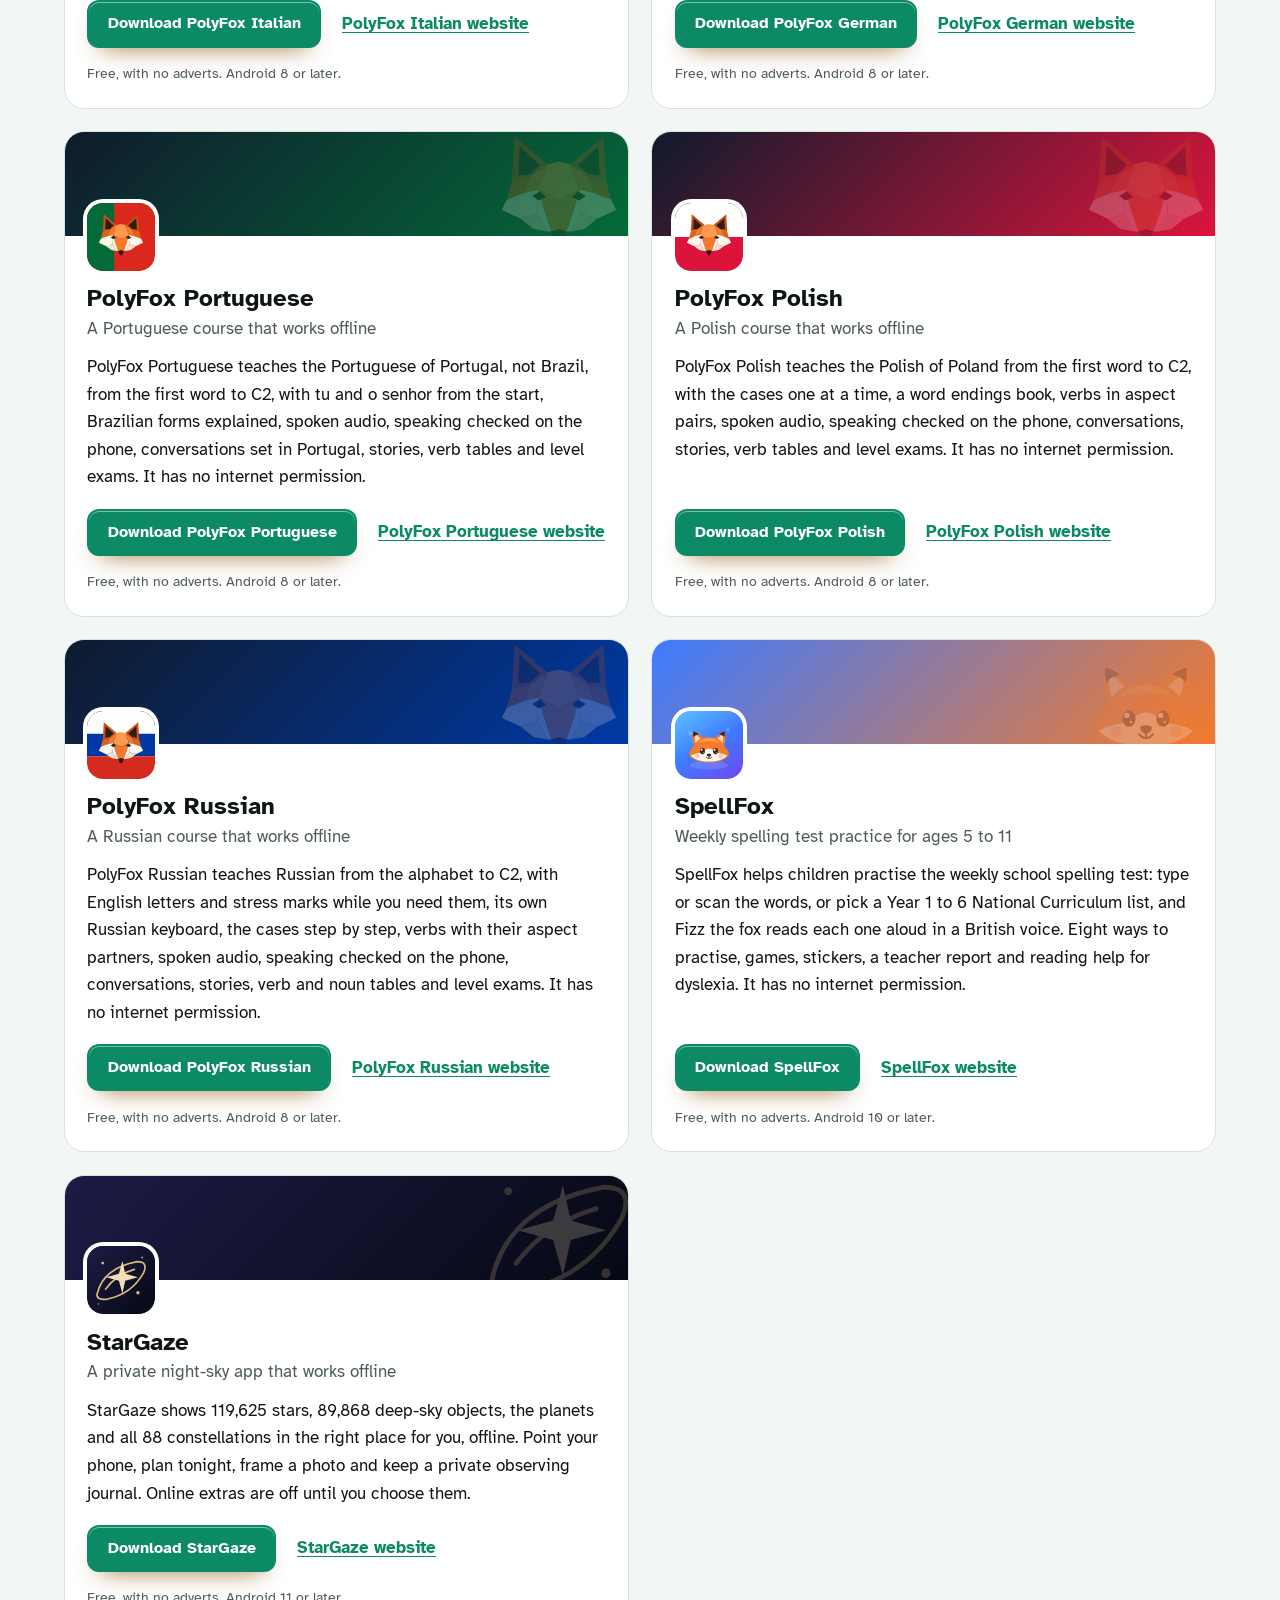
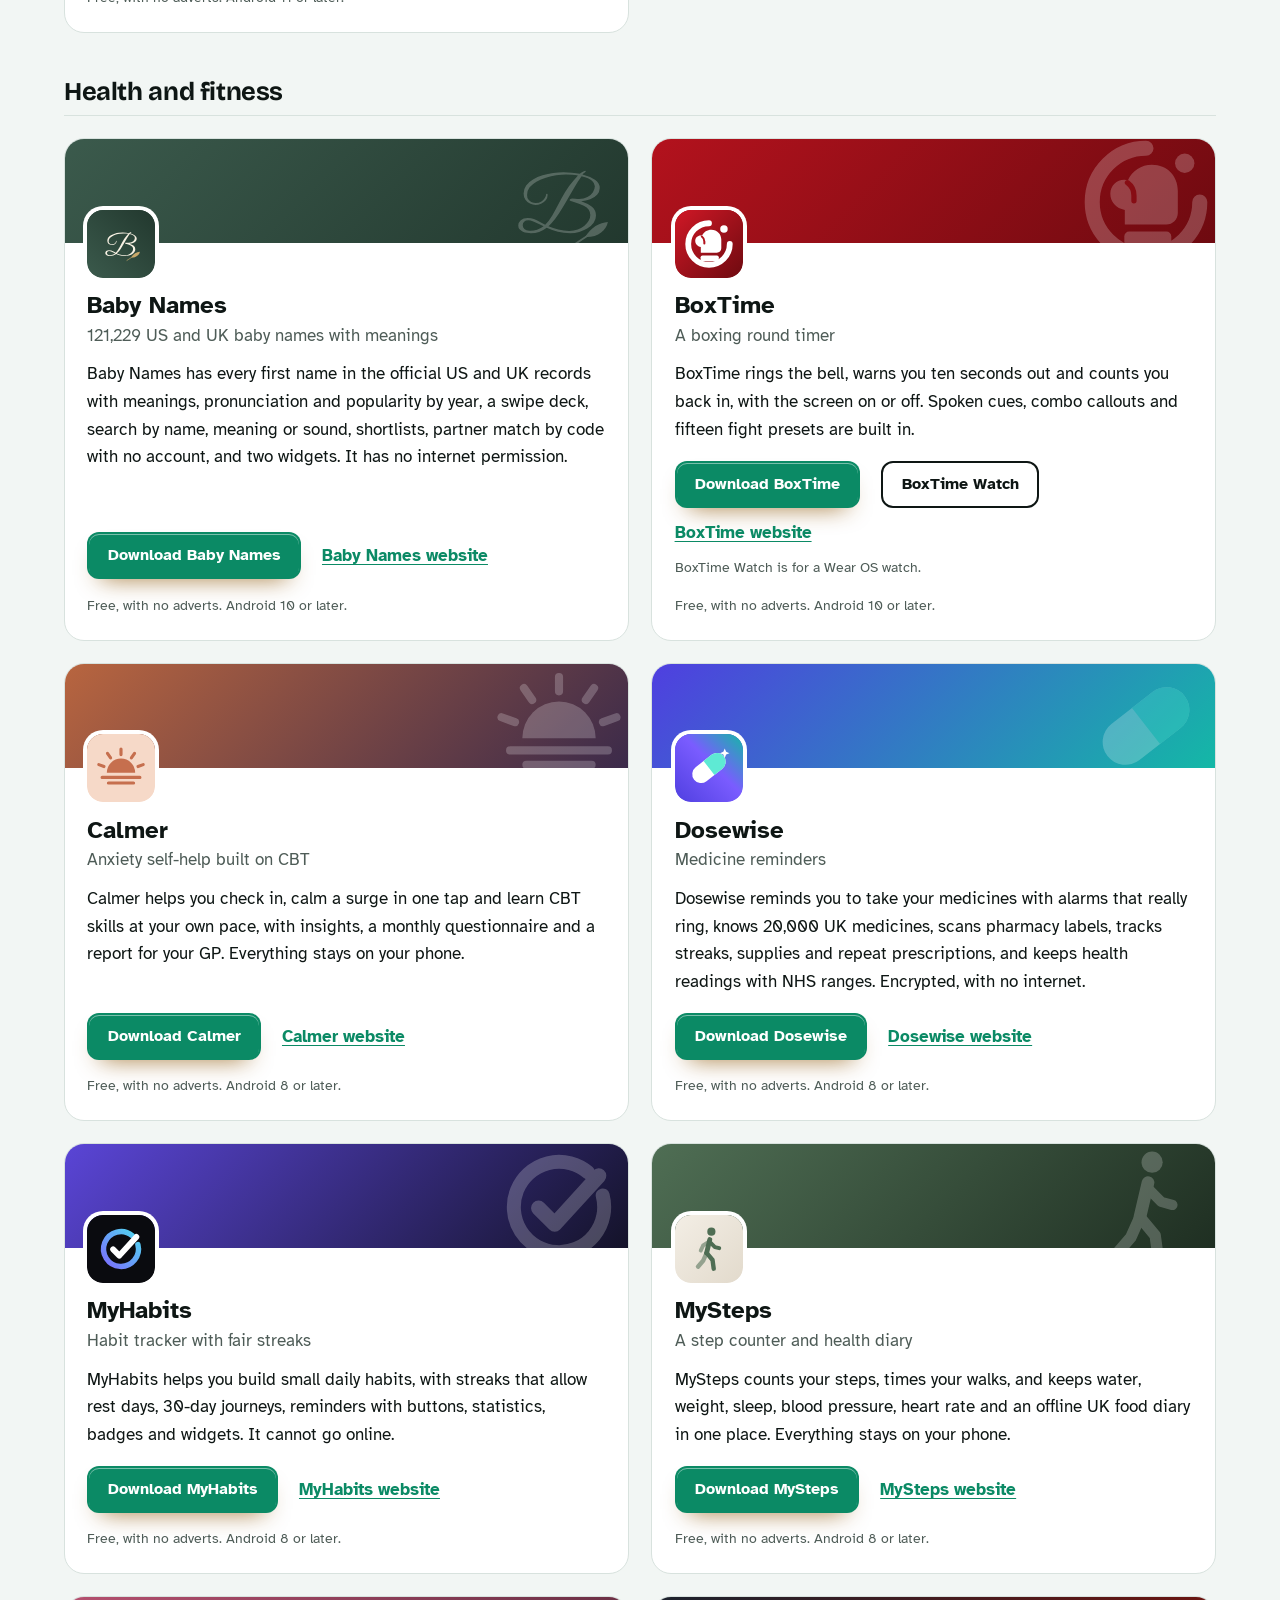
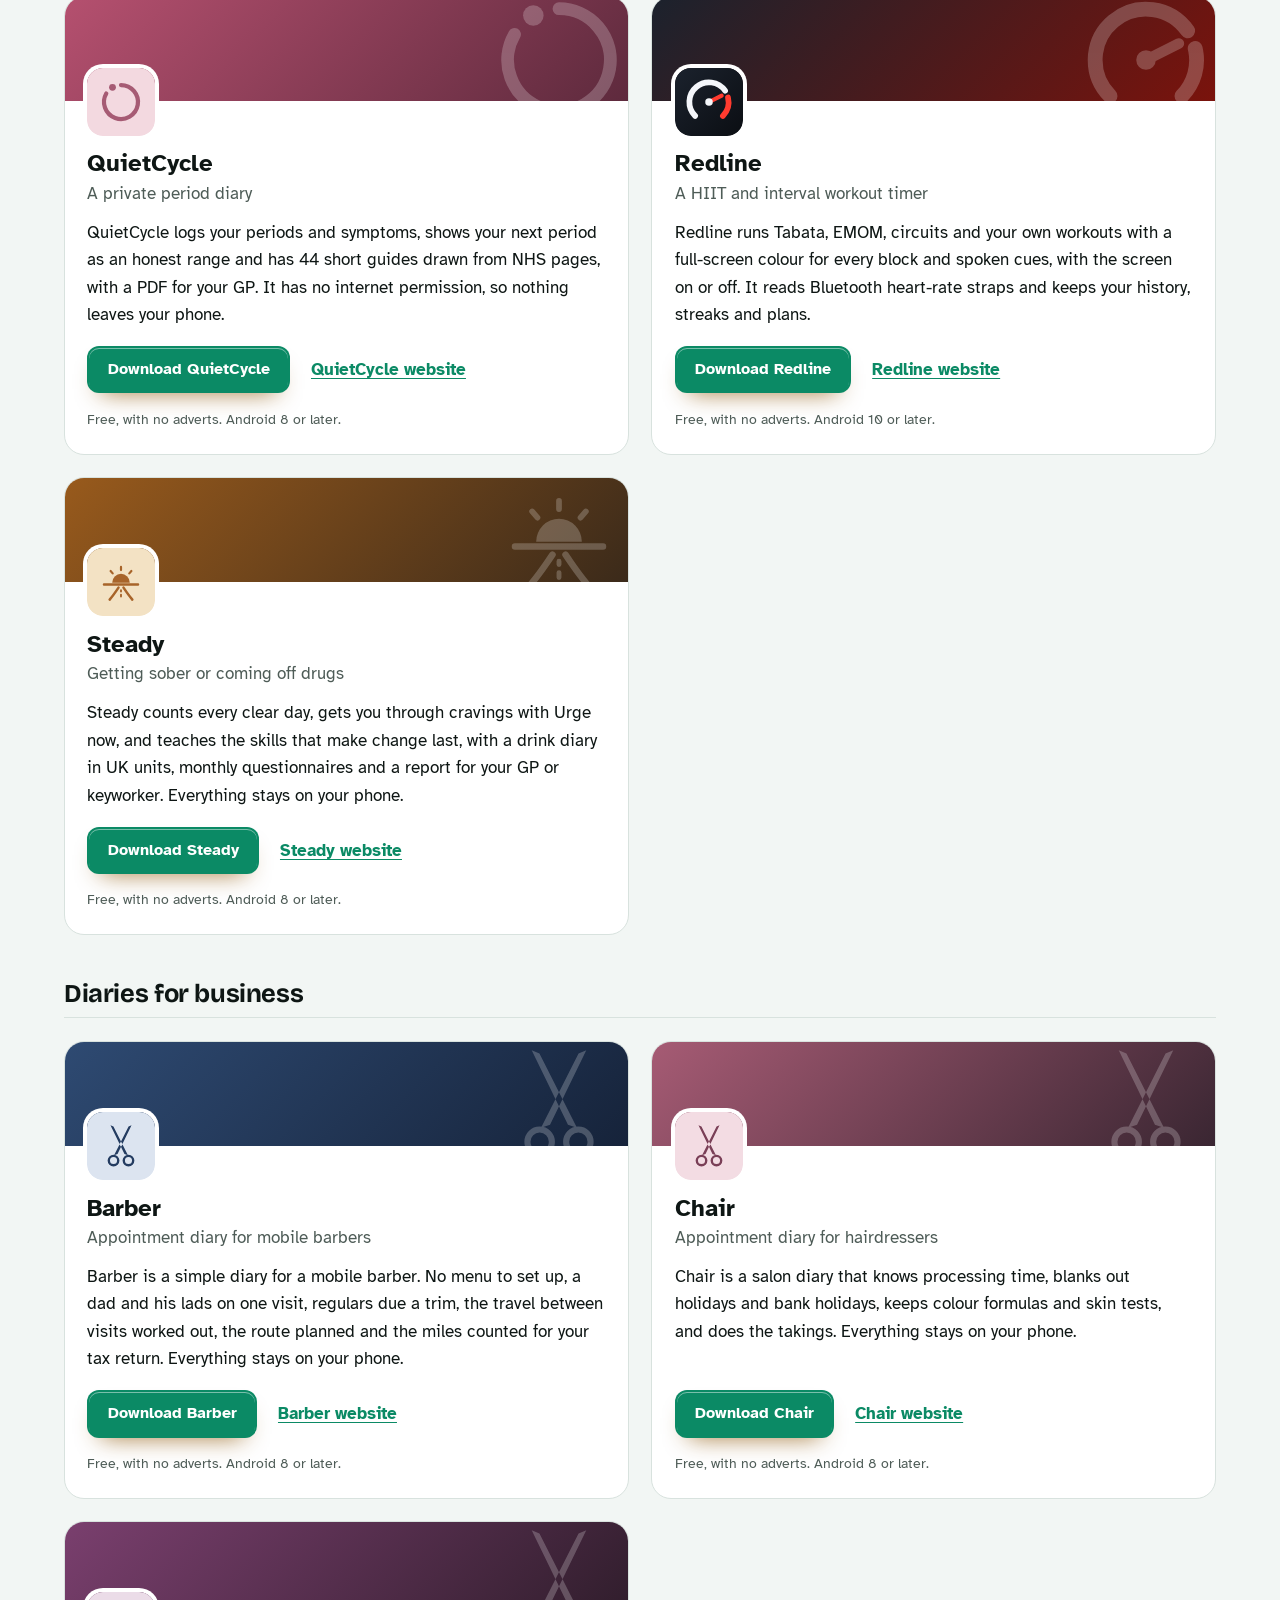
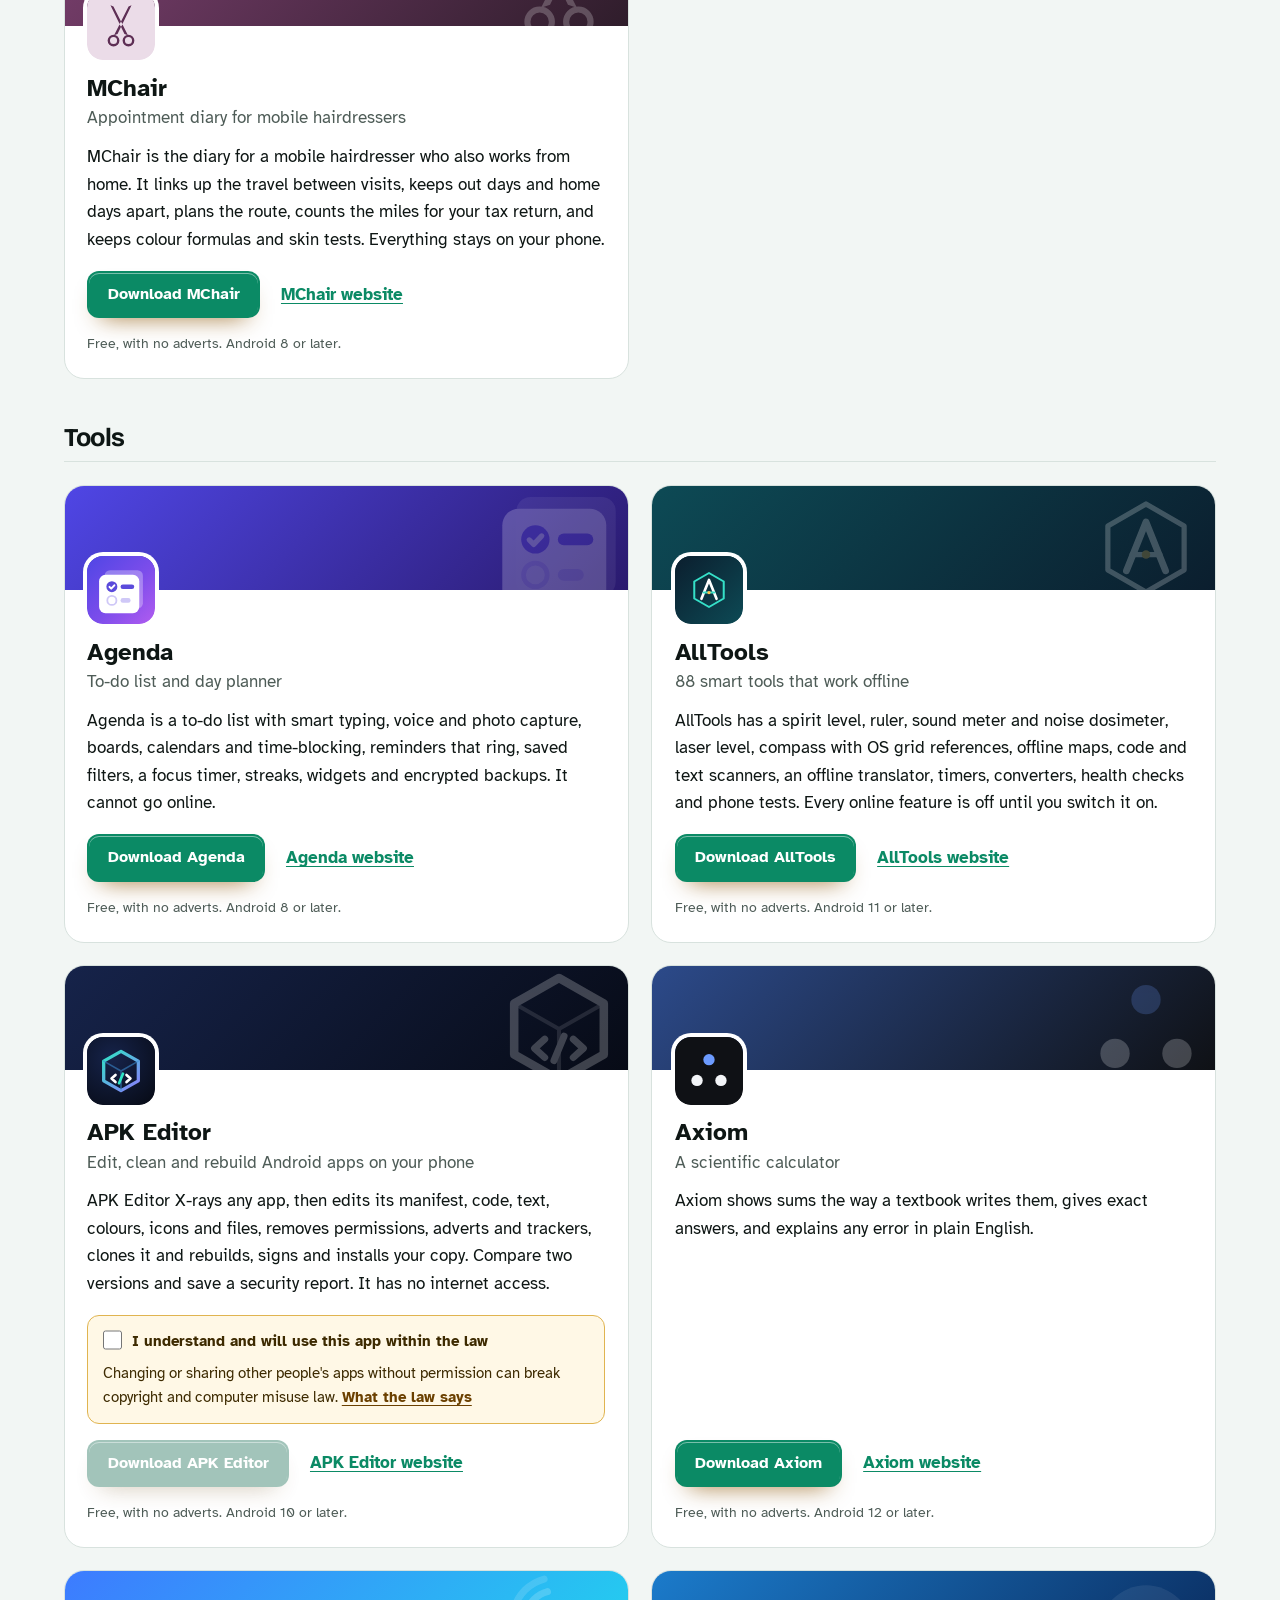
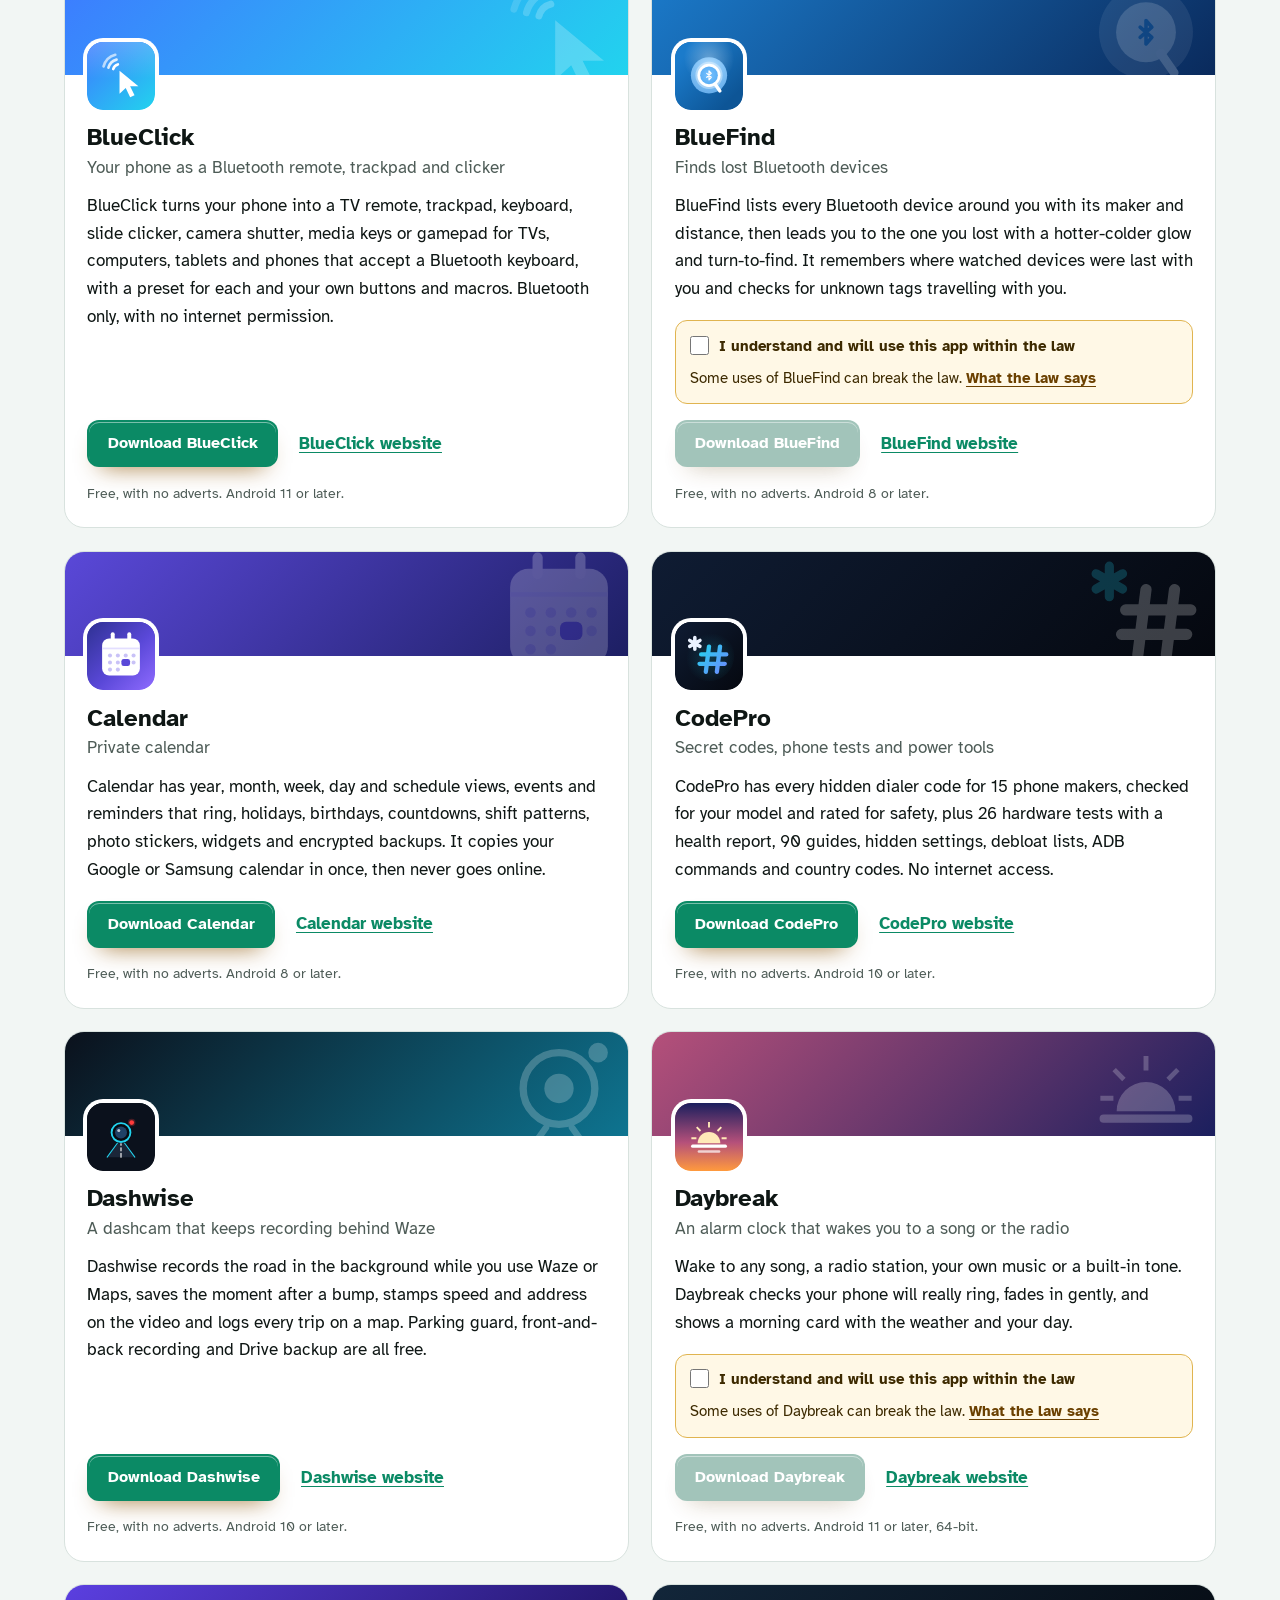
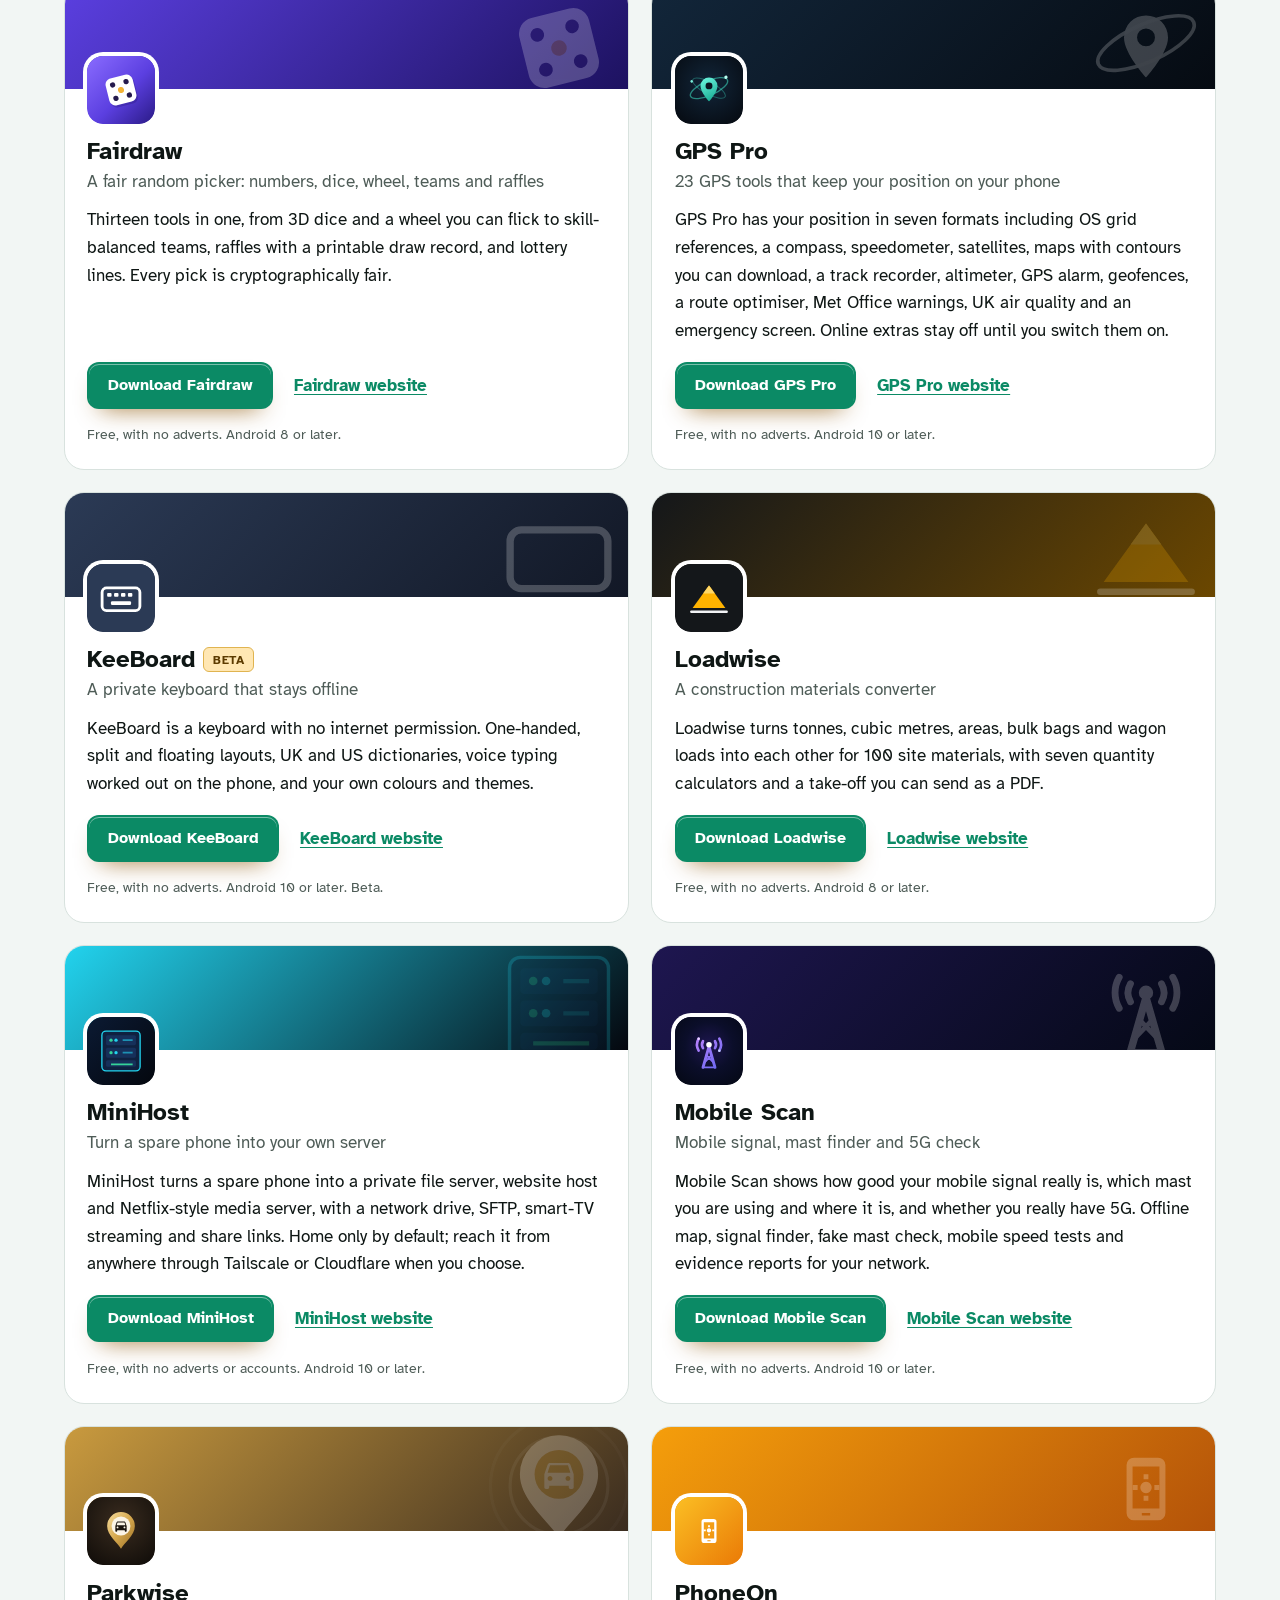
==== commit 5b04109c: "More apps: add SpellFox" ====
--- a/more-apps.html
+++ b/more-apps.html
@@ -4,7 +4,7 @@
 <meta charset="utf-8">
 <meta name="viewport" content="width=device-width, initial-scale=1">
 <title>More free Android apps from the maker of Slipway</title>
-<meta name="description" content="All 100 free Android apps from the maker of Slipway, in one list by category, each with its download and a link to its website.">
+<meta name="description" content="All 101 free Android apps from the maker of Slipway, in one list by category, each with its download and a link to its website.">
 <meta name="author" content="Jonathan Jackson">
 <link rel="canonical" href="https://customgpter.github.io/slipway/more-apps.html">
 <meta name="theme-color" content="#f2f6f4" media="(prefers-color-scheme: light)">
@@ -12,7 +12,7 @@
 <meta property="og:type" content="website">
 <meta property="og:site_name" content="Slipway">
 <meta property="og:title" content="More free Android apps from the maker of Slipway">
-<meta property="og:description" content="All 100 free Android apps from the maker of Slipway, in one list by category, each with its download and a link to its website.">
+<meta property="og:description" content="All 101 free Android apps from the maker of Slipway, in one list by category, each with its download and a link to its website.">
 <meta property="og:url" content="https://customgpter.github.io/slipway/more-apps.html">
 <meta property="og:image" content="https://customgpter.github.io/slipway/assets/og.png">
 <meta property="og:image:width" content="1200">
@@ -28,7 +28,7 @@
 <link rel="stylesheet" href="./assets/house.css?v=1">
 <link rel="stylesheet" href="./assets/apps-list.css?v=1">
 <script src="./assets/apps-list.js?v=1" defer></script>
-<script type="application/ld+json">{"@context":"https://schema.org","@type":"ItemList","name":"Apps from the maker of Slipway","url":"https://customgpter.github.io/slipway/more-apps.html","itemListElement":[{"@type":"ListItem","position":1,"name":"AddTxt","url":"https://customgpter.github.io/addtxt/"},{"@type":"ListItem","position":2,"name":"Backdrop","url":"https://customgpter.github.io/backdrop/"},{"@type":"ListItem","position":3,"name":"CaptionVid","url":"https://customgpter.github.io/captionvid/"},{"@type":"ListItem","position":4,"name":"Clearcut","url":"https://customgpter.github.io/clearcut/"},{"@type":"ListItem","position":5,"name":"Compress","url":"https://customgpter.github.io/compress/"},{"@type":"ListItem","position":6,"name":"Imprint","url":"https://customgpter.github.io/imprint/"},{"@type":"ListItem","position":7,"name":"Lightbox","url":"https://customgpter.github.io/lightbox/"},{"@type":"ListItem","position":8,"name":"Plainshot","url":"https://customgpter.github.io/plainshot/"},{"@type":"ListItem","position":9,"name":"Retag","url":"https://customgpter.github.io/retag/"},{"@type":"ListItem","position":10,"name":"ScrnSht","url":"https://customgpter.github.io/scrnsht/"},{"@type":"ListItem","position":11,"name":"Sortshot","url":"https://customgpter.github.io/sortshot/"},{"@type":"ListItem","position":12,"name":"Airwave","url":"https://customgpter.github.io/airwave/"},{"@type":"ListItem","position":13,"name":"Earshot","url":"https://customgpter.github.io/earshot/"},{"@type":"ListItem","position":14,"name":"Spoken","url":"https://customgpter.github.io/spoken/"},{"@type":"ListItem","position":15,"name":"Undertone","url":"https://customgpter.github.io/undertone/"},{"@type":"ListItem","position":16,"name":"PDF+","url":"https://customgpter.github.io/pdfplus/"},{"@type":"ListItem","position":17,"name":"ScanVault","url":"https://customgpter.github.io/scanvault/"},{"@type":"ListItem","position":18,"name":"Shelfmark","url":"https://customgpter.github.io/shelfmark/"},{"@type":"ListItem","position":19,"name":"WikiMe","url":"https://customgpter.github.io/wikime/"},{"@type":"ListItem","position":20,"name":"PolyFox French","url":"https://customgpter.github.io/polyfox/"},{"@type":"ListItem","position":21,"name":"PolyFox Spanish","url":"https://customgpter.github.io/polyfox-spanish/"},{"@type":"ListItem","position":22,"name":"PolyFox Italian","url":"https://customgpter.github.io/polyfox-italian/"},{"@type":"ListItem","position":23,"name":"PolyFox German","url":"https://customgpter.github.io/polyfox-german/"},{"@type":"ListItem","position":24,"name":"PolyFox Portuguese","url":"https://customgpter.github.io/polyfox-portuguese/"},{"@type":"ListItem","position":25,"name":"PolyFox Polish","url":"https://customgpter.github.io/polyfox-polish/"},{"@type":"ListItem","position":26,"name":"PolyFox Russian","url":"https://customgpter.github.io/polyfox-russian/"},{"@type":"ListItem","position":27,"name":"StarGaze","url":"https://customgpter.github.io/stargaze/"},{"@type":"ListItem","position":28,"name":"Baby Names","url":"https://customgpter.github.io/babynames/"},{"@type":"ListItem","position":29,"name":"BoxTime","url":"https://customgpter.github.io/boxtime/"},{"@type":"ListItem","position":30,"name":"Calmer","url":"https://customgpter.github.io/calmer/"},{"@type":"ListItem","position":31,"name":"Dosewise","url":"https://customgpter.github.io/dosewise/"},{"@type":"ListItem","position":32,"name":"MyHabits","url":"https://customgpter.github.io/myhabits/"},{"@type":"ListItem","position":33,"name":"MySteps","url":"https://customgpter.github.io/mysteps/"},{"@type":"ListItem","position":34,"name":"QuietCycle","url":"https://customgpter.github.io/quietcycle/"},{"@type":"ListItem","position":35,"name":"Redline","url":"https://customgpter.github.io/redline/"},{"@type":"ListItem","position":36,"name":"Steady","url":"https://customgpter.github.io/steady/"},{"@type":"ListItem","position":37,"name":"Barber","url":"https://customgpter.github.io/barber/"},{"@type":"ListItem","position":38,"name":"Chair","url":"https://customgpter.github.io/chair/"},{"@type":"ListItem","position":39,"name":"MChair","url":"https://customgpter.github.io/mchair/"},{"@type":"ListItem","position":40,"name":"Agenda","url":"https://customgpter.github.io/agenda/"},{"@type":"ListItem","position":41,"name":"AllTools","url":"https://customgpter.github.io/alltools/"},{"@type":"ListItem","position":42,"name":"APK Editor","url":"https://customgpter.github.io/apkeditor/"},{"@type":"ListItem","position":43,"name":"Axiom","url":"https://customgpter.github.io/axiom/"},{"@type":"ListItem","position":44,"name":"BlueClick","url":"https://customgpter.github.io/blueclick/"},{"@type":"ListItem","position":45,"name":"BlueFind","url":"https://customgpter.github.io/bluefind/"},{"@type":"ListItem","position":46,"name":"Calendar","url":"https://customgpter.github.io/calendar/"},{"@type":"ListItem","position":47,"name":"CodePro","url":"https://customgpter.github.io/codepro/"},{"@type":"ListItem","position":48,"name":"Dashwise","url":"https://customgpter.github.io/dashwise/"},{"@type":"ListItem","position":49,"name":"Daybreak","url":"https://customgpter.github.io/daybreak/"},{"@type":"ListItem","position":50,"name":"Fairdraw","url":"https://customgpter.github.io/fairdraw/"},{"@type":"ListItem","position":51,"name":"GPS Pro","url":"https://customgpter.github.io/gpspro/"},{"@type":"ListItem","position":52,"name":"KeeBoard","url":"https://customgpter.github.io/keeboard/"},{"@type":"ListItem","position":53,"name":"Loadwise","url":"https://customgpter.github.io/loadwise/"},{"@type":"ListItem","position":54,"name":"MiniHost","url":"https://customgpter.github.io/minihost/"},{"@type":"ListItem","position":55,"name":"Mobile Scan","url":"https://customgpter.github.io/mobilescan/"},{"@type":"ListItem","position":56,"name":"Parkwise","url":"https://customgpter.github.io/parkwise/"},{"@type":"ListItem","position":57,"name":"PhoneOn","url":"https://customgpter.github.io/phoneon/"},{"@type":"ListItem","position":58,"name":"Pocketmind","url":"https://customgpter.github.io/pocketmind/"},{"@type":"ListItem","position":59,"name":"Refine","url":"https://customgpter.github.io/refine/"},{"@type":"ListItem","position":60,"name":"Shiftwise","url":"https://customgpter.github.io/shiftwise/"},{"@type":"ListItem","position":61,"name":"SimpleCalc","url":"https://customgpter.github.io/simplecalc/"},{"@type":"ListItem","position":62,"name":"Skyline","url":"https://customgpter.github.io/skyline/"},{"@type":"ListItem","position":63,"name":"Slipway","url":"https://customgpter.github.io/slipway/"},{"@type":"ListItem","position":64,"name":"Tagger","url":"https://customgpter.github.io/tagger/"},{"@type":"ListItem","position":65,"name":"TotalClean","url":"https://customgpter.github.io/totalclean/"},{"@type":"ListItem","position":66,"name":"TVLink","url":"https://customgpter.github.io/tvlink/"},{"@type":"ListItem","position":67,"name":"Unbox","url":"https://customgpter.github.io/unbox/"},{"@type":"ListItem","position":68,"name":"WhatsKeep","url":"https://customgpter.github.io/whatskeep/"},{"@type":"ListItem","position":69,"name":"WiFi Scan","url":"https://customgpter.github.io/wifiscan/"},{"@type":"ListItem","position":70,"name":"Auditly","url":"https://customgpter.github.io/auditly/"},{"@type":"ListItem","position":71,"name":"Backchannel","url":"https://customgpter.github.io/backchannel/"},{"@type":"ListItem","position":72,"name":"ENotes","url":"https://customgpter.github.io/enotes/"},{"@type":"ListItem","position":73,"name":"FindMe","url":"https://customgpter.github.io/findme/"},{"@type":"ListItem","position":74,"name":"iLock","url":"https://customgpter.github.io/ilock/"},{"@type":"ListItem","position":75,"name":"ImSafe","url":"https://customgpter.github.io/imsafe/"},{"@type":"ListItem","position":76,"name":"IShred","url":"https://customgpter.github.io/ishred/"},{"@type":"ListItem","position":77,"name":"LockBox","url":"https://customgpter.github.io/lockbox/"},{"@type":"ListItem","position":78,"name":"PassVault","url":"https://customgpter.github.io/passvault/"},{"@type":"ListItem","position":79,"name":"SpyFind","url":"https://customgpter.github.io/spyfind/"},{"@type":"ListItem","position":80,"name":"TextWipe","url":"https://customgpter.github.io/textwipe/"},{"@type":"ListItem","position":81,"name":"Tracewire","url":"https://customgpter.github.io/tracewire/"},{"@type":"ListItem","position":82,"name":"Vigil","url":"https://customgpter.github.io/vigil/"},{"@type":"ListItem","position":83,"name":"Grab","url":"https://customgpter.github.io/grab/"},{"@type":"ListItem","position":84,"name":"Swarm","url":"https://customgpter.github.io/swarm/"},{"@type":"ListItem","position":85,"name":"Plane Games","url":"https://customgpter.github.io/plane-games/"},{"@type":"ListItem","position":86,"name":"Ninefold","url":"https://customgpter.github.io/ninefold/"},{"@type":"ListItem","position":87,"name":"Cubewise","url":"https://customgpter.github.io/cubewise/"},{"@type":"ListItem","position":88,"name":"Tilewise","url":"https://customgpter.github.io/tilewise/"},{"@type":"ListItem","position":89,"name":"Letterwise","url":"https://customgpter.github.io/letterwise/"},{"@type":"ListItem","position":90,"name":"Kingside","url":"https://customgpter.github.io/kingside/"},{"@type":"ListItem","position":91,"name":"Deckhand","url":"https://customgpter.github.io/deckhand/"},{"@type":"ListItem","position":92,"name":"SNESForge","url":"https://customgpter.github.io/snesforge/"},{"@type":"ListItem","position":93,"name":"Fame Boy","url":"https://customgpter.github.io/fameboy/"},{"@type":"ListItem","position":94,"name":"PSPPro","url":"https://customgpter.github.io/psppro/"},{"@type":"ListItem","position":95,"name":"MegaGen","url":"https://customgpter.github.io/megagen/"},{"@type":"ListItem","position":96,"name":"QVR","url":"https://customgpter.github.io/qvr/"},{"@type":"ListItem","position":97,"name":"QVR Watch","url":"https://customgpter.github.io/qvr-watch/"},{"@type":"ListItem","position":98,"name":"QVRLite","url":"https://customgpter.github.io/qvrlite/"},{"@type":"ListItem","position":99,"name":"Onionz","url":"https://customgpter.github.io/onionz/"},{"@type":"ListItem","position":100,"name":"OnionzWeb","url":"https://customgpter.github.io/onionzweb/"}]}</script>
+<script type="application/ld+json">{"@context":"https://schema.org","@type":"ItemList","name":"Apps from the maker of Slipway","url":"https://customgpter.github.io/slipway/more-apps.html","itemListElement":[{"@type":"ListItem","position":1,"name":"AddTxt","url":"https://customgpter.github.io/addtxt/"},{"@type":"ListItem","position":2,"name":"Backdrop","url":"https://customgpter.github.io/backdrop/"},{"@type":"ListItem","position":3,"name":"CaptionVid","url":"https://customgpter.github.io/captionvid/"},{"@type":"ListItem","position":4,"name":"Clearcut","url":"https://customgpter.github.io/clearcut/"},{"@type":"ListItem","position":5,"name":"Compress","url":"https://customgpter.github.io/compress/"},{"@type":"ListItem","position":6,"name":"Imprint","url":"https://customgpter.github.io/imprint/"},{"@type":"ListItem","position":7,"name":"Lightbox","url":"https://customgpter.github.io/lightbox/"},{"@type":"ListItem","position":8,"name":"Plainshot","url":"https://customgpter.github.io/plainshot/"},{"@type":"ListItem","position":9,"name":"Retag","url":"https://customgpter.github.io/retag/"},{"@type":"ListItem","position":10,"name":"ScrnSht","url":"https://customgpter.github.io/scrnsht/"},{"@type":"ListItem","position":11,"name":"Sortshot","url":"https://customgpter.github.io/sortshot/"},{"@type":"ListItem","position":12,"name":"Airwave","url":"https://customgpter.github.io/airwave/"},{"@type":"ListItem","position":13,"name":"Earshot","url":"https://customgpter.github.io/earshot/"},{"@type":"ListItem","position":14,"name":"Spoken","url":"https://customgpter.github.io/spoken/"},{"@type":"ListItem","position":15,"name":"Undertone","url":"https://customgpter.github.io/undertone/"},{"@type":"ListItem","position":16,"name":"PDF+","url":"https://customgpter.github.io/pdfplus/"},{"@type":"ListItem","position":17,"name":"ScanVault","url":"https://customgpter.github.io/scanvault/"},{"@type":"ListItem","position":18,"name":"Shelfmark","url":"https://customgpter.github.io/shelfmark/"},{"@type":"ListItem","position":19,"name":"WikiMe","url":"https://customgpter.github.io/wikime/"},{"@type":"ListItem","position":20,"name":"PolyFox French","url":"https://customgpter.github.io/polyfox/"},{"@type":"ListItem","position":21,"name":"PolyFox Spanish","url":"https://customgpter.github.io/polyfox-spanish/"},{"@type":"ListItem","position":22,"name":"PolyFox Italian","url":"https://customgpter.github.io/polyfox-italian/"},{"@type":"ListItem","position":23,"name":"PolyFox German","url":"https://customgpter.github.io/polyfox-german/"},{"@type":"ListItem","position":24,"name":"PolyFox Portuguese","url":"https://customgpter.github.io/polyfox-portuguese/"},{"@type":"ListItem","position":25,"name":"PolyFox Polish","url":"https://customgpter.github.io/polyfox-polish/"},{"@type":"ListItem","position":26,"name":"PolyFox Russian","url":"https://customgpter.github.io/polyfox-russian/"},{"@type":"ListItem","position":27,"name":"SpellFox","url":"https://customgpter.github.io/spellfox/"},{"@type":"ListItem","position":28,"name":"StarGaze","url":"https://customgpter.github.io/stargaze/"},{"@type":"ListItem","position":29,"name":"Baby Names","url":"https://customgpter.github.io/babynames/"},{"@type":"ListItem","position":30,"name":"BoxTime","url":"https://customgpter.github.io/boxtime/"},{"@type":"ListItem","position":31,"name":"Calmer","url":"https://customgpter.github.io/calmer/"},{"@type":"ListItem","position":32,"name":"Dosewise","url":"https://customgpter.github.io/dosewise/"},{"@type":"ListItem","position":33,"name":"MyHabits","url":"https://customgpter.github.io/myhabits/"},{"@type":"ListItem","position":34,"name":"MySteps","url":"https://customgpter.github.io/mysteps/"},{"@type":"ListItem","position":35,"name":"QuietCycle","url":"https://customgpter.github.io/quietcycle/"},{"@type":"ListItem","position":36,"name":"Redline","url":"https://customgpter.github.io/redline/"},{"@type":"ListItem","position":37,"name":"Steady","url":"https://customgpter.github.io/steady/"},{"@type":"ListItem","position":38,"name":"Barber","url":"https://customgpter.github.io/barber/"},{"@type":"ListItem","position":39,"name":"Chair","url":"https://customgpter.github.io/chair/"},{"@type":"ListItem","position":40,"name":"MChair","url":"https://customgpter.github.io/mchair/"},{"@type":"ListItem","position":41,"name":"Agenda","url":"https://customgpter.github.io/agenda/"},{"@type":"ListItem","position":42,"name":"AllTools","url":"https://customgpter.github.io/alltools/"},{"@type":"ListItem","position":43,"name":"APK Editor","url":"https://customgpter.github.io/apkeditor/"},{"@type":"ListItem","position":44,"name":"Axiom","url":"https://customgpter.github.io/axiom/"},{"@type":"ListItem","position":45,"name":"BlueClick","url":"https://customgpter.github.io/blueclick/"},{"@type":"ListItem","position":46,"name":"BlueFind","url":"https://customgpter.github.io/bluefind/"},{"@type":"ListItem","position":47,"name":"Calendar","url":"https://customgpter.github.io/calendar/"},{"@type":"ListItem","position":48,"name":"CodePro","url":"https://customgpter.github.io/codepro/"},{"@type":"ListItem","position":49,"name":"Dashwise","url":"https://customgpter.github.io/dashwise/"},{"@type":"ListItem","position":50,"name":"Daybreak","url":"https://customgpter.github.io/daybreak/"},{"@type":"ListItem","position":51,"name":"Fairdraw","url":"https://customgpter.github.io/fairdraw/"},{"@type":"ListItem","position":52,"name":"GPS Pro","url":"https://customgpter.github.io/gpspro/"},{"@type":"ListItem","position":53,"name":"KeeBoard","url":"https://customgpter.github.io/keeboard/"},{"@type":"ListItem","position":54,"name":"Loadwise","url":"https://customgpter.github.io/loadwise/"},{"@type":"ListItem","position":55,"name":"MiniHost","url":"https://customgpter.github.io/minihost/"},{"@type":"ListItem","position":56,"name":"Mobile Scan","url":"https://customgpter.github.io/mobilescan/"},{"@type":"ListItem","position":57,"name":"Parkwise","url":"https://customgpter.github.io/parkwise/"},{"@type":"ListItem","position":58,"name":"PhoneOn","url":"https://customgpter.github.io/phoneon/"},{"@type":"ListItem","position":59,"name":"Pocketmind","url":"https://customgpter.github.io/pocketmind/"},{"@type":"ListItem","position":60,"name":"Refine","url":"https://customgpter.github.io/refine/"},{"@type":"ListItem","position":61,"name":"Shiftwise","url":"https://customgpter.github.io/shiftwise/"},{"@type":"ListItem","position":62,"name":"SimpleCalc","url":"https://customgpter.github.io/simplecalc/"},{"@type":"ListItem","position":63,"name":"Skyline","url":"https://customgpter.github.io/skyline/"},{"@type":"ListItem","position":64,"name":"Slipway","url":"https://customgpter.github.io/slipway/"},{"@type":"ListItem","position":65,"name":"Tagger","url":"https://customgpter.github.io/tagger/"},{"@type":"ListItem","position":66,"name":"TotalClean","url":"https://customgpter.github.io/totalclean/"},{"@type":"ListItem","position":67,"name":"TVLink","url":"https://customgpter.github.io/tvlink/"},{"@type":"ListItem","position":68,"name":"Unbox","url":"https://customgpter.github.io/unbox/"},{"@type":"ListItem","position":69,"name":"WhatsKeep","url":"https://customgpter.github.io/whatskeep/"},{"@type":"ListItem","position":70,"name":"WiFi Scan","url":"https://customgpter.github.io/wifiscan/"},{"@type":"ListItem","position":71,"name":"Auditly","url":"https://customgpter.github.io/auditly/"},{"@type":"ListItem","position":72,"name":"Backchannel","url":"https://customgpter.github.io/backchannel/"},{"@type":"ListItem","position":73,"name":"ENotes","url":"https://customgpter.github.io/enotes/"},{"@type":"ListItem","position":74,"name":"FindMe","url":"https://customgpter.github.io/findme/"},{"@type":"ListItem","position":75,"name":"iLock","url":"https://customgpter.github.io/ilock/"},{"@type":"ListItem","position":76,"name":"ImSafe","url":"https://customgpter.github.io/imsafe/"},{"@type":"ListItem","position":77,"name":"IShred","url":"https://customgpter.github.io/ishred/"},{"@type":"ListItem","position":78,"name":"LockBox","url":"https://customgpter.github.io/lockbox/"},{"@type":"ListItem","position":79,"name":"PassVault","url":"https://customgpter.github.io/passvault/"},{"@type":"ListItem","position":80,"name":"SpyFind","url":"https://customgpter.github.io/spyfind/"},{"@type":"ListItem","position":81,"name":"TextWipe","url":"https://customgpter.github.io/textwipe/"},{"@type":"ListItem","position":82,"name":"Tracewire","url":"https://customgpter.github.io/tracewire/"},{"@type":"ListItem","position":83,"name":"Vigil","url":"https://customgpter.github.io/vigil/"},{"@type":"ListItem","position":84,"name":"Grab","url":"https://customgpter.github.io/grab/"},{"@type":"ListItem","position":85,"name":"Swarm","url":"https://customgpter.github.io/swarm/"},{"@type":"ListItem","position":86,"name":"Plane Games","url":"https://customgpter.github.io/plane-games/"},{"@type":"ListItem","position":87,"name":"Ninefold","url":"https://customgpter.github.io/ninefold/"},{"@type":"ListItem","position":88,"name":"Cubewise","url":"https://customgpter.github.io/cubewise/"},{"@type":"ListItem","position":89,"name":"Tilewise","url":"https://customgpter.github.io/tilewise/"},{"@type":"ListItem","position":90,"name":"Letterwise","url":"https://customgpter.github.io/letterwise/"},{"@type":"ListItem","position":91,"name":"Kingside","url":"https://customgpter.github.io/kingside/"},{"@type":"ListItem","position":92,"name":"Deckhand","url":"https://customgpter.github.io/deckhand/"},{"@type":"ListItem","position":93,"name":"SNESForge","url":"https://customgpter.github.io/snesforge/"},{"@type":"ListItem","position":94,"name":"Fame Boy","url":"https://customgpter.github.io/fameboy/"},{"@type":"ListItem","position":95,"name":"PSPPro","url":"https://customgpter.github.io/psppro/"},{"@type":"ListItem","position":96,"name":"MegaGen","url":"https://customgpter.github.io/megagen/"},{"@type":"ListItem","position":97,"name":"QVR","url":"https://customgpter.github.io/qvr/"},{"@type":"ListItem","position":98,"name":"QVR Watch","url":"https://customgpter.github.io/qvr-watch/"},{"@type":"ListItem","position":99,"name":"QVRLite","url":"https://customgpter.github.io/qvrlite/"},{"@type":"ListItem","position":100,"name":"Onionz","url":"https://customgpter.github.io/onionz/"},{"@type":"ListItem","position":101,"name":"OnionzWeb","url":"https://customgpter.github.io/onionzweb/"}]}</script>
 </head>
 <body>
 <a class="skip" href="#main">Skip to content</a>
@@ -77,7 +77,7 @@
 <li class="mapp" style="--b:#0f1b2d;--b2:#046a38"><div class="mapp-cover" aria-hidden="true"><svg viewBox="0 0 108 108"><polygon fill="#C94E12" points="26.7,17.9 47.0,35.1 36.1,42.9 25.1,45.2"/><polygon fill="#C94E12" points="82.9,45.2 71.9,42.9 61.0,35.1 81.3,17.9"/><polygon fill="#2B1D17" points="29.8,24.1 42.3,35.8 36.1,41.3 29.0,42.1"/><polygon fill="#2B1D17" points="79.0,42.1 71.9,41.3 65.7,35.8 78.2,24.1"/><polygon fill="#FF9A4D" points="54.0,33.5 47.0,35.1 41.5,50.7 54.0,56.9"/><polygon fill="#FF9A4D" points="54.0,56.9 66.5,50.7 61.0,35.1 54.0,33.5"/><polygon fill="#F47A2A" points="47.0,35.1 36.1,42.9 32.2,53.0 41.5,50.7"/><polygon fill="#F47A2A" points="66.5,50.7 75.8,53.0 71.9,42.9 61.0,35.1"/><polygon fill="#E2611A" points="36.1,42.9 25.1,45.2 22.0,56.9 32.2,53.0"/><polygon fill="#E2611A" points="75.8,53.0 86.0,56.9 82.9,45.2 71.9,42.9"/><polygon fill="#FFF6EC" points="32.2,53.0 22.0,56.9 18.9,63.1 30.6,68.6 40.7,65.5 41.5,50.7"/><polygon fill="#FFF6EC" points="66.5,50.7 67.3,65.5 77.4,68.6 89.1,63.1 86.0,56.9 75.8,53.0"/><polygon fill="#F3E3D2" points="30.6,68.6 40.7,65.5 47.0,76.4 38.4,74.8"/><polygon fill="#F3E3D2" points="69.6,74.8 61.0,76.4 67.3,65.5 77.4,68.6"/><polygon fill="#F47A2A" points="41.5,50.7 54.0,56.9 54.0,78.0 49.3,76.4 44.6,62.4"/><polygon fill="#F47A2A" points="63.4,62.4 58.7,76.4 54.0,78.0 54.0,56.9 66.5,50.7"/><polygon fill="#FFF6EC" points="41.5,50.7 44.6,62.4 49.3,76.4 47.0,76.4 40.7,65.5"/><polygon fill="#FFF6EC" points="67.3,65.5 61.0,76.4 58.7,76.4 63.4,62.4 66.5,50.7"/><polygon fill="#2B1D17" points="49.3,76.4 54.0,74.8 58.7,76.4 56.3,81.9 54.0,83.4 51.7,81.9"/><polygon fill="#2B1D17" points="37.6,54.6 42.3,51.8 46.2,55.3 41.5,57.3"/><polygon fill="#2B1D17" points="66.5,57.3 61.8,55.3 65.7,51.8 70.4,54.6"/></svg></div><div class="mapp-body"><svg class="mapp-icon" viewBox="0 0 108 108" aria-hidden="true"><rect width="108" height="108" rx="24" fill="#DA291C"/><path fill="#046A38" d="M24 0H43.2V108H24A24 24 0 0 1 0 84V24A24 24 0 0 1 24 0Z"/><circle cx="43.2" cy="54" r="16" fill="none" stroke="#FFD100" stroke-width="3.2"/><polygon fill="#C94E12" points="26.7,17.9 47.0,35.1 36.1,42.9 25.1,45.2"/><polygon fill="#C94E12" points="82.9,45.2 71.9,42.9 61.0,35.1 81.3,17.9"/><polygon fill="#2B1D17" points="29.8,24.1 42.3,35.8 36.1,41.3 29.0,42.1"/><polygon fill="#2B1D17" points="79.0,42.1 71.9,41.3 65.7,35.8 78.2,24.1"/><polygon fill="#FF9A4D" points="54.0,33.5 47.0,35.1 41.5,50.7 54.0,56.9"/><polygon fill="#FF9A4D" points="54.0,56.9 66.5,50.7 61.0,35.1 54.0,33.5"/><polygon fill="#F47A2A" points="47.0,35.1 36.1,42.9 32.2,53.0 41.5,50.7"/><polygon fill="#F47A2A" points="66.5,50.7 75.8,53.0 71.9,42.9 61.0,35.1"/><polygon fill="#E2611A" points="36.1,42.9 25.1,45.2 22.0,56.9 32.2,53.0"/><polygon fill="#E2611A" points="75.8,53.0 86.0,56.9 82.9,45.2 71.9,42.9"/><polygon fill="#FFF6EC" points="32.2,53.0 22.0,56.9 18.9,63.1 30.6,68.6 40.7,65.5 41.5,50.7"/><polygon fill="#FFF6EC" points="66.5,50.7 67.3,65.5 77.4,68.6 89.1,63.1 86.0,56.9 75.8,53.0"/><polygon fill="#F3E3D2" points="30.6,68.6 40.7,65.5 47.0,76.4 38.4,74.8"/><polygon fill="#F3E3D2" points="69.6,74.8 61.0,76.4 67.3,65.5 77.4,68.6"/><polygon fill="#F47A2A" points="41.5,50.7 54.0,56.9 54.0,78.0 49.3,76.4 44.6,62.4"/><polygon fill="#F47A2A" points="63.4,62.4 58.7,76.4 54.0,78.0 54.0,56.9 66.5,50.7"/><polygon fill="#FFF6EC" points="41.5,50.7 44.6,62.4 49.3,76.4 47.0,76.4 40.7,65.5"/><polygon fill="#FFF6EC" points="67.3,65.5 61.0,76.4 58.7,76.4 63.4,62.4 66.5,50.7"/><polygon fill="#2B1D17" points="49.3,76.4 54.0,74.8 58.7,76.4 56.3,81.9 54.0,83.4 51.7,81.9"/><polygon fill="#2B1D17" points="37.6,54.6 42.3,51.8 46.2,55.3 41.5,57.3"/><polygon fill="#2B1D17" points="66.5,57.3 61.8,55.3 65.7,51.8 70.4,54.6"/></svg><h3>PolyFox Portuguese</h3><p class="mapp-kind">A Portuguese course that works offline</p><p class="mapp-say">PolyFox Portuguese teaches the Portuguese of Portugal, not Brazil, from the first word to C2, with tu and o senhor from the start, Brazilian forms explained, spoken audio, speaking checked on the phone, conversations set in Portugal, stories, verb tables and level exams. It has no internet permission.</p><p class="mapp-go"><a class="button" href="https://github.com/CustomGPTer/polyfox-portuguese/releases/latest/download/PolyFoxPortuguese.apk">Download PolyFox Portuguese</a><a class="mapp-site" href="https://customgpter.github.io/polyfox-portuguese/">PolyFox Portuguese website</a></p><p class="mapp-needs">Free, with no adverts. Android 8 or later.</p></div></li>
 <li class="mapp" style="--b:#0f1b2d;--b2:#dc143c"><div class="mapp-cover" aria-hidden="true"><svg viewBox="0 0 108 108"><polygon fill="#C94E12" points="26.7,17.9 47.0,35.1 36.1,42.9 25.1,45.2"/><polygon fill="#C94E12" points="82.9,45.2 71.9,42.9 61.0,35.1 81.3,17.9"/><polygon fill="#2B1D17" points="29.8,24.1 42.3,35.8 36.1,41.3 29.0,42.1"/><polygon fill="#2B1D17" points="79.0,42.1 71.9,41.3 65.7,35.8 78.2,24.1"/><polygon fill="#FF9A4D" points="54.0,33.5 47.0,35.1 41.5,50.7 54.0,56.9"/><polygon fill="#FF9A4D" points="54.0,56.9 66.5,50.7 61.0,35.1 54.0,33.5"/><polygon fill="#F47A2A" points="47.0,35.1 36.1,42.9 32.2,53.0 41.5,50.7"/><polygon fill="#F47A2A" points="66.5,50.7 75.8,53.0 71.9,42.9 61.0,35.1"/><polygon fill="#E2611A" points="36.1,42.9 25.1,45.2 22.0,56.9 32.2,53.0"/><polygon fill="#E2611A" points="75.8,53.0 86.0,56.9 82.9,45.2 71.9,42.9"/><polygon fill="#FFF6EC" points="32.2,53.0 22.0,56.9 18.9,63.1 30.6,68.6 40.7,65.5 41.5,50.7"/><polygon fill="#FFF6EC" points="66.5,50.7 67.3,65.5 77.4,68.6 89.1,63.1 86.0,56.9 75.8,53.0"/><polygon fill="#F3E3D2" points="30.6,68.6 40.7,65.5 47.0,76.4 38.4,74.8"/><polygon fill="#F3E3D2" points="69.6,74.8 61.0,76.4 67.3,65.5 77.4,68.6"/><polygon fill="#F47A2A" points="41.5,50.7 54.0,56.9 54.0,78.0 49.3,76.4 44.6,62.4"/><polygon fill="#F47A2A" points="63.4,62.4 58.7,76.4 54.0,78.0 54.0,56.9 66.5,50.7"/><polygon fill="#FFF6EC" points="41.5,50.7 44.6,62.4 49.3,76.4 47.0,76.4 40.7,65.5"/><polygon fill="#FFF6EC" points="67.3,65.5 61.0,76.4 58.7,76.4 63.4,62.4 66.5,50.7"/><polygon fill="#2B1D17" points="49.3,76.4 54.0,74.8 58.7,76.4 56.3,81.9 54.0,83.4 51.7,81.9"/><polygon fill="#2B1D17" points="37.6,54.6 42.3,51.8 46.2,55.3 41.5,57.3"/><polygon fill="#2B1D17" points="66.5,57.3 61.8,55.3 65.7,51.8 70.4,54.6"/></svg></div><div class="mapp-body"><svg class="mapp-icon" viewBox="0 0 108 108" aria-hidden="true"><rect width="108" height="108" rx="24" fill="#FFFFFF"/><path fill="#DC143C" d="M0 54H108V84A24 24 0 0 1 84 108H24A24 24 0 0 1 0 84Z"/><polygon fill="#C94E12" points="26.7,17.9 47.0,35.1 36.1,42.9 25.1,45.2"/><polygon fill="#C94E12" points="82.9,45.2 71.9,42.9 61.0,35.1 81.3,17.9"/><polygon fill="#2B1D17" points="29.8,24.1 42.3,35.8 36.1,41.3 29.0,42.1"/><polygon fill="#2B1D17" points="79.0,42.1 71.9,41.3 65.7,35.8 78.2,24.1"/><polygon fill="#FF9A4D" points="54.0,33.5 47.0,35.1 41.5,50.7 54.0,56.9"/><polygon fill="#FF9A4D" points="54.0,56.9 66.5,50.7 61.0,35.1 54.0,33.5"/><polygon fill="#F47A2A" points="47.0,35.1 36.1,42.9 32.2,53.0 41.5,50.7"/><polygon fill="#F47A2A" points="66.5,50.7 75.8,53.0 71.9,42.9 61.0,35.1"/><polygon fill="#E2611A" points="36.1,42.9 25.1,45.2 22.0,56.9 32.2,53.0"/><polygon fill="#E2611A" points="75.8,53.0 86.0,56.9 82.9,45.2 71.9,42.9"/><polygon fill="#FFF6EC" points="32.2,53.0 22.0,56.9 18.9,63.1 30.6,68.6 40.7,65.5 41.5,50.7"/><polygon fill="#FFF6EC" points="66.5,50.7 67.3,65.5 77.4,68.6 89.1,63.1 86.0,56.9 75.8,53.0"/><polygon fill="#F3E3D2" points="30.6,68.6 40.7,65.5 47.0,76.4 38.4,74.8"/><polygon fill="#F3E3D2" points="69.6,74.8 61.0,76.4 67.3,65.5 77.4,68.6"/><polygon fill="#F47A2A" points="41.5,50.7 54.0,56.9 54.0,78.0 49.3,76.4 44.6,62.4"/><polygon fill="#F47A2A" points="63.4,62.4 58.7,76.4 54.0,78.0 54.0,56.9 66.5,50.7"/><polygon fill="#FFF6EC" points="41.5,50.7 44.6,62.4 49.3,76.4 47.0,76.4 40.7,65.5"/><polygon fill="#FFF6EC" points="67.3,65.5 61.0,76.4 58.7,76.4 63.4,62.4 66.5,50.7"/><polygon fill="#2B1D17" points="49.3,76.4 54.0,74.8 58.7,76.4 56.3,81.9 54.0,83.4 51.7,81.9"/><polygon fill="#2B1D17" points="37.6,54.6 42.3,51.8 46.2,55.3 41.5,57.3"/><polygon fill="#2B1D17" points="66.5,57.3 61.8,55.3 65.7,51.8 70.4,54.6"/></svg><h3>PolyFox Polish</h3><p class="mapp-kind">A Polish course that works offline</p><p class="mapp-say">PolyFox Polish teaches the Polish of Poland from the first word to C2, with the cases one at a time, a word endings book, verbs in aspect pairs, spoken audio, speaking checked on the phone, conversations, stories, verb tables and level exams. It has no internet permission.</p><p class="mapp-go"><a class="button" href="https://github.com/CustomGPTer/polyfox-polish/releases/latest/download/PolyFoxPolish.apk">Download PolyFox Polish</a><a class="mapp-site" href="https://customgpter.github.io/polyfox-polish/">PolyFox Polish website</a></p><p class="mapp-needs">Free, with no adverts. Android 8 or later.</p></div></li>
 <li class="mapp" style="--b:#0f1b2d;--b2:#0039a6"><div class="mapp-cover" aria-hidden="true"><svg viewBox="0 0 108 108"><polygon fill="#C94E12" points="26.7,17.9 47.0,35.1 36.1,42.9 25.1,45.2"/><polygon fill="#C94E12" points="82.9,45.2 71.9,42.9 61.0,35.1 81.3,17.9"/><polygon fill="#2B1D17" points="29.8,24.1 42.3,35.8 36.1,41.3 29.0,42.1"/><polygon fill="#2B1D17" points="79.0,42.1 71.9,41.3 65.7,35.8 78.2,24.1"/><polygon fill="#FF9A4D" points="54.0,33.5 47.0,35.1 41.5,50.7 54.0,56.9"/><polygon fill="#FF9A4D" points="54.0,56.9 66.5,50.7 61.0,35.1 54.0,33.5"/><polygon fill="#F47A2A" points="47.0,35.1 36.1,42.9 32.2,53.0 41.5,50.7"/><polygon fill="#F47A2A" points="66.5,50.7 75.8,53.0 71.9,42.9 61.0,35.1"/><polygon fill="#E2611A" points="36.1,42.9 25.1,45.2 22.0,56.9 32.2,53.0"/><polygon fill="#E2611A" points="75.8,53.0 86.0,56.9 82.9,45.2 71.9,42.9"/><polygon fill="#FFF6EC" points="32.2,53.0 22.0,56.9 18.9,63.1 30.6,68.6 40.7,65.5 41.5,50.7"/><polygon fill="#FFF6EC" points="66.5,50.7 67.3,65.5 77.4,68.6 89.1,63.1 86.0,56.9 75.8,53.0"/><polygon fill="#F3E3D2" points="30.6,68.6 40.7,65.5 47.0,76.4 38.4,74.8"/><polygon fill="#F3E3D2" points="69.6,74.8 61.0,76.4 67.3,65.5 77.4,68.6"/><polygon fill="#F47A2A" points="41.5,50.7 54.0,56.9 54.0,78.0 49.3,76.4 44.6,62.4"/><polygon fill="#F47A2A" points="63.4,62.4 58.7,76.4 54.0,78.0 54.0,56.9 66.5,50.7"/><polygon fill="#FFF6EC" points="41.5,50.7 44.6,62.4 49.3,76.4 47.0,76.4 40.7,65.5"/><polygon fill="#FFF6EC" points="67.3,65.5 61.0,76.4 58.7,76.4 63.4,62.4 66.5,50.7"/><polygon fill="#2B1D17" points="49.3,76.4 54.0,74.8 58.7,76.4 56.3,81.9 54.0,83.4 51.7,81.9"/><polygon fill="#2B1D17" points="37.6,54.6 42.3,51.8 46.2,55.3 41.5,57.3"/><polygon fill="#2B1D17" points="66.5,57.3 61.8,55.3 65.7,51.8 70.4,54.6"/></svg></div><div class="mapp-body"><svg class="mapp-icon" viewBox="0 0 108 108" aria-hidden="true"><rect width="108" height="108" rx="24" fill="#FFFFFF"/><path fill="#0039A6" d="M0 36H108V72H0Z"/><path fill="#D52B1E" d="M0 72H108V84A24 24 0 0 1 84 108H24A24 24 0 0 1 0 84Z"/><polygon fill="#C94E12" points="26.7,17.9 47.0,35.1 36.1,42.9 25.1,45.2"/><polygon fill="#C94E12" points="82.9,45.2 71.9,42.9 61.0,35.1 81.3,17.9"/><polygon fill="#2B1D17" points="29.8,24.1 42.3,35.8 36.1,41.3 29.0,42.1"/><polygon fill="#2B1D17" points="79.0,42.1 71.9,41.3 65.7,35.8 78.2,24.1"/><polygon fill="#FF9A4D" points="54.0,33.5 47.0,35.1 41.5,50.7 54.0,56.9"/><polygon fill="#FF9A4D" points="54.0,56.9 66.5,50.7 61.0,35.1 54.0,33.5"/><polygon fill="#F47A2A" points="47.0,35.1 36.1,42.9 32.2,53.0 41.5,50.7"/><polygon fill="#F47A2A" points="66.5,50.7 75.8,53.0 71.9,42.9 61.0,35.1"/><polygon fill="#E2611A" points="36.1,42.9 25.1,45.2 22.0,56.9 32.2,53.0"/><polygon fill="#E2611A" points="75.8,53.0 86.0,56.9 82.9,45.2 71.9,42.9"/><polygon fill="#FFF6EC" points="32.2,53.0 22.0,56.9 18.9,63.1 30.6,68.6 40.7,65.5 41.5,50.7"/><polygon fill="#FFF6EC" points="66.5,50.7 67.3,65.5 77.4,68.6 89.1,63.1 86.0,56.9 75.8,53.0"/><polygon fill="#F3E3D2" points="30.6,68.6 40.7,65.5 47.0,76.4 38.4,74.8"/><polygon fill="#F3E3D2" points="69.6,74.8 61.0,76.4 67.3,65.5 77.4,68.6"/><polygon fill="#F47A2A" points="41.5,50.7 54.0,56.9 54.0,78.0 49.3,76.4 44.6,62.4"/><polygon fill="#F47A2A" points="63.4,62.4 58.7,76.4 54.0,78.0 54.0,56.9 66.5,50.7"/><polygon fill="#FFF6EC" points="41.5,50.7 44.6,62.4 49.3,76.4 47.0,76.4 40.7,65.5"/><polygon fill="#FFF6EC" points="67.3,65.5 61.0,76.4 58.7,76.4 63.4,62.4 66.5,50.7"/><polygon fill="#2B1D17" points="49.3,76.4 54.0,74.8 58.7,76.4 56.3,81.9 54.0,83.4 51.7,81.9"/><polygon fill="#2B1D17" points="37.6,54.6 42.3,51.8 46.2,55.3 41.5,57.3"/><polygon fill="#2B1D17" points="66.5,57.3 61.8,55.3 65.7,51.8 70.4,54.6"/></svg><h3>PolyFox Russian</h3><p class="mapp-kind">A Russian course that works offline</p><p class="mapp-say">PolyFox Russian teaches Russian from the alphabet to C2, with English letters and stress marks while you need them, its own Russian keyboard, the cases step by step, verbs with their aspect partners, spoken audio, speaking checked on the phone, conversations, stories, verb and noun tables and level exams. It has no internet permission.</p><p class="mapp-go"><a class="button" href="https://github.com/CustomGPTer/polyfox-russian/releases/latest/download/PolyFoxRussian.apk">Download PolyFox Russian</a><a class="mapp-site" href="https://customgpter.github.io/polyfox-russian/">PolyFox Russian website</a></p><p class="mapp-needs">Free, with no adverts. Android 8 or later.</p></div></li>
-<li class="mapp" style="--b:#1d1b45;--b2:#060914"><div class="mapp-cover" aria-hidden="true"><svg viewBox="0 0 108 108"><g transform="translate(54 54) scale(1.2) translate(-54 -54)"><path d="M20 74Q29 37 77 28Q93 28 86 44Q69 74 35 81Q19 83 20 74M32 67Q48 46 73 39" stroke="#d8ba7f" stroke-width="2.4" fill="none" stroke-linecap="round"/><path d="m56 27 4 18 18 5-18 5-4 18-5-18-18-5 18-5Z" fill="#f2dfb6"/><circle cx="78" cy="72" r="2.4" fill="#d8ba7f"/><circle cx="28" cy="30" r="2" fill="#d8ba7f"/><circle cx="84" cy="22" r="1.2" fill="#a9c4f9"/><circle cx="22" cy="88" r="1" fill="#a9c4f9"/></g></svg></div><div class="mapp-body"><svg class="mapp-icon" viewBox="0 0 108 108" aria-hidden="true"><defs><linearGradient id="i-stargaze-sgbg" x1="0" y1="0" x2="1" y2="1"><stop offset="0" stop-color="#1d1b45"/><stop offset="1" stop-color="#060914"/></linearGradient></defs><rect width="108" height="108" rx="24" fill="url(#i-stargaze-sgbg)"/><g transform="translate(54 54) scale(1.12) translate(-54 -54)"><path d="M20 74Q29 37 77 28Q93 28 86 44Q69 74 35 81Q19 83 20 74M32 67Q48 46 73 39" stroke="#d8ba7f" stroke-width="2.4" fill="none" stroke-linecap="round"/><path d="m56 27 4 18 18 5-18 5-4 18-5-18-18-5 18-5Z" fill="#f2dfb6"/><circle cx="78" cy="72" r="2.4" fill="#d8ba7f"/><circle cx="28" cy="30" r="2" fill="#d8ba7f"/><circle cx="84" cy="22" r="1.2" fill="#a9c4f9"/><circle cx="22" cy="88" r="1" fill="#a9c4f9"/></g></svg><h3>StarGaze</h3><p class="mapp-kind">A private night-sky app that works offline</p><p class="mapp-say">StarGaze shows 119,625 stars, 89,868 deep-sky objects, the planets and all 88 constellations in the right place for you, offline. Point your phone, plan tonight, frame a photo and keep a private observing journal. Online extras are off until you choose them.</p><p class="mapp-go"><a class="button" href="https://github.com/CustomGPTer/stargaze/releases/latest/download/StarGaze.apk">Download StarGaze</a><a class="mapp-site" href="https://customgpter.github.io/stargaze/">StarGaze website</a></p><p class="mapp-needs">Free, with no adverts. Android 11 or later.</p></div></li></ul></div>
+<li class="mapp" style="--b:#3D7BFF;--b2:#F47A2A"><div class="mapp-cover" aria-hidden="true"><svg viewBox="0 0 108 108"><g transform="translate(14.00 29.20) scale(0.4)"><path fill="#F47B2B" d="M44,74 C34,52 32,26 38,8 C56,14 76,30 86,46 Z"/><path fill="#FFD3BD" d="M50,62 C44,46 42,32 45,20 C56,26 68,36 74,46 Z"/><path fill="#3B2418" d="M38,8 C46,10 54,14 60,19 C52,20 44,24 39,30 C37,22 37,15 38,8 Z"/><path fill="#F47B2B" d="M156,74 C166,52 168,26 162,8 C144,14 124,30 114,46 Z"/><path fill="#FFD3BD" d="M150,62 C156,46 158,32 155,20 C144,26 132,36 126,46 Z"/><path fill="#3B2418" d="M162,8 C154,10 146,14 140,19 C148,20 156,24 161,30 C163,22 163,15 162,8 Z"/><path fill="#F47B2B" d="M100,30 C130,30 152,44 160,68 C172,78 182,92 178,104 C168,122 134,132 100,132 C66,132 32,122 22,104 C18,92 28,78 40,68 C48,44 70,30 100,30 Z"/><path fill="#FF9D4F" d="M100,35 C118,35 134,42 142,54 C130,49 116,46 100,46 C84,46 70,49 58,54 C66,42 82,35 100,35 Z"/><path fill="#FFF8EF" d="M100,76 C112,76 120,86 128,92 C142,94 158,97 172,104 C160,119 132,128 100,128 C68,128 40,119 28,104 C42,97 58,94 72,92 C80,86 88,76 100,76 Z"/><path fill="#3B2418" d="M64,86 a10,12.5 0 1,0 20,0 a10,12.5 0 1,0 -20,0 Z"/><path fill="#FFFFFF" d="M66.5,81 a4,4 0 1,0 8,0 a4,4 0 1,0 -8,0 Z"/><path fill="#FFFFFF" d="M75.2,91 a1.8,1.8 0 1,0 3.6,0 a1.8,1.8 0 1,0 -3.6,0 Z"/><path fill="#3B2418" d="M116,86 a10,12.5 0 1,0 20,0 a10,12.5 0 1,0 -20,0 Z"/><path fill="#FFFFFF" d="M118.5,81 a4,4 0 1,0 8,0 a4,4 0 1,0 -8,0 Z"/><path fill="#FFFFFF" d="M127.2,91 a1.8,1.8 0 1,0 3.6,0 a1.8,1.8 0 1,0 -3.6,0 Z"/><path fill="#FF8E7C" fill-opacity="0.50" d="M45,106 a9,9 0 1,0 18,0 a9,9 0 1,0 -18,0 Z"/><path fill="#FF8E7C" fill-opacity="0.50" d="M137,106 a9,9 0 1,0 18,0 a9,9 0 1,0 -18,0 Z"/><path fill="#3B2418" d="M91,100 C91,95 109,95 109,100 C109,105 104,109 100,109 C96,109 91,105 91,100 Z"/><path fill="none" stroke="#3B2418" stroke-width="3.2" stroke-linecap="round" d="M100,109 L100,113.5 M89,110 Q100,122 111,110"/></g></svg></div><div class="mapp-body"><svg class="mapp-icon" viewBox="0 0 108 108" aria-hidden="true"><defs><linearGradient id="i-spellfox-sfbg" x1="20" y1="0" x2="88" y2="108" gradientUnits="userSpaceOnUse"><stop offset="0" stop-color="#5BB8FF"/><stop offset=".5" stop-color="#3D7BFF"/><stop offset="1" stop-color="#6A4DF0"/></linearGradient></defs><rect width="108" height="108" rx="24" fill="url(#i-spellfox-sfbg)"/><path fill="#fff" fill-opacity=".13" d="M54,86 m-30,0 a30,7 0 1,0 60,0 a30,7 0 1,0 -60,0"/><path fill="#fff" fill-opacity=".25" d="M24,30 l1.6,3.6 3.6,1.6 -3.6,1.6 -1.6,3.6 -1.6,-3.6 -3.6,-1.6 3.6,-1.6z"/><path fill="#fff" fill-opacity=".25" d="M84,26 l1.2,2.7 2.7,1.2 -2.7,1.2 -1.2,2.7 -1.2,-2.7 -2.7,-1.2 2.7,-1.2z"/><g transform="translate(14.00 29.20) scale(0.4)"><path fill="#F47B2B" d="M44,74 C34,52 32,26 38,8 C56,14 76,30 86,46 Z"/><path fill="#FFD3BD" d="M50,62 C44,46 42,32 45,20 C56,26 68,36 74,46 Z"/><path fill="#3B2418" d="M38,8 C46,10 54,14 60,19 C52,20 44,24 39,30 C37,22 37,15 38,8 Z"/><path fill="#F47B2B" d="M156,74 C166,52 168,26 162,8 C144,14 124,30 114,46 Z"/><path fill="#FFD3BD" d="M150,62 C156,46 158,32 155,20 C144,26 132,36 126,46 Z"/><path fill="#3B2418" d="M162,8 C154,10 146,14 140,19 C148,20 156,24 161,30 C163,22 163,15 162,8 Z"/><path fill="#F47B2B" d="M100,30 C130,30 152,44 160,68 C172,78 182,92 178,104 C168,122 134,132 100,132 C66,132 32,122 22,104 C18,92 28,78 40,68 C48,44 70,30 100,30 Z"/><path fill="#FF9D4F" d="M100,35 C118,35 134,42 142,54 C130,49 116,46 100,46 C84,46 70,49 58,54 C66,42 82,35 100,35 Z"/><path fill="#FFF8EF" d="M100,76 C112,76 120,86 128,92 C142,94 158,97 172,104 C160,119 132,128 100,128 C68,128 40,119 28,104 C42,97 58,94 72,92 C80,86 88,76 100,76 Z"/><path fill="#3B2418" d="M64,86 a10,12.5 0 1,0 20,0 a10,12.5 0 1,0 -20,0 Z"/><path fill="#FFFFFF" d="M66.5,81 a4,4 0 1,0 8,0 a4,4 0 1,0 -8,0 Z"/><path fill="#FFFFFF" d="M75.2,91 a1.8,1.8 0 1,0 3.6,0 a1.8,1.8 0 1,0 -3.6,0 Z"/><path fill="#3B2418" d="M116,86 a10,12.5 0 1,0 20,0 a10,12.5 0 1,0 -20,0 Z"/><path fill="#FFFFFF" d="M118.5,81 a4,4 0 1,0 8,0 a4,4 0 1,0 -8,0 Z"/><path fill="#FFFFFF" d="M127.2,91 a1.8,1.8 0 1,0 3.6,0 a1.8,1.8 0 1,0 -3.6,0 Z"/><path fill="#FF8E7C" fill-opacity="0.50" d="M45,106 a9,9 0 1,0 18,0 a9,9 0 1,0 -18,0 Z"/><path fill="#FF8E7C" fill-opacity="0.50" d="M137,106 a9,9 0 1,0 18,0 a9,9 0 1,0 -18,0 Z"/><path fill="#3B2418" d="M91,100 C91,95 109,95 109,100 C109,105 104,109 100,109 C96,109 91,105 91,100 Z"/><path fill="none" stroke="#3B2418" stroke-width="3.2" stroke-linecap="round" d="M100,109 L100,113.5 M89,110 Q100,122 111,110"/></g></svg><h3>SpellFox</h3><p class="mapp-kind">Weekly spelling test practice for ages 5 to 11</p><p class="mapp-say">SpellFox helps children practise the weekly school spelling test: type or scan the words, or pick a Year 1 to 6 National Curriculum list, and Fizz the fox reads each one aloud in a British voice. Eight ways to practise, games, stickers, a teacher report and reading help for dyslexia. It has no internet permission.</p><p class="mapp-go"><a class="button" href="https://github.com/CustomGPTer/spellfox/releases/latest/download/SpellFox.apk">Download SpellFox</a><a class="mapp-site" href="https://customgpter.github.io/spellfox/">SpellFox website</a></p><p class="mapp-needs">Free, with no adverts. Android 10 or later.</p></div></li><li class="mapp" style="--b:#1d1b45;--b2:#060914"><div class="mapp-cover" aria-hidden="true"><svg viewBox="0 0 108 108"><g transform="translate(54 54) scale(1.2) translate(-54 -54)"><path d="M20 74Q29 37 77 28Q93 28 86 44Q69 74 35 81Q19 83 20 74M32 67Q48 46 73 39" stroke="#d8ba7f" stroke-width="2.4" fill="none" stroke-linecap="round"/><path d="m56 27 4 18 18 5-18 5-4 18-5-18-18-5 18-5Z" fill="#f2dfb6"/><circle cx="78" cy="72" r="2.4" fill="#d8ba7f"/><circle cx="28" cy="30" r="2" fill="#d8ba7f"/><circle cx="84" cy="22" r="1.2" fill="#a9c4f9"/><circle cx="22" cy="88" r="1" fill="#a9c4f9"/></g></svg></div><div class="mapp-body"><svg class="mapp-icon" viewBox="0 0 108 108" aria-hidden="true"><defs><linearGradient id="i-stargaze-sgbg" x1="0" y1="0" x2="1" y2="1"><stop offset="0" stop-color="#1d1b45"/><stop offset="1" stop-color="#060914"/></linearGradient></defs><rect width="108" height="108" rx="24" fill="url(#i-stargaze-sgbg)"/><g transform="translate(54 54) scale(1.12) translate(-54 -54)"><path d="M20 74Q29 37 77 28Q93 28 86 44Q69 74 35 81Q19 83 20 74M32 67Q48 46 73 39" stroke="#d8ba7f" stroke-width="2.4" fill="none" stroke-linecap="round"/><path d="m56 27 4 18 18 5-18 5-4 18-5-18-18-5 18-5Z" fill="#f2dfb6"/><circle cx="78" cy="72" r="2.4" fill="#d8ba7f"/><circle cx="28" cy="30" r="2" fill="#d8ba7f"/><circle cx="84" cy="22" r="1.2" fill="#a9c4f9"/><circle cx="22" cy="88" r="1" fill="#a9c4f9"/></g></svg><h3>StarGaze</h3><p class="mapp-kind">A private night-sky app that works offline</p><p class="mapp-say">StarGaze shows 119,625 stars, 89,868 deep-sky objects, the planets and all 88 constellations in the right place for you, offline. Point your phone, plan tonight, frame a photo and keep a private observing journal. Online extras are off until you choose them.</p><p class="mapp-go"><a class="button" href="https://github.com/CustomGPTer/stargaze/releases/latest/download/StarGaze.apk">Download StarGaze</a><a class="mapp-site" href="https://customgpter.github.io/stargaze/">StarGaze website</a></p><p class="mapp-needs">Free, with no adverts. Android 11 or later.</p></div></li></ul></div>
 <div class="mapps-group" role="group" aria-labelledby="apps-health"><h2 class="mapps-cat" id="apps-health">Health and fitness</h2>
 <ul class="mapps"><li class="mapp" style="--b:#3b5a4c;--b2:#22382e"><div class="mapp-cover" aria-hidden="true"><svg viewBox="0 0 108 108"><path fill="#fff" d="M36.72 73.11Q35.7 73.11 34.38 72.9Q33.07 72.69 31.84 72.18Q30.62 71.68 29.81 70.73Q29 69.78 29 68.35Q29 66.64 30.52 65.23Q32.05 63.82 34.82 63.82Q36.86 63.82 38.61 64.49Q40.37 65.16 42.05 66.11Q43.74 67.05 45.54 67.98Q47.85 65.76 49.77 62.48Q51.69 59.2 53.61 55.43Q55.52 51.67 57.77 47.88Q60.01 44.09 62.96 40.76L65.65 37.76Q63.94 37.48 62.09 37.32Q60.24 37.16 58.25 37.16Q55.52 37.16 52.31 37.62Q49.1 38.08 45.94 39.05Q42.77 40.02 40.16 41.5Q37.55 42.98 35.98 45.01Q34.41 47.05 34.41 49.68Q34.41 51.48 35.22 52.54Q36.02 53.61 37.25 54.09Q38.47 54.58 39.72 54.58Q41.8 54.58 43.23 53.63Q44.67 52.68 45.38 51.44Q46.1 50.19 46.1 49.22Q46.1 48.89 46.56 48.89Q47.02 48.89 47.02 49.63Q47.02 51.53 45.87 52.91Q44.71 54.3 42.98 55.04Q41.25 55.78 39.49 55.78Q37.87 55.78 36.19 54.99Q34.5 54.21 33.39 52.64Q32.28 51.07 32.28 48.76Q32.28 45.98 33.85 43.83Q35.42 41.68 38.06 40.16Q40.69 38.63 43.93 37.64Q47.16 36.65 50.46 36.19Q53.77 35.72 56.68 35.72Q59.36 35.72 61.93 35.98Q64.49 36.23 66.75 36.74Q67.4 36.19 68.07 35.77Q68.74 35.35 69.3 35.12Q69.8 34.89 70.13 34.89Q70.5 34.89 70.5 35.17Q70.5 35.31 69.99 35.68Q69.39 36.14 68.95 36.53Q68.51 36.93 68.42 37.11Q73.13 38.31 76.07 40.41Q79 42.52 79 45.38Q79 47.74 77.38 49.52Q75.77 51.3 73.15 52.31Q70.54 53.33 67.59 53.47Q71.74 54.81 74.22 56.93Q76.69 59.06 76.69 62.34Q76.69 64.79 75.28 66.78Q73.87 68.76 71.54 70.17Q69.2 71.58 66.43 72.35Q63.66 73.11 60.93 73.11Q56.63 73.11 53.33 72.23Q50.03 71.35 46.47 69.73Q41.99 73.11 36.72 73.11ZM60.28 71.77Q63.15 71.77 65.51 70.89Q67.86 70.01 69.6 68.58Q71.33 67.15 72.28 65.39Q73.22 63.63 73.22 61.93Q73.22 60.31 72.25 58.81Q71.28 57.3 69.2 56.29Q66.52 54.95 64.49 54.42Q62.46 53.88 61.26 53.42Q60.79 53.19 60.65 53.1Q60.52 53.01 60.52 52.91Q60.52 52.45 60.98 52.17Q61.44 51.9 62.04 51.9Q62.96 51.9 64.03 52.04Q65.09 52.17 66.29 52.17Q69.3 52.17 71.47 50.97Q73.64 49.77 74.82 47.97Q76 46.17 76 44.41Q76 42.42 74.24 40.92Q72.48 39.42 67.86 38.22Q65.55 41.41 63.24 45.36Q60.93 49.31 58.62 53.35Q56.31 57.4 53.95 61Q51.6 64.61 49.24 67.19Q48.69 67.79 48.36 68.09Q48.04 68.39 47.48 68.9Q50.26 70.06 53.58 70.91Q56.91 71.77 60.28 71.77ZM35.79 71.68Q38.38 71.81 40.53 71.05Q42.68 70.29 44.53 68.9Q43.42 68.35 41.71 67.47Q40 66.59 38.24 65.92Q36.49 65.25 35.19 65.25Q33.48 65.25 32.6 66.15Q31.73 67.05 31.73 68.21Q31.73 69.41 32.74 70.5Q33.76 71.58 35.79 71.68Z"/><path fill="#fff" d="M70,75.5 C73.5,69.5 79,66.5 84,66.2 C83,71.2 78,75.8 70,75.5 Z"/><path fill="none" stroke="#fff" stroke-width="1.1" stroke-linecap="round" d="M63.5,80 C67.5,77.5 73.5,73.5 80.5,68.8"/></svg></div><div class="mapp-body"><svg class="mapp-icon" viewBox="0 0 108 108" aria-hidden="true"><defs><linearGradient id="i-babynames-bnbg" x1="0" y1="1" x2="1" y2="0"><stop offset="0" stop-color="#3b5a4c"/><stop offset="1" stop-color="#22382e"/></linearGradient></defs><rect width="108" height="108" rx="24" fill="url(#i-babynames-bnbg)"/><path fill="#F7F1E3" d="M36.72 73.11Q35.7 73.11 34.38 72.9Q33.07 72.69 31.84 72.18Q30.62 71.68 29.81 70.73Q29 69.78 29 68.35Q29 66.64 30.52 65.23Q32.05 63.82 34.82 63.82Q36.86 63.82 38.61 64.49Q40.37 65.16 42.05 66.11Q43.74 67.05 45.54 67.98Q47.85 65.76 49.77 62.48Q51.69 59.2 53.61 55.43Q55.52 51.67 57.77 47.88Q60.01 44.09 62.96 40.76L65.65 37.76Q63.94 37.48 62.09 37.32Q60.24 37.16 58.25 37.16Q55.52 37.16 52.31 37.62Q49.1 38.08 45.94 39.05Q42.77 40.02 40.16 41.5Q37.55 42.98 35.98 45.01Q34.41 47.05 34.41 49.68Q34.41 51.48 35.22 52.54Q36.02 53.61 37.25 54.09Q38.47 54.58 39.72 54.58Q41.8 54.58 43.23 53.63Q44.67 52.68 45.38 51.44Q46.1 50.19 46.1 49.22Q46.1 48.89 46.56 48.89Q47.02 48.89 47.02 49.63Q47.02 51.53 45.87 52.91Q44.71 54.3 42.98 55.04Q41.25 55.78 39.49 55.78Q37.87 55.78 36.19 54.99Q34.5 54.21 33.39 52.64Q32.28 51.07 32.28 48.76Q32.28 45.98 33.85 43.83Q35.42 41.68 38.06 40.16Q40.69 38.63 43.93 37.64Q47.16 36.65 50.46 36.19Q53.77 35.72 56.68 35.72Q59.36 35.72 61.93 35.98Q64.49 36.23 66.75 36.74Q67.4 36.19 68.07 35.77Q68.74 35.35 69.3 35.12Q69.8 34.89 70.13 34.89Q70.5 34.89 70.5 35.17Q70.5 35.31 69.99 35.68Q69.39 36.14 68.95 36.53Q68.51 36.93 68.42 37.11Q73.13 38.31 76.07 40.41Q79 42.52 79 45.38Q79 47.74 77.38 49.52Q75.77 51.3 73.15 52.31Q70.54 53.33 67.59 53.47Q71.74 54.81 74.22 56.93Q76.69 59.06 76.69 62.34Q76.69 64.79 75.28 66.78Q73.87 68.76 71.54 70.17Q69.2 71.58 66.43 72.35Q63.66 73.11 60.93 73.11Q56.63 73.11 53.33 72.23Q50.03 71.35 46.47 69.73Q41.99 73.11 36.72 73.11ZM60.28 71.77Q63.15 71.77 65.51 70.89Q67.86 70.01 69.6 68.58Q71.33 67.15 72.28 65.39Q73.22 63.63 73.22 61.93Q73.22 60.31 72.25 58.81Q71.28 57.3 69.2 56.29Q66.52 54.95 64.49 54.42Q62.46 53.88 61.26 53.42Q60.79 53.19 60.65 53.1Q60.52 53.01 60.52 52.91Q60.52 52.45 60.98 52.17Q61.44 51.9 62.04 51.9Q62.96 51.9 64.03 52.04Q65.09 52.17 66.29 52.17Q69.3 52.17 71.47 50.97Q73.64 49.77 74.82 47.97Q76 46.17 76 44.41Q76 42.42 74.24 40.92Q72.48 39.42 67.86 38.22Q65.55 41.41 63.24 45.36Q60.93 49.31 58.62 53.35Q56.31 57.4 53.95 61Q51.6 64.61 49.24 67.19Q48.69 67.79 48.36 68.09Q48.04 68.39 47.48 68.9Q50.26 70.06 53.58 70.91Q56.91 71.77 60.28 71.77ZM35.79 71.68Q38.38 71.81 40.53 71.05Q42.68 70.29 44.53 68.9Q43.42 68.35 41.71 67.47Q40 66.59 38.24 65.92Q36.49 65.25 35.19 65.25Q33.48 65.25 32.6 66.15Q31.73 67.05 31.73 68.21Q31.73 69.41 32.74 70.5Q33.76 71.58 35.79 71.68Z"/><path fill="#C9A86A" d="M70,75.5 C73.5,69.5 79,66.5 84,66.2 C83,71.2 78,75.8 70,75.5 Z"/><path fill="none" stroke="#C9A86A" stroke-width="1.1" stroke-linecap="round" d="M63.5,80 C67.5,77.5 73.5,73.5 80.5,68.8"/></svg><h3>Baby Names</h3><p class="mapp-kind">121,229 US and UK baby names with meanings</p><p class="mapp-say">Baby Names has every first name in the official US and UK records with meanings, pronunciation and popularity by year, a swipe deck, search by name, meaning or sound, shortlists, partner match by code with no account, and two widgets. It has no internet permission.</p><p class="mapp-go"><a class="button" href="https://github.com/CustomGPTer/babynames/releases/latest/download/BabyNames.apk">Download Baby Names</a><a class="mapp-site" href="https://customgpter.github.io/babynames/">Baby Names website</a></p><p class="mapp-needs">Free, with no adverts. Android 10 or later.</p></div></li><li class="mapp" style="--b:#b3121d;--b2:#6e0a10"><div class="mapp-cover" aria-hidden="true"><svg viewBox="0 0 108 108"><g transform="translate(54 54) scale(1.32) translate(-54 -54)"><path d="M54 29a25 25 0 1 0 25 25" fill="none" stroke="#fff" stroke-width="7" stroke-linecap="round"/><circle cx="72" cy="36" r="4.5" fill="#fff"/><g transform="translate(54 56) scale(1.12) translate(-54 -56)"><path fill="#fff" d="M47 66.5h15.5a2 2 0 0 1 2 2v2.2a2 2 0 0 1-2 2H47a2 2 0 0 1-2-2v-2.2a2 2 0 0 1 2-2z"/><path fill="#fff" d="M45.2 63.6V57.5c-3.6-.6-6-3.3-6-6.7 0-3.3 2.6-5.8 5.8-5.8.5 0 1 .1 1.5.2C48.3 41.3 52 38.8 56.5 38.8c6.3 0 10.7 4.7 10.7 10.7v9.3c0 2.7-2.1 4.8-4.8 4.8z"/><path d="M46.3 46.2c1.7 1.3 2.7 3.1 2.7 5.3v2.2" fill="none" stroke="#b3121d" stroke-width="2.2" stroke-linecap="round"/></g></g></svg></div><div class="mapp-body"><svg class="mapp-icon" viewBox="0 0 108 108" aria-hidden="true"><defs><linearGradient id="i-boxtime-mapp-bt" x1="0" y1="0" x2="1" y2="1"><stop offset="0" stop-color="#d01826"/><stop offset="1" stop-color="#6e0a10"/></linearGradient></defs><rect width="108" height="108" rx="24" fill="url(#i-boxtime-mapp-bt)"/><g transform="translate(54 54) scale(1.32) translate(-54 -54)"><path d="M54 29a25 25 0 1 0 25 25" fill="none" stroke="#fff" stroke-width="7" stroke-linecap="round"/><circle cx="72" cy="36" r="4.5" fill="#fff"/><g transform="translate(54 56) scale(1.12) translate(-54 -56)"><path fill="#fff" d="M47 66.5h15.5a2 2 0 0 1 2 2v2.2a2 2 0 0 1-2 2H47a2 2 0 0 1-2-2v-2.2a2 2 0 0 1 2-2z"/><path fill="#fff" d="M45.2 63.6V57.5c-3.6-.6-6-3.3-6-6.7 0-3.3 2.6-5.8 5.8-5.8.5 0 1 .1 1.5.2C48.3 41.3 52 38.8 56.5 38.8c6.3 0 10.7 4.7 10.7 10.7v9.3c0 2.7-2.1 4.8-4.8 4.8z"/><path d="M46.3 46.2c1.7 1.3 2.7 3.1 2.7 5.3v2.2" fill="none" stroke="#b3121d" stroke-width="2.2" stroke-linecap="round"/></g></g></svg><h3>BoxTime</h3><p class="mapp-kind">A boxing round timer</p><p class="mapp-say">BoxTime rings the bell, warns you ten seconds out and counts you back in, with the screen on or off. Spoken cues, combo callouts and fifteen fight presets are built in.</p><p class="mapp-go"><a class="button" href="https://github.com/CustomGPTer/boxtime/releases/latest/download/BoxTime.apk">Download BoxTime</a><a class="button ghost" href="https://github.com/CustomGPTer/boxtime/releases/latest/download/BoxTime-Watch.apk">BoxTime Watch</a><a class="mapp-site" href="https://customgpter.github.io/boxtime/">BoxTime website</a></p><p class="mapp-also">BoxTime Watch is for a Wear OS watch.</p><p class="mapp-needs">Free, with no adverts. Android 10 or later.</p></div></li>
 <li class="mapp" style="--b:#b8653f;--b2:#3b2a4a"><div class="mapp-cover" aria-hidden="true"><svg viewBox="0 0 108 108"><g transform="translate(54 54) scale(1.25) translate(-54 -56)"><path fill="#fff" d="M36 62a18 18 0 0 1 36 0z"/><path fill="none" stroke="#fff" stroke-width="4" stroke-linecap="round" d="M32.4 54.1 25.8 51.7M40.8 43.2 36.8 37.4M54 39V32M67.2 43.2 71.2 37.4M75.6 54.1 82.2 51.7M30 68H78M38 75H70"/></g></svg></div><div class="mapp-body"><svg class="mapp-icon" viewBox="0 0 108 108" aria-hidden="true"><rect width="108" height="108" rx="24" fill="#F6D9C8"/><g transform="translate(54 54) scale(1.25) translate(-54 -56)"><path fill="#C66F4E" d="M36 62a18 18 0 0 1 36 0z"/><path fill="none" stroke="#C66F4E" stroke-width="4" stroke-linecap="round" d="M32.4 54.1 25.8 51.7M40.8 43.2 36.8 37.4M54 39V32M67.2 43.2 71.2 37.4M75.6 54.1 82.2 51.7M30 68H78M38 75H70"/></g></svg><h3>Calmer</h3><p class="mapp-kind">Anxiety self-help built on CBT</p><p class="mapp-say">Calmer helps you check in, calm a surge in one tap and learn CBT skills at your own pace, with insights, a monthly questionnaire and a report for your GP. Everything stays on your phone.</p><p class="mapp-go"><a class="button" href="https://github.com/CustomGPTer/calmer/releases/latest/download/Calmer.apk">Download Calmer</a><a class="mapp-site" href="https://customgpter.github.io/calmer/">Calmer website</a></p><p class="mapp-needs">Free, with no adverts. Android 8 or later.</p></div></li>
